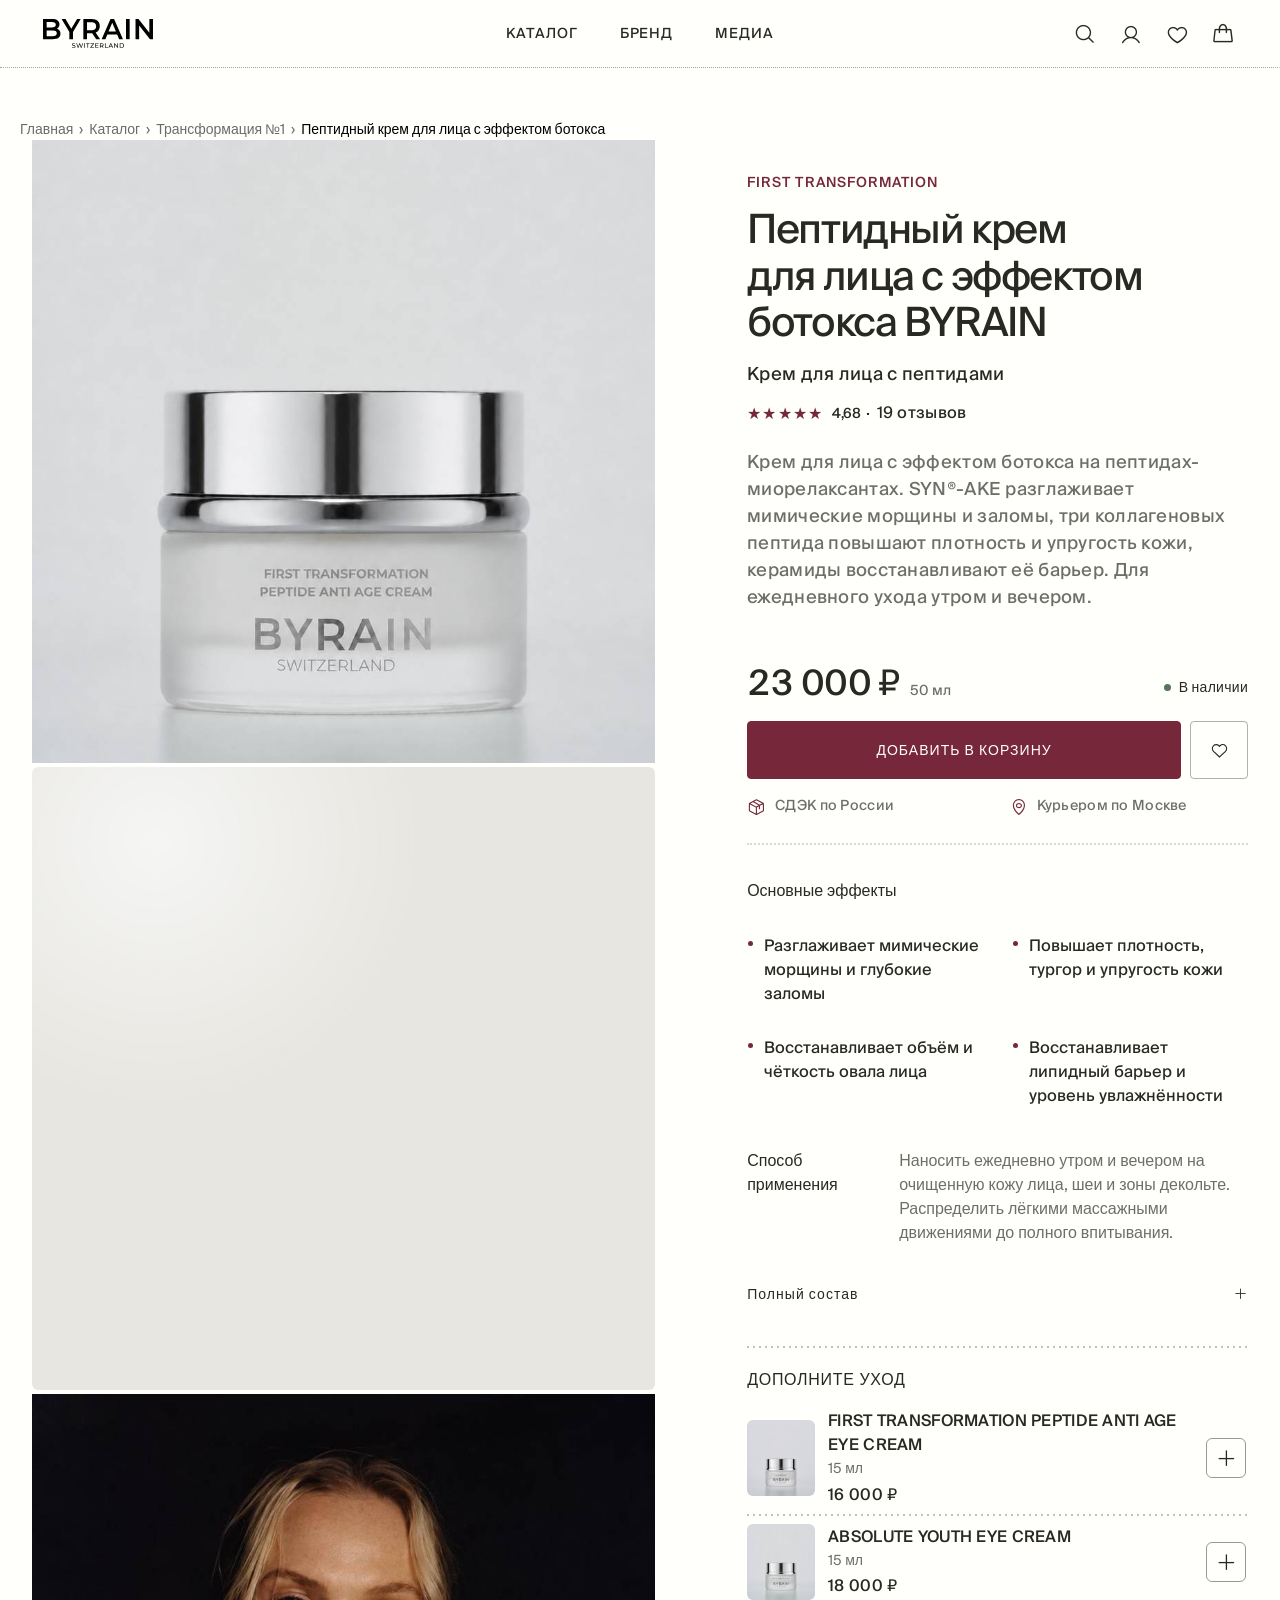
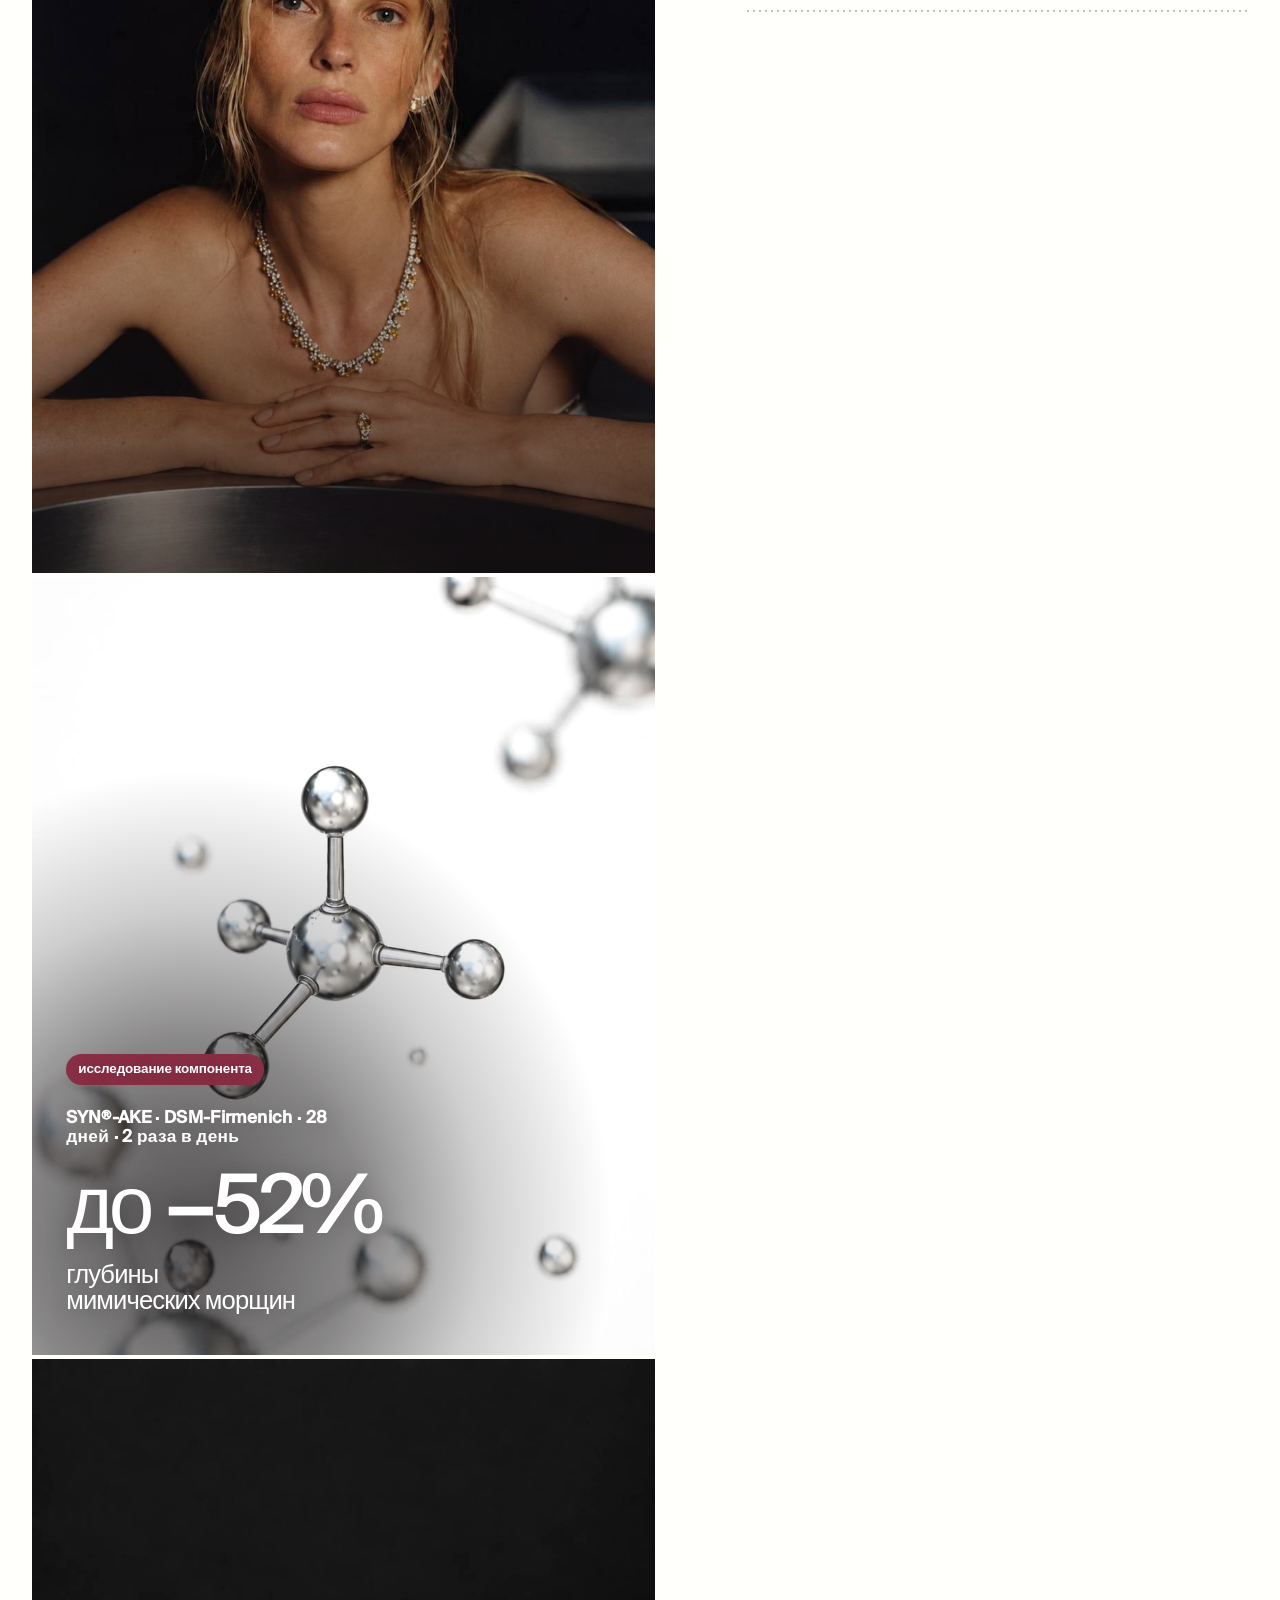
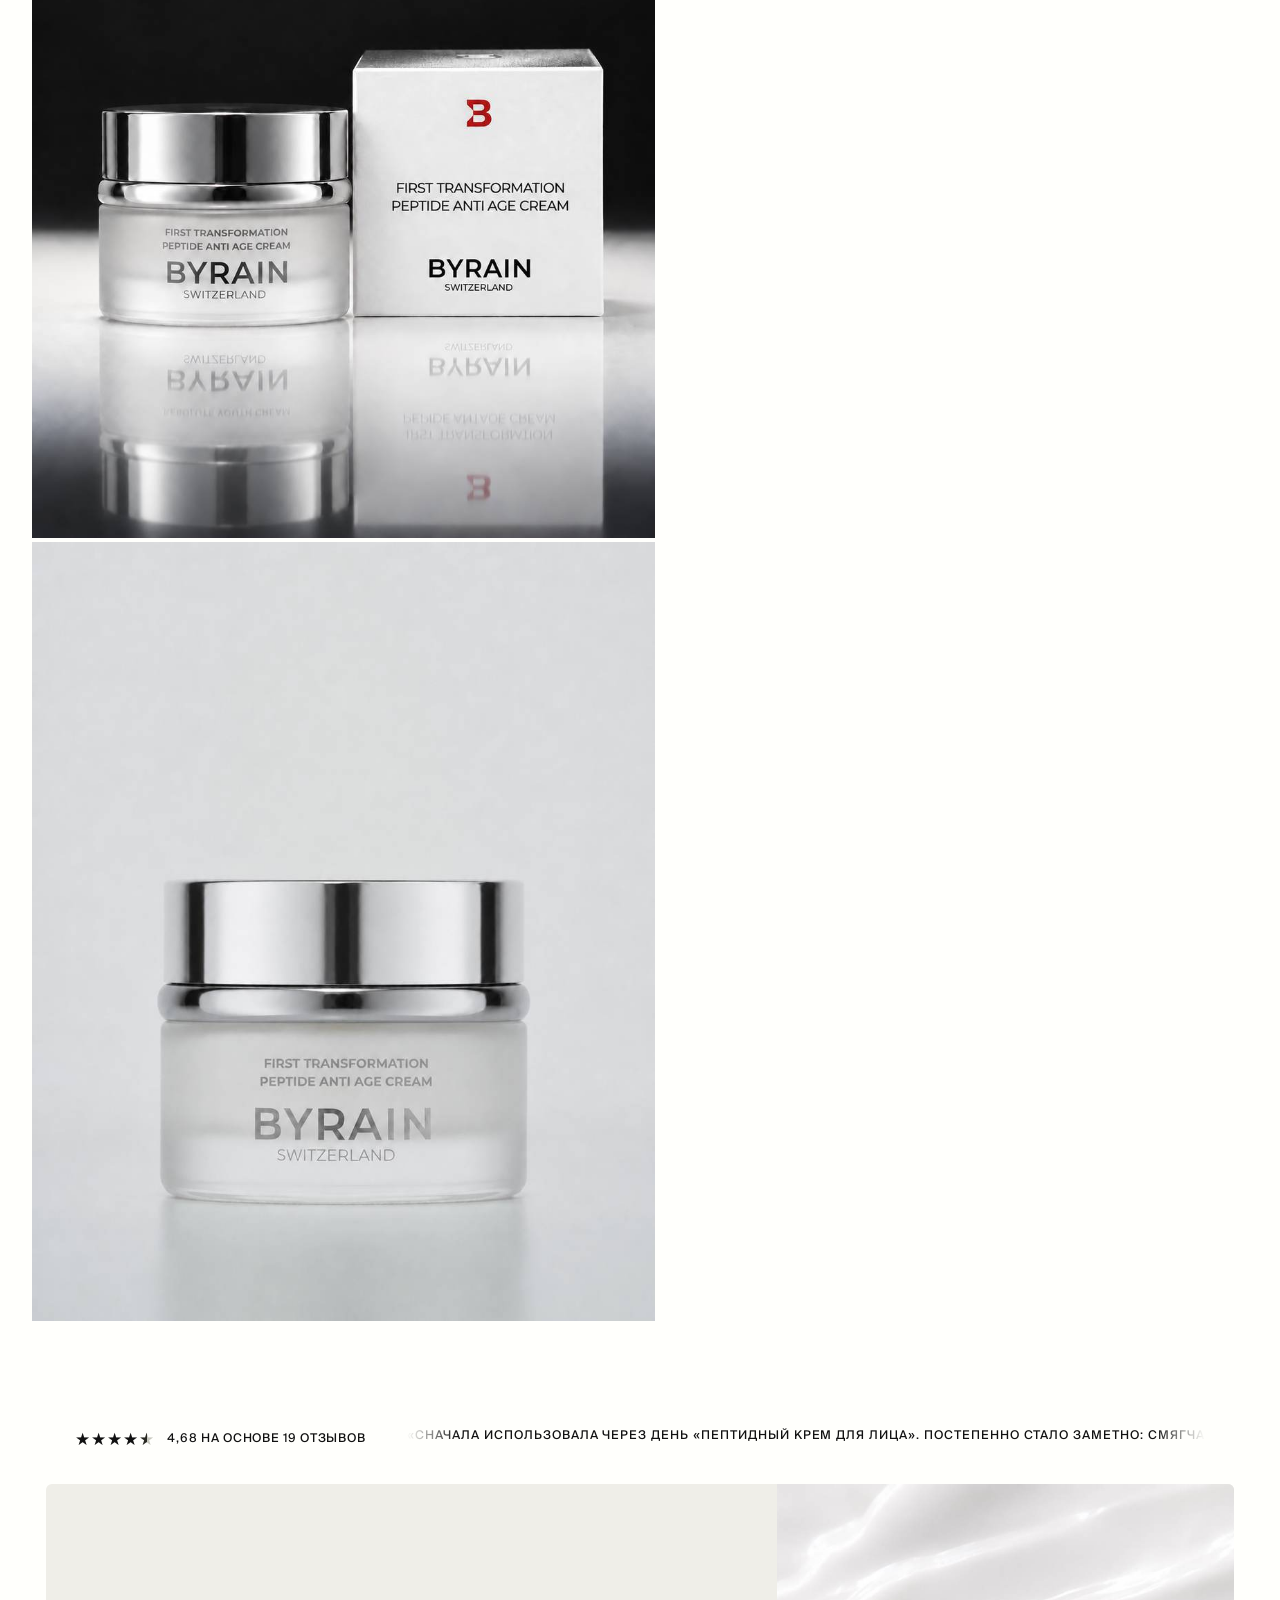
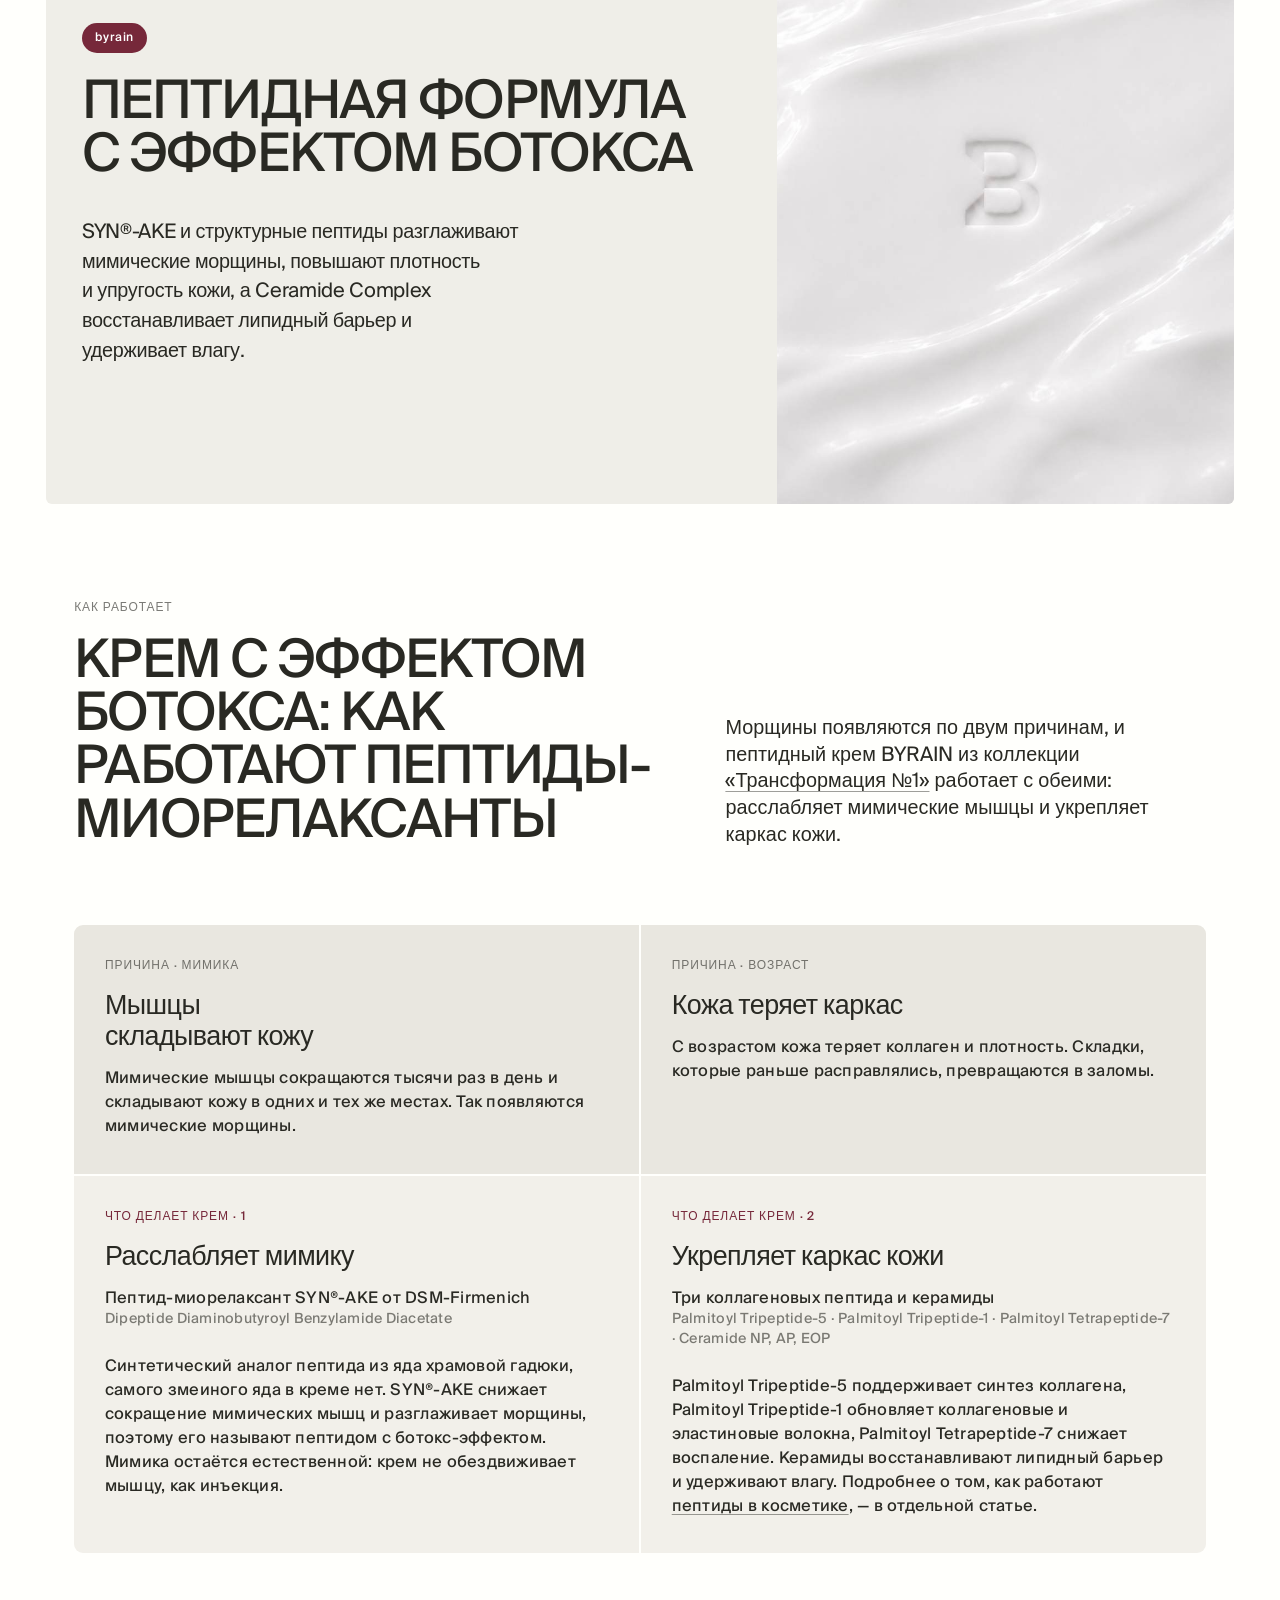
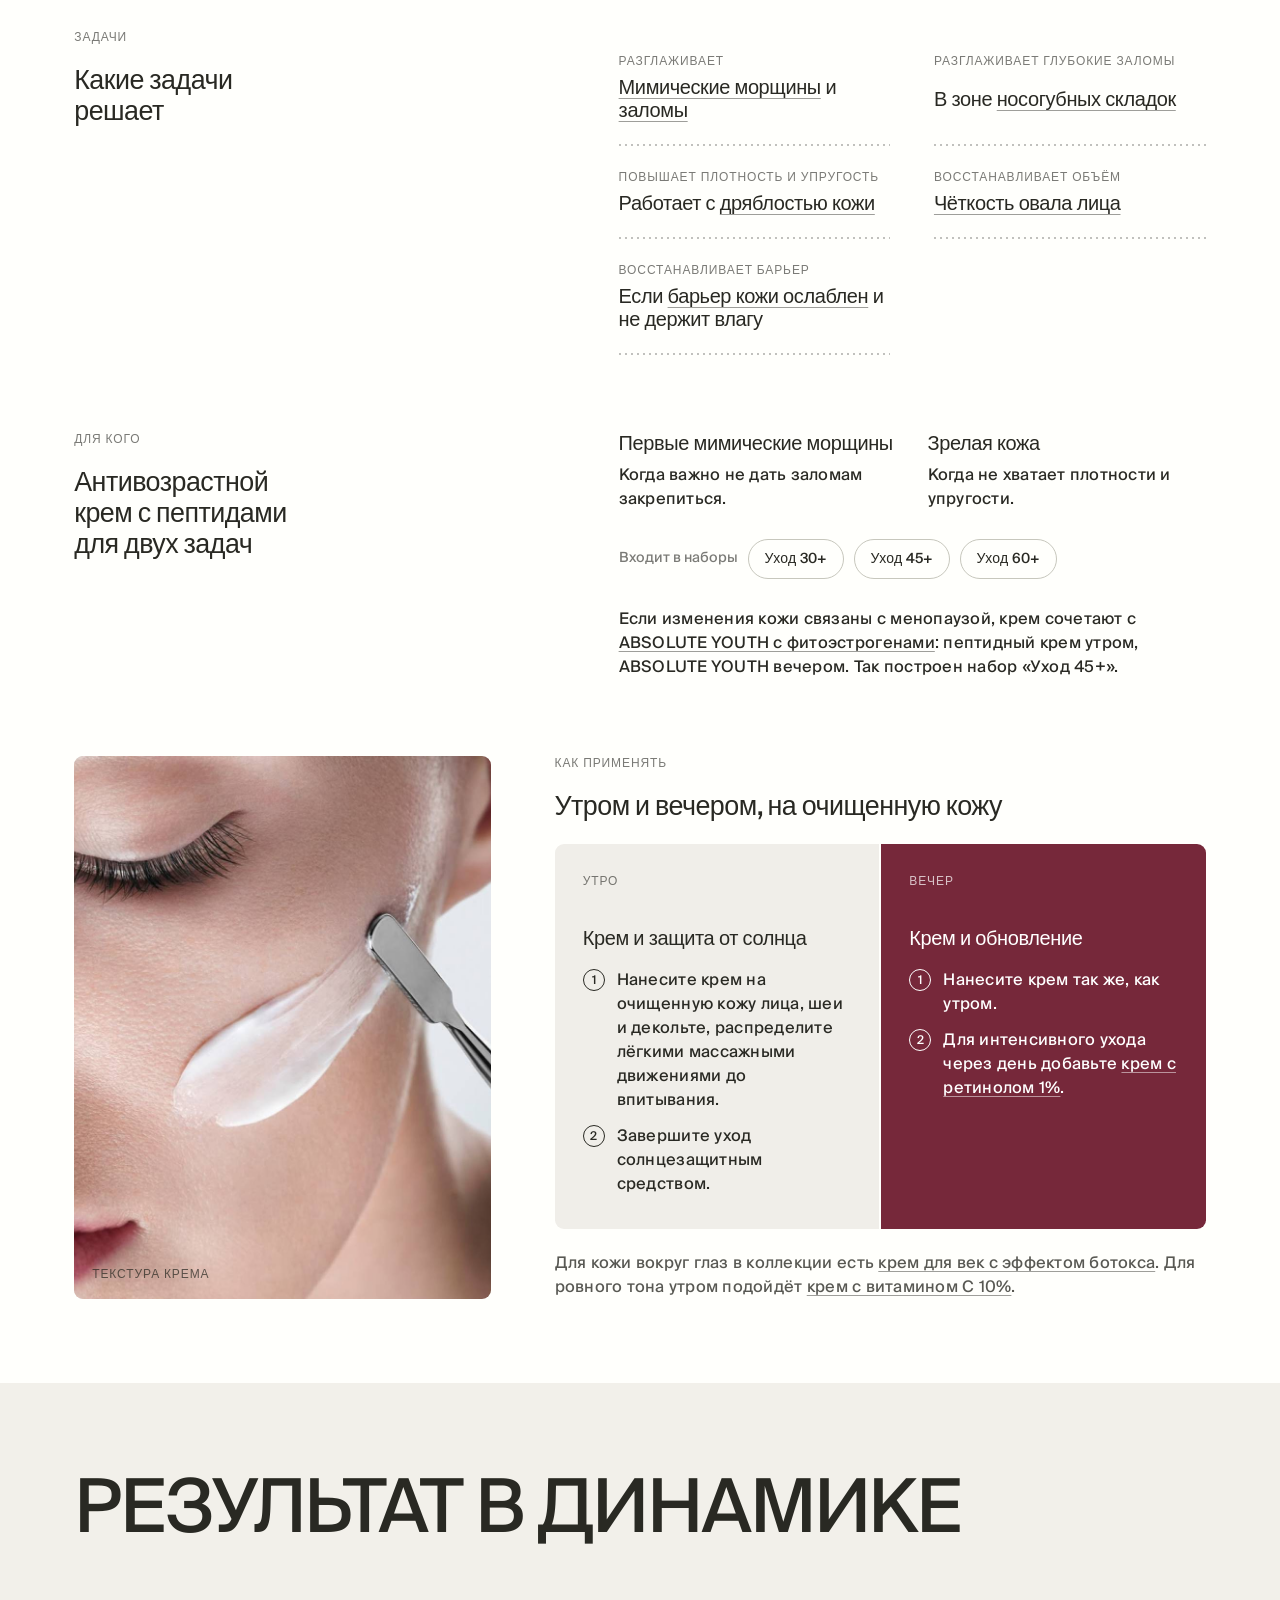
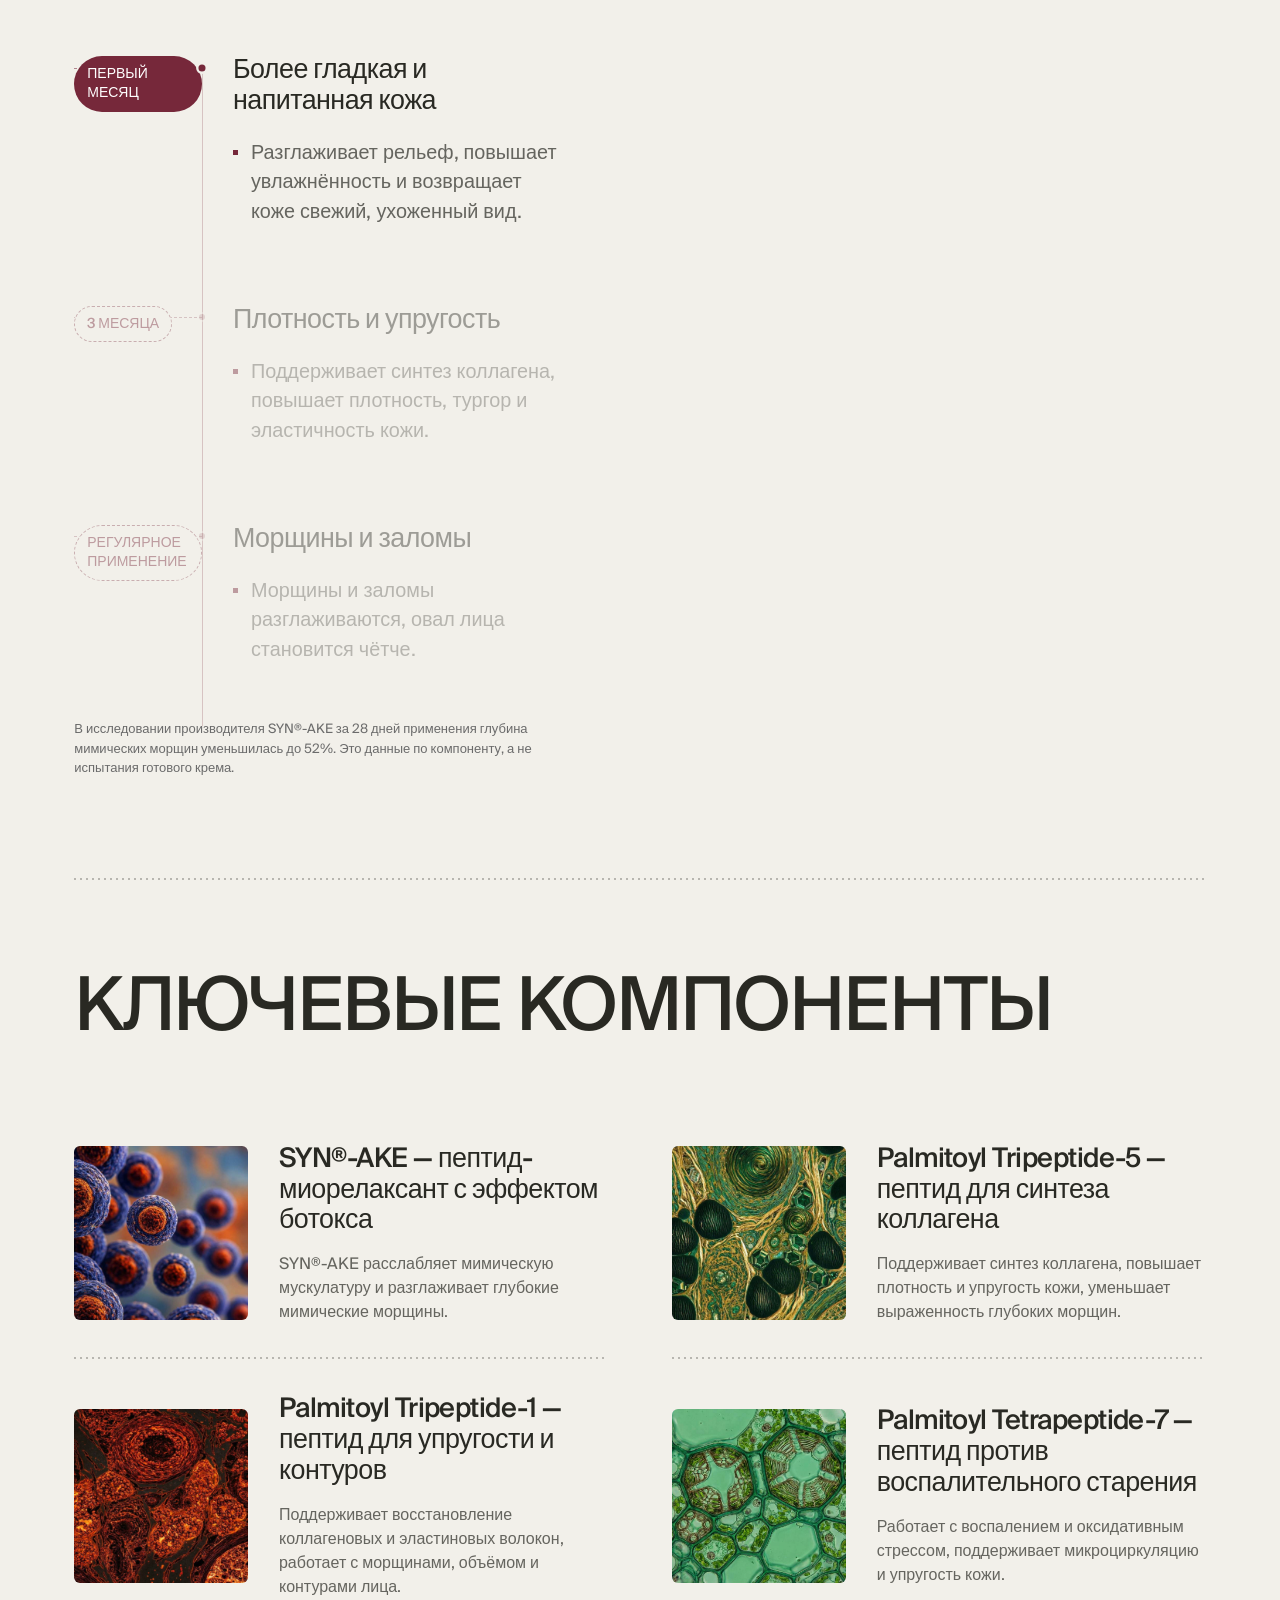
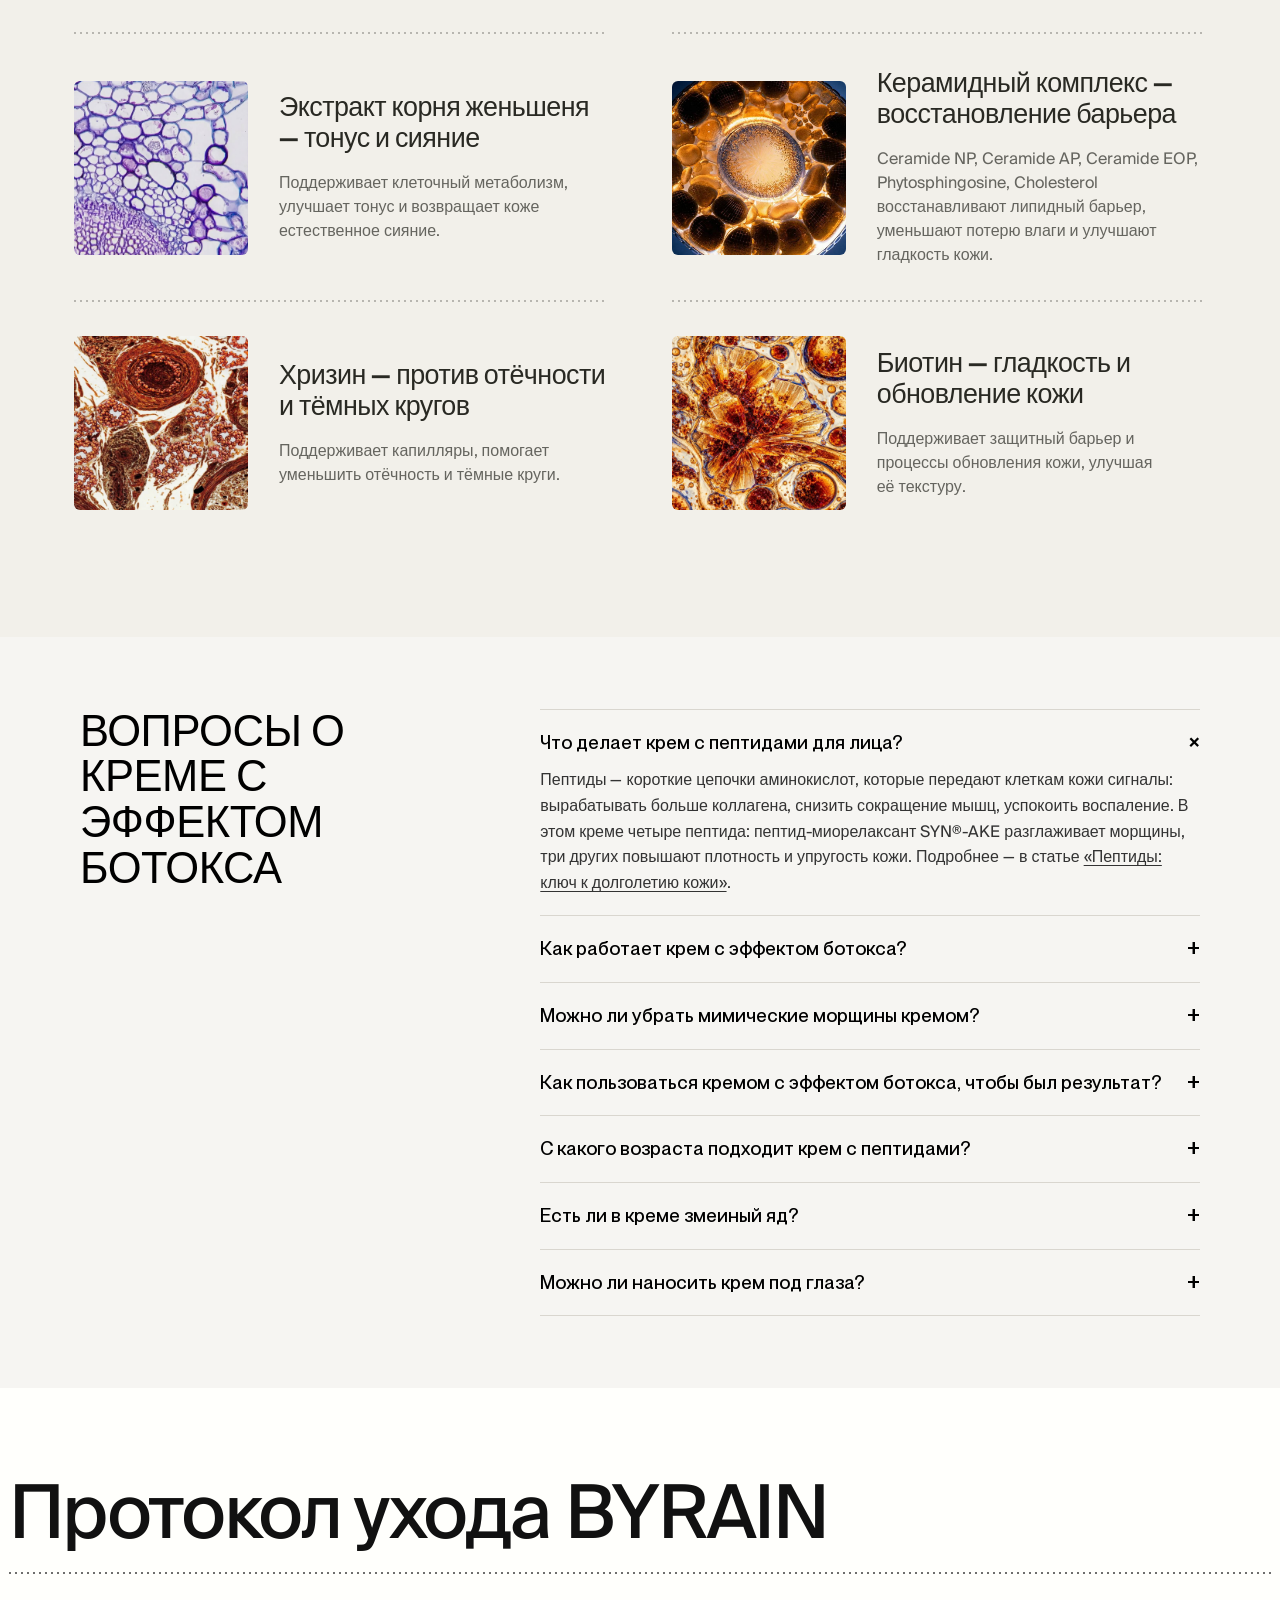
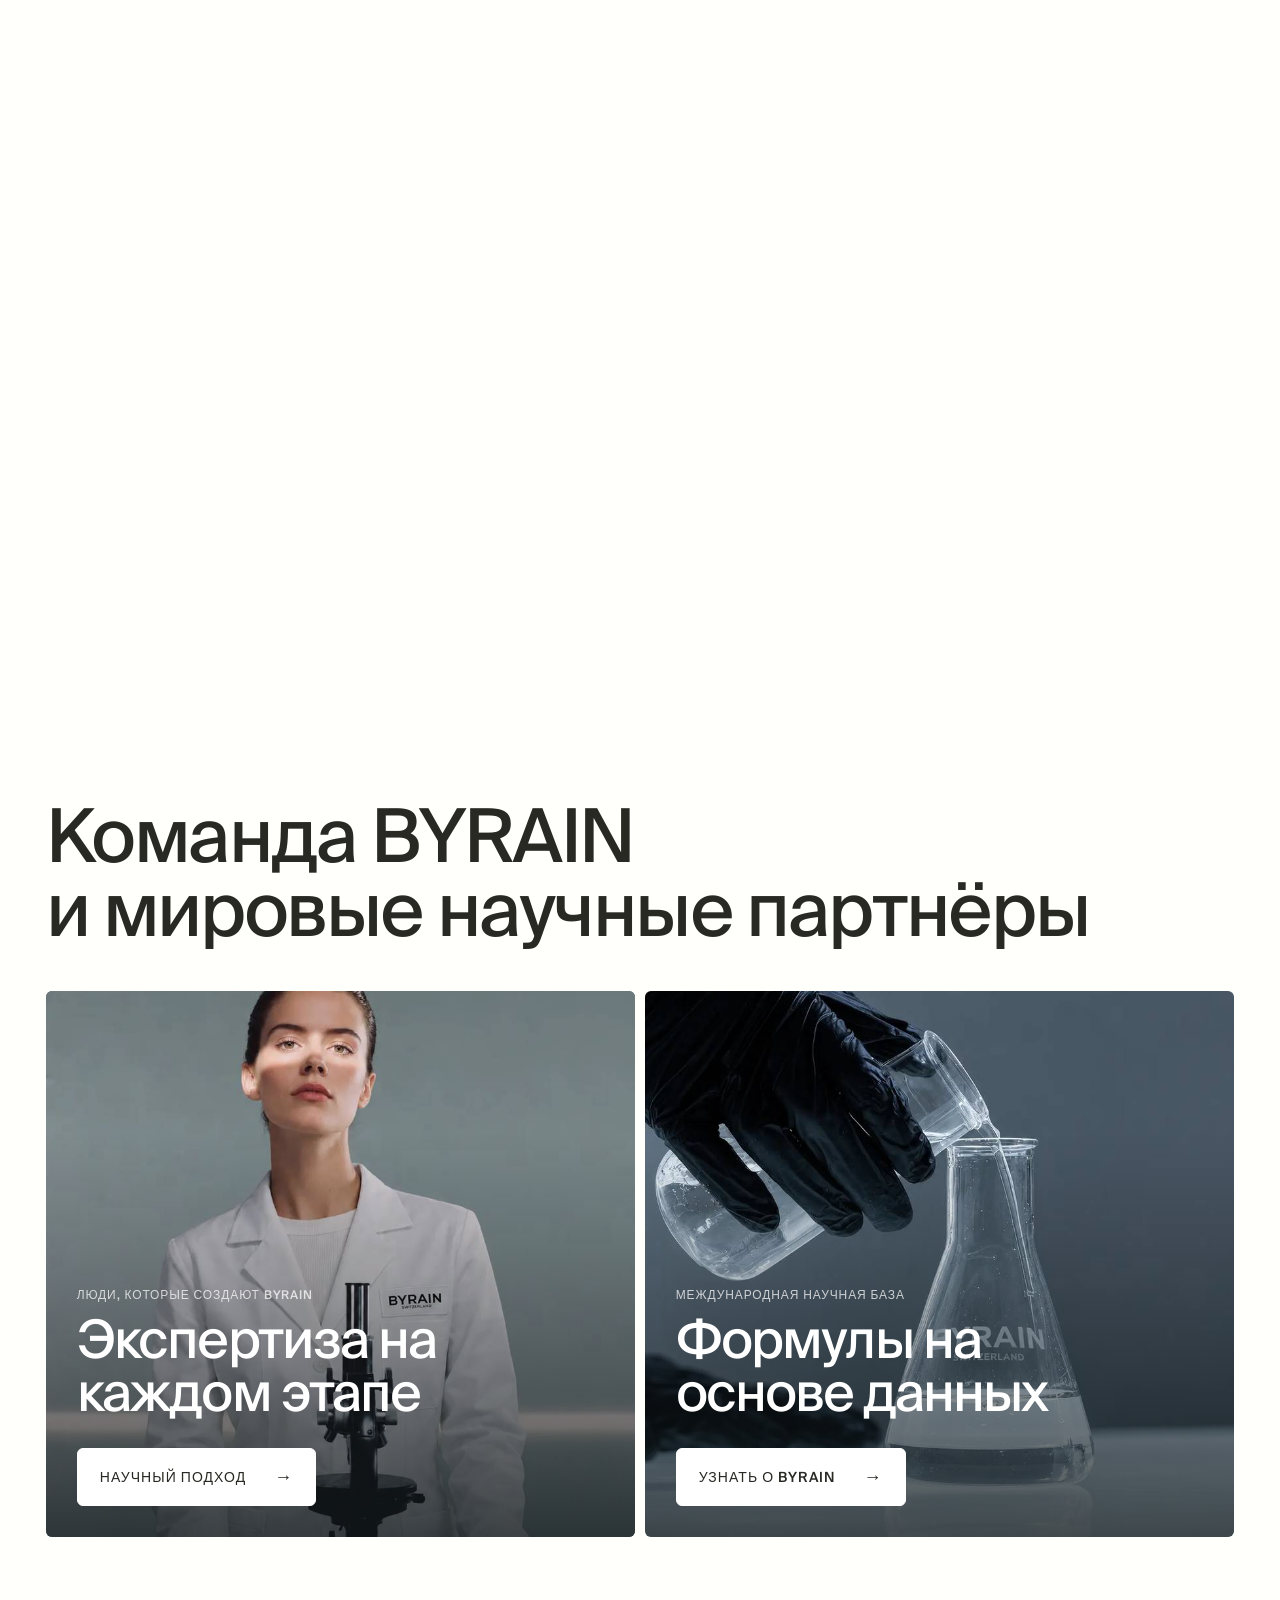
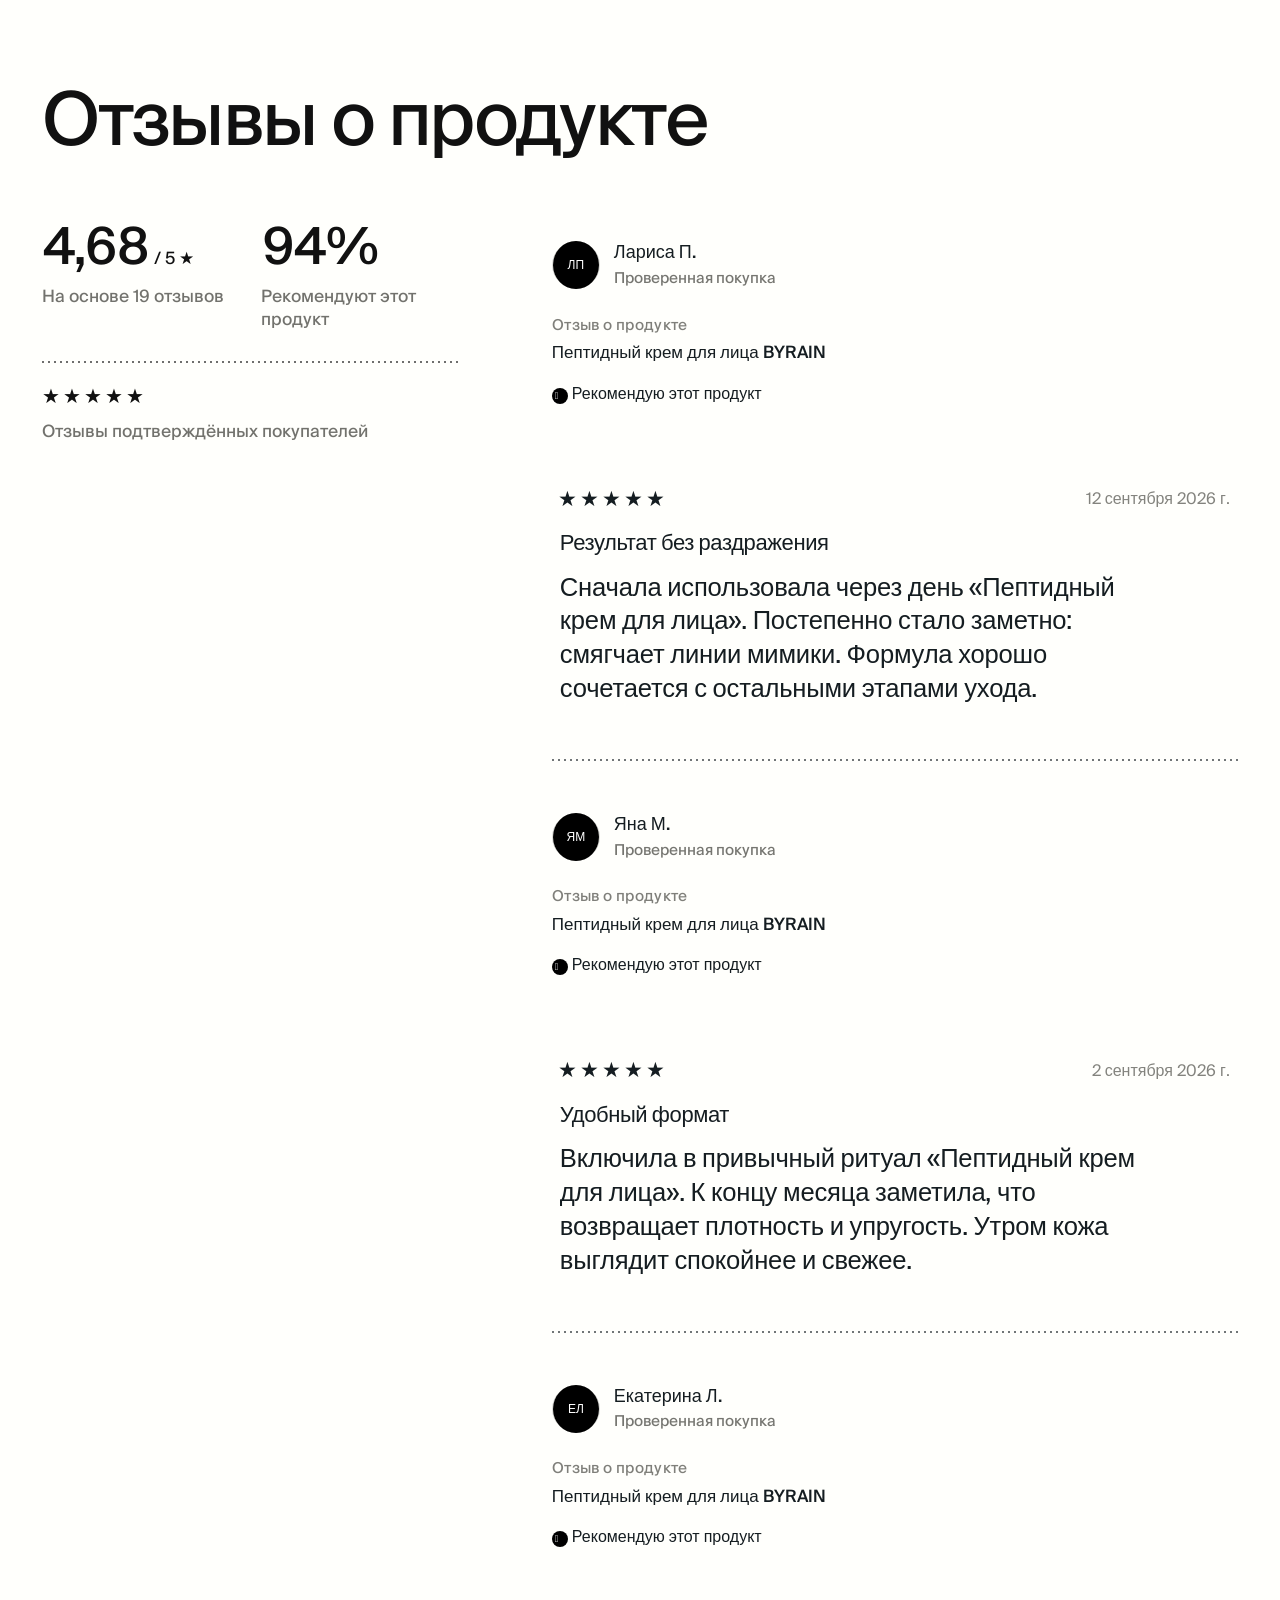
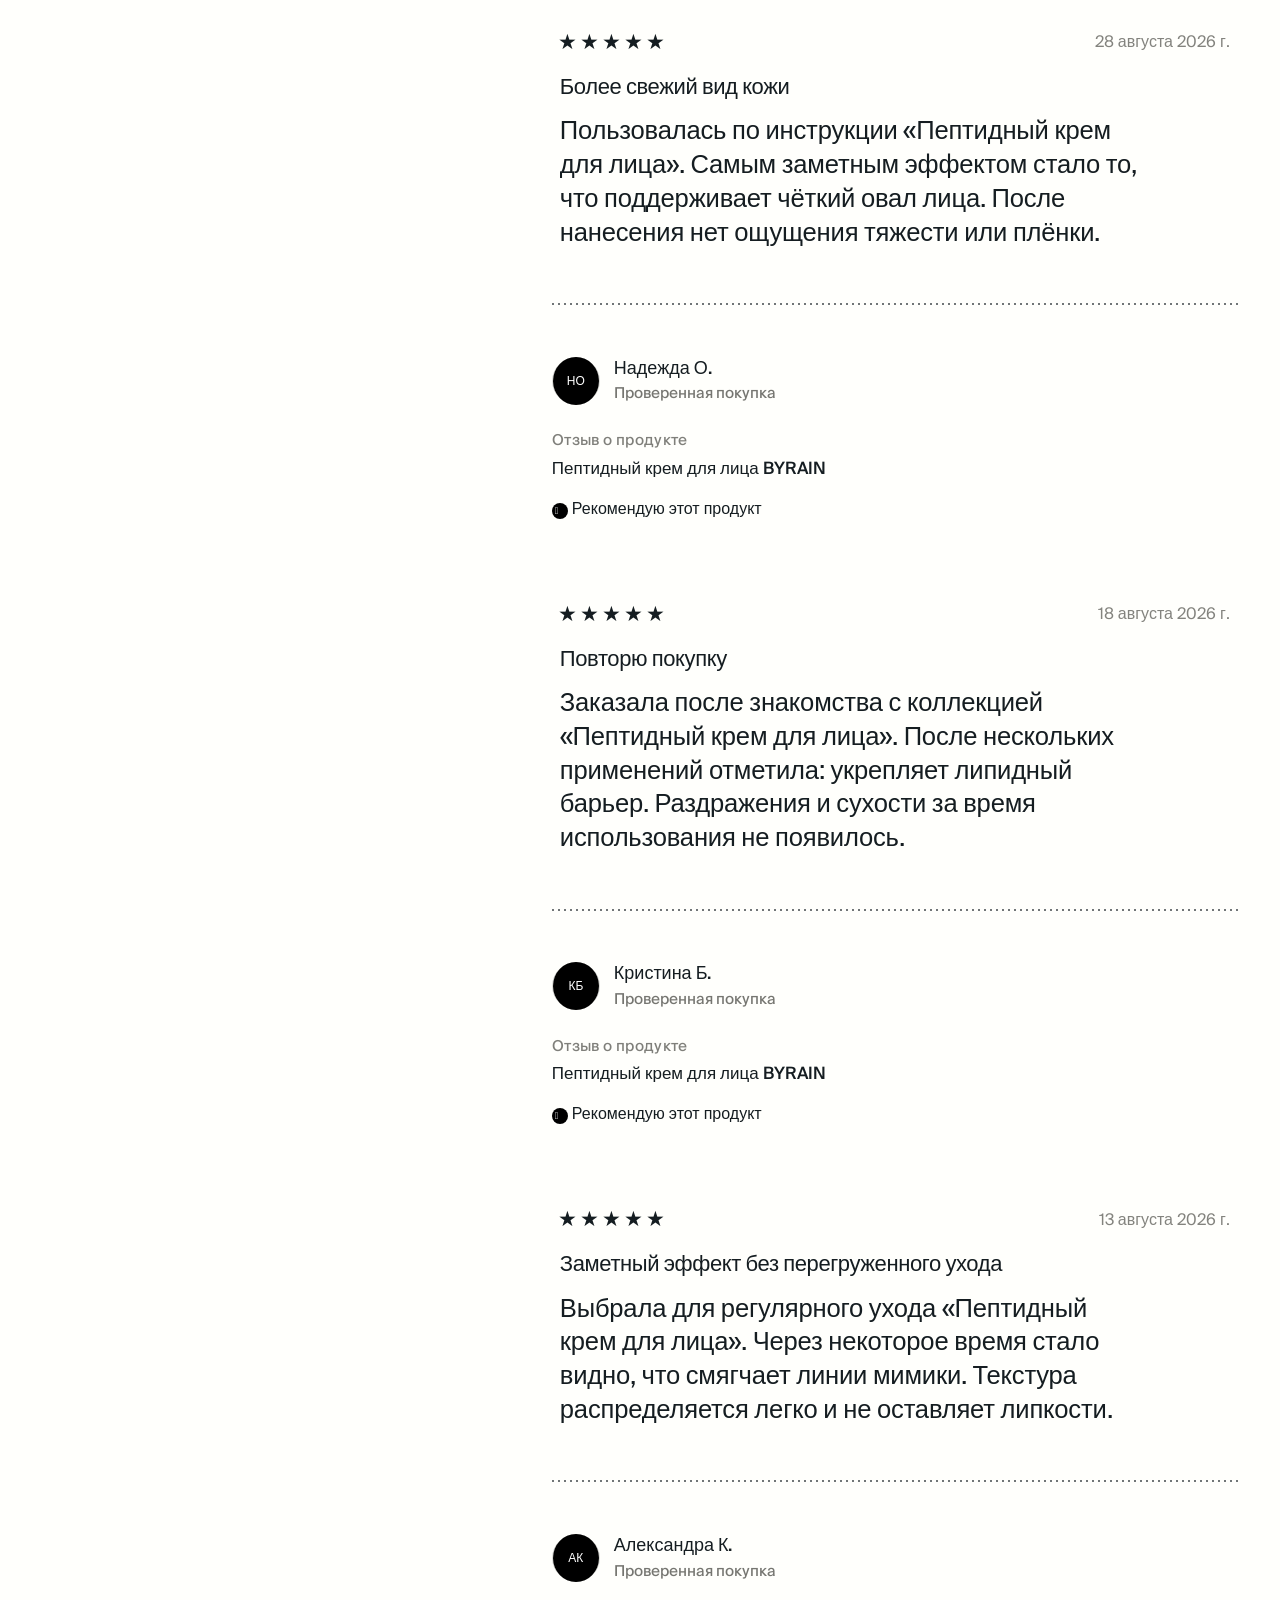
==== index.html @ 96820a33 "BYRAIN product card SEO preview Co-Authored-By: Claude Fable 5.1 <noreply@anthropic.com>" ====
<!doctype html>
<html lang="ru">
<head>
<meta charset="utf-8">
<meta name="robots" content="noindex, nofollow">
<title>Крем для лица от морщин с эффектом ботокса и пептидами | BYRAIN</title>
<meta name="viewport" content="width=device-width, initial-scale=1, viewport-fit=cover">
<meta name="claude:viewport-fit-sides" content="cover">
</head>
<body>
<script>document.documentElement.classList.add("product-card-reveal-ready");document.documentElement.lang="ru";</script>
<style>.btn{font-family:pp-neue,ui-sans-serif,system-ui,sans-serif,Apple Color Emoji,Segoe UI Emoji,Segoe UI Symbol,Noto Color Emoji}html.sticky-header-enabled{scroll-padding-top:calc(var(--header-desktop-sticky-height) + 20px)}@media (width<=959px){html.sticky-header-enabled{scroll-padding-top:calc(var(--height-header) + 20px)}}.btn--text-link,a,button{text-underline-offset:4px}.theme-editor-scroll-offset{height:var(--height-header);opacity:0;z-index:70;pointer-events:none;position:fixed;top:0;left:0;right:0}@media (width>=960px){.theme-editor-scroll-offset{height:var(--header-desktop-sticky-height)}}body>.page{flex-direction:column;width:100%;min-height:100vh;margin:0 auto;display:flex}.page-transition,body>.page{background-color:#fff}.page-transition{z-index:1000;opacity:1;pointer-events:all;transition:opacity .3s;position:fixed;inset:0}.shopify-challenge__container{margin:40px auto!important}@media (width>=960px){.shopify-challenge__container{margin:96px auto calc(2*clamp(16px,2vw,32px))!important}}.shopify-challenge__container .shopify-challenge__message{margin-bottom:20px}.shopify-challenge__container .shopify-challenge__button.btn{margin-top:24px}#page-transition-overlay{z-index:80;background-color:"#fff";background-color:var(--color-background,"#fff");pointer-events:none;opacity:0;visibility:hidden;transition:opacity .3s,visibility 0s linear .3s;position:fixed;inset:0}#page-transition-overlay.skip-animation{transition-duration:0s,0s}#page-transition-overlay.active{opacity:1;visibility:visible;transition:opacity .3s,visibility linear}.simple-commenter-modebox-container{z-index:2147483647!important}html.supports-no-cookies .supports-no-cookies:not(html){display:block}html.supports-no-cookies .supports-cookies{display:none}input option,select option,textarea option{background-color:#fff}input:focus,input:hover,select:focus,select:hover,textarea:focus,textarea:hover{border-color:#000}input[type=checkbox]{vertical-align:middle;border:1px solid var(--color-border-input);cursor:pointer;width:12px;height:12px;margin:0;position:relative}input[type=checkbox]:before{content:"";opacity:0;background-image:url(data:image/svg+xml;charset=utf-8,%3Csvg%20xmlns%3D%22http%3A%2F%2Fwww.w3.org%2F2000%2Fsvg%22%20fill%3D%22none%22%20viewBox%3D%220%200%2024%2024%22%3E%3Cpath%20stroke%3D%22currentColor%22%20stroke-width%3D%223.055%22%20d%3D%22m1.88%2011.988%206.21%206.103L22.467%203.83%22%2F%3E%3C%2Fsvg%3E);transition:opacity .3s;position:absolute;inset:0;transform:scale(.75)}input[type=checkbox]:checked{border-color:#000}input[type=checkbox]:checked:before{opacity:1}input[type=checkbox]+label{vertical-align:middle;padding-left:4px;display:inline-block}input[type=number]{-moz-appearance:textfield}input.input,select.input{height:40px;padding:8px 12px}input.input.has-errors,select.input.has-errors{border-color:#d93b23}textarea.input{resize:vertical;vertical-align:top;padding:8px 12px;font-size:12px}select.input{cursor:pointer}input.input+label,label+input.input,label+select.input,label+textarea.input{margin-top:8px}.announcement-bar__outer-wrapper{z-index:50;order:-1}@media (width>=960px){html.sticky-header-enabled[data-enable-sticky-announcement-bar*=desktop] .announcement-bar__outer-wrapper{position:sticky;top:0}}@media (width<=959px){html.sticky-header-enabled[data-enable-sticky-announcement-bar*=mobile] .announcement-bar__outer-wrapper{position:sticky;top:0}}.announcement-bar{--min-height:34px;z-index:50;color:var(--color-text);background-color:var(--color-background);position:relative}.announcement-bar,.announcement-bar .announcement-bar__content{min-height:var(--min-height)}.announcement-bar.hidden{display:none}.announcement-bar .announcement-bar__content{justify-content:center;align-items:center;display:flex}.announcement-bar .swiper-wrapper{align-items:center}.announcement-bar__item{text-align:center;width:100%;height:100%;min-height:var(--min-height);justify-content:space-around;align-items:center;padding:4px 0;display:flex;position:relative;line-height:1.5!important}.announcement-bar__item .announcement-bar__item-inner{max-width:calc(100% - 128px);margin:0 auto}.announcement-bar[data-item-count="1"] .announcement-bar__item .announcement-bar__item-inner{max-width:calc(100% - 32px)}@media (width>=720px){.announcement-bar__item .announcement-bar__item-inner.announcement-bar__item-inner-mobile-only{display:none}}@media (width<=719px){.announcement-bar__item .announcement-bar__item-inner.announcement-bar__item-inner-desktop-only{display:none}}.announcement-bar__item .announcement-bar__link:hover,.announcement-bar__item p>a,.announcement-bar__item p>span.fake-link{-webkit-text-decoration:underline;text-decoration:underline}.ui-overlap-wrap{position:absolute;inset:0}.announcement-bar:not(.slider-active) .ui-overlap-wrap{display:none}.announcement-bar__image+.ui-overlap-wrap .ui-overlap{justify-content:space-between}@media (width>=960px){.announcement-bar__image+.ui-overlap-wrap .ui-overlap{justify-content:center}}.announcement-bar__image+.ui-overlap-wrap .ui-overlap .fader{background:0 0}.announcement-bar__image+.ui-overlap-wrap .ui-overlap .fader.left{background:0 0;justify-content:flex-start}.announcement-bar__image+.ui-overlap-wrap .ui-overlap .fader.right{justify-content:flex-end}@media (width>=960px){.announcement-bar__image+.ui-overlap-wrap+.swiper{max-width:50%}}.ui-overlap{justify-content:center;align-items:center;height:100%;display:flex}.ui-overlap .fader{z-index:2;pointer-events:none;flex-grow:1;flex-shrink:1;height:100%;padding:0;display:flex}.ui-overlap .fader.left{background:linear-gradient(to left,var(--color-gradient-overlay-transparent) 0,var(--color-gradient-overlay) 50px,var(--color-gradient-overlay) 100%);justify-content:flex-start;padding-left:12px;padding-right:0}.ui-overlap .fader.right{background:linear-gradient(to right,var(--color-gradient-overlay-transparent) 0,var(--color-gradient-overlay) 50px,var(--color-gradient-overlay) 100%);justify-content:flex-end;padding-left:0;padding-right:12px}.ui-overlap .slider-nav-button{opacity:.5;pointer-events:all;align-items:center;height:100%;padding:0 12px;transition:opacity .2s ease-out;display:flex}.ui-overlap .slider-nav-button .icon{width:12px}.ui-overlap .slider-nav-button:hover{opacity:1}.ui-overlap .slider-nav-button.slider-nav-button-prev .icon{transform:rotate(90deg)}.ui-overlap .slider-nav-button.slider-nav-button-next .icon{transform:rotate(-90deg)}.ui-overlap .ui-overlap-item-clones{visibility:hidden}.ui-overlap .ui-overlap-item-clones .announcement-bar__item{opacity:0;pointer-events:none;height:0;line-height:0}.announcement-bar__image{width:100%;height:100%;position:absolute;inset:0}@media (width>=960px){.announcement-bar__image.announcement-bar__image--mobile{display:none}}@media (width<=959px){.announcement-bar--has-mobile-image .announcement-bar__image.announcement-bar__image--desktop{display:none}}.announcement-bar__image .image__inner{width:100%;height:100%;position:absolute;inset:0}.announcement-bar__image .image__img{-o-object-fit:cover;object-fit:cover;width:100%;height:100%}.image>*,.video-wrapper>*{-o-object-position:center center;object-position:center center;-o-object-position:var(--focal-alignment,center center);object-position:var(--focal-alignment,center center);width:100%;max-width:100%;height:auto;display:block}.image.aspect-ratio--externally_set>*,.image.aspect-ratio--landscape>*,.image.aspect-ratio--landscape_alt>*,.image.aspect-ratio--landscape_ultrawide_alt>*,.image.aspect-ratio--landscape_wide_alt>*,.image.aspect-ratio--portrait>*,.image.aspect-ratio--portrait_alt>*,.image.aspect-ratio--square>*,.video-wrapper.aspect-ratio--externally_set>*,.video-wrapper.aspect-ratio--landscape>*,.video-wrapper.aspect-ratio--landscape_alt>*,.video-wrapper.aspect-ratio--landscape_ultrawide_alt>*,.video-wrapper.aspect-ratio--landscape_wide_alt>*,.video-wrapper.aspect-ratio--portrait>*,.video-wrapper.aspect-ratio--portrait_alt>*,.video-wrapper.aspect-ratio--square>*{-o-object-fit:cover;object-fit:cover;-o-object-fit:var(--object-fit,cover);object-fit:var(--object-fit,cover)}.image.aspect-ratio--landscape>*,.video-wrapper.aspect-ratio--landscape>*{aspect-ratio:3/2}.image.aspect-ratio--portrait>*,.video-wrapper.aspect-ratio--portrait>*{aspect-ratio:2/3}.image.aspect-ratio--landscape_alt>*,.video-wrapper.aspect-ratio--landscape_alt>*{aspect-ratio:5/4}.image.aspect-ratio--portrait_alt>*,.video-wrapper.aspect-ratio--portrait_alt>*{aspect-ratio:4/5}.image.aspect-ratio--landscape_wide_alt>*,.video-wrapper.aspect-ratio--landscape_wide_alt>*{aspect-ratio:16/9}.image.aspect-ratio--landscape_ultrawide_alt>*,.video-wrapper.aspect-ratio--landscape_ultrawide_alt>*{aspect-ratio:21/9}.image.aspect-ratio--square>*,.video-wrapper.aspect-ratio--square>*{aspect-ratio:1}.image{background-color:#f5f5f5}.image.loaded{background-color:#0000}.image.loaded .image__img{filter:blur();opacity:1}.image:not(.loaded){position:relative}.image__img{opacity:1;filter:blur();width:100%;height:100%;transition:opacity .2s,filter .2s}.image__img.blur{filter:blur(10px);opacity:0}.image__img.image__img--contain{-o-object-fit:contain;object-fit:contain}.image__img.image__img--cover{-o-object-fit:cover;object-fit:cover}.media{position:relative}.media img{max-width:100%}.media[data-media-type=external_video][data-has-mobile-video-modal=false]{width:100%;padding-top:57.5%;position:relative}.media[data-media-type=external_video][data-has-mobile-video-modal=false] iframe{width:100%;height:100%;position:absolute;inset:0}.media[data-media-type=external_video][data-has-mobile-video-modal=true]{flex-direction:column;display:flex}.media[data-media-type=external_video][data-has-mobile-video-modal=true] .mobile-media-carousel__external-video-modal{display:none}.media[data-media-type=external_video][data-has-mobile-video-modal=true] .mobile-media-carousel__poster{background-position:50%;background-size:cover;width:100%;padding-bottom:56.25%}.media[data-media-type=external_video][data-has-mobile-video-modal=true] .mobile-media-carousel__play-icon{z-index:1;color:#3a3a3a;background-color:#fff;border:1px solid #0000000d;width:60px;height:60px;padding:4px;position:absolute;top:50%;left:50%;transform:translate(-50%,-50%)}.media[data-media-type=external_video][data-has-mobile-video-modal=true] .mobile-media-carousel__play-icon .icon{width:35px;height:35px}.media[data-media-type=external_video][data-has-mobile-video-modal=true] .mobile-media-carousel__play-icon .badge-background{fill:#0000}.media[data-media-type=external_video][data-has-mobile-video-modal=true] .mobile-media-carousel__play-icon .icon-color{fill-opacity:1}.media[data-media-type=model].model-active{height:80%}.media video{-o-object-fit:cover;object-fit:cover;width:100%;height:100%}.media.media--has-lightbox a{cursor:zoom-in}.user-is-tabbing .media.media--has-lightbox a:focus{opacity:.6}.media.media--has-lightbox .plyr__control--overlaid,.media.media--has-lightbox .plyr__controls{display:none!important}.media.media--has-lightbox .btn.video-pause{top:auto;bottom:12px}.media .plyr__poster-enabled:focus{position:relative}.media .plyr__poster-enabled:focus:after{content:"";border:1px solid var(--color-text-body);position:absolute;inset:0}.product__media-item-thumbnail .media{aspect-ratio:1}.product__media-item-thumbnail .media .btn.video-pause{top:50%;left:50%;transform:translate(-50%,-50%)}.btn,.oke-button{--button-height:40px;--button-height-large:58px;--button-height-small:40px;--button-height-x-small:34px;--button-padding-large:calc(1em*var(--button-padding-multiplier)) calc(3.31em*var(--button-padding-multiplier));--button-padding-normal:calc(.777em*var(--button-padding-multiplier)) calc(2.075em*var(--button-padding-multiplier));--button-padding-small:calc(.555em*var(--button-padding-multiplier)) calc(1.333em*var(--button-padding-multiplier));--button-padding-x-small:calc(.444em*var(--button-padding-multiplier)) calc(1.111em*var(--button-padding-multiplier));min-height:40px;min-height:var(--button-height);padding:var(--button-padding-normal);text-transform:uppercase;cursor:pointer;word-break:break-word;justify-content:space-around;align-items:center;display:inline-flex}.btn:disabled,.oke-button:disabled{pointer-events:none}.btn.btn--text-link,.oke-button.btn--text-link{color:#000;text-underline-offset:4px;text-transform:none;min-height:auto;padding:0;-webkit-text-decoration:underline;text-decoration:underline;transition:opacity .2s ease-in-out}.btn.btn--text-link:hover,.oke-button.btn--text-link:hover{color:var(--color-text-link-hover)}.btn.btn--full,.oke-button.btn--full{width:100%}.btn.btn--primary,.btn.btn--secondary,.btn.btn--tertiary,.shopify-challenge__button,.social-share__button{padding:var(--button-padding-normal);text-transform:var(--font-button-text-transform);letter-spacing:0;justify-content:center;align-items:center;font-size:14px;line-height:1.375;display:flex}.btn.btn--small{min-height:var(--button-height-small);padding:var(--button-padding-small)}.btn.btn--large,.btn.btn--small{font-size:14px}.btn.btn--large{min-height:var(--button-height-large);padding:var(--button-padding-large)}@media (width>=960px){.btn.btn--small-above-960{min-height:var(--button-height-small);padding:var(--button-padding-small);font-size:14px}}.btn.btn--x-small{min-height:var(--button-height-x-small);padding:var(--button-padding-x-small);font-size:12px}.btn.disabled,.btn[disabled]{opacity:.4;cursor:not-allowed}.btn.btn--rounded{border-radius:100%}.btn.btn--primary,.shopify-challenge__button{border:1px solid var(--color-background-button);color:var(--color-text-button);z-index:1;background:0 0;position:relative;overflow:hidden}input.btn.btn--primary,input.shopify-challenge__button{background:var(--color-background-button)}.btn.btn--primary:after,.btn.btn--primary:before,.shopify-challenge__button:after,.shopify-challenge__button:before{content:"";width:100%;height:100%;position:absolute;top:0;left:0}.btn.btn--primary:before,.shopify-challenge__button:before{background:var(--color-background-button);z-index:-1;opacity:1;width:100%;transition:all .5s cubic-bezier(0,0,.2,1);left:0}.btn.btn--primary:after,.shopify-challenge__button:after{background-color:var(--color-background-button-hover);z-index:-2}input.btn.btn--primary:focus:not([disabled]),input.btn.btn--primary:hover:not([disabled]),input.shopify-challenge__button:focus:not([disabled]),input.shopify-challenge__button:hover:not([disabled]){background:var(--color-background-button-hover)}.btn.btn--primary:focus:not([disabled]):before,.btn.btn--primary:hover:not([disabled]):before,.shopify-challenge__button:focus:not([disabled]):before,.shopify-challenge__button:hover:not([disabled]):before{opacity:0;visibility:hidden}.btn.btn--primary .btn__loading-bar,.shopify-challenge__button .btn__loading-bar{background-color:#fff}.btn.btn--primary.btn--overlay,.shopify-challenge__button.btn--overlay{color:var(--color-text-overlay-button,#fff);border:1px solid var(--color-background-overlay-button,var(--color-background-button))}.btn.btn--primary.btn--overlay:before,.shopify-challenge__button.btn--overlay:before{background-color:var(--color-background-overlay-button,var(--color-background-button))}.btn.btn--primary.btn--overlay:after,.shopify-challenge__button.btn--overlay:after{background-color:var(--color-background-overlay-button-hover,var(--color-background-button-hover))}.btn.btn--secondary{color:var(--color-background-button);border:1px solid var(--color-background-button);z-index:1;transition:color .2s,border-color .2s;position:relative;overflow:hidden}.btn.btn--secondary:before{content:"";background:var(--color-background-outline-button-alpha);z-index:-1;opacity:0;visibility:hidden;width:100%;height:100%;transition:all .5s cubic-bezier(0,0,.2,1);position:absolute;top:0;left:0}.btn.btn--secondary:focus:not([disabled]):before,.btn.btn--secondary:hover:not([disabled]):before{opacity:1;visibility:visible}.btn.btn--secondary .btn__loading-bar{background-color:var(--color-background-button)}.btn.btn--secondary.btn--overlay{color:var(--color-background-overlay-button,var(--color-background-button));border-color:var(--color-background-overlay-button,var(--color-background-button))}.btn.btn--tertiary{color:#000;border:1px solid var(--color-text-alpha);transition:color .2s,border-color .2s}.btn.btn--tertiary:focus:not([disabled]),.btn.btn--tertiary:hover:not([disabled]){border-color:#000}.btn.btn--tertiary .btn__loading-bar{background-color:#000}.btn.btn--callout{text-transform:none;color:#000;min-height:auto;padding:0 0 .444em;font-size:14px;line-height:1.2;transition:color .1s;position:relative}.btn.btn--callout span{position:relative}.btn.btn--callout span:after,.btn.btn--callout span:before{content:"";pointer-events:none;background:currentColor;width:100%;height:2px;transition:transform .3s cubic-bezier(0,0,.2,1);position:absolute;bottom:-.444em;left:0}.btn.btn--callout span:before{transform-origin:100%;transition-delay:.1s;transform:scaleX(1)}.btn.btn--callout span:after{transform-origin:0;transition-delay:0s;transform:scaleX(0)}.btn.btn--callout:focus,.btn.btn--callout:hover{color:#000;background-color:#0000!important}.btn.btn--callout:focus span:before,.btn.btn--callout:hover span:before{transition-delay:0s;transform:scaleX(0)}.btn.btn--callout:focus span:after,.btn.btn--callout:hover span:after{transition-delay:.1s;transform:scaleX(1)}.btn.btn--callout.btn--overlay,.btn.btn--callout.btn--overlay:focus:not([disabled]),.btn.btn--callout.btn--overlay:hover:not([disabled]){color:var(--color-background-overlay-button,#000)}.btn.loading{position:relative}.btn.loading span{opacity:0}.btn.loading .btn__loading-bar{margin:0}.btn.loading .btn__loading-wrap{margin:0;display:block}.btn__loading-wrap{width:100%;max-width:50px;height:2px;display:none;position:absolute;top:50%;left:50%;overflow:hidden;transform:translate(-50%,-50%)}.btn__loading-bar{border-radius:2px;width:100%;height:2px;animation:1.4s ease-in-out infinite loaderLine}.user-is-tabbing .btn:focus{outline-offset:4px}.btn.btn--secondary{color:var(--color-text-secondary-button);background-color:var(--color-background-secondary-button);border-color:var(--color-background-secondary-button)}.btn.btn--secondary:before{background-color:var(--color-background-secondary-button-hover)}.btn.btn--secondary.btn--overlay{color:var(--color-background-overlay-button,var(--color-text-secondary-button));border-color:var(--color-background-overlay-button,var(--color-background-secondary-button));background-color:#0000}.btn.btn--secondary.btn--overlay:before{background:var(--color-background-overlay-outline-button-alpha)}.btn.btn--secondary.btn--outline{border:1px solid var(--color-text-secondary-outline-button);background-color:var(--color-outline-background-secondary-button);color:var(--color-text-secondary-outline-button)}.btn.btn--secondary.btn--outline:before{border:1px solid var(--color-text-secondary-outline-button);background-color:var(--color-text-secondary-outline-button)!important}.btn.btn--secondary.btn--outline:hover:not([disabled]){color:#fff}.btn.btn--secondary.btn--outline:hover:not([disabled]):before{border:1px solid var(--color-text-secondary-outline-button)}.btn.btn--secondary.btn--outline.btn--overlay{border:1px solid var(--color-background-overlay-button,var(--color-text-secondary-outline-button));color:var(--color-background-overlay-button,var(--color-text-secondary-outline-button));background-color:#0000}.btn.btn--secondary.btn--outline.btn--overlay:before{border:1px solid var(--color-background-overlay-button,var(--color-text-secondary-outline-button));background-color:var(--color-background-overlay-button,var(--color-text-secondary-outline-button))!important}.btn.btn--secondary.btn--outline.btn--overlay:hover:not([disabled]){color:#000}.btn.btn--secondary.btn--outline.btn--overlay:hover:not([disabled]):before{border:1px solid var(--color-background-overlay-button,var(--color-text-secondary-outline-button))}.btn.btn--secondary.btn--callout{color:var(--color-background-secondary-button);border:0}.btn.btn--secondary.btn--callout,.btn.btn--secondary.btn--callout:after,.btn.btn--secondary.btn--callout:before{background-color:#0000!important}.btn.btn--secondary.btn--callout.btn--overlay{color:var(--color-background-overlay-button,var(--color-background-secondary-button))}.btn.btn--secondary.btn--callout.btn--overlay:hover:not([disabled]){color:var(--color-background-overlay-button-hover,var(--color-background-secondary-button-hover))}.btn.btn--black,.btn.btn--black.btn--overlay,.btn.btn--primary,.btn.btn--primary.btn--overlay{color:#fff;background-color:#000;border-color:#000}.btn.btn--black.btn--overlay:before,.btn.btn--black:before,.btn.btn--primary.btn--overlay:before,.btn.btn--primary:before{background-color:#000}.btn.btn--black.btn--overlay:after,.btn.btn--black:after,.btn.btn--primary.btn--overlay:after,.btn.btn--primary:after{background-color:#262626}.btn.btn--black.btn--overlay:hover:not([disabled]),.btn.btn--black:hover:not([disabled]),.btn.btn--primary.btn--overlay:hover:not([disabled]),.btn.btn--primary:hover:not([disabled]){background-color:#262626;border-color:#262626}.btn.btn--black .btn__loading-bar,.btn.btn--black.btn--overlay .btn__loading-bar,.btn.btn--primary .btn__loading-bar,.btn.btn--primary.btn--overlay .btn__loading-bar{background-color:#fff}.btn.btn--black.btn--outline,.btn.btn--primary.btn--outline{color:#000;background-color:#0000;border:1px solid #000}.btn.btn--black.btn--outline:before,.btn.btn--primary.btn--outline:before{border:1px solid #000;background-color:#000!important}.btn.btn--black.btn--outline:hover:not([disabled]),.btn.btn--primary.btn--outline:hover:not([disabled]){color:#fff}.btn.btn--black.btn--outline:hover:not([disabled]):before,.btn.btn--primary.btn--outline:hover:not([disabled]):before{border:1px solid #000}.btn.btn--black.btn--callout,.btn.btn--primary.btn--callout{color:#000;border:0}.btn.btn--black.btn--callout,.btn.btn--black.btn--callout:after,.btn.btn--black.btn--callout:before,.btn.btn--primary.btn--callout,.btn.btn--primary.btn--callout:after,.btn.btn--primary.btn--callout:before{background-color:#0000!important}.btn.btn--black.btn--callout.btn--overlay:hover:not([disabled]),.btn.btn--primary.btn--callout.btn--overlay:hover:not([disabled]){color:#262626}.btn.btn--white,.btn.btn--white.btn--overlay{color:#000;background-color:#fff;border:1px solid #000}.btn.btn--white.btn--overlay:before,.btn.btn--white:before{background-color:#fff}.btn.btn--white.btn--overlay:after,.btn.btn--white:after{background-color:#595959}.btn.btn--white.btn--overlay:hover:not([disabled]),.btn.btn--white:hover:not([disabled]){background-color:#595959;border-color:#595959}.btn.btn--white .btn__loading-bar,.btn.btn--white.btn--overlay .btn__loading-bar{background-color:#000}.btn.btn--white.btn--outline{color:#fff;background-color:#0000;border:1px solid #fff}.btn.btn--white.btn--outline:before{border:1px solid #fff;background-color:#fff!important}.btn.btn--white.btn--outline:hover:not([disabled]){color:#000}.btn.btn--white.btn--outline:hover:not([disabled]):before{border:1px solid #fff}.btn.btn--white.btn--callout{color:#fff;border:0}.btn.btn--white.btn--callout,.btn.btn--white.btn--callout:after,.btn.btn--white.btn--callout:before{background-color:#0000!important}.btn.btn--white.btn--callout.btn--overlay:hover:not([disabled]){color:#595959}.btn.btn--vibrant-green,.btn.btn--vibrant-green.btn--overlay{color:#000;background-color:#82edc0;border-color:#82edc0}.btn.btn--vibrant-green.btn--overlay:before,.btn.btn--vibrant-green:before{background-color:#82edc0}.btn.btn--vibrant-green.btn--overlay:after,.btn.btn--vibrant-green:after{background-color:#6fe5b8}.btn.btn--vibrant-green.btn--outline{color:#82edc0;background-color:#0000;border:1px solid #82edc0}.btn.btn--vibrant-green.btn--outline:before{border:1px solid #6fe5b8;background-color:#6fe5b8!important}.btn.btn--vibrant-green.btn--outline:hover{color:#000}.btn.btn--vibrant-green.btn--outline:hover:before{border:1px solid #82edc0}.btn.btn--vibrant-green.btn--callout{color:#82edc0;border:0}.btn.btn--vibrant-green.btn--callout,.btn.btn--vibrant-green.btn--callout:after,.btn.btn--vibrant-green.btn--callout:before{background-color:#0000!important}.btn.btn--vibrant-green.btn--callout.btn--overlay:hover:not([disabled]){color:#6fe5b8}.btn.btn--callout{padding-bottom:0}.btn.btn--callout>span:after,.btn.btn--callout>span:before{height:1px;bottom:0}button.btn.video-pause{visibility:hidden;z-index:10;touch-action:manipulation;background:0 0;border:none;position:absolute;bottom:20px;right:20px}button.btn.video-pause.video-pause--left{left:20px;right:auto}button.btn.video-pause:after,button.btn.video-pause:before{background:0 0}button.btn.video-pause .icon-pause,button.btn.video-pause .icon-play{visibility:hidden;opacity:0;width:100%;height:100%;transition:opacity .2s;position:absolute;top:0;left:0}button.btn.video-pause[data-status=play] .icon-pause{visibility:visible;opacity:1}button.btn.video-pause[data-status=play] .icon-play{visibility:hidden;opacity:0}button.btn.video-pause[data-status=pause] .icon-play{visibility:visible;opacity:1}button.btn.video-pause[data-status=pause] .icon-pause{visibility:hidden;opacity:0}.user-is-tabbing button.btn.video-pause{visibility:visible}@media (prefers-reduced-motion){button.btn.video-pause{visibility:visible}}body.header-transparent #main>.shopify-section:first-child .video-hero button.btn.video-pause{top:var(--header-safe-zone)}@media (width>=720px){[data-has-video=false][data-has-mobile-video=true] button.btn.video-pause{display:none}}.carousel.swiper{overflow:visible}.carousel__navigation-wrapper{display:flex}.carousel__navigation-buttons{align-items:flex-end;margin-left:auto;display:flex}@media (width<=719px){.carousel__navigation-buttons{display:none}}.carousel__navigation-button{align-items:center;display:flex}.carousel__navigation-button.swiper-button-disabled{opacity:.2}.carousel__navigation-button.swiper-button-lock{visibility:hidden}.carousel__navigation-button:not(.swiper-button-disabled){transition:opacity .2s}.carousel__navigation-button:not(.swiper-button-disabled):hover{opacity:.5}.carousel__navigation-button .icon{width:34px;height:34px}.carousel__navigation-button--forward{margin-bottom:32px}.carousel__navigation-button--back{margin-bottom:31px;margin-right:12px;transform:rotate(180deg)}.modal{visibility:hidden;z-index:60;justify-content:center;align-items:center;width:100%;padding:12px;transition:visibility 0s .5s;display:flex;position:fixed;inset:0}@media (width>=720px){.modal{padding:60px}}@media (width>=960px){.modal{padding:80px}}.modal.active{visibility:visible;transition:visibility}.modal.active .modal__inner{opacity:1;transform:translateY(0)}.modal.active .modal__wash{opacity:1}@media (width>=720px){.modal.modal--narrow .modal__inner{width:640px}}.modal .modal-content{display:block}.modal h2:first-of-type{margin-top:0}.modal__wash{z-index:60;background-color:var(--color-overlay);opacity:0;cursor:pointer;transition:opacity .5s cubic-bezier(0,0,.2,1);position:fixed;inset:0}.modal__header{justify-content:flex-end;margin-bottom:-20px;display:flex;position:sticky;top:0}.modal__close-icon,.modal__inner{background-color:#fff}.modal__inner{z-index:60;pointer-events:all;opacity:0;width:100%;max-height:calc(100vh - 24px);padding:24px;transition:opacity .5s cubic-bezier(0,0,.2,1),transform .5s cubic-bezier(0,0,.2,1);position:relative;overflow:auto;transform:translateY(16px)}@media (width<=719px){.modal__inner{height:100%}}@media (width>=720px){.modal__inner{width:840px;max-height:calc(100vh - 80px);padding:36px}}.modal__content>div{margin:0}.store-availability-drawer{--menu-max-width:28.75rem;z-index:60;visibility:hidden;width:100%;padding-left:36px;transition:visibility 0s .5s;display:flex;position:fixed;top:0;bottom:0;right:0}.store-availability-drawer.active{visibility:visible;transition:visibility}.store-availability-drawer.active .store-availability-drawer__wash{opacity:1}.store-availability-drawer.active .store-availability-drawer__container{transform:none}.store-availability-drawer__wash{background-color:var(--color-overlay);opacity:0;cursor:pointer;transition:opacity .5s cubic-bezier(0,0,.2,1);position:fixed;inset:0}.store-availability-drawer__container{width:100%;max-width:var(--menu-max-width);color:#000;background-color:#fff;flex-direction:column;height:100vh;margin-left:auto;padding:28px;transition:transform .5s cubic-bezier(0,0,.2,1);display:flex;position:relative;overflow:auto;transform:translate(100%)}@media (width<=719px){.store-availability-drawer__container{padding:20px}}.store-availability-drawer__header{border-bottom:2px solid #000;justify-content:space-between;padding-bottom:20px;padding-right:40px;display:flex}.store-availability-drawer__store-list-variant-title:not(:empty){margin-top:8px}.store-availability-drawer__close{position:absolute;top:24px;right:24px}@media (width<=719px){.store-availability-drawer__close{top:16px;right:16px}}.store-availbility-drawer__content .store-availability__store-list-wrapper{display:block}.mobile-drawer{z-index:40;visibility:hidden;transition:visibility 0s .5s;position:fixed}.mobile-drawer,.mobile-drawer .mobile-drawer__container,.mobile-drawer .mobile-drawer__overlay{position:fixed;inset:0}.mobile-drawer.enters-upwards .mobile-drawer__container{border-radius:10px 10px 0 0;max-height:75vh;top:auto}.mobile-drawer .mobile-drawer__overlay{z-index:45;background:var(--color-overlay);opacity:0;transition:opacity .3s linear}.mobile-drawer .mobile-drawer__container{z-index:50;background:#fff;padding:28px;transition:transform .5s cubic-bezier(0,0,.2,1);transform:translateY(100%);box-shadow:0 -1px 4px #00000017,0 -10px 24px #00000024}.mobile-drawer .mobile-drawer__container .mobile-drawer__close{z-index:10;padding:16px;position:absolute;top:0;right:0}.mobile-drawer.active{visibility:visible;transition:visibility linear}.mobile-drawer.active .mobile-drawer__container{transform:translateY(0)}.mobile-drawer.active .mobile-drawer__overlay{opacity:1}.has-quantity-update .quantity-input{opacity:.4;cursor:default;pointer-events:none}.has-quantity-update .quantity-input__button{cursor:default;pointer-events:none}[data-scroll-container]{-ms-overflow-style:none;scrollbar-width:none;overflow:hidden}[data-scroll-container]::-webkit-scrollbar{display:none}[data-scroll-container] [data-scroll-container-viewport]{-ms-overflow-style:none;scrollbar-width:none}[data-scroll-container] .scroll-sentinal{pointer-events:none;opacity:0;flex-shrink:0}[data-scroll-container] .scroll-button{z-index:10;background-color:#fff;justify-content:center;align-items:center;width:30px;height:100%;transition:opacity .5s cubic-bezier(0,0,.2,1);display:flex;position:absolute}[data-scroll-container] .scroll-button .icon{opacity:.5;width:16px;height:16px}[data-scroll-container] .scroll-button:hover:not(:active) .icon{opacity:1}[data-scroll-container][data-axis=horizontal]{display:flex}[data-scroll-container][data-axis=horizontal] .scroll-sentinal{width:1px;height:100%}[data-scroll-container][data-axis=horizontal] [data-scroll-container-viewport]{overflow:auto hidden}[data-scroll-container][data-axis=horizontal] .scroll-button{width:30px;height:100%}[data-scroll-container][data-axis=horizontal] .scroll-button[data-position=start]{left:0;box-shadow:1px 0 #00000017}[data-scroll-container][data-axis=horizontal] .scroll-button[data-position=start] .icon{transform:rotate(90deg)}[data-scroll-container][data-axis=horizontal] .scroll-button[data-position=end]{right:0;box-shadow:-1px 0 #00000017}[data-scroll-container][data-axis=horizontal] .scroll-button[data-position=end] .icon{transform:rotate(-90deg)}[data-scroll-container][data-axis=vertical] [data-scroll-container-viewport]{overflow:hidden auto}[data-scroll-container][data-axis=vertical] .scroll-button{width:100%;height:30px}[data-scroll-container][data-axis=vertical] .scroll-button[data-position=start]{top:0;box-shadow:0 1px #00000017}[data-scroll-container][data-axis=vertical] .scroll-button[data-position=start] .icon{transform:rotate(180deg)}[data-scroll-container][data-axis=vertical] .scroll-button[data-position=end]{bottom:0;box-shadow:0 -1px #00000017}[data-scroll-container][data-at-end=true] .scroll-button[data-position=end],[data-scroll-container][data-at-start=true] .scroll-button[data-position=start]{opacity:0;pointer-events:none}[data-scroll-container-viewport]{scroll-behavior:smooth}[data-start-at-end=true] [data-scroll-container-viewport]{scroll-behavior:unset}[data-scroll-container-viewport]{-ms-overflow-style:none;scrollbar-width:none}[data-scroll-container-viewport]::-webkit-scrollbar{display:none}a.link{color:#000;text-underline-offset:4px;-webkit-text-decoration:underline;text-decoration:underline;transition:opacity .25s}a.link:hover{color:var(--color-text-link-hover)}.shopify-email-marketing-confirmation__container{text-align:center;padding-top:20px;padding-bottom:20px}.shopify-email-marketing-confirmation__container a{--button-padding-normal:calc(.777em*var(--button-padding-multiplier)) calc(1.777em*var(--button-padding-multiplier));padding:var(--button-padding-normal);color:var(--color-background-button);border:1px solid var(--color-background-button);font-family:var(--font-button);font-weight:var(--font-weight-button);text-transform:none;text-transform:var(--font-button-text-transform,none);letter-spacing:0;cursor:pointer;-webkit-appearance:none;z-index:1;background:0 0;margin-top:28px;font-size:14px;line-height:1.375;transition:color .2s,border-color .2s;display:inline-block;position:relative;overflow:hidden}.shopify-email-marketing-confirmation__container a:before{content:"";background:var(--color-background-outline-button-alpha);z-index:-1;width:130%;height:100%;transition:transform .5s cubic-bezier(0,0,.2,1);position:absolute;top:0;left:-15%;transform:translate(-100%)skew(30deg)}.shopify-email-marketing-confirmation__container a:focus:not([disabled]):before,.shopify-email-marketing-confirmation__container a:hover:not([disabled]):before{transform:none}.image-with-text{--small-image-width:42%;--small-image-offset:7%;--text-container-outer:10%;--text-container-outer-large:14%;background-color:var(--section-background-color);color:#000;position:relative}@media (width<=719px){.image-with-text.section{padding-left:0;padding-right:0}}@media (width>=720px){.image-with-text.image-with-text--image-right .image-with-text__image-container{order:1}}.image-with-text.image-with-text--image-right.image-with-text--justify-left .image-with-text__text-container-inner,.image-with-text.image-with-text--image-right.image-with-text--justify-right .image-with-text__text-container-inner{padding-left:0}.image-with-text.image-with-text--image-left.image-with-text--justify-left .image-with-text__text-container-inner,.image-with-text.image-with-text--image-left.image-with-text--justify-right .image-with-text__text-container-inner{padding-right:0}.image-with-text.image-with-text--has-small-image .image-with-text__image-container-inner{padding-right:var(--small-image-offset);padding-bottom:var(--small-image-offset);position:relative}.image-with-text.image-with-text--has-small-image .image-with-text__image-caption{padding-bottom:8px;padding-right:calc(var(--small-image-width) + 8px)}@media (width>=720px){.image-with-text.image-with-text--has-small-image .image-with-text__image-caption{padding-bottom:16px}}.image-with-text.image-with-text--has-small-image.image-with-text--has-image-caption .image-with-text__image-container-inner{padding-bottom:0}.image-with-text.image-with-text--has-small-image.image-with-text--image-right .image-with-text__image-container-inner{padding-left:var(--small-image-offset);padding-right:0}.image-with-text.image-with-text--has-small-image.image-with-text--image-right .image-with-text__image-caption{padding-right:0;padding-left:calc(var(--small-image-width) - 8px)}@media (width>=720px){.image-with-text.image-with-text--has-small-image.image-with-text--image-right .image-with-text__image-caption{padding-left:41%}}.image-with-text.image-with-text--has-small-image.image-with-text--image-right .image-with-text__small-image-wrapper{left:0;right:auto}.image-with-text.image-with-text--justify-center .image-with-text__text-container-inner{margin-left:auto;margin-right:auto}.image-with-text.image-with-text--justify-right .image-with-text__text-container-inner{margin-left:auto}@media (width>=960px){.image-with-text.image-with-text--text-position-top .image-with-text__text-container{justify-content:flex-start;margin-top:150px}.image-with-text.image-with-text--text-position-center .image-with-text__text-container{justify-content:center;margin-top:0}.image-with-text.image-with-text--text-position-bottom .image-with-text__text-container{justify-content:flex-end;margin-top:0}}.image-with-text .section-blocks__subheading{margin-top:16px;margin-bottom:4px}@media (width<=719px){.image-with-text .section-blocks__subheading{margin-bottom:2px}}@media (width>=960px){.image-with-text .section-blocks__subheading{margin-top:13px}}.image-with-text .section-blocks__form,.image-with-text .section-blocks__social-icons,.image-with-text .section-blocks__text{margin-top:4px;margin-bottom:4px}@media (width<=719px){.image-with-text .section-blocks__form,.image-with-text .section-blocks__social-icons,.image-with-text .section-blocks__text{margin-top:2px;margin-bottom:2px}}.image-with-text__background-image,.image-with-text__background-image .image-with-text__background,.image-with-text__background-image .image__img{width:100%;height:100%;position:absolute;top:0;left:0}.image-with-text__background-image .image__img{-o-object-fit:cover;object-fit:cover}.image-with-text__content{display:flex;position:relative}@media (width<=959px){.image-with-text__content{flex-direction:column-reverse}.image-with-text__content .image-with-text__text-container{margin-top:0;padding:24px clamp(16px,2vw,32px)}}.image-with-text__content .image-with-text__text-container-accent{margin-top:0;margin-bottom:0}@media (width>=960px){.image-with-text__content .image-with-text__text-container-accent{margin-bottom:4px}}.image-with-text__content .image-with-text__text-container-heading{margin-bottom:12px}@media (width>=960px){.image-with-text__content .image-with-text__text-container-heading{margin-bottom:16px}}@media (width<=959px){.image-with-text__content .image-with-text__text-container-heading+.image-with-text__text-container-subheading{margin-top:12px}}.image-with-text__image-container,.image-with-text__text-container{width:100%;position:relative}@media (width>=960px){.image-with-text__text-container{width:48.936%}.image-with-text__image-container{width:51.064%}}.image-with-text__image-container{align-items:center;display:flex}.image-with-text--has-video .image-with-text__image-container{aspect-ratio:1}.image-with-text__image-container-inner{width:100%;height:100%}.image-with-text__image-container-inner.image-with-text__image-container-inner--has-mobile-video .image-with-text__video-wrapper--mobile{display:none}@media (width<=719px){.image-with-text__image-container-inner.image-with-text__image-container-inner--has-mobile-video .image-with-text__video-wrapper--mobile{display:block}.image-with-text__image-container-inner.image-with-text__image-container-inner--has-mobile-video .image-with-text__video-wrapper--desktop{display:none}}.image-with-text__image-wrapper{width:100%;max-width:none;max-width:var(--image-max-width,none);margin:0}.image-with-text__image-caption{color:var(--color-text-alpha-60);margin-top:8px}@media (width>=720px){.image-with-text__image-caption{margin-top:16px}}.image-with-text__image-caption{line-height:1.45}.image-with-text__small-image-wrapper{width:var(--small-image-width);position:absolute;bottom:0;right:0}.image-with-text__small-image-wrapper .placeholder-image{background-color:var(--color-background-placeholder-lighter)}.image-with-text__text-container{text-align:var(--text-alignment);flex-direction:column;justify-content:center;margin-top:40px;display:flex}.image-with-text__text-container-inner{max-width:600px}@media (width>=960px){.image-with-text__text-container-inner{padding-right:var(--text-container-outer);padding-left:var(--text-container-outer);max-width:calc(600px + var(--text-container-outer)*2)}}@media (width>=1200px){.image-with-text__text-container-inner{padding-right:var(--text-container-outer-large);padding-left:calc(var(--text-container-outer-large) - 35.516px);max-width:calc(600px + var(--text-container-outer-large)*2)}}.image-with-text__text-container-inner.image-with-text__image-container-inner--has-video{aspect-ratio:1}.image-with-text__icon-text-container{align-items:center;margin-top:16px;display:flex}.image-with-text__icon-text-container .image-with-text__icon-image{width:35px;height:35px;margin-right:10px}.image-with-text__icon-text-container+.image-with-text__icon-text-container{margin-top:10px}.image-with-text--justify-right .image-with-text__icon-text-container{justify-content:right}.image-with-text--justify-center .image-with-text__icon-text-container{justify-content:center}.image-with-text__video-wrapper{width:100%;height:100%;position:absolute;top:0;left:0}.image-with-text--has-small-image .image-with-text__video-wrapper{padding-bottom:var(--small-image-offset)}.image-with-text--image-right.image-with-text--has-small-image .image-with-text__video-wrapper{padding-left:var(--small-image-offset)}.image-with-text--image-left.image-with-text--has-small-image .image-with-text__video-wrapper{padding-right:var(--small-image-offset)}.image-with-text__video-wrapper .btn.video-pause{visibility:visible;width:40px;height:40px;min-height:auto;padding:0;top:auto;bottom:20px;right:20px}@media (width<=719px){.image-with-text__video-wrapper .btn.video-pause{bottom:22px;right:18px}.image-with-text--has-small-image .image-with-text__video-wrapper .btn.video-pause{bottom:calc(var(--small-image-offset) + 16px)}.image-with-text--image-left.image-with-text--has-small-image .image-with-text__video-wrapper .btn.video-pause{left:16px;right:auto}}.image-with-text--has-small-image .image-with-text__video-wrapper .btn.video-pause{bottom:calc(var(--small-image-offset) + 20px)}.image-with-text--image-left.image-with-text--has-small-image .image-with-text__video-wrapper .btn.video-pause{left:20px;right:auto}.image-with-text__video{-o-object-fit:cover;object-fit:cover;width:100%;height:100%}.popups{z-index:60;position:fixed;top:0}.store-availability{margin-top:24px;display:flex;position:relative}.store-availability .icon{color:#d93b23;width:14px;height:14px;margin-top:2px;margin-right:8px}.store-availability .icon-checkmark{color:#387050}.store-availability .icon-close-small{padding:1px}.store-availability__information-stores,.store-availability__information-title{margin-top:0;margin-bottom:0}.store-availability__store-list-wrapper{display:none}.store-availability__store-list-title{margin-top:28px;margin-bottom:20px}@media (width>=480px){.store-availability__store-list-title{margin-top:40px;margin-bottom:28px}}.store-availability-list__item{border-bottom:1px solid #dedede;padding-top:24px;padding-bottom:24px}.store-availability-list__item .icon{width:14px;height:14px}.store-availability-list__item:last-of-type{border:0;padding-bottom:0}.store-availability-list__item-header{display:flex}.store-availability-list__item-inner{padding-left:0;padding-right:0;display:flex}.store-availability-list__item-inner .icon{color:#d93b23;margin-top:7px;margin-right:8px}.store-availability-list__item-inner .icon-checkmark{color:#387050}.store-availability-list__item-inner .icon-close-small{padding:1px}.store-availability-list__address{margin-top:16px}.popup{--popup-width-small:450px;--popup-width-medium:550px;--popup-width-large:650px;--popup-width-extra-large:1000px;--popup-width-image-adjacent-small:620px;--popup-width-image-adjacent-medium:720px;--popup-width-image-adjacent-large:820px;--popup-image-above-height:200px;--popup-image-above-height-mobile:150px;z-index:40;visibility:hidden;transition:visibility 0s .5s;display:flex;position:fixed;inset:0}.popup .form-status__message--success{width:100%;margin-bottom:0}.popup.visible{visibility:visible;transition:visibility}.popup.visible.popup--age .popup__wash,.popup.visible.popup--popup .popup__wash{opacity:1;pointer-events:all;cursor:pointer}.popup.visible.popup--age .popup__wash{cursor:default}@media (width<=719px){.popup.visible.popup--flyout .popup__wash{pointer-events:all;cursor:pointer;position:fixed}}.popup.visible .popup__content{opacity:1}.popup.popup--age,.popup.popup--popup{z-index:60;padding:12px}.popup.popup--age .popup__content,.popup.popup--popup .popup__content{margin:auto;position:relative}@media (width<=719px){.popup.popup--age.popup--hide-image-on-mobile:not(.popup--image-position-background) .popup__image,.popup.popup--popup.popup--hide-image-on-mobile:not(.popup--image-position-background) .popup__image{display:none}.popup.popup--age.popup--image-is-adjacent .popup__content-inner,.popup.popup--age.popup--image-position-background .popup__text-container,.popup.popup--age.popup--image-position-top .popup__content-inner,.popup.popup--popup.popup--image-is-adjacent .popup__content-inner,.popup.popup--popup.popup--image-position-background .popup__text-container,.popup.popup--popup.popup--image-position-top .popup__content-inner{max-height:calc(var(--vh)*90);overflow-y:auto}}.popup.popup--flyout{top:auto}.popup.popup--flyout .popup__content{width:100%;bottom:0}@media (width>=720px){.popup.popup--flyout .popup__content{max-width:var(--popup-width-small);margin:0 28px}.popup.popup--flyout .popup__text-container{padding-left:36px;padding-right:36px}.popup.popup--flyout.popup--flyout-position-right .popup__content{right:0}}.popup.popup--size-small .popup__content{max-width:var(--popup-width-small)}.popup.popup--size-medium .popup__content{max-width:var(--popup-width-medium)}.popup.popup--size-large .popup__content{max-width:var(--popup-width-large)}.popup.popup--size-extra-large .popup__content{max-width:var(--popup-width-extra-large)}@media (width<=719px){.popup.popup--has-image.popup--image-is-adjacent .popup__image{height:var(--popup-image-above-height-mobile)}}.popup.popup--has-image.popup--image-position-top .popup__image{height:var(--popup-image-above-height-mobile)}@media (width>=720px){.popup.popup--has-image.popup--image-position-top .popup__image{height:var(--popup-image-above-height)}.popup.popup--has-image.popup--image-is-adjacent .popup__content-inner{display:flex}.popup.popup--has-image.popup--image-is-adjacent .popup__image{width:36%;height:auto}.popup.popup--has-image.popup--image-is-adjacent .popup__text-container{flex:1 0 64%;width:64%}}.popup.popup--has-image.popup--image-is-adjacent.popup--image-position-right .popup__image{order:2}.popup.popup--size-small.popup--image-is-adjacent.popup--size-small .popup__content{max-width:var(--popup-width-image-adjacent-small)}.popup.popup--has-image.popup--image-is-adjacent.popup--size-medium .popup__content{max-width:var(--popup-width-image-adjacent-medium)}.popup.popup--has-image.popup--image-is-adjacent.popup--size-large .popup__content{max-width:var(--popup-width-image-adjacent-large)}.popup__wash{z-index:1;background-color:var(--color-overlay);pointer-events:none;inset:0}.popup__content,.popup__wash{opacity:0;transition:opacity .5s cubic-bezier(0,0,.2,1);position:absolute}.popup__content{z-index:2;filter:drop-shadow(0 0 4px #00000017)drop-shadow(0 0 24px #00000024)}.popup__content,.popup__content-inner{color:#000;background-color:#fff;width:100%}.popup__content-inner{text-align:var(--text-alignment)}.popup__dismiss-icon{z-index:1;border-radius:50%;justify-content:center;align-items:center;padding:8px;display:flex;position:absolute;top:8px;right:8px}.popup--image-position-right .popup__dismiss-icon,.popup--image-position-top .popup__dismiss-icon{background-color:#fff}@media (width<=719px){.popup--has-image:not(.popup--hide-image-on-mobile):not(.popup--image-position-background) .popup__dismiss-icon{background-color:#fff}}.popup__dismiss-icon .icon{width:15px;height:15px}.popup__text-container{padding:48px 24px 24px;position:relative}@media (width>=720px){.popup__text-container{padding:48px 40px 36px}}.popup__image{position:relative}.popup__image:after{content:"";background-color:var(--overlay-background);opacity:var(--overlay-opacity);position:absolute;inset:0}.popup--flyout .popup__image,.popup--image-position-background .popup__image{-o-object-fit:cover;object-fit:cover;width:100%;height:100%;display:block;position:absolute;top:0;left:0}.popup__countdown{margin-bottom:32px}.popup__countdown .countdown-timer{margin:0}.popup__heading+.popup__countdown{margin-top:32px}.popup__accent+.popup__heading,.popup__accent+.popup__subheading{margin-top:8px}.popup__accent+.popup__text,.popup__heading+.popup__text,.popup__subheading+.popup__text{margin-top:12px}.popup__button,.popup__newsletter{margin-top:32px}.popup__newsletter .input{color:var(--color-text-input);background-color:var(--color-background-input)}.popup__dismiss-text{margin-top:16px}.popup__footer-text{margin-top:24px}.popup__social{margin-top:16px}.popup__tab{color:#000;visibility:hidden;opacity:0;pointer-events:none;filter:drop-shadow(0 0 4px #00000017)drop-shadow(0 0 24px #00000024);background-color:#fff;transition:visibility 0s .5s,opacity .5s cubic-bezier(0,0,.2,1);display:none;position:fixed}html.theme-editor .popup__tab{z-index:60}.popup__tab.popup__tab--enabled{display:flex}.popup__tab.visible{visibility:visible;opacity:1;pointer-events:all;transition:visibility,opacity .5s cubic-bezier(0,0,.2,1),bottom .5s cubic-bezier(0,0,.2,1)}.popup__tab.popup__tab-position--left_center{transform-origin:0 100%;top:50%;left:0;transform:rotate(90deg)translate(-100%)}.popup__tab.popup__tab-position--left_bottom{bottom:0;bottom:var(--sticky-atc-bar-height,0);transform-origin:0 100%;left:0;transform:rotate(90deg)translate(-100%)}.popup__tab.popup__tab-position--right_center{transform-origin:100% 100%;top:50%;right:0;transform:rotate(-90deg)translate(100%)}.popup__tab.popup__tab-position--right_bottom{bottom:0;bottom:var(--sticky-atc-bar-height,0);transform-origin:100% 100%;right:0;transform:rotate(-90deg)translate(100%)}.popup__tab.popup__tab-position--bottom_left{bottom:0;bottom:var(--sticky-atc-bar-height,0);left:0}.popup__tab.popup__tab-position--bottom_left_floating{bottom:calc(var(--sticky-atc-bar-height,0px) + 8px);left:8px}.popup__tab.popup__tab-position--bottom_center{bottom:0;bottom:var(--sticky-atc-bar-height,0);left:50%;transform:translate(-50%)}.popup__tab.popup__tab-position--bottom_right{bottom:0;bottom:var(--sticky-atc-bar-height,0);right:0}.popup__tab.popup__tab-position--bottom_right_floating{bottom:calc(var(--sticky-atc-bar-height,0px) + 8px);right:8px}.popup__tab-button{padding:8px 8px 8px 16px}.popup__tab-dismiss{justify-content:center;align-items:center;padding:16px;display:flex}.popup__tab-dismiss .icon{width:15px;height:15px}.hide .countdown-timer__inner{display:none}.countdown-timmer__amount{margin-bottom:8px;padding:0 16px;font-size:28px;line-height:1;position:relative}@media (width>=480px){.countdown-timmer__amount{margin-bottom:12px;padding:0 16px;font-size:48px}}@media (width>=720px){.countdown-timmer__amount{padding:0 32px}}@media (width>=960px){.countdown-timmer__amount{padding:0 48px}}.complete .countdown-timer__message{display:block}.video-play-button.played .video-button-content--play,.video-play-button:not(.played) .video-button-content--pause{display:none}

</style>
<style>*,:after,:before,::backdrop{--tw-border-spacing-x:0;--tw-border-spacing-y:0;--tw-translate-x:0;--tw-translate-y:0;--tw-rotate:0;--tw-skew-x:0;--tw-skew-y:0;--tw-scale-x:1;--tw-scale-y:1;--tw-pan-x:;--tw-pan-y:;--tw-pinch-zoom:;--tw-scroll-snap-strictness:proximity;--tw-gradient-from-position:;--tw-gradient-via-position:;--tw-gradient-to-position:;--tw-ordinal:;--tw-slashed-zero:;--tw-numeric-figure:;--tw-numeric-spacing:;--tw-numeric-fraction:;--tw-ring-inset:;--tw-ring-offset-width:0px;--tw-ring-offset-color:#fff;--tw-ring-color:#3b82f680;--tw-ring-offset-shadow:0 0 #0000;--tw-ring-shadow:0 0 #0000;--tw-shadow:0 0 #0000;--tw-shadow-colored:0 0 #0000;--tw-blur:;--tw-brightness:;--tw-contrast:;--tw-grayscale:;--tw-hue-rotate:;--tw-invert:;--tw-saturate:;--tw-sepia:;--tw-drop-shadow:;--tw-backdrop-blur:;--tw-backdrop-brightness:;--tw-backdrop-contrast:;--tw-backdrop-grayscale:;--tw-backdrop-hue-rotate:;--tw-backdrop-invert:;--tw-backdrop-opacity:;--tw-backdrop-saturate:;--tw-backdrop-sepia:;--tw-contain-size:;--tw-contain-layout:;--tw-contain-paint:;--tw-contain-style:}*,:after,:before{border:0 solid #a6a6a6}:after,:before{--tw-content:""}:host,html{-webkit-text-size-adjust:100%;tab-size:4;font-feature-settings:normal;font-variation-settings:normal;-webkit-tap-highlight-color:transparent;font-family:pp-neue,ui-sans-serif,system-ui,sans-serif,Apple Color Emoji,Segoe UI Emoji,Segoe UI Symbol,Noto Color Emoji;line-height:1.5}body{line-height:inherit}hr{height:0;color:inherit;border-top-width:1px}abbr:where([title]){-webkit-text-decoration:underline dotted;text-decoration:underline dotted}h1,h2,h3,h4,h5,h6{font-size:inherit}a{-webkit-text-decoration:inherit;text-decoration:inherit}b,strong{font-weight:bolder}code,kbd,pre,samp{font-feature-settings:normal;font-variation-settings:normal;font-family:ui-monospace,SFMono-Regular,Menlo,Monaco,Consolas,Liberation Mono,Courier New,monospace;font-size:1em}small{font-size:80%}sub,sup{vertical-align:baseline;font-size:75%;position:relative}sub{bottom:-.25em}sup{top:-.5em}table{text-indent:0;border-color:inherit;border-collapse:collapse}button,input,optgroup,select,textarea{font-feature-settings:inherit;font-variation-settings:inherit;font-family:inherit;font-size:100%;font-weight:inherit;line-height:inherit;letter-spacing:inherit;color:inherit;margin:0;padding:0}button,select{text-transform:none}button,input:where([type=button]),input:where([type=reset]),input:where([type=submit]){-webkit-appearance:button;background-color:#0000;background-image:none}:-moz-focusring{outline:auto}:-moz-ui-invalid{box-shadow:none}progress{vertical-align:baseline}::-webkit-inner-spin-button{height:auto}::-webkit-outer-spin-button{height:auto}[type=search]{-webkit-appearance:textfield;outline-offset:-2px}::-webkit-search-decoration{-webkit-appearance:none}::-webkit-file-upload-button{-webkit-appearance:button;font:inherit}summary{display:list-item}blockquote,dd,dl,figure,h1,h2,h3,h4,h5,h6,hr,p,pre,fieldset{margin:0}fieldset,legend{padding:0}menu,ol,ul{margin:0;padding:0;list-style:none}dialog{padding:0}textarea{resize:vertical}input::placeholder,textarea::placeholder{opacity:1;color:#595959}[role=button],button{cursor:pointer}:disabled{cursor:default}audio,canvas,embed,iframe,img,object,svg,video{vertical-align:middle;display:block}img,video{max-width:100%;height:auto}[hidden]:where(:not([hidden=until-found])){display:none}:root{--section-padding-x:16px;--os-gray-100:#dedede;--os-gray-200:#a6a6a6;--os-gray-300:#7b7b7b;--os-gray-400:#595959;--os-gray-500:#404040;--os-gray-600:#262626}@media (width>=720px){:root{--section-padding-x:40px}}@media (width>=960px){:root{--section-padding-x:72px}}html{background-color:#fff;overflow-x:hidden}html:not(.no-js) body.user-is-tabbing :focus{outline-color:#000}html:not(.no-js) body:not(.user-is-tabbing) :focus{outline:0}*,:after,:before{box-sizing:border-box}body{color:#000;letter-spacing:0;-webkit-font-smoothing:antialiased;margin:0;font-family:pp-neue,ui-sans-serif,system-ui,sans-serif,Apple Color Emoji,Segoe UI Emoji,Segoe UI Symbol,Noto Color Emoji;font-size:14px;font-style:normal;font-weight:400;line-height:1.5}html{scroll-behavior:smooth;scroll-padding-top:0}a{color:inherit;-webkit-text-decoration:none;text-decoration:none}h1,h2,h3,h4,h5,h6{font-weight:inherit;margin:0}p{margin:0}sub,sup{font-size:min(.65em,9px);line-height:0}sub{vertical-align:sub;bottom:auto}sup{vertical-align:super;top:auto}input:-webkit-autofill:first-line{font-family:pp-neue,ui-sans-serif,system-ui,sans-serif,Apple Color Emoji,Segoe UI Emoji,Segoe UI Symbol,Noto Color Emoji;font-size:14px}form{margin:0}input:not([type=checkbox]):not([type=radio]):not([type=hidden]):not([type=file]):not([type=range]):not([type=button]):not([type=submit]):not([type=reset]):not([type=image]),select,textarea{font-size:inherit;color:inherit;-webkit-appearance:none;background-color:#0000;border:1px solid #000;border-radius:0;font-family:inherit;font-weight:400;transition:border-color .3s cubic-bezier(0,0,.2,1),box-shadow .3s cubic-bezier(0,0,.2,1);display:inline-block;position:relative}input[type=search]::-ms-clear{width:0;height:0;display:none}input[type=search]::-ms-reveal{width:0;height:0;display:none}input[type=search]::-webkit-search-cancel-button{display:none}input[type=search]::-webkit-search-decoration{display:none}input[type=search]::-webkit-search-results-button{display:none}input[type=search]::-webkit-search-results-decoration{display:none}input[type=number]::-webkit-inner-spin-button{-webkit-appearance:none;margin:0}input[type=number]::-webkit-outer-spin-button{-webkit-appearance:none;margin:0}label{display:block}button{cursor:pointer;-webkit-appearance:none;color:inherit;font-family:inherit;font-size:inherit;text-transform:inherit;font-weight:inherit;background-color:#0000;border:0;border-radius:0;margin:0;padding:0;display:inline-block}.\!container{width:100%!important}.container{width:100%}@media (width>=480px){.\!container{max-width:480px!important}.container{max-width:480px}}@media (width>=720px){.\!container{max-width:720px!important}.container{max-width:720px}}@media (width>=960px){.\!container{max-width:960px!important}.container{max-width:960px}}@media (width>=1025px){.\!container{max-width:1025px!important}.container{max-width:1025px}}@media (width>=1440px){.\!container{max-width:1440px!important}.container{max-width:1440px}}@media (width>=1600px){.\!container{max-width:1600px!important}.container{max-width:1600px}}.\!section{z-index:0!important;margin-left:auto!important;margin-right:auto!important;padding:40px 16px!important;position:relative!important}.\!section,.section{max-width:1312px!important}.section{z-index:0;margin-left:auto;margin-right:auto;padding-top:40px;padding-bottom:40px;position:relative;padding-left:16px!important;padding-right:16px!important}.\!section.section--divider-solid:before{content:""!important;box-shadow:inset 0 1px var(--color-border)!important;pointer-events:none!important;position:absolute!important;inset:0 16px!important}.section.section--divider-solid:before{content:"";box-shadow:inset 0 1px var(--color-border);pointer-events:none;position:absolute;inset:0 16px}@media (width>=720px){.section{max-width:1360px!important;padding-left:40px!important;padding-right:40px!important}.section.section--divider-solid:before{left:40px;right:40px}.\!section{max-width:1360px!important;padding-left:40px!important;padding-right:40px!important}.\!section.section--divider-solid:before{left:40px!important;right:40px!important}}@media (width>=960px){.section{max-width:1424px!important;padding-left:72px!important;padding-right:72px!important}.section.section--divider-solid:before{left:72px;right:72px}.\!section{max-width:1424px!important;padding-left:72px!important;padding-right:72px!important}.\!section.section--divider-solid:before{left:72px!important;right:72px!important}}.shopify-section.shopify-section--full-width+.shopify-section .section.section--divider-solid:before{display:none}.shopify-section.shopify-section--full-width+.shopify-section .\!section.section--divider-solid:before{display:none!important}.\!section.section--full-width,.section.section--full-width{max-width:unset!important;padding-left:0!important;padding-right:0!important}.\!section.section--vertical-padding-none,.section.section--vertical-padding-none{padding-top:0!important;padding-bottom:0!important}.\!section.section--vertical-padding-top-only,.section.section--vertical-padding-top-only{padding-bottom:0!important}.\!section.section--vertical-padding-bottom-only,.section.section--vertical-padding-bottom-only{padding-top:0!important}.\!section.section--includes-product-items.section--vertical-padding-none,.\!section.section--includes-product-items.section--vertical-padding-top-only,.section.section--includes-product-items.section--vertical-padding-none,.section.section--includes-product-items.section--vertical-padding-top-only{padding-bottom:9px!important}@media (width<=959px){.smart-table,.smart-table tbody{width:100%;display:block}.smart-table thead{display:none}.smart-table td,.smart-table th,.smart-table tr{text-align:left;white-space:normal;padding:0;display:block}.smart-table tr{margin-top:20px 0;padding:20px 0}.smart-table tr+tr{border-top:1px solid #dedede}.smart-table td[data-label]:before,.smart-table th[data-label]:before{content:attr(data-label) ": ";font-weight:700}.smart-table td{border:none}.smart-table td:empty{display:none}.smart-table td:first-child{margin-bottom:4px}.smart-table td:first-child:before{content:""}}.\!input{border:1px solid var(--color-border-input)!important;width:100%!important;color:var(--color-text-input)!important}.input{border:1px solid var(--color-border-input);width:100%;color:var(--color-text-input)}.\!input.input--error{border-color:#d93b23!important}.input.input--error{border-color:#d93b23}.\!input.input--round{border-radius:40px!important;padding:0 20px!important}.input.input--round{border-radius:40px;padding:0 20px}.select-wrapper{position:relative}.select-wrapper select{padding-right:32px}.select-wrapper .icon{width:10px;height:10px;color:var(--color-icon);pointer-events:none;transition:color .3s;display:flex;position:absolute;top:55%;right:12px;transform:translateY(-50%)}.select-wrapper .icon.hidden{display:none}.select-wrapper .icon.\!hidden{display:none!important}.select-wrapper select{transition:border-color .3s ease-in-out}.select-wrapper select:hover{border-color:#000}.select-wrapper select:hover+.icon{color:#000}.\!input::-moz-placeholder{color:inherit!important;opacity:.6!important}.input::-moz-placeholder{color:inherit;opacity:.6}.\!input::placeholder{color:inherit!important;opacity:.6!important}.input::placeholder{color:inherit;opacity:.6}.input-control__container{flex-wrap:wrap;margin:-8px;display:flex}.input-control{width:100%;padding:8px}@media (width>=480px){.input-control.input-control--half{width:50%}}.\!rte{counter-reset:h2-counter!important}.rte{counter-reset:h2-counter}.\!rte h2:not(.new_bay){counter-increment:h2-counter!important}.rte h2:not(.new_bay){counter-increment:h2-counter}.\!rte h2:not(.new_bay):before{content:counter(h2-counter,decimal) " "!important;vertical-align:top!important;color:#000!important;font-family:martina-plantijn,serif!important;font-size:17px!important}.rte h2:not(.new_bay):before{content:counter(h2-counter,decimal) " ";vertical-align:top;color:#000;font-family:martina-plantijn,serif;font-size:17px}.rte li,.rte p,.shopify-policy__body li,.shopify-policy__body p{font-family:pp-neue,ui-sans-serif,system-ui,sans-serif,Apple Color Emoji,Segoe UI Emoji,Segoe UI Symbol,Noto Color Emoji;font-weight:400;font-style:"normal";letter-spacing:0;font-style:normal;line-height:1.5}.\!rte li,.\!rte p{font-family:pp-neue,ui-sans-serif,system-ui,sans-serif,Apple Color Emoji,Segoe UI Emoji,Segoe UI Symbol,Noto Color Emoji!important;font-weight:400!important;font-style:"normal"!important;letter-spacing:0!important;font-style:normal!important;line-height:1.5!important}.\!rte p:empty:after{content:""!important;clear:both!important;display:table!important}.rte p:empty:after,.shopify-policy__body p:empty:after{content:"";clear:both;display:table}.rte ol,.rte p,.rte ul,.shopify-policy__body ol,.shopify-policy__body p,.shopify-policy__body ul{margin-top:8px;margin-bottom:16px}.\!rte ol,.\!rte p,.\!rte ul{margin-top:8px!important;margin-bottom:16px!important}.rte ol ol,.rte ol ul,.rte p ol,.rte p ul,.rte ul ol,.rte ul ul,.shopify-policy__body ol ol,.shopify-policy__body ol ul,.shopify-policy__body p ol,.shopify-policy__body p ul,.shopify-policy__body ul ol,.shopify-policy__body ul ul{margin-top:16px;margin-bottom:16px}.\!rte ol ol,.\!rte ol ul,.\!rte p ol,.\!rte p ul,.\!rte ul ol,.\!rte ul ul{margin-top:16px!important;margin-bottom:16px!important}.rte ol:first-child,.rte p:first-child,.rte ul:first-child,.shopify-policy__body ol:first-child,.shopify-policy__body p:first-child,.shopify-policy__body ul:first-child{margin-top:0}.\!rte ol:first-child,.\!rte p:first-child,.\!rte ul:first-child{margin-top:0!important}.rte ol:last-child,.rte p:last-child,.rte ul:last-child,.shopify-policy__body ol:last-child,.shopify-policy__body p:last-child,.shopify-policy__body ul:last-child{margin-bottom:0}.\!rte ol:last-child,.\!rte p:last-child,.\!rte ul:last-child{margin-bottom:0!important}.\!rte ul{margin-left:20px!important;list-style:auto!important}.rte ul,.shopify-policy__body ul{margin-left:20px;list-style:auto}.\!rte ol{margin-left:33px!important;list-style:decimal!important}.rte ol,.shopify-policy__body ol{margin-left:33px;list-style:decimal}.\!rte li{margin-top:8px!important;position:relative!important}.rte li,.shopify-policy__body li{margin-top:8px;position:relative}.\!rte li:first-child{margin-top:0!important}.rte li:first-child,.shopify-policy__body li:first-child{margin-top:0}.\!rte ul li{list-style-type:none!important}.rte ul li,.shopify-policy__body ul li{list-style-type:none}.\!rte ul li:after{content:""!important;background:#000!important;border-radius:50%!important;width:3px!important;height:3px!important;position:absolute!important;top:9px!important;left:-14px!important}.rte ul li:after,.shopify-policy__body ul li:after{content:"";background:#000;border-radius:50%;width:3px;height:3px;position:absolute;top:9px;left:-14px}@media (width>=1024px){.\!rte ul li:after{top:9px!important;left:-14px!important}.rte ul li:after,.shopify-policy__body ul li:after{top:9px;left:-14px}}.rte iframe,.rte video,.shopify-policy__body iframe,.shopify-policy__body video{width:100%;display:block}.\!rte iframe,.\!rte video{width:100%!important;display:block!important}.rte:not(.non-page-rte) .rte__table-wrapper,.rte:not(.non-page-rte) div,.rte:not(.non-page-rte) iframe,.rte:not(.non-page-rte) table,.rte:not(.non-page-rte) video,.shopify-policy__body:not(.non-page-rte) .rte__table-wrapper,.shopify-policy__body:not(.non-page-rte) div,.shopify-policy__body:not(.non-page-rte) iframe,.shopify-policy__body:not(.non-page-rte) table,.shopify-policy__body:not(.non-page-rte) video{margin:28px 0}.\!rte:not(.non-page-rte) .rte__table-wrapper,.\!rte:not(.non-page-rte) div,.\!rte:not(.non-page-rte) iframe,.\!rte:not(.non-page-rte) table,.\!rte:not(.non-page-rte) video{margin:28px 0!important}.\!rte:not(.non-page-rte) img{margin:28px 0 -15px!important}.rte:not(.non-page-rte) img,.shopify-policy__body:not(.non-page-rte) img{margin:28px 0 -15px}.\!rte:not(.non-page-rte) img+figcaption{margin-top:21px!important}.rte:not(.non-page-rte) img+figcaption,.shopify-policy__body:not(.non-page-rte) img+figcaption{margin-top:21px}.\!rte div>iframe{margin:0!important}.rte div>iframe,.shopify-policy__body div>iframe{margin:0}.\!rte table{border-collapse:collapse!important;width:100%!important}.rte table,.shopify-policy__body table{border-collapse:collapse;width:100%}.\!rte table:first-child{margin-top:0!important}.rte table:first-child,.shopify-policy__body table:first-child{margin-top:0}.rte table td,.rte table th,.shopify-policy__body table td,.shopify-policy__body table th{border:1px solid #dedede;padding:8px 16px}.\!rte table td,.\!rte table th{border:1px solid #dedede!important;padding:8px 16px!important}.\!rte table th{background-color:var(--color-background-meta)!important;text-align:left!important;font-weight:inherit!important;background:var(--color-background-meta)!important}.rte table th,.shopify-policy__body table th{background-color:var(--color-background-meta);text-align:left;font-weight:inherit;background:var(--color-background-meta)}.\!rte hr{background-color:var(--color-grey)!important;border:none!important;height:1px!important;margin:32px 0!important}.rte hr,.shopify-policy__body hr{background-color:var(--color-grey);border:none;height:1px;margin:32px 0}.rte em,.rte i,.shopify-policy__body em,.shopify-policy__body i{font-style:italic}.\!rte em,.\!rte i{font-style:italic!important}.rte h1,.rte h2,.rte h3,.rte h4,.rte h5,.shopify-policy__body h1,.shopify-policy__body h2,.shopify-policy__body h3,.shopify-policy__body h4,.shopify-policy__body h5{letter-spacing:0;text-transform:var(--font-heading-text-transform);color:#000;margin-top:24px;margin-bottom:16px;font-family:pp-neue,ui-sans-serif,system-ui,sans-serif,Apple Color Emoji,Segoe UI Emoji,Segoe UI Symbol,Noto Color Emoji;font-weight:400;line-height:1.25}.\!rte h1,.\!rte h2,.\!rte h3,.\!rte h4,.\!rte h5{letter-spacing:0!important;text-transform:var(--font-heading-text-transform)!important;color:#000!important;margin-top:24px!important;margin-bottom:16px!important;font-family:pp-neue,ui-sans-serif,system-ui,sans-serif,Apple Color Emoji,Segoe UI Emoji,Segoe UI Symbol,Noto Color Emoji!important;font-weight:400!important;line-height:1.25!important}.\!rte h1{font-size:28px!important}.rte h1,.shopify-policy__body h1{font-size:28px}.\!rte h2{margin-top:48px!important;font-size:28px!important}.rte h2,.shopify-policy__body h2{margin-top:48px;font-size:28px}.\!rte h3{margin-bottom:4px!important;font-size:20px!important}.rte h3,.shopify-policy__body h3{margin-bottom:4px;font-size:20px}.\!rte h4{font-size:20px!important}.rte h4,.shopify-policy__body h4{font-size:20px}.\!rte h5{font-size:12px!important}.rte h5,.shopify-policy__body h5{font-size:12px}.\!rte h6{margin-bottom:50px!important;font-size:12px!important}.rte h6,.shopify-policy__body h6{margin-bottom:50px;font-size:12px}.\!rte a{text-underline-offset:4px!important;-webkit-text-decoration:underline!important;text-decoration:underline!important;transition:opacity .25s!important}.rte a,.shopify-policy__body a{text-underline-offset:4px;-webkit-text-decoration:underline;text-decoration:underline;transition:opacity .25s}.\!rte a:hover{filter:contrast(.5)!important;-webkit-text-decoration:none!important;text-decoration:none!important}.rte a:hover,.shopify-policy__body a:hover{filter:contrast(.5);-webkit-text-decoration:none;text-decoration:none}.\!rte img{max-width:100%!important;display:block!important}.rte img,.shopify-policy__body img{max-width:100%;display:block}.rte b,.rte strong,.shopify-policy__body b,.shopify-policy__body strong{font-weight:600}.\!rte b,.\!rte strong{font-weight:600!important}.\!rte blockquote{text-align:center!important;margin:80px 0 48px!important}.rte blockquote,.shopify-policy__body blockquote{text-align:center;margin:80px 0 48px}.\!rte blockquote p{flex-direction:column!important;margin:0!important;font-size:28px!important;line-height:36px!important;display:flex!important}.rte blockquote p,.shopify-policy__body blockquote p{flex-direction:column;margin:0;font-size:28px;line-height:36px;display:flex}.\!rte blockquote span{flex-direction:column!important;display:flex!important}.rte blockquote span,.shopify-policy__body blockquote span{flex-direction:column;display:flex}.\!rte blockquote p:before{content:"“"!important;text-align:center!important;max-height:20px!important;font-size:4.6rem!important}.rte blockquote p:before,.shopify-policy__body blockquote p:before{content:"“";text-align:center;max-height:20px;font-size:4.6rem}@media (width>=1440px){.\!rte blockquote p:before{max-height:22px!important}.rte blockquote p:before,.shopify-policy__body blockquote p:before{max-height:22px}}.\!rte blockquote p:has(span):before{display:none!important}.rte blockquote p:has(span):before{display:none}.shopify-policy__body blockquote p:has(span):before{display:none}.\!rte blockquote p span:before{content:"“"!important;text-align:center!important;max-height:20px!important;font-size:4.6rem!important}.rte blockquote p span:before,.shopify-policy__body blockquote p span:before{content:"“";text-align:center;max-height:20px;font-size:4.6rem}@media (width>=1440px){.\!rte blockquote p span:before{max-height:22px!important}.rte blockquote p span:before,.shopify-policy__body blockquote p span:before{max-height:22px}}.\!rte .rte__table-wrapper{margin:16px 0!important;position:relative!important;overflow-x:auto!important}.rte .rte__table-wrapper,.shopify-policy__body .rte__table-wrapper{margin:16px 0;position:relative;overflow-x:auto}.\!rte .rte__table-wrapper table{margin:0!important}.rte .rte__table-wrapper table,.shopify-policy__body .rte__table-wrapper table{margin:0}.breadcrumbs{display:flex}.breadcrumbs__list,.navigation-buttons__list{margin:0;padding:0;list-style-type:none}.breadcrumbs__item,.navigation-buttons__item{display:inline-block;position:relative}.breadcrumbs__item .icon,.navigation-buttons__item .icon{opacity:.6;width:8px;height:8px;transform:rotate(-90deg)}.breadcrumbs__icon{display:block;position:absolute;bottom:.025em;right:-4px}.breadcrumbs__link{color:#000;-webkit-text-decoration:underline;text-decoration:underline;transition:opacity .25s}.breadcrumbs__link:hover{color:var(--color-text-link-hover)}.breadcrumbs__item{margin-right:12px;padding-right:12px}.breadcrumbs__current{opacity:.7}.navigation-buttons__list{white-space:nowrap;margin-left:auto}.navigation-buttons__item a{color:#000;transition:opacity .25s}.navigation-buttons__item a:hover{opacity:.6}.breadcrumbs__list+.navigation-buttons__list{padding-left:24px}.navigation-buttons__item+.navigation-buttons__item{margin-left:12px;padding-left:12px}.navigation-buttons__item+.navigation-buttons__item:before{content:"";opacity:.5;background:currentColor;width:1px;height:100%;position:absolute;left:0}.button-block__inline-wrapper{flex-wrap:wrap;margin:8px 0;display:flex}@media (width>=480px){.button-block__inline-wrapper{margin:4px 0}}@media (width>=720px){.button-block__inline-wrapper.button-block__inline-wrapper--justify-center{justify-content:center}.button-block__inline-wrapper.button-block__inline-wrapper--justify-right{justify-content:flex-end}}@media (width<=719px){.button-block__inline-wrapper.button-block__inline-wrapper--justify-mobile-center{justify-content:center}.button-block__inline-wrapper.button-block__inline-wrapper--justify-mobile-right{justify-content:flex-end}}.button-block__inline-wrapper .section-blocks__button{margin:8px}@media (width>=480px){.button-block__inline-wrapper .section-blocks__button{margin:10px}}.button-block__button{display:flex}@media (width>=720px){.button-block__button.button-block__button--justify-center{justify-content:center}.button-block__button.button-block__button--justify-right{justify-content:flex-end}}@media (width<=719px){.button-block__button.button-block__button--justify-mobile-center{justify-content:center}.button-block__button.button-block__button--justify-mobile-right{justify-content:flex-end}}.button-block__button>a.button-block__btn--var-hover:hover:not([disabled]),.button-block__button>button.button-block__btn--var-hover:hover:not([disabled]){color:var(--btn-fg-hover);background-color:var(--btn-bg-hover);border-color:var(--btn-border-hover)}.quantity-input{border:1px solid #dedede;height:42px;transition:border-color .3s ease-in-out;display:inline-flex;overflow:hidden}.quantity-input:hover{border-color:#000}.quantity-input input{text-align:center;border:0;width:48px;margin:0 -12px;padding:0;overflow:visible}.quantity-input input::-webkit-inner-spin-button{-webkit-appearance:none}.quantity-input input::-webkit-outer-spin-button{-webkit-appearance:none}.quantity-input__button{cursor:pointer;color:#000;z-index:1;background-color:#0000;border:0;height:100%;padding:6px 12px;transition:background-color .25s ease-in-out;position:relative}.quantity-input__button:focus,.quantity-input__button:hover{background-color:var(--color-background-darker-meta-alpha)}.quantity-input__button:active{background-color:var(--color-background-darker-meta)}.quantity-input__button .icon{width:12px;height:12px}.section-blocks>:first-child{margin-top:0}.section-blocks>:last-child{margin-bottom:0}.section-blocks__accent{margin-top:12px;margin-bottom:12px}@media (width>=720px){.section-blocks__accent{margin-top:16px;margin-bottom:16px}}.section-blocks__heading{margin-top:0;margin-bottom:0}.section-blocks__form,.section-blocks__social-icons,.section-blocks__subheading,.section-blocks__text{margin-top:12px;margin-bottom:12px}.section-blocks__button,.section-blocks__newsletter-signup,.section-blocks__video-button{margin-top:24px;margin-bottom:24px}.section-blocks__form+:not(.section-blocks) .section-blocks__button,.section-blocks__form+:not(.section-blocks) .section-blocks__newsletter-signup,.section-blocks__form+:not(.section-blocks) .section-blocks__video-button,.section-blocks__heading+:not(.section-blocks) .section-blocks__button,.section-blocks__heading+:not(.section-blocks) .section-blocks__newsletter-signup,.section-blocks__heading+:not(.section-blocks) .section-blocks__video-button,.section-blocks__subheading+:not(.section-blocks) .section-blocks__button,.section-blocks__subheading+:not(.section-blocks) .section-blocks__newsletter-signup,.section-blocks__subheading+:not(.section-blocks) .section-blocks__video-button{margin-top:16px}.section-blocks__border{margin-top:28px;margin-bottom:28px}.section-blocks__image{margin-top:40px;margin-bottom:40px}.section-introduction>:first-child{margin-top:0}.section-introduction>:last-child{margin-bottom:28px}@media (width>=720px){.section-introduction>:last-child{margin-bottom:32px}}.section-introduction__heading+.section-introduction__button,.section-introduction__heading+.section-introduction__subheading{margin-top:8px}@media (width>=720px){.section-introduction__heading+.section-introduction__button{margin-top:12px}}.section-introduction__subheading+.section-introduction__button{margin-top:20px}@media (width>=720px){.section-introduction__subheading+.section-introduction__button{margin-top:24px}}.countdown-timer{opacity:0;margin:24px 0}.countdown-timer.active{opacity:1}.countdown-timer.\!active{opacity:1!important}.countdown-timer.countdown-timer--small{margin:8px 0}@media (width>=480px){.countdown-timer.countdown-timer--small{margin:0}}.countdown-timer__inner{justify-content:center;align-items:center;display:flex}.countdown-timer--small.complete .countdown-timer__inner{margin-bottom:8px}.countdown-timer__item{text-align:center}.countdown-timer--small .countdown-timmer__amount{padding:0 16px;font-size:20px}.countdown-timer__item+.countdown-timer__item .countdown-timmer__amount:before{content:"";opacity:.66;background-color:#000;width:1px;display:block;position:absolute;top:25%;bottom:25%;left:0}@media (width>=480px){.countdown-timer--small .countdown-timmer__amount{margin-bottom:8px;padding:0 16px;font-size:28px}}@media (width>=720px){.countdown-timer--small .countdown-timmer__amount{padding:0 24px}}.countdown-timer__type{text-transform:uppercase;padding:0 4px;font-size:12px}@media (width>=480px){.countdown-timer__type{font-size:12px}}.countdown-timer__message{text-align:center;display:none}.countdown-timer--small .countdown-timer__message{margin-top:0;margin-bottom:0}.newsletter-form__inner{position:relative}.newsletter-form__input,.newsletter-form__input.input{margin-top:0}.newsletter-form__input.\!input{margin-top:0!important}.newsletter-form__button{margin-top:16px}.loader{justify-content:space-around;align-items:center;width:100%;height:200px;display:flex}@media (width>=480px){.loader{height:400px}}.loader__wrap{width:100%;max-width:100px;height:2px;overflow:hidden}.loader__bar{background-color:#000;width:100%;height:2px;animation:1.4s ease-in-out infinite loaderLine}@keyframes loaderLine{0%{transform:translate(-150%)}45%{transform:translate(0)}55%{transform:translate(0)}to{transform:translate(150%)}}.pagination{flex-direction:column;align-items:center;margin-top:42px;display:flex}@media (width>=480px){.pagination{margin-top:42px}}.pagination__list{flex-wrap:wrap;justify-content:center;margin:-8px;padding:0;list-style:none;display:flex}.pagination__item{opacity:.5;margin:0 6px;display:inline-flex}.pagination__item.pagination__item--ellip{align-items:center}@media (width<=479px){.pagination__item{display:none}.pagination__item.pagination__item--active,.pagination__item.pagination__item--active+.pagination__item,.pagination__item.pagination__item--arrow,.pagination__item.pagination__item--previous-page{display:inline-flex}}.pagination__item.pagination__item--active,.pagination__item.pagination__item--arrow,.pagination__item.pagination__item:hover{opacity:1}.pagination__navigation-button{color:#000;text-align:center;justify-content:center;align-items:center;display:flex}.pagination__item--active .pagination__navigation-button{border-color:#000}.pagination__item--ellip .pagination__navigation-button{border:0;width:28px;padding:8px}.pagination__item--arrow .pagination__navigation-button{border:0;min-width:auto;padding:12px 4px}.pagination__item--arrow .pagination__navigation-button .icon{width:20px;height:auto}.pagination__navigation-button.pagination__navigation-button--previous .icon{transform:rotate(180deg)}.pagination__navigation-button.pagination__navigation-button--hidden,.pagination__navigation-button[disabled]{opacity:.5;pointer-events:none}.pagination__footer{text-align:center}.pagination__list+.pagination__footer{margin-top:12px}.rte__iframe{aspect-ratio:16/9;width:100%;margin-top:16px;margin-bottom:16px;position:relative;overflow:hidden}.rte__iframe iframe{width:100%;height:100%;position:absolute;inset:0}.rte__table-wrapper{max-width:100%;overflow-x:auto}.aero-slider__viewport--bleed-right{width:calc(100% + var(--bleed-right));margin-right:calc(var(--bleed-right)*-1)}.aero-slider__viewport--bleed-right .aero-slider__track{scroll-padding-right:var(--bleed-right)}.aero-slider__viewport--bleed-right .aero-slider__track:after{content:"";flex:0 0 var(--bleed-right);pointer-events:none;scroll-snap-align:none}.aero-slider__viewport--bleed-right .aero-slider__track>:last-child{scroll-snap-align:end}@media print{.apple-wallet,.gift-card__shopping-link,.print-giftcard{display:none}}.article__rte .grid,.page__rte .grid{--s-item-gutter:10px;min-width:100%;margin:calc(40px - var(--s-item-gutter)) 0;margin-left:-10px;margin-left:calc(var(--s-item-gutter)*-1);margin-right:-10px;margin-right:calc(var(--s-item-gutter)*-1);padding:0}.article__rte .grid:first-child,.page__rte .grid:first-child{margin-top:calc(var(--s-item-gutter)*-1)}@media (width>=480px){.article__rte .grid,.page__rte .grid{width:100vw;margin-top:calc(80px - var(--s-item-gutter));margin-right:-50vw;margin-bottom:calc(80px - var(--s-item-gutter));padding:0 calc(clamp(16px, 2vw, 32px) - var(--s-item-gutter));margin-left:-50vw;position:relative;left:50%;right:50%}}.article__rte .grid img,.page__rte .grid img{width:100%;height:auto;display:block}.article__rte .grid img+img,.page__rte .grid img+img{margin-top:calc(var(--s-item-gutter)*2)}.article__rte .grid>div,.article__rte .grid>img,.article__rte .grid>p,.page__rte .grid>div,.page__rte .grid>img,.page__rte .grid>p{padding:var(--s-item-gutter);width:100%;margin:0}.article__rte .grid .small,.page__rte .grid .small{width:50%}.video-hero{color:#000;width:var(--custom-width-mobile)}@media (width>=960px){.video-hero{width:var(--custom-width)}}.video-hero .video-hero__inner{overflow-y:hidden}.video-hero .video-hero__media-container{overflow:hidden}.video-hero .video-hero__media-container[data-has-video=true]{background-color:#000}@media (width<=719px){.video-hero .video-hero__media-container[data-has-video=false][data-has-mobile-video=true]{background-color:#000}}.video-hero .video-hero__media-container .video-hero__video{-o-object-fit:cover;object-fit:cover;width:100%;inset:0}.video-hero .video-hero__media-container .image__img{-o-object-fit:cover;object-fit:cover;width:100%;display:block;position:absolute;top:0}.video-hero.video-hero--image-aspect-custom .video-hero__media-container{height:100%;min-height:var(--custom-height-mobile);position:absolute;inset:0}@media (width>=720px){.video-hero.video-hero--image-aspect-custom .video-hero__media-container{min-height:var(--custom-height)}}.video-hero.video-hero--image-aspect-custom .video-hero__media-container .video-hero__image{min-height:var(--custom-height-mobile)}@media (width>=720px){.video-hero.video-hero--image-aspect-custom .video-hero__media-container .video-hero__image{min-height:var(--custom-height)}}.video-hero.video-hero--image-aspect-custom .video-hero__media-container .video-hero__video{-o-object-position:var(--video-focal-alignment);object-position:var(--video-focal-alignment);-o-object-position:var(--video-focal-alignment-mobile,var(--video-focal-alignment));object-position:var(--video-focal-alignment-mobile,var(--video-focal-alignment));height:100%;position:absolute}@media (width>=720px){.video-hero.video-hero--image-aspect-custom .video-hero__media-container .video-hero__video{-o-object-position:var(--video-focal-alignment);object-position:var(--video-focal-alignment)}}.video-hero.video-hero--image-aspect-custom .video-hero__media-container .image__img{-o-object-position:center;object-position:center;-o-object-position:var(--focal-alignment,center);object-position:var(--focal-alignment,center);height:100%}.video-hero.video-hero--image-aspect-custom .video-hero__text-container-wrapper{min-height:var(--custom-height-mobile);height:100%;position:relative}@media (width>=720px){.video-hero.video-hero--image-aspect-custom .video-hero__text-container-wrapper{min-height:var(--custom-height)}.video-hero.video-hero--image-aspect-original.video-hero--has-mobile-video-only .video-hero__media-container{aspect-ratio:1;height:100%}}@media (width<=719px){.video-hero.video-hero--image-aspect-original.video-hero--has-mobile-video-only .video-hero__media-container{aspect-ratio:var(--original-aspect-ratio-mobile)}}.video-hero.video-hero--image-aspect-original .video-hero__media-container{aspect-ratio:var(--original-aspect-ratio);position:relative}@media (width<=719px){.video-hero.video-hero--image-aspect-original .video-hero__media-container[data-has-mobile-video=true]{aspect-ratio:var(--original-aspect-ratio-mobile)}}.video-hero.video-hero--image-aspect-original .video-hero__media-container .video-hero__video{aspect-ratio:var(--original-aspect-ratio);aspect-ratio:var(--original-aspect-ratio-mobile,var(--original-aspect-ratio));-o-object-position:center;object-position:center;position:relative}@media (width>=720px){.video-hero.video-hero--image-aspect-original .video-hero__media-container .video-hero__video{aspect-ratio:var(--original-aspect-ratio)}}.video-hero.video-hero--image-aspect-original .video-hero__media-container .image__img{aspect-ratio:var(--original-aspect-ratio);-o-object-position:center;object-position:center}@media (width<=719px){.video-hero.video-hero--image-aspect-original .video-hero__media-container .image__img{aspect-ratio:var(--original-aspect-ratio-mobile)}}.video-hero.video-hero--image-aspect-original .video-hero__text-container-wrapper{position:absolute;inset:0}@media (width>=720px){.video-hero.video-hero--text-center{text-align:center}.video-hero.video-hero--text-right{text-align:right}}@media (width<=719px){.video-hero.video-hero--text-mobile-center{text-align:center}.video-hero.video-hero--text-mobile-right{text-align:right}.video-hero.video-hero--split-mobile{text-align:left}.video-hero.video-hero--split-mobile .video-hero__text-container-wrapper{align-items:stretch}.video-hero.video-hero--split-mobile .video-hero__text-container{flex-direction:column;justify-content:space-between;display:flex}.video-hero.video-hero--split-mobile .video-hero__text-container .section-blocks__accent:last-of-type,.video-hero.video-hero--split-mobile .video-hero__text-container .section-blocks__heading:last-of-type,.video-hero.video-hero--split-mobile .video-hero__text-container .section-blocks__subheading:last-of-type,.video-hero.video-hero--split-mobile .video-hero__text-container .video-hero__text-container-accent:last-of-type,.video-hero.video-hero--split-mobile .video-hero__text-container .video-hero__text-container-heading:last-of-type,.video-hero.video-hero--split-mobile .video-hero__text-container .video-hero__text-container-subheading:last-of-type{margin-bottom:auto}}body.header-transparent #main>.shopify-section:first-child .video-hero{padding-top:0}.video-hero__inner{position:relative}.video-hero__media-link,.video-hero__overlay{position:absolute;inset:0}.video-hero__overlay{z-index:2;background:var(--overlay-background-gradient,var(--overlay-background));opacity:var(--overlay-opacity)}body.header-transparent #main>.shopify-section:first-child .video-hero{--header-safe-zone:calc(var(--height-header) + 12px)}.video-hero__text-container-wrapper{z-index:3;justify-content:var(--text-hortizontal-position);align-items:var(--text-vertical-position);max-width:calc(1280px + 2*clamp(16px,2vw,32px));margin:0 auto;padding:40px clamp(16px,2vw,32px);display:flex}@media (width<=719px){.video-hero__text-container-wrapper{justify-content:var(--text-horizontal-position-mobile);align-items:var(--text-vertical-position-mobile)}}body.header-transparent #main>.shopify-section:first-child .video-hero .video-hero__text-container-wrapper{padding-top:var(--header-safe-zone)}.video-hero__text-container{z-index:1;max-width:600px}.quotes{text-align:center;flex-direction:column;margin:0 auto;transition:opacity 1.3s ease-in-out;display:flex;position:relative}.quotes .slider-inner{align-items:center}.quotes:after,.quotes:before{content:"";pointer-events:none;z-index:2;width:10%;height:100%;position:absolute;top:0}.quote__item .quote__item-inner{width:900px;max-width:80%;margin:0 auto}.quote__item .quote__item-text{font-family:martina-plantijn,pp-neue,ui-sans-serif,system-ui,sans-serif,Apple Color Emoji,Segoe UI Emoji,Segoe UI Symbol,Noto Color Emoji;font-size:28px;font-weight:400}.quote__item .quote__item-text,.quote__item .quote__item-text p{letter-spacing:0;line-height:1}.quote__item.quote__item--left .quote__item-inner{width:100%;max-width:1047px;margin:0}.quote__item.quote__item--left .quote__item-text{text-align:left}.quote__item.quote__item--left .quote__item-author{text-align:left;color:#000;opacity:1;max-width:198px;margin-top:15px}.quote__item.is-selected{opacity:1;pointer-events:all}.quote__item .quote__item-text{margin-left:auto;margin-right:auto;line-height:1.33}.quote__item-logo-wrapper{height:25px;margin:0 auto;position:relative}.quote__item-logo-wrapper .quote__item-logo img{width:auto;height:100%;margin:0 auto}.quote__navigation{opacity:0;margin-top:40px}.quotes.swiper-initialized+.quote__navigation{opacity:1}.quote__navigation .navigation-dots{position:relative;bottom:auto}.quote__navigation .logo-navigation{flex-wrap:wrap;justify-content:center;align-items:center;margin:-8px -16px;padding-bottom:20px;padding-left:0;display:flex}.quote__navigation .logo-navigation,.quote__navigation .logo-navigation li{list-style:none}.quote__navigation .logo-navigation li{margin:8px 16px;padding:0}.quote__navigation .logo-navigation img{width:auto;height:25px}.quote__navigation .logo-navigation a{cursor:pointer;opacity:.3;transition:opacity .3s ease-out;display:block;position:relative}.quote__navigation .logo-navigation a:hover{opacity:1}.quote__navigation .logo-navigation a:after{content:"";opacity:0;background:currentColor;width:32px;height:2px;margin-left:-16px;transition:opacity .3s ease-out,transform .3s cubic-bezier(.34,1.56,.64,1);position:absolute;bottom:-8px;left:50%;transform:scale(.3)}.quote__navigation .logo-navigation a.active{opacity:1}.quote__navigation .logo-navigation a.\!active{opacity:1!important}.quote__navigation .logo-navigation a.active:after{opacity:1;transform:scale(1)}.quote__navigation .logo-navigation a.\!active:after{opacity:1!important;transform:scale(1)!important}.quote__item-author{opacity:.6}.quote__item-logo-wrapper+.quote__item-text{margin-top:12px}.quote__item-text+.quote__item-author{margin-top:16px}.image-with-text-split{text-align:var(--text-align);color:#000}@media (width>=960px){.image-with-text-split.image-with-text-split--image-position-right .image-with-text-split__image-container{order:1}.image-with-text-split.image-with-text-split--image-position-right .image-with-text-split__text-container{padding-right:80px}.image-with-text-split.image-with-text-split--image-position-right.image-with-text-split--image-padding-all-sides .image-with-text-split__image-container{padding-left:0}.image-with-text-split.image-with-text-split--image-position-left.image-with-text-split--image-padding-all-sides .image-with-text-split__image-container{padding-right:0}.image-with-text-split.image-with-text-split--image-position-left .image-with-text-split__text-container{padding-left:80px}.image-with-text-split.image-with-text-split--image-position-left.image-with-text-split--content-align-center .image-with-text-split__text-container,.image-with-text-split.image-with-text-split--image-position-right.image-with-text-split--content-align-center .image-with-text-split__text-container{padding-left:clamp(16px,2vw,32px);padding-right:clamp(16px,2vw,32px)}}.image-with-text-split.image-with-text-split--image-padding-top-and-bottom .image-with-text-split__image-container{padding-top:40px;padding-bottom:40px}.image-with-text-split.image-with-text-split--image-padding-all-sides .image-with-text-split__image-container{padding:40px}@media (width<=959px){.image-with-text-split.image-with-text-split--image-padding-all-sides .image-with-text-split__image-container{padding-left:clamp(16px,2vw,32px);padding-right:clamp(16px,2vw,32px)}.image-with-text-split.image-with-text-split--image-mobile-position-below-content .image-with-text-split__image-container{order:1;padding-top:0}.image-with-text-split.image-with-text-split--image-mobile-position-above-content .image-with-text-split__image-container{padding-bottom:0}}.image-with-text-split__inner{background-color:#fff;flex-direction:column;display:flex}@media (width>=960px){.image-with-text-split__inner{flex-direction:row}}.image-with-text-split__mobile-overlay{color:#000;background-color:#fff;display:none;position:relative}@media (width<=959px){.image-with-text-split--mobile-overlay-enabled .image-with-text-split__inner{display:none}.image-with-text-split--mobile-overlay-enabled .image-with-text-split__mobile-overlay{display:block}}.image-with-text-split__mobile-overlay-image{width:100%;height:100%}.image-with-text-split__mobile-overlay-image .image{height:100%}.image-with-text-split__mobile-overlay-image .\!image{height:100%!important}.image-with-text-split__mobile-overlay-image .image__img{-o-object-fit:cover;object-fit:cover;width:100%;height:100%}.image-with-text-split__mobile-overlay-content{z-index:1;flex-direction:column;padding:20px clamp(16px,2vw,32px);display:flex;position:absolute;inset:0}.image-with-text-split__mobile-overlay-content-inner{width:100%}@media (width>=720px){.image-with-text-split__mobile-overlay-content--v-top .image-with-text-split__mobile-overlay-content-inner{padding-top:calc(112px + env(safe-area-inset-top,0px))}}@media (width<=959px){.image-with-text-split__mobile-overlay-content,.image-with-text-split__mobile-overlay-content .btn,.image-with-text-split__mobile-overlay-content a{color:#fff}.image-with-text-split__mobile-overlay-content .\!btn{color:#fff!important}}.image-with-text-split__mobile-overlay-content--v-top{justify-content:flex-start}.image-with-text-split__mobile-overlay-content--v-center{justify-content:center}.image-with-text-split__mobile-overlay-content--v-bottom{justify-content:flex-end}.image-with-text-split__mobile-overlay-content--h-left{text-align:left;align-items:flex-start}.image-with-text-split__mobile-overlay-content--h-center{text-align:center;align-items:center}.image-with-text-split__mobile-overlay-content--h-right{text-align:right;align-items:flex-end}.image-with-text-split__mobile-overlay-content--h-right .image-with-text-split__icon-text-container{justify-content:right}.image-with-text-split__mobile-overlay-content--h-center .image-with-text-split__icon-text-container{justify-content:center}.image-with-text-split__image-container{position:relative}@media (width>=960px){.image-with-text-split__image-container{width:50%}}.image-with-text-split__image-container .image{height:100%;display:flex}.image-with-text-split__image-container .\!image{height:100%!important;display:flex!important}.image-with-text-split__image-container .image__img{margin-top:auto;margin-bottom:auto}.image-with-text-split--has-video .image-with-text-split__image-container{aspect-ratio:1}.image-with-text-split__image-container-inner{width:100%;height:100%}.image-with-text-split__image-container-inner.image-with-text-split__image-container-inner--has-mobile-video .image-with-text-split__video-wrapper--mobile{display:none}@media (width<=719px){.image-with-text-split__image-container-inner.image-with-text-split__image-container-inner--has-mobile-video .image-with-text-split__video-wrapper--mobile{display:block}.image-with-text-split__image-container-inner.image-with-text-split__image-container-inner--has-mobile-video .image-with-text-split__video-wrapper--desktop{display:none}}@media (width>=960px){.image-with-text-split__image.image.aspect-ratio--landscape,.image-with-text-split__image.image.aspect-ratio--portrait,.image-with-text-split__image.image.aspect-ratio--square{height:100%}.image-with-text-split__image.\!image.aspect-ratio--landscape,.image-with-text-split__image.\!image.aspect-ratio--portrait,.image-with-text-split__image.\!image.aspect-ratio--square{height:100%!important}}.image-with-text-split__text-container{flex-direction:column;justify-content:center;padding:40px clamp(16px,2vw,32px);display:flex;position:relative;overflow:hidden}@media (width>=960px){.image-with-text-split__text-container{width:50%}}.image-with-text-split__text-background{z-index:0;pointer-events:none;box-sizing:border-box;position:absolute;inset:0}.image-with-text-split__text-background--padding-top-and-bottom{padding-top:40px;padding-bottom:40px}.image-with-text-split__text-background--padding-all-sides{padding:40px}.image-with-text-split__text-background-image{width:100%;height:100%}.image-with-text-split__text-background-image .image__inner,.image-with-text-split__text-background-image img{height:100%}.image-with-text-split__text-background-image img{-o-object-fit:cover;object-fit:cover}.image-with-text-split__text-container-inner{z-index:1;position:relative}.image-with-text-split__icon-text-container{align-items:center;margin-top:16px;display:flex}.image-with-text-split__icon-text-container .image-with-text-split__icon-image{width:35px;height:35px;margin-right:10px}.image-with-text-split__icon-text-container+.image-with-text-split__icon-text-container{margin-top:10px}.image-with-text-split--content-align-right .image-with-text-split__icon-text-container{justify-content:right}.image-with-text-split--content-align-center .image-with-text-split__icon-text-container{justify-content:center}.image-with-text-split__video-wrapper{width:100%;height:100%;position:absolute;top:0;left:0}.image-with-text-split__video-wrapper .btn.video-pause{visibility:visible;width:32px;height:32px;min-height:auto;padding:0;top:auto;bottom:20px;right:20px}.image-with-text-split__video-wrapper .\!btn.video-pause{visibility:visible!important;width:32px!important;height:32px!important;min-height:auto!important;padding:0!important;top:auto!important;bottom:20px!important;right:20px!important}@media (width<=719px){.image-with-text-split__video-wrapper .btn.video-pause{bottom:16px;right:16px}.image-with-text-split__video-wrapper .\!btn.video-pause{bottom:16px!important;right:16px!important}}.contact-form__inner{max-width:var(--content-width);margin-left:auto;margin-right:auto}.contact-form__heading{text-align:var(--heading-alignment)}.contact-form__text{text-align:var(--text-alignment)}.contact-form__wrapper{--contact-form-row-gap:20px;grid-column-gap:24px;grid-row-gap:var(--contact-form-row-gap);display:grid}@media (width>=480px){.contact-form__wrapper{grid-template-columns:repeat(2,1fr)}}.contact-form__input-wrapper{width:100%}.contact-form-checkbox{display:flex}.contact-form-checkbox__content-inner{cursor:pointer;align-items:center;display:inline-flex}.contact-form-checkbox__input{border:1px solid #dedede;flex-shrink:0;justify-content:space-around;width:16px;height:16px}.contact-form-checkbox__checkbox{color:#000}.contact-form-checkbox__checkbox:checked+.contact-form-checkbox__content-inner .contact-form-checkbox__input{border-color:#000}.contact-form-checkbox__checkbox:checked+.contact-form-checkbox__content-inner .contact-form-checkbox__input .icon{opacity:1}.contact-form-checkbox__checkbox:focus-visible+.contact-form-checkbox__content-inner .contact-form-checkbox__input{border:2px solid #000}.contact-form-checkbox__input{border:1px solid var(--color-border-input);justify-content:center;align-items:center;display:flex}.contact-form-checkbox__input .icon{opacity:0;width:10px;height:10px;transition:opacity .3s;display:flex}.contact-form__heading-block{margin:12px 0;font-size:16px}.contact-form__heading-block+.contact-form__paragraph{margin-top:calc(var(--contact-form-row-gap)*-1)}.contact-form__spacer{--spacer-spacing:12px;margin:var(--spacer-spacing) 0 0;padding-bottom:var(--spacer-spacing);position:relative}.contact-form__spacer--small{--spacer-spacing:4px}.contact-form__spacer--large{--spacer-spacing:24px}.contact-form__spacer--extra-large{--spacer-spacing:36px}.contact-form__spacer--show-divider:before{content:"";pointer-events:none;position:absolute;inset:0;box-shadow:inset 0 1px #dedede}.contact-form__checkbox-label{align-items:center;display:flex}.contact-form__checkbox-label-text{padding-left:12px}.contact-form__item--full-width{grid-column:1/-1}.contact-form__button--full-width{width:100%}.contact-form__recaptcha-terms{margin-top:16px}.collapsible-row-list--has-background{position:relative}.collapsible-row-list--has-background:before{content:"";background-color:var(--collapsible-row-list-bg);z-index:-1;pointer-events:none;width:100vw;position:absolute;top:0;bottom:0;left:50%;transform:translate(-50%)}@media (width>=960px){.collapsible-row-list.collapsible-row-list--pdp .collapsible-row-list__inner{padding-right:36px}}.collapsible-row-list.collapsible-row-list--pdp .collapsible-row-list__heading{margin-right:calc(-1*clamp(16px,2vw,32px));padding-top:40px;padding-bottom:20px;font-size:28px;line-height:1}@media (width>=960px){.collapsible-row-list.collapsible-row-list--pdp .collapsible-row-list__heading{border-bottom:0;padding-top:42px;padding-bottom:42px}}.collapsible-row-list.collapsible-row-list--pdp .collapsible-row-list__heading.pdp-full-width-mobile{margin:0 calc(-1*clamp(16px,2vw,32px));padding-left:calc(clamp(16px,2vw,32px));padding-right:calc(clamp(16px,2vw,32px))}.collapsible-row-list.collapsible-row-list--pdp .collapsible-row-list__heading+.collapsible-row-list-item{margin-top:0}.collapsible-row-list.collapsible-row-list--pdp .collapsible-row-list-item__heading{font-size:20px}@media (width>=960px){.collapsible-row-list.collapsible-row-list--pdp .collapsible-row-list-item__heading{font-size:28px}}.collapsible-row-list.collapsible-row-list--pdp .collapsible-row-list-item__text{max-width:100%}.collapsible-row-list.collapsible-row-list--pdp .collapsible-row-list-item__text.rte li,.collapsible-row-list.collapsible-row-list--pdp .collapsible-row-list-item__text.rte p{font-size:16px}.collapsible-row-list.collapsible-row-list--pdp .collapsible-row-list-item__text.\!rte li,.collapsible-row-list.collapsible-row-list--pdp .collapsible-row-list-item__text.\!rte p{font-size:16px!important}.collapsible-row-list.collapsible-row-list--pdp .collapsible-row-list-item__text-container{margin-bottom:16px}@media (width>=960px){.collapsible-row-list.collapsible-row-list--pdp .collapsible-row-list-item__text-container{margin-bottom:28px}}.collapsible-row-list.collapsible-row-list--pdp .collapsible-row-list-item__left{padding:20px 0}@media (width>=960px){.collapsible-row-list.collapsible-row-list--pdp .collapsible-row-list-item__left{padding-top:29px;padding-bottom:30px}}.collapsible-row-list.collapsible-row-list--pdp .collapsible-row-list-item:first-of-type{border-top:0}@media (width>=960px){.collapsible-row-list.collapsible-row-list--pdp .collapsible-row-list-item:first-of-type{border-top:1px solid var(--color-grey)}}.collapsible-row-list__inner{max-width:var(--content-width);margin-left:auto;margin-right:auto}.collapsible-row-list__inner.collapsible-row-list--has-media{max-width:100%}.collapsible-row-list__heading{text-align:var(--heading-alignment)}.collapsible-row-list__heading+.collapsible-row-list-item,.collapsible-row-list__subheading+.collapsible-row-list-item{margin-top:17px}.collapsible-row-list__content{flex-direction:var(--media-position-mobile);gap:20px;display:flex}@media (width>=960px){.collapsible-row-list__content{flex-direction:var(--media-position-desktop);gap:40px}}.collapsible-row-list__content-list,.collapsible-row-list__content-media{width:100%}@media (width>=960px){.collapsible-row-list__content-list,.collapsible-row-list__content-media{width:50%}}.collapsible-row-list__content-media{height:100%}.comparison-table{display:block}.comparison-table__header{z-index:1;height:100%;position:absolute;top:0;left:0;overflow:hidden}.comparison-table__header.scrolling{padding-bottom:35px}.is-ios-device .comparison-table__header.scrolling{padding-bottom:29px}.comparison-table__header .comparison-table__column{background-color:#fff}.comparison-table__columns{text-align:center;margin:0;padding:0;list-style:none;display:flex;position:relative}.comparison-table__headline{text-align:center;margin-bottom:4px}.comparison-table__heading{text-align:center;margin-bottom:30px}.comparison-table__inner{position:relative}.comparison-table__products{width:100%;margin-right:20px;padding-left:100px;position:relative;overflow-x:auto}.scrolling .comparison-table__products{padding-bottom:29px}@media (width>=720px){.comparison-table__products{width:calc(100% - 200px);margin-left:200px;margin-right:40px;padding-left:0}}.comparison-table__products::-webkit-scrollbar{border-radius:3px;height:6px;display:block}.comparison-table__products::-webkit-scrollbar-track{background-color:#dedede;border-radius:3px}.comparison-table__products::-webkit-scrollbar-thumb{background-color:#000;border-radius:3px}.comparison-table__column{flex-direction:column;justify-content:space-between;width:100px;height:100%;margin:0;list-style:none;display:flex}.comparison-table__column.comparison-table__column--current{background:var(--background-color);border-radius:10px}@media (width>=720px){.comparison-table__column{width:200px}}.comparison-table__products .comparison-table__column{width:100%}.comparison-table__item{min-width:154px;position:relative}@media (width>=720px){.comparison-table__item{flex-shrink:0;width:16.6667%;min-width:193px}}.comparison-table__center{width:fit-content;margin:0 auto}.comparison-table__cell{border-color:#000;border-top-width:1px;flex-direction:column;justify-content:center;align-items:center;width:100%;height:max-content;min-height:71px;padding:4px;display:flex}.comparison-table__cell:first-child{border-top-width:0}@media (width>=960px){.comparison-table__cell{min-height:56px}}.comparison-table__header .comparison-table__cell{flex-direction:row;justify-content:flex-start;align-items:center;padding:4px 5px}@media (width>=960px){.comparison-table__header .comparison-table__cell{padding:4px 10px}}.comparison-table__cell.comparison-table__cell--top{flex-grow:1;justify-content:flex-start;padding:12px 12px 18px}@media (width>=720px){.comparison-table__cell.comparison-table__cell--top{padding:20px 20px 18px}}.comparison-table__cell.compare-row--shop-now{min-height:58px}@media (width>=720px){.comparison-table__cell.compare-row--shop-now{justify-content:center;min-height:79px}}.comparison-table__cell.compare-row--shop-now.compare-row--hide-button{min-height:20px}@media (width>=960px){.comparison-table__cell.compare-row--shop-now.compare-row--hide-button{min-height:40px}}.comparison-table__cell .comparison-icon{width:25px;height:25px}@media (width>=720px){.comparison-table__cell .comparison-icon{width:20px;height:20px}}.comparison-table__product-link{font-weight:400;-webkit-text-decoration:underline;text-decoration:underline}.comparison-table__product-link:hover{opacity:.6}.comparison-table__image{aspect-ratio:130/90;width:100%;max-width:130px;margin-bottom:4px;position:relative;overflow:hidden}@media (width>=720px){.comparison-table__image{aspect-ratio:153/90;max-width:153px}}.comparison-table__image img{aspect-ratio:1;-o-object-fit:cover;object-fit:cover}.comparison-table__actions{flex-direction:column;justify-content:center;align-items:center;margin-top:32px;display:flex}@media (width>=720px){.comparison-table__actions{flex-direction:row}}.comparison-table__actions .button-block__button+.button-block__button{margin-top:8px;margin-left:0}@media (width>=720px){.comparison-table__actions .button-block__button+.button-block__button{margin-top:0;margin-left:16px}}.grid--flex-lp .grid__inner{padding-top:20px}@media (width>=960px){.grid--flex-lp .grid__inner{padding-top:64px}}.grid--flex-lp .grid-item__text-container-wrapper{padding:20px 10px}@media (width>=960px){.grid--flex-lp .grid-item__text-container-wrapper{padding:20px 0 40px}}.grid--flex-lp .grid-item__text{margin-top:10px}.grid--flex-lp .rte p{font-size:16px}.grid--flex-lp .\!rte p{font-size:16px!important}.grid--flex-lp .section-introduction>:last-child{margin-bottom:0}@media (width<=959px){.grid.section,.grid.section.section--full-width{padding-right:min(calc(var(--grid-spacing,24px)/2),clamp(16px,2vw,32px));padding-left:min(calc(var(--grid-spacing,24px)/2),clamp(16px,2vw,32px))}.grid.\!section,.grid.\!section.section--full-width{padding-right:min(calc(var(--grid-spacing,24px)/2),clamp(16px,2vw,32px))!important;padding-left:min(calc(var(--grid-spacing,24px)/2),clamp(16px,2vw,32px))!important}}.user-is-tabbing .grid.section .grid-item__inner:focus,.user-is-tabbing .grid.section.section--full-width .grid-item__inner:focus{outline-offset:-1px;padding:4px}.user-is-tabbing .grid.\!section .grid-item__inner:focus,.user-is-tabbing .grid.\!section.section--full-width .grid-item__inner:focus{outline-offset:-1px!important;padding:4px!important}.grid.grid--flex-lp{padding-left:10px;padding-right:10px}@media (width>=960px){.grid.grid--flex-lp{padding-left:clamp(16px,2vw,32px);padding-right:clamp(16px,2vw,32px)}.grid.section.section--full-width{padding-right:min(var(--grid-spacing,24px),clamp(16px,2vw,32px));padding-left:min(var(--grid-spacing,24px),clamp(16px,2vw,32px))}.grid.\!section.section--full-width{padding-right:min(var(--grid-spacing,24px),clamp(16px,2vw,32px))!important;padding-left:min(var(--grid-spacing,24px),clamp(16px,2vw,32px))!important}}.grid__accent{font-weight:500}.grid__inner{flex-wrap:wrap;justify-content:center;width:100%;display:flex}@media (width>=960px){.grid__inner{width:calc(100% + var(--grid-spacing,24px));height:calc(100% + var(--grid-spacing,24px));margin:calc((var(--grid-spacing,24px)/2)*-1)}}.grid__header{width:100%;text-align:var(--text-align)}@media (width>=960px){.grid__header{width:calc(100% + 24px)}}.grid__accent{margin-bottom:16px}.grid__button{margin-top:16px}.collapsible-row-list-item{border-bottom:1px solid var(--color-grey);margin:0;position:relative}.collapsible-row-list-item:first-of-type{border-top:1px solid var(--color-grey)}@media (width<=719px){.collapsible-row-list-item.collapsible-row-list-item--full-width-mobile{margin-left:calc(-1*clamp(16px,2vw,32px));margin-right:calc(-1*clamp(16px,2vw,32px));padding:0 clamp(16px,2vw,32px)}}.collapsible-row-list-item__trigger{text-align:left;cursor:pointer;align-items:center;width:100%;margin:0;padding:30px 0;list-style:none;display:flex;position:relative}.collapsible-row-list-item__trigger::-webkit-details-marker{display:none}.collapsible-row-list-item__trigger::marker{content:""}@media (width>=720px){.collapsible-row-list-item__trigger{padding:29px 0 30px}}details.collapsible-row-list-item:not([open])>.collapsible-row-list-item__trigger .icon.icon-minus,details.collapsible-row-list-item[open]>.collapsible-row-list-item__trigger .icon.icon-plus{opacity:0}.collapsible-row-list-item__icon{flex-shrink:0;width:25px;height:25px;margin-top:1px;margin-right:8px;display:flex}.collapsible-row-list-item__heading{padding-right:60px;position:relative}details.collapsible-row-list-item::details-content{transition:grid-template-rows .22s ease,content-visibility allow-discrete .22s;grid-template-rows:0fr;display:grid}details.collapsible-row-list-item[open]::details-content{grid-template-rows:1fr}.collapsible-row-list-item__panel{min-height:0;overflow:hidden}.collapsible-row-list-item__text-container{margin-bottom:40px;transform:translateY(-4px)}.collapsible-row-list-item__text{max-width:768px;padding-right:20px}@media (width>=480px){.collapsible-row-list-item__text{padding-right:64px}}.collapsible-row-list-item__left{flex-direction:row-reverse;justify-content:start;gap:12px}@media (width>=720px){.collapsible-row-list-item__left{gap:22px}}.collapsible-row-list-item__left .accordion__label-icons{margin:0}.collapsible-row-list-item__left .collapsible-row-list-item__heading{padding:0}.collapsible-row-list__heading,.collapsible-row-list__subheading{color:var(--heding-color-text)}@media (prefers-reduced-motion:reduce){.collapsible-row-list-item__panel{transition:none}details.collapsible-row-list-item::details-content{transition:none}}.grid-item{color:#000;display:block}@media (width>=960px){.grid-item{padding:calc(var(--grid-spacing,24px)/2)}}.grid-item:not(.grid-item--ratio-natural) .grid-item__inner{height:auto;aspect-ratio:var(--aspect-ratio)}.grid-item.grid-item--ratio-natural{min-height:var(--mobile-height)}@media (width>=960px){.grid-item.grid-item--ratio-natural{min-height:var(--height)}}.grid-item.grid-item--width-100,.grid-item.grid-item--width-66{width:100%}@media (width>=960px){.grid-item.grid-item--width-66{width:66.6667%}}.grid-item.grid-item--width-50{width:100%}@media (width>=960px){.grid-item.grid-item--width-50{width:50%}}.grid-item.grid-item--width-33{width:100%;min-width:290px}@media (width>=960px){.grid-item.grid-item--width-33{width:33.3333%}}.grid-item.grid-item--width-25{width:100%;min-width:220px}@media (width>=960px){.grid-item.grid-item--width-25{width:25%}}.grid-item .grid-item__featured,.grid-item .grid-item__image,.grid-item .image__img,.grid-item .video{-o-object-fit:cover;object-fit:cover;-o-object-fit:var(--media-fit,cover);object-fit:var(--media-fit,cover);-o-object-position:center;object-position:center;-o-object-position:var(--focal-alignment,center);object-position:var(--focal-alignment,center);width:100%;height:100%;display:block;position:absolute;top:0}.grid-item .\!video{-o-object-fit:cover!important;object-fit:cover!important;-o-object-fit:var(--media-fit,cover)!important;object-fit:var(--media-fit,cover)!important;-o-object-position:center!important;object-position:center!important;-o-object-position:var(--focal-alignment,center)!important;object-position:var(--focal-alignment,center)!important;width:100%!important;height:100%!important;display:block!important;position:absolute!important;top:0!important}.grid-item.grid-item--text-center{text-align:center}.grid-item.grid-item--text-right{text-align:right}@media (width<=959px){.grid-item+.grid-item{margin-top:calc(var(--grid-spacing,24px)/2)}}.grid-item--below .grid-item__featured{position:relative}.grid-item__inner{background-color:var(--background-color);width:100%;height:100%;display:block;position:relative;overflow:hidden}.grid-item--below .grid-item__inner{height:auto}.grid-item__overlay{background:var(--overlay-background-gradient,var(--overlay-background));opacity:var(--overlay-opacity);position:absolute;inset:0}.grid-item__image,.grid-item__video-wrapper{height:100%;position:relative}.grid-item--below .grid-item__image,.grid-item--below .grid-item__video-wrapper{height:var(--mobile-height);position:relative}@media (width>=960px){.grid-item--below .grid-item__image,.grid-item--below .grid-item__video-wrapper{height:var(--height)}}.grid-item__text-container-wrapper{justify-content:var(--text-horizontal-position);align-items:var(--text-vertical-position);height:100%;padding:28px;display:flex}@media (width>=960px){.grid-item__text-container-wrapper{padding:36px}}.grid-item--below .grid-item__text-container-wrapper{padding:16px 18.5px 24px}@media (width>=960px){.grid-item--below .grid-item__text-container-wrapper{padding:12px 30px 40px}.grid-item__text-container-wrapper.align-edge{padding-left:0}}.grid-item__text-container{z-index:1;align-items:var(--text-horizontal-position);flex-direction:column;max-width:600px;display:flex}.grid-item__button{justify-content:var(--text-horizontal-position);display:flex}.grid-item__button .btn--callout{margin-top:-4px}.grid-item--below .grid-item__button{margin-top:13px}@media (width>=960px){.grid-item--below .grid-item__button{margin-top:12px}}.grid-item__text-container-inner .grid-item__accent,.grid-item__text-container-inner .grid-item__heading,.grid-item__text-container-inner .grid-item__subheading,.grid-item__text-container-inner .grid-item__text{margin-bottom:0}.grid-item__text-container-inner .grid-item__accent+.grid-item__heading,.grid-item__text-container-inner .grid-item__accent+.grid-item__subheading,.grid-item__text-container-inner .grid-item__accent+.grid-item__text,.grid-item__text-container-inner .grid-item__heading+.grid-item__heading,.grid-item__text-container-inner .grid-item__heading+.grid-item__subheading,.grid-item__text-container-inner .grid-item__heading+.grid-item__text,.grid-item__text-container-inner .grid-item__subheading+.grid-item__heading,.grid-item__text-container-inner .grid-item__subheading+.grid-item__subheading,.grid-item__text-container-inner .grid-item__subheading+.grid-item__text,.grid-item__text-container-inner .grid-item__text+.grid-item__heading,.grid-item__text-container-inner .grid-item__text+.grid-item__subheading,.grid-item__text-container-inner .grid-item__text+.grid-item__text{margin-top:4px}.video-module{aspect-ratio:1;position:relative}.video-module .video-module__image,.video-module .video-module__video{width:100%;height:100%;position:absolute}.video-module .video-module__video{-o-object-fit:cover;object-fit:cover;pointer-events:none}.video-module .video-module__video iframe{pointer-events:none;background:#000;width:100%;height:100%}.video-module .video-module__image{opacity:0;visibility:hidden}.video-module .video-module__image.visible{visibility:visible;opacity:1}.video-module .video-module__image.\!visible{visibility:visible!important;opacity:1!important}.video-module .image__img,.video-module .image__inner{width:100%;height:100%}.video-module .image__img{-o-object-fit:cover;object-fit:cover}.video-module .video-module__button{z-index:2;width:40px;height:40px;position:absolute;bottom:20px;right:20px;overflow:hidden}.video-module .video-module__button .play{display:none}.video-module .video-module__button svg{color:#fff}.video-module .video-module__button[data-state=play] .pause{display:none}.video-module .video-module__button[data-state=play] .\!pause{display:none!important}.video-module .video-module__button[data-state=play] .play{display:block}.navigation-dots{--dot-size:10px;--animation-ease:cubic-bezier(.33, 0, 0, 1);text-align:center;z-index:99;width:100%;margin:0;padding:0;line-height:1;list-style:none;position:absolute;bottom:20px}.navigation-dots.hidden{display:none}.navigation-dots.\!hidden{display:none!important}.navigation-dots .navigation-dots__inner{justify-content:center;max-width:1280px;margin:0 auto;padding:0 clamp(16px,2vw,32px);display:flex}.navigation-dots .navigation-dot{width:var(--dot-size);height:var(--dot-size);border-radius:var(--dot-size);cursor:pointer;opacity:.3;transition:opacity .2s var(--animation-ease),transform .2s var(--animation-ease);background-color:#000;margin:0 4px;padding:0;display:inline-block;transform:scale(.8)}.navigation-dots .navigation-dot.is-selected{opacity:1}.navigation-dots .navigation-dot.is-selected,.navigation-dots .navigation-dot:hover{transform:scale(1)}.shopify-section--quotes .quote.section.section--vertical-padding-top-bottom{padding-top:32px;padding-bottom:32px}.shopify-section--quotes .quote.\!section.section--vertical-padding-top-bottom{padding-top:32px!important;padding-bottom:32px!important}@media (width>=960px){.shopify-section--quotes .quote.section.section--vertical-padding-top-bottom{padding-top:60px;padding-bottom:60px}.shopify-section--quotes .quote.\!section.section--vertical-padding-top-bottom{padding-top:60px!important;padding-bottom:60px!important}}.shopify-section--quotes .quote.section.section--divider-solid:before{box-shadow:inset 0 1px var(--color-grey);left:0;right:0}.shopify-section--quotes .quote.\!section.section--divider-solid:before{box-shadow:inset 0 1px var(--color-grey)!important;left:0!important;right:0!important}.shopify-section--quotes .quote.section.section--bottom-divider-solid:after{content:"";width:100%;height:1px;box-shadow:inset 0 1px var(--color-grey);position:absolute;bottom:0;left:0;right:0}.shopify-section--quotes .quote.\!section.section--bottom-divider-solid:after{content:""!important;width:100%!important;height:1px!important;box-shadow:inset 0 1px var(--color-grey)!important;position:absolute!important;bottom:0!important;left:0!important;right:0!important}@supports not selector(::details-content){.collapsible-row-list-item__panel{grid-template-rows:0fr;transition:grid-template-rows .22s;display:grid}details.collapsible-row-list-item[open]>.collapsible-row-list-item__panel{grid-template-rows:1fr}details.collapsible-row-list-item:not([open])>.collapsible-row-list-item__panel{display:grid}.collapsible-row-list-item__panel-inner{min-height:0;overflow:hidden}}.\!sr-only{clip:rect(0,0,0,0)!important;white-space:nowrap!important;border-width:0!important;width:1px!important;height:1px!important;margin:-1px!important;padding:0!important;position:absolute!important;overflow:hidden!important}.sr-only{clip:rect(0,0,0,0);white-space:nowrap;border-width:0;width:1px;height:1px;margin:-1px;padding:0;position:absolute;overflow:hidden}.pointer-events-none{pointer-events:none}.pointer-events-auto{pointer-events:auto}.\!visible{visibility:visible!important}.visible{visibility:visible}.invisible{visibility:hidden}.collapse{visibility:collapse}.static{position:static}.fixed{position:fixed}.absolute{position:absolute}.relative{position:relative}.sticky{position:sticky}.inset-0{inset:0}.inset-x-0{left:0;right:0}.inset-y-0{top:0;bottom:0}.\!bottom-3{bottom:12px!important}.\!left-auto{left:auto!important}.\!right-3{right:12px!important}.\!top-auto{top:auto!important}.-bottom-1{bottom:-4px}.-bottom-2{bottom:-8px}.-left-1{left:-4px}.-left-2{left:-8px}.-left-px{left:-1px}.-right-1{right:-4px}.-right-2{right:-8px}.-right-px{right:-1px}.-top-1{top:-4px}.-top-2{top:-8px}.bottom-0{bottom:0}.bottom-1{bottom:4px}.bottom-2{bottom:8px}.bottom-4{bottom:16px}.bottom-\[calc\(var\(--progress-pane-bottom-height\)\+3px\)\]{bottom:calc(var(--progress-pane-bottom-height) + 3px)}.bottom-full{bottom:100%}.left-0{left:0}.left-1{left:4px}.left-1\/2{left:50%}.left-2{left:8px}.left-3{left:12px}.left-4{left:16px}.left-5{left:20px}.left-\[3px\]{left:3px}.left-\[calc\(50\%-0\.1905px\)\]{left:calc(50% - .1905px)}.left-\[var\(--reveal\)\]{left:var(--reveal)}.left-auto{left:auto}.left-full{left:100%}.right-0{right:0}.right-1{right:4px}.right-2{right:8px}.right-3{right:12px}.right-4{right:16px}.right-5{right:20px}.right-6{right:24px}.right-auto{right:auto}.top-0{top:0}.top-1{top:4px}.top-1\/2{top:50%}.top-2{top:8px}.top-3{top:12px}.top-4{top:16px}.top-5{top:20px}.top-6{top:24px}.top-\[calc\(100\%\+6px\)\]{top:calc(100% + 6px)}.top-auto{top:auto}.top-full{top:100%}.isolate{isolation:isolate}.\!z-20{z-index:20!important}.\!z-\[99999999999999\]{z-index:2147483647!important}.z-0{z-index:0}.z-1{z-index:1}.z-10{z-index:10}.z-20{z-index:20}.z-40{z-index:40}.z-50{z-index:50}.z-\[-1\]{z-index:-1}.z-\[1000\]{z-index:1000}.z-\[1001\]{z-index:1001}.z-\[100\]{z-index:100}.z-\[11\]{z-index:11}.z-\[1\]{z-index:1}.z-\[2\]{z-index:2}.z-\[3\]{z-index:3}.z-\[5\]{z-index:5}.z-\[81\]{z-index:81}.z-\[999\]{z-index:999}.z-\[var\(--z-index-item\)\]{z-index:var(--z-index-item)}.z-bar{z-index:30}.z-drawer{z-index:50}.z-modal{z-index:60}.order-1{order:1}.order-2{order:2}.order-3{order:3}.order-4{order:4}.order-5{order:5}.order-6{order:6}.order-first{order:-9999}.\!m-0{margin:0!important}.-m-1{margin:-4px}.m-0{margin:0}.m-1{margin:4px}.m-\[calc\(var\(--spacing-calc\)\*-1\)\]{margin:calc(var(--spacing-calc)*-1)}.\!mx-0{margin-left:0!important;margin-right:0!important}.\!my-0{margin-top:0!important;margin-bottom:0!important}.-mx-2{margin-left:-8px;margin-right:-8px}.-mx-2\.5{margin-left:-10px;margin-right:-10px}.-mx-3{margin-left:-12px;margin-right:-12px}.-mx-4{margin-left:-16px;margin-right:-16px}.mx-0{margin-left:0;margin-right:0}.mx-5{margin-left:20px;margin-right:20px}.mx-8{margin-left:32px;margin-right:32px}.mx-\[25px\]{margin-left:25px;margin-right:25px}.mx-auto{margin-left:auto;margin-right:auto}.my-1{margin-top:4px;margin-bottom:4px}.my-10{margin-top:40px;margin-bottom:40px}.my-2{margin-top:8px;margin-bottom:8px}.my-3{margin-top:12px;margin-bottom:12px}.my-4{margin-top:16px;margin-bottom:16px}.my-6{margin-top:24px;margin-bottom:24px}.my-8{margin-top:32px;margin-bottom:32px}.my-9{margin-top:36px;margin-bottom:36px}.my-\[10vh\]{margin-top:10vh;margin-bottom:10vh}.my-\[18px\]{margin-top:18px;margin-bottom:18px}.my-auto{margin-top:auto;margin-bottom:auto}.\!mb-0{margin-bottom:0!important}.\!mb-8{margin-bottom:32px!important}.\!mt-0{margin-top:0!important}.\!mt-1{margin-top:4px!important}.\!mt-2{margin-top:8px!important}.-mb-4{margin-bottom:-16px}.-mb-px{margin-bottom:-1px}.-ml-4{margin-left:-16px}.-ml-\[0\.4375rem\]{margin-left:-.4375rem}.-mr-2{margin-right:-8px}.-mr-4{margin-right:-16px}.-mt-1{margin-top:-4px}.-mt-2{margin-top:-8px}.-mt-3{margin-top:-12px}.-mt-\[0\.875px\]{margin-top:-.875px}.mb-0{margin-bottom:0}.mb-0\.5{margin-bottom:2px}.mb-1{margin-bottom:4px}.mb-1\.5{margin-bottom:6px}.mb-10{margin-bottom:40px}.mb-12{margin-bottom:48px}.mb-16{margin-bottom:64px}.mb-2{margin-bottom:8px}.mb-2\.5{margin-bottom:10px}.mb-3{margin-bottom:12px}.mb-3\.5{margin-bottom:14px}.mb-4{margin-bottom:16px}.mb-5{margin-bottom:20px}.mb-6{margin-bottom:24px}.mb-7{margin-bottom:28px}.mb-8{margin-bottom:32px}.mb-9{margin-bottom:36px}.mb-\[14px\]{margin-bottom:14px}.mb-\[18px\]{margin-bottom:18px}.mb-\[var\(--spacing-4\)\]{margin-bottom:var(--spacing-4)}.ml-0{margin-left:0}.ml-1{margin-left:4px}.ml-1\.5{margin-left:6px}.ml-2{margin-left:8px}.ml-auto{margin-left:auto}.mr-1{margin-right:4px}.mr-10{margin-right:40px}.mr-2{margin-right:8px}.mr-2\.5{margin-right:10px}.mr-3{margin-right:12px}.mt-0{margin-top:0}.mt-0\.5{margin-top:2px}.mt-1{margin-top:4px}.mt-1\.5{margin-top:6px}.mt-10{margin-top:40px}.mt-12{margin-top:48px}.mt-2{margin-top:8px}.mt-2\.5{margin-top:10px}.mt-3{margin-top:12px}.mt-4{margin-top:16px}.mt-5{margin-top:20px}.mt-6{margin-top:24px}.mt-7{margin-top:28px}.mt-8{margin-top:32px}.mt-\[-25px\]{margin-top:-25px}.mt-\[13px\]{margin-top:13px}.mt-\[21px\]{margin-top:21px}.mt-\[25px\]{margin-top:25px}.mt-\[26px\]{margin-top:26px}.mt-\[5px\]{margin-top:5px}.mt-\[var\(--spacing-4\)\]{margin-top:var(--spacing-4)}.mt-auto{margin-top:auto}.mt-px{margin-top:1px}.box-border{box-sizing:border-box}.box-content{box-sizing:content-box}.line-clamp-1{-webkit-line-clamp:1}.line-clamp-1,.line-clamp-2{-webkit-box-orient:vertical;display:-webkit-box;overflow:hidden}.line-clamp-2{-webkit-line-clamp:2}.line-clamp-4{-webkit-line-clamp:4;-webkit-box-orient:vertical;display:-webkit-box;overflow:hidden}.\!block{display:block!important}.block{display:block}.inline-block{display:inline-block}.inline{display:inline}.\!flex{display:flex!important}.flex{display:flex}.inline-flex{display:inline-flex}.table{display:table}.grid{display:grid}.contents{display:contents}.\!hidden{display:none!important}.hidden{display:none}.\!aspect-auto{aspect-ratio:auto!important}.aspect-3\/2{aspect-ratio:3/2}.aspect-3\/4{aspect-ratio:3/4}.aspect-4\/3{aspect-ratio:4/3}.aspect-\[2\/3\]{aspect-ratio:2/3}.aspect-\[3\/2\]{aspect-ratio:3/2}.aspect-\[3\/4\]{aspect-ratio:3/4}.aspect-\[4\/5\]{aspect-ratio:4/5}.aspect-\[648\/501\]{aspect-ratio:648/501}.aspect-square{aspect-ratio:1}.size-1\.5{width:6px;height:6px}.size-10{width:40px;height:40px}.size-12{width:48px;height:48px}.size-14{width:56px;height:56px}.size-2{width:8px;height:8px}.size-2\.5{width:10px;height:10px}.size-20{width:80px;height:80px}.size-24{width:96px;height:96px}.size-3{width:12px;height:12px}.size-3\.5{width:14px;height:14px}.size-4{width:16px;height:16px}.size-5{width:20px;height:20px}.size-6{width:24px;height:24px}.size-7{width:28px;height:28px}.size-8{width:32px;height:32px}.size-9{width:36px;height:36px}.size-\[0\.75em\]{width:.75em;height:.75em}.size-\[0\.85em\]{width:.85em;height:.85em}.size-\[14px\]{width:14px;height:14px}.size-\[165px\]{width:165px;height:165px}.size-\[35px\]{width:35px;height:35px}.size-\[3px\]{width:3px;height:3px}.size-\[6px\]{width:6px;height:6px}.size-\[7px\]{width:7px;height:7px}.size-\[var\(--reveal-size\,50vw\)\]{width:var(--reveal-size,50vw);height:var(--reveal-size,50vw)}.size-auto{width:auto;height:auto}.size-full{width:100%;height:100%}.\!h-12{height:48px!important}.\!h-4{height:16px!important}.\!h-5{height:20px!important}.\!h-auto{height:auto!important}.h-0{height:0}.h-0\.5{height:2px}.h-1{height:4px}.h-1\.5{height:6px}.h-10{height:40px}.h-12{height:48px}.h-14{height:56px}.h-16{height:64px}.h-2{height:8px}.h-20{height:80px}.h-3{height:12px}.h-4{height:16px}.h-4\/5{height:80%}.h-5{height:20px}.h-6{height:24px}.h-7{height:28px}.h-8{height:32px}.h-9{height:36px}.h-96{height:384px}.h-\[1\.75px\]{height:1.75px}.h-\[100px\]{height:100px}.h-\[100vh\]{height:100vh}.h-\[11px\]{height:11px}.h-\[13px\]{height:13px}.h-\[15px\]{height:15px}.h-\[18px\]{height:18px}.h-\[1em\]{height:1em}.h-\[1lh\]{height:1lh}.h-\[210px\]{height:210px}.h-\[22px\]{height:22px}.h-\[26px\]{height:26px}.h-\[30px\]{height:30px}.h-\[35px\]{height:35px}.h-\[5\.5rem\]{height:5.5rem}.h-\[50px\]{height:50px}.h-\[54px\]{height:54px}.h-\[5px\]{height:5px}.h-\[70px\]{height:70px}.h-\[75px\]{height:75px}.h-\[76px\]{height:76px}.h-\[7px\]{height:7px}.h-\[80px\]{height:80px}.h-\[var\(--item-height\)\]{height:var(--item-height)}.h-auto{height:auto}.h-dvh{height:100dvh}.h-fit{height:fit-content}.h-full{height:100%}.h-max{height:max-content}.h-px{height:1px}.h-screen{height:100vh}.max-h-14{max-height:56px}.max-h-40{max-height:160px}.max-h-72{max-height:288px}.max-h-80{max-height:320px}.max-h-\[100vh\]{max-height:100vh}.max-h-\[46px\]{max-height:46px}.max-h-\[75vh\]{max-height:75vh}.max-h-\[85vh\]{max-height:85vh}.max-h-full{max-height:100%}.max-h-screen{max-height:100vh}.\!min-h-\[64px\]{min-height:64px!important}.min-h-0{min-height:0}.min-h-10{min-height:40px}.min-h-11{min-height:44px}.min-h-14{min-height:56px}.min-h-7{min-height:28px}.min-h-7\.5{min-height:30px}.min-h-8{min-height:32px}.min-h-96{min-height:384px}.min-h-\[102px\]{min-height:102px}.min-h-\[205px\]{min-height:205px}.min-h-\[208px\]{min-height:208px}.min-h-\[232px\]{min-height:232px}.min-h-\[35px\]{min-height:35px}.min-h-\[42px\]{min-height:42px}.min-h-\[70px\]{min-height:70px}.min-h-\[calc\(2\*1\.2em\)\]{min-height:2.4em}.min-h-px{min-height:1px}.min-h-screen{min-height:100vh}.\!w-12{width:48px!important}.\!w-4{width:16px!important}.\!w-5{width:20px!important}.\!w-\[315px\]{width:315px!important}.\!w-full{width:100%!important}.w-0{width:0}.w-1{width:4px}.w-1\/2{width:50%}.w-10{width:40px}.w-11{width:44px}.w-12{width:48px}.w-14{width:56px}.w-16{width:64px}.w-2{width:8px}.w-20{width:80px}.w-24{width:96px}.w-28{width:112px}.w-3{width:12px}.w-3\.5{width:14px}.w-4{width:16px}.w-5{width:20px}.w-56{width:224px}.w-6{width:24px}.w-7{width:28px}.w-8{width:32px}.w-9{width:36px}.w-\[100px\]{width:100px}.w-\[100vw\]{width:100vw}.w-\[125px\]{width:125px}.w-\[150px\]{width:150px}.w-\[165px\]{width:165px}.w-\[180px\]{width:180px}.w-\[190\%\]{width:190%}.w-\[200\%\]{width:200%}.w-\[220\%\]{width:220%}.w-\[22px\]{width:22px}.w-\[275\%\]{width:275%}.w-\[282px\]{width:282px}.w-\[30px\]{width:30px}.w-\[315px\]{width:315px}.w-\[42\%\]{width:42%}.w-\[5\.5rem\]{width:5.5rem}.w-\[50px\]{width:50px}.w-\[54px\]{width:54px}.w-\[59px\]{width:59px}.w-\[70px\]{width:70px}.w-\[75px\]{width:75px}.w-\[76px\]{width:76px}.w-\[80px\]{width:80px}.w-\[90vw\]{width:90vw}.w-\[var\(--icon-width-mobile\)\]{width:var(--icon-width-mobile)}.w-\[var\(--login-max-width\)\]{width:var(--login-max-width)}.w-\[var\(--mobile-logo-width\)\]{width:var(--mobile-logo-width)}.w-auto{width:auto}.w-fit{width:fit-content}.w-full{width:100%}.w-max{width:max-content}.w-px{width:1px}.w-screen{width:100vw}.min-w-0{min-width:0}.min-w-32{min-width:128px}.min-w-4{min-width:16px}.min-w-48{min-width:192px}.min-w-56{min-width:224px}.min-w-64{min-width:256px}.min-w-8{min-width:32px}.min-w-\[220px\]{min-width:220px}.min-w-\[58px\]{min-width:58px}.min-w-\[7\.5rem\]{min-width:7.5rem}.min-w-\[900px\]{min-width:900px}.min-w-max{min-width:max-content}.min-w-min{min-width:min-content}.min-w-px{min-width:1px}.\!max-w-\[315px\]{max-width:315px!important}.\!max-w-none{max-width:none!important}.max-w-14{max-width:56px}.max-w-2xl{max-width:42rem}.max-w-3xl{max-width:48rem}.max-w-40{max-width:160px}.max-w-52{max-width:208px}.max-w-\[127px\]{max-width:127px}.max-w-\[1296px\]{max-width:1296px}.max-w-\[13\.5rem\]{max-width:13.5rem}.max-w-\[135px\]{max-width:135px}.max-w-\[136px\]{max-width:136px}.max-w-\[1440px\]{max-width:1440px}.max-w-\[154px\]{max-width:154px}.max-w-\[159px\]{max-width:159px}.max-w-\[165px\]{max-width:165px}.max-w-\[169px\]{max-width:169px}.max-w-\[172px\]{max-width:172px}.max-w-\[191px\]{max-width:191px}.max-w-\[239px\]{max-width:239px}.max-w-\[250px\]{max-width:250px}.max-w-\[256px\]{max-width:256px}.max-w-\[370px\]{max-width:370px}.max-w-\[436px\]{max-width:436px}.max-w-\[495px\]{max-width:495px}.max-w-\[505px\]{max-width:505px}.max-w-\[50px\]{max-width:50px}.max-w-\[533px\]{max-width:533px}.max-w-\[560px\]{max-width:560px}.max-w-\[600px\]{max-width:600px}.max-w-\[720px\]{max-width:720px}.max-w-\[calc\(100\%-5\.5rem\)\]{max-width:calc(100% - 5.5rem)}.max-w-\[calc\(80rem\+var\(--section-padding-x\)\*2\)\]{max-width:calc(80rem + var(--section-padding-x)*2)}.max-w-\[calc\(var\(--login-max-width\)\+\(2\*var\(--login-gutter\)\)\)\]{max-width:calc(var(--login-max-width) + var(--login-gutter)*2)}.max-w-\[var\(--cart-max-width\)\]{max-width:var(--cart-max-width)}.max-w-\[var\(--footer-image-width\)\]{max-width:var(--footer-image-width)}.max-w-\[var\(--image-max-width\,none\)\]{max-width:var(--image-max-width,none)}.max-w-\[var\(--image-size\)\]{max-width:var(--image-size)}.max-w-\[var\(--mc-icon-width-mobile\,3rem\)\]{max-width:var(--mc-icon-width-mobile,3rem)}.max-w-\[var\(--text-max-width-mobile\,100\%\)\]{max-width:var(--text-max-width-mobile,100%)}.max-w-fit{max-width:fit-content}.max-w-full{max-width:100%}.max-w-lg{max-width:32rem}.max-w-md{max-width:28rem}.max-w-narrow{max-width:768px}.max-w-none{max-width:none}.max-w-screen-lg{max-width:1440px}.max-w-screen-md{max-width:960px}.max-w-screen-xl{max-width:1600px}.max-w-xl{max-width:36rem}.\!flex-\[0_0_315px\]{flex:0 0 315px!important}.flex-1{flex:1}.flex-\[1_0_100\%\]{flex:1 0 100%}.flex-auto{flex:auto}.flex-none{flex:none}.flex-shrink{flex-shrink:1}.flex-shrink-0,.shrink-0{flex-shrink:0}.flex-grow,.grow{flex-grow:1}.border-collapse{border-collapse:collapse}.origin-center{transform-origin:50%}.-translate-x-1{--tw-translate-x:-4px}.-translate-x-1,.-translate-x-1\/2{transform:translate(var(--tw-translate-x),var(--tw-translate-y)) rotate(var(--tw-rotate)) skewX(var(--tw-skew-x)) skewY(var(--tw-skew-y)) scaleX(var(--tw-scale-x)) scaleY(var(--tw-scale-y))}.-translate-x-1\/2{--tw-translate-x:-50%}.-translate-x-full{--tw-translate-x:-100%}.-translate-x-full,.-translate-y-1{transform:translate(var(--tw-translate-x),var(--tw-translate-y)) rotate(var(--tw-rotate)) skewX(var(--tw-skew-x)) skewY(var(--tw-skew-y)) scaleX(var(--tw-scale-x)) scaleY(var(--tw-scale-y))}.-translate-y-1{--tw-translate-y:-4px}.-translate-y-1\/2{--tw-translate-y:-50%}.-translate-y-1\/2,.-translate-y-3{transform:translate(var(--tw-translate-x),var(--tw-translate-y)) rotate(var(--tw-rotate)) skewX(var(--tw-skew-x)) skewY(var(--tw-skew-y)) scaleX(var(--tw-scale-x)) scaleY(var(--tw-scale-y))}.-translate-y-3{--tw-translate-y:-12px}.translate-x-0{--tw-translate-x:0px}.translate-x-0,.translate-x-full{transform:translate(var(--tw-translate-x),var(--tw-translate-y)) rotate(var(--tw-rotate)) skewX(var(--tw-skew-x)) skewY(var(--tw-skew-y)) scaleX(var(--tw-scale-x)) scaleY(var(--tw-scale-y))}.translate-x-full{--tw-translate-x:100%}.translate-y-0{--tw-translate-y:0px}.translate-y-0,.translate-y-5{transform:translate(var(--tw-translate-x),var(--tw-translate-y)) rotate(var(--tw-rotate)) skewX(var(--tw-skew-x)) skewY(var(--tw-skew-y)) scaleX(var(--tw-scale-x)) scaleY(var(--tw-scale-y))}.translate-y-5{--tw-translate-y:20px}.translate-y-\[calc\(-50\%\+3\.5px\)\]{--tw-translate-y:calc(-50% + 3.5px)}.translate-y-\[calc\(-50\%\+3\.5px\)\],.translate-y-full{transform:translate(var(--tw-translate-x),var(--tw-translate-y)) rotate(var(--tw-rotate)) skewX(var(--tw-skew-x)) skewY(var(--tw-skew-y)) scaleX(var(--tw-scale-x)) scaleY(var(--tw-scale-y))}.translate-y-full{--tw-translate-y:100%}.translate-y-px{--tw-translate-y:1px}.-rotate-90,.translate-y-px{transform:translate(var(--tw-translate-x),var(--tw-translate-y)) rotate(var(--tw-rotate)) skewX(var(--tw-skew-x)) skewY(var(--tw-skew-y)) scaleX(var(--tw-scale-x)) scaleY(var(--tw-scale-y))}.-rotate-90{--tw-rotate:-90deg}.rotate-0{--tw-rotate:0deg}.rotate-0,.rotate-180{transform:translate(var(--tw-translate-x),var(--tw-translate-y)) rotate(var(--tw-rotate)) skewX(var(--tw-skew-x)) skewY(var(--tw-skew-y)) scaleX(var(--tw-scale-x)) scaleY(var(--tw-scale-y))}.rotate-180{--tw-rotate:180deg}.rotate-90{--tw-rotate:90deg}.rotate-90,.scale-\[1\.2\]{transform:translate(var(--tw-translate-x),var(--tw-translate-y)) rotate(var(--tw-rotate)) skewX(var(--tw-skew-x)) skewY(var(--tw-skew-y)) scaleX(var(--tw-scale-x)) scaleY(var(--tw-scale-y))}.scale-\[1\.2\]{--tw-scale-x:1.2;--tw-scale-y:1.2}.transform{transform:translate(var(--tw-translate-x),var(--tw-translate-y)) rotate(var(--tw-rotate)) skewX(var(--tw-skew-x)) skewY(var(--tw-skew-y)) scaleX(var(--tw-scale-x)) scaleY(var(--tw-scale-y))}@keyframes pulse{50%{opacity:.5}}.animate-pulse{animation:2s cubic-bezier(.4,0,.6,1) infinite pulse}@keyframes spin{to{transform:rotate(1turn)}}.animate-spin{animation:1s linear infinite spin}.cursor-ew-resize{cursor:ew-resize}.cursor-grab{cursor:grab}.cursor-not-allowed{cursor:not-allowed}.cursor-pointer{cursor:pointer}.touch-none{touch-action:none}.select-none{-webkit-user-select:none;user-select:none}.resize{resize:both}.snap-x{scroll-snap-type:x var(--tw-scroll-snap-strictness)}.snap-mandatory{--tw-scroll-snap-strictness:mandatory}.snap-start{scroll-snap-align:start}.list-disc{list-style-type:disc}.list-none{list-style-type:none}.appearance-none{appearance:none}.break-after-all{break-after:all}.auto-rows-fr{grid-auto-rows:minmax(0,1fr)}.grid-cols-1{grid-template-columns:repeat(1,minmax(0,1fr))}.grid-cols-2{grid-template-columns:repeat(2,minmax(0,1fr))}.grid-cols-3{grid-template-columns:repeat(3,minmax(0,1fr))}.grid-cols-5{grid-template-columns:repeat(5,minmax(0,1fr))}.grid-cols-\[auto_1fr\]{grid-template-columns:auto 1fr}.grid-cols-\[minmax\(0\,1fr\)\]{grid-template-columns:minmax(0,1fr)}.grid-cols-\[minmax\(0\,1fr\)_auto_minmax\(0\,1fr\)\]{grid-template-columns:minmax(0,1fr) auto minmax(0,1fr)}.grid-cols-\[repeat\(var\(--mc-cols-mobile\)\,var\(--mc-column-sizing\)\)\]{grid-template-columns:repeat(var(--mc-cols-mobile),var(--mc-column-sizing))}.grid-rows-2{grid-template-rows:repeat(2,minmax(0,1fr))}.grid-rows-\[minmax\(var\(--progress-pane-top-height\)\,1fr\)_6px_var\(--progress-pane-bottom-height\)\]{grid-template-rows:minmax(var(--progress-pane-top-height),1fr) 6px var(--progress-pane-bottom-height)}.\!flex-row{flex-direction:row!important}.flex-row{flex-direction:row}.flex-row-reverse{flex-direction:row-reverse}.flex-col{flex-direction:column}.flex-col-reverse{flex-direction:column-reverse}.flex-wrap{flex-wrap:wrap}.\!flex-nowrap{flex-wrap:nowrap!important}.flex-nowrap{flex-wrap:nowrap}.place-content-center{place-content:center}.place-items-center{place-items:center}.content-center{align-content:center}.\!items-start{align-items:flex-start!important}.items-start{align-items:flex-start}.items-end{align-items:flex-end}.\!items-center{align-items:center!important}.items-center{align-items:center}.items-baseline{align-items:baseline}.\!items-stretch{align-items:stretch!important}.items-stretch{align-items:stretch}.\!justify-start{justify-content:flex-start!important}.justify-start{justify-content:flex-start}.justify-end{justify-content:flex-end}.\!justify-center{justify-content:center!important}.justify-center{justify-content:center}.\!justify-between{justify-content:space-between!important}.justify-between{justify-content:space-between}.justify-around{justify-content:space-around}.gap-0{gap:0}.gap-0\.5{gap:2px}.gap-1{gap:4px}.gap-1\.5{gap:6px}.gap-10{gap:40px}.gap-12{gap:48px}.gap-16{gap:64px}.gap-2{gap:8px}.gap-2\.5{gap:10px}.gap-3{gap:12px}.gap-3\.5{gap:14px}.gap-4{gap:16px}.gap-40{gap:160px}.gap-5{gap:20px}.gap-6{gap:24px}.gap-7{gap:28px}.gap-8{gap:32px}.gap-\[1\.875rem\]{gap:1.875rem}.gap-\[11px\]{gap:11px}.gap-\[13px\]{gap:13px}.gap-\[21px\]{gap:21px}.gap-\[24px\]{gap:24px}.gap-\[3px\]{gap:3px}.gap-\[48px\]{gap:48px}.gap-\[5px\]{gap:5px}.gap-\[var\(--cart-item-gap\)\]{gap:var(--cart-item-gap)}.gap-\[var\(--spacing-calc\)\]{gap:var(--spacing-calc)}.gap-x-1{column-gap:4px}.gap-x-1\.5{column-gap:6px}.gap-x-12{column-gap:48px}.gap-x-2{column-gap:8px}.gap-x-3{column-gap:12px}.gap-x-4{column-gap:16px}.gap-x-5{column-gap:20px}.gap-x-6{column-gap:24px}.gap-x-8{column-gap:32px}.gap-x-\[var\(--mc-gap-col-mobile\)\]{column-gap:var(--mc-gap-col-mobile)}.gap-y-2{row-gap:8px}.gap-y-3{row-gap:12px}.gap-y-6{row-gap:24px}.gap-y-8{row-gap:32px}.gap-y-\[var\(--mc-gap-row-mobile\)\]{row-gap:var(--mc-gap-row-mobile)}.space-y-0\.5>:not([hidden])~:not([hidden]){--tw-space-y-reverse:0;margin-top:calc(2px*(1 - var(--tw-space-y-reverse)));margin-bottom:calc(2px*var(--tw-space-y-reverse))}.space-y-3>:not([hidden])~:not([hidden]){--tw-space-y-reverse:0;margin-top:calc(12px*(1 - var(--tw-space-y-reverse)));margin-bottom:calc(12px*var(--tw-space-y-reverse))}.divide-y>:not([hidden])~:not([hidden]){--tw-divide-y-reverse:0;border-top-width:calc(1px*(1 - var(--tw-divide-y-reverse)));border-bottom-width:calc(1px*var(--tw-divide-y-reverse))}.divide-neutral-200>:not([hidden])~:not([hidden]){--tw-divide-opacity:1;border-color:rgb(229 229 229/var(--tw-divide-opacity,1))}.self-start{align-self:flex-start}.self-end{align-self:flex-end}.self-center{align-self:center}.self-stretch{align-self:stretch}.justify-self-start{justify-self:start}.justify-self-end{justify-self:end}.justify-self-center{justify-self:center}.overflow-auto{overflow:auto}.overflow-hidden{overflow:hidden}.overflow-visible{overflow:visible}.overflow-x-auto{overflow-x:auto}.overflow-y-auto{overflow-y:auto}.overflow-y-hidden{overflow-y:hidden}.overflow-x-clip{overflow-x:clip}.overflow-y-visible{overflow-y:visible}.overscroll-contain{overscroll-behavior:contain}.overscroll-x-contain{overscroll-behavior-x:contain}.scroll-smooth{scroll-behavior:smooth}.truncate{white-space:nowrap;overflow:hidden}.text-ellipsis,.truncate{text-overflow:ellipsis}.whitespace-normal{white-space:normal}.whitespace-nowrap{white-space:nowrap}.text-wrap{text-wrap:wrap}.text-balance{text-wrap:balance}.text-pretty{text-wrap:pretty}.break-words{overflow-wrap:break-word}.break-all{word-break:break-all}.rounded{border-radius:4px}.rounded-2xl{border-radius:16px}.rounded-3xl{border-radius:24px}.rounded-\[1\.5px\]{border-radius:1.5px}.rounded-\[1px\]{border-radius:1px}.rounded-full{border-radius:9999px}.rounded-lg{border-radius:8px}.rounded-none{border-radius:0}.rounded-sm{border-radius:2px}.rounded-xl{border-radius:12px}.rounded-l{border-top-left-radius:4px;border-bottom-left-radius:4px}.rounded-l-3xl{border-top-left-radius:24px;border-bottom-left-radius:24px}.rounded-l-lg{border-top-left-radius:8px;border-bottom-left-radius:8px}.rounded-l-sm{border-top-left-radius:2px;border-bottom-left-radius:2px}.rounded-r{border-top-right-radius:4px;border-bottom-right-radius:4px}.rounded-r-3xl{border-top-right-radius:24px;border-bottom-right-radius:24px}.rounded-r-sm{border-top-right-radius:2px;border-bottom-right-radius:2px}.rounded-t-xl{border-top-left-radius:12px;border-top-right-radius:12px}.\!border{border-width:1px!important}.border{border-width:1px}.border-0{border-width:0}.border-2{border-width:2px}.border-\[0\.381px\]{border-width:.381px}.border-b{border-bottom-width:1px}.border-b-0{border-bottom-width:0}.border-l{border-left-width:1px}.border-l-\[0\.381px\]{border-left-width:.381px}.border-r{border-right-width:1px}.border-t{border-top-width:1px}.border-t-0{border-top-width:0}.border-t-2{border-top-width:2px}.border-solid{border-style:solid}.border-dashed{border-style:dashed}.border-dotted{border-style:dotted}.border-none{border-style:none}.\!border-\[var\(--color-border-input\)\]{border-color:var(--color-border-input)!important}.\!border-black{--tw-border-opacity:1!important;border-color:rgb(0 0 0/var(--tw-border-opacity,1))!important}.\!border-gray-100{--tw-border-opacity:1!important;border-color:rgb(222 222 222/var(--tw-border-opacity,1))!important}.\!border-gray-200{--tw-border-opacity:1!important;border-color:rgb(166 166 166/var(--tw-border-opacity,1))!important}.border-\[\#bfbfbf\]{--tw-border-opacity:1;border-color:rgb(191 191 191/var(--tw-border-opacity,1))}.border-\[\#e5e5e5\]{--tw-border-opacity:1;border-color:rgb(229 229 229/var(--tw-border-opacity,1))}.border-\[\#eeeeee\]{--tw-border-opacity:1;border-color:rgb(238 238 238/var(--tw-border-opacity,1))}.border-\[var\(--color-background-secondary-button\)\]{border-color:var(--color-background-secondary-button)}.border-\[var\(--color-background-sold-badge\)\]{border-color:var(--color-background-sold-badge)}.border-\[var\(--color-border-input\)\]{border-color:var(--color-border-input)}.border-\[var\(--color-text\)\]{border-color:var(--color-text)}.border-\[var\(--color-text-secondary-outline-button\)\]{border-color:var(--color-text-secondary-outline-button)}.border-\[var\(--mc-border\)\]{border-color:var(--mc-border)}.border-black{--tw-border-opacity:1;border-color:rgb(0 0 0/var(--tw-border-opacity,1))}.border-black\/10{border-color:#0000001a}.border-black\/15{border-color:#00000026}.border-black\/20{border-color:#0003}.border-current{border-color:currentColor}.border-gray-100{--tw-border-opacity:1;border-color:rgb(222 222 222/var(--tw-border-opacity,1))}.border-gray-200{--tw-border-opacity:1;border-color:rgb(166 166 166/var(--tw-border-opacity,1))}.border-green-200{--tw-border-opacity:1;border-color:rgb(187 247 208/var(--tw-border-opacity,1))}.border-green-dark{--tw-border-opacity:1;border-color:rgb(56 112 80/var(--tw-border-opacity,1))}.border-neutral-200{--tw-border-opacity:1;border-color:rgb(229 229 229/var(--tw-border-opacity,1))}.border-orange-darker{--tw-border-opacity:1;border-color:rgb(217 59 35/var(--tw-border-opacity,1))}.border-red-200{--tw-border-opacity:1;border-color:rgb(254 202 202/var(--tw-border-opacity,1))}.border-transparent{border-color:#0000}.border-white{--tw-border-opacity:1;border-color:rgb(255 255 255/var(--tw-border-opacity,1))}.border-white\/15{border-color:#ffffff26}.border-white\/35{border-color:#ffffff59}.border-t-black{--tw-border-opacity:1;border-top-color:rgb(0 0 0/var(--tw-border-opacity,1))}.border-t-white{--tw-border-opacity:1;border-top-color:rgb(255 255 255/var(--tw-border-opacity,1))}.\!bg-white{--tw-bg-opacity:1!important;background-color:rgb(255 255 255/var(--tw-bg-opacity,1))!important}.bg-\[\#D93B23\]{--tw-bg-opacity:1;background-color:rgb(217 59 35/var(--tw-bg-opacity,1))}.bg-\[\#E2E8E4\]{--tw-bg-opacity:1;background-color:rgb(226 232 228/var(--tw-bg-opacity,1))}.bg-\[\#dce5df\]{--tw-bg-opacity:1;background-color:rgb(220 229 223/var(--tw-bg-opacity,1))}.bg-\[\#ebe8e3\]{--tw-bg-opacity:1;background-color:rgb(235 232 227/var(--tw-bg-opacity,1))}.bg-\[\#f4f1ec\]{--tw-bg-opacity:1;background-color:rgb(244 241 236/var(--tw-bg-opacity,1))}.bg-\[hsl\(0\,0\%\,98\%\,60\%\)\]{background-color:#fafafa99}.bg-\[var\(--badge-background\)\]{background-color:var(--badge-background)}.bg-\[var\(--color-background-header\)\]{background-color:var(--color-background-header)}.bg-\[var\(--color-background-meta\)\]{background-color:var(--color-background-meta)}.bg-\[var\(--color-background-secondary-button\)\]{background-color:var(--color-background-secondary-button)}.bg-\[var\(--color-background-semi-transparent-90\)\]{background-color:var(--color-background-semi-transparent-90)}.bg-\[var\(--color-background-sold-badge\)\]{background-color:var(--color-background-sold-badge)}.bg-\[var\(--color-bg\)\]{background-color:var(--color-bg)}.bg-\[var\(--color-off-white\)\]{background-color:var(--color-off-white)}.bg-\[var\(--color-outline-background-secondary-button\)\]{background-color:var(--color-outline-background-secondary-button)}.bg-\[var\(--color-overlay\)\]{background-color:var(--color-overlay)}.bg-\[var\(--color-text-8-percent\)\]{background-color:var(--color-text-8-percent)}.bg-\[var\(--full-bleed-image-background\)\]{background-color:var(--full-bleed-image-background)}.bg-\[var\(--iwt-science-bg\)\]{background-color:var(--iwt-science-bg)}.bg-\[var\(--mc-bg\)\]{background-color:var(--mc-bg)}.bg-\[var\(--mc-overlay\)\]{background-color:var(--mc-overlay)}.bg-\[var\(--section-background-color\)\]{background-color:var(--section-background-color)}.bg-\[var\(--video-banner-background\)\]{background-color:var(--video-banner-background)}.bg-black{--tw-bg-opacity:1;background-color:rgb(0 0 0/var(--tw-bg-opacity,1))}.bg-black\/50{background-color:#00000080}.bg-black\/60{background-color:#0009}.bg-current{background-color:currentColor}.bg-gray-100{--tw-bg-opacity:1;background-color:rgb(222 222 222/var(--tw-bg-opacity,1))}.bg-gray-200{--tw-bg-opacity:1;background-color:rgb(166 166 166/var(--tw-bg-opacity,1))}.bg-gray-400{--tw-bg-opacity:1;background-color:rgb(89 89 89/var(--tw-bg-opacity,1))}.bg-gray-50{--tw-bg-opacity:1;background-color:rgb(244 244 242/var(--tw-bg-opacity,1))}.bg-gray-50\/50{background-color:#f4f4f280}.bg-green-50{--tw-bg-opacity:1;background-color:rgb(240 253 244/var(--tw-bg-opacity,1))}.bg-neutral-100{--tw-bg-opacity:1;background-color:rgb(245 245 245/var(--tw-bg-opacity,1))}.bg-neutral-200{--tw-bg-opacity:1;background-color:rgb(229 229 229/var(--tw-bg-opacity,1))}.bg-neutral-800{--tw-bg-opacity:1;background-color:rgb(38 38 38/var(--tw-bg-opacity,1))}.bg-orange{--tw-bg-opacity:1;background-color:rgb(239 62 35/var(--tw-bg-opacity,1))}.bg-orange-darker{--tw-bg-opacity:1;background-color:rgb(217 59 35/var(--tw-bg-opacity,1))}.bg-red-50{--tw-bg-opacity:1;background-color:rgb(254 242 242/var(--tw-bg-opacity,1))}.bg-stone-100{--tw-bg-opacity:1;background-color:rgb(245 245 244/var(--tw-bg-opacity,1))}.bg-stone-200{--tw-bg-opacity:1;background-color:rgb(231 229 228/var(--tw-bg-opacity,1))}.bg-transparent{background-color:#0000}.bg-white{--tw-bg-opacity:1;background-color:rgb(255 255 255/var(--tw-bg-opacity,1))}.bg-white\/45{background-color:#ffffff73}.bg-white\/90{background-color:#ffffffe6}.bg-gradient-to-t{background-image:linear-gradient(to top,var(--tw-gradient-stops))}.from-black\/50{--tw-gradient-from:#00000080 var(--tw-gradient-from-position);--tw-gradient-stops:var(--tw-gradient-from), var(--tw-gradient-to)}.from-black\/50,.to-transparent{--tw-gradient-to:transparent var(--tw-gradient-to-position)}.bg-\[length\:100\%\]{background-size:100%}.bg-contain{background-size:contain}.bg-cover{background-size:cover}.bg-center{background-position:50%}.bg-no-repeat{background-repeat:no-repeat}.fill-current{fill:currentColor}.fill-white{fill:#fff}.object-contain{object-fit:contain}.object-cover{object-fit:cover}.object-center{object-position:center}.object-top{object-position:top}.\!p-0{padding:0!important}.\!p-\[var\(--content-padding-mobile\)\]{padding:var(--content-padding-mobile)!important}.p-0{padding:0}.p-0\.5{padding:2px}.p-1{padding:4px}.p-1\.5{padding:6px}.p-2{padding:8px}.p-2\.5{padding:10px}.p-3{padding:12px}.p-4{padding:16px}.p-5{padding:20px}.p-6{padding:24px}.p-7{padding:28px}.p-8{padding:32px}.p-\[14px\]{padding:14px}.p-\[3px\]{padding:3px}.p-\[var\(--mc-gap-row-mobile\)_var\(--mc-gap-col-mobile\)\]{padding:var(--mc-gap-row-mobile) var(--mc-gap-col-mobile)}.p-\[var\(--wrapper-padding-mobile\)\]{padding:var(--wrapper-padding-mobile)}.p-px{padding:1px}.\!px-0{padding-left:0!important;padding-right:0!important}.\!py-0{padding-top:0!important;padding-bottom:0!important}.\!py-12{padding-top:48px!important;padding-bottom:48px!important}.px-0{padding-left:0;padding-right:0}.px-1{padding-left:4px;padding-right:4px}.px-1\.5{padding-left:6px;padding-right:6px}.px-12{padding-left:48px;padding-right:48px}.px-2{padding-left:8px;padding-right:8px}.px-2\.5{padding-left:10px;padding-right:10px}.px-20{padding-left:80px;padding-right:80px}.px-3{padding-left:12px;padding-right:12px}.px-4{padding-left:16px;padding-right:16px}.px-5{padding-left:20px;padding-right:20px}.px-6{padding-left:24px;padding-right:24px}.px-7{padding-left:28px;padding-right:28px}.px-8{padding-left:32px;padding-right:32px}.px-\[0\.8em\]{padding-left:.8em;padding-right:.8em}.px-\[10px\]{padding-left:10px;padding-right:10px}.px-\[18px\]{padding-left:18px;padding-right:18px}.px-\[var\(--login-gutter\)\]{padding-left:var(--login-gutter);padding-right:var(--login-gutter)}.px-\[var\(--section-padding-x\)\]{padding-left:var(--section-padding-x);padding-right:var(--section-padding-x)}.py-0{padding-top:0;padding-bottom:0}.py-0\.5{padding-top:2px;padding-bottom:2px}.py-1{padding-top:4px;padding-bottom:4px}.py-1\.5{padding-top:6px;padding-bottom:6px}.py-10{padding-top:40px;padding-bottom:40px}.py-12{padding-top:48px;padding-bottom:48px}.py-16{padding-top:64px;padding-bottom:64px}.py-18{padding-top:72px;padding-bottom:72px}.py-2{padding-top:8px;padding-bottom:8px}.py-2\.5{padding-top:10px;padding-bottom:10px}.py-3{padding-top:12px;padding-bottom:12px}.py-3\.5{padding-top:14px;padding-bottom:14px}.py-4{padding-top:16px;padding-bottom:16px}.py-5{padding-top:20px;padding-bottom:20px}.py-6{padding-top:24px;padding-bottom:24px}.py-7{padding-top:28px;padding-bottom:28px}.py-8{padding-top:32px;padding-bottom:32px}.py-\[0\.6em\]{padding-top:.6em;padding-bottom:.6em}.py-\[15px\]{padding-top:15px;padding-bottom:15px}.py-\[5px\]{padding-top:5px;padding-bottom:5px}.py-\[9px\]{padding-top:9px;padding-bottom:9px}.py-\[calc\(var\(--cart-item-gap\)\/2\)\]{padding-top:calc(var(--cart-item-gap)/2);padding-bottom:calc(var(--cart-item-gap)/2)}.py-\[var\(--cart-item-gap\)\]{padding-top:var(--cart-item-gap);padding-bottom:var(--cart-item-gap)}.py-px{padding-top:1px;padding-bottom:1px}.\!pb-12{padding-bottom:48px!important}.\!pb-16{padding-bottom:64px!important}.\!pb-4{padding-bottom:16px!important}.\!pt-0{padding-top:0!important}.pb-0{padding-bottom:0}.pb-0\.5{padding-bottom:2px}.pb-1{padding-bottom:4px}.pb-10{padding-bottom:40px}.pb-12{padding-bottom:48px}.pb-16{padding-bottom:64px}.pb-18{padding-bottom:72px}.pb-2{padding-bottom:8px}.pb-2\.5{padding-bottom:10px}.pb-3{padding-bottom:12px}.pb-4{padding-bottom:16px}.pb-5{padding-bottom:20px}.pb-8{padding-bottom:32px}.pb-9{padding-bottom:36px}.pb-\[18px\]{padding-bottom:18px}.pb-\[30px\]{padding-bottom:30px}.pb-\[34px\]{padding-bottom:34px}.pb-\[47px\]{padding-bottom:47px}.pb-\[58px\]{padding-bottom:58px}.pb-\[60px\]{padding-bottom:60px}.pb-\[7\%\]{padding-bottom:7%}.pb-\[var\(--cart-item-gap\)\]{padding-bottom:var(--cart-item-gap)}.pb-px{padding-bottom:1px}.pl-0{padding-left:0}.pl-1{padding-left:4px}.pl-2{padding-left:8px}.pl-2\.5{padding-left:10px}.pl-3{padding-left:12px}.pl-4{padding-left:16px}.pl-5{padding-left:20px}.pl-6{padding-left:24px}.pl-\[22px\]{padding-left:22px}.pl-\[7\%\]{padding-left:7%}.pl-\[calc\(42\%-0\.5rem\)\]{padding-left:calc(42% - .5rem)}.pl-\[clamp\(1rem\,2vw\,2rem\)\]{padding-left:clamp(1rem,2vw,2rem)}.pl-\[var\(--progress-dot-offset\)\]{padding-left:var(--progress-dot-offset)}.pr-0{padding-right:0}.pr-1{padding-right:4px}.pr-10{padding-right:40px}.pr-11{padding-right:44px}.pr-12{padding-right:48px}.pr-14{padding-right:56px}.pr-2{padding-right:8px}.pr-20{padding-right:80px}.pr-3{padding-right:12px}.pr-4{padding-right:16px}.pr-5{padding-right:20px}.pr-6{padding-right:24px}.pr-7{padding-right:28px}.pr-7\.5{padding-right:30px}.pr-8{padding-right:32px}.pr-\[18px\]{padding-right:18px}.pr-\[7\%\]{padding-right:7%}.pr-\[calc\(42\%\+0\.5rem\)\]{padding-right:calc(42% + .5rem)}.pr-\[clamp\(1rem\,2vw\,2rem\)\]{padding-right:clamp(1rem,2vw,2rem)}.pt-0{padding-top:0}.pt-1{padding-top:4px}.pt-10{padding-top:40px}.pt-12{padding-top:48px}.pt-2{padding-top:8px}.pt-20{padding-top:80px}.pt-3{padding-top:12px}.pt-4{padding-top:16px}.pt-5{padding-top:20px}.pt-6{padding-top:24px}.pt-8{padding-top:32px}.pt-\[0\.32em\]{padding-top:.32em}.pt-\[10px\]{padding-top:10px}.pt-\[14px\]{padding-top:14px}.pt-\[18px\]{padding-top:18px}.pt-\[27px\]{padding-top:27px}.pt-\[50px\]{padding-top:50px}.text-left{text-align:left}.text-center{text-align:center}.text-right{text-align:right}.align-top{vertical-align:top}.font-\[inherit\]{font-family:inherit}.font-martina-plantijn{font-family:martina-plantijn,pp-neue,ui-sans-serif,system-ui,sans-serif,Apple Color Emoji,Segoe UI Emoji,Segoe UI Symbol,Noto Color Emoji}.font-ott-neuf{font-family:ott-neuf,pp-neue,ui-sans-serif,system-ui,sans-serif,Apple Color Emoji,Segoe UI Emoji,Segoe UI Symbol,Noto Color Emoji}.font-pp-neue{font-family:pp-neue,ui-sans-serif,system-ui,sans-serif,Apple Color Emoji,Segoe UI Emoji,Segoe UI Symbol,Noto Color Emoji}.font-pp-neue-montreal{font-family:pp-neue-montreal,pp-neue,ui-sans-serif,system-ui,sans-serif,Apple Color Emoji,Segoe UI Emoji,Segoe UI Symbol,Noto Color Emoji}.font-sans{font-family:pp-neue,ui-sans-serif,system-ui,sans-serif,Apple Color Emoji,Segoe UI Emoji,Segoe UI Symbol,Noto Color Emoji}.\!text-3xl{font-size:28px!important;line-height:33.6px!important}.\!text-4xl{font-size:36px!important;line-height:40px!important}.\!text-\[10px\]{font-size:10px!important}.\!text-\[length\:15px\]{font-size:15px!important}.\!text-base{font-size:16px!important;line-height:24px!important}.\!text-lg{font-size:18px!important;line-height:28px!important}.\!text-sm{font-size:14px!important;line-height:20px!important}.\!text-xl{font-size:20px!important;line-height:28px!important}.\!text-xs{font-size:12px!important;line-height:16px!important}.text-2\.5xl{font-size:26px;line-height:32px}.text-2xl{font-size:24px;line-height:32px}.text-3xl{font-size:28px;line-height:33.6px}.text-4\.5xl{font-size:40px;line-height:48px}.text-4xl{font-size:36px;line-height:40px}.text-5\.5xl{font-size:48px;line-height:48px}.text-5xl{font-size:48px;line-height:1}.text-6xl{font-size:60px;line-height:1}.text-\[10px\]{font-size:10px}.text-\[11px\]{font-size:11px}.text-\[12px\]{font-size:12px}.text-\[13px\]{font-size:13px}.text-\[14px\]{font-size:14px}.text-\[15px\]{font-size:15px}.text-\[16px\]{font-size:16px}.text-\[20px\]{font-size:20px}.text-\[22px\]{font-size:22px}.text-\[24px\]{font-size:24px}.text-\[26px\]{font-size:26px}.text-\[30px\]{font-size:30px}.text-\[32px\]{font-size:32px}.text-\[calc\(0\.75rem\*1\)\]{font-size:.75rem}.text-\[calc\(0\.875rem\*1\)\]{font-size:.875rem}.text-\[length\:var\(--masonry-desc-font-mobile\,0\.75rem\)\]{font-size:var(--masonry-desc-font-mobile,.75rem)}.text-\[length\:var\(--masonry-header-font-mobile\,0\.875rem\)\]{font-size:var(--masonry-header-font-mobile,.875rem)}.text-base{font-size:16px;line-height:24px}.text-lg{font-size:18px;line-height:28px}.text-sm{font-size:14px;line-height:20px}.text-xl{font-size:20px;line-height:28px}.text-xs{font-size:12px;line-height:16px}.text-xxs{font-size:10px;line-height:14px}.\!font-medium{font-weight:500!important}.font-\[400\]{font-weight:400}.font-\[600\]{font-weight:600}.font-bold{font-weight:700}.font-light{font-weight:300}.font-medium{font-weight:500}.font-normal{font-weight:400}.font-semibold{font-weight:600}.uppercase{text-transform:uppercase}.lowercase{text-transform:lowercase}.\!capitalize{text-transform:capitalize!important}.capitalize{text-transform:capitalize}.\!normal-case{text-transform:none!important}.\!italic{font-style:italic!important}.italic{font-style:italic}.ordinal{--tw-ordinal:ordinal;font-variant-numeric:var(--tw-ordinal) var(--tw-slashed-zero) var(--tw-numeric-figure) var(--tw-numeric-spacing) var(--tw-numeric-fraction)}.\!leading-\[1\.2\]{line-height:1.2!important}.\!leading-\[23px\]{line-height:23px!important}.leading-4{line-height:1rem}.leading-5{line-height:1.25rem}.leading-6{line-height:1.5rem}.leading-7{line-height:1.75rem}.leading-9{line-height:2.25rem}.leading-\[1\.1\]{line-height:1.1}.leading-\[1\.35\]{line-height:1.35}.leading-\[1\.3\]{line-height:1.3}.leading-\[1\.4\]{line-height:1.4}.leading-\[1\.5\]{line-height:1.5}.leading-\[14px\]{line-height:14px}.leading-\[18\.9px\]{line-height:18.9px}.leading-\[19px\]{line-height:19px}.leading-\[20\.25px\]{line-height:20.25px}.leading-\[22\.5px\]{line-height:22.5px}.leading-\[28px\]{line-height:28px}.leading-\[38px\]{line-height:38px}.leading-\[inherit\]{line-height:inherit}.leading-none{line-height:1}.leading-normal{line-height:1.5}.leading-relaxed{line-height:1.625}.leading-snug{line-height:1.375}.leading-tight{line-height:1.25}.tracking-\[-0\.005em\]{letter-spacing:-.005em}.tracking-\[-0\.26px\]{letter-spacing:-.26px}.tracking-\[-0\.5px\]{letter-spacing:-.5px}.tracking-\[0\.14px\]{letter-spacing:.14px}.tracking-\[0\.15px\]{letter-spacing:.15px}.tracking-\[0\.16px\]{letter-spacing:.16px}.tracking-\[0\.1px\]{letter-spacing:.1px}.tracking-\[0\.24px\]{letter-spacing:.24px}.tracking-\[0\.25px\]{letter-spacing:.25px}.tracking-\[0\.26px\]{letter-spacing:.26px}.tracking-\[0\.28px\]{letter-spacing:.28px}.tracking-\[0\.2px\]{letter-spacing:.2px}.tracking-\[0\.32px\]{letter-spacing:.32px}.tracking-\[0\.4px\]{letter-spacing:.4px}.tracking-\[0\.56px\]{letter-spacing:.56px}.tracking-\[1\.5px\]{letter-spacing:1.5px}.tracking-\[1px\]{letter-spacing:1px}.tracking-\[4px\]{letter-spacing:4px}.tracking-\[inherit\]{letter-spacing:inherit}.tracking-normal{letter-spacing:0}.tracking-tight{letter-spacing:-.025em}.tracking-wide{letter-spacing:.025em}.tracking-wider{letter-spacing:.05em}.tracking-widest{letter-spacing:.1em}.\!text-\[var\(--color-dark-grey\)\]{color:var(--color-dark-grey)!important}.\!text-\[var\(--color-text-input\)\]{color:var(--color-text-input)!important}.\!text-black{--tw-text-opacity:1!important;color:rgb(0 0 0/var(--tw-text-opacity,1))!important}.text-\[\#8a8a8a\]{--tw-text-opacity:1;color:rgb(138 138 138/var(--tw-text-opacity,1))}.text-\[\#d93b23\]{--tw-text-opacity:1;color:rgb(217 59 35/var(--tw-text-opacity,1))}.text-\[var\(--badge-color\)\]{color:var(--badge-color)}.text-\[var\(--color-background-secondary-button\)\]{color:var(--color-background-secondary-button)}.text-\[var\(--color-dark-grey\)\]{color:var(--color-dark-grey)}.text-\[var\(--color-description\)\]{color:var(--color-description)}.text-\[var\(--color-description-mobile\)\]{color:var(--color-description-mobile)}.text-\[var\(--color-text-alpha-60\)\]{color:var(--color-text-alpha-60)}.text-\[var\(--color-text-header\)\]{color:var(--color-text-header)}.text-\[var\(--color-text-mobile\)\]{color:var(--color-text-mobile)}.text-\[var\(--color-text-sale-badge\)\]{color:var(--color-text-sale-badge)}.text-\[var\(--color-text-secondary-button\)\]{color:var(--color-text-secondary-button)}.text-\[var\(--color-text-secondary-outline-button\)\]{color:var(--color-text-secondary-outline-button)}.text-\[var\(--color-text-sold-badge\)\]{color:var(--color-text-sold-badge)}.text-\[var\(--full-bleed-image-text\)\]{color:var(--full-bleed-image-text)}.text-\[var\(--iwt-science-description\)\]{color:var(--iwt-science-description)}.text-\[var\(--iwt-science-text\)\]{color:var(--iwt-science-text)}.text-\[var\(--mc-text-columns\)\]{color:var(--mc-text-columns)}.text-\[var\(--text-alignment\)\]{color:var(--text-alignment)}.text-black{--tw-text-opacity:1;color:rgb(0 0 0/var(--tw-text-opacity,1))}.text-black\/45{color:#00000073}.text-black\/50{color:#00000080}.text-black\/55{color:#0000008c}.text-black\/60{color:#0009}.text-black\/65{color:#000000a6}.text-black\/70{color:#000000b3}.text-current{color:currentColor}.text-gray-300{--tw-text-opacity:1;color:rgb(123 123 123/var(--tw-text-opacity,1))}.text-gray-400{--tw-text-opacity:1;color:rgb(89 89 89/var(--tw-text-opacity,1))}.text-gray-500{--tw-text-opacity:1;color:rgb(64 64 64/var(--tw-text-opacity,1))}.text-gray-600{--tw-text-opacity:1;color:rgb(38 38 38/var(--tw-text-opacity,1))}.text-green-800{--tw-text-opacity:1;color:rgb(22 101 52/var(--tw-text-opacity,1))}.text-green-dark{--tw-text-opacity:1;color:rgb(56 112 80/var(--tw-text-opacity,1))}.text-green-darker{--tw-text-opacity:1;color:rgb(8 52 26/var(--tw-text-opacity,1))}.text-inherit{color:inherit}.text-neutral-600{--tw-text-opacity:1;color:rgb(82 82 82/var(--tw-text-opacity,1))}.text-neutral-700{--tw-text-opacity:1;color:rgb(64 64 64/var(--tw-text-opacity,1))}.text-orange{--tw-text-opacity:1;color:rgb(239 62 35/var(--tw-text-opacity,1))}.text-orange-darker{--tw-text-opacity:1;color:rgb(217 59 35/var(--tw-text-opacity,1))}.text-red-500{--tw-text-opacity:1;color:rgb(239 68 68/var(--tw-text-opacity,1))}.text-red-700{--tw-text-opacity:1;color:rgb(185 28 28/var(--tw-text-opacity,1))}.text-red-800{--tw-text-opacity:1;color:rgb(153 27 27/var(--tw-text-opacity,1))}.text-white{--tw-text-opacity:1;color:rgb(255 255 255/var(--tw-text-opacity,1))}.underline{text-decoration-line:underline}.line-through{text-decoration-line:line-through}.\!no-underline{text-decoration-line:none!important}.no-underline{text-decoration-line:none}.decoration-solid{text-decoration-style:solid}.underline-offset-2{text-underline-offset:2px}.underline-offset-4{text-underline-offset:4px}.antialiased{-webkit-font-smoothing:antialiased;-moz-osx-font-smoothing:grayscale}.\!opacity-0{opacity:0!important}.\!opacity-100{opacity:1!important}.opacity-0{opacity:0}.opacity-100{opacity:1}.opacity-25{opacity:.25}.opacity-30{opacity:.3}.opacity-40{opacity:.4}.opacity-45{opacity:.45}.opacity-50{opacity:.5}.opacity-60{opacity:.6}.opacity-65{opacity:.65}.opacity-70{opacity:.7}.opacity-75{opacity:.75}.opacity-80{opacity:.8}.opacity-\[0\.65\]{opacity:.65}.opacity-\[var\(--mc-overlay-opacity\)\]{opacity:var(--mc-overlay-opacity)}.mix-blend-multiply{mix-blend-mode:multiply}.\!shadow-none{--tw-shadow:0 0 #0000!important;--tw-shadow-colored:0 0 #0000!important;box-shadow:var(--tw-ring-offset-shadow,0 0 #0000),var(--tw-ring-shadow,0 0 #0000),var(--tw-shadow)!important}.shadow{--tw-shadow:0 1px 3px 0 #0000001a, 0 1px 2px -1px #0000001a;--tw-shadow-colored:0 1px 3px 0 var(--tw-shadow-color), 0 1px 2px -1px var(--tw-shadow-color)}.shadow,.shadow-\[0_1px_1px_rgb\(0_0_0\/0\.04\)\,0_8px_12px_rgb\(0_0_0\/0\.06\)\]{box-shadow:var(--tw-ring-offset-shadow,0 0 #0000),var(--tw-ring-shadow,0 0 #0000),var(--tw-shadow)}.shadow-\[0_1px_1px_rgb\(0_0_0\/0\.04\)\,0_8px_12px_rgb\(0_0_0\/0\.06\)\]{--tw-shadow:0 1px 1px #0000000a,0 8px 12px #0000000f;--tw-shadow-colored:0 1px 1px var(--tw-shadow-color), 0 8px 12px var(--tw-shadow-color)}.shadow-\[0_1px_4px_rgb\(0_0_0_\/_0\.16\)\]{--tw-shadow:0 1px 4px #00000029;--tw-shadow-colored:0 1px 4px var(--tw-shadow-color)}.shadow-\[0_1px_4px_rgb\(0_0_0_\/_0\.16\)\],.shadow-inner{box-shadow:var(--tw-ring-offset-shadow,0 0 #0000),var(--tw-ring-shadow,0 0 #0000),var(--tw-shadow)}.shadow-inner{--tw-shadow:inset 0 2px 4px 0 #0000000d;--tw-shadow-colored:inset 0 2px 4px 0 var(--tw-shadow-color)}.shadow-lg{--tw-shadow:0 10px 15px -3px #0000001a, 0 4px 6px -4px #0000001a;--tw-shadow-colored:0 10px 15px -3px var(--tw-shadow-color), 0 4px 6px -4px var(--tw-shadow-color)}.shadow-lg,.shadow-md{box-shadow:var(--tw-ring-offset-shadow,0 0 #0000),var(--tw-ring-shadow,0 0 #0000),var(--tw-shadow)}.shadow-md{--tw-shadow:0 4px 6px -1px #0000001a, 0 2px 4px -2px #0000001a;--tw-shadow-colored:0 4px 6px -1px var(--tw-shadow-color), 0 2px 4px -2px var(--tw-shadow-color)}.shadow-none{--tw-shadow:0 0 #0000;--tw-shadow-colored:0 0 #0000}.shadow-none,.shadow-sm{box-shadow:var(--tw-ring-offset-shadow,0 0 #0000),var(--tw-ring-shadow,0 0 #0000),var(--tw-shadow)}.shadow-sm{--tw-shadow:0 1px 2px 0 #0000000d;--tw-shadow-colored:0 1px 2px 0 var(--tw-shadow-color)}.shadow-xl{--tw-shadow:0 20px 25px -5px #0000001a, 0 8px 10px -6px #0000001a;--tw-shadow-colored:0 20px 25px -5px var(--tw-shadow-color), 0 8px 10px -6px var(--tw-shadow-color);box-shadow:var(--tw-ring-offset-shadow,0 0 #0000),var(--tw-ring-shadow,0 0 #0000),var(--tw-shadow)}.outline-none{outline-offset:2px;outline:2px solid #0000}.outline{outline-style:solid}.outline-2{outline-width:2px}.outline-offset-4{outline-offset:4px}.blur{--tw-blur:blur(8px)}.blur,.blur-\[0\.6px\]{filter:var(--tw-blur) var(--tw-brightness) var(--tw-contrast) var(--tw-grayscale) var(--tw-hue-rotate) var(--tw-invert) var(--tw-saturate) var(--tw-sepia) var(--tw-drop-shadow)}.blur-\[0\.6px\]{--tw-blur:blur(.6px)}.blur-sm{--tw-blur:blur(4px)}.blur-sm,.brightness-0{filter:var(--tw-blur) var(--tw-brightness) var(--tw-contrast) var(--tw-grayscale) var(--tw-hue-rotate) var(--tw-invert) var(--tw-saturate) var(--tw-sepia) var(--tw-drop-shadow)}.brightness-0{--tw-brightness:brightness(0)}.drop-shadow{--tw-drop-shadow:drop-shadow(0 1px 2px #0000001a) drop-shadow(0 1px 1px #0000000f)}.drop-shadow,.invert{filter:var(--tw-blur) var(--tw-brightness) var(--tw-contrast) var(--tw-grayscale) var(--tw-hue-rotate) var(--tw-invert) var(--tw-saturate) var(--tw-sepia) var(--tw-drop-shadow)}.invert{--tw-invert:invert(100%)}.filter{filter:var(--tw-blur) var(--tw-brightness) var(--tw-contrast) var(--tw-grayscale) var(--tw-hue-rotate) var(--tw-invert) var(--tw-saturate) var(--tw-sepia) var(--tw-drop-shadow)}.backdrop-blur-\[10px\]{--tw-backdrop-blur:blur(10px)}.backdrop-blur-\[10px\],.backdrop-blur-\[var\(--backdrop-blur\)\]{-webkit-backdrop-filter:var(--tw-backdrop-blur) var(--tw-backdrop-brightness) var(--tw-backdrop-contrast) var(--tw-backdrop-grayscale) var(--tw-backdrop-hue-rotate) var(--tw-backdrop-invert) var(--tw-backdrop-opacity) var(--tw-backdrop-saturate) var(--tw-backdrop-sepia);backdrop-filter:var(--tw-backdrop-blur) var(--tw-backdrop-brightness) var(--tw-backdrop-contrast) var(--tw-backdrop-grayscale) var(--tw-backdrop-hue-rotate) var(--tw-backdrop-invert) var(--tw-backdrop-opacity) var(--tw-backdrop-saturate) var(--tw-backdrop-sepia)}.backdrop-blur-\[var\(--backdrop-blur\)\]{--tw-backdrop-blur:blur(var(--backdrop-blur))}.backdrop-blur-sm{--tw-backdrop-blur:blur(4px)}.backdrop-blur-sm,.backdrop-filter{-webkit-backdrop-filter:var(--tw-backdrop-blur) var(--tw-backdrop-brightness) var(--tw-backdrop-contrast) var(--tw-backdrop-grayscale) var(--tw-backdrop-hue-rotate) var(--tw-backdrop-invert) var(--tw-backdrop-opacity) var(--tw-backdrop-saturate) var(--tw-backdrop-sepia);backdrop-filter:var(--tw-backdrop-blur) var(--tw-backdrop-brightness) var(--tw-backdrop-contrast) var(--tw-backdrop-grayscale) var(--tw-backdrop-hue-rotate) var(--tw-backdrop-invert) var(--tw-backdrop-opacity) var(--tw-backdrop-saturate) var(--tw-backdrop-sepia)}.transition{transition-property:color,background-color,border-color,text-decoration-color,fill,stroke,opacity,box-shadow,transform,filter,-webkit-backdrop-filter,backdrop-filter}.transition,.transition-\[border-color\]{transition-duration:.15s;transition-timing-function:cubic-bezier(.4,0,.2,1)}.transition-\[border-color\]{transition-property:border-color}.transition-\[color\,border-color\,background-color\]{transition-property:color,border-color,background-color;transition-duration:.15s;transition-timing-function:cubic-bezier(.4,0,.2,1)}.transition-\[filter\,opacity\,color\]{transition-property:filter,opacity,color}.transition-\[filter\,opacity\,color\],.transition-\[height\]{transition-duration:.15s;transition-timing-function:cubic-bezier(.4,0,.2,1)}.transition-\[height\]{transition-property:height}.transition-\[opacity\,transform\]{transition-property:opacity,transform}.transition-\[opacity\,transform\],.transition-\[opacity\,visibility\]{transition-duration:.15s;transition-timing-function:cubic-bezier(.4,0,.2,1)}.transition-\[opacity\,visibility\]{transition-property:opacity,visibility}.transition-\[visibility\,transform\]{transition-property:visibility,transform}.transition-\[visibility\,transform\],.transition-\[visibility\]{transition-duration:.15s;transition-timing-function:cubic-bezier(.4,0,.2,1)}.transition-\[visibility\]{transition-property:visibility}.transition-\[width\]{transition-property:width}.transition-\[width\],.transition-all{transition-duration:.15s;transition-timing-function:cubic-bezier(.4,0,.2,1)}.transition-all{transition-property:all}.transition-colors{transition-property:color,background-color,border-color,text-decoration-color,fill,stroke}.transition-colors,.transition-opacity{transition-duration:.15s;transition-timing-function:cubic-bezier(.4,0,.2,1)}.transition-opacity{transition-property:opacity}.transition-shadow{transition-property:box-shadow}.transition-shadow,.transition-transform{transition-duration:.15s;transition-timing-function:cubic-bezier(.4,0,.2,1)}.transition-transform{transition-property:transform}.delay-300{transition-delay:.3s}.duration-0{transition-duration:0s}.duration-150{transition-duration:.15s}.duration-200{transition-duration:.2s}.duration-300{transition-duration:.3s}.duration-500{transition-duration:.5s}.duration-\[220ms\]{transition-duration:.22s}.duration-\[350ms\]{transition-duration:.35s}.duration-\[400ms\]{transition-duration:.4s}.ease-\[cubic-bezier\(0\.33\,0\,0\,1\)\]{transition-timing-function:cubic-bezier(.33,0,0,1)}.ease-\[cubic-bezier\(0\.55\,0\,0\.1\,1\)\]{transition-timing-function:cubic-bezier(.55,0,.1,1)}.ease-in-out{transition-timing-function:cubic-bezier(.4,0,.2,1)}.ease-out{transition-timing-function:cubic-bezier(0,0,.2,1)}.heading-case{text-transform:var(--font-heading-text-transform)}.navigation-case{text-transform:var(--font-navigation-base-text-transform)}.listing-title-case{text-transform:var(--font-product-listing-title-text-transform)}.button-case{text-transform:var(--font-button-text-transform)}.badge-case{text-transform:var(--font-product-badge-text-transform)}.no-js #page-transition-overlay,.no-js .page-transition,.no-js:not(html){display:none}.no-js .no-js:not(html){display:block}.no-js .js,.supports-no-cookies:not(html){display:none}.no-js .carousel{display:block;overflow:scroll}.no-js .carousel__slide.swiper-slide{width:75%;margin-right:16px}@media (width>=720px){.no-js .carousel__slide.swiper-slide{width:25%}}.no-js .carousel__navigation-buttons{display:none}.no-js .quantity-input input{margin:0}.no-js .quantity-input__button{display:none}.\[--login-gutter\:16px\]{--login-gutter:16px}.\[--login-max-width\:370px\]{--login-max-width:370px}.\[--progress-companion-width\:165px\]{--progress-companion-width:165px}.\[--progress-dot-offset\:calc\(var\(--progress-companion-width\)\/2-3px\)\]{--progress-dot-offset:calc(var(--progress-companion-width)/2 - 3px)}.\[--progress-mobile-column-gap\:20px\]{--progress-mobile-column-gap:20px}.\[--progress-mobile-column-width\:calc\(\(100vw-32px-var\(--progress-mobile-column-gap\)\)\/2\)\]{--progress-mobile-column-width:calc((100vw - 32px - var(--progress-mobile-column-gap))/2)}.\[--progress-mobile-stat-connector-width\:calc\(var\(--progress-mobile-column-gap\)\/2\+max\(0px\,var\(--progress-mobile-column-width\)-var\(--progress-mobile-stat-width\)\)\)\]{--progress-mobile-stat-connector-width:calc(var(--progress-mobile-column-gap)/2 + max(0px, var(--progress-mobile-column-width) - var(--progress-mobile-stat-width)))}.\[--progress-mobile-stat-width\:min\(165px\,var\(--progress-mobile-column-width\)\)\]{--progress-mobile-stat-width:min(165px, var(--progress-mobile-column-width))}.\[--progress-pane-bottom-height\:183px\]{--progress-pane-bottom-height:183px}.\[--progress-pane-top-height\:181px\]{--progress-pane-top-height:181px}.\[--progress-week-pitch\:330px\]{--progress-week-pitch:330px}.\[-ms-overflow-style\:none\]{-ms-overflow-style:none}.\[-webkit-font-smoothing\:antialiased\]{-webkit-font-smoothing:antialiased}.\[-webkit-tap-highlight-color\:transparent\]{-webkit-tap-highlight-color:transparent}.\[-webkit-user-drag\:none\]{-webkit-user-drag:none}.\[background\:hsl\(0\,0\%\,0\%\,80\%\)\]{background:#000c}.\[background\:var\(--backdrop-color\)\]{background:var(--backdrop-color)}.\[background\:var\(--color-bg-2\)\]{background:var(--color-bg-2)}.\[background\:var\(--color-bg-3\)\]{background:var(--color-bg-3)}.\[background\:var\(--color-primary\)\]{background:var(--color-primary)}.\[clip-path\:inset\(0_calc\(100\%-var\(--reveal\)\)_0_0\)\]{clip-path:inset(0 calc(100% - var(--reveal)) 0 0)}.\[color\:var\(--color-text-1\)\]{color:var(--color-text-1)}.\[contain\:none\]{contain:none}.\[container-type\:inline-size\]{container-type:inline-size}.\[font-feature-settings\:\'lnum\'_1\,\'pnum\'_1\]{font-feature-settings:"lnum" 1,"pnum" 1}.\[grid-template-columns\:repeat\(var\(--mobile-items-column\)\,1fr\)\]{grid-template-columns:repeat(var(--mobile-items-column),1fr)}.\[overflow-wrap\:anywhere\]{overflow-wrap:anywhere}.\[scrollbar-width\:none\]{scrollbar-width:none}.\[text-rendering\:optimizeLegibility\]{text-rendering:optimizelegibility}.after\:hidden.navigation-dots:after,.select-wrapper .after\:hidden.icon:after{content:var(--tw-content);display:none}.empty\:hidden:empty.navigation-dots,.group.success .group-\[\.success\]\:hidden.navigation-dots,.group[open] .group-open\:hidden.navigation-dots,.select-wrapper .empty\:hidden:empty.icon,.select-wrapper .group.success .group-\[\.success\]\:hidden.icon,.select-wrapper .group[open] .group-open\:hidden.icon{display:none}.select-wrapper .data-\[image-visible\=false\]\:\!hidden[data-image-visible=false].icon{display:none!important}.select-wrapper .data-\[price-display-type\=hide\]\:data-\[show-product-rating\=false\]\:hidden[data-show-product-rating=false][data-price-display-type=hide].icon,.select-wrapper .data-\[showing-sku\=false\]\:data-\[showing-vendor\=false\]\:hidden[data-showing-vendor=false][data-showing-sku=false].icon{display:none}.data-\[image-visible\=false\]\:\!hidden[data-image-visible=false].navigation-dots{display:none!important}.data-\[price-display-type\=hide\]\:data-\[show-product-rating\=false\]\:hidden[data-show-product-rating=false][data-price-display-type=hide].navigation-dots,.data-\[showing-sku\=false\]\:data-\[showing-vendor\=false\]\:hidden[data-showing-vendor=false][data-showing-sku=false].navigation-dots{display:none}@media not all and (width>=960px){.max-md\:\!hidden,.max-md\:\!hidden.navigation-dots,.select-wrapper .max-md\:\!hidden.icon{display:none!important}.max-md\:hidden,.max-md\:hidden.navigation-dots,.select-wrapper .max-md\:hidden.icon{display:none}}@media not all and (width>=720px){.max-sm\:hidden,.max-sm\:hidden.navigation-dots,.select-wrapper .max-sm\:hidden.icon{display:none}}@media not all and (width>=480px){.max-xs\:hidden,.max-xs\:hidden.navigation-dots,.select-wrapper .max-xs\:hidden.icon{display:none}}@media (width>=720px){.select-wrapper .sm\:hidden.icon{display:none}.article__rte .sm\:grid,.page__rte .sm\:grid{--s-item-gutter:10px;min-width:100%;margin:calc(40px - var(--s-item-gutter)) 0;margin-left:-10px;margin-left:calc(var(--s-item-gutter)*-1);margin-right:-10px;margin-right:calc(var(--s-item-gutter)*-1);padding:0}.article__rte .sm\:grid:first-child,.page__rte .sm\:grid:first-child{margin-top:calc(var(--s-item-gutter)*-1)}@media (width>=480px){.article__rte .sm\:grid,.page__rte .sm\:grid{width:100vw;margin-top:calc(80px - var(--s-item-gutter));margin-right:-50vw;margin-bottom:calc(80px - var(--s-item-gutter));padding:0 calc(clamp(16px, 2vw, 32px) - var(--s-item-gutter));margin-left:-50vw;position:relative;left:50%;right:50%}}.article__rte .sm\:grid img,.page__rte .sm\:grid img{width:100%;height:auto;display:block}.article__rte .sm\:grid img+img,.page__rte .sm\:grid img+img{margin-top:calc(var(--s-item-gutter)*2)}.article__rte .sm\:grid>div,.article__rte .sm\:grid>img,.article__rte .sm\:grid>p,.page__rte .sm\:grid>div,.page__rte .sm\:grid>img,.page__rte .sm\:grid>p{padding:var(--s-item-gutter);width:100%;margin:0}.article__rte .sm\:grid .small,.page__rte .sm\:grid .small{width:50%}@media (width<=959px){.sm\:grid.section,.sm\:grid.section.section--full-width{padding-right:min(calc(var(--grid-spacing,24px)/2),clamp(16px,2vw,32px));padding-left:min(calc(var(--grid-spacing,24px)/2),clamp(16px,2vw,32px))}}.user-is-tabbing .sm\:grid.section .grid-item__inner:focus,.user-is-tabbing .sm\:grid.section.section--full-width .grid-item__inner:focus{outline-offset:-1px;padding:4px}.sm\:grid.grid--flex-lp{padding-left:10px;padding-right:10px}@media (width>=960px){.sm\:grid.grid--flex-lp{padding-left:clamp(16px,2vw,32px);padding-right:clamp(16px,2vw,32px)}.sm\:grid.section.section--full-width{padding-right:min(var(--grid-spacing,24px),clamp(16px,2vw,32px));padding-left:min(var(--grid-spacing,24px),clamp(16px,2vw,32px))}}.sm\:hidden.navigation-dots{display:none}.video-module .group:focus-within .sm\:group-focus-within\:visible.video-module__image,.video-module .group:hover .sm\:group-hover\:visible.video-module__image{visibility:visible;opacity:1}}@media (width>=960px){.select-wrapper .md\:\!hidden.icon{display:none!important}.select-wrapper .md\:hidden.icon{display:none}.article__rte .md\:grid,.page__rte .md\:grid{--s-item-gutter:10px;min-width:100%;margin:calc(40px - var(--s-item-gutter)) 0;margin-left:-10px;margin-left:calc(var(--s-item-gutter)*-1);margin-right:-10px;margin-right:calc(var(--s-item-gutter)*-1);padding:0}.article__rte .md\:grid:first-child,.page__rte .md\:grid:first-child{margin-top:calc(var(--s-item-gutter)*-1)}@media (width>=480px){.article__rte .md\:grid,.page__rte .md\:grid{width:100vw;margin-top:calc(80px - var(--s-item-gutter));margin-right:-50vw;margin-bottom:calc(80px - var(--s-item-gutter));padding:0 calc(clamp(16px, 2vw, 32px) - var(--s-item-gutter));margin-left:-50vw;position:relative;left:50%;right:50%}}.article__rte .md\:grid img,.page__rte .md\:grid img{width:100%;height:auto;display:block}.article__rte .md\:grid img+img,.page__rte .md\:grid img+img{margin-top:calc(var(--s-item-gutter)*2)}.article__rte .md\:grid>div,.article__rte .md\:grid>img,.article__rte .md\:grid>p,.page__rte .md\:grid>div,.page__rte .md\:grid>img,.page__rte .md\:grid>p{padding:var(--s-item-gutter);width:100%;margin:0}.article__rte .md\:grid .small,.page__rte .md\:grid .small{width:50%}@media (width<=959px){.md\:grid.section,.md\:grid.section.section--full-width{padding-right:min(calc(var(--grid-spacing,24px)/2),clamp(16px,2vw,32px));padding-left:min(calc(var(--grid-spacing,24px)/2),clamp(16px,2vw,32px))}}.user-is-tabbing .md\:grid.section .grid-item__inner:focus,.user-is-tabbing .md\:grid.section.section--full-width .grid-item__inner:focus{outline-offset:-1px;padding:4px}.md\:grid.grid--flex-lp{padding-left:10px;padding-right:10px}@media (width>=960px){.md\:grid.grid--flex-lp{padding-left:clamp(16px,2vw,32px);padding-right:clamp(16px,2vw,32px)}.md\:grid.section.section--full-width{padding-right:min(var(--grid-spacing,24px),clamp(16px,2vw,32px));padding-left:min(var(--grid-spacing,24px),clamp(16px,2vw,32px))}}.md\:\!hidden.navigation-dots{display:none!important}.md\:hidden.navigation-dots{display:none}}@media (width>=1025px){.select-wrapper .nav\:hidden.icon{display:none}.article__rte .nav\:grid,.page__rte .nav\:grid{--s-item-gutter:10px;min-width:100%;margin:calc(40px - var(--s-item-gutter)) 0;margin-left:-10px;margin-left:calc(var(--s-item-gutter)*-1);margin-right:-10px;margin-right:calc(var(--s-item-gutter)*-1);padding:0}.article__rte .nav\:grid:first-child,.page__rte .nav\:grid:first-child{margin-top:calc(var(--s-item-gutter)*-1)}@media (width>=480px){.article__rte .nav\:grid,.page__rte .nav\:grid{width:100vw;margin-top:calc(80px - var(--s-item-gutter));margin-right:-50vw;margin-bottom:calc(80px - var(--s-item-gutter));padding:0 calc(clamp(16px, 2vw, 32px) - var(--s-item-gutter));margin-left:-50vw;position:relative;left:50%;right:50%}}.article__rte .nav\:grid img,.page__rte .nav\:grid img{width:100%;height:auto;display:block}.article__rte .nav\:grid img+img,.page__rte .nav\:grid img+img{margin-top:calc(var(--s-item-gutter)*2)}.article__rte .nav\:grid>div,.article__rte .nav\:grid>img,.article__rte .nav\:grid>p,.page__rte .nav\:grid>div,.page__rte .nav\:grid>img,.page__rte .nav\:grid>p{padding:var(--s-item-gutter);width:100%;margin:0}.article__rte .nav\:grid .small,.page__rte .nav\:grid .small{width:50%}@media (width<=959px){.nav\:grid.section,.nav\:grid.section.section--full-width{padding-right:min(calc(var(--grid-spacing,24px)/2),clamp(16px,2vw,32px));padding-left:min(calc(var(--grid-spacing,24px)/2),clamp(16px,2vw,32px))}}.user-is-tabbing .nav\:grid.section .grid-item__inner:focus,.user-is-tabbing .nav\:grid.section.section--full-width .grid-item__inner:focus{outline-offset:-1px;padding:4px}.nav\:grid.grid--flex-lp{padding-left:10px;padding-right:10px}@media (width>=960px){.nav\:grid.grid--flex-lp{padding-left:clamp(16px,2vw,32px);padding-right:clamp(16px,2vw,32px)}.nav\:grid.section.section--full-width{padding-right:min(var(--grid-spacing,24px),clamp(16px,2vw,32px));padding-left:min(var(--grid-spacing,24px),clamp(16px,2vw,32px))}}.nav\:hidden.navigation-dots{display:none}}@media (width>=1440px){.lg\:hidden.navigation-dots,.select-wrapper .lg\:hidden.icon{display:none}}@media print{.print\:hidden.navigation-dots,.select-wrapper .print\:hidden.icon{display:none}}.video-module .\[\&\.active\]\:visible.active.video-module__image{visibility:visible;opacity:1}@media (width>=720px){.video-module .sm\:\[\&\.active\]\:visible.active.video-module__image{visibility:visible;opacity:1}}.\[\&\.hidden\]\:\!hidden.hidden.navigation-dots,.select-wrapper .\[\&\.hidden\]\:\!hidden.hidden.icon{display:none!important}.\[\&\.hide\]\:hidden.hide.navigation-dots,.select-wrapper .\[\&\.hide\]\:hidden.hide.icon{display:none}.\[\&\:\:-webkit-details-marker\]\:hidden.navigation-dots::-webkit-details-marker{display:none}.select-wrapper .\[\&\:\:-webkit-details-marker\]\:hidden.icon::-webkit-details-marker{display:none}.\[\&\:\:-webkit-scrollbar\]\:hidden.navigation-dots::-webkit-scrollbar{display:none}.select-wrapper .\[\&\:\:-webkit-scrollbar\]\:hidden.icon::-webkit-scrollbar{display:none}.\[\&\:not\(\.is-progress-track-active\)\]\:\!hidden:not(.is-progress-track-active).navigation-dots,.select-wrapper .\[\&\:not\(\.is-progress-track-active\)\]\:\!hidden:not(.is-progress-track-active).icon,.select-wrapper .\[\&\[hidden\]\]\:\!hidden[hidden].icon{display:none!important}.select-wrapper .\[\&\[hidden\]\]\:hidden[hidden].icon{display:none}.\[\&\[hidden\]\]\:\!hidden[hidden].navigation-dots{display:none!important}.\[\&\[hidden\]\]\:hidden[hidden].navigation-dots,.\[\&_\.product-rating__count_span\:first-child\]\:hidden .product-rating count span:first-child.navigation-dots,.\[\&_\.quick-product--right-viewport-fade\]\:hidden .quick-product--right-viewport-fade.navigation-dots,.\[\&_\.rte--product_br\]\:hidden .rte--product br.navigation-dots,.select-wrapper .\[\&_\.product-rating__count_span\:first-child\]\:hidden .product-rating count span:first-child.icon,.select-wrapper .\[\&_\.quick-product--right-viewport-fade\]\:hidden .quick-product--right-viewport-fade.icon,.select-wrapper .\[\&_\.rte--product_br\]\:hidden .rte--product br.icon{display:none}.\[\&_\[hidden\]\]\:\!hidden [hidden].navigation-dots,.select-wrapper .\[\&_\[hidden\]\]\:\!hidden [hidden].icon{display:none!important}.\[\&_s\:empty\]\:hidden s:empty.navigation-dots,.select-wrapper .\[\&_s\:empty\]\:hidden s:empty.icon{display:none}.video-module .skio-auth-transition-active .\[\.skio-auth-transition-active_\&\]\:visible.video-module__image{visibility:visible;opacity:1}.select-wrapper :where(.no-js) .\[\:where\(\.no-js\)_\&\]\:hidden.icon,:where(.no-js) .\[\:where\(\.no-js\)_\&\]\:hidden.navigation-dots{display:none}.select-wrapper [data-account-active-panel=refer-a-friend] .\[\[data-account-active-panel\=refer-a-friend\]_\&\]\:\!hidden.icon,[data-account-active-panel=refer-a-friend] .\[\[data-account-active-panel\=refer-a-friend\]_\&\]\:\!hidden.navigation-dots{display:none!important}.placeholder\:font-medium::placeholder{font-weight:500}.placeholder\:text-current::placeholder{color:currentColor}.placeholder\:text-gray-300::placeholder{--tw-text-opacity:1;color:rgb(123 123 123/var(--tw-text-opacity,1))}.placeholder\:opacity-60::placeholder{opacity:.6}.backdrop\:bg-black\/75::backdrop{background-color:#000000bf}.before\:pointer-events-none:before{content:var(--tw-content);pointer-events:none}.before\:absolute:before{content:var(--tw-content);position:absolute}.before\:inset-0:before{content:var(--tw-content);inset:0}.before\:inset-y-0:before{content:var(--tw-content);top:0;bottom:0}.before\:left-1\/2:before{content:var(--tw-content);left:50%}.before\:z-0:before{content:var(--tw-content);z-index:0}.before\:m-auto:before{content:var(--tw-content);margin:auto}.before\:block:before{content:var(--tw-content);display:block}.before\:size-2:before{content:var(--tw-content);width:8px;height:8px}.before\:w-screen:before{content:var(--tw-content);width:100vw}.before\:-translate-x-1\/2:before{content:var(--tw-content);--tw-translate-x:-50%;transform:translate(var(--tw-translate-x),var(--tw-translate-y)) rotate(var(--tw-rotate)) skewX(var(--tw-skew-x)) skewY(var(--tw-skew-y)) scaleX(var(--tw-scale-x)) scaleY(var(--tw-scale-y))}.before\:rounded-full:before{content:var(--tw-content);border-radius:9999px}.before\:bg-black:before{content:var(--tw-content);--tw-bg-opacity:1;background-color:rgb(0 0 0/var(--tw-bg-opacity,1))}.before\:bg-gray-50:before{content:var(--tw-content);--tw-bg-opacity:1;background-color:rgb(244 244 242/var(--tw-bg-opacity,1))}.before\:bg-transparent:before{content:var(--tw-content);background-color:#0000}.before\:opacity-0:before{content:var(--tw-content);opacity:0}.before\:opacity-100:before{content:var(--tw-content);opacity:1}.before\:content-\[\'\'\]:before{--tw-content:"";content:var(--tw-content)}.after\:pointer-events-none:after{content:var(--tw-content);pointer-events:none}.after\:absolute:after{content:var(--tw-content);position:absolute}.after\:inset-0:after{content:var(--tw-content);inset:0}.after\:inset-x-0:after{content:var(--tw-content);left:0;right:0}.after\:bottom-0:after{content:var(--tw-content);bottom:0}.after\:bottom-0\.5:after{content:var(--tw-content);bottom:2px}.after\:left-0\.5:after{content:var(--tw-content);left:2px}.after\:top-0\.5:after{content:var(--tw-content);top:2px}.after\:hidden:after{content:var(--tw-content);display:none}.after\:size-4:after{content:var(--tw-content);width:16px;height:16px}.after\:h-0\.5:after{content:var(--tw-content);height:2px}.after\:origin-left:after{content:var(--tw-content);transform-origin:0}.after\:scale-x-0:after{content:var(--tw-content);--tw-scale-x:0;transform:translate(var(--tw-translate-x),var(--tw-translate-y)) rotate(var(--tw-rotate)) skewX(var(--tw-skew-x)) skewY(var(--tw-skew-y)) scaleX(var(--tw-scale-x)) scaleY(var(--tw-scale-y))}.after\:rounded-full:after{content:var(--tw-content);border-radius:9999px}.after\:bg-black:after{content:var(--tw-content);--tw-bg-opacity:1;background-color:rgb(0 0 0/var(--tw-bg-opacity,1))}.after\:bg-current:after{content:var(--tw-content);background-color:currentColor}.after\:bg-green-dark:after{content:var(--tw-content);--tw-bg-opacity:1;background-color:rgb(56 112 80/var(--tw-bg-opacity,1))}.after\:bg-orange-darker:after{content:var(--tw-content);--tw-bg-opacity:1;background-color:rgb(217 59 35/var(--tw-bg-opacity,1))}.after\:bg-transparent:after{content:var(--tw-content);background-color:#0000}.after\:bg-white:after{content:var(--tw-content);--tw-bg-opacity:1;background-color:rgb(255 255 255/var(--tw-bg-opacity,1))}.after\:opacity-10:after{content:var(--tw-content);opacity:.1}.after\:transition-transform:after{content:var(--tw-content);transition-property:transform;transition-duration:.15s;transition-timing-function:cubic-bezier(.4,0,.2,1)}.after\:duration-200:after{content:var(--tw-content);transition-duration:.2s}.after\:content-\[\'\'\]:after{--tw-content:"";content:var(--tw-content)}.first\:mt-0:first-child{margin-top:0}.first\:border-t:first-child{border-top-width:1px}.last\:border-0:last-child{border-width:0}.empty\:mt-0:empty{margin-top:0}.empty\:hidden:empty{display:none}.empty\:p-0:empty{padding:0}.hover\:\!border-black:hover{--tw-border-opacity:1!important;border-color:rgb(0 0 0/var(--tw-border-opacity,1))!important}.hover\:border-black:hover{--tw-border-opacity:1;border-color:rgb(0 0 0/var(--tw-border-opacity,1))}.hover\:border-gray-400:hover{--tw-border-opacity:1;border-color:rgb(89 89 89/var(--tw-border-opacity,1))}.hover\:border-gray-600:hover{--tw-border-opacity:1;border-color:rgb(38 38 38/var(--tw-border-opacity,1))}.hover\:bg-\[\#f7f7f7\]:hover{--tw-bg-opacity:1;background-color:rgb(247 247 247/var(--tw-bg-opacity,1))}.hover\:bg-\[var\(--color-background-secondary-button-hover\)\]:hover{background-color:var(--color-background-secondary-button-hover)}.hover\:bg-\[var\(--color-text-secondary-outline-button\)\]:hover{background-color:var(--color-text-secondary-outline-button)}.hover\:bg-black:hover{--tw-bg-opacity:1;background-color:rgb(0 0 0/var(--tw-bg-opacity,1))}.hover\:bg-black\/5:hover{background-color:#0000000d}.hover\:bg-gray-400:hover{--tw-bg-opacity:1;background-color:rgb(89 89 89/var(--tw-bg-opacity,1))}.hover\:bg-gray-600:hover{--tw-bg-opacity:1;background-color:rgb(38 38 38/var(--tw-bg-opacity,1))}.hover\:bg-white:hover{--tw-bg-opacity:1;background-color:rgb(255 255 255/var(--tw-bg-opacity,1))}.hover\:text-\[\#b4321d\]:hover{--tw-text-opacity:1;color:rgb(180 50 29/var(--tw-text-opacity,1))}.hover\:text-black:hover{--tw-text-opacity:1;color:rgb(0 0 0/var(--tw-text-opacity,1))}.hover\:text-white:hover{--tw-text-opacity:1;color:rgb(255 255 255/var(--tw-text-opacity,1))}.hover\:underline:hover{text-decoration-line:underline}.hover\:opacity-50:hover{opacity:.5}.hover\:opacity-60:hover{opacity:.6}.hover\:opacity-70:hover{opacity:.7}.hover\:opacity-80:hover{opacity:.8}.hover\:opacity-90:hover{opacity:.9}.hover\:after\:scale-x-100:hover:after{content:var(--tw-content);--tw-scale-x:1;transform:translate(var(--tw-translate-x),var(--tw-translate-y)) rotate(var(--tw-rotate)) skewX(var(--tw-skew-x)) skewY(var(--tw-skew-y)) scaleX(var(--tw-scale-x)) scaleY(var(--tw-scale-y))}.focus\:not-sr-only:focus{clip:auto;white-space:normal;width:auto;height:auto;margin:0;padding:0;position:static;overflow:visible}.focus\:fixed:focus{position:fixed}.focus\:left-2:focus{left:8px}.focus\:top-10:focus{top:40px}.focus\:border:focus{border-width:1px}.focus\:\!border-black:focus{--tw-border-opacity:1!important;border-color:rgb(0 0 0/var(--tw-border-opacity,1))!important}.focus\:border-\[var\(--color-text-link\)\]:focus{border-color:var(--color-text-link)}.focus\:border-black:focus{--tw-border-opacity:1;border-color:rgb(0 0 0/var(--tw-border-opacity,1))}.focus\:opacity-60:focus{opacity:.6}.focus\:outline-none:focus{outline-offset:2px;outline:2px solid #0000}.focus\:ring-1:focus{--tw-ring-offset-shadow:var(--tw-ring-inset) 0 0 0 var(--tw-ring-offset-width) var(--tw-ring-offset-color);--tw-ring-shadow:var(--tw-ring-inset) 0 0 0 calc(1px + var(--tw-ring-offset-width)) var(--tw-ring-color);box-shadow:var(--tw-ring-offset-shadow),var(--tw-ring-shadow),var(--tw-shadow,0 0 #0000)}.focus\:ring-black:focus{--tw-ring-opacity:1;--tw-ring-color:rgb(0 0 0/var(--tw-ring-opacity,1))}.focus-visible\:bg-\[\#f7f7f7\]:focus-visible{--tw-bg-opacity:1;background-color:rgb(247 247 247/var(--tw-bg-opacity,1))}.focus-visible\:text-\[\#b4321d\]:focus-visible{--tw-text-opacity:1;color:rgb(180 50 29/var(--tw-text-opacity,1))}.focus-visible\:outline:focus-visible{outline-style:solid}.focus-visible\:outline-2:focus-visible{outline-width:2px}.focus-visible\:outline-offset-2:focus-visible{outline-offset:2px}.focus-visible\:outline-black:focus-visible{outline-color:#000}.focus-visible\:outline-orange-darker:focus-visible{outline-color:#d93b23}.active\:scale-\[0\.96\]:active{--tw-scale-x:.96;--tw-scale-y:.96;transform:translate(var(--tw-translate-x),var(--tw-translate-y)) rotate(var(--tw-rotate)) skewX(var(--tw-skew-x)) skewY(var(--tw-skew-y)) scaleX(var(--tw-scale-x)) scaleY(var(--tw-scale-y))}.disabled\:pointer-events-none:disabled{pointer-events:none}.disabled\:cursor-auto:disabled{cursor:auto}.disabled\:cursor-not-allowed:disabled{cursor:not-allowed}.disabled\:cursor-wait:disabled{cursor:wait}.disabled\:bg-\[var\(--color-background-meta\)\]:disabled{background-color:var(--color-background-meta)}.disabled\:text-\[var\(--color-text-meta\)\]:disabled{color:var(--color-text-meta)}.disabled\:opacity-25:disabled{opacity:.25}.disabled\:opacity-40:disabled{opacity:.4}.disabled\:opacity-45:disabled{opacity:.45}.disabled\:opacity-50:disabled{opacity:.5}.disabled\:opacity-60:disabled{opacity:.6}.group[open] .group-open\:inline{display:inline}.group[open] .group-open\:hidden{display:none}.group[open] .group-open\:rotate-0{--tw-rotate:0deg}.group[open] .group-open\:rotate-0,.group[open] .group-open\:rotate-180{transform:translate(var(--tw-translate-x),var(--tw-translate-y)) rotate(var(--tw-rotate)) skewX(var(--tw-skew-x)) skewY(var(--tw-skew-y)) scaleX(var(--tw-scale-x)) scaleY(var(--tw-scale-y))}.group[open] .group-open\:rotate-180{--tw-rotate:180deg}.group:hover .group-hover\:\!opacity-60{opacity:.6!important}.group:hover .group-hover\:opacity-60{opacity:.6}.group\/nav-link:hover .group-hover\/nav-link\:after\:scale-x-100:after{content:var(--tw-content);--tw-scale-x:1;transform:translate(var(--tw-translate-x),var(--tw-translate-y)) rotate(var(--tw-rotate)) skewX(var(--tw-skew-x)) skewY(var(--tw-skew-y)) scaleX(var(--tw-scale-x)) scaleY(var(--tw-scale-y))}.group:active .group-active\:shadow-inner{--tw-shadow:inset 0 2px 4px 0 #0000000d;--tw-shadow-colored:inset 0 2px 4px 0 var(--tw-shadow-color);box-shadow:var(--tw-ring-offset-shadow,0 0 #0000),var(--tw-ring-shadow,0 0 #0000),var(--tw-shadow)}.group.error .group-\[\.error\]\:block,.group.error-email .group-\[\.error-email\]\:block,.group.success .group-\[\.success\]\:block{display:block}.group.success .group-\[\.success\]\:hidden{display:none}.group.is-dragging .group-\[\.is-dragging\]\:scale-\[0\.96\]{--tw-scale-x:.96;--tw-scale-y:.96}.group.is-dragging .group-\[\.is-dragging\]\:scale-\[0\.96\],.group\/nav-link.is-nav-hover .group-\[\.is-nav-hover\]\/nav-link\:after\:scale-x-100:after{transform:translate(var(--tw-translate-x),var(--tw-translate-y)) rotate(var(--tw-rotate)) skewX(var(--tw-skew-x)) skewY(var(--tw-skew-y)) scaleX(var(--tw-scale-x)) scaleY(var(--tw-scale-y))}.group\/nav-link.is-nav-hover .group-\[\.is-nav-hover\]\/nav-link\:after\:scale-x-100:after{content:var(--tw-content);--tw-scale-x:1}.peer:checked~.peer-checked\:bg-black{--tw-bg-opacity:1;background-color:rgb(0 0 0/var(--tw-bg-opacity,1))}.peer:checked~.peer-checked\:after\:translate-x-4:after{content:var(--tw-content);--tw-translate-x:16px;transform:translate(var(--tw-translate-x),var(--tw-translate-y)) rotate(var(--tw-rotate)) skewX(var(--tw-skew-x)) skewY(var(--tw-skew-y)) scaleX(var(--tw-scale-x)) scaleY(var(--tw-scale-y))}.has-\[\.top-level\\_input\:checked\]\:bg-\[\#DCE5DF\]:has(.top-level_input:checked){--tw-bg-opacity:1;background-color:rgb(220 229 223/var(--tw-bg-opacity,1))}.has-\[\:checked\]\:bg-\[\#DCE5DF\]:has(:checked){--tw-bg-opacity:1;background-color:rgb(220 229 223/var(--tw-bg-opacity,1))}.group\/freq:has(:checked) .group-has-\[\:checked\]\/freq\:block{display:block}.group:has(:checked) .group-has-\[\:checked\]\:block{display:block}.group:has(:disabled) .group-has-\[\:disabled\]\:opacity-30{opacity:.3}.group:has(:focus-visible) .group-has-\[\:focus-visible\]\:ring-1{--tw-ring-offset-shadow:var(--tw-ring-inset) 0 0 0 var(--tw-ring-offset-width) var(--tw-ring-offset-color);--tw-ring-shadow:var(--tw-ring-inset) 0 0 0 calc(1px + var(--tw-ring-offset-width)) var(--tw-ring-color);box-shadow:var(--tw-ring-offset-shadow),var(--tw-ring-shadow),var(--tw-shadow,0 0 #0000)}.group:has(:focus-visible) .group-has-\[\:focus-visible\]\:ring-black{--tw-ring-opacity:1;--tw-ring-color:rgb(0 0 0/var(--tw-ring-opacity,1))}.group:has(:checked) .group-has-\[\:checked\]\:before\:opacity-100:before{content:var(--tw-content);opacity:1}.aria-expanded\:rotate-180[aria-expanded=true]{--tw-rotate:180deg}.aria-expanded\:rotate-180[aria-expanded=true],.aria-selected\:after\:scale-x-100[aria-selected=true]:after{transform:translate(var(--tw-translate-x),var(--tw-translate-y)) rotate(var(--tw-rotate)) skewX(var(--tw-skew-x)) skewY(var(--tw-skew-y)) scaleX(var(--tw-scale-x)) scaleY(var(--tw-scale-y))}.aria-selected\:after\:scale-x-100[aria-selected=true]:after{content:var(--tw-content);--tw-scale-x:1}.aria-\[current\=page\]\:border-black[aria-current=page]{--tw-border-opacity:1;border-color:rgb(0 0 0/var(--tw-border-opacity,1))}.aria-\[invalid\=true\]\:border-\[\#d93b23\][aria-invalid=true]{--tw-border-opacity:1;border-color:rgb(217 59 35/var(--tw-border-opacity,1))}.aria-\[current\=page\]\:bg-black[aria-current=page]{--tw-bg-opacity:1;background-color:rgb(0 0 0/var(--tw-bg-opacity,1))}.aria-\[current\=page\]\:text-white[aria-current=page]{--tw-text-opacity:1;color:rgb(255 255 255/var(--tw-text-opacity,1))}.aria-\[current\=page\]\:after\:scale-x-100[aria-current=page]:after{content:var(--tw-content);--tw-scale-x:1;transform:translate(var(--tw-translate-x),var(--tw-translate-y)) rotate(var(--tw-rotate)) skewX(var(--tw-skew-x)) skewY(var(--tw-skew-y)) scaleX(var(--tw-scale-x)) scaleY(var(--tw-scale-y))}.data-\[image-visible\=false\]\:\!hidden[data-image-visible=false]{display:none!important}.data-\[price-display-type\=hide\]\:data-\[show-product-rating\=false\]\:hidden[data-show-product-rating=false][data-price-display-type=hide],.data-\[showing-sku\=false\]\:data-\[showing-vendor\=false\]\:hidden[data-showing-vendor=false][data-showing-sku=false]{display:none}.data-\[loading\=true\]\:cursor-wait[data-loading=true]{cursor:wait}.data-\[banner-style\=alert\]\:bg-\[\#fde2de\][data-banner-style=alert]{--tw-bg-opacity:1;background-color:rgb(253 226 222/var(--tw-bg-opacity,1))}.data-\[banner-style\=neutral\]\:bg-gray-50[data-banner-style=neutral]{--tw-bg-opacity:1;background-color:rgb(244 244 242/var(--tw-bg-opacity,1))}.data-\[banner-style\=success\]\:bg-\[\#dce5df\][data-banner-style=success]{--tw-bg-opacity:1;background-color:rgb(220 229 223/var(--tw-bg-opacity,1))}.data-\[milestone-state\=completed\]\:bg-orange-darker[data-milestone-state=completed],.data-\[milestone-state\=current\]\:bg-orange-darker[data-milestone-state=current]{--tw-bg-opacity:1;background-color:rgb(217 59 35/var(--tw-bg-opacity,1))}.data-\[milestone-state\=upcoming\]\:bg-black[data-milestone-state=upcoming]{--tw-bg-opacity:1;background-color:rgb(0 0 0/var(--tw-bg-opacity,1))}.data-\[saved\=true\]\:pl-6[data-saved=true]{padding-left:24px}.data-\[saved\=true\]\:pr-8[data-saved=true]{padding-right:32px}.data-\[type\=error\]\:text-\[\#d93b23\][data-type=error]{--tw-text-opacity:1;color:rgb(217 59 35/var(--tw-text-opacity,1))}.data-\[type\=success\]\:text-\[\#246048\][data-type=success]{--tw-text-opacity:1;color:rgb(36 96 72/var(--tw-text-opacity,1))}.data-\[loading\=true\]\:opacity-100[data-loading=true]{opacity:1}.data-\[loading\=true\]\:disabled\:cursor-wait:disabled[data-loading=true]{cursor:wait}.data-\[loading\=true\]\:disabled\:opacity-100:disabled[data-loading=true]{opacity:1}.group[data-banner-style=alert] .group-data-\[banner-style\=alert\]\:text-orange-darker{--tw-text-opacity:1;color:rgb(217 59 35/var(--tw-text-opacity,1))}.group[data-banner-style=neutral] .group-data-\[banner-style\=neutral\]\:text-black{--tw-text-opacity:1;color:rgb(0 0 0/var(--tw-text-opacity,1))}.group[data-banner-style=success] .group-data-\[banner-style\=success\]\:text-\[\#08341a\]{--tw-text-opacity:1;color:rgb(8 52 26/var(--tw-text-opacity,1))}.group[data-status=pause] .group-data-\[status\=pause\]\:opacity-100,.group[data-status=play] .group-data-\[status\=play\]\:opacity-100{opacity:1}@supports ((-webkit-backdrop-filter:var(--tw )) or (backdrop-filter:var(--tw ))){.supports-\[backdrop-filter\]\:bg-white\/60{background-color:#fff9}.supports-\[backdrop-filter\]\:backdrop-blur-md{--tw-backdrop-blur:blur(12px);-webkit-backdrop-filter:var(--tw-backdrop-blur) var(--tw-backdrop-brightness) var(--tw-backdrop-contrast) var(--tw-backdrop-grayscale) var(--tw-backdrop-hue-rotate) var(--tw-backdrop-invert) var(--tw-backdrop-opacity) var(--tw-backdrop-saturate) var(--tw-backdrop-sepia);backdrop-filter:var(--tw-backdrop-blur) var(--tw-backdrop-brightness) var(--tw-backdrop-contrast) var(--tw-backdrop-grayscale) var(--tw-backdrop-hue-rotate) var(--tw-backdrop-invert) var(--tw-backdrop-opacity) var(--tw-backdrop-saturate) var(--tw-backdrop-sepia)}}@media (prefers-reduced-motion:reduce){.motion-reduce\:animate-none{animation:none}.motion-reduce\:duration-\[0\.01ms\]{transition-duration:.01ms}}@media not all and (width>=1440px){.max-lg\:flex-col{flex-direction:column}}@media not all and (width>=960px){.max-md\:mb-0{margin-bottom:0}.max-md\:mt-0{margin-top:0}.max-md\:flex{display:flex}.max-md\:\!hidden{display:none!important}.max-md\:hidden{display:none}.max-md\:flex-col-reverse{flex-direction:column-reverse}.max-md\:overflow-hidden{overflow:hidden}.max-md\:px-\[clamp\(1rem\,2vw\,2rem\)\]{padding-left:clamp(1rem,2vw,2rem);padding-right:clamp(1rem,2vw,2rem)}.max-md\:px-\[var\(--section-padding-x\)\]{padding-left:var(--section-padding-x);padding-right:var(--section-padding-x)}.max-md\:py-6{padding-top:24px;padding-bottom:24px}.max-md\:\!pl-\[var\(--section-padding-x\)\]{padding-left:var(--section-padding-x)!important}.max-md\:\!pr-0{padding-right:0!important}.max-md\:pb-0{padding-bottom:0}.max-md\:pb-\[238px\]{padding-bottom:238px}.max-md\:pt-10{padding-top:40px}.max-md\:pt-\[41px\]{padding-top:41px}}@media not all and (width>=720px){.max-sm\:absolute{position:absolute}.max-sm\:relative{position:relative}.max-sm\:inset-0{inset:0}.max-sm\:right-4{right:16px}.max-sm\:top-4{top:16px}.max-sm\:\!mb-0{margin-bottom:0!important}.max-sm\:-mr-\[clamp\(1rem\,2vw\,2rem\)\]{margin-right:calc(-1*clamp(1rem,2vw,2rem))}.max-sm\:mt-\[30px\]{margin-top:30px}.max-sm\:block{display:block}.max-sm\:hidden{display:none}.max-sm\:aspect-video{aspect-ratio:16/9}.max-sm\:max-h-\[34px\]{max-height:34px}.max-sm\:\!gap-2{gap:8px!important}.max-sm\:\!px-0{padding-left:0!important;padding-right:0!important}.max-sm\:\!px-5{padding-left:20px!important;padding-right:20px!important}.max-sm\:\!py-0{padding-top:0!important;padding-bottom:0!important}.max-sm\:px-1{padding-left:4px;padding-right:4px}.max-sm\:px-3{padding-left:12px;padding-right:12px}.max-sm\:pb-4{padding-bottom:16px}.max-sm\:pt-\[30px\]{padding-top:30px}}@media not all and (width>=480px){.max-xs\:hidden{display:none}.max-xs\:text-sm{font-size:14px;line-height:20px}.max-xs\:text-xs{font-size:12px;line-height:16px}}@media (width>=402px){@media not all and (width>=960px){.min-\[402px\]\:max-md\:ml-\[calc\(50\%-50vw\)\]{margin-left:calc(50% - 50vw)}.min-\[402px\]\:max-md\:w-full{width:100%}.min-\[402px\]\:max-md\:w-screen{width:100vw}.min-\[402px\]\:max-md\:max-w-\[175px\]{max-width:175px}.min-\[402px\]\:max-md\:max-w-none{max-width:none}.min-\[402px\]\:max-md\:grid-cols-\[minmax\(0\,175px\)_minmax\(0\,175px\)\]{grid-template-columns:minmax(0,175px) minmax(0,175px)}.min-\[402px\]\:max-md\:justify-center{justify-content:center}.min-\[402px\]\:max-md\:gap-x-\[var\(--progress-mobile-column-gap\)\]{column-gap:var(--progress-mobile-column-gap)}.min-\[402px\]\:max-md\:px-4{padding-left:16px;padding-right:16px}.min-\[402px\]\:max-md\:\[--progress-mobile-column-gap\:clamp\(20px\,calc\(20px\+\(100vw-402px\)\*0\.5\)\,160px\)\]{--progress-mobile-column-gap:clamp(20px, calc(-181px + 50vw), 160px)}.min-\[402px\]\:max-md\:\[--progress-mobile-column-width\:175px\]{--progress-mobile-column-width:175px}.min-\[402px\]\:max-md\:\[--progress-mobile-stat-width\:165px\]{--progress-mobile-stat-width:165px}}}@media (width>=480px){.xs\:left-4{left:16px}.xs\:left-5{left:20px}.xs\:right-4{right:16px}.xs\:right-5{right:20px}.xs\:top-5{top:20px}.xs\:-mx-4{margin-left:-16px;margin-right:-16px}.xs\:-mx-5{margin-left:-20px;margin-right:-20px}.xs\:my-1{margin-top:4px;margin-bottom:4px}.xs\:-mt-3{margin-top:-12px}.xs\:mb-10{margin-bottom:40px}.xs\:mb-2{margin-bottom:8px}.xs\:mb-3{margin-bottom:12px}.xs\:mt-10{margin-top:40px}.xs\:size-4{width:16px;height:16px}.xs\:size-7{width:28px;height:28px}.xs\:h-24{height:96px}.xs\:h-3\.5{height:14px}.xs\:h-5{height:20px}.xs\:h-6{height:24px}.xs\:h-8{height:32px}.xs\:h-\[100px\]{height:100px}.xs\:h-\[38px\]{height:38px}.xs\:h-\[80px\]{height:80px}.xs\:w-10{width:40px}.xs\:w-20{width:80px}.xs\:w-24{width:96px}.xs\:w-5{width:20px}.xs\:w-6{width:24px}.xs\:w-\[100px\]{width:100px}.xs\:w-\[220\%\]{width:220%}.xs\:w-\[80px\]{width:80px}.xs\:max-w-\[calc\(100\%-6rem\)\]{max-width:calc(100% - 6rem)}.xs\:flex-nowrap{flex-wrap:nowrap}.xs\:gap-1{gap:4px}.xs\:gap-3{gap:12px}.xs\:gap-4{gap:16px}.xs\:gap-5{gap:20px}.xs\:rounded-l-lg{border-top-left-radius:8px;border-bottom-left-radius:8px}.xs\:p-10{padding:40px}.xs\:p-15{padding:60px}.xs\:p-3{padding:12px}.xs\:p-4{padding:16px}.xs\:p-6{padding:24px}.xs\:p-\[var\(--wrapper-padding\)\]{padding:var(--wrapper-padding)}.xs\:px-16{padding-left:64px;padding-right:64px}.xs\:px-3{padding-left:12px;padding-right:12px}.xs\:px-4{padding-left:16px;padding-right:16px}.xs\:px-5{padding-left:20px;padding-right:20px}.xs\:px-9{padding-left:36px;padding-right:36px}.xs\:py-1{padding-top:4px;padding-bottom:4px}.xs\:py-1\.5{padding-top:6px;padding-bottom:6px}.xs\:py-2{padding-top:8px;padding-bottom:8px}.xs\:py-2\.5{padding-top:10px;padding-bottom:10px}.xs\:py-3{padding-top:12px;padding-bottom:12px}.xs\:py-4{padding-top:16px;padding-bottom:16px}.xs\:py-5{padding-top:20px;padding-bottom:20px}.xs\:py-6{padding-top:24px;padding-bottom:24px}.xs\:pb-3{padding-bottom:12px}.xs\:pl-3{padding-left:12px}.xs\:pr-7\.5{padding-right:30px}.xs\:pt-3{padding-top:12px}.xs\:\!text-sm{font-size:14px!important;line-height:20px!important}.xs\:text-3xl{font-size:28px;line-height:33.6px}.xs\:text-base{font-size:16px;line-height:24px}.xs\:text-lg{font-size:18px;line-height:28px}.xs\:text-sm{font-size:14px;line-height:20px}.xs\:text-xl{font-size:20px;line-height:28px}.xs\:text-xs{font-size:12px;line-height:16px}.xs\:text-xxs{font-size:10px;line-height:14px}.xs\:leading-tight{line-height:1.25}}@media (width>=720px){.sm\:absolute{position:absolute}.sm\:relative{position:relative}.sm\:sticky{position:sticky}.sm\:inset-0{inset:0}.sm\:\!bottom-4{bottom:16px!important}.sm\:\!right-4{right:16px!important}.sm\:bottom-5{bottom:20px}.sm\:right-5{right:20px}.sm\:top-\[calc\(var\(--header-desktop-sticky-height\,0px\)\+1\.5rem\)\]{top:calc(var(--header-desktop-sticky-height,0px) + 1.5rem)}.sm\:order-1{order:1}.sm\:order-2{order:2}.sm\:order-none{order:0}.sm\:-mx-\[30px\]{margin-left:-30px;margin-right:-30px}.sm\:mx-\[30px\]{margin-left:30px;margin-right:30px}.sm\:mx-auto{margin-left:auto;margin-right:auto}.sm\:my-4{margin-top:16px;margin-bottom:16px}.sm\:\!mt-0{margin-top:0!important}.sm\:mb-1{margin-bottom:4px}.sm\:mb-12{margin-bottom:48px}.sm\:mb-20{margin-bottom:80px}.sm\:mb-3{margin-bottom:12px}.sm\:mb-4{margin-bottom:16px}.sm\:mb-5{margin-bottom:20px}.sm\:mb-6{margin-bottom:24px}.sm\:mb-8{margin-bottom:32px}.sm\:mb-\[22px\]{margin-bottom:22px}.sm\:mb-\[30px\]{margin-bottom:30px}.sm\:ml-auto{margin-left:auto}.sm\:mt-0{margin-top:0}.sm\:mt-10{margin-top:40px}.sm\:mt-12{margin-top:48px}.sm\:mt-3{margin-top:12px}.sm\:mt-4{margin-top:16px}.sm\:mt-5{margin-top:20px}.sm\:mt-6{margin-top:24px}.sm\:mt-8{margin-top:32px}.sm\:mt-\[39px\]{margin-top:39px}.sm\:mt-px{margin-top:1px}.sm\:block{display:block}.sm\:flex{display:flex}.sm\:inline-flex{display:inline-flex}.sm\:grid{display:grid}.sm\:hidden{display:none}.sm\:aspect-video{aspect-ratio:16/9}.sm\:size-10{width:40px;height:40px}.sm\:size-8{width:32px;height:32px}.sm\:h-\[100px\]{height:100px}.sm\:h-\[28px\]{height:28px}.sm\:h-\[76px\]{height:76px}.sm\:h-full{height:100%}.sm\:min-h-10{min-height:40px}.sm\:min-h-40{min-height:160px}.sm\:\!w-fit{width:fit-content!important}.sm\:w-1\/3{width:33.3333%}.sm\:w-\[100px\]{width:100px}.sm\:w-\[140px\]{width:140px}.sm\:w-\[76px\]{width:76px}.sm\:w-\[var\(--icon-width\)\]{width:var(--icon-width)}.sm\:w-auto{width:auto}.sm\:w-fit{width:fit-content}.sm\:w-full{width:100%}.sm\:min-w-10{min-width:40px}.sm\:\!max-w-\[364px\]{max-width:364px!important}.sm\:max-w-\[320px\]{max-width:320px}.sm\:max-w-\[400px\]{max-width:400px}.sm\:max-w-\[66\%\]{max-width:66%}.sm\:max-w-\[var\(--mc-icon-width\,3rem\)\]{max-width:var(--mc-icon-width,3rem)}.sm\:max-w-none{max-width:none}.sm\:max-w-xl{max-width:36rem}.sm\:shrink-0{flex-shrink:0}.sm\:grow{flex-grow:1}.sm\:basis-0{flex-basis:0}.sm\:grid-cols-2{grid-template-columns:repeat(2,minmax(0,1fr))}.sm\:grid-cols-\[repeat\(var\(--mc-cols-tablet\)\,var\(--mc-column-sizing\)\)\]{grid-template-columns:repeat(var(--mc-cols-tablet),var(--mc-column-sizing))}.sm\:flex-row{flex-direction:row}.sm\:flex-row-reverse{flex-direction:row-reverse}.sm\:flex-col{flex-direction:column}.sm\:flex-col-reverse{flex-direction:column-reverse}.sm\:flex-nowrap{flex-wrap:nowrap}.sm\:items-start{align-items:flex-start}.sm\:items-end{align-items:flex-end}.sm\:items-center{align-items:center}.sm\:items-stretch{align-items:stretch}.sm\:justify-start{justify-content:flex-start}.sm\:justify-end{justify-content:flex-end}.sm\:justify-center{justify-content:center}.sm\:justify-between{justify-content:space-between}.sm\:gap-12{gap:48px}.sm\:gap-16{gap:64px}.sm\:gap-2{gap:8px}.sm\:gap-2\.5{gap:10px}.sm\:gap-4{gap:16px}.sm\:gap-5{gap:20px}.sm\:gap-7{gap:28px}.sm\:gap-8{gap:32px}.sm\:gap-\[59px\]{gap:59px}.sm\:gap-x-14{column-gap:56px}.sm\:gap-x-\[var\(--mc-gap-col-tablet\)\]{column-gap:var(--mc-gap-col-tablet)}.sm\:gap-y-10{row-gap:40px}.sm\:gap-y-4{row-gap:16px}.sm\:gap-y-\[var\(--mc-gap-row-tablet\)\]{row-gap:var(--mc-gap-row-tablet)}.sm\:self-start{align-self:flex-start}.sm\:self-end{align-self:flex-end}.sm\:self-center{align-self:center}.sm\:rounded-xl{border-radius:12px}.sm\:bg-\[hsl\(0\,100\%\,100\%\,70\%\)\]{background-color:#ffffffb3}.sm\:p-0{padding:0}.sm\:p-10{padding:40px}.sm\:p-5{padding:20px}.sm\:p-6{padding:24px}.sm\:p-7{padding:28px}.sm\:p-9{padding:36px}.sm\:p-\[var\(--mc-gap-row-tablet\)_var\(--mc-gap-col-tablet\)\]{padding:var(--mc-gap-row-tablet) var(--mc-gap-col-tablet)}.sm\:\!py-20{padding-top:80px!important;padding-bottom:80px!important}.sm\:px-0{padding-left:0;padding-right:0}.sm\:px-10{padding-left:40px;padding-right:40px}.sm\:px-28{padding-left:112px;padding-right:112px}.sm\:px-3\.5{padding-left:14px;padding-right:14px}.sm\:px-5{padding-left:20px;padding-right:20px}.sm\:px-6{padding-left:24px;padding-right:24px}.sm\:px-8{padding-left:32px;padding-right:32px}.sm\:px-9{padding-left:36px;padding-right:36px}.sm\:px-\[30px\]{padding-left:30px;padding-right:30px}.sm\:px-\[clamp\(1rem\,2vw\,2rem\)\]{padding-left:clamp(1rem,2vw,2rem);padding-right:clamp(1rem,2vw,2rem)}.sm\:px-\[var\(--section-padding-x\)\]{padding-left:var(--section-padding-x);padding-right:var(--section-padding-x)}.sm\:py-14{padding-top:56px;padding-bottom:56px}.sm\:py-6{padding-top:24px;padding-bottom:24px}.sm\:py-9{padding-top:36px;padding-bottom:36px}.sm\:\!pb-20{padding-bottom:80px!important}.sm\:pb-20{padding-bottom:80px}.sm\:pl-6{padding-left:24px}.sm\:pl-\[41\%\]{padding-left:41%}.sm\:pr-5{padding-right:20px}.sm\:pt-0{padding-top:0}.sm\:pt-2{padding-top:8px}.sm\:pt-4{padding-top:16px}.sm\:text-left{text-align:left}.sm\:text-center{text-align:center}.sm\:text-right{text-align:right}.sm\:\!text-2xl{font-size:24px!important;line-height:32px!important}.sm\:\!text-\[22px\]{font-size:22px!important}.sm\:\!text-\[40px\]\/\[44px\]{font-size:40px!important;line-height:44px!important}.sm\:\!text-\[length\:1rem\]{font-size:1rem!important}.sm\:\!text-base{font-size:16px!important;line-height:24px!important}.sm\:\!text-xl{font-size:20px!important;line-height:28px!important}.sm\:text-2xl{font-size:24px;line-height:32px}.sm\:text-3xl{font-size:28px;line-height:33.6px}.sm\:text-4\.5xl{font-size:40px;line-height:48px}.sm\:text-4xl{font-size:36px;line-height:40px}.sm\:text-5xl{font-size:48px;line-height:1}.sm\:text-6xl{font-size:60px;line-height:1}.sm\:text-7xl{font-size:72px;line-height:1}.sm\:text-\[22px\]{font-size:22px}.sm\:text-base{font-size:16px;line-height:24px}.sm\:text-lg{font-size:18px;line-height:28px}.sm\:text-sm{font-size:14px;line-height:20px}.sm\:text-xl{font-size:20px;line-height:28px}.sm\:\!leading-\[1\.25\]{line-height:1.25!important}.sm\:leading-none{line-height:1}.sm\:backdrop-blur-\[20px\]{--tw-backdrop-blur:blur(20px);-webkit-backdrop-filter:var(--tw-backdrop-blur) var(--tw-backdrop-brightness) var(--tw-backdrop-contrast) var(--tw-backdrop-grayscale) var(--tw-backdrop-hue-rotate) var(--tw-backdrop-invert) var(--tw-backdrop-opacity) var(--tw-backdrop-saturate) var(--tw-backdrop-sepia);backdrop-filter:var(--tw-backdrop-blur) var(--tw-backdrop-brightness) var(--tw-backdrop-contrast) var(--tw-backdrop-grayscale) var(--tw-backdrop-hue-rotate) var(--tw-backdrop-invert) var(--tw-backdrop-opacity) var(--tw-backdrop-saturate) var(--tw-backdrop-sepia)}.sm\:\[grid-template-columns\:repeat\(var\(--items-column\)\,1fr\)\]{grid-template-columns:repeat(var(--items-column),1fr)}.sm\:focus-within\:z-1:focus-within,.sm\:hover\:z-1:hover{z-index:1}.group:focus-within .sm\:group-focus-within\:pointer-events-auto{pointer-events:auto}.group:focus-within .sm\:group-focus-within\:visible{visibility:visible}.group:focus-within .sm\:group-focus-within\:opacity-100{opacity:1}.group:hover .sm\:group-hover\:pointer-events-auto{pointer-events:auto}.group:hover .sm\:group-hover\:visible{visibility:visible}.group:hover .sm\:group-hover\:opacity-100{opacity:1}}@media (width>=900px){.min-\[900px\]\:col-start-1{grid-column-start:1}.min-\[900px\]\:col-start-2{grid-column-start:2}.min-\[900px\]\:row-span-2{grid-row:span 2/span 2}.min-\[900px\]\:row-start-1{grid-row-start:1}.min-\[900px\]\:row-start-2{grid-row-start:2}.min-\[900px\]\:mt-5{margin-top:20px}.min-\[900px\]\:mt-6{margin-top:24px}.min-\[900px\]\:h-\[15px\]{height:15px}.min-\[900px\]\:h-auto{height:auto}.min-\[900px\]\:min-h-11{min-height:44px}.min-\[900px\]\:w-\[67px\]{width:67px}.min-\[900px\]\:max-w-none{max-width:none}.min-\[900px\]\:grid-cols-\[minmax\(0\,1\.1fr\)_minmax\(260px\,1fr\)\]{grid-template-columns:minmax(0,1.1fr) minmax(260px,1fr)}.min-\[900px\]\:grid-rows-\[auto_1fr\]{grid-template-rows:auto 1fr}.min-\[900px\]\:gap-x-8{column-gap:32px}.min-\[900px\]\:gap-y-0{row-gap:0}.min-\[900px\]\:self-start{align-self:flex-start}.min-\[900px\]\:self-end{align-self:flex-end}.min-\[900px\]\:px-5{padding-left:20px;padding-right:20px}.min-\[900px\]\:py-12{padding-top:48px;padding-bottom:48px}.min-\[900px\]\:py-2{padding-top:8px;padding-bottom:8px}.min-\[900px\]\:text-\[24px\]{font-size:24px}.min-\[900px\]\:leading-7{line-height:1.75rem}.min-\[900px\]\:tracking-\[1\.1px\]{letter-spacing:1.1px}}@media (width>=960px){.md\:left-2{left:8px}.md\:right-10{right:40px}.md\:right-2{right:8px}.md\:top-10{top:40px}.md\:order-1{order:1}.md\:order-2{order:2}.md\:order-3{order:3}.md\:order-4{order:4}.md\:order-5{order:5}.md\:order-6{order:6}.md\:order-none{order:0}.md\:col-span-1{grid-column:span 1/span 1}.md\:col-start-1{grid-column-start:1}.md\:col-start-2{grid-column-start:2}.md\:row-span-2{grid-row:span 2/span 2}.md\:row-start-1{grid-row-start:1}.md\:row-start-2{grid-row-start:2}.md\:-mx-6{margin-left:-24px;margin-right:-24px}.md\:mx-0{margin-left:0;margin-right:0}.md\:mx-auto{margin-left:auto;margin-right:auto}.md\:my-4{margin-top:16px;margin-bottom:16px}.md\:\!mt-0{margin-top:0!important}.md\:mb-0{margin-bottom:0}.md\:mb-1{margin-bottom:4px}.md\:mb-10{margin-bottom:40px}.md\:mb-12{margin-bottom:48px}.md\:mb-20{margin-bottom:80px}.md\:mb-3{margin-bottom:12px}.md\:mb-4{margin-bottom:16px}.md\:mb-5{margin-bottom:20px}.md\:mb-6{margin-bottom:24px}.md\:mb-8{margin-bottom:32px}.md\:mb-\[14px\]{margin-bottom:14px}.md\:mb-auto{margin-bottom:auto}.md\:ml-4{margin-left:16px}.md\:ml-auto{margin-left:auto}.md\:mt-0{margin-top:0}.md\:mt-10{margin-top:40px}.md\:mt-14{margin-top:56px}.md\:mt-2{margin-top:8px}.md\:mt-2\.5{margin-top:10px}.md\:mt-4{margin-top:16px}.md\:mt-6{margin-top:24px}.md\:mt-8{margin-top:32px}.md\:mt-\[150px\]{margin-top:150px}.md\:mt-\[30px\]{margin-top:30px}.md\:mt-\[51px\]{margin-top:51px}.md\:mt-\[calc\(0\.5rem\*-1\)\]{margin-top:-.5rem}.md\:block{display:block}.md\:flex{display:flex}.md\:inline-flex{display:inline-flex}.md\:grid{display:grid}.md\:\!hidden{display:none!important}.md\:hidden{display:none}.md\:aspect-auto{aspect-ratio:auto}.md\:aspect-video{aspect-ratio:16/9}.md\:h-16{height:64px}.md\:h-32{height:128px}.md\:h-8{height:32px}.md\:h-\[120px\]{height:120px}.md\:h-\[150px\]{height:150px}.md\:h-full{height:100%}.md\:max-h-16{max-height:64px}.md\:min-h-\[501px\]{min-height:501px}.md\:min-h-full{min-height:100%}.md\:w-1\/2{width:50%}.md\:w-1\/4{width:25%}.md\:w-16{width:64px}.md\:w-32{width:128px}.md\:w-\[120px\]{width:120px}.md\:w-\[150px\]{width:150px}.md\:w-\[48\.936\%\]{width:48.936%}.md\:w-\[51\.064\%\]{width:51.064%}.md\:w-\[561px\]{width:561px}.md\:w-\[var\(--footer-block-width\)\]{width:var(--footer-block-width)}.md\:w-auto{width:auto}.md\:w-full{width:100%}.md\:min-w-0{min-width:0}.md\:min-w-8{min-width:32px}.md\:min-w-\[400px\]{min-width:400px}.md\:min-w-\[50\%\]{min-width:50%}.md\:max-w-16{max-width:64px}.md\:max-w-2xl{max-width:42rem}.md\:max-w-\[602px\]{max-width:602px}.md\:max-w-\[642px\]{max-width:642px}.md\:max-w-\[860px\]{max-width:860px}.md\:max-w-\[calc\(600px\+20\%\)\]{max-width:calc(600px + 20%)}.md\:max-w-\[var\(--custom-content-width\)\]{max-width:var(--custom-content-width)}.md\:max-w-\[var\(--text-max-width-desktop\,300px\)\]{max-width:var(--text-max-width-desktop,300px)}.md\:max-w-none{max-width:none}.md\:max-w-xl{max-width:36rem}.md\:flex-1{flex:1}.md\:shrink-0{flex-shrink:0}.md\:grid-flow-col-dense{grid-auto-flow:column dense}.md\:grid-cols-2{grid-template-columns:repeat(2,minmax(0,1fr))}.md\:grid-cols-3{grid-template-columns:repeat(3,minmax(0,1fr))}.md\:grid-cols-4{grid-template-columns:repeat(4,minmax(0,1fr))}.md\:grid-cols-\[53fr_42fr\]{grid-template-columns:53fr 42fr}.md\:grid-cols-\[minmax\(0\,1fr\)_minmax\(0\,642px\)\]{grid-template-columns:minmax(0,1fr) minmax(0,642px)}.md\:grid-cols-\[minmax\(0\,40\%\)_minmax\(0\,1fr\)\]{grid-template-columns:minmax(0,40%) minmax(0,1fr)}.md\:grid-cols-\[repeat\(var\(--mc-cols-desktop\)\,var\(--mc-column-sizing\)\)\]{grid-template-columns:repeat(var(--mc-cols-desktop),var(--mc-column-sizing))}.md\:flex-row{flex-direction:row}.md\:flex-row-reverse{flex-direction:row-reverse}.md\:flex-col{flex-direction:column}.md\:flex-wrap{flex-wrap:wrap}.md\:items-start{align-items:flex-start}.md\:items-end{align-items:flex-end}.md\:items-center{align-items:center}.md\:items-stretch{align-items:stretch}.md\:justify-start{justify-content:flex-start}.md\:justify-end{justify-content:flex-end}.md\:justify-center{justify-content:center}.md\:justify-between{justify-content:space-between}.md\:gap-0{gap:0}.md\:gap-10{gap:40px}.md\:gap-12{gap:48px}.md\:gap-14{gap:56px}.md\:gap-16{gap:64px}.md\:gap-2{gap:8px}.md\:gap-24{gap:96px}.md\:gap-3{gap:12px}.md\:gap-4{gap:16px}.md\:gap-5{gap:20px}.md\:gap-6{gap:24px}.md\:gap-8{gap:32px}.md\:gap-\[80px\]{gap:80px}.md\:\!gap-x-\[88px\]{column-gap:88px!important}.md\:gap-x-12{column-gap:48px}.md\:gap-x-\[var\(--mc-gap-col-desktop\)\]{column-gap:var(--mc-gap-col-desktop)}.md\:gap-y-0{row-gap:0}.md\:gap-y-\[var\(--mc-gap-row-desktop\)\]{row-gap:var(--mc-gap-row-desktop)}.md\:self-start{align-self:flex-start}.md\:self-stretch{align-self:stretch}.md\:justify-self-end{justify-self:end}.md\:border-0{border-width:0}.md\:bg-\[image\:var\(--background-image\)\]{background-image:var(--background-image)}.md\:bg-cover{background-size:cover}.md\:bg-center{background-position:50%}.md\:bg-no-repeat{background-repeat:no-repeat}.md\:\!p-\[var\(--content-padding-desktop\)\]{padding:var(--content-padding-desktop)!important}.md\:p-10{padding:40px}.md\:p-12{padding:48px}.md\:p-9{padding:36px}.md\:p-\[22px\]{padding:22px}.md\:p-\[var\(--mc-gap-row-desktop\)_var\(--mc-gap-col-desktop\)\]{padding:var(--mc-gap-row-desktop) var(--mc-gap-col-desktop)}.md\:\!px-8{padding-left:32px!important;padding-right:32px!important}.md\:px-0{padding-left:0;padding-right:0}.md\:px-12{padding-left:48px;padding-right:48px}.md\:px-14{padding-left:56px;padding-right:56px}.md\:px-18{padding-left:72px;padding-right:72px}.md\:px-4{padding-left:16px;padding-right:16px}.md\:px-5{padding-left:20px;padding-right:20px}.md\:px-6{padding-left:24px;padding-right:24px}.md\:px-8{padding-left:32px;padding-right:32px}.md\:px-9{padding-left:36px;padding-right:36px}.md\:px-\[72px\]{padding-left:72px;padding-right:72px}.md\:px-\[clamp\(1rem\,2vw\,2rem\)\]{padding-left:clamp(1rem,2vw,2rem);padding-right:clamp(1rem,2vw,2rem)}.md\:px-\[var\(--section-padding-x\)\]{padding-left:var(--section-padding-x);padding-right:var(--section-padding-x)}.md\:py-10{padding-top:40px;padding-bottom:40px}.md\:py-12{padding-top:48px;padding-bottom:48px}.md\:py-20{padding-top:80px;padding-bottom:80px}.md\:py-3{padding-top:12px;padding-bottom:12px}.md\:py-3\.5{padding-top:14px;padding-bottom:14px}.md\:py-5{padding-top:20px;padding-bottom:20px}.md\:py-6{padding-top:24px;padding-bottom:24px}.md\:py-8{padding-top:32px;padding-bottom:32px}.md\:py-9{padding-top:36px;padding-bottom:36px}.md\:py-\[110px\]{padding-top:110px;padding-bottom:110px}.md\:py-\[62px\]{padding-top:62px;padding-bottom:62px}.md\:pb-0{padding-bottom:0}.md\:pb-4{padding-bottom:16px}.md\:pb-5{padding-bottom:20px}.md\:pb-6{padding-bottom:24px}.md\:pb-\[54px\]{padding-bottom:54px}.md\:pb-\[62px\]{padding-bottom:62px}.md\:pb-\[86px\]{padding-bottom:86px}.md\:pl-0{padding-left:0}.md\:pl-\[10\%\]{padding-left:10%}.md\:pl-\[34px\]{padding-left:34px}.md\:pl-\[46px\]{padding-left:46px}.md\:pl-\[clamp\(1rem\,2vw\,2rem\)\]{padding-left:clamp(1rem,2vw,2rem)}.md\:pr-0{padding-right:0}.md\:pr-8{padding-right:32px}.md\:pr-\[10\%\]{padding-right:10%}.md\:pr-\[34px\]{padding-right:34px}.md\:pr-\[clamp\(1rem\,2vw\,2rem\)\]{padding-right:clamp(1rem,2vw,2rem)}.md\:pr-\[var\(--footer-block-padding\)\]{padding-right:var(--footer-block-padding)}.md\:pt-0{padding-top:0}.md\:pt-12{padding-top:48px}.md\:pt-2{padding-top:8px}.md\:pt-4{padding-top:16px}.md\:text-left{text-align:left}.md\:text-center{text-align:center}.md\:text-right{text-align:right}.md\:\!text-3xl{font-size:28px!important;line-height:33.6px!important}.md\:\!text-5xl{font-size:48px!important;line-height:1!important}.md\:\!text-\[1rem\]{font-size:1rem!important}.md\:\!text-xs{font-size:12px!important;line-height:16px!important}.md\:text-2xl{font-size:24px;line-height:32px}.md\:text-3xl{font-size:28px;line-height:33.6px}.md\:text-4xl{font-size:36px;line-height:40px}.md\:text-9xl{font-size:128px;line-height:1}.md\:text-\[16px\]{font-size:16px}.md\:text-\[length\:var\(--masonry-desc-font-desktop\,1\.25rem\)\]{font-size:var(--masonry-desc-font-desktop,1.25rem)}.md\:text-\[length\:var\(--masonry-header-font-desktop\,1\.875rem\)\]{font-size:var(--masonry-header-font-desktop,1.875rem)}.md\:text-base{font-size:16px;line-height:24px}.md\:text-lg{font-size:18px;line-height:28px}.md\:text-sm{font-size:14px;line-height:20px}.md\:text-xl{font-size:20px;line-height:28px}.md\:text-xs{font-size:12px;line-height:16px}.md\:leading-4{line-height:1rem}.md\:leading-5{line-height:1.25rem}.md\:leading-6{line-height:1.5rem}.md\:leading-9{line-height:2.25rem}.md\:leading-\[33\.6px\]{line-height:33.6px}.md\:tracking-\[-0\.48px\]{letter-spacing:-.48px}.md\:tracking-\[0\.25px\]{letter-spacing:.25px}.md\:tracking-\[1px\]{letter-spacing:1px}.md\:text-\[var\(--color-description\)\]{color:var(--color-description)}.md\:text-black{--tw-text-opacity:1;color:rgb(0 0 0/var(--tw-text-opacity,1))}.md\:open\:pb-0[open]{padding-bottom:0}.group:focus-within .md\:group-focus-within\:scale-100{--tw-scale-x:1;--tw-scale-y:1;transform:translate(var(--tw-translate-x),var(--tw-translate-y)) rotate(var(--tw-rotate)) skewX(var(--tw-skew-x)) skewY(var(--tw-skew-y)) scaleX(var(--tw-scale-x)) scaleY(var(--tw-scale-y))}.group:focus-within .md\:group-focus-within\:opacity-100{opacity:1}.group:hover .md\:group-hover\:scale-100{--tw-scale-x:1;--tw-scale-y:1;transform:translate(var(--tw-translate-x),var(--tw-translate-y)) rotate(var(--tw-rotate)) skewX(var(--tw-skew-x)) skewY(var(--tw-skew-y)) scaleX(var(--tw-scale-x)) scaleY(var(--tw-scale-y))}.group:hover .md\:group-hover\:opacity-100{opacity:1}.md\:has-\[\.account-order-history-past-order__details\:not\(\[open\]\)\]\:py-4:has(.account-order-history-past-order details:not([open])){padding-top:16px;padding-bottom:16px}.md\:data-\[banner-style\=alert\]\:min-h-\[38px\][data-banner-style=alert]{min-height:38px}.md\:data-\[banner-style\=neutral\]\:min-h-\[34px\][data-banner-style=neutral],.md\:data-\[banner-style\=success\]\:min-h-\[34px\][data-banner-style=success]{min-height:34px}.md\:data-\[banner-style\=alert\]\:items-center[data-banner-style=alert]{align-items:center}.group[data-banner-style=alert] .md\:group-data-\[banner-style\=alert\]\:text-\[14px\]{font-size:14px}.group[data-banner-style=alert] .md\:group-data-\[banner-style\=alert\]\:leading-5{line-height:1.25rem}.group[data-banner-style=alert] .md\:group-data-\[banner-style\=alert\]\:tracking-\[0\.25px\]{letter-spacing:.25px}}@media (width>=1024px){.min-\[1024px\]\:mb-6{margin-bottom:24px}.min-\[1024px\]\:mt-0{margin-top:0}.min-\[1024px\]\:aspect-auto{aspect-ratio:auto}.min-\[1024px\]\:min-h-full{min-height:100%}.min-\[1024px\]\:grid-cols-2{grid-template-columns:repeat(2,minmax(0,1fr))}.min-\[1024px\]\:items-stretch{align-items:stretch}.min-\[1024px\]\:gap-1\.5{gap:6px}.min-\[1024px\]\:gap-3{gap:12px}.min-\[1024px\]\:py-8{padding-top:32px;padding-bottom:32px}.min-\[1024px\]\:\!pb-20{padding-bottom:80px!important}}@media (width>=1025px){.nav\:flex{display:flex}.nav\:grid{display:grid}.nav\:hidden{display:none}.nav\:w-\[var\(--logo-width\)\]{width:var(--logo-width)}.nav\:text-4\.5xl{font-size:40px;line-height:48px}.nav\:text-7xl{font-size:72px;line-height:1}.nav\:text-\[38px\]{font-size:38px}.nav\:text-lg{font-size:18px;line-height:28px}}@media (width>=1200px){.min-\[1200px\]\:mt-6{margin-top:24px}.min-\[1200px\]\:mt-8{margin-top:32px}.min-\[1200px\]\:h-\[17px\]{height:17px}.min-\[1200px\]\:min-h-12{min-height:48px}.min-\[1200px\]\:w-\[185px\]{width:185px}.min-\[1200px\]\:w-\[250px\]{width:250px}.min-\[1200px\]\:w-\[75px\]{width:75px}.min-\[1200px\]\:max-w-\[648px\]{max-width:648px}.min-\[1200px\]\:max-w-\[calc\(600px\+28\%\)\]{max-width:calc(600px + 28%)}.min-\[1200px\]\:grid-cols-\[minmax\(0\,648fr\)_minmax\(280px\,584fr\)\]{grid-template-columns:minmax(0,648fr) minmax(280px,584fr)}.min-\[1200px\]\:gap-x-10{column-gap:40px}.min-\[1200px\]\:gap-x-5{column-gap:20px}.min-\[1200px\]\:gap-x-\[clamp\(40px\,4\.5vw\,64px\)\]{column-gap:clamp(40px,4.5vw,64px)}.min-\[1200px\]\:gap-y-12{row-gap:48px}.min-\[1200px\]\:px-8{padding-left:32px;padding-right:32px}.min-\[1200px\]\:py-20{padding-top:80px;padding-bottom:80px}.min-\[1200px\]\:py-3{padding-top:12px;padding-bottom:12px}.min-\[1200px\]\:pl-\[calc\(14\%-35\.516px\)\]{padding-left:calc(14% - 35.516px)}.min-\[1200px\]\:pr-\[14\%\]{padding-right:14%}.min-\[1200px\]\:text-3xl{font-size:28px;line-height:33.6px}.min-\[1200px\]\:text-\[16px\]{font-size:16px}.min-\[1200px\]\:text-base{font-size:16px;line-height:24px}.min-\[1200px\]\:leading-6{line-height:1.5rem}.min-\[1200px\]\:leading-\[38px\]{line-height:38px}.min-\[1200px\]\:tracking-\[1\.25px\]{letter-spacing:1.25px}}@media (width>=1280px){.min-\[1280px\]\:mt-6{margin-top:24px}}@media (width>=1440px){.lg\:left-auto{left:auto}.lg\:right-0{right:0}.lg\:mx-auto{margin-left:auto;margin-right:auto}.lg\:mb-12{margin-bottom:48px}.lg\:mb-6{margin-bottom:24px}.lg\:mt-0{margin-top:0}.lg\:mt-10{margin-top:40px}.lg\:mt-12{margin-top:48px}.lg\:mt-2\.5{margin-top:10px}.lg\:mt-6{margin-top:24px}.lg\:block{display:block}.lg\:flex{display:flex}.lg\:hidden{display:none}.lg\:aspect-auto{aspect-ratio:auto}.lg\:size-\[648px\]{width:648px;height:648px}.lg\:w-36{width:144px}.lg\:w-\[210px\]{width:210px}.lg\:w-\[320px\]{width:320px}.lg\:min-w-48{min-width:192px}.lg\:max-w-\[648px\]{max-width:648px}.lg\:max-w-screen-lg{max-width:1440px}.lg\:translate-x-1\/2{--tw-translate-x:50%;transform:translate(var(--tw-translate-x),var(--tw-translate-y)) rotate(var(--tw-rotate)) skewX(var(--tw-skew-x)) skewY(var(--tw-skew-y)) scaleX(var(--tw-scale-x)) scaleY(var(--tw-scale-y))}.lg\:grid-cols-5{grid-template-columns:repeat(5,minmax(0,1fr))}.lg\:grid-cols-\[648px_minmax\(0\,1fr\)\]{grid-template-columns:648px minmax(0,1fr)}.lg\:grid-cols-\[minmax\(0\,505px\)_minmax\(0\,1fr\)\]{grid-template-columns:minmax(0,505px) minmax(0,1fr)}.lg\:flex-row-reverse{flex-direction:row-reverse}.lg\:gap-12{gap:48px}.lg\:gap-16{gap:64px}.lg\:gap-4{gap:16px}.lg\:gap-5{gap:20px}.lg\:gap-6{gap:24px}.lg\:gap-7{gap:28px}.lg\:gap-9{gap:36px}.lg\:gap-x-16{column-gap:64px}.lg\:gap-x-\[120px\]{column-gap:120px}.lg\:p-16{padding:64px}.lg\:\!px-12{padding-left:48px!important;padding-right:48px!important}.lg\:px-0{padding-left:0;padding-right:0}.lg\:px-10{padding-left:40px;padding-right:40px}.lg\:px-16{padding-left:64px;padding-right:64px}.lg\:px-20{padding-left:80px;padding-right:80px}.lg\:px-8{padding-left:32px;padding-right:32px}.lg\:px-\[3\.75rem\]{padding-left:3.75rem;padding-right:3.75rem}.lg\:py-12{padding-top:48px;padding-bottom:48px}.lg\:py-5{padding-top:20px;padding-bottom:20px}.lg\:py-9{padding-top:36px;padding-bottom:36px}.lg\:\!pb-8{padding-bottom:32px!important}.lg\:pb-18{padding-bottom:72px}.lg\:pb-\[44px\]{padding-bottom:44px}.lg\:pt-12{padding-top:48px}.lg\:\!text-4xl{font-size:36px!important;line-height:40px!important}.lg\:\!text-lg{font-size:18px!important;line-height:28px!important}.lg\:text-3xl{font-size:28px;line-height:33.6px}.lg\:text-4\.5xl{font-size:40px;line-height:48px}.lg\:text-4xl{font-size:36px;line-height:40px}.lg\:text-5xl{font-size:48px;line-height:1}.lg\:text-7xl{font-size:72px;line-height:1}.lg\:text-base{font-size:16px;line-height:24px}.lg\:text-xl{font-size:20px;line-height:28px}}@media (width>=1441px){.min-\[1441px\]\:mb-16{margin-bottom:64px}.min-\[1441px\]\:mb-4{margin-bottom:16px}.min-\[1441px\]\:mt-12{margin-top:48px}.min-\[1441px\]\:gap-2{gap:8px}.min-\[1441px\]\:gap-4{gap:16px}.min-\[1441px\]\:gap-y-8{row-gap:32px}.min-\[1441px\]\:px-\[var\(--section-padding-x\)\]{padding-left:var(--section-padding-x);padding-right:var(--section-padding-x)}.min-\[1441px\]\:py-0{padding-top:0;padding-bottom:0}.min-\[1441px\]\:text-3xl{font-size:28px;line-height:33.6px}.min-\[1441px\]\:text-base{font-size:16px;line-height:24px}.min-\[1441px\]\:text-xl{font-size:20px;line-height:28px}}@media (width>=1450px){.min-\[1450px\]\:pl-\[calc\(\(100\%-80rem\)\/2\)\]{padding-left:calc(50% - 40rem)}}@media (width>=1600px){.xl\:px-24{padding-left:96px;padding-right:96px}.xl\:px-6{padding-left:24px;padding-right:24px}.xl\:px-\[4\.5rem\]{padding-left:4.5rem;padding-right:4.5rem}.xl\:py-12{padding-top:48px;padding-bottom:48px}.xl\:py-16{padding-top:64px;padding-bottom:64px}.xl\:\!text-6xl{font-size:60px!important;line-height:1!important}}@media print{.print\:hidden{display:none}}.\[\&\+\.account__message\]\:mt-5+.account message{margin-top:20px}.\[\&\+\.image-with-text__icon-text-container\]\:mt-2\.5+.image-with-text icon-text-container{margin-top:10px}@media not all and (width>=960px){.max-md\:\[\&\+\.image-with-text__text-container-subheading\]\:mt-3+.image-with-text text-container-subheading{margin-top:12px}}.\[\&\+\.input-radio\]\:mt-1+.input-radio{margin-top:4px}.\[\&\+\.product__controls-group--checkbox\]\:-mt-3+.product controls-group--checkbox{margin-top:-12px}.\[\&\+\.product__option\]\:mt-6+.product option{margin-top:24px}.\[\&\+label\]\:mt-1+label{margin-top:4px}.\[\&\+p\]\:mt-3+p{margin-top:12px}.\[\&\.active\]\:pointer-events-auto.active{pointer-events:auto}.\[\&\.active\]\:visible.active{visibility:visible}.\[\&\.active\]\:block.active{display:block}.\[\&\.active\]\:scale-100.active{--tw-scale-x:1;--tw-scale-y:1;transform:translate(var(--tw-translate-x),var(--tw-translate-y)) rotate(var(--tw-rotate)) skewX(var(--tw-skew-x)) skewY(var(--tw-skew-y)) scaleX(var(--tw-scale-x)) scaleY(var(--tw-scale-y))}.\[\&\.active\]\:opacity-100.active{opacity:1}.\[\&\.active\]\:delay-0.active{transition-delay:0s}@media (width>=720px){.sm\:\[\&\.active\]\:visible.active{visibility:visible}.sm\:\[\&\.active\]\:translate-y-0.active{--tw-translate-y:0px;transform:translate(var(--tw-translate-x),var(--tw-translate-y)) rotate(var(--tw-rotate)) skewX(var(--tw-skew-x)) skewY(var(--tw-skew-y)) scaleX(var(--tw-scale-x)) scaleY(var(--tw-scale-y))}}.\[\&\.has-errors\]\:border-\[\#d93b23\].has-errors{--tw-border-opacity:1;border-color:rgb(217 59 35/var(--tw-border-opacity,1))}.\[\&\.hidden\]\:\!hidden.hidden{display:none!important}.\[\&\.hide\]\:hidden.hide{display:none}.\[\&\.hide\]\:opacity-0.hide{opacity:0}.\[\&\.input--error\]\:border-\[\#d93b23\].input--error{--tw-border-opacity:1;border-color:rgb(217 59 35/var(--tw-border-opacity,1))}.\[\&\.is-copied\]\:gap-2.is-copied{gap:8px}.\[\&\.is-copied\]\:pl-3.is-copied{padding-left:12px}.\[\&\.is-copied\]\:pr-4.is-copied{padding-right:16px}.\[\&\.is-copied_\.account-home-referral__copy-icon\]\:block.is-copied .account-home-referral copy-icon{display:block}.\[\&\.is-progress-track-active\]\:flex.is-progress-track-active{display:flex}.\[\&\.loading\]\:pointer-events-none.loading{pointer-events:none}.\[\&\.loading\]\:opacity-60.loading,.\[\&\.loading_\.icon\]\:opacity-60.loading .icon{opacity:.6}.\[\&\.skio-auth-transition-active\]\:overflow-hidden.skio-auth-transition-active{overflow:hidden}.\[\&\.visible\]\:block.visible{display:block}.\[\&\.visible_\.addresses__content\]\:translate-y-0.visible .addresses content{--tw-translate-y:0px;transform:translate(var(--tw-translate-x),var(--tw-translate-y)) rotate(var(--tw-rotate)) skewX(var(--tw-skew-x)) skewY(var(--tw-skew-y)) scaleX(var(--tw-scale-x)) scaleY(var(--tw-scale-y))}.\[\&\.visible_\.addresses__content\]\:opacity-100.visible .addresses content,.\[\&\.visible_\.addresses__overlay\]\:opacity-100.visible .addresses overlay{opacity:1}.\[\&\:\:-webkit-details-marker\]\:hidden::-webkit-details-marker{display:none}.\[\&\:\:-webkit-scrollbar\]\:hidden::-webkit-scrollbar{display:none}.\[\&\:hover_\.icon-bar\]\:fill-white:hover .icon-bar{fill:#fff}.\[\&\:hover_\.icon-shape\]\:fill-black:hover .icon-shape{fill:#000}.\[\&\:hover_path\]\:fill-white:hover path{fill:#fff}.\[\&\:last-child_\.account-settings__section-inner\]\:pb-12:last-child .account-settings section-inner{padding-bottom:48px}@media (width>=960px){.md\:\[\&\:last-child_\.account-settings__section-inner\]\:pb-20:last-child .account-settings section-inner{padding-bottom:80px}}.\[\&\:not\(\.hidden\)\]\:flex:not(.hidden){display:flex}.\[\&\:not\(\.is-progress-track-active\)\]\:\!hidden:not(.is-progress-track-active){display:none!important}.\[\&\:not\(\[hidden\]\)\:not\(\.hidden\)\]\:flex:not([hidden]):not(.hidden){display:flex}.\[\&\:not\(\[hidden\]\)\]\:pb-12:not([hidden]){padding-bottom:48px}.\[\&\:not\(\[hidden\]\)\]\:pt-6:not([hidden]){padding-top:24px}@media (width>=960px){.\[\&\:not\(\[hidden\]\)\]\:md\:mb-14:not([hidden]){margin-bottom:56px}.\[\&\:not\(\[hidden\]\)\]\:md\:mt-\[51px\]:not([hidden]){margin-top:51px}.\[\&\:not\(\[hidden\]\)\]\:md\:py-0:not([hidden]){padding-top:0;padding-bottom:0}}.\[\&\>\*\:first-child\]\:\!mt-0>:first-child{margin-top:0!important}.\[\&\>\*\:last-child\]\:\!mb-0>:last-child{margin-bottom:0!important}.\[\&\>\*\]\:mb-0>*{margin-bottom:0}.\[\&\>\*\]\:mr-0>*{margin-right:0}.\[\&\>\*\]\:max-h-\[46px\]>*{max-height:46px}.\[\&\>\*\]\:min-h-\[46px\]>*{min-height:46px}.\[\&\>\*\]\:flex-1>*{flex:1}.\[\&\>\*\]\:whitespace-normal>*{white-space:normal}.\[\&\>\*\]\:\!text-base>*{font-size:16px!important;line-height:24px!important}.\[\&\>\*\]\:\!text-xs>*{font-size:12px!important;line-height:16px!important}.\[\&\>\*\]\:font-\[400\]>*{font-weight:400}@media (width>=720px){.sm\:\[\&\>\*\]\:\!text-sm>*{font-size:14px!important;line-height:20px!important}.sm\:\[\&\>\*\]\:\!text-xl>*{font-size:20px!important;line-height:28px!important}}.\[\&\>\.icon\>svg\]\:block>.icon>svg{display:block}.\[\&\>\.icon\>svg\]\:size-full>.icon>svg{width:100%;height:100%}.\[\&\>\.icon\]\:block>.icon{display:block}.\[\&\>\.icon\]\:size-full>.icon{width:100%;height:100%}@media (width>=720px){.sm\:\[\&\>\.image-with-text__image-container\]\:order-1>.image-with-text image-container{order:1}}.\[\&\>\:first-child\]\:mt-0>:first-child{margin-top:0}.\[\&\>p\]\:m-0>p{margin:0}.\[\&\>span\]\:flex>span{display:flex}.\[\&\>span\]\:items-center>span{align-items:center}.\[\&\[hidden\]\]\:\!hidden[hidden]{display:none!important}.\[\&\[hidden\]\]\:hidden[hidden]{display:none}.\[\&_\*\]\:justify-center *{justify-content:center}.\[\&_\*\]\:font-pp-neue *{font-family:pp-neue,ui-sans-serif,system-ui,sans-serif,Apple Color Emoji,Segoe UI Emoji,Segoe UI Symbol,Noto Color Emoji}.\[\&_\*\]\:font-medium *{font-weight:500}.\[\&_\.accordion__content\]\:max-w-none .accordion content{max-width:none}.data-\[skio-auth-recovery\]\:\[\&_\.account-home-dashboard-banner__text\]\:flex .account-home-dashboard-banner text[data-skio-auth-recovery]{display:flex}.data-\[skio-auth-recovery\]\:\[\&_\.account-home-dashboard-banner__text\]\:items-center .account-home-dashboard-banner text[data-skio-auth-recovery]{align-items:center}.data-\[skio-auth-recovery\]\:\[\&_\.account-home-dashboard-banner__text\]\:gap-\[0\.5em\] .account-home-dashboard-banner text[data-skio-auth-recovery]{gap:.5em}.data-\[skio-auth-recovery\]\:\[\&_\.account-home-dashboard-banner__text\]\:overflow-hidden .account-home-dashboard-banner text[data-skio-auth-recovery]{overflow:hidden}.data-\[skio-auth-recovery\]\:\[\&_\.account-home-dashboard-banner__text\]\:whitespace-nowrap .account-home-dashboard-banner text[data-skio-auth-recovery]{white-space:nowrap}@media not all and (width>=720px){.max-sm\:\[\&_\.account__order-footer-col\+\.account__order-footer-col\]\:mt-10 .account order-footer-col+.account order-footer-col{margin-top:40px}}.\[\&_\.btn\.social-share__button\]\:p-0 .btn.social-share button{padding:0}.\[\&_\.btn\]\:whitespace-nowrap .btn{white-space:nowrap}.\[\&_\.disclosure-form\]\:self-start .disclosure-form{align-self:flex-start}.\[\&_\.icon--pause\]\:size-full .icon--pause,.\[\&_\.icon--play\]\:size-full .icon--play{width:100%;height:100%}.group:hover .group-hover\:\[\&_\.icon-bar\]\:fill-white .icon-bar{fill:#fff}.\[\&_\.icon-quick-add-new\]\:h-\[30px\] .icon-quick-add-new{height:30px}.\[\&_\.icon-quick-add-new\]\:w-\[30px\] .icon-quick-add-new{width:30px}.\[\&_\.icon-quick-add-new_path\]\:stroke-black .icon-quick-add-new path{stroke:#000}.\[\&_\.icon-quick-add\]\:h-\[30px\] .icon-quick-add{height:30px}.\[\&_\.icon-quick-add\]\:w-\[30px\] .icon-quick-add{width:30px}.\[\&_\.icon-quick-view\]\:h-\[30px\] .icon-quick-view{height:30px}.\[\&_\.icon-quick-view\]\:w-\[30px\] .icon-quick-view{width:30px}.group:hover .group-hover\:\[\&_\.icon-shape\]\:fill-black .icon-shape{fill:#000}.\[\&_\.icon\]\:mr-1 .icon{margin-right:4px}.\[\&_\.icon\]\:mr-2 .icon{margin-right:8px}.\[\&_\.icon\]\:mt-px .icon{margin-top:1px}.\[\&_\.icon\]\:block .icon{display:block}.\[\&_\.icon\]\:flex .icon{display:flex}.\[\&_\.icon\]\:size-5 .icon{width:20px;height:20px}.\[\&_\.icon\]\:size-\[18px\] .icon{width:18px;height:18px}.\[\&_\.icon\]\:size-full .icon{width:100%;height:100%}.\[\&_\.icon\]\:h-2\.5 .icon{height:10px}.\[\&_\.icon\]\:h-3 .icon{height:12px}.\[\&_\.icon\]\:h-\[21px\] .icon{height:21px}.\[\&_\.icon\]\:w-2\.5 .icon{width:10px}.\[\&_\.icon\]\:w-3 .icon{width:12px}.\[\&_\.icon\]\:-rotate-90 .icon{--tw-rotate:-90deg}.\[\&_\.icon\]\:-rotate-90 .icon,.\[\&_\.icon\]\:rotate-90 .icon{transform:translate(var(--tw-translate-x),var(--tw-translate-y)) rotate(var(--tw-rotate)) skewX(var(--tw-skew-x)) skewY(var(--tw-skew-y)) scaleX(var(--tw-scale-x)) scaleY(var(--tw-scale-y))}.\[\&_\.icon\]\:rotate-90 .icon{--tw-rotate:90deg}.\[\&_\.icon\]\:opacity-0 .icon{opacity:0}.\[\&_\.icon\]\:transition-opacity .icon{transition-property:opacity;transition-duration:.15s;transition-timing-function:cubic-bezier(.4,0,.2,1)}.\[\&_\.icon\]\:duration-300 .icon{transition-duration:.3s}@media (width>=720px){.sm\:\[\&_\.icon\]\:h-4 .icon{height:16px}.sm\:\[\&_\.icon\]\:w-4 .icon{width:16px}}.\[\&_\.icon_svg\]\:h-3 .icon svg{height:12px}.\[\&_\.icon_svg\]\:w-3 .icon svg{width:12px}@media (width>=720px){.sm\:\[\&_\.icon_svg\]\:h-4 .icon svg{height:16px}.sm\:\[\&_\.icon_svg\]\:w-4 .icon svg{width:16px}}.\[\&_\.image-with-text__background\]\:absolute .image-with-text background{position:absolute}.\[\&_\.image-with-text__background\]\:inset-0 .image-with-text background{inset:0}.\[\&_\.image-with-text__background\]\:size-full .image-with-text background{width:100%;height:100%}.\[\&_\.image\]\:absolute .image{position:absolute}.\[\&_\.image\]\:inset-0 .image{inset:0}.\[\&_\.image__img\]\:absolute .image img{position:absolute}.\[\&_\.image__img\]\:inset-0 .image img{inset:0}.\[\&_\.image__img\]\:size-full .image img{width:100%;height:100%}.\[\&_\.image__img\]\:object-cover .image img{object-fit:cover}.\[\&_\.image__inner\]\:h-full .image inner{height:100%}.\[\&_\.image__inner\]\:w-full .image inner{width:100%}.\[\&_\.image__inner_img\]\:object-cover .image inner img{object-fit:cover}.\[\&_\.input\]\:mb-4 .input{margin-bottom:16px}.\[\&_\.loader\]\:h-\[300px\] .loader{height:300px}.\[\&_\.login__brand-mark\]\:mb-8 .login brand-mark{margin-bottom:32px}.\[\&_\.login__brand-mark\]\:flex .login brand-mark{display:flex}.\[\&_\.login__brand-mark\]\:justify-center .login brand-mark{justify-content:center}@media not all and (width>=960px){.max-md\:\[\&_\.login__brand-mark\]\:mb-\[49px\] .login brand-mark{margin-bottom:49px}}.\[\&_\.login__brand-mark_img\]\:block .login brand-mark img{display:block}.\[\&_\.login__brand-mark_img\]\:h-auto .login brand-mark img{height:auto}.\[\&_\.login__brand-mark_img\]\:w-\[76px\] .login brand-mark img{width:76px}@media (width>=960px){.md\:\[\&_\.login__brand-mark_img\]\:w-\[102px\] .login brand-mark img{width:102px}}@media not all and (width>=960px){.max-md\:\[\&_\.order__image\]\:mr-5 .order image{margin-right:20px}.max-md\:\[\&_\.order__product\]\:pb-5 .order product{padding-bottom:20px}}.\[\&_\.product-chips-options\]\:opacity-0 .product-chips-options{opacity:0}.\[\&_\.product-chips-options\]\:transition-opacity .product-chips-options{transition-property:opacity;transition-duration:.15s;transition-timing-function:cubic-bezier(.4,0,.2,1)}.\[\&_\.product-chips-options\]\:duration-300 .product-chips-options{transition-duration:.3s}.\[\&_\.product-chips-options\]\:ease-out .product-chips-options{transition-timing-function:cubic-bezier(0,0,.2,1)}@media (width>=720px){.group:focus-within .sm\:group-focus-within\:\[\&_\.product-chips-options\]\:opacity-100 .product-chips-options,.group:hover .sm\:group-hover\:\[\&_\.product-chips-options\]\:opacity-100 .product-chips-options{opacity:1}}.\[\&_\.product-item__meta\]\:items-start .product-item meta{align-items:flex-start}.\[\&_\.product-item__text\]\:text-left .product-item text{text-align:left}.\[\&_\.product-rating__count\]\:mt-0 .product-rating count{margin-top:0}.\[\&_\.product-rating__count\]\:text-black .product-rating count{--tw-text-opacity:1;color:rgb(0 0 0/var(--tw-text-opacity,1))}.\[\&_\.product-rating__count\]\:underline .product-rating count{text-decoration-line:underline}.\[\&_\.product-rating__count\]\:underline-offset-2 .product-rating count{text-underline-offset:2px}.\[\&_\.product-rating__count_span\:first-child\]\:hidden .product-rating count span:first-child{display:none}.\[\&_\.product-rating__count_span\]\:text-black .product-rating count span{--tw-text-opacity:1;color:rgb(0 0 0/var(--tw-text-opacity,1))}.\[\&_\.product-rating__number\]\:font-medium .product-rating number{font-weight:500}.\[\&_\.product-rating__stars\]\:text-black .product-rating stars{--tw-text-opacity:1;color:rgb(0 0 0/var(--tw-text-opacity,1))}.\[\&_\.product-swatches-options\]\:opacity-0 .product-swatches-options{opacity:0}.\[\&_\.product-swatches-options\]\:transition-opacity .product-swatches-options{transition-property:opacity;transition-duration:.15s;transition-timing-function:cubic-bezier(.4,0,.2,1)}.\[\&_\.product-swatches-options\]\:duration-300 .product-swatches-options{transition-duration:.3s}.\[\&_\.product-swatches-options\]\:ease-out .product-swatches-options{transition-timing-function:cubic-bezier(0,0,.2,1)}@media (width>=720px){.group:focus-within .sm\:group-focus-within\:\[\&_\.product-swatches-options\]\:opacity-100 .product-swatches-options,.group:hover .sm\:group-hover\:\[\&_\.product-swatches-options\]\:opacity-100 .product-swatches-options{opacity:1}}.\[\&_\.product__callouts-item\+\.product__callouts-item\]\:\!mt-0 .product callouts-item+.product callouts-item{margin-top:0!important}.\[\&_\.quick-product--right-viewport-fade\]\:hidden .quick-product--right-viewport-fade{display:none}@media (width>=720px){.sm\:\[\&_\.quick-product--right\]\:p-\[22px_12px\] .quick-product--right{padding:22px 12px}}@media (width>=960px){.md\:\[\&_\.quick-product--right\]\:p-\[33px_20px_27px\] .quick-product--right{padding:33px 20px 27px}}.\[\&_\.quick-shop-circle\]\:fill-\[var\(--color-background\)\] .quick-shop-circle{fill:var(--color-background)}.\[\&_\.rte--product_br\]\:hidden .rte--product br{display:none}.\[\&_\.rte_li\]\:\[font-family\:inherit\] .rte li,.\[\&_\.rte_p\]\:\[font-family\:inherit\] .rte p{font-family:inherit}.\[\&_\.sale\]\:ml-1 .sale{margin-left:4px}.\[\&_\.section-blocks__image\]\:my-0 .section-blocks image{margin-top:0;margin-bottom:0}.\[\&_\.shopify-app-block\]\:mb-4 .shopify-app-block{margin-bottom:16px}.\[\&_\.unit-price\.unit-price--available\]\:flex .unit-price.unit-price--available{display:flex}.\[\&_\.unit-price\.unit-price--available\]\:items-center .unit-price.unit-price--available{align-items:center}.\[\&_\.unit-price__price\]\:ml-0 .unit-price price{margin-left:0}.\[\&_\.unit-price__price\]\:ml-3 .unit-price price{margin-left:12px}.\[\&_\.unit-price__price\]\:text-\[length\:0\.75rem\] .unit-price price{font-size:.75rem}.\[\&_\:is\(p\,li\,a\)\]\:\[font\:inherit\] :is(p,li,a){font:inherit}.\[\&_\:is\(p\,li\,a\)\]\:\[letter-spacing\:inherit\] :is(p,li,a){letter-spacing:inherit}.\[\&_\:where\(div\,p\,li\,span\,a\,button\,summary\,label\,dt\,dd\,th\,td\,input\,textarea\,select\)\]\:\[font-family\:inherit\] :where(div,p,li,span,a,button,summary,label,dt,dd,th,td,input,textarea,select){font-family:inherit}.\[\&_\:where\(p\,li\)\]\:\[font-size\:inherit\] :where(p,li){font-size:inherit}.focus-visible\:\[\&_\[data-reveal-knob\]\]\:outline [data-reveal-knob]:focus-visible{outline-style:solid}.focus-visible\:\[\&_\[data-reveal-knob\]\]\:outline-2 [data-reveal-knob]:focus-visible{outline-width:2px}.focus-visible\:\[\&_\[data-reveal-knob\]\]\:outline-offset-\[3px\] [data-reveal-knob]:focus-visible{outline-offset:3px}.focus-visible\:\[\&_\[data-reveal-knob\]\]\:outline-white [data-reveal-knob]:focus-visible{outline-color:#fff}.\[\&_\[hidden\]\]\:\!hidden [hidden]{display:none!important}.\[\&_a\:hover\]\:underline a:hover{text-decoration-line:underline}.\[\&_a\:hover\]\:opacity-80 a:hover{opacity:.8}.\[\&_a\]\:cursor-pointer a{cursor:pointer}.\[\&_a\]\:border-none a{border-style:none}.\[\&_a\]\:bg-transparent a{background-color:#0000}.\[\&_a\]\:p-0 a{padding:0}.\[\&_a\]\:text-base a{font-size:16px;line-height:24px}.\[\&_a\]\:font-medium a{font-weight:500}.\[\&_a\]\:leading-normal a{line-height:1.5}.\[\&_a\]\:text-black a{--tw-text-opacity:1;color:rgb(0 0 0/var(--tw-text-opacity,1))}.\[\&_a\]\:text-inherit a{color:inherit}.\[\&_a\]\:underline a{text-decoration-line:underline}.\[\&_a\]\:decoration-black a{text-decoration-color:#000}.\[\&_a\]\:underline-offset-2 a{text-underline-offset:2px}.\[\&_a\]\:\[color\:var\(--color-text-1\)\] a{color:var(--color-text-1)}.hover\:\[\&_a\]\:no-underline a:hover{text-decoration-line:none}.hover\:\[\&_a\]\:opacity-80 a:hover{opacity:.8}.\[\&_b\]\:font-medium b{font-weight:500}.\[\&_b\]\:font-normal b{font-weight:400}.\[\&_button\]\:cursor-pointer button{cursor:pointer}.\[\&_button\]\:border-none button{border-style:none}.\[\&_button\]\:bg-transparent button{background-color:#0000}.\[\&_button\]\:p-0 button{padding:0}.\[\&_button\]\:text-base button{font-size:16px;line-height:24px}.\[\&_button\]\:font-medium button{font-weight:500}.\[\&_button\]\:leading-normal button{line-height:1.5}.\[\&_button\]\:text-black button{--tw-text-opacity:1;color:rgb(0 0 0/var(--tw-text-opacity,1))}.\[\&_button\]\:underline button{text-decoration-line:underline}.\[\&_button\]\:decoration-black button{text-decoration-color:#000}.\[\&_button\]\:underline-offset-2 button{text-underline-offset:2px}.\[\&_dd\]\:ml-0 dd{margin-left:0}.\[\&_dl\]\:m-0 dl{margin:0}.\[\&_em\]\:text-\[var\(--color-dark-grey\)\] em{color:var(--color-dark-grey)}.\[\&_img\]\:block img{display:block}.\[\&_img\]\:size-4 img{width:16px;height:16px}.\[\&_img\]\:size-full img{width:100%;height:100%}.\[\&_img\]\:h-\[76px\] img{height:76px}.\[\&_img\]\:w-\[76px\] img{width:76px}.\[\&_img\]\:object-cover img{object-fit:cover}.\[\&_label\]\:ml-2 label{margin-left:8px}.\[\&_label\]\:mt-2 label{margin-top:8px}.\[\&_label\]\:cursor-pointer label{cursor:pointer}.\[\&_li\+li\]\:ml-3 li+li{margin-left:12px}.\[\&_li\]\:\!mt-0 li{margin-top:0!important}.\[\&_li\]\:inline-block li{display:inline-block}.\[\&_li\]\:flex li{display:flex}.\[\&_li\]\:list-none li{list-style-type:none}.\[\&_li\]\:items-start li{align-items:flex-start}.\[\&_li\]\:gap-2 li{gap:8px}.\[\&_li\]\:\!text-base li{font-size:16px!important;line-height:24px!important}.\[\&_li\]\:text-sm li{font-size:14px;line-height:20px}.\[\&_li\]\:before\:mt-0\.5 li:before{content:var(--tw-content);margin-top:2px}.\[\&_li\]\:before\:block li:before{content:var(--tw-content);display:block}.\[\&_li\]\:before\:h-3\.5 li:before{content:var(--tw-content);height:14px}.\[\&_li\]\:before\:w-3\.5 li:before{content:var(--tw-content);width:14px}.\[\&_li\]\:before\:shrink-0 li:before{content:var(--tw-content);flex-shrink:0}.\[\&_li\]\:before\:bg-\[url\(\'data\:image\/svg\+xml\;base64\,[base64]\+PC9zdmc\+\'\)\] li:before{content:var(--tw-content);background-image:url([data-uri])}.\[\&_li\]\:before\:bg-contain li:before{content:var(--tw-content);background-size:contain}.\[\&_li\]\:before\:bg-center li:before{content:var(--tw-content);background-position:50%}.\[\&_li\]\:before\:bg-no-repeat li:before{content:var(--tw-content);background-repeat:no-repeat}.\[\&_li\]\:before\:content-\[\'\'\] li:before{--tw-content:"";content:var(--tw-content)}@media (width>=720px){.sm\:\[\&_li\]\:\!text-xl li{font-size:20px!important;line-height:28px!important}}.\[\&_ol\]\:m-0 ol{margin:0}.\[\&_ol\]\:mx-0 ol{margin-left:0;margin-right:0}.\[\&_ol\]\:mb-0 ol{margin-bottom:0}.\[\&_ol\]\:mt-2\.5 ol,.\[\&_p\+p\]\:mt-2\.5 p+p{margin-top:10px}.\[\&_p\:has\(\+ul\)\]\:\!mb-0 p:has(+ul){margin-bottom:0!important}.\[\&_p\:has\(strong\)\]\:mt-6 p:has(strong){margin-top:24px}.\[\&_p\]\:m-0 p{margin:0}.\[\&_p\]\:mb-2 p{margin-bottom:8px}.\[\&_p\]\:ml-1 p{margin-left:4px}.\[\&_p\]\:inline p{display:inline}.\[\&_p\]\:text-sm p{font-size:14px;line-height:20px}.\[\&_p\]\:font-bold p{font-weight:700}.\[\&_p\]\:font-medium p{font-weight:500}.\[\&_p\]\:font-semibold p{font-weight:600}.\[\&_p\]\:tracking-wide p{letter-spacing:.025em}.\[\&_p\]\:text-black p{--tw-text-opacity:1;color:rgb(0 0 0/var(--tw-text-opacity,1))}.\[\&_p\]\:\[font-size\:0\.875rem\] p{font-size:.875rem}.\[\&_p_a\]\:underline p a{text-decoration-line:underline}.group:hover .group-hover\:\[\&_path\]\:fill-white path{fill:#fff}.\[\&_s\:empty\]\:hidden s:empty{display:none}.\[\&_s\]\:text-black\/50 s{color:#00000080}.\[\&_s\]\:opacity-50 s{opacity:.5}.\[\&_strong\]\:font-bold strong{font-weight:700}.\[\&_strong\]\:font-medium strong{font-weight:500}.\[\&_strong\]\:font-normal strong{font-weight:400}.\[\&_strong\]\:text-black strong{--tw-text-opacity:1;color:rgb(0 0 0/var(--tw-text-opacity,1))}.\[\&_sup\]\:align-super sup{vertical-align:super}.\[\&_sup\]\:text-\[9px\] sup{font-size:9px}.\[\&_sup\]\:leading-none sup{line-height:1}.\[\&_svg\]\:block svg{display:block}.\[\&_svg\]\:size-4 svg{width:16px;height:16px}.\[\&_svg\]\:\!h-12 svg{height:48px!important}.\[\&_svg\]\:\!h-4 svg{height:16px!important}.\[\&_svg\]\:\!h-5 svg{height:20px!important}.\[\&_svg\]\:h-auto svg{height:auto}.\[\&_svg\]\:\!w-12 svg{width:48px!important}.\[\&_svg\]\:\!w-4 svg{width:16px!important}.\[\&_svg\]\:\!w-5 svg{width:20px!important}.\[\&_svg\]\:w-5 svg{width:20px}.\[\&_svg\]\:w-full svg{width:100%}.\[\&_td\:first-of-type\]\:pl-0 td:first-of-type{padding-left:0}.\[\&_td\:last-of-type\]\:pr-0 td:last-of-type{padding-right:0}@media not all and (width>=480px){.max-xs\:\[\&_td\:last-of-type\]\:pr-5 td:last-of-type{padding-right:20px}}.\[\&_td\]\:whitespace-normal td{white-space:normal}@media not all and (width>=960px){.max-md\:\[\&_td\]\:pt-3 td{padding-top:12px}}@media (width>=960px){.md\:\[\&_td\]\:border-b td{border-bottom-width:1px}.md\:\[\&_td\]\:border-gray-100 td{--tw-border-opacity:1;border-color:rgb(222 222 222/var(--tw-border-opacity,1))}.md\:\[\&_td\]\:p-\[calc\(0\.25rem\*4\)\] td{padding:1rem}}.\[\&_th\:first-of-type\]\:pl-0 th:first-of-type{padding-left:0}.\[\&_th\:last-of-type\]\:pr-0 th:last-of-type{padding-right:0}@media not all and (width>=480px){.max-xs\:\[\&_th\:last-of-type\]\:pr-5 th:last-of-type{padding-right:20px}}.\[\&_th\]\:whitespace-normal th{white-space:normal}.\[\&_th\]\:border-b th{border-bottom-width:1px}.\[\&_th\]\:border-gray-100 th{--tw-border-opacity:1;border-color:rgb(222 222 222/var(--tw-border-opacity,1))}.\[\&_th\]\:px-5 th{padding-left:20px;padding-right:20px}.\[\&_th\]\:pb-5 th{padding-bottom:20px}.\[\&_th\]\:pt-0 th{padding-top:0}.\[\&_th\]\:font-medium th{font-weight:500}@media (width>=960px){.md\:\[\&_tr\]\:p-0 tr{padding:0}}.\[\&_ul\]\:m-0 ul{margin:0}.\[\&_ul\]\:mx-0 ul{margin-left:0;margin-right:0}.\[\&_ul\]\:\!mt-0 ul{margin-top:0!important}.\[\&_ul\]\:mb-0 ul{margin-bottom:0}.\[\&_ul\]\:mt-2\.5 ul{margin-top:10px}.\[\&_ul\]\:mt-3 ul{margin-top:12px}.\[\&_ul\]\:flex ul{display:flex}.\[\&_ul\]\:list-disc ul{list-style-type:disc}.\[\&_ul\]\:list-none ul{list-style-type:none}.\[\&_ul\]\:flex-col ul{flex-direction:column}.\[\&_ul\]\:items-center ul{align-items:center}.\[\&_ul\]\:gap-1 ul{gap:4px}.\[\&_ul\]\:gap-3 ul{gap:12px}.\[\&_ul\]\:p-0 ul{padding:0}.\[\&_ul\]\:py-4 ul{padding-top:16px;padding-bottom:16px}.\[\&_ul\]\:pl-4 ul{padding-left:16px}.\[\&_ul_li\:last-child\]\:mb-0 ul li:last-child{margin-bottom:0}.\[\&_ul_li\]\:mb-\[0\.75em\] ul li{margin-bottom:.75em}.\[\&_ul_li\]\:text-sm ul li{font-size:14px;line-height:20px}.\[\&_video\]\:block video{display:block}.active .\[\.active_\&\]\:translate-x-0{--tw-translate-x:0px;transform:translate(var(--tw-translate-x),var(--tw-translate-y)) rotate(var(--tw-rotate)) skewX(var(--tw-skew-x)) skewY(var(--tw-skew-y)) scaleX(var(--tw-scale-x)) scaleY(var(--tw-scale-y))}.active .\[\.active_\&\]\:opacity-100{opacity:1}.skio-auth-transition-active .\[\.skio-auth-transition-active_\&\]\:pointer-events-auto{pointer-events:auto}.skio-auth-transition-active .\[\.skio-auth-transition-active_\&\]\:visible{visibility:visible}.skio-auth-transition-active .\[\.skio-auth-transition-active_\&\]\:opacity-100{opacity:1}.template-page.template-customers-account .\[\.template-page\.template-customers-account_\&\]\:mb-6{margin-bottom:24px}:where(.no-js) .\[\:where\(\.no-js\)_\&\]\:hidden{display:none}@container (width>=641px){.\[\@container\(min-width\:641px\)\]\:w-auto{width:auto}.\[\@container\(min-width\:641px\)\]\:min-w-\[239px\]{min-width:239px}.\[\@container\(min-width\:641px\)\]\:grid-cols-\[minmax\(0\,1fr\)_auto\]{grid-template-columns:minmax(0,1fr) auto}.\[\@container\(min-width\:641px\)\]\:items-center{align-items:center}.\[\@container\(min-width\:641px\)\]\:gap-4{gap:16px}}[data-account-active-panel=refer-a-friend] .\[\[data-account-active-panel\=refer-a-friend\]_\&\]\:block{display:block}[data-account-active-panel=refer-a-friend] .\[\[data-account-active-panel\=refer-a-friend\]_\&\]\:\!hidden{display:none!important}[data-account-home-stepper-failed] .\[\[data-account-home-stepper-failed\]_\&\]\:opacity-0,[data-account-home-stepper-step="4"] .\[\[data-account-home-stepper-step\=\'4\'\]_\&\]\:opacity-0{opacity:0}[data-layout-type=grid] .\[\[data-layout-type\=grid\]_\&\]\:absolute{position:absolute}[data-layout-type=grid] .\[\[data-layout-type\=grid\]_\&\]\:left-\[calc\(var\(--spacing-calc\)\*-1\)\]{left:calc(var(--spacing-calc)*-1)}[data-layout-type=grid] .\[\[data-layout-type\=grid\]_\&\]\:right-\[calc\(var\(--spacing-calc\)\*-1\)\]{right:calc(var(--spacing-calc)*-1)}[data-layout-type=grid] .\[\[data-layout-type\=grid\]_\&\]\:border{border-width:1px}[data-layout-type=grid] .\[\[data-layout-type\=grid\]_\&\]\:border-t-0{border-top-width:0}[data-layout-type=grid] .\[\[data-layout-type\=grid\]_\&\]\:border-\[var\(--color-text\)\]{border-color:var(--color-text)}[data-layout-type=grid] .\[\[data-layout-type\=grid\]_\&\]\:pb-\[calc\(var\(--spacing-calc\)\+0\.25rem\)\]{padding-bottom:calc(var(--spacing-calc) + .25rem)}[data-state=current] .\[\[data-state\=current\]_\&\]\:opacity-20{opacity:.2}[hidden]+.\[\[hidden\]\+\&\]\:pt-8{padding-top:32px}body.account-has-dashboard-banners .\[body\.account-has-dashboard-banners_\&\]\:\!mt-0{margin-top:0!important}

</style>
<style>/*! Aero Slider v1.0.0-beta.10 | git+https://github.com/Negative-Space-Dev/aero-slider */
.aero-slider{position:relative;width:100%;min-width:0;min-height:0;display:flex;flex-direction:column;--slide-aspect: 5 / 3;--slides-per-view: 1;--slide-gap: 0px;--aero-layout-width: 100%}.aero-slider[data-aero-defer-visibility]:not(.aero-slider--ready){--aero-defer-offset: calc( var(--aero-layout-width, 100%) / 2 - (var(--aero-layout-width, 100%) - var(--slide-gap, 0px) * (var(--slides-per-view, 1) - 1)) / (2 * var(--slides-per-view, 1)) )}.aero-slider[data-aero-defer-visibility]:not(.aero-slider--ready)[data-aero-alignment=left]{--aero-defer-offset: 0px}.aero-slider[data-aero-defer-visibility]:not(.aero-slider--ready)[data-aero-alignment=right]{--aero-defer-offset: calc( var(--aero-layout-width, 100%) - (var(--aero-layout-width, 100%) - var(--slide-gap, 0px) * (var(--slides-per-view, 1) - 1)) / var(--slides-per-view, 1) )}.aero-slider[data-aero-defer-visibility]:not(.aero-slider--ready) .aero-slider__track:before{content:"";flex:0 0 max(0px,calc(var(--aero-defer-offset, 0px) - var(--slide-gap, 0px)));scroll-snap-align:none}.aero-slider[data-aero-defer-visibility]:not(.aero-slider--ready) .aero-slider__track>*{scroll-snap-align:center}.aero-slider[data-aero-defer-visibility]:not(.aero-slider--ready)[data-aero-alignment=left] .aero-slider__track>*{scroll-snap-align:start}.aero-slider[data-aero-defer-visibility]:not(.aero-slider--ready)[data-aero-alignment=right] .aero-slider__track>*{scroll-snap-align:end}.aero-slider__viewport{position:relative;width:100%;min-width:0;min-height:0;overflow:hidden;contain:paint}.aero-slider--breakout .aero-slider__viewport{overflow:visible;contain:layout style}.aero-slider__track{min-height:0;display:flex;flex-direction:row;flex-wrap:nowrap;width:100%;min-width:100%;overflow-x:auto;overflow-y:hidden;scroll-snap-type:x mandatory;touch-action:manipulation;overscroll-behavior-x:contain;overflow-anchor:none;gap:var(--slide-gap, 0px);cursor:grab;transform:translateZ(0);backface-visibility:hidden;scrollbar-width:none;-ms-overflow-style:none}.aero-slider__track::-webkit-scrollbar{display:none}.aero-slider--breakout.aero-slider--ready .aero-slider__track,.aero-slider--breakout:not([data-aero-defer-visibility]) .aero-slider__track{scroll-padding-inline:max(0px,calc((100% - var(--aero-layout-width, 100%)) / 2))}.aero-slider--breakout.aero-slider--ready .aero-slider__track:before,.aero-slider--breakout.aero-slider--ready .aero-slider__track:after,.aero-slider--breakout:not([data-aero-defer-visibility]) .aero-slider__track:before,.aero-slider--breakout:not([data-aero-defer-visibility]) .aero-slider__track:after{content:"";flex:0 0 max(0px,calc((100% - var(--aero-layout-width, 100%)) / 2 - var(--slide-gap, 0px)));scroll-snap-align:none;pointer-events:none}.aero-slider__track:focus{outline:none}.aero-slider__track:focus-visible{outline:2px solid currentColor;outline-offset:2px}.aero-slider[data-aero-alignment=center] .aero-slider__track>*{scroll-snap-align:center}.aero-slider[data-aero-alignment=right] .aero-slider__track>*{scroll-snap-align:end}.aero-slider__slide,.aero-slider__track>*{flex:0 0 calc((var(--aero-layout-width, 100%) - var(--slide-gap, 0px) * (var(--slides-per-view, 1) - 1)) / var(--slides-per-view, 1));flex-shrink:0;flex-grow:0;scroll-snap-align:start;aspect-ratio:var(--slide-aspect, 16 / 9);display:flex;align-items:center;justify-content:center;min-width:0;min-height:0;contain:layout style paint;overflow:hidden}.aero-slider__slide>*,.aero-slider__track>*>*{flex:1;min-width:0;min-height:0}.aero-slider--dragging{user-select:none}.aero-slider--dragging .aero-slider__track{cursor:grabbing;scroll-snap-type:none}.aero-slider__nav--prev,.aero-slider__nav--next{touch-action:manipulation}.aero-slider__pagination{display:flex;flex-wrap:nowrap;gap:8px;flex-shrink:0;justify-content:center;align-items:center;padding:12px 0 16px;min-height:44px;box-sizing:border-box}.aero-slider__dot{touch-action:manipulation;cursor:pointer;flex-shrink:0;transition:transform .2s ease-out,opacity .2s ease-out}.aero-slider__pagination--windowed{width:calc(var(--pagination-width) + 12px);max-width:calc(100% + 12px);margin-left:auto;margin-right:auto;overflow:hidden;justify-content:flex-start;padding-left:6px;padding-right:6px;box-sizing:border-box}.aero-slider__pagination-track{display:flex;gap:inherit;align-items:center;transform:translate(var(--track-offset, 0));transition:transform .3s cubic-bezier(.4,0,.2,1)}.aero-slider__dot--hidden{transform:scale(.4);opacity:0}.aero-slider__dot--edge{transform:scale(.6)}.aero-slider__dot--near-edge{transform:scale(.8)}.aero-slider--rtl .aero-slider__track{direction:rtl}.aero-slider--vertical .aero-slider__viewport{aspect-ratio:var(--slide-aspect, 5 / 3);overflow:hidden}.aero-slider--vertical .aero-slider__track{flex-direction:column;overflow-x:hidden;overflow-y:auto;scroll-snap-type:y mandatory;overscroll-behavior-x:initial;overscroll-behavior-y:contain;min-width:initial;height:100%;min-height:100%}.aero-slider--vertical .aero-slider__slide,.aero-slider--vertical .aero-slider__track>*{flex:0 0 calc((100% - var(--slide-gap, 0px) * (var(--slides-per-view, 1) - 1)) / var(--slides-per-view, 1));aspect-ratio:initial;width:100%;min-height:0}

</style>
<style>.product-lightbox{position:fixed;top:0;right:0;bottom:0;left:0;z-index:9999;display:none;background:var(--color-background, #fff);color:var(--color-text, #111);touch-action:none}.product-lightbox.is-open{display:block}.product-lightbox.is-single .product-lightbox__prev,.product-lightbox.is-single .product-lightbox__next,.product-lightbox.is-single .product-lightbox__counter{display:none}.product-lightbox__stage{position:absolute;top:0;right:0;bottom:0;left:0;display:flex;align-items:center;justify-content:center;overflow:hidden;cursor:zoom-in}.product-lightbox.is-zoomed .product-lightbox__stage{cursor:grab}.product-lightbox.is-zoomed .product-lightbox__stage.is-panning{cursor:grabbing}.product-lightbox__image{max-width:min(100%,100vw);max-height:min(100%,100vh);width:auto;height:auto;object-fit:contain;-webkit-user-select:none;user-select:none;-webkit-user-drag:none;transform-origin:center center;transition:transform .2s ease;will-change:transform}.product-lightbox.is-zoomed .product-lightbox__image{transition:none}.product-lightbox__counter{position:absolute;top:2rem;left:2rem;z-index:2;display:flex;align-items:center;padding:.25rem .75rem;background:var(--color-background, #fff);color:var(--color-text, #111);box-shadow:0 1px 3px #0000001a;border-radius:30px;font-family:pp-neue,ui-sans-serif,system-ui,sans-serif;font-size:.75rem;line-height:1.5;white-space:nowrap}@media(min-width:720px){.product-lightbox__counter{top:1.5rem;left:1.5rem}}.product-lightbox__actions{position:absolute;top:2rem;right:2rem;z-index:2;display:flex;align-items:center;gap:10px}.product-lightbox__btn{display:inline-flex;align-items:center;justify-content:center;width:36px;height:36px;padding:0;border:1px solid var(--color-grey, #d0d0d0);border-radius:50%;background:var(--color-background, #fff);color:var(--color-text, #111);cursor:pointer;transition:transform .2s ease}.product-lightbox__btn:hover,.product-lightbox__btn:focus-visible{transform:scale(1.1);outline:none}.product-lightbox__btn .icon{width:16px;height:16px;display:block}.product-lightbox__prev,.product-lightbox__next{position:absolute;top:50%;z-index:2;display:inline-flex;align-items:center;justify-content:center;width:34px;height:34px;margin-top:-17px;padding:0;border:1px solid var(--color-grey, #d0d0d0);border-radius:50%;background:var(--color-background, #fff);color:var(--color-text, #111);cursor:pointer;opacity:0;transition:opacity .2s ease,transform .2s ease}.product-lightbox:hover .product-lightbox__prev,.product-lightbox:hover .product-lightbox__next,.product-lightbox:focus-within .product-lightbox__prev,.product-lightbox:focus-within .product-lightbox__next{opacity:1}.product-lightbox__prev:hover,.product-lightbox__next:hover,.product-lightbox__prev:focus-visible,.product-lightbox__next:focus-visible{transform:scale(1.1);outline:none}.product-lightbox__prev{left:2rem}.product-lightbox__next{right:2rem}.product-lightbox__prev .icon{transform:rotate(180deg)}.product-lightbox__prev .icon,.product-lightbox__next .icon{width:18px;height:18px;display:block}@media(min-width:720px){.product-lightbox__prev,.product-lightbox__next{width:40px;height:40px;margin-top:-20px}}@media(max-width:719px){.product-lightbox__prev,.product-lightbox__next{opacity:1}}
/*# sourceMappingURL=/cdn/shop/t/544/assets/product-lightbox.css.map?v=113610441337530704241788978532 */

</style>
<style>.hooper-progress{position:absolute;top:0;right:0;left:0;height:4px;background-color:#efefef}.hooper-progress-inner{height:100%;background-color:#4285f4;transition:.3s}.hooper{position:relative;width:100%;height:200px}.hooper,.hooper *{box-sizing:border-box}.hooper-list{overflow:hidden;width:100%;height:100%}.hooper-track{display:flex;box-sizing:border-box;width:100%;height:100%;padding:0;margin:0}.hooper.is-vertical .hooper-track{flex-direction:column;height:200px}.hooper.is-rtl{direction:rtl}.hooper-sr-only{position:absolute;width:1px;height:1px;padding:0;margin:-1px;overflow:hidden;clip:rect(0,0,0,0);border:0}.hooper-slide{flex-shrink:0;height:100%;margin:0;padding:0;list-style:none}.hooper-pagination{position:absolute;bottom:0;right:50%;transform:translateX(50%);display:flex;padding:5px 10px}.hooper-indicators{display:flex;list-style:none;margin:0;padding:0}.hooper-indicator.is-active,.hooper-indicator:hover{background-color:#4285f4}.hooper-indicator{margin:0 2px;width:12px;height:4px;border-radius:4px;border:none;padding:0;background-color:#fff;cursor:pointer}.hooper-pagination.is-vertical{bottom:auto;right:0;top:50%;transform:translateY(-50%)}.hooper-pagination.is-vertical .hooper-indicators{flex-direction:column}.hooper-pagination.is-vertical .hooper-indicator{width:6px}.hooper-next,.hooper-prev{background-color:transparent;border:none;padding:1em;position:absolute;top:50%;transform:translateY(-50%);cursor:pointer}.hooper-next.is-disabled,.hooper-prev.is-disabled{opacity:.3;cursor:not-allowed}.hooper-next{right:0}.hooper-prev{left:0}.hooper-navigation.is-vertical .hooper-next{top:auto;bottom:0;transform:none}.hooper-navigation.is-vertical .hooper-prev{top:0;bottom:auto;right:0;left:auto;transform:none}.hooper-navigation.is-rtl .hooper-prev{left:auto;right:0}.hooper-navigation.is-rtl .hooper-next{right:auto;left:0}
.okeReviews[data-oke-container].oke-w,div.okeReviews.oke-w{max-width:1200px;margin:0 auto;color:var(--oke-text-primaryColor);padding:var(--oke-widget-spaceAbove) 0 var(--oke-widget-spaceBelow)}.okeReviews[data-oke-container].oke-w .oke-w-panel,div.okeReviews.oke-w .oke-w-panel{outline:0}.okeReviews[data-oke-container].oke-w .oke-w-questions-loading .oke-state,div.okeReviews.oke-w .oke-w-questions-loading .oke-state{border-top:0;padding-top:8px}.okeReviews[data-oke-container].oke-w .oke-w-controls-nav,div.okeReviews.oke-w .oke-w-controls-nav{display:flex;flex-flow:initial;flex-wrap:wrap;align-items:baseline;justify-content:space-between;border-bottom:var(--oke-border-width) solid var(--oke-border-color);margin-bottom:16px}.okeReviews[data-oke-container].oke-w .oke-w-controls-nav .oke-w-navBar,div.okeReviews.oke-w .oke-w-controls-nav .oke-w-navBar{display:flex;align-self:flex-end;width:100%}.okeReviews[data-oke-container].oke-w .oke-w-controls-nav .oke-poweredBy,div.okeReviews.oke-w .oke-w-controls-nav .oke-poweredBy{order:-1;margin-bottom:12px}.okeReviews[data-oke-container].oke-w .oke-is-large .oke-w-controls-nav,.okeReviews[data-oke-container].oke-w .oke-is-medium .oke-w-controls-nav,div.okeReviews.oke-w .oke-is-large .oke-w-controls-nav,div.okeReviews.oke-w .oke-is-medium .oke-w-controls-nav{flex-flow:row nowrap}.okeReviews[data-oke-container].oke-w .oke-is-large .oke-w-controls-nav .oke-w-navBar,.okeReviews[data-oke-container].oke-w .oke-is-medium .oke-w-controls-nav .oke-w-navBar,div.okeReviews.oke-w .oke-is-large .oke-w-controls-nav .oke-w-navBar,div.okeReviews.oke-w .oke-is-medium .oke-w-controls-nav .oke-w-navBar{width:auto}.okeReviews[data-oke-container].oke-w .oke-is-large .oke-w-controls-nav .oke-poweredBy,.okeReviews[data-oke-container].oke-w .oke-is-medium .oke-w-controls-nav .oke-poweredBy,div.okeReviews.oke-w .oke-is-large .oke-w-controls-nav .oke-poweredBy,div.okeReviews.oke-w .oke-is-medium .oke-w-controls-nav .oke-poweredBy{order:2;margin:0 0 12px auto}
.okeReviews[data-oke-container] .oke-showMore,div.okeReviews .oke-showMore{text-align:center}.oke-sortSelect-label{font-weight:600;margin-right:16px}.oke-alert{position:absolute;overflow:hidden;left:0;right:0;margin-left:auto;margin-right:auto;text-align:center;pointer-events:none;z-index:2}.oke-alert-inner{display:inline-block;transition:transform .2s ease-out;background-color:#fff;padding:8px 24px;border:var(--oke-border-width) solid var(--oke-border-color);background-color:var(--oke-shadingColor)}@media(prefers-reduced-motion:reduce){.oke-alert-inner{transition:none}}.oke-alert--top{top:0}.oke-alert--top .oke-alert-inner{top:12px;transform:translateY(-101%)}.oke-alert--bottom{bottom:0}.oke-alert--bottom .oke-alert-inner{bottom:12px;transform:translateY(100%)}.oke-alert.oke-is-visible.oke-alert--bottom .oke-alert-inner,.oke-alert.oke-is-visible.oke-alert--top .oke-alert-inner{top:auto;transform:translateY(0)}.okeReviews[data-oke-container] .oke-w-reviews-head,div.okeReviews .oke-w-reviews-head{display:flex;flex-flow:row wrap;justify-content:space-between;margin-bottom:40px}.okeReviews[data-oke-container] .oke-w-reviews-writeReview,div.okeReviews .oke-w-reviews-writeReview{margin-left:auto;flex-shrink:0;order:2}.okeReviews[data-oke-container] .oke-w-reviews-controls,div.okeReviews .oke-w-reviews-controls{display:flex;justify-content:space-between;padding-bottom:8px;align-items:flex-end}.okeReviews[data-oke-container] .oke-w-reviews-count,div.okeReviews .oke-w-reviews-count{color:var(--oke-text-secondaryColor)}.okeReviews[data-oke-container] .oke-w-reviews-filterToggle,div.okeReviews .oke-w-reviews-filterToggle{order:1}.okeReviews[data-oke-container] .oke-w-reviews-filterToggle .oke-icon,div.okeReviews .oke-w-reviews-filterToggle .oke-icon{vertical-align:middle}.okeReviews[data-oke-container] .oke-w-reviews-filterToggle .oke-icon:before,div.okeReviews .oke-w-reviews-filterToggle .oke-icon:before{font-family:oke-widget-icons!important;font-style:normal;font-weight:400;font-variant:normal;text-transform:none;line-height:1;-webkit-font-smoothing:antialiased;-moz-osx-font-smoothing:grayscale;content:"";color:inherit;font-size:var(--oke-button-fontSize,14px)2;display:inline-block;width:var(--oke-button-fontSize,14px)2;height:var(--oke-button-fontSize,14px)2}.okeReviews[data-oke-container] .oke-w-reviews-filters,div.okeReviews .oke-w-reviews-filters{order:3;width:100%}.okeReviews[data-oke-container] .oke-w-reviews-main,div.okeReviews .oke-w-reviews-main{position:relative}.okeReviews[data-oke-container] .oke-w-reviews-main--nav-divider,div.okeReviews .oke-w-reviews-main--nav-divider{border-top:var(--oke-border-width) solid var(--oke-border-color)}.okeReviews[data-oke-container] .oke-w-reviews-main--nav-divider .oke-w-reviews-emptyResults,div.okeReviews .oke-w-reviews-main--nav-divider .oke-w-reviews-emptyResults{border-top:none}.okeReviews[data-oke-container] .oke-w-reviews-main.oke-is-loading,div.okeReviews .oke-w-reviews-main.oke-is-loading{position:relative}.okeReviews[data-oke-container] .oke-w-reviews-main.oke-is-loading:before,div.okeReviews .oke-w-reviews-main.oke-is-loading:before{font-family:oke-widget-icons!important;font-style:normal;font-weight:400;font-variant:normal;text-transform:none;line-height:1;-webkit-font-smoothing:antialiased;-moz-osx-font-smoothing:grayscale;content:"";color:var(--oke-text-primaryColor);font-size:16px;display:inline-block;animation:oke-spin 1s linear infinite;position:absolute;width:16px;height:16px;top:0;left:0;bottom:0;right:0;margin:auto;top:48px;bottom:auto;z-index:2}.okeReviews[data-oke-container] .oke-w-reviews-main.oke-is-loading>*,div.okeReviews .oke-w-reviews-main.oke-is-loading>*{opacity:.5}.okeReviews[data-oke-container] .oke-w-reviews-empty,div.okeReviews .oke-w-reviews-empty{padding-bottom:24px;padding-top:8px;border-bottom:var(--oke-border-width) solid var(--oke-border-color)}.okeReviews[data-oke-container] .oke-w-reviews-empty-text,div.okeReviews .oke-w-reviews-empty-text{margin-bottom:8px}.okeReviews[data-oke-container] .oke-w-reviews-emptyResults,div.okeReviews .oke-w-reviews-emptyResults{border-bottom:var(--oke-border-width) solid var(--oke-border-color);padding:16px 0;text-align:center}.okeReviews[data-oke-container] .oke-w-reviews--filtersAlwaysOpen .oke-w-reviews-filterToggle,div.okeReviews .oke-w-reviews--filtersAlwaysOpen .oke-w-reviews-filterToggle{display:none}.okeReviews[data-oke-container] .oke-w-reviews--filtersAlwaysOpen .oke-w-reviews-filters,div.okeReviews .oke-w-reviews--filtersAlwaysOpen .oke-w-reviews-filters{order:1;width:auto}.okeReviews[data-oke-container] .oke-w-reviews--filtersAlwaysOpen .oke-w-reviews-filters .oke-w-filter:first-child,div.okeReviews .oke-w-reviews--filtersAlwaysOpen .oke-w-reviews-filters .oke-w-filter:first-child{margin-top:0}.okeReviews[data-oke-container] .oke-w-reviews--filtersAlwaysOpen .oke-w-reviews-head,div.okeReviews .oke-w-reviews--filtersAlwaysOpen .oke-w-reviews-head{flex-flow:row nowrap}.okeReviews[data-oke-container] .oke-w-reviews .oke-w-reviews-main--nav-divider .oke-alert--top .oke-alert-inner,div.okeReviews .oke-w-reviews .oke-w-reviews-main--nav-divider .oke-alert--top .oke-alert-inner{border-top-width:0}.okeReviews[data-oke-container] .oke-is-small .oke-w-reviews--filtersAlwaysOpen .oke-w-reviews-head,div.okeReviews .oke-is-small .oke-w-reviews--filtersAlwaysOpen .oke-w-reviews-head{flex-flow:row wrap}.okeReviews[data-oke-container] .oke-is-small .oke-w-reviews--filtersAlwaysOpen .oke-w-reviews-writeReview,div.okeReviews .oke-is-small .oke-w-reviews--filtersAlwaysOpen .oke-w-reviews-writeReview{order:1;margin-bottom:16px;margin-left:0}.okeReviews[data-oke-container] .oke-is-small .oke-w-reviews--filtersAlwaysOpen .oke-w-reviews-filters,div.okeReviews .oke-is-small .oke-w-reviews--filtersAlwaysOpen .oke-w-reviews-filters{order:2}.okeReviews[data-oke-container] .oke-w-navBar,div.okeReviews .oke-w-navBar{text-align:left}.okeReviews[data-oke-container] .oke-w-navBar-item,div.okeReviews .oke-w-navBar-item{outline:0;outline-offset:4px;margin-right:24px;padding-bottom:4px;font-weight:600;background:none;border:0;color:inherit;cursor:pointer;display:inline-block;height:auto;border-bottom:3px solid transparent}.okeReviews[data-oke-container] .oke-w-navBar-item a,div.okeReviews .oke-w-navBar-item a{color:inherit}.okeReviews[data-oke-container] .oke-w-navBar-item[aria-selected=true],div.okeReviews .oke-w-navBar-item[aria-selected=true]{border-color:var(--oke-border-color)}.okeReviews[data-oke-container] .oke-w-navBar-item[aria-selected=true]:focus-visible,div.okeReviews .oke-w-navBar-item[aria-selected=true]:focus-visible{border-color:var(--oke-button-backgroundColor)}.okeReviews[data-oke-container] .oke-w-navBar-item-count,div.okeReviews .oke-w-navBar-item-count{display:inline-block}.okeReviews[data-oke-container] .oke-w-navBar-item-count:before,div.okeReviews .oke-w-navBar-item-count:before{content:"("}.okeReviews[data-oke-container] .oke-w-navBar-item-count:after,div.okeReviews .oke-w-navBar-item-count:after{content:")"}.oke-w-header{overflow-x:clip}.oke-w-header-content{display:flex;flex-wrap:wrap;width:calc(100% + 48px);margin-right:-48px}.oke-w-header-content--verticalAlignTop .oke-w-header-content-block{justify-content:flex-start}.oke-w-header-content--verticalAlignCenter .oke-w-header-content-block{justify-content:center}.oke-w-header-content--verticalAlignBottom .oke-w-header-content-block{justify-content:flex-end}.oke-w-header-content--center{justify-content:center}.oke-w-header-content--left{justify-content:left}.oke-w-header-content--right{justify-content:right}.oke-w-header-content--spaceAround{justify-content:space-around}.oke-w-header-content--spaceBetween{justify-content:space-between}.oke-w-header-content-block{display:flex;flex-direction:column;margin-right:48px;margin-bottom:24px}.oke-w-header-content-block--oneThird{width:calc(33.33333% - 48px)}.oke-w-header-content-block--oneThird .oke-w-attrModule,.oke-w-header-content-block--oneThird .oke-w-breakdownModule{width:100%;max-width:100%}.oke-w-header-content-block--twoThirds{width:calc(66.66667% - 48px)}.oke-w-header-content-block--half{width:calc(50% - 48px)}.oke-w-header-content-block--full{width:calc(100% - 48px)}.oke-w-header-content-block--left .oke-w-header-content-module{justify-content:flex-start}.oke-w-header-content-block--center .oke-w-header-content-module{justify-content:center}.oke-w-header-content-block--right .oke-w-header-content-module{justify-content:flex-end}.oke-w-header-content-block .oke-w-header-content-module{display:flex;height:-moz-fit-content;height:fit-content;margin-bottom:24px}.oke-w-header-content-block .oke-w-header-content-module:last-child{margin-bottom:0}.oke-w-header-content-block .oke-w-header-content-module--contain{width:auto}.oke-w-header-content-block .oke-w-header-content-module--stretch{width:calc(100% - 48px)}.oke-w-header-content-block .oke-w-header-content-module--left{text-align:left}.oke-w-header-content-block .oke-w-header-content-module--center{text-align:center}.oke-w-header-content-block .oke-w-header-content-module--right{text-align:right}.oke-is-small .oke-w-header-content{width:100%;margin-right:0}.oke-is-small .oke-w-header-content-block{margin-right:0}.oke-is-small .oke-w-header-content-block--full,.oke-is-small .oke-w-header-content-block--half,.oke-is-small .oke-w-header-content-block--oneThird,.oke-is-small .oke-w-header-content-block--twoThirds{width:100%}.oke-is-small .oke-w-header-content-module{justify-content:center;text-align:center}.oke-is-medium .oke-w-header-content{justify-content:center}.oke-is-medium .oke-w-header-content-block--half,.oke-is-medium .oke-w-header-content-block--oneThird{width:calc(50% - 48px)}.oke-is-medium .oke-w-header-content-block--full,.oke-is-medium .oke-w-header-content-block--twoThirds{width:calc(100% - 48px)}
.okeReviews[data-oke-container] .oke-translateButton,div.okeReviews .oke-translateButton{margin-top:8px;margin-bottom:8px;display:flex;flex-wrap:wrap;align-items:center;color:var(--oke-text-secondaryColor)}.okeReviews[data-oke-container] .oke-translateButton .oke-translation-icon,div.okeReviews .oke-translateButton .oke-translation-icon{margin-bottom:4px}.okeReviews[data-oke-container] .oke-translateButton .oke-translate,div.okeReviews .oke-translateButton .oke-translate{margin-left:8px;line-height:1}.okeReviews[data-oke-container] .oke-translateButton .oke-translate-error,div.okeReviews .oke-translateButton .oke-translate-error{color:var(--oke-text-primaryColor)}.okeReviews[data-oke-container] .oke-translateButton .oke-translate-button,div.okeReviews .oke-translateButton .oke-translate-button{text-decoration:underline;cursor:pointer;color:var(--oke-text-secondaryColor)}.okeReviews[data-oke-container] .oke-translateButton .oke-translate-button-original,div.okeReviews .oke-translateButton .oke-translate-button-original{margin-left:8px}.okeReviews[data-oke-container] .oke-translateButton .oke-skeleton,div.okeReviews .oke-translateButton .oke-skeleton{height:calc(var(--oke-button-fontSize) + 8px);width:150px}.okeReviews[data-oke-container] .oke-state,div.okeReviews .oke-state{text-align:center;padding:24px 0;border-top:var(--oke-border-width) solid var(--oke-border-color);border-bottom:var(--oke-border-width) solid var(--oke-border-color)}.okeReviews[data-oke-container] .oke-state-empty-button,.okeReviews[data-oke-container] .oke-state-error-button,.okeReviews[data-oke-container] .oke-state-loading-button,div.okeReviews .oke-state-empty-button,div.okeReviews .oke-state-error-button,div.okeReviews .oke-state-loading-button{margin-top:8px}.okeReviews[data-oke-container] .oke-state-empty .oke-loader,.okeReviews[data-oke-container] .oke-state-error .oke-loader,.okeReviews[data-oke-container] .oke-state-loading .oke-loader,div.okeReviews .oke-state-empty .oke-loader,div.okeReviews .oke-state-error .oke-loader,div.okeReviews .oke-state-loading .oke-loader{margin-left:8px}.okeReviews[data-oke-container] .oke-state--noTopBorder,div.okeReviews .oke-state--noTopBorder{border-top:0;padding-top:8px}.c-skeleton[data-v-496b46b0]{position:relative;overflow:hidden}.c-skeleton-shimmer[data-v-496b46b0]{animation:shimmer-data-v-496b46b0 1.2s linear infinite;background:linear-gradient(90deg,hsla(0,0%,100%,0),#fff 50%,hsla(0,0%,100%,0));background-repeat:no-repeat;background-size:200px 100%;height:100%;opacity:.8;position:absolute;width:100%}@keyframes shimmer-data-v-496b46b0{0%{background-position:0}to{background-position:750px}}.c-skeleton-background[data-v-496b46b0]{border-radius:4px;background:#f4f4f6;height:100%}.c-skeleton-background--darker[data-v-496b46b0]{background:#e5e5eb}.oke-alert{position:absolute;overflow:hidden;left:0;right:0;margin-left:auto;margin-right:auto;text-align:center;pointer-events:none;z-index:2}.oke-alert-inner{display:inline-block;transition:transform .2s ease-out;background-color:#fff;padding:8px 24px;border:var(--oke-border-width) solid var(--oke-border-color);background-color:var(--oke-shadingColor)}@media(prefers-reduced-motion:reduce){.oke-alert-inner{transition:none}}.oke-alert--top{top:0}.oke-alert--top .oke-alert-inner{top:12px;transform:translateY(-101%)}.oke-alert--bottom{bottom:0}.oke-alert--bottom .oke-alert-inner{bottom:12px;transform:translateY(100%)}.oke-alert.oke-is-visible.oke-alert--bottom .oke-alert-inner,.oke-alert.oke-is-visible.oke-alert--top .oke-alert-inner{top:auto;transform:translateY(0)}.okeReviews[data-oke-container] .oke-w-writeReview:before,div.okeReviews .oke-w-writeReview:before{font-family:oke-widget-icons!important;font-style:normal;font-weight:400;font-variant:normal;text-transform:none;line-height:1;-webkit-font-smoothing:antialiased;-moz-osx-font-smoothing:grayscale;content:"";color:var(--oke-button-textColor);font-size:var(--oke-button-fontSize,14px)2;display:inline-block;width:var(--oke-button-fontSize,14px)2;height:var(--oke-button-fontSize,14px)2}.okeReviews[data-oke-container] .oke-w-writeReview:hover:before,div.okeReviews .oke-w-writeReview:hover:before{color:var(--oke-button-textColorHover)}.okeReviews[data-oke-container] .oke-w-writeReview:active:before,.okeReviews[data-oke-container] .oke-w-writeReview:hover:active:before,div.okeReviews .oke-w-writeReview:active:before,div.okeReviews .oke-w-writeReview:hover:active:before{color:var(--oke-button-textColorActive)}.okeReviews[data-oke-container] .oke-w-writeReview:before,div.okeReviews .oke-w-writeReview:before{vertical-align:bottom;margin-right:2px}.oke-poweredBy{display:block;transition:opacity .2s ease-out;opacity:.8}@media(prefers-reduced-motion:reduce){.oke-poweredBy{transition:none}}.oke-poweredBy:focus,.oke-poweredBy:hover{opacity:1}.oke-poweredBy-image{display:block;height:20px;margin:0 auto}.okeReviews[data-oke-container] .oke-showMore,div.okeReviews .oke-showMore{text-align:center}
.okeReviews[data-oke-container] .oke-w-reviews-list,div.okeReviews .oke-w-reviews-list{margin-bottom:16px;text-align:left;list-style-type:none}.okeReviews[data-oke-container] .oke-w-reviews-list-item,div.okeReviews .oke-w-reviews-list-item{border-bottom:var(--oke-border-width) solid var(--oke-border-color);padding:16px 0}.okeReviews[data-oke-container] .oke-is-large .oke-w-reviews-list-item,div.okeReviews .oke-is-large .oke-w-reviews-list-item{padding:24px 0}
.okeReviews[data-oke-container] .oke-w-review,div.okeReviews .oke-w-review{display:flex;flex-flow:column nowrap;align-items:stretch}.okeReviews[data-oke-container] .oke-w-review-side,div.okeReviews .oke-w-review-side{background-color:var(--oke-shadingColor);padding:12px;border:var(--oke-border-width) solid var(--oke-border-color);margin-bottom:16px;font-size:var(--oke-text-small);position:relative}.okeReviews[data-oke-container] .oke-w-review-side.oke-is-collapsed,div.okeReviews .oke-w-review-side.oke-is-collapsed{display:flex}.okeReviews[data-oke-container] .oke-w-review-side.oke-is-collapsed .oke-w-review-side-expand:before,div.okeReviews .oke-w-review-side.oke-is-collapsed .oke-w-review-side-expand:before{content:""}.okeReviews[data-oke-container] .oke-w-review-side.oke-is-collapsed .oke-w-review-side-expandContent,div.okeReviews .oke-w-review-side.oke-is-collapsed .oke-w-review-side-expandContent{display:none}.okeReviews[data-oke-container] .oke-w-review-side-expand,div.okeReviews .oke-w-review-side-expand{position:absolute;top:12px;right:12px;height:48px;width:48px;border-radius:4px;outline:0;transition:background-color .1s ease;cursor:pointer}.okeReviews[data-oke-container] .oke-w-review-side-expand:before,div.okeReviews .oke-w-review-side-expand:before{font-family:oke-widget-icons!important;font-style:normal;font-weight:400;font-variant:normal;text-transform:none;line-height:1;-webkit-font-smoothing:antialiased;-moz-osx-font-smoothing:grayscale;content:"";color:var(--oke-text-primaryColor);font-size:24px;display:inline-block;width:24px;height:24px}@media(prefers-reduced-motion:reduce){.okeReviews[data-oke-container] .oke-w-review-side-expand,div.okeReviews .oke-w-review-side-expand{transition:none}}.okeReviews[data-oke-container] .oke-w-review-side-expand:focus,.okeReviews[data-oke-container] .oke-w-review-side-expand:hover,div.okeReviews .oke-w-review-side-expand:focus,div.okeReviews .oke-w-review-side-expand:hover{background-color:rgba(0,0,0,.05)}.okeReviews[data-oke-container] .oke-w-review-side-expandContent,div.okeReviews .oke-w-review-side-expandContent{display:block}.okeReviews[data-oke-container] .oke-w-review-main,div.okeReviews .oke-w-review-main{padding:0 8px;width:100%}.okeReviews[data-oke-container] .oke-w-review-main .oke-mediaStrip--maxImages-1 .oke-media:not(.oke-media--video) .oke-media-image,.okeReviews[data-oke-container] .oke-w-review-main .oke-mediaStrip--maxImages-1 .oke-media:not(.oke-media--video) .oke-media-link,div.okeReviews .oke-w-review-main .oke-mediaStrip--maxImages-1 .oke-media:not(.oke-media--video) .oke-media-image,div.okeReviews .oke-w-review-main .oke-mediaStrip--maxImages-1 .oke-media:not(.oke-media--video) .oke-media-link{width:inherit!important}.okeReviews[data-oke-container] .oke-w-review-main .oke-helpful,div.okeReviews .oke-w-review-main .oke-helpful{margin-left:auto}.okeReviews[data-oke-container] .oke-w-review-attributes,.okeReviews[data-oke-container] .oke-w-review-footer,.okeReviews[data-oke-container] .oke-w-review-media,.okeReviews[data-oke-container] .oke-w-review-reply,div.okeReviews .oke-w-review-attributes,div.okeReviews .oke-w-review-footer,div.okeReviews .oke-w-review-media,div.okeReviews .oke-w-review-reply{width:100%}.okeReviews[data-oke-container] .oke-w-review-footer,.okeReviews[data-oke-container] .oke-w-review-product,.okeReviews[data-oke-container] .oke-w-review-recommendation,.okeReviews[data-oke-container] .oke-w-review-reply,.okeReviews[data-oke-container] .oke-w-review-selectAttributes,div.okeReviews .oke-w-review-footer,div.okeReviews .oke-w-review-product,div.okeReviews .oke-w-review-recommendation,div.okeReviews .oke-w-review-reply,div.okeReviews .oke-w-review-selectAttributes{margin-top:16px}.okeReviews[data-oke-container] .oke-w-review-attributes,.okeReviews[data-oke-container] .oke-w-review-media,div.okeReviews .oke-w-review-attributes,div.okeReviews .oke-w-review-media{margin-top:32px}.okeReviews[data-oke-container] .oke-w-review-footer,div.okeReviews .oke-w-review-footer{display:flex;align-items:center;justify-content:space-between;text-align:right;flex-wrap:wrap;gap:4px}.okeReviews[data-oke-container] .oke-w-review-reply,div.okeReviews .oke-w-review-reply{border-top:var(--oke-border-width) solid var(--oke-border-color);padding-top:16px;margin-bottom:4px}.okeReviews[data-oke-container] .oke-w-review-reviewer,div.okeReviews .oke-w-review-reviewer{margin-right:60px}.okeReviews[data-oke-container] .oke-w-review-reviewer-achievements,div.okeReviews .oke-w-review-reviewer-achievements{margin-top:16px}.okeReviews[data-oke-container] .oke-w-review--minimalBorders .oke-w-review-side,div.okeReviews .oke-w-review--minimalBorders .oke-w-review-side{background-color:transparent;border-width:0 0 var(--oke-border-width) 0;padding:0 0 12px 0}.okeReviews[data-oke-container] .oke-w-review--minimalBorders .oke-w-review-side-expand,div.okeReviews .oke-w-review--minimalBorders .oke-w-review-side-expand{top:0;right:0}.okeReviews[data-oke-container] .oke-w-review--featuredMedia .oke-w-review-media-featured,div.okeReviews .oke-w-review--featuredMedia .oke-w-review-media-featured{display:none}.okeReviews[data-oke-container] .oke-w-review--featuredMedia .oke-w-review-media-thumbnail,div.okeReviews .oke-w-review--featuredMedia .oke-w-review-media-thumbnail{display:block}.okeReviews[data-oke-container] .oke-is-large .oke-w-review,.okeReviews[data-oke-container] .oke-is-medium .oke-w-review,div.okeReviews .oke-is-large .oke-w-review,div.okeReviews .oke-is-medium .oke-w-review{flex-flow:row nowrap}.okeReviews[data-oke-container] .oke-is-large .oke-w-review-main,.okeReviews[data-oke-container] .oke-is-medium .oke-w-review-main,div.okeReviews .oke-is-large .oke-w-review-main,div.okeReviews .oke-is-medium .oke-w-review-main{padding:0}.okeReviews[data-oke-container] .oke-is-large .oke-w-review-main .oke-mediaStrip--maxImages-1 .oke-media:not(.oke-media--video) .oke-media-image,.okeReviews[data-oke-container] .oke-is-large .oke-w-review-main .oke-mediaStrip--maxImages-1 .oke-media:not(.oke-media--video) .oke-media-link,.okeReviews[data-oke-container] .oke-is-medium .oke-w-review-main .oke-mediaStrip--maxImages-1 .oke-media:not(.oke-media--video) .oke-media-image,.okeReviews[data-oke-container] .oke-is-medium .oke-w-review-main .oke-mediaStrip--maxImages-1 .oke-media:not(.oke-media--video) .oke-media-link,div.okeReviews .oke-is-large .oke-w-review-main .oke-mediaStrip--maxImages-1 .oke-media:not(.oke-media--video) .oke-media-image,div.okeReviews .oke-is-large .oke-w-review-main .oke-mediaStrip--maxImages-1 .oke-media:not(.oke-media--video) .oke-media-link,div.okeReviews .oke-is-medium .oke-w-review-main .oke-mediaStrip--maxImages-1 .oke-media:not(.oke-media--video) .oke-media-image,div.okeReviews .oke-is-medium .oke-w-review-main .oke-mediaStrip--maxImages-1 .oke-media:not(.oke-media--video) .oke-media-link{width:100%}.okeReviews[data-oke-container] .oke-is-large .oke-w-review-side,.okeReviews[data-oke-container] .oke-is-medium .oke-w-review-side,div.okeReviews .oke-is-large .oke-w-review-side,div.okeReviews .oke-is-medium .oke-w-review-side{flex-basis:300px;padding:16px;margin-right:24px;margin-bottom:0;flex-shrink:0}.okeReviews[data-oke-container] .oke-is-large .oke-w-review-side-expand,.okeReviews[data-oke-container] .oke-is-medium .oke-w-review-side-expand,div.okeReviews .oke-is-large .oke-w-review-side-expand,div.okeReviews .oke-is-medium .oke-w-review-side-expand{display:none}.okeReviews[data-oke-container] .oke-is-large .oke-w-review-reviewer,.okeReviews[data-oke-container] .oke-is-medium .oke-w-review-reviewer,div.okeReviews .oke-is-large .oke-w-review-reviewer,div.okeReviews .oke-is-medium .oke-w-review-reviewer{margin-right:0}.okeReviews[data-oke-container] .oke-is-large .oke-w-review--minimalBorders .oke-w-review-side,.okeReviews[data-oke-container] .oke-is-medium .oke-w-review--minimalBorders .oke-w-review-side,div.okeReviews .oke-is-large .oke-w-review--minimalBorders .oke-w-review-side,div.okeReviews .oke-is-medium .oke-w-review--minimalBorders .oke-w-review-side{border-width:0;border-width:0 var(--oke-border-width) 0 0;padding:0 24px 0 0}.okeReviews[data-oke-container] .oke-is-large .oke-w-review--featuredMedia .oke-w-review-main,div.okeReviews .oke-is-large .oke-w-review--featuredMedia .oke-w-review-main{display:grid;align-items:flex-start}.okeReviews[data-oke-container] .oke-is-large .oke-w-review--featuredMedia .oke-w-review-attributes,.okeReviews[data-oke-container] .oke-is-large .oke-w-review--featuredMedia .oke-w-review-content,div.okeReviews .oke-is-large .oke-w-review--featuredMedia .oke-w-review-attributes,div.okeReviews .oke-is-large .oke-w-review--featuredMedia .oke-w-review-content{grid-column:1/2}.okeReviews[data-oke-container] .oke-is-large .oke-w-review--featuredMedia .oke-w-review-helpful,.okeReviews[data-oke-container] .oke-is-large .oke-w-review--featuredMedia .oke-w-review-reply,div.okeReviews .oke-is-large .oke-w-review--featuredMedia .oke-w-review-helpful,div.okeReviews .oke-is-large .oke-w-review--featuredMedia .oke-w-review-reply{grid-column:1/span end}.okeReviews[data-oke-container] .oke-is-large .oke-w-review--featuredMedia .oke-w-review-media,div.okeReviews .oke-is-large .oke-w-review--featuredMedia .oke-w-review-media{margin-top:0;grid-column:2/span end;grid-row:1/5;margin-left:48px}.okeReviews[data-oke-container] .oke-is-large .oke-w-review--featuredMedia .oke-w-review-media-featured,div.okeReviews .oke-is-large .oke-w-review--featuredMedia .oke-w-review-media-featured{display:block}.okeReviews[data-oke-container] .oke-is-large .oke-w-review--featuredMedia .oke-w-review-media-thumbnail,div.okeReviews .oke-is-large .oke-w-review--featuredMedia .oke-w-review-media-thumbnail{display:none}
.okeReviews[data-oke-container] .oke-w-reviewer,div.okeReviews .oke-w-reviewer{display:flex;flex-flow:row nowrap;align-items:center;font-size:var(--oke-text-small)}.okeReviews[data-oke-container] .oke-w-reviewer-verified,div.okeReviews .oke-w-reviewer-verified{font-weight:600;color:var(--oke-highlightColor)}.okeReviews[data-oke-container] .oke-w-reviewer-verified-icon:before,div.okeReviews .oke-w-reviewer-verified-icon:before{font-family:oke-widget-icons!important;font-style:normal;font-weight:400;font-variant:normal;text-transform:none;line-height:1;-webkit-font-smoothing:antialiased;-moz-osx-font-smoothing:grayscale;content:"";color:var(--oke-highlightColor);font-size:1em;width:1em;height:1em;display:inline-block;margin-left:2px;position:relative;top:.1em}.okeReviews[data-oke-container] .oke-w-reviewer-avatar,div.okeReviews .oke-w-reviewer-avatar{margin-right:8px}.okeReviews[data-oke-container] .oke-w-reviewer--attributes .oke-w-reviewer-identity,.okeReviews[data-oke-container] .oke-w-reviewer--attributes .oke-w-reviewer-verified,.okeReviews[data-oke-container] .oke-w-reviewer--minimal .oke-w-reviewer-identity,.okeReviews[data-oke-container] .oke-w-reviewer--minimal .oke-w-reviewer-verified,div.okeReviews .oke-w-reviewer--attributes .oke-w-reviewer-identity,div.okeReviews .oke-w-reviewer--attributes .oke-w-reviewer-verified,div.okeReviews .oke-w-reviewer--minimal .oke-w-reviewer-identity,div.okeReviews .oke-w-reviewer--minimal .oke-w-reviewer-verified{display:inline-block}.okeReviews[data-oke-container] .oke-w-reviewer--attributes .oke-w-reviewer-verified,.okeReviews[data-oke-container] .oke-w-reviewer--minimal .oke-w-reviewer-verified,div.okeReviews .oke-w-reviewer--attributes .oke-w-reviewer-verified,div.okeReviews .oke-w-reviewer--minimal .oke-w-reviewer-verified{margin-left:12px}.okeReviews[data-oke-container] .oke-w-reviewer--stacked,div.okeReviews .oke-w-reviewer--stacked{flex-flow:column nowrap}.okeReviews[data-oke-container] .oke-w-reviewer--stacked .oke-w-reviewer-avatar,div.okeReviews .oke-w-reviewer--stacked .oke-w-reviewer-avatar{margin-right:0}.okeReviews[data-oke-container] .oke-w-reviewer--stacked .oke-w-reviewer-identity,div.okeReviews .oke-w-reviewer--stacked .oke-w-reviewer-identity{margin-top:8px}.okeReviews[data-oke-container] .oke-w-reviewer-identity,div.okeReviews .oke-w-reviewer-identity{margin-top:0}.okeReviews[data-oke-container] .oke-w-reviewer-identity a:hover,div.okeReviews .oke-w-reviewer-identity a:hover{text-decoration:underline}.okeReviews[data-oke-container] .oke-is-small .oke-w-reviewer--minimal,div.okeReviews .oke-is-small .oke-w-reviewer--minimal{align-items:flex-start}.okeReviews[data-oke-container] .oke-is-large .oke-w-reviewer-avatar,.okeReviews[data-oke-container] .oke-is-medium .oke-w-reviewer-avatar,div.okeReviews .oke-is-large .oke-w-reviewer-avatar,div.okeReviews .oke-is-medium .oke-w-reviewer-avatar{margin-right:16px}
.okeReviews[data-oke-container] .oke-w-reviewSimple,div.okeReviews .oke-w-reviewSimple{display:flex;flex-flow:row wrap}.okeReviews[data-oke-container] .oke-w-reviewSimple-content,.okeReviews[data-oke-container] .oke-w-reviewSimple-helpful,.okeReviews[data-oke-container] .oke-w-reviewSimple-product,.okeReviews[data-oke-container] .oke-w-reviewSimple-selectAttributes,.okeReviews[data-oke-container] .oke-w-reviewSimple-variant,div.okeReviews .oke-w-reviewSimple-content,div.okeReviews .oke-w-reviewSimple-helpful,div.okeReviews .oke-w-reviewSimple-product,div.okeReviews .oke-w-reviewSimple-selectAttributes,div.okeReviews .oke-w-reviewSimple-variant{width:100%}.okeReviews[data-oke-container] .oke-w-reviewSimple-content,.okeReviews[data-oke-container] .oke-w-reviewSimple-product,.okeReviews[data-oke-container] .oke-w-reviewSimple-selectAttributes,.okeReviews[data-oke-container] .oke-w-reviewSimple-variant,div.okeReviews .oke-w-reviewSimple-content,div.okeReviews .oke-w-reviewSimple-product,div.okeReviews .oke-w-reviewSimple-selectAttributes,div.okeReviews .oke-w-reviewSimple-variant{margin-top:16px}.okeReviews[data-oke-container] .oke-w-reviewSimple-variant,div.okeReviews .oke-w-reviewSimple-variant{color:var(--oke-text-secondaryColor);font-size:var(--oke-text-small)}.okeReviews[data-oke-container] .oke-w-reviewSimple-product,div.okeReviews .oke-w-reviewSimple-product{font-size:var(--oke-text-small)}.okeReviews[data-oke-container] .oke-w-reviewSimple-helpful,div.okeReviews .oke-w-reviewSimple-helpful{margin-top:24px;text-align:right}.oke-product{display:flex;align-items:center}.oke-product-thumbnail{width:var(--oke-productImageSize);height:var(--oke-productImageSize);min-width:var(--oke-productImageSize);min-height:var(--oke-productImageSize);margin-right:16px;display:inline-block;line-height:0}.oke-product-thumbnail-image{width:100%;height:100%;border:var(--oke-border-width) solid var(--oke-border-color);overflow:hidden;-o-object-fit:cover;object-fit:cover}.oke-product-details-title{font-weight:600}.oke-product-details-name{color:inherit}.oke-product-details-variant{color:var(--oke-text-secondaryColor);display:block;font-weight:400}.oke-product--stacked{flex-flow:column nowrap;text-align:center}.oke-product--stacked .oke-product-thumbnail{margin-right:0;margin-bottom:4px;background-color:var(--oke-shadingColor)}.oke-product--imageOnly{flex-direction:column}.oke-product--imageOnly .oke-product-thumbnail{margin-right:0;background-color:var(--oke-shadingColor)}.c-reviewBasicContentSkeleton[data-v-0e8fde0a]{width:100%}.c-reviewBasicContentSkeleton-title[data-v-0e8fde0a]{margin-top:8px;margin-bottom:8px;height:calc(var(--oke-title-fontSize) + 4px);width:180px}.c-reviewBasicContentSkeleton-body[data-v-0e8fde0a],.okeReviews[data-oke-container] .oke-reviewContainer,div.okeReviews .oke-reviewContainer{width:100%}.okeReviews[data-oke-container] .oke-reviewContainer .oke-reviewContent--center+.oke-translateButton,div.okeReviews .oke-reviewContainer .oke-reviewContent--center+.oke-translateButton{justify-content:center}.okeReviews[data-oke-container] .oke-reviewContent,div.okeReviews .oke-reviewContent{width:100%}.okeReviews[data-oke-container] .oke-reviewContent>:first-child,div.okeReviews .oke-reviewContent>:first-child{margin-top:0}.okeReviews[data-oke-container] .oke-reviewContent-body,.okeReviews[data-oke-container] .oke-reviewContent-title,div.okeReviews .oke-reviewContent-body,div.okeReviews .oke-reviewContent-title{width:100%;margin-top:8px}.okeReviews[data-oke-container] .oke-reviewContent-title,div.okeReviews .oke-reviewContent-title{display:-webkit-box;-webkit-line-clamp:3;-webkit-box-orient:vertical;overflow:hidden}.okeReviews[data-oke-container] .oke-reviewContent-top,div.okeReviews .oke-reviewContent-top{display:flex;justify-content:space-between;align-items:center;flex-wrap:wrap;gap:8px}.okeReviews[data-oke-container] .oke-reviewContent--center,div.okeReviews .oke-reviewContent--center{display:flex;flex-wrap:wrap;justify-content:center;align-items:center;padding-bottom:32px;position:relative;text-align:center}.okeReviews[data-oke-container] .oke-reviewContent--center .oke-reviewContent-date,div.okeReviews .oke-reviewContent--center .oke-reviewContent-date{position:absolute;bottom:0;left:50%;transform:translateX(-50%)}.okeReviews[data-oke-container] .oke-reviewContent-stars,div.okeReviews .oke-reviewContent-stars{margin-left:-2px}.okeReviews[data-oke-container] .oke-reviewContent-date,div.okeReviews .oke-reviewContent-date{color:var(--oke-text-secondaryColor);font-size:var(--oke-text-small)}.okeReviews[data-oke-container] .oke-reviewContent-readMore,div.okeReviews .oke-reviewContent-readMore{display:none;text-align:inherit;line-height:1.8}.okeReviews[data-oke-container] .oke-reviewContent-readMore.oke-is-loading,div.okeReviews .oke-reviewContent-readMore.oke-is-loading{outline:0}.okeReviews[data-oke-container] .oke-reviewContent-readMore .oke-loader,div.okeReviews .oke-reviewContent-readMore .oke-loader{margin-left:4px}.okeReviews[data-oke-container] .oke-reviewContent-highlight,div.okeReviews .oke-reviewContent-highlight{background-color:var(--oke-filter-searchHighlightColor);border-radius:9999px;box-shadow:0 0 0 1px var(--oke-filter-searchHighlightColor);line-height:1.5;padding:0 7px}.okeReviews[data-oke-container] .oke-reviewContent.oke-is-truncated .oke-reviewContent-body,div.okeReviews .oke-reviewContent.oke-is-truncated .oke-reviewContent-body{display:-webkit-box;-webkit-box-orient:vertical;overflow:hidden}.okeReviews[data-oke-container] .oke-reviewContent.oke-is-truncated .oke-reviewContent-readMore,div.okeReviews .oke-reviewContent.oke-is-truncated .oke-reviewContent-readMore{display:block;min-height:24px;min-width:24px}.okeReviews[data-oke-container] .oke-w-reviewerRecommendation,div.okeReviews .oke-w-reviewerRecommendation{display:block}.okeReviews[data-oke-container] .oke-w-reviewerRecommendation--yes:before,div.okeReviews .oke-w-reviewerRecommendation--yes:before{font-family:oke-widget-icons!important;font-style:normal;font-weight:400;font-variant:normal;text-transform:none;line-height:1;-webkit-font-smoothing:antialiased;-moz-osx-font-smoothing:grayscale;content:"";color:#fff;font-size:10px;width:10px;height:10px;display:inline-block;padding:3px;width:16px;height:16px;background-color:var(--oke-highlightColor);border-radius:50%;margin-right:4px;margin-bottom:-4px;vertical-align:center}.oke-w-reviewReply{font-size:var(--oke-text-small);display:flex}.oke-w-reviewReply-main{display:flex;justify-content:space-between;flex-flow:row wrap;flex-grow:1}.oke-w-reviewReply-avatar{flex-grow:0;margin-right:16px}.oke-w-reviewReply-date,.oke-w-reviewReply-title{margin-bottom:4px}.oke-w-reviewReply-title{font-weight:600}.oke-w-reviewReply-body{width:100%;margin-bottom:4px;overflow:hidden}.oke-w-reviewReply-bodySkeleton{display:flex;flex-direction:column;gap:4px}.oke-w-reviewReply-bodySkeleton-line{height:14px;width:100%}.oke-w-reviewReply-bodySkeleton-line--short{width:60%}.oke-w-reviewReply-date{color:var(--oke-text-secondaryColor)}.oke-w-reviewReply-readMore-text{text-decoration:underline;color:var(--oke-text-primaryColor);font-size:var(--oke-text-small);cursor:pointer;display:block}.okeReviews[data-oke-container] .oke-w-reviewReply-readMore,div.okeReviews .oke-w-reviewReply-readMore{min-height:24px;min-width:24px}
.okeReviews[data-oke-container] .oke-w-barAttributes,div.okeReviews .oke-w-barAttributes{display:flex;flex-flow:column nowrap;-moz-column-gap:32px;column-gap:32px;row-gap:32px}.okeReviews[data-oke-container] .oke-w-barAttributes-item,div.okeReviews .oke-w-barAttributes-item{width:100%;max-width:300px}.okeReviews[data-oke-container] .oke-w-barAttributes-item:last-child,div.okeReviews .oke-w-barAttributes-item:last-child{margin-bottom:0}.okeReviews[data-oke-container] .oke-w-barAttributes--align-center,div.okeReviews .oke-w-barAttributes--align-center{align-items:center}.okeReviews[data-oke-container] .oke-w-barAttributes--align-right,div.okeReviews .oke-w-barAttributes--align-right{align-items:flex-end}.okeReviews[data-oke-container] .oke-w-barAttributes--sideBySide,div.okeReviews .oke-w-barAttributes--sideBySide{flex-flow:row wrap}.okeReviews[data-oke-container] .oke-w-barAttributes--sideBySide.oke-w-barAttributes--align-center,div.okeReviews .oke-w-barAttributes--sideBySide.oke-w-barAttributes--align-center{justify-content:center}.okeReviews[data-oke-container] .oke-w-barAttributes--sideBySide.oke-w-barAttributes--align-right,div.okeReviews .oke-w-barAttributes--sideBySide.oke-w-barAttributes--align-right{justify-content:flex-end}.okeReviews[data-oke-container] .oke-w-barAttributes--sideBySide .oke-w-barAttributes-item--min-width,div.okeReviews .oke-w-barAttributes--sideBySide .oke-w-barAttributes-item--min-width{min-width:200px}.okeReviews[data-oke-container] .oke-attrBar,div.okeReviews .oke-attrBar{width:100%;margin-bottom:24px;max-width:100%}.okeReviews[data-oke-container] .oke-attrBar:last-child,div.okeReviews .oke-attrBar:last-child{margin-bottom:0}.okeReviews[data-oke-container] .oke-attrBar-title,div.okeReviews .oke-attrBar-title{font-size:var(--oke-text-regular);margin-bottom:12px}.okeReviews[data-oke-container] .oke-attrBar-body,div.okeReviews .oke-attrBar-body{width:100%;margin-top:8px}.okeReviews[data-oke-container] .oke-attrBar-labels,div.okeReviews .oke-attrBar-labels{display:flex;justify-content:space-between;margin-top:8px}.okeReviews[data-oke-container] .oke-attrBar-labels-label,div.okeReviews .oke-attrBar-labels-label{flex:50%;font-size:10px}.okeReviews[data-oke-container] .oke-attrBar-labels-label--min,div.okeReviews .oke-attrBar-labels-label--min{text-align:left}.okeReviews[data-oke-container] .oke-attrBar-labels-label--mid,div.okeReviews .oke-attrBar-labels-label--mid{text-align:center}.okeReviews[data-oke-container] .oke-attrBar-labels-label--max,div.okeReviews .oke-attrBar-labels-label--max{text-align:right}.okeReviews[data-oke-container] .oke-attrBar--centered .oke-attrBar-bar-labels-label,div.okeReviews .oke-attrBar--centered .oke-attrBar-bar-labels-label{flex:33.33%}.okeReviews[data-oke-container] .oke-w-selectAttr,div.okeReviews .oke-w-selectAttr{font-size:var(--oke-text-small)}.okeReviews[data-oke-container] .oke-w-selectAttr-item,div.okeReviews .oke-w-selectAttr-item{display:flex;flex-flow:row wrap;justify-content:space-between;margin-bottom:8px}.okeReviews[data-oke-container] .oke-w-selectAttr-item-title,div.okeReviews .oke-w-selectAttr-item-title{font-weight:600;margin-right:8px}.okeReviews[data-oke-container] .oke-w-selectAttr-item:last-child,div.okeReviews .oke-w-selectAttr-item:last-child{margin-bottom:0}.okeReviews[data-oke-container] .oke-w-selectAttr--line,.okeReviews[data-oke-container] .oke-w-selectAttr--stacked .oke-w-selectAttr-item,.okeReviews[data-oke-container] .oke-w-selectAttr--stacked .oke-w-selectAttr-item-value,div.okeReviews .oke-w-selectAttr--line,div.okeReviews .oke-w-selectAttr--stacked .oke-w-selectAttr-item,div.okeReviews .oke-w-selectAttr--stacked .oke-w-selectAttr-item-value{display:block}.okeReviews[data-oke-container] .oke-w-selectAttr--line .oke-w-selectAttr-item,div.okeReviews .oke-w-selectAttr--line .oke-w-selectAttr-item{display:inline-block;border-right:var(--oke-border-width) solid var(--oke-border-color);margin:4px 12px 0 0;padding-right:12px}.okeReviews[data-oke-container] .oke-w-selectAttr--line .oke-w-selectAttr-item:last-child,div.okeReviews .oke-w-selectAttr--line .oke-w-selectAttr-item:last-child{margin-right:0;padding-right:0;border:0}.c-barAttributesSkeleton[data-v-7d348429]{display:flex;flex-flow:row wrap;-moz-column-gap:32px;column-gap:32px;row-gap:32px}.c-barAttributesSkeleton-item[data-v-7d348429]{min-width:200px;width:100%;max-width:280px}.c-barAttributesSkeleton-title[data-v-7d348429]{height:16px;width:120px;margin-bottom:8px}.c-barAttributesSkeleton-bar[data-v-7d348429]{height:32px;width:100%}.c-selectAttrSkeleton[data-v-0c30900a]{font-size:var(--oke-text-small)}.c-selectAttrSkeleton-item[data-v-0c30900a]{margin-bottom:16px}.c-selectAttrSkeleton-item[data-v-0c30900a]:last-child{margin-bottom:0}.c-selectAttrSkeleton-title[data-v-0c30900a],.c-selectAttrSkeleton-value[data-v-0c30900a]{height:16px;width:100% x}
.oke-mediaStrip-container{display:inline-block;height:100%;width:100%}.oke-mediaStrip-container .oke-mediaStrip{height:100%}.oke-mediaStrip-container .oke-mediaStrip li{position:relative;width:auto;max-width:100%}.oke-w-reviewMinimal-media-thumbnail .oke-mediaStrip-container .oke-mediaStrip .oke-media-link,.oke-w-reviewSplit-media .oke-mediaStrip-container .oke-mediaStrip .oke-media-link{display:flex}.oke-w-reviewMinimal-media-thumbnail .oke-mediaStrip-container .oke-mediaStrip .oke-media,.oke-w-reviewMinimal-media-thumbnail .oke-mediaStrip-container .oke-mediaStrip .oke-media-image,.oke-w-reviewSplit-media .oke-mediaStrip-container .oke-mediaStrip .oke-media,.oke-w-reviewSplit-media .oke-mediaStrip-container .oke-mediaStrip .oke-media-image{width:100%}.oke-mediaStrip-container .oke-mediaStrip--maxImages-1 li:nth-child(n+2){display:none}.oke-mediaStrip-container.oke-is-large .oke-mediaStrip--maxImages-1.oke-mediaStrip--maxImagesLarge-all li:nth-child(n+2),.oke-mediaStrip-container.oke-is-medium .oke-mediaStrip--maxImages-1.oke-mediaStrip--maxImagesLarge-all li:nth-child(n+2),.oke-mediaStrip-container .oke-mediaStrip--maxImages-1 .oke-mediaStrip-showMoreButton{display:block}.oke-mediaStrip-container.oke-is-large .oke-mediaStrip--maxImages-1.oke-mediaStrip--maxImagesLarge-all .oke-mediaStrip-showMoreButton,.oke-mediaStrip-container.oke-is-medium .oke-mediaStrip--maxImages-1.oke-mediaStrip--maxImagesLarge-all .oke-mediaStrip-showMoreButton,.oke-mediaStrip-container .oke-mediaStrip--maxImages-2 li:nth-child(n+3){display:none}.oke-mediaStrip-container.oke-is-large .oke-mediaStrip--maxImages-2.oke-mediaStrip--maxImagesLarge-all li:nth-child(n+3),.oke-mediaStrip-container.oke-is-medium .oke-mediaStrip--maxImages-2.oke-mediaStrip--maxImagesLarge-all li:nth-child(n+3),.oke-mediaStrip-container .oke-mediaStrip--maxImages-2 .oke-mediaStrip-showMoreButton{display:block}.oke-mediaStrip-container.oke-is-large .oke-mediaStrip--maxImages-2.oke-mediaStrip--maxImagesLarge-all .oke-mediaStrip-showMoreButton,.oke-mediaStrip-container.oke-is-medium .oke-mediaStrip--maxImages-2.oke-mediaStrip--maxImagesLarge-all .oke-mediaStrip-showMoreButton,.oke-mediaStrip-container .oke-mediaStrip--maxImages-3 li:nth-child(n+4){display:none}.oke-mediaStrip-container.oke-is-large .oke-mediaStrip--maxImages-3.oke-mediaStrip--maxImagesLarge-all li:nth-child(n+4),.oke-mediaStrip-container.oke-is-medium .oke-mediaStrip--maxImages-3.oke-mediaStrip--maxImagesLarge-all li:nth-child(n+4),.oke-mediaStrip-container .oke-mediaStrip--maxImages-3 .oke-mediaStrip-showMoreButton{display:block}.oke-mediaStrip-container.oke-is-large .oke-mediaStrip--maxImages-3.oke-mediaStrip--maxImagesLarge-all .oke-mediaStrip-showMoreButton,.oke-mediaStrip-container.oke-is-medium .oke-mediaStrip--maxImages-3.oke-mediaStrip--maxImagesLarge-all .oke-mediaStrip-showMoreButton,.oke-mediaStrip-container .oke-mediaStrip--maxImages-4 li:nth-child(n+5){display:none}.oke-mediaStrip-container.oke-is-large .oke-mediaStrip--maxImages-4.oke-mediaStrip--maxImagesLarge-all li:nth-child(n+5),.oke-mediaStrip-container.oke-is-medium .oke-mediaStrip--maxImages-4.oke-mediaStrip--maxImagesLarge-all li:nth-child(n+5),.oke-mediaStrip-container .oke-mediaStrip--maxImages-4 .oke-mediaStrip-showMoreButton{display:block}.oke-mediaStrip-container.oke-is-large .oke-mediaStrip--maxImages-4.oke-mediaStrip--maxImagesLarge-all .oke-mediaStrip-showMoreButton,.oke-mediaStrip-container.oke-is-medium .oke-mediaStrip--maxImages-4.oke-mediaStrip--maxImagesLarge-all .oke-mediaStrip-showMoreButton{display:none}
.okeReviews[data-oke-container] .oke-footerBadges,div.okeReviews .oke-footerBadges{display:flex;gap:4px;flex-wrap:wrap}.okeReviews[data-oke-container] .oke-footerBadges--full,div.okeReviews .oke-footerBadges--full{width:100%}.okeReviews[data-oke-container] .oke-helpful,div.okeReviews .oke-helpful{color:var(--oke-text-secondaryColor);display:flex;align-items:center;font-size:var(--oke-text-small);line-height:1}.okeReviews[data-oke-container] .oke-helpful-question,div.okeReviews .oke-helpful-question{vertical-align:middle}.okeReviews[data-oke-container] .oke-helpful-vote,div.okeReviews .oke-helpful-vote{display:inline-block;margin-left:1em;line-height:1;vertical-align:text-bottom}.okeReviews[data-oke-container] .oke-helpful-vote-button,div.okeReviews .oke-helpful-vote-button{background:none;border:none;color:var(--oke-text-secondaryColor);cursor:pointer;padding:4px;min-width:24px;min-height:24px;transition:opacity .3s ease;vertical-align:middle;width:auto;position:relative}@media(prefers-reduced-motion:reduce){.okeReviews[data-oke-container] .oke-helpful-vote-button,div.okeReviews .oke-helpful-vote-button{transition:none}}.okeReviews[data-oke-container] .oke-helpful-vote-button:before,div.okeReviews .oke-helpful-vote-button:before{vertical-align:middle;margin-bottom:.3em}.okeReviews[data-oke-container] .oke-helpful-vote-button--positive:before,div.okeReviews .oke-helpful-vote-button--positive:before{font-family:oke-widget-icons!important;font-style:normal;font-weight:400;font-variant:normal;text-transform:none;line-height:1;-webkit-font-smoothing:antialiased;-moz-osx-font-smoothing:grayscale;content:"";color:var(--oke-text-secondaryColor)}.okeReviews[data-oke-container] .oke-helpful-vote-button--negative:before,div.okeReviews .oke-helpful-vote-button--negative:before{font-family:oke-widget-icons!important;font-style:normal;font-weight:400;font-variant:normal;text-transform:none;line-height:1;-webkit-font-smoothing:antialiased;-moz-osx-font-smoothing:grayscale;content:"";color:var(--oke-text-secondaryColor)}.okeReviews[data-oke-container] .oke-helpful-vote-button--negative,div.okeReviews .oke-helpful-vote-button--negative{margin-left:1em}.okeReviews[data-oke-container] .oke-helpful-vote-button--negative:before,.okeReviews[data-oke-container] .oke-helpful-vote-button--positive:before,div.okeReviews .oke-helpful-vote-button--negative:before,div.okeReviews .oke-helpful-vote-button--positive:before{opacity:.5}.okeReviews[data-oke-container] .oke-helpful-vote-button--negative.oke-is-voted:before,.okeReviews[data-oke-container] .oke-helpful-vote-button--positive.oke-is-voted:before,div.okeReviews .oke-helpful-vote-button--negative.oke-is-voted:before,div.okeReviews .oke-helpful-vote-button--positive.oke-is-voted:before{color:inherit;opacity:1}.okeReviews[data-oke-container] .oke-helpful-vote-button.is-oke-disabled,div.okeReviews .oke-helpful-vote-button.is-oke-disabled{opacity:.3}.okeReviews[data-oke-container] .oke-helpful-vote-counter,div.okeReviews .oke-helpful-vote-counter{display:inline-block;margin-left:.25em;pointer-events:none;vertical-align:middle}.okeReviews[data-oke-container] .oke-incentivized-review-tooltip-text,div.okeReviews .oke-incentivized-review-tooltip-text{text-align:center}
.oke-avatar{width:var(--oke-avatar-size);height:var(--oke-avatar-size);line-height:var(--oke-avatar-size);position:relative}.oke-avatar-image{display:block;position:absolute;width:100%;height:100%;border-radius:50%}.oke-avatar-image.is-error{display:none}.oke-avatar-placeholder{font-size:12px;-webkit-user-select:none;-moz-user-select:none;user-select:none;width:100%;left:0;position:absolute;text-align:center;border-radius:50%;background-color:var(--oke-avatar-backgroundColor);color:var(--oke-avatar-placeholderTextColor);line-height:var(--oke-avatar-size)}.oke-avatar-icon{width:30%;height:30%;max-width:20px;max-height:20px;bottom:0;position:absolute;right:0}.oke-avatar-icon img{display:block}.oke-avatar-icon--vipTier{width:35%;height:35%}.oke-avatar-icon--vipTier img{width:100%;height:100%;-o-object-fit:cover;object-fit:cover}.oke-avatar-icon--vipTier img:hover{transform:scale(1.5)}
.okeReviews[data-oke-container] .oke-flag,div.okeReviews .oke-flag{display:inline-block;margin-left:4px;line-height:0}.okeReviews[data-oke-container] .oke-flag-image,div.okeReviews .oke-flag-image{border-radius:1px;height:.833em;width:1.111em;max-height:.833em;max-width:1.111em}
.okeReviews[data-oke-container] .oke-media,div.okeReviews .oke-media{line-height:0;width:100%;height:100%}.okeReviews[data-oke-container] .oke-media.oke-is-loading,div.okeReviews .oke-media.oke-is-loading{background-color:var(--oke-shadingColor);position:relative}.okeReviews[data-oke-container] .oke-media.oke-is-loading:before,div.okeReviews .oke-media.oke-is-loading:before{font-family:oke-widget-icons!important;font-style:normal;font-weight:400;font-variant:normal;text-transform:none;line-height:1;-webkit-font-smoothing:antialiased;-moz-osx-font-smoothing:grayscale;content:"";color:#9a9db1;font-size:12px;display:inline-block;animation:oke-spin 1s linear infinite;position:absolute;width:12px;height:12px;top:0;left:0;bottom:0;right:0;margin:auto}.okeReviews[data-oke-container] .oke-media-link,div.okeReviews .oke-media-link{outline-offset:1px;cursor:pointer;overflow:hidden;width:100%;height:100%;display:inline-block}.okeReviews[data-oke-container] .oke-media-image,div.okeReviews .oke-media-image{transition:transform .1s ease-out;display:block;width:100%;height:100%;-o-object-fit:cover;object-fit:cover;-o-object-position:center;object-position:center;position:relative}@media(prefers-reduced-motion:reduce){.okeReviews[data-oke-container] .oke-media-image,div.okeReviews .oke-media-image{transition:none}}.okeReviews[data-oke-container] .oke-media--video:not(.oke-is-loading),div.okeReviews .oke-media--video:not(.oke-is-loading){position:relative}.okeReviews[data-oke-container] .oke-media--video:not(.oke-is-loading):before,div.okeReviews .oke-media--video:not(.oke-is-loading):before{font-family:oke-widget-icons!important;font-style:normal;font-weight:400;font-variant:normal;text-transform:none;line-height:1;-webkit-font-smoothing:antialiased;-moz-osx-font-smoothing:grayscale;content:"";color:#fff;font-size:24px;display:inline-block}.okeReviews[data-oke-container] .oke-media--video:not(.oke-is-loading):after,.okeReviews[data-oke-container] .oke-media--video:not(.oke-is-loading):before,div.okeReviews .oke-media--video:not(.oke-is-loading):after,div.okeReviews .oke-media--video:not(.oke-is-loading):before{cursor:pointer;position:absolute;top:0;bottom:0;left:0;right:0;margin:auto;pointer-events:none}.okeReviews[data-oke-container] .oke-media--video:not(.oke-is-loading):after,div.okeReviews .oke-media--video:not(.oke-is-loading):after{content:"";background-color:rgba(0,0,0,.6);border-radius:50%;width:40px;height:40px;max-width:100%;max-height:100%;border:1px solid hsla(0,0%,100%,.5);transition:border .1s ease-out;z-index:2}@media(prefers-reduced-motion:reduce){.okeReviews[data-oke-container] .oke-media--video:not(.oke-is-loading):after,div.okeReviews .oke-media--video:not(.oke-is-loading):after{transition:none}}.okeReviews[data-oke-container] .oke-media--video:not(.oke-is-loading):before,div.okeReviews .oke-media--video:not(.oke-is-loading):before{width:24px;height:24px;z-index:3}.okeReviews[data-oke-container] .oke-media--videodiv.okeReviews .oke-media:hover:after,.okeReviews[data-oke-container] .oke-media .okeReviews[data-oke-container] .oke-media--linked:hover:after,div.okeReviews .oke-media--videodiv.okeReviews .oke-media:hover:after,div.okeReviews .oke-media .okeReviews[data-oke-container] .oke-media--linked:hover:after{border-color:#fff}.okeReviews[data-oke-container] .oke-media--linked,div.okeReviews .oke-media--linked{overflow:hidden}.okeReviews[data-oke-container] .oke-media--linked:focus-within,div.okeReviews .oke-media--linked:focus-within{outline:2px solid #000;border-radius:2px}.okeReviews[data-oke-container] .oke-media--linked:hover .oke-media-image,div.okeReviews .oke-media--linked:hover .oke-media-image{transform:scale(1.05)}
.okeReviews[data-oke-container] .oke-showMoreButton,div.okeReviews .oke-showMoreButton{cursor:pointer;position:absolute;bottom:8px;right:8px;background-color:rgba(0,0,0,.6);color:#fff;padding:8px 12px;font-weight:600;font-size:var(--oke-text-small);line-height:1;white-space:nowrap;z-index:2}
</style>
<style>.article-product-banner-breakout[data-astro-cid-uuws55en]{grid-column:1/-1;width:100%;margin:clamp(78px,8vw,120px) 0 clamp(14px,2vw,30px)}.article-product-banner[data-astro-cid-uuws55en]{border-radius:var(--radius-control);isolation:isolate;grid-template-columns:minmax(380px,.92fr) minmax(0,1.08fr);height:clamp(500px,42vw,650px);padding:0;display:grid;overflow:hidden}.article-product-banner__copy[data-astro-cid-uuws55en]{z-index:2;flex-direction:column;justify-content:center;min-width:0;padding:clamp(44px,4.8vw,76px);display:flex;position:relative}.article-product-banner__copy[data-astro-cid-uuws55en]>p[data-astro-cid-uuws55en]{color:#fffffc;width:fit-content;font-size:var(--text-label);font-weight:500;line-height:var(--leading-caption);letter-spacing:var(--tracking-label);text-transform:uppercase;background:#292923;border-radius:3px;margin:0;padding:8px 10px 7px}.article-product-banner[data-astro-cid-uuws55en] h2[data-astro-cid-uuws55en]{max-width:12ch;font-family:Suisse Intl,Arial,sans-serif;font-size:var(--text-banner-title);font-weight:450;line-height:var(--leading-display);letter-spacing:var(--tracking-display);text-wrap:balance;margin:clamp(24px,2.4vw,36px) 0 0}.article-product-banner__description[data-astro-cid-uuws55en]{max-width:34ch;font-size:var(--text-lead);line-height:var(--leading-body);margin-top:clamp(24px,2.4vw,36px)}.article-product-banner[data-astro-cid-uuws55en] a[data-astro-cid-uuws55en]{width:fit-content;min-height:var(--control-height);align-items:center;gap:var(--control-gap);padding:var(--control-padding-block) var(--control-padding-inline);border-radius:var(--radius-control);font-size:var(--control-font-size);font-weight:500;line-height:var(--control-line-height);letter-spacing:var(--tracking-label);text-transform:uppercase;transition:color .22s var(--ease), background-color .22s var(--ease);border:1px solid;margin-top:clamp(28px,3vw,44px);display:inline-flex}.article-product-banner[data-astro-cid-uuws55en] a[data-astro-cid-uuws55en] i[data-astro-cid-uuws55en]{transition:transform .22s var(--ease);font-size:18px}.article-product-banner[data-astro-cid-uuws55en] figure[data-astro-cid-uuws55en]{border-radius:0;min-width:0;min-height:0;margin:0;position:relative;overflow:hidden}.article-product-banner[data-astro-cid-uuws55en] img[data-astro-cid-uuws55en]{object-fit:cover;border-radius:0;width:100%;height:100%;display:block}.article-product-banner--image-left[data-astro-cid-uuws55en] figure[data-astro-cid-uuws55en]{grid-area:1/1}.article-product-banner--image-left[data-astro-cid-uuws55en] .article-product-banner__copy[data-astro-cid-uuws55en]{grid-area:1/2}.article-product-banner[data-astro-cid-uuws55en]:hover a[data-astro-cid-uuws55en] i[data-astro-cid-uuws55en]{transform:translate(3px)}.article-product-banner--marble[data-astro-cid-uuws55en]{--article-banner-bg:#e8e4df;color:#292923;background:var(--article-banner-bg)}.article-product-banner--marble[data-astro-cid-uuws55en] img[data-astro-cid-uuws55en]{object-position:50% 52%}.article-product-banner--acid-black[data-astro-cid-uuws55en]{--article-banner-bg:#111110;color:#fffffc;background:var(--article-banner-bg)}.article-product-banner--acid-black[data-astro-cid-uuws55en] .article-product-banner__description[data-astro-cid-uuws55en]{color:#fffffcbd}.article-product-banner--acid-black[data-astro-cid-uuws55en] .article-product-banner__copy[data-astro-cid-uuws55en]>p[data-astro-cid-uuws55en]{color:#111110;background:#fffffc}.article-product-banner--acid-black[data-astro-cid-uuws55en] img[data-astro-cid-uuws55en]{object-position:50% 54%}.article-product-banner--acid-glass[data-astro-cid-uuws55en]{--article-banner-bg:#c9bda8;color:#292923;background:var(--article-banner-bg)}.article-product-banner--acid-glass[data-astro-cid-uuws55en] .article-product-banner__description[data-astro-cid-uuws55en]{color:#292923b3}.article-product-banner--acid-glass[data-astro-cid-uuws55en] img[data-astro-cid-uuws55en]{object-position:50% 76%}@media (width<=959px){.article-product-banner[data-astro-cid-uuws55en]{grid-template-columns:1fr;height:auto;min-height:0}.article-product-banner__copy[data-astro-cid-uuws55en],.article-product-banner--image-left[data-astro-cid-uuws55en] .article-product-banner__copy[data-astro-cid-uuws55en]{grid-area:1/1;min-height:430px;padding:48px 34px 52px}.article-product-banner[data-astro-cid-uuws55en] figure[data-astro-cid-uuws55en],.article-product-banner--image-left[data-astro-cid-uuws55en] figure[data-astro-cid-uuws55en]{aspect-ratio:4/3;grid-area:2/1}.article-product-banner--image-left[data-astro-cid-uuws55en] figure[data-astro-cid-uuws55en]{grid-row:1}.article-product-banner--image-left[data-astro-cid-uuws55en] .article-product-banner__copy[data-astro-cid-uuws55en]{grid-row:2}}@media (width<=639px){.article-product-banner-breakout[data-astro-cid-uuws55en]{margin-top:64px}.article-product-banner__copy[data-astro-cid-uuws55en],.article-product-banner--image-left[data-astro-cid-uuws55en] .article-product-banner__copy[data-astro-cid-uuws55en]{min-height:0;padding:38px 20px 42px}.article-product-banner__copy[data-astro-cid-uuws55en]>p[data-astro-cid-uuws55en]{font-size:var(--text-label)}.article-product-banner[data-astro-cid-uuws55en] h2[data-astro-cid-uuws55en]{max-width:14ch;font-size:var(--text-banner-title);line-height:var(--leading-display);margin-top:20px}.article-product-banner__description[data-astro-cid-uuws55en]{font-size:var(--text-lead);margin-top:23px}.article-product-banner[data-astro-cid-uuws55en] a[data-astro-cid-uuws55en]{min-height:var(--control-height);margin-top:28px}.article-product-banner[data-astro-cid-uuws55en] figure[data-astro-cid-uuws55en],.article-product-banner--image-left[data-astro-cid-uuws55en] figure[data-astro-cid-uuws55en]{aspect-ratio:4/3.3}}@media (prefers-reduced-motion:reduce){.article-product-banner[data-astro-cid-uuws55en] a[data-astro-cid-uuws55en] i[data-astro-cid-uuws55en]{transition:none}}html,body{overflow:clip visible!important}body.is-locked{overflow:hidden!important}.source-product-page{--header-desktop-sticky-height:calc(var(--header-height) + 12px);--red:#76283a;width:100%;min-height:100vh;padding-top:var(--header-height);color:#111;background:var(--paper);overflow:visible}.source-product-page .byrain-gallery-review-motion{aspect-ratio:1;border-radius:var(--radius-control);isolation:isolate;width:100%;color:var(--ink);background:radial-gradient(circle at 20% 12%,#ffffffe6,#0000 36%),#efeee8;font-family:Suisse Intl,Arial,sans-serif;position:relative;overflow:hidden}.source-product-page .byrain-gallery-review-motion:after{content:"";z-index:3;pointer-events:none;opacity:.16;mix-blend-mode:multiply;background-image:url("data:image/svg+xml,%3Csvg viewBox='0 0 180 180' xmlns='http://www.w3.org/2000/svg'%3E%3Cfilter id='n'%3E%3CfeTurbulence type='fractalNoise' baseFrequency='.82' numOctaves='3' stitchTiles='stitch'/%3E%3C/filter%3E%3Crect width='100%25' height='100%25' filter='url(data:,)' opacity='.18'/%3E%3C/svg%3E");position:absolute;inset:0}.source-product-page .byrain-gallery-review-motion__reviews{z-index:1;will-change:transform, opacity;animation:9s cubic-bezier(.55,.08,.32,1) infinite byrain-review-reel;position:absolute;inset:0}.source-product-page .byrain-gallery-review-motion__reviews article{text-align:center;opacity:0;will-change:transform, opacity;flex-direction:column;justify-content:center;align-items:center;padding:8%;animation:9s cubic-bezier(.4,0,.2,1) infinite byrain-review-snap;display:flex;position:absolute;inset:0}.source-product-page .byrain-gallery-review-motion__reviews article:nth-child(2){animation-delay:1.25s}.source-product-page .byrain-gallery-review-motion__reviews article:nth-child(3){animation-delay:2.5s}.source-product-page .byrain-gallery-review-motion__reviews article:nth-child(4){animation-delay:3.75s}.source-product-page .byrain-gallery-review-motion__reviews article:nth-child(5){animation-name:byrain-review-final-snap;animation-delay:5s}.source-product-page .byrain-gallery-review-motion__reviews article>span{letter-spacing:.13em;margin-bottom:clamp(18px,2vw,30px);font-size:clamp(25px,2.35vw,36px);line-height:1;display:block}.source-product-page .byrain-gallery-review-motion blockquote{letter-spacing:-.045em;text-wrap:balance;width:fit-content;max-width:10.5ch;margin:0 auto;font-family:Tool Serif,Georgia,serif;font-size:clamp(62px,6.25vw,96px);font-weight:400;line-height:.9;position:relative}.source-product-page .byrain-gallery-review-motion blockquote:before,.source-product-page .byrain-gallery-review-motion blockquote:after{font-family:inherit;font-size:.82em;font-weight:inherit;line-height:inherit;letter-spacing:0;vertical-align:.04em;display:inline;position:static}.source-product-page .byrain-gallery-review-motion blockquote:before{content:"“";margin-right:.025em}.source-product-page .byrain-gallery-review-motion blockquote:after{content:"”";margin-left:.025em}.source-product-page .byrain-gallery-review-motion__summary{z-index:2;color:var(--ink);text-align:center;opacity:0;will-change:transform, opacity;flex-direction:column;justify-content:center;align-items:center;text-decoration:none;animation:9s cubic-bezier(.55,.08,.32,1) infinite byrain-review-summary;display:flex;position:absolute;inset:0}.source-product-page .byrain-gallery-review-motion__brand{align-items:center;gap:clamp(10px,1vw,15px);margin-bottom:clamp(30px,3.3vw,52px);display:inline-flex}.source-product-page .byrain-gallery-review-motion__badge{border-radius:var(--radius-pill);color:#fff;background:var(--red);letter-spacing:-.035em;text-transform:lowercase;justify-content:center;align-items:center;padding:8px 17px 9px;font-size:clamp(18px,1.55vw,23px);font-weight:500;line-height:1;display:inline-flex}.source-product-page .byrain-gallery-review-motion__country{letter-spacing:.12em;text-transform:uppercase;font-size:clamp(12px,1vw,15px);font-weight:500;line-height:1}.source-product-page .byrain-gallery-review-motion__summary-stars{letter-spacing:.12em;font-size:clamp(30px,2.85vw,43px);line-height:1}.source-product-page .byrain-gallery-review-motion__summary strong{letter-spacing:-.075em;font-variant-numeric:tabular-nums;margin-top:clamp(18px,2vw,30px);font-size:clamp(132px,12.5vw,190px);font-weight:450;line-height:.78}.source-product-page .byrain-gallery-review-motion__count{letter-spacing:.07em;text-transform:uppercase;margin-top:clamp(24px,2.5vw,38px);font-size:clamp(17px,1.55vw,23px);font-weight:500;line-height:1.2}@keyframes byrain-review-reel{0%,70%{opacity:1;transform:translate(0,0)}74%,to{opacity:0;transform:translate(-24%)}}@keyframes byrain-review-snap{0%,1%{opacity:0;transform:translateY(62%)scale(.985)}6%,15%{opacity:1;transform:translate(0,0)scale(1)}20%,to{opacity:0;transform:translateY(-62%)scale(.99)}}@keyframes byrain-review-final-snap{0%,1%{opacity:0;transform:translateY(62%)scale(.985)}6%,21%{opacity:1;transform:translate(0,0)scale(1)}25%,to{opacity:0;transform:translate(0,0)scale(1)}}@keyframes byrain-review-summary{0%,68%{opacity:0;transform:translate(72%)}75%,92%{opacity:1;transform:translate(0,0)}to{opacity:0;transform:translate(-105%)}}.source-product-page .byrain-gallery-claim{aspect-ratio:4/5;border-radius:var(--radius-product-asset);color:#fff;background:#c7a99c;width:100%;margin:0;font-family:Suisse Intl,Arial,sans-serif;position:relative;overflow:hidden}.source-product-page .byrain-gallery-claim img{object-fit:cover;object-position:center;width:100%;height:100%;transition:transform 1s cubic-bezier(.2,.75,.25,1);display:block}.source-product-page .byrain-gallery-claim:hover img{transform:scale(1.012)}.source-product-page .byrain-gallery-claim--with-copy:after{content:"";z-index:1;pointer-events:none;background:linear-gradient(#16111100,#161111a8);position:absolute;inset:42% 0 0}.source-product-page .byrain-gallery-claim--with-copy figcaption{z-index:2;color:#fff;max-width:13ch;font-size:var(--text-banner-title);font-weight:450;line-height:var(--leading-display);letter-spacing:var(--tracking-display);text-wrap:balance;opacity:0;position:absolute;bottom:6%;left:6%;right:6%;transform:translateY(34px)}.source-product-page .byrain-gallery-claim--copy-right figcaption{text-align:right;max-width:11ch;left:auto}.source-product-page .byrain-gallery-claim--with-copy.is-visible figcaption{animation:1.05s cubic-bezier(.2,.72,.18,1) .14s forwards byrain-gallery-claim-copy}.source-product-page .byrain-gallery-science-motion{aspect-ratio:4/5;border-radius:var(--radius-product-asset);isolation:isolate;width:100%;color:var(--ink);background:#e8e5df;font-family:Suisse Intl,Arial,sans-serif;position:relative;overflow:hidden}.source-product-page .byrain-gallery-science-motion__scene{--science-delay:0s;opacity:1;pointer-events:none;margin:0;position:absolute;inset:0;overflow:hidden}.source-product-page .byrain-gallery-science-motion__scene:nth-child(2){--science-delay:-3.5s}.source-product-page .byrain-gallery-science-motion__scene>img{object-fit:cover;object-position:center;filter:contrast(1.04)saturate(.96);opacity:0;will-change:opacity;width:100%;height:100%;display:block;position:absolute;inset:0}.source-product-page .byrain-gallery-science-motion__scene:first-child>img{opacity:1}.source-product-page .byrain-gallery-science-motion.is-visible .byrain-gallery-science-motion__scene>img{animation:byrain-science-photo-crossfade 7s cubic-bezier(.77, 0, .175, 1) var(--science-delay) infinite}.source-product-page .byrain-gallery-science-motion__scene:before{content:"";z-index:1;opacity:0;pointer-events:none;will-change:opacity;position:absolute;inset:0}.source-product-page .byrain-gallery-science-motion__scene:first-child:before{opacity:1}.source-product-page .byrain-gallery-science-motion.is-visible .byrain-gallery-science-motion__scene:before{animation:byrain-science-photo-crossfade 7s cubic-bezier(.77, 0, .175, 1) var(--science-delay) infinite}.source-product-page .byrain-gallery-science-motion__scene--active:before{background:linear-gradient(#18140e61 0%,#18140e1f 34%,#18140e00 58%),linear-gradient(90deg,#18140e2e 0%,#18140e00 74%)}.source-product-page .byrain-gallery-science-motion__scene--protocol:before{background:linear-gradient(#1d181500 38%,#1d181559 69%,#1d1815ad 100%)}.source-product-page .byrain-gallery-science-motion__content{z-index:2;opacity:0;filter:blur(14px);will-change:opacity, filter;flex-direction:column;align-items:flex-start;display:flex;position:absolute}.source-product-page .byrain-gallery-science-motion__scene:first-child .byrain-gallery-science-motion__content{opacity:1;filter:blur()}.source-product-page .byrain-gallery-science-motion.is-visible .byrain-gallery-science-motion__content{animation:byrain-science-copy-crossfade 7s cubic-bezier(.77, 0, .175, 1) var(--science-delay) infinite}.source-product-page .byrain-gallery-science-motion__content--top-left{color:#fff;text-shadow:0 1px 18px #120f0b29;width:88%;top:6.5%;left:5.5%}.source-product-page .byrain-gallery-science-motion__content--bottom{color:#fff;bottom:6.5%;left:6.5%;right:6.5%}.source-product-page .byrain-gallery-science-motion__content>*{opacity:1}.source-product-page .byrain-gallery-science-motion.is-visible .byrain-gallery-science-motion__content>*{animation:none}.source-product-page .byrain-gallery-science-motion__badge{border-radius:var(--radius-pill);color:#fff;background:var(--red);letter-spacing:-.01em;align-items:center;min-height:31px;padding:6px 12px 7px;font-size:clamp(13px,1.05vw,16px);font-weight:600;line-height:1;display:inline-flex}.source-product-page .byrain-gallery-science-motion h3{letter-spacing:-.055em;margin:clamp(12px,1.35vw,20px) 0 0;font-size:clamp(48px,5vw,78px);font-weight:450;line-height:.88}.source-product-page .byrain-gallery-science-motion h3>span{display:block}.source-product-page .byrain-gallery-science-motion .byrain-gallery-science-motion__concentration-title{letter-spacing:-.06em;margin-top:clamp(35px,4vw,60px);font-size:clamp(58px,5.6vw,86px);font-weight:500;line-height:.86}.source-product-page .byrain-gallery-science-motion__performance-value{color:#fff;letter-spacing:-.075em;font-variant-numeric:tabular-nums;white-space:nowrap;margin-top:clamp(38px,4.2vw,64px);font-size:clamp(100px,10.2vw,156px);font-weight:500;line-height:.72;display:block}.source-product-page .byrain-gallery-science-motion__performance-value [data-science-counter]{text-align:right;min-width:1.06em;display:inline-block}.source-product-page .byrain-gallery-science-motion__performance-copy,.source-product-page .byrain-gallery-science-motion__performance-period{color:#fff;letter-spacing:-.045em;margin:0;font-weight:500}.source-product-page .byrain-gallery-science-motion__performance-copy{margin-top:clamp(22px,2.5vw,38px);font-size:clamp(48px,4.9vw,75px);line-height:.9}.source-product-page .byrain-gallery-science-motion__performance-period{letter-spacing:-.03em;margin-top:clamp(16px,1.8vw,27px);font-size:clamp(27px,2.4vw,37px);line-height:1}.source-product-page .byrain-gallery-science-motion__supporting-copy{letter-spacing:-.025em;max-width:22ch;margin:clamp(22px,2.3vw,35px) 0 0;font-size:clamp(22px,1.9vw,29px);font-weight:500;line-height:1.08}.source-product-page .byrain-gallery-science-motion--product{--science-bg:#ecebe6;--science-ink:#292923;--science-accent:#76283a;color:var(--science-ink);background:var(--science-bg)}.source-product-page .byrain-gallery-science-motion--product .byrain-gallery-science-motion__scene:before{background:0 0;display:block;inset:-12%}.source-product-page .byrain-gallery-science-motion--product .byrain-gallery-science-motion__scene--product-primary:before{background:radial-gradient(72% 62% at 30% 77%,#131011b8 0%,#13101180 31%,#13101133 53%,#13101100 76%)}.source-product-page .byrain-gallery-science-motion--product .byrain-gallery-science-motion__scene--product-secondary:before{background:radial-gradient(72% 62% at 70% 23%,#131011b8 0%,#13101180 31%,#13101133 53%,#13101100 76%)}.source-product-page .byrain-gallery-science-motion__content--product-primary{color:#fff;text-shadow:0 2px 22px #0a080942;width:min(78%,600px);inset:auto auto 5.5% 5.5%}.source-product-page .byrain-gallery-science-motion__content--product-secondary{color:#fff;text-align:right;text-shadow:0 2px 22px #0a080942;align-items:flex-end;width:min(78%,600px);inset:5.5% 5.5% auto auto}.source-product-page .byrain-gallery-science-motion--product .byrain-gallery-science-motion__badge{color:#fff;background:var(--science-accent)}.source-product-page .byrain-gallery-science-motion__study{color:#fff;letter-spacing:.02em;max-width:27ch;margin-top:clamp(18px,1.8vw,28px);font-size:clamp(15px,1.35vw,21px);font-weight:650;line-height:1.12;display:block}.source-product-page .byrain-gallery-science-motion__clinical-value{color:#fff;letter-spacing:-.065em;white-space:nowrap;margin-top:clamp(18px,2vw,30px);font-size:clamp(60px,6.4vw,100px);font-weight:520;line-height:.82;display:block}.source-product-page .byrain-gallery-science-motion__clinical-copy{color:#fff;letter-spacing:-.035em;text-wrap:balance;max-width:17ch;margin:clamp(18px,1.8vw,28px) 0 0;font-size:clamp(23px,2vw,32px);font-weight:500;line-height:.98}@keyframes byrain-gallery-claim-copy{0%{opacity:0;transform:translateY(34px)}to{opacity:1;transform:translate(0,0)}}@keyframes byrain-science-photo-crossfade{0%,42%{opacity:1}50%,92%{opacity:0}to{opacity:1}}@keyframes byrain-science-copy-crossfade{0%,42%{opacity:1;filter:blur()}50%,92%{opacity:0;filter:blur(14px)}to{opacity:1;filter:blur()}}.source-product-page>#main>.review-ticker{width:min(100% - clamp(56px,5vw,96px),1600px);margin:clamp(40px,4.5vw,72px) auto clamp(28px,3vw,48px)}.source-product-page>#main>.review-ticker .ticker-viewport{-webkit-mask-image:linear-gradient(90deg,#0000 0,#000 clamp(36px,4vw,68px) calc(100% - clamp(36px,4vw,68px)),#0000 100%);mask-image:linear-gradient(90deg,#0000 0,#000 clamp(36px,4vw,68px) calc(100% - clamp(36px,4vw,68px)),#0000 100%)}@media (width<=719px){.source-product-page .main-product-section .product{margin-bottom:24px!important}.source-product-page>#main>.review-ticker{margin-top:0}.source-product-page .product__media-container--aero>.byrain-gallery-review-motion,.source-product-page .product__media-container--aero>.byrain-gallery-claim,.source-product-page .product__media-container--aero>.byrain-gallery-science-motion{margin-top:4px}.source-product-page .byrain-gallery-review-motion__reviews{padding:0}.source-product-page .byrain-gallery-review-motion__reviews article>span{margin-bottom:16px;font-size:22px}.source-product-page .byrain-gallery-review-motion blockquote{max-width:9.6ch;font-size:clamp(48px,14vw,56px)}.source-product-page .byrain-gallery-review-motion__brand{gap:9px;margin-bottom:28px}.source-product-page .byrain-gallery-review-motion__badge{padding:7px 14px 8px;font-size:17px}.source-product-page .byrain-gallery-review-motion__country{letter-spacing:.1em;font-size:11px}.source-product-page .byrain-gallery-review-motion__summary-stars{font-size:28px}.source-product-page .byrain-gallery-review-motion__summary strong{margin-top:18px;font-size:120px}.source-product-page .byrain-gallery-review-motion__count{max-width:18ch;margin-top:24px;font-size:16px}.source-product-page .byrain-gallery-science-motion__content--top-left{width:90%;top:5.5%;left:5%}.source-product-page .byrain-gallery-science-motion__content--bottom{bottom:6%;left:5%;right:5%}.source-product-page .byrain-gallery-science-motion h3{font-size:clamp(39px,11.5vw,49px)}.source-product-page .byrain-gallery-science-motion .byrain-gallery-science-motion__concentration-title{margin-top:28px;font-size:clamp(42px,12.2vw,51px)}.source-product-page .byrain-gallery-science-motion__performance-value{margin-top:34px;font-size:clamp(92px,26.5vw,112px)}.source-product-page .byrain-gallery-science-motion__performance-copy{margin-top:20px;font-size:clamp(42px,11.4vw,48px)}.source-product-page .byrain-gallery-science-motion__performance-period{margin-top:15px;font-size:clamp(25px,7vw,29px)}.source-product-page .byrain-gallery-science-motion__supporting-copy{margin-top:18px;font-size:clamp(19px,5.2vw,22px)}.source-product-page .byrain-gallery-claim--with-copy figcaption{font-size:var(--text-banner-title);bottom:5.5%;left:5%;right:5%}.source-product-page .byrain-gallery-claim--copy-right figcaption{left:auto}.source-product-page .byrain-gallery-science-motion__content--product-primary{width:90%;inset:auto 5% 5%}.source-product-page .byrain-gallery-science-motion__content--product-secondary{width:90%;inset:5% 5% auto}.source-product-page .byrain-gallery-science-motion__study{margin-top:16px;font-size:clamp(13px,3.8vw,16px)}.source-product-page .byrain-gallery-science-motion__clinical-value{margin-top:15px;font-size:clamp(54px,15.5vw,68px)}.source-product-page .byrain-gallery-science-motion__clinical-copy{max-width:20ch;margin-top:14px;font-size:clamp(20px,5.8vw,25px)}}.source-product-page .byrain-sticky-purchase{z-index:60;padding:12px max(clamp(20px, 3.2vw, 48px), env(safe-area-inset-right)) max(12px, env(safe-area-inset-bottom)) max(clamp(20px, 3.2vw, 48px), env(safe-area-inset-left));opacity:0;visibility:hidden;pointer-events:none;-webkit-backdrop-filter:blur(16px);background:#f7f6f0f0;border-top:1px solid #29292333;transition:transform .46s cubic-bezier(.22,.72,.2,1),opacity .3s,visibility 0s linear .46s;position:fixed;bottom:0;left:0;right:0;transform:translateY(calc(100% + 18px));box-shadow:0 -14px 38px #2929231a}.source-product-page .byrain-sticky-purchase.is-visible{opacity:1;visibility:visible;pointer-events:auto;transition-delay:0s;transform:translate(0,0)}body.is-locked .source-product-page .byrain-sticky-purchase{opacity:0;visibility:hidden;pointer-events:none;transform:translateY(calc(100% + 18px))}.source-product-page .byrain-sticky-purchase__inner{grid-template-columns:minmax(0,1fr) 60px minmax(260px,420px);align-items:stretch;gap:9px;width:min(100%,1504px);min-height:60px;margin-inline:auto;font-family:Suisse Intl,Arial,sans-serif;display:grid}.source-product-page .byrain-sticky-purchase__summary{align-items:center;gap:clamp(18px,2.2vw,38px);min-width:0;padding-right:20px;display:flex}.source-product-page .byrain-sticky-purchase__summary>strong{min-width:0;color:var(--ink);font-size:var(--text-body);font-weight:500;line-height:var(--leading-body);letter-spacing:-.025em;text-overflow:ellipsis;white-space:nowrap;overflow:hidden}.source-product-page .byrain-sticky-purchase__summary>span{color:var(--ink);white-space:nowrap;flex:none}.source-product-page .byrain-sticky-purchase__summary b{font-size:var(--text-price);font-weight:500;line-height:var(--leading-display);letter-spacing:var(--tracking-heading);font-variant-numeric:tabular-nums}.source-product-page .byrain-sticky-purchase__summary small{color:#292923a3;font-size:var(--text-caption);margin-left:5px}.source-product-page .byrain-sticky-purchase__favorite,.source-product-page .byrain-sticky-purchase__cart{min-height:var(--control-height);border:1px solid var(--ink);border-radius:var(--radius-control);transition:color .2s var(--ease), background-color .2s var(--ease), border-color .2s var(--ease), transform .16s var(--ease);place-items:center;font-family:Suisse Intl,Arial,sans-serif;display:grid}.source-product-page .byrain-sticky-purchase__favorite{color:var(--ink);background:0 0;padding:0}.source-product-page .byrain-sticky-purchase__favorite svg{fill:#0000;stroke:currentColor;stroke-width:1.5px;width:20px;height:20px}.source-product-page .byrain-sticky-purchase__favorite:hover,.source-product-page .byrain-sticky-purchase__favorite.is-selected{color:var(--paper);border-color:var(--red);background:var(--red)}.source-product-page .byrain-sticky-purchase__favorite.is-selected svg{fill:currentColor}.source-product-page .byrain-sticky-purchase__form{min-width:0;margin:0}.source-product-page .byrain-sticky-purchase__cart{width:100%;padding-inline:var(--control-padding-inline);color:var(--paper);background:var(--ink);font-size:var(--control-font-size);font-weight:500;line-height:var(--control-line-height);letter-spacing:var(--tracking-label);text-transform:uppercase;white-space:nowrap}.source-product-page .byrain-sticky-purchase__cart:hover{color:var(--ink);background:0 0}.source-product-page .byrain-sticky-purchase__favorite:active,.source-product-page .byrain-sticky-purchase__cart:active{transform:translateY(1px)}.source-product-page .byrain-sticky-purchase__favorite:focus-visible,.source-product-page .byrain-sticky-purchase__cart:focus-visible{outline:2px solid var(--red);outline-offset:2px}@media (width<=959px){.source-product-page .product__media-container--aero{display:contents!important}.source-product-page .product__mobile-aero-slider{order:2;width:100%}.source-product-page .byrain-product-details__buy-box{order:3}.source-product-page .product__media-container--aero>.byrain-gallery-review-motion,.source-product-page .product__media-container--aero>.byrain-gallery-claim,.source-product-page .product__media-container--aero>.byrain-gallery-science-motion{order:4;width:100%}.source-product-page .byrain-sticky-purchase{padding:9px max(12px, env(safe-area-inset-right)) max(9px, env(safe-area-inset-bottom)) max(12px, env(safe-area-inset-left))}.source-product-page .byrain-sticky-purchase__inner{grid-template-columns:max-content 52px minmax(0,1fr);gap:7px;min-height:54px}.source-product-page .byrain-sticky-purchase__summary{align-items:center;min-height:54px;padding-right:5px;display:flex}.source-product-page .byrain-sticky-purchase__summary>strong{display:none}.source-product-page .byrain-sticky-purchase__summary b{font-size:var(--text-price)}.source-product-page .byrain-sticky-purchase__summary small{display:none}.source-product-page .byrain-sticky-purchase__favorite,.source-product-page .byrain-sticky-purchase__cart{min-height:var(--control-height)}.source-product-page .byrain-sticky-purchase__cart{padding-inline:var(--control-padding-inline);font-size:var(--control-font-size);letter-spacing:var(--tracking-label)}}@media (prefers-reduced-motion:reduce){.source-product-page .byrain-sticky-purchase{transition-duration:.01ms}.source-product-page .byrain-gallery-review-motion__reviews{display:none}.source-product-page .byrain-gallery-review-motion__summary{opacity:1;animation:none;transform:none}.source-product-page .byrain-gallery-science-motion__scene,.source-product-page .byrain-gallery-science-motion__scene>img,.source-product-page .byrain-gallery-science-motion__scene:before,.source-product-page .byrain-gallery-science-motion__content,.source-product-page .byrain-gallery-science-motion__content>*{animation:none!important}.source-product-page .byrain-gallery-science-motion__scene{opacity:0}.source-product-page .byrain-gallery-science-motion__scene:first-child,.source-product-page .byrain-gallery-science-motion__scene:first-child>img,.source-product-page .byrain-gallery-science-motion__scene:first-child:before,.source-product-page .byrain-gallery-science-motion__scene:first-child .byrain-gallery-science-motion__content,.source-product-page .byrain-gallery-science-motion__content>*{opacity:1;transform:none}.source-product-page .byrain-gallery-science-motion__scene:first-child .byrain-gallery-science-motion__content{filter:none}.source-product-page .byrain-gallery-claim--with-copy figcaption{opacity:1;animation:none;transform:none}}.source-product-page>#main,.source-product-page .main-product-section,.source-product-page .product,.source-product-page .product__top,.source-product-page .product__primary-right{overflow:visible!important}.source-product-page .product__primary-right{align-self:stretch}@media (width>=960px){.source-product-page .main-product-section .product{width:100%!important;max-width:1600px!important;padding-inline:clamp(28px,2.5vw,48px)!important}.source-product-page .main-product-section .product__top{grid-template-columns:minmax(0,1.15fr) minmax(400px,1fr)!important;column-gap:clamp(40px,4vw,64px)!important}}.source-product-page .product[data-enable-sticky-container=true] .product__primary-right [data-sticky-container]{z-index:2;overscroll-behavior:auto;max-height:none;overflow:visible;top:calc(var(--header-height) + 12px)!important;position:sticky!important;transform:none!important}.source-product-page .product__primary-right [data-sticky-container]::-webkit-scrollbar{display:none}.source-product-page .byrain-product-details{color:var(--ink);background:var(--paper);padding:32px 0 32px clamp(28px,3.2vw,52px);font-family:Suisse Intl,Arial,sans-serif;position:relative}.source-product-page .byrain-product-details__heading{justify-content:space-between;align-items:flex-start;gap:24px;display:flex}.source-product-page .byrain-product-details .byrain-product-favorite{width:46px;height:46px;color:var(--ink);background:var(--paper);border-color:#29292338;flex:0 0 46px;position:relative;top:auto;right:auto}.source-product-page .byrain-product-details__lead{color:#292923b3;max-width:37ch;font-size:var(--text-subheading);font-weight:450;line-height:var(--leading-heading);text-wrap:pretty;margin:18px 0 0}.source-product-page .byrain-product-details__tags{flex-wrap:wrap;gap:7px;margin:22px 0 0;padding:0;list-style:none;display:flex}.source-product-page .byrain-product-details__tags li{border-radius:var(--radius-pill);color:#292923d1;background:var(--surface);padding:8px 13px 7px;font-size:15px;font-weight:500;line-height:1.15}.source-product-page .byrain-product-details__tags li:nth-child(2){color:#225f82;background:#38a5ef21}.source-product-page .byrain-product-details__tags li:nth-child(3){color:#84342f;background:#c2483f1c}.source-product-page .byrain-product-details__description{color:#292923c2;max-width:48ch;font-size:var(--text-intro);line-height:var(--leading-body);text-wrap:pretty;margin:21px 0 0}.source-product-page .byrain-product-details__quantity-row{border-radius:var(--radius-md);background:var(--surface);grid-template-columns:minmax(0,1fr) 164px;align-items:center;gap:16px;min-height:70px;padding:8px 8px 8px 18px;display:grid}.source-product-page .byrain-product-details__quantity-row>label{color:var(--ink);letter-spacing:.075em;text-transform:uppercase;font-size:16px;font-weight:500;line-height:1.2}.source-product-page .byrain-product-details__quantity button{height:100%;color:var(--ink);background:0 0;place-items:center;padding:0;font-size:21px;line-height:1;display:grid}.source-product-page .byrain-product-details__quantity input{width:100%;height:100%;color:var(--ink);text-align:center;background:0 0;border:0;outline:0;padding:0;font-size:18px;font-weight:500;-webkit-appearance:none!important;-moz-appearance:textfield!important;appearance:textfield!important}.source-product-page .byrain-product-details .byrain-product-details__cart{width:100%;min-height:var(--control-height);padding-inline:var(--control-padding-inline);color:var(--paper);border:1px solid var(--ink);border-radius:var(--radius-md);background:var(--ink);font-family:Suisse Intl,Arial,sans-serif;font-size:var(--control-font-size);font-weight:500;line-height:var(--control-line-height);letter-spacing:var(--tracking-label);text-transform:uppercase;white-space:nowrap}.source-product-page .byrain-product-details__callouts{grid-template-columns:repeat(2,minmax(0,1fr));gap:8px;margin-top:12px;display:grid}.source-product-page .byrain-product-details__callouts p{border-radius:var(--radius-md);background:var(--surface);flex-direction:column;justify-content:center;gap:3px;min-height:72px;margin:0;padding:12px 14px;display:flex}.source-product-page .byrain-product-details__callouts p:last-child{background:#38a5ef1c}.source-product-page .byrain-product-details__callouts strong{color:var(--ink);font-size:16px;font-weight:500;line-height:1.25}.source-product-page .byrain-product-details__callouts span{color:#292923a8;font-size:14px;line-height:1.3}.source-product-page .byrain-product-details__clinical{border-radius:var(--radius-md);color:#183f56;background:#38a5ef1f;margin-top:10px;padding:18px}.source-product-page .byrain-product-details__clinical-heading{justify-content:space-between;align-items:baseline;gap:16px;display:flex}.source-product-page .byrain-product-details__clinical h2,.source-product-page .byrain-product-details__related h2{color:inherit;font-family:Suisse Intl,Arial,sans-serif;font-size:var(--text-body);font-weight:500;line-height:var(--leading-body);letter-spacing:-.01em;margin:0}.source-product-page .byrain-product-details__clinical-heading>p{color:#183f56b8;margin:0;font-size:14px;font-weight:500;line-height:1}.source-product-page .byrain-product-details__metrics p{gap:5px;margin:0;display:grid}.source-product-page .byrain-product-details__metrics strong{letter-spacing:-.025em;font-size:25px;font-weight:500;line-height:1}.source-product-page .byrain-product-details__related{color:var(--ink);margin-top:28px}.source-product-page .byrain-product-details__related-card{border-radius:var(--radius-md);min-height:96px;color:var(--ink);background:var(--surface);grid-template-columns:78px minmax(0,1fr);align-items:center;gap:14px;display:grid;overflow:hidden}.source-product-page .byrain-product-details__related-card img{object-fit:cover;width:78px;height:96px}.source-product-page .byrain-product-details__related-card>span{gap:3px;min-width:0;padding:10px 14px 10px 0;display:grid}.source-product-page .byrain-product-details__related-card small{color:#2929239e;font-size:var(--text-caption);letter-spacing:.07em;text-overflow:ellipsis;text-transform:uppercase;white-space:nowrap;font-weight:500;overflow:hidden}.source-product-page .byrain-product-details__related-card strong{font-size:var(--text-body);font-weight:500;line-height:var(--leading-body);text-overflow:ellipsis;white-space:nowrap;overflow:hidden}.source-product-page .byrain-product-details__related-card b{font-size:var(--text-body);font-weight:500}.source-product-page [data-timeline-image-slider-root] [class*=sm\:sticky]{top:calc(var(--header-height) + 24px)!important}.source-product-page [data-timeline-image-slider] .aero-slider__track{will-change:transform}.source-product-page [data-timeline-item]{--timeline-dot-opacity:0;--timeline-item-opacity:0}@media (width<=959px){.source-product-page{--header-desktop-sticky-height:0px}.source-product-page .product[data-enable-sticky-container=true] .product__primary-right [data-sticky-container]{max-height:none;overflow:visible;position:static!important}.source-product-page .product__primary-right{padding-inline:var(--section-padding-x,16px)!important}.source-product-page .product__primary-left .product__block--product-header__mobile{display:none!important}.source-product-page .byrain-product-details{padding:36px 0 52px}.source-product-page .byrain-product-details h1{max-width:none}}@media (width<=719px){.source-product-page .product__media-container[data-product-aero-gallery]{border-radius:var(--radius-product-asset)!important;box-shadow:none!important;border:0!important;padding-inline:0!important;overflow:hidden!important}.source-product-page [data-product-mobile-aero-slider]{--slide-gap:0px!important;--slides-per-view:1!important;border-radius:var(--radius-product-asset)!important;box-shadow:none!important;border:0!important;overflow:hidden!important}.source-product-page [data-product-mobile-aero-slider] .aero-slider__viewport{scroll-snap-type:x mandatory;scrollbar-width:none;overflow-x:auto;border-radius:var(--radius-product-asset)!important;box-shadow:none!important;border:0!important}.source-product-page [data-product-mobile-aero-slider] .aero-slider__viewport::-webkit-scrollbar{display:none}.source-product-page [data-product-mobile-aero-slider] .aero-slider__track{transform:none!important}.source-product-page [data-product-mobile-aero-slider] .aero-slider__slide{scroll-snap-align:start;aspect-ratio:auto!important;border-radius:var(--radius-product-asset)!important;height:clamp(330px,100dvh - 430px,500px)!important;box-shadow:none!important;border:0!important;flex-basis:100%!important;overflow:hidden!important}.source-product-page [data-product-mobile-aero-slider] [data-byrain-product-image][data-byrain-product-image]{object-fit:cover!important;object-position:center 58%!important;border-radius:var(--radius-product-asset)!important;box-shadow:none!important;border:0!important}}.source-product-page #okendo-reviews .oke-w-review-media,.source-product-page #okendo-reviews .oke-mediaStrip,.source-product-page #okendo-reviews .oke-product-thumbnail{display:none!important}@media (width>=960px){.source-product-page .above-mobile [data-byrain-product-image][data-byrain-product-image]{object-fit:cover!important;object-position:center 56%!important;border-radius:var(--radius-product-asset)!important;box-shadow:none!important;border:0!important}.source-product-page .above-mobile .product__media-item:has([data-byrain-product-image]){border-radius:var(--radius-product-asset)!important;box-shadow:none!important;border:0!important;overflow:hidden!important}}@media (width<=479px){.source-product-page .byrain-product-details__heading{gap:16px}.source-product-page .byrain-product-details h1{font-size:var(--text-product-title)}.source-product-page .byrain-product-details__lead{font-size:var(--text-subheading)}.source-product-page .byrain-product-details__quantity-row{grid-template-columns:minmax(0,1fr) 148px;gap:10px;padding-left:14px}.source-product-page .byrain-product-details__quantity{grid-template-columns:44px minmax(0,1fr) 44px;width:148px}.source-product-page .byrain-product-details .byrain-product-details__cart{padding-inline:var(--control-padding-inline);font-size:var(--control-font-size)}.source-product-page .byrain-product-details__metrics{gap:8px}.source-product-page .byrain-product-details__metrics strong{font-size:19px}}.simple-product-page{min-height:100dvh;padding:calc(var(--header-height) + 34px) var(--gutter) clamp(90px, 9vw, 150px);background:var(--paper)}.simple-product-back{letter-spacing:.08em;text-transform:uppercase;border-bottom:1px solid;width:fit-content;margin-bottom:28px;font-size:11px;line-height:1.6;display:block}.simple-product-layout{grid-template-columns:minmax(0,1.15fr) minmax(420px,.85fr);align-items:start;gap:clamp(42px,6vw,110px);display:grid}.simple-product-media{aspect-ratio:1;border-radius:var(--radius-product-asset);background:#eef0ef;min-height:720px;overflow:hidden}.simple-product-media img{object-fit:cover;width:100%;height:100%}.simple-product-layout>.product__details{min-width:0}.simple-product-layout .byrain-product-details{top:calc(var(--header-height) + 28px);position:sticky}.simple-product-layout .byrain-product-details__cart:disabled,.byrain-sticky-purchase__cart:disabled{cursor:default;color:#29292394!important;background:#e9eae6!important}@media (width<=959px){.simple-product-page{padding:calc(var(--header-height) + 24px) 20px 88px}.simple-product-layout{grid-template-columns:1fr;gap:34px}.simple-product-media{min-height:0}.simple-product-layout .byrain-product-details{position:static}}.source-product-page .product__primary-right .byrain-product-details{--product-panel-line:#2929233d;--product-panel-muted:#292923ad;color:var(--ink);background:var(--paper);padding:30px 0 42px clamp(28px,3.2vw,52px);font-family:Suisse Intl,Arial,sans-serif;position:relative}.source-product-page .byrain-product-details__hero{margin:0}.source-product-page .byrain-mobile-purchase{display:none}.source-product-page .byrain-product-details__reviews{min-height:66px;color:var(--ink);border-top:1px solid var(--product-panel-line);border-bottom:1px solid var(--product-panel-line);grid-template-columns:max-content minmax(0,1fr) max-content;align-items:center;gap:14px 18px;margin:18px 0 22px;padding:14px 0;display:grid}.source-product-page .byrain-product-details__review-heading,.source-product-page .byrain-product-details__review-title{align-items:center;display:flex}.source-product-page .byrain-product-details__review-heading{gap:13px;min-width:0}.source-product-page .byrain-product-details__review-stars{color:var(--ink);letter-spacing:2.2px;flex:none;font-size:22px;line-height:1}.source-product-page .byrain-product-details__review-title{font-size:var(--text-caption);line-height:var(--leading-caption);white-space:nowrap;gap:7px}.source-product-page .byrain-product-details__review-title strong{font-size:var(--text-caption);letter-spacing:-.015em;font-weight:500}.source-product-page .byrain-product-details__review-arrow{transition:transform .18s var(--ease);font-size:20px;line-height:1}.source-product-page .byrain-product-details__reviews:hover .byrain-product-details__review-title>span:last-child{text-underline-offset:4px;text-decoration:underline 1px}.source-product-page .byrain-product-details__reviews:hover .byrain-product-details__review-arrow{transform:translate(3px)}.source-product-page .byrain-product-details__reviews:focus-visible{outline:1px solid var(--ink);outline-offset:3px}@media (width>=960px) and (width<=1399px){.source-product-page .byrain-product-details__reviews{grid-template-columns:minmax(0,1fr) max-content;gap:5px 12px}.source-product-page .byrain-product-details__review-heading{grid-area:1/1}.source-product-page .byrain-product-details__review-arrow{grid-area:1/2/span 2}}.source-product-page .byrain-product-details__collection{color:var(--red);font-size:var(--text-caption);font-weight:500;line-height:var(--leading-caption);letter-spacing:.11em;text-transform:uppercase;margin:0 0 12px}.source-product-page .byrain-product-details__heading{grid-template-columns:minmax(0,1fr) 48px;align-items:start;gap:24px;display:grid}.source-product-page .byrain-product-details h1{max-width:none;color:var(--ink);font-family:Suisse Intl,Arial,sans-serif;font-size:var(--text-product-title);font-weight:450;line-height:var(--leading-heading);letter-spacing:var(--tracking-display);text-wrap:balance;margin:0}.source-product-page .byrain-product-details .byrain-product-favorite{width:48px;height:48px;color:var(--ink);border:1px solid var(--product-panel-line);border-radius:var(--radius-round);transition:color .2s var(--ease), border-color .2s var(--ease), background-color .2s var(--ease), transform .2s var(--ease);background:0 0;flex:none;place-items:center;padding:0;display:grid;position:relative;top:1px;right:auto}.source-product-page .byrain-product-details .byrain-product-favorite:hover{border-color:var(--ink)}.source-product-page .byrain-product-details .byrain-product-favorite:active{transform:scale(.96)}.source-product-page .byrain-product-details .byrain-product-favorite:focus-visible{outline:1px solid var(--ink);outline-offset:3px}.source-product-page .byrain-product-details .byrain-product-favorite.is-selected{color:var(--red);background:#c2483f14;border-color:#c2483f6b}.source-product-page .byrain-product-details .byrain-product-favorite svg{width:21px;height:21px}.source-product-page .byrain-product-details__study-line{color:var(--ink);flex-wrap:wrap;align-items:baseline;gap:5px 12px;margin-top:20px;font-size:16px;line-height:1.35;display:flex}.source-product-page .byrain-product-details__study-line strong{font-weight:600}.source-product-page .byrain-product-details__study-line a{color:var(--product-panel-muted);text-underline-offset:4px;text-decoration:underline 1px}.source-product-page .byrain-product-details__lead{max-width:42ch;color:var(--ink);font-size:var(--text-subheading);font-weight:400;line-height:var(--leading-heading);text-wrap:pretty;margin:19px 0 0}.source-product-page .byrain-product-details__care-badge{border-radius:var(--radius-pill);color:#292923d6;background:var(--surface);letter-spacing:.07em;text-transform:uppercase;align-items:center;gap:8px;width:fit-content;margin:20px 0 0;padding:8px 13px 8px 10px;font-size:14px;font-weight:500;line-height:1;display:inline-flex}.source-product-page .byrain-product-details__care-badge>span{border-radius:var(--radius-round);border:1px solid;place-items:center;width:19px;height:19px;font-size:11px;display:grid}.source-product-page .byrain-product-details__benefits{gap:8px;margin:22px 0 0;padding:0;list-style:none;display:grid}.source-product-page .byrain-product-details__benefits li{color:var(--ink);font-size:var(--text-body);font-weight:500;line-height:var(--leading-body);margin:0;padding-left:22px;position:relative}.source-product-page .byrain-product-details__benefits li:before{content:"";border-radius:var(--radius-pill);background:var(--red);width:4px;position:absolute;top:.22em;bottom:.18em;left:1px}.source-product-page .byrain-product-details__price{color:var(--ink);align-items:baseline;gap:7px;margin-top:27px;display:flex}.source-product-page .byrain-product-details__price span{color:var(--product-panel-muted);font-size:var(--text-caption)}.source-product-page .byrain-product-details__purchase{gap:9px;margin-top:23px;display:grid}.source-product-page .byrain-product-details__quantity-label{color:var(--ink);letter-spacing:.09em;text-transform:uppercase;font-size:14px;font-weight:500;line-height:1.2}.source-product-page .byrain-product-details__quantity{border-radius:var(--radius-md);background:var(--paper);border:1px solid #292923b3;grid-template-columns:repeat(3,minmax(0,1fr));align-items:stretch;width:100%;min-height:62px;display:grid;overflow:hidden}.source-product-page .byrain-product-details__quantity button{height:100%;color:var(--ink);transition:color .18s var(--ease), background-color .18s var(--ease);background:0 0;border:0;place-items:center;padding:0;font-size:24px;font-weight:400;line-height:1;display:grid}.source-product-page .byrain-product-details__quantity button:hover{background:var(--surface)}.source-product-page .byrain-product-details__quantity button:active{background:#2929231a}.source-product-page .byrain-product-details__quantity button:disabled{color:#29292347;cursor:not-allowed;background:0 0}.source-product-page .byrain-product-details__quantity button:first-child{border-right:1px solid var(--product-panel-line)}.source-product-page .byrain-product-details__quantity button:last-child{border-left:1px solid var(--product-panel-line)}.source-product-page .byrain-product-details__quantity button:focus-visible,.source-product-page .byrain-product-details__quantity input:focus-visible{outline:1px solid var(--red);outline-offset:-3px}.source-product-page .byrain-product-details__quantity input{width:100%;height:100%;color:var(--ink);text-align:center;background:0 0;border:0;outline:0;padding:0;font-family:Suisse Intl,Arial,sans-serif;font-size:18px;font-weight:500;line-height:1;-webkit-appearance:none!important;-moz-appearance:textfield!important;appearance:textfield!important}.source-product-page .byrain-product-details__quantity input::-webkit-inner-spin-button,.source-product-page .byrain-product-details__quantity input::-webkit-outer-spin-button{margin:0;-webkit-appearance:none!important;appearance:none!important}.source-product-page .byrain-product-details .byrain-product-details__cart{width:100%;min-height:var(--control-height);padding:var(--control-padding-block) var(--control-padding-inline);color:var(--paper);border:1px solid var(--ink);border-radius:var(--radius-md);background:var(--ink);font-family:Suisse Intl,Arial,sans-serif;font-size:var(--control-font-size);font-weight:500;line-height:var(--control-line-height);letter-spacing:var(--tracking-label);text-transform:uppercase;white-space:nowrap;transition:color .2s var(--ease), background-color .2s var(--ease), transform .2s var(--ease)}.source-product-page .byrain-product-details .byrain-product-details__cart:hover{color:var(--ink);background:0 0}.source-product-page .byrain-product-details .byrain-product-details__cart:active{transform:translateY(1px)}.source-product-page .byrain-product-details .byrain-product-details__cart:focus-visible{outline:1px solid var(--ink);outline-offset:3px}.source-product-page .byrain-product-details__services{grid-template-columns:repeat(2,minmax(0,1fr));gap:14px 18px;margin-top:20px;display:grid}.source-product-page .byrain-product-details__services p{color:var(--ink);font-size:var(--text-caption);line-height:var(--leading-caption);align-items:center;gap:9px;margin:0;display:flex}.source-product-page .byrain-product-details__services span{border-radius:var(--radius-round);border:1px solid #292923b3;flex:0 0 18px;place-items:center;width:18px;height:18px;font-size:10px;display:grid}.source-product-page .byrain-product-details__clinical{color:var(--ink);background:0 0;border-top:2px dotted #2929236b;border-bottom:2px dotted #2929236b;border-radius:0;margin-top:28px;padding:23px 0 25px}.source-product-page .byrain-product-details__clinical h2,.source-product-page .byrain-product-details__related h2{color:var(--ink);margin:0;font-family:Suisse Intl,Arial,sans-serif;font-weight:500}.source-product-page .byrain-product-details__clinical h2{font-size:var(--text-body);line-height:var(--leading-body);letter-spacing:-.015em}.source-product-page .byrain-product-details__clinical-copy{max-width:48ch;color:var(--product-panel-muted);margin:9px 0 0;font-size:16px;line-height:1.4}.source-product-page .byrain-product-details__metrics{grid-template-columns:repeat(3,minmax(0,1fr));gap:0;margin-top:20px;display:grid}.source-product-page .byrain-product-details__metrics p{align-content:start;gap:7px;min-width:0;margin:0;padding:0 14px;display:grid}.source-product-page .byrain-product-details__metrics p:first-child{padding-left:0}.source-product-page .byrain-product-details__metrics p:last-child{padding-right:0}.source-product-page .byrain-product-details__metrics p+p{border-left:1px solid var(--product-panel-line)}.source-product-page .byrain-product-details__metrics strong{color:var(--ink);letter-spacing:-.03em;font-size:clamp(26px,2.2vw,32px);font-weight:500;line-height:1}.source-product-page .byrain-product-details__metrics span{color:var(--product-panel-muted);font-size:14px;line-height:1.24}.source-product-page .byrain-product-details__accordions{border-top:0;margin-top:0}.source-product-page .byrain-product-details__accordions details{border-bottom:1px solid var(--product-panel-line)}.source-product-page .byrain-product-details__accordions summary{min-height:58px;color:var(--ink);letter-spacing:0;text-transform:none;cursor:pointer;justify-content:space-between;align-items:center;gap:20px;padding:14px 1px;font-size:18px;font-weight:450;line-height:1.35;list-style:none;display:flex}.source-product-page .byrain-product-details__accordions summary::-webkit-details-marker{display:none}.source-product-page .byrain-product-details__accordions summary>span:last-child{transition:transform .2s var(--ease);font-size:23px;font-weight:350}.source-product-page .byrain-product-details__accordions details[open] summary>span:last-child{transform:rotate(45deg)}.source-product-page .byrain-product-details__accordion-content{color:var(--product-panel-muted);gap:10px;padding:0 32px 20px 1px;font-size:16px;line-height:1.52;display:grid}.source-product-page .byrain-product-details__accordion-content p{margin:0}.source-product-page .byrain-product-details__inci{overflow-wrap:anywhere;font-size:13px;line-height:1.55}.source-product-page .byrain-product-details__related{color:var(--ink);border-top:2px dotted #2929236b;margin-top:26px;padding-top:23px}.source-product-page .byrain-product-details__related h2{font-size:var(--text-body);line-height:var(--leading-body);letter-spacing:.1em;text-transform:uppercase}.source-product-page .byrain-product-details__related-list{gap:0;margin-top:13px;display:grid}.source-product-page .byrain-product-details__related-card{min-height:110px;color:var(--ink);background:0 0;border-radius:0;grid-template-columns:minmax(0,1fr) 50px;align-items:center;gap:14px;display:grid;overflow:visible}.source-product-page .byrain-product-details__related-card+.byrain-product-details__related-card{border-top:1px solid var(--product-panel-line)}.source-product-page .byrain-product-details__related-main{min-width:0;color:var(--ink);grid-template-columns:84px minmax(0,1fr);align-items:center;gap:16px;display:grid}.source-product-page .byrain-product-details__related-card img{object-fit:cover;border-radius:var(--radius-control);background:var(--surface);width:84px;height:92px}.source-product-page .byrain-product-details__related-main>span{gap:3px;min-width:0;padding:9px 0;display:grid}.source-product-page .byrain-product-details__related-card strong{color:var(--ink);font-size:var(--text-body);font-weight:500;line-height:var(--leading-body);text-overflow:clip;white-space:normal;overflow:visible}.source-product-page .byrain-product-details__related-card small{color:var(--product-panel-muted);font-size:var(--text-caption);font-weight:400;line-height:var(--leading-caption);letter-spacing:0;text-transform:none}.source-product-page .byrain-product-details__related-card b{color:var(--ink);font-size:var(--text-body);font-weight:500;line-height:var(--leading-body);margin-top:4px}.source-product-page .byrain-product-details__related-action{width:48px;height:48px;color:var(--ink);border-radius:var(--radius-md);transition:color .18s var(--ease), background-color .18s var(--ease), transform .18s var(--ease);border:1px solid #292923b3;place-items:center;font-size:25px;font-weight:350;line-height:1;display:grid}.source-product-page .byrain-product-details__related-card:hover strong{text-underline-offset:3px;text-decoration:underline 1px}.source-product-page .byrain-product-details__related-action:hover{color:var(--paper);background:var(--ink)}.source-product-page .byrain-product-details__related-action:active{transform:translateY(1px)}.source-product-page .byrain-product-details__related-action:focus-visible,.source-product-page .byrain-product-details__related-main:focus-visible{outline:1px solid var(--ink);outline-offset:3px}@media (width<=959px){.source-product-page{padding-bottom:0}.source-product-page .product__primary-right .byrain-product-details{padding:34px 0 50px}.source-product-page .byrain-product-details__hero,.source-product-page .byrain-product-details__care-badge,.source-product-page .byrain-product-details__benefits,.source-product-page .byrain-product-details__price,.source-product-page .byrain-product-details__purchase,.source-product-page .byrain-product-details__services,.source-product-page .byrain-product-details__clinical,.source-product-page .byrain-product-details__accordions,.source-product-page .byrain-product-details__related{max-width:680px}.source-product-page .byrain-product-details__reviews{grid-template-columns:minmax(0,1fr) max-content;gap:5px 12px;margin:0 0 23px;padding:15px 0}.source-product-page .byrain-product-details__review-heading{grid-area:1/1}.source-product-page .byrain-product-details__review-arrow{grid-area:1/2/span 2;font-size:22px}.source-product-page .byrain-mobile-purchase{display:none}body.is-locked .byrain-mobile-purchase{opacity:0;pointer-events:none;transform:translateY(12px)}.source-product-page .byrain-mobile-purchase__actions{grid-template-columns:minmax(118px,.72fr) minmax(0,1.28fr);gap:8px;width:100%;max-width:680px;margin-inline:auto;display:grid}.source-product-page .byrain-mobile-purchase__favorite,.source-product-page .byrain-mobile-purchase__cart{border:1px solid var(--ink);border-radius:var(--radius-md);letter-spacing:0;white-space:nowrap;justify-content:center;align-items:center;gap:7px;min-width:0;min-height:52px;padding:0 12px;font-family:Suisse Intl,Arial,sans-serif;font-size:13px;font-weight:500;line-height:1;display:flex}.source-product-page .byrain-mobile-purchase__favorite{color:var(--ink);background:var(--paper)}.source-product-page .byrain-mobile-purchase__favorite>span:first-child{font-size:22px;font-weight:400;line-height:1}.source-product-page .byrain-mobile-purchase__favorite.is-selected{color:var(--red);border-color:var(--red);background:#c2483f12}.source-product-page .byrain-mobile-purchase__favorite.is-selected>span:first-child{font-size:0}.source-product-page .byrain-mobile-purchase__favorite.is-selected>span:first-child:before{content:"♥";font-size:19px}.source-product-page .byrain-mobile-purchase__cart{color:var(--paper);background:var(--ink)}.source-product-page .byrain-mobile-purchase__favorite:active,.source-product-page .byrain-mobile-purchase__cart:active{transform:translateY(1px)}.source-product-page .byrain-mobile-purchase__favorite:focus-visible,.source-product-page .byrain-mobile-purchase__cart:focus-visible{outline:1px solid var(--ink);outline-offset:3px}}@media (width<=479px){.source-product-page .byrain-product-details__heading{grid-template-columns:minmax(0,1fr) 46px;gap:16px}.source-product-page .byrain-product-details h1{max-width:none;font-size:var(--text-product-title)}.source-product-page .byrain-product-details .byrain-product-favorite{width:46px;height:46px}.source-product-page .byrain-product-details__study-line{font-size:15px}.source-product-page .byrain-product-details__lead{font-size:var(--text-subheading)}.source-product-page .byrain-product-details__benefits li{font-size:var(--text-body);padding-left:20px}.source-product-page .byrain-product-details__price strong{font-size:var(--text-price)}.source-product-page .byrain-product-details__quantity{grid-template-columns:repeat(3,minmax(0,1fr));width:100%}.source-product-page .byrain-product-details .byrain-product-details__cart{padding-inline:var(--control-padding-inline);font-size:var(--control-font-size)}.source-product-page .byrain-product-details__services{gap:12px}.source-product-page .byrain-product-details__services p{font-size:var(--text-caption)}.source-product-page .byrain-product-details__metrics p{padding-inline:9px}.source-product-page .byrain-product-details__metrics strong{font-size:clamp(21px,6.1vw,25px)}.source-product-page .byrain-product-details__metrics span{font-size:13px}.source-product-page .byrain-product-details__related-card{grid-template-columns:minmax(0,1fr) 46px;gap:10px}.source-product-page .byrain-product-details__related-main{grid-template-columns:74px minmax(0,1fr);gap:13px}.source-product-page .byrain-product-details__related-card img{width:74px;height:84px}.source-product-page .byrain-product-details__related-action{width:44px;height:44px}.source-product-page .byrain-product-details__review-heading{gap:10px}.source-product-page .byrain-product-details__review-stars{letter-spacing:1.6px;font-size:18px}.source-product-page .byrain-product-details__review-title{font-size:var(--text-caption);gap:5px}.source-product-page .byrain-product-details__review-title strong{font-size:var(--text-caption)}.source-product-page .byrain-mobile-purchase__actions{grid-template-columns:118px minmax(0,1fr)}.source-product-page .byrain-mobile-purchase__favorite,.source-product-page .byrain-mobile-purchase__cart{padding-inline:7px;font-size:13px}}.source-product-page .byrain-product-details__intro{margin:0}.source-product-page .byrain-product-details__reviews,.source-product-page .byrain-product-details__lead{margin-top:20px}.source-product-page .byrain-product-details__study-line{margin-top:15px}@media (width<=959px){.source-product-page .product__top{flex-direction:column;align-items:stretch;display:flex!important}.source-product-page .product__primary-left,.source-product-page .product__primary-right,.source-product-page .product__primary-right .byrain-product-details{display:contents}.source-product-page .product__primary-left>.product__block--product-header__mobile,.source-product-page .product__primary-left>.above-mobile{display:none!important}.source-product-page .byrain-product-details__intro{padding:31px var(--section-padding-x,16px) 27px;order:1;margin:0}.source-product-page .product__primary-left>.below-mobile{order:2}.source-product-page .product__primary-left>:not(.product__block--product-header__mobile):not(.below-mobile):not(.above-mobile){order:3}.source-product-page .byrain-product-details__price{width:auto;margin:28px var(--section-padding-x,16px) 0;order:4}.source-product-page .byrain-product-details__purchase{width:auto;margin:21px var(--section-padding-x,16px) 0;order:5}.source-product-page .byrain-product-details__services{width:auto;margin:20px var(--section-padding-x,16px) 0;order:6}.source-product-page .byrain-product-details__clinical{width:auto;margin:28px var(--section-padding-x,16px) 0;order:7}.source-product-page .byrain-product-details__accordions{width:auto;margin-inline:var(--section-padding-x,16px);order:8}.source-product-page .byrain-product-details__related{width:auto;margin-inline:var(--section-padding-x,16px);order:9;margin-bottom:50px}.source-product-page .byrain-mobile-purchase{order:10}.source-product-page .byrain-product-details__reviews{margin:20px 0 0}.source-product-page .byrain-product-details__lead{margin-top:18px}.source-product-page .byrain-product-details__study-line{margin-top:13px}.source-product-page .byrain-product-details__benefits{margin-right:calc(var(--section-padding-x,16px) * -1);padding-right:var(--section-padding-x,16px);overscroll-behavior-x:contain;scrollbar-width:none;gap:18px;display:flex;overflow-x:auto}.source-product-page .byrain-product-details__benefits::-webkit-scrollbar{display:none}.source-product-page .byrain-product-details__benefits li{white-space:nowrap;flex:none}}.source-product-page .byrain-product-details h1{max-width:none;font-size:var(--text-product-title);line-height:var(--leading-heading);white-space:normal}.source-product-page .byrain-product-details__reviews{border:0;justify-content:flex-start;align-items:center;gap:14px;min-height:0;margin:16px 0 0;padding:0;display:flex}.source-product-page .byrain-product-details__review-arrow{display:none}.source-product-page .byrain-product-details__selling-points{border-top:0;margin-top:30px;padding-top:0}.source-product-page .byrain-product-details__selling-points .byrain-product-details__lead{font-size:var(--text-subheading);line-height:var(--leading-heading);margin-top:0}.source-product-page .byrain-product-details__essentials{flex-wrap:wrap;align-items:center;gap:12px 18px;margin-top:18px;display:flex}.source-product-page .byrain-product-details__essentials .byrain-product-details__study-line,.source-product-page .byrain-product-details__essentials .byrain-product-details__care-badge{margin:0}.source-product-page .byrain-product-details__benefits{border:0;grid-template-columns:repeat(2,minmax(0,1fr));gap:4px 26px;margin-top:24px;padding:0}.source-product-page .byrain-product-details__benefits li{min-height:0;font-size:var(--text-body);font-weight:450;line-height:var(--leading-body);align-items:flex-start;padding:7px 0 7px 20px;display:flex}.source-product-page .byrain-product-details__benefits li:before{border-radius:0;width:6px;height:6px;top:16px;bottom:auto}.source-product-page .byrain-product-details__buy-box{border-radius:var(--radius-control);background:var(--surface);margin-top:24px;padding:20px}.source-product-page .byrain-product-details__buy-box .byrain-product-details__price,.source-product-page .byrain-product-details__buy-box .byrain-product-details__purchase{margin-top:0}.source-product-page .byrain-product-details__buy-box .byrain-product-details__purchase{margin-top:18px}.source-product-page .byrain-product-details__buy-box .byrain-product-details__services{border-top:1px solid var(--product-panel-line);margin-top:16px;padding-top:16px}@media (width<=959px){.source-product-page .byrain-product-details__intro{padding-bottom:24px}.source-product-page .byrain-product-details__selling-points{width:auto;margin:0 var(--section-padding-x,16px);border-top:0;order:4;padding-top:24px}.source-product-page .byrain-product-details__buy-box{width:auto;margin:18px var(--section-padding-x,16px) 0;order:3}.source-product-page .byrain-product-details__buy-box .byrain-product-details__price,.source-product-page .byrain-product-details__buy-box .byrain-product-details__purchase,.source-product-page .byrain-product-details__buy-box .byrain-product-details__services{width:100%;margin-left:0;margin-right:0}.source-product-page .byrain-product-details__clinical{order:5}.source-product-page .byrain-product-details__accordions{order:6}.source-product-page .byrain-product-details__related{order:7}.source-product-page .byrain-product-details__reviews{gap:11px;margin-top:13px;padding:0;display:flex}.source-product-page .byrain-product-details__review-heading{display:flex}.source-product-page .byrain-product-details__benefits{grid-template-columns:1fr;gap:0;margin-right:0;padding-right:0;display:grid;overflow:visible}.source-product-page .byrain-product-details__benefits li{white-space:normal;min-height:0}}@media (width<=479px){.source-product-page .byrain-product-details__intro{padding-top:25px;padding-bottom:20px}.source-product-page .byrain-product-details__heading{grid-template-columns:minmax(0,1fr) 42px;gap:10px}.source-product-page .byrain-product-details h1{max-width:none;font-size:var(--text-product-title);letter-spacing:var(--tracking-display)}.source-product-page .byrain-product-details .byrain-product-favorite{width:42px;height:42px}.source-product-page .byrain-product-details__reviews{margin-top:10px}.source-product-page .byrain-product-details__review-stars{font-size:16px}.source-product-page .byrain-product-details__review-title,.source-product-page .byrain-product-details__review-title strong{font-size:var(--text-caption)}.source-product-page .byrain-product-details__buy-box{padding:15px 18px}.source-product-page .byrain-product-details__buy-box .byrain-product-details__purchase{margin-top:14px}.source-product-page .byrain-product-details__buy-box .byrain-product-details__services{margin-top:13px;padding-top:13px}}.source-product-page{--section-padding-x:clamp(12px, 3.2vw, 46px)}.source-product-page .byrain-product-story-banner{margin:clamp(90px, 9vw, 150px) var(--gutter) clamp(96px, 10vw, 170px)}.source-product-page .byrain-product-protocol+.byrain-product-story-banner{margin-top:clamp(24px,2.5vw,40px)}.source-product-page .byrain-product-protocol:has(+.byrain-product-story-banner){padding-bottom:clamp(30px,3vw,48px)}.source-product-page .byrain-product-story-banner .article-product-banner-breakout{margin:0}.simple-product-page .byrain-product-story-banner{margin-bottom:0;margin-left:0;margin-right:0}@media (width<=639px){.source-product-page .byrain-product-story-banner{margin:72px 20px 92px}.source-product-page .byrain-product-protocol+.byrain-product-story-banner{margin-top:20px}.source-product-page .byrain-product-protocol:has(+.byrain-product-story-banner){padding-bottom:24px}.simple-product-page .byrain-product-story-banner{margin-bottom:0;margin-left:0;margin-right:0}}.source-product-page [data-byrain-product-image]{background:#eef0f0;object-fit:contain!important;object-position:center!important}.source-product-page [data-byrain-product-image-mode=cover]{background:#eef0f0;object-fit:cover!important;object-position:center!important}.source-product-page .byrain-product-details h1.is-long,.source-product-page .byrain-product-details h1.is-very-long{font-size:var(--text-product-title)}.source-product-page .byrain-product-details__intro{position:relative}.source-product-page .byrain-product-details__heading{display:block}.source-product-page .byrain-product-details__collection{padding-right:0}.source-product-page .byrain-product-details__social-row{justify-content:flex-start;align-items:center;margin-top:14px;display:flex}.source-product-page .byrain-product-details__social-row .byrain-product-details__reviews{min-width:0;margin-top:0}.source-product-page .byrain-product-details__description{max-width:50ch;font-size:var(--text-intro);line-height:var(--leading-body);margin-top:16px}.source-product-page .byrain-product-details__usage{border-top:1px solid var(--product-panel-line);grid-template-columns:minmax(120px,.34fr) minmax(0,1fr);gap:22px;margin-top:27px;padding-top:24px;display:grid}.source-product-page .byrain-product-details__buy-actions{grid-template-columns:60px minmax(0,1fr);align-items:stretch;gap:8px;margin-top:18px;display:grid}.source-product-page .byrain-product-details__buy-actions .byrain-product-details__purchase{min-width:0;margin:0}.source-product-page .byrain-product-details__buy-actions .byrain-product-favorite{box-sizing:border-box;width:100%;height:60px;color:var(--ink);border-radius:var(--radius-control);background:var(--paper);white-space:nowrap;transition:color .2s var(--ease), border-color .2s var(--ease), background-color .2s var(--ease);border:1px solid #29292385;justify-content:center;align-items:center;gap:8px;padding:0 12px;font-family:Suisse Intl,Arial,sans-serif;font-size:14px;font-weight:500;line-height:1;display:flex;position:static;top:auto;right:auto;overflow:hidden;transform:none!important}.source-product-page .byrain-product-details__buy-actions .byrain-product-favorite:hover{color:var(--red);border-color:var(--red);background:#c2483f0f;transform:none!important}.source-product-page .byrain-product-details__buy-actions .byrain-product-favorite:active{background:#c2483f1c;transform:none}.source-product-page .byrain-product-details__buy-actions .byrain-product-favorite:focus-visible{box-shadow:inset 0 0 0 2px var(--red);outline:0}.source-product-page .byrain-product-details__buy-actions .byrain-product-favorite.is-selected{color:var(--paper);border-color:var(--red);background:var(--red)}.source-product-page .byrain-product-details__buy-actions .byrain-product-favorite svg{flex:0 0 19px;width:19px;height:19px}.source-product-page .byrain-product-details__buy-actions .byrain-product-favorite.is-selected svg{fill:currentColor}.source-product-page .byrain-product-details__usage h3,.source-product-page .byrain-product-details__usage p{margin:0}.source-product-page .byrain-product-details__usage h3{color:var(--ink);font-family:Suisse Intl,Arial,sans-serif;font-size:var(--text-body);font-weight:500;line-height:var(--leading-body);letter-spacing:.07em;text-transform:uppercase;align-items:baseline;gap:12px;display:flex}.source-product-page .byrain-product-details__usage p{color:var(--product-panel-muted);font-size:var(--text-body);line-height:var(--leading-body)}@media (width<=959px){.source-product-page .byrain-product-details__selling-points{padding-bottom:6px}.source-product-page .byrain-product-details__usage{grid-template-columns:1fr;gap:8px}}@media (width<=479px){.source-product-page .byrain-product-details__intro{padding-top:22px;padding-bottom:18px}.source-product-page .byrain-product-details__collection{font-size:var(--text-caption);margin-bottom:8px;padding-right:0}.source-product-page .byrain-product-details__social-row{margin-top:10px}.source-product-page .byrain-product-details h1.is-long,.source-product-page .byrain-product-details h1.is-very-long{font-size:var(--text-product-title)}.source-product-page .byrain-product-details__benefits li{font-size:var(--text-body)}.source-product-page .byrain-product-details__buy-actions{grid-template-columns:52px minmax(0,1fr);gap:7px;margin-top:14px}.source-product-page .byrain-product-details__buy-actions .byrain-product-favorite{height:60px;padding:0}}@media (width<=719px){.source-product-page .byrain-product-details__selling-points{margin-inline:clamp(20px,6.15vw,24px);padding-top:32px;padding-bottom:10px}.source-product-page .byrain-product-details__selling-points .byrain-product-details__lead{max-width:100%;font-size:var(--text-subheading);font-weight:450;line-height:var(--leading-heading);letter-spacing:var(--tracking-heading);text-wrap:balance}.source-product-page .byrain-product-details__selling-points .byrain-product-details__lead.is-long,.source-product-page .byrain-product-details__selling-points .byrain-product-details__lead.is-very-long{max-width:100%;font-size:var(--text-subheading)}.source-product-page .byrain-product-details__description{max-width:34ch;color:var(--ink);font-family:Tool Serif,Georgia,serif;font-size:var(--text-intro);font-weight:360;line-height:var(--leading-body);letter-spacing:-.008em;margin:20px 0 0}.source-product-page .byrain-product-details__benefits{grid-template-columns:1fr;gap:10px;margin-top:25px}.source-product-page .byrain-product-details__benefits li{font-size:var(--text-body);font-weight:500;line-height:var(--leading-body);letter-spacing:-.01em;grid-template-columns:4px minmax(0,1fr);align-items:start;gap:13px;padding:0;display:grid}.source-product-page .byrain-product-details__benefits li:before{content:"";border-radius:var(--radius-pill);background:var(--ink);width:4px;height:18px;margin-top:2px;position:static}.source-product-page .byrain-product-details__usage{background:0 0;border-top:2px dotted #2929236b;border-radius:0;gap:13px;margin-top:33px;padding:22px 0 4px;display:grid}.source-product-page .byrain-product-details__usage h3{color:var(--ink);font-size:var(--text-body);font-weight:500;line-height:var(--leading-body);letter-spacing:0;text-transform:none;display:block}.source-product-page .byrain-product-details__usage p{max-width:34ch;color:var(--ink);font-family:Tool Serif,Georgia,serif;font-size:var(--text-body);font-weight:360;line-height:var(--leading-body);letter-spacing:-.008em}}.source-product-page .byrain-product-details__selling-points,.source-product-page .byrain-product-details__usage,.source-product-page .byrain-product-details__buy-box .byrain-product-details__services,.source-product-page .byrain-product-details__related,.source-product-page .byrain-product-details__related-card+.byrain-product-details__related-card{border-top:0;position:relative}.source-product-page .byrain-product-details__selling-points:before,.source-product-page .byrain-product-details__usage:before,.source-product-page .byrain-product-details__buy-box .byrain-product-details__services:before,.source-product-page .byrain-product-details__related:before,.source-product-page .byrain-product-details__related-card+.byrain-product-details__related-card:before{content:"";color:#2929237a;pointer-events:none;background:radial-gradient(circle at 1px 1px,currentColor .55px,#0000 .95px) 0 0/6px 2px repeat-x;height:2px;position:absolute;top:0;left:0;right:0}.source-product-page .byrain-product-details__selling-points{margin-top:34px;padding-top:34px}.source-product-page .byrain-product-details__buy-box .byrain-product-details__services,.source-product-page .byrain-product-details__related-card+.byrain-product-details__related-card{border-top:0}.source-product-page .byrain-product-details__related-card:nth-child(2){background:0 0}.source-product-page .byrain-product-details__related-list{padding-bottom:2px;position:relative}.source-product-page .byrain-product-details__related-list:after{content:"";color:#2929237a;pointer-events:none;background:radial-gradient(circle at 1px 1px,currentColor .55px,#0000 .95px) 0 0/6px 2px repeat-x;height:2px;position:absolute;bottom:0;left:0;right:0}.source-product-page .byrain-product-details__related-action{border-color:#2929237a}.source-product-page .byrain-product-details__review-stars{letter-spacing:1.7px;color:#76283a;font-size:18px}.source-product-page .byrain-product-details__review-title,.source-product-page .byrain-product-details__review-title strong{font-size:var(--text-caption)}.source-product-page .byrain-product-details__price strong{font-size:var(--text-price)}.source-product-page .byrain-product-details__price span{font-size:var(--text-caption)}.source-product-page .byrain-product-details__services p{font-size:var(--text-caption)}.source-product-page .byrain-product-details__related h2,.source-product-page .byrain-product-details__related-card strong{font-size:var(--text-body)}@media (width>=960px){.source-product-page .byrain-product-details h1,.source-product-page .byrain-product-details h1.is-long,.source-product-page .byrain-product-details h1.is-very-long{font-size:var(--text-product-title);line-height:var(--leading-heading);letter-spacing:var(--tracking-display);white-space:normal}.source-product-page .byrain-product-details__selling-points .byrain-product-details__lead{max-width:100%;font-size:var(--text-subheading);font-weight:500;line-height:var(--leading-heading);letter-spacing:var(--tracking-heading)}.source-product-page .byrain-product-details__description{max-width:37ch;font-size:var(--text-intro);line-height:var(--leading-body);margin-top:20px}.source-product-page .byrain-product-details__benefits{gap:8px 30px;margin-top:28px}.source-product-page .byrain-product-details__benefits li{font-size:var(--text-body);line-height:var(--leading-body)}.source-product-page .byrain-product-details__usage{grid-template-columns:minmax(140px,.3fr) minmax(0,1fr);margin-top:34px;padding-top:30px}.source-product-page .byrain-product-details__usage h3{font-size:var(--text-body)}.source-product-page .byrain-product-details__usage p{font-size:var(--text-body);line-height:var(--leading-body)}}@media (width>=480px) and (width<=959px){.source-product-page .byrain-product-details h1{font-size:var(--text-product-title);line-height:var(--leading-heading);letter-spacing:var(--tracking-display);white-space:normal}.source-product-page .byrain-product-details h1.is-long,.source-product-page .byrain-product-details h1.is-very-long{font-size:var(--text-product-title)}}@media (width<=719px){.source-product-page .byrain-product-details__selling-points{margin-top:22px;padding-top:32px}.source-product-page .byrain-product-details__selling-points .byrain-product-details__lead,.source-product-page .byrain-product-details__selling-points .byrain-product-details__lead.is-long,.source-product-page .byrain-product-details__selling-points .byrain-product-details__lead.is-very-long{font-size:var(--text-subheading);line-height:var(--leading-heading)}.source-product-page .byrain-product-details__description{font-size:var(--text-intro)}.source-product-page .byrain-product-details__benefits li,.source-product-page .byrain-product-details__usage h3,.source-product-page .byrain-product-details__usage p{font-size:var(--text-body)}}@media (width<=479px){.source-product-page .byrain-product-details h1,.source-product-page .byrain-product-details h1.is-long,.source-product-page .byrain-product-details h1.is-very-long{font-size:var(--text-product-title);line-height:var(--leading-heading);letter-spacing:var(--tracking-display);white-space:normal}}.source-product-page .reviews-image-slider__controls{display:none!important}.source-product-page .byrain-formula-story{margin-inline:clamp(24px,3.6vw,60px);border-radius:var(--radius-control);width:auto;height:clamp(560px,42vw,620px);min-height:0;color:var(--ink);background:#efeee8;grid-template-rows:minmax(0,1fr);grid-template-columns:minmax(420px,.78fr) minmax(0,1.22fr);margin-bottom:clamp(76px,6vw,96px);font-family:Suisse Intl,Arial,sans-serif;display:grid;position:relative;overflow:hidden}.source-product-page .byrain-formula-story__image{box-sizing:border-box;object-fit:cover;object-position:center 60%;background:#f4f4f2;order:2;width:100%;min-width:0;height:100%;min-height:0;padding:0;transition:transform .8s cubic-bezier(.2,.75,.25,1);display:block}.source-product-page .byrain-formula-story__content{z-index:1;text-align:left;flex-direction:column;order:1;justify-content:center;min-width:0;padding:clamp(48px,4.2vw,70px) clamp(38px,3.8vw,64px);display:flex;position:relative}.source-product-page .byrain-formula-story__badge{border-radius:var(--radius-pill);color:#fff;background:var(--red);width:max-content;font-size:var(--text-label);font-weight:500;line-height:var(--leading-caption);letter-spacing:var(--tracking-label);text-transform:lowercase;justify-content:center;align-items:center;margin-bottom:clamp(20px,1.8vw,28px);padding:6px 13px 7px;display:inline-flex}.source-product-page .byrain-formula-story h2{max-width:none;letter-spacing:var(--tracking-display);margin:0;font-family:Suisse Intl,Arial,sans-serif;font-weight:450;font-size:var(--text-banner-title)!important;line-height:var(--leading-display)!important}.source-product-page .byrain-formula-story h2 span{white-space:nowrap;display:block}.source-product-page .byrain-formula-story__lead{max-width:36ch;font-family:Suisse Intl,Arial,sans-serif;font-weight:400;line-height:var(--leading-body);letter-spacing:-.016em;text-wrap:pretty;margin:clamp(30px,2.7vw,44px) 0 0;font-size:var(--text-lead)!important}.source-product-page .byrain-formula-story:hover .byrain-formula-story__image{transform:scale(1.012)}@media (width<=959px){.source-product-page .byrain-formula-story{grid-template-columns:minmax(340px,.9fr) minmax(0,1.1fr);height:clamp(520px,65vw,620px);margin-inline:24px}.source-product-page .byrain-formula-story__content{padding:44px 34px}.source-product-page .byrain-formula-story h2{font-size:var(--text-banner-title)!important}}@media (width<=719px){.source-product-page .byrain-formula-story{border-radius:var(--radius-control);margin-inline:12px;flex-direction:column;height:auto;min-height:0;margin-bottom:64px;display:flex}.source-product-page .byrain-formula-story__image{aspect-ratio:4/3.05;object-fit:cover;object-position:center 60%;order:2;height:auto;padding:0}.source-product-page .byrain-formula-story__content{order:1;padding:42px 20px 46px}.source-product-page .byrain-formula-story__badge{font-size:var(--text-label);margin-bottom:18px;padding:6px 12px 7px}.source-product-page .byrain-formula-story h2{max-width:none;font-size:var(--text-banner-title)!important;line-height:var(--leading-display)!important}.source-product-page .byrain-formula-story h2 span{white-space:normal}.source-product-page .byrain-formula-story__lead{max-width:32ch;line-height:var(--leading-body);margin-top:26px;font-size:var(--text-lead)!important}.source-product-page #okendo-reviews .oke-w-review{flex-direction:column!important}.source-product-page #okendo-reviews .oke-w-review-side{min-height:0;flex-basis:auto!important;width:100%!important;margin:0 0 20px!important;padding:18px!important}.source-product-page #okendo-reviews .oke-w-review-main{min-width:0;width:100%!important}.source-product-page #okendo-reviews .oke-reviewContent-top{gap:12px}}.source-product-page .byrain-key-components{width:100%;color:var(--ink);background:#f2f0ea;font-family:Suisse Intl,Arial,sans-serif;overflow:hidden}.source-product-page .byrain-key-components__content{width:100%;padding:clamp(86px,7vw,132px) clamp(40px,5.8vw,112px) clamp(92px,7vw,134px)}.source-product-page .byrain-key-components__header{margin-bottom:clamp(60px,5vw,92px)}.source-product-page .byrain-key-components h2{max-width:7.6ch;letter-spacing:var(--tracking-display);text-wrap:balance;overflow-wrap:anywhere;margin:0;font-family:Suisse Intl,Arial,sans-serif;font-weight:450;font-size:var(--text-section-title)!important;line-height:var(--leading-display)!important}.source-product-page .byrain-key-components__list{grid-template-columns:repeat(2,minmax(0,1fr));column-gap:clamp(42px,5vw,92px);display:grid;position:relative}.source-product-page .byrain-key-component{grid-template-columns:clamp(174px,13vw,220px) minmax(0,1fr);align-items:center;gap:clamp(28px,2.4vw,44px);min-width:0;padding:clamp(34px,2.7vw,48px) 0;display:grid;position:relative}.source-product-page .byrain-key-component:after{content:"";color:#2929237a;background:radial-gradient(circle at 1px 1px,currentColor .55px,#0000 .95px) 0 0/6px 2px repeat-x;height:2px;position:absolute;bottom:0;left:0;right:0}.source-product-page .byrain-key-component:nth-last-child(-n+2):after{display:none}.source-product-page .byrain-key-component__media{border-radius:var(--radius-control);background:#e4e1d9;width:clamp(174px,13vw,220px);height:clamp(174px,13vw,220px);margin:0;overflow:hidden}.source-product-page .byrain-key-component__media img{object-fit:cover;width:100%;height:100%;transition:transform .55s cubic-bezier(.2,.75,.25,1)}.source-product-page .byrain-key-component:hover .byrain-key-component__media img{transform:scale(1.045)}.source-product-page .byrain-key-component__copy{min-width:0}.source-product-page .byrain-key-component h3{overflow-wrap:anywhere;letter-spacing:var(--tracking-heading);margin:0;font-family:Suisse Intl,Arial,sans-serif;font-weight:500;font-size:var(--text-subheading)!important;line-height:var(--leading-heading)!important}.source-product-page .byrain-key-component__inci{color:#2929238c;line-height:var(--leading-caption);overflow-wrap:anywhere;margin:11px 0 0;font-size:var(--text-caption)!important}.source-product-page .byrain-key-component__description{color:#292923b3;max-width:37ch;font-weight:400;line-height:var(--leading-body);text-wrap:pretty;margin:17px 0 0;font-size:var(--text-body)!important}@media (width<=1199px){.source-product-page .byrain-key-components__content{padding-inline:clamp(30px,4vw,52px)}.source-product-page .byrain-key-components h2{font-size:var(--text-section-title)!important}.source-product-page .byrain-key-component{grid-template-columns:142px minmax(0,1fr);gap:24px}.source-product-page .byrain-key-component__media{width:142px;height:142px}.source-product-page .byrain-key-component h3{font-size:var(--text-subheading)!important}.source-product-page .byrain-key-component__description{font-size:var(--text-body)!important}}@media (width<=959px){.source-product-page .byrain-key-components__content{padding:58px 24px 46px}.source-product-page .byrain-key-components__header{margin-bottom:40px}.source-product-page .byrain-key-components h2{max-width:100%;font-size:var(--text-section-title)!important}.source-product-page .byrain-key-components__list{grid-template-columns:1fr}.source-product-page .byrain-key-component:nth-last-child(2):after{display:block}.source-product-page .byrain-key-component:last-child:after{display:none}}@media (width<=479px){.source-product-page .byrain-key-components__content{padding:44px 18px 38px}.source-product-page .byrain-key-components h2{width:100%;max-width:100%;letter-spacing:var(--tracking-display);font-size:var(--text-section-title)!important;line-height:var(--leading-display)!important}.source-product-page .byrain-key-component{grid-template-columns:128px minmax(0,1fr);gap:20px;padding:26px 0}.source-product-page .byrain-key-component__media{width:128px;height:128px}.source-product-page .byrain-key-component h3{font-size:var(--text-subheading)!important;line-height:var(--leading-heading)!important}.source-product-page .byrain-key-component__inci{font-size:var(--text-caption)!important}.source-product-page .byrain-key-component__description{margin-top:13px;font-size:var(--text-body)!important}}.source-product-page .byrain-team-banner{border-radius:var(--radius-dialog);width:auto;color:var(--ink);background:#efeee8;margin:clamp(24px,3.6vw,60px);font-family:Suisse Intl,Arial,sans-serif;overflow:hidden}.source-product-page .byrain-team-banner__body{border-top:2px dotted #2929236b;grid-template-columns:minmax(330px,.7fr) minmax(0,1.3fr);height:clamp(560px,45vw,720px);min-height:0;display:grid}.source-product-page .byrain-team-banner__copy{flex-direction:column;order:1;min-width:0;padding:clamp(44px,4vw,68px) clamp(34px,3.8vw,62px) clamp(40px,3.4vw,58px);display:flex}.source-product-page .byrain-team-banner h2{letter-spacing:var(--tracking-display);margin:0;font-family:Suisse Intl,Arial,sans-serif;font-weight:450;font-size:var(--text-section-title)!important;line-height:var(--leading-display)!important}.source-product-page .byrain-team-banner h2 span{white-space:nowrap;display:block}.source-product-page .byrain-team-banner__lead{color:#292923ad;letter-spacing:-.015em;text-wrap:pretty;max-width:46ch;margin:0;font-size:var(--text-lead)!important;line-height:var(--leading-body)!important}.source-product-page .byrain-team-banner__principles{grid-template-columns:repeat(3,minmax(0,1fr));margin:auto 0 0;padding:clamp(24px,2.3vw,36px) 0 0;list-style:none;display:grid}.source-product-page .byrain-team-banner__principles li{letter-spacing:.055em;text-transform:uppercase;border-top:2px dotted #2929236b;border-bottom:2px dotted #2929236b;border-left:1px solid #29292324;align-items:center;min-height:58px;padding:13px clamp(12px,1.4vw,22px);font-size:14px;font-weight:500;line-height:1.2;display:flex}.source-product-page .byrain-team-banner__principles li:first-child{border-left:0;padding-left:0}.source-product-page .byrain-team-banner__actions{flex-wrap:wrap;align-items:center;gap:26px;margin-top:clamp(22px,2vw,32px);display:flex}.source-product-page .byrain-team-banner__button{min-height:var(--control-height);justify-content:space-between;align-items:center;gap:var(--control-gap);padding:var(--control-padding-block) var(--control-padding-inline);border:1px solid var(--ink);border-radius:var(--radius-control);color:#fff;background:var(--ink);font-family:Suisse Intl,Arial,sans-serif;font-size:var(--control-font-size);font-weight:500;line-height:var(--control-line-height);letter-spacing:var(--tracking-label);text-transform:uppercase;transition:color .25s var(--ease), background-color .25s var(--ease), transform .25s var(--ease);text-decoration:none;display:inline-flex}.source-product-page .byrain-team-banner__button span,.source-product-page .byrain-team-banner__text-link span{transition:transform .25s var(--ease);flex:none;font-size:18px;line-height:.8}.source-product-page .byrain-team-banner__button:hover{color:var(--ink);background:0 0}.source-product-page .byrain-team-banner__text-link{color:var(--ink);font-size:var(--control-font-size);font-weight:500;line-height:var(--control-line-height);letter-spacing:var(--tracking-label);text-transform:uppercase;border-bottom:1px solid;align-items:center;gap:12px;padding:7px 0 5px;text-decoration:none;display:inline-flex}.source-product-page .byrain-team-banner__button:hover span,.source-product-page .byrain-team-banner__text-link:hover span{transform:translate(3px)}.source-product-page .byrain-team-banner__button:active{transform:translateY(1px)}.source-product-page .byrain-team-banner__button:focus-visible,.source-product-page .byrain-team-banner__text-link:focus-visible{outline:1px solid var(--ink);outline-offset:4px}.source-product-page .byrain-team-banner__media{background:#829194;order:2;min-width:0;min-height:0;margin:0;position:relative;overflow:hidden}.source-product-page .byrain-team-banner__media:after{content:"";pointer-events:none;background:linear-gradient(#0000,#19222457);height:30%;position:absolute;inset:auto 0 0}.source-product-page .byrain-team-banner__media img{object-fit:contain;object-position:center;width:100%;height:100%;transition:transform 1s cubic-bezier(.2,.75,.25,1);display:block}.source-product-page .byrain-team-banner__media figcaption{z-index:1;color:#ffffffd6;letter-spacing:.08em;text-transform:uppercase;font-size:11px;font-weight:500;line-height:1.2;position:absolute;bottom:24px;left:28px;right:28px}.source-product-page .byrain-team-banner:hover .byrain-team-banner__media img{transform:scale(1.015)}@media (width<=1099px){.source-product-page .byrain-team-banner__body{grid-template-columns:minmax(300px,.82fr) minmax(0,1.18fr);height:clamp(520px,60vw,660px);min-height:0}.source-product-page .byrain-team-banner__copy{padding-inline:clamp(30px,4vw,48px)}.source-product-page .byrain-team-banner h2{font-size:var(--text-section-title)!important}.source-product-page .byrain-team-banner__actions{gap:20px}}@media (width<=719px){.source-product-page .byrain-team-banner{border-radius:var(--radius-card);margin:18px 12px 32px}.source-product-page .byrain-team-banner__header{padding:42px 18px 34px}.source-product-page .byrain-team-banner__body{flex-direction:column;height:auto;min-height:0;display:flex}.source-product-page .byrain-team-banner__media{aspect-ratio:1122/1402;order:1;min-height:0}.source-product-page .byrain-team-banner__media img{object-position:center;min-height:0}.source-product-page .byrain-team-banner__media figcaption{bottom:16px;left:18px;right:18px}.source-product-page .byrain-team-banner__copy{order:2;padding:30px 18px 24px}.source-product-page .byrain-team-banner h2{max-width:100%;letter-spacing:var(--tracking-display);font-size:var(--text-section-title)!important;line-height:var(--leading-display)!important}.source-product-page .byrain-team-banner h2 span{white-space:normal}.source-product-page .byrain-team-banner__lead{margin-top:0;font-size:var(--text-lead)!important}.source-product-page .byrain-team-banner__principles{margin-top:40px;padding-top:0;display:block}.source-product-page .byrain-team-banner__principles li{border-bottom:0;border-left:0;min-height:46px;padding:12px 0 11px;font-size:12px}.source-product-page .byrain-team-banner__principles li:last-child{border-bottom:2px dotted #2929236b}.source-product-page .byrain-team-banner__actions{flex-direction:column;align-items:stretch;gap:18px;margin-top:28px}.source-product-page .byrain-team-banner__button{width:100%}.source-product-page .byrain-team-banner__text-link{align-self:flex-start}}.source-product-page .byrain-team-banner{background:0 0;border-radius:0;overflow:visible}.source-product-page .byrain-team-banner__header{padding:0 0 clamp(32px,3.2vw,50px)}.source-product-page .byrain-team-banner__body{border-top:0;grid-template-columns:repeat(2,minmax(0,1fr));gap:10px;height:auto;display:grid}.source-product-page .byrain-team-banner__card{aspect-ratio:1.08;border-radius:var(--radius-control);isolation:isolate;background:#6f7f84;min-width:0;position:relative;overflow:hidden}.source-product-page .byrain-team-banner__card:after{content:"";z-index:1;pointer-events:none;background:linear-gradient(#0e161800 26%,#0e161847 53%,#0e1618c2 100%);position:absolute;inset:0}.source-product-page .byrain-team-banner__card>img{object-fit:cover;width:100%;height:100%;transition:transform .9s var(--ease), filter .45s ease;display:block}.source-product-page .byrain-team-banner__card--team>img{object-position:50% 32%}.source-product-page .byrain-team-banner__card--research>img{object-position:50% 50%}.source-product-page .byrain-team-banner__card:hover>img{filter:contrast(1.025);transform:scale(1.025)}.source-product-page .byrain-team-banner__card-copy{z-index:2;color:#fff;flex-direction:column;align-items:flex-start;display:flex;position:absolute;bottom:clamp(26px,2.4vw,44px);left:clamp(26px,2.4vw,44px);right:clamp(26px,2.4vw,44px)}.source-product-page .byrain-team-banner__card-copy>p{color:#ffffffbd;letter-spacing:var(--tracking-label);text-transform:uppercase;margin:0 0 12px;font-weight:500;font-size:var(--text-label)!important;line-height:var(--leading-caption)!important}.source-product-page .byrain-team-banner__card-copy h3{color:#fff;max-width:12ch;letter-spacing:var(--tracking-display);text-wrap:balance;margin:0;font-family:Suisse Intl,Arial,sans-serif;font-weight:450;font-size:var(--text-banner-title)!important;line-height:var(--leading-display)!important}.source-product-page .byrain-team-banner__card .byrain-team-banner__button{min-width:220px;min-height:var(--control-height);color:var(--ink);background:#fff;border-color:#fff;margin-top:clamp(22px,2vw,30px)}.source-product-page .byrain-team-banner__card .byrain-team-banner__button:hover{color:#fff;background:0 0}.source-product-page .byrain-team-banner__card .byrain-team-banner__button:focus-visible{outline-color:#fff}@media (width<=719px){.source-product-page .byrain-team-banner{margin:72px 12px 32px}.source-product-page .byrain-team-banner__header{padding:0 6px 30px}.source-product-page .byrain-team-banner h2{font-size:var(--text-section-title)!important;line-height:var(--leading-display)!important}.source-product-page .byrain-team-banner__body{grid-template-columns:1fr;gap:4px}.source-product-page .byrain-team-banner__card{aspect-ratio:.82}.source-product-page .byrain-team-banner__card--team>img{object-position:50% 40%}.source-product-page .byrain-team-banner__card-copy{bottom:26px;left:24px;right:24px}.source-product-page .byrain-team-banner__card-copy>p{margin-bottom:10px;font-size:var(--text-label)!important}.source-product-page .byrain-team-banner__card-copy h3{max-width:9ch;font-size:var(--text-banner-title)!important;line-height:var(--leading-display)!important}.source-product-page .byrain-team-banner__card .byrain-team-banner__button{width:min(100%,300px);margin-top:24px}}.source-product-page .byrain-product-protocol{background:var(--paper);padding:clamp(84px,7vw,112px) 0 clamp(96px,8vw,132px);overflow:hidden}.source-product-page .byrain-product-protocol__inner{width:calc(100% - (var(--edge) * 2));max-width:none;margin-inline:auto}.source-product-page .byrain-product-protocol__header{background:radial-gradient(circle at 1px 1px,currentColor .55px,#0000 .95px) 0 100%/6px 2px repeat-x;border-bottom:0;justify-content:space-between;align-items:end;gap:28px;padding-bottom:22px;display:flex}.source-product-page .byrain-product-protocol__header h2{font-size:var(--text-section-title);font-weight:450;line-height:var(--leading-display);letter-spacing:var(--tracking-display);text-wrap:balance;margin:0}.source-product-page .byrain-product-protocol__rail{position:relative}.source-product-page .byrain-product-protocol__nav{top:clamp(185px,14.4vw,225px);left:12px;right:12px}.source-product-page .byrain-product-protocol__viewport{scroll-snap-type:x proximity;overscroll-behavior-inline:contain;scrollbar-width:none;width:100%;margin-top:30px;overflow:auto hidden}.source-product-page .byrain-product-protocol__viewport::-webkit-scrollbar{display:none}.source-product-page .byrain-product-protocol__track{justify-content:space-between;gap:24px;width:100%;display:flex}.source-product-page .byrain-protocol-card{flex:0 0 clamp(328px,25% + 24px,420px);width:clamp(328px,25% + 24px,420px);min-width:0;min-height:0}.source-product-page .byrain-protocol-card .product-image{aspect-ratio:.8}.source-product-page .byrain-protocol-card .product-card-body{min-height:165px;padding-top:14px}.source-product-page .byrain-protocol-card .product-description{text-overflow:ellipsis;white-space:nowrap;display:block;overflow:hidden}@media (width>=720px) and (width<=1199px){.source-product-page .byrain-protocol-card{flex-basis:calc(33.3333% + 4px);width:calc(33.3333% + 4px)}}.source-product-page .byrain-reviews-layout{background:var(--paper);grid-template-columns:minmax(420px,31vw) minmax(0,1fr);gap:clamp(56px,5vw,80px) clamp(56px,7vw,112px);width:100%;padding:clamp(92px,8vw,128px) clamp(24px,3.3vw,48px) clamp(120px,10vw,160px);display:grid}.source-product-page .byrain-reviews-layout__header{grid-column:1/-1}.source-product-page .byrain-reviews-layout__header h2{max-width:100%;letter-spacing:var(--tracking-display);text-wrap:balance;margin:0;font-family:Suisse Intl,Arial,sans-serif;font-weight:450;font-size:var(--text-section-title)!important;line-height:var(--leading-display)!important}.source-product-page .byrain-reviews-overview{align-self:start;position:sticky;top:116px}.source-product-page .byrain-reviews-overview__metrics{background:0 0;border-top:0;grid-template-columns:repeat(2,minmax(0,1fr));gap:18px;margin-top:0;padding-top:0;display:grid}.source-product-page .byrain-reviews-overview__metric{min-width:0}.source-product-page .byrain-reviews-overview__metric>div{align-items:baseline;gap:6px;display:flex}.source-product-page .byrain-reviews-overview__metric strong{letter-spacing:-.055em;font-variant-numeric:tabular-nums;font-size:clamp(48px,4vw,62px);font-weight:450;line-height:.96;display:block}.source-product-page .byrain-reviews-overview__metric span{white-space:nowrap;font-size:17px}.source-product-page .byrain-reviews-overview__metric p,.source-product-page .byrain-reviews-overview__trust p{color:#292923a8;text-wrap:pretty;margin:12px 0 0;line-height:1.38;font-size:17px!important}.source-product-page .byrain-reviews-overview__trust{background:radial-gradient(circle at 1px 1px,currentColor .55px,#0000 .95px) 0 0/6px 2px repeat-x;border-top:0;margin-top:30px;padding-top:25px}.source-product-page .byrain-reviews-overview__trust span{letter-spacing:3px;font-size:20px;line-height:1}.source-product-page .byrain-reviews-overview__trust p{margin-top:10px}.source-product-page .byrain-reviews-layout>[id*=__173]{min-width:0}.source-product-page #okendo-reviews{width:100%!important;max-width:none!important;margin:0!important;padding:0!important}.source-product-page #okendo-reviews .oke-w-reviews-main{border-top:0!important}.source-product-page #okendo-reviews .apps__heading{display:none}.source-product-page #okendo-reviews .oke-w-header,.source-product-page #okendo-reviews .oke-w-controls,.source-product-page #okendo-reviews .oke-w-reviews-head,.source-product-page #okendo-reviews .oke-w-reviews-controls{display:none!important}.source-product-page #okendo-reviews .oke-w-navBar-item{padding:0 0 13px;font-weight:500;line-height:1.3;border-bottom:0!important;font-size:18px!important}.source-product-page #okendo-reviews .oke-w-controls-nav{background:radial-gradient(circle at 1px 1px,currentColor .55px,#0000 .95px) 0 100%/6px 2px repeat-x;margin-bottom:30px;border-bottom:0!important}.source-product-page #okendo-reviews .oke-w-navBar-item[aria-selected=true]{font-weight:600}.source-product-page #okendo-reviews .oke-button,.source-product-page #okendo-reviews .oke-select,.source-product-page #okendo-reviews .oke-sortSelect-label,.source-product-page #okendo-reviews .oke-w-reviews-count{line-height:1.35;font-size:16px!important}.source-product-page #okendo-reviews .oke-button{letter-spacing:.055em;min-height:52px;padding:14px 20px;border-radius:var(--radius-control)!important}.source-product-page #okendo-reviews .oke-w-reviews-controls{margin-bottom:0;padding:4px 0 30px}.source-product-page #okendo-reviews .oke-w-reviews-list-item{padding:clamp(44px,4.2vw,64px) 0;position:relative;border-top:0!important;border-bottom:0!important}.source-product-page #okendo-reviews .oke-w-reviews-list-item:before{content:"";background:radial-gradient(circle at 1px 1px,currentColor .55px,#0000 .95px) 0 0/6px 2px repeat-x;height:2px;position:absolute;top:0;left:0;right:0}.source-product-page #okendo-reviews .oke-w-reviews-list-item:first-child{padding-top:0}.source-product-page #okendo-reviews .oke-w-reviews-list-item:first-child:before{display:none}.source-product-page #okendo-reviews .oke-w-review-side{background:0 0;border-radius:0;border:0!important;flex:0 0 clamp(190px,18vw,260px)!important;margin-right:clamp(32px,4vw,64px)!important;padding:0!important}.source-product-page #okendo-reviews .oke-w-reviewer{grid-template-columns:48px minmax(0,1fr);align-items:center;gap:14px;display:grid}.source-product-page #okendo-reviews .oke-w-reviewer-avatar{width:48px;height:48px}.source-product-page #okendo-reviews .oke-avatar{border-radius:var(--radius-round);background:0 0;border:1px solid #2929232e;place-items:center;width:48px;height:48px;font-size:15px;display:grid}.source-product-page #okendo-reviews .oke-w-reviewer-name{font-size:18px;font-weight:500;line-height:1.3}.source-product-page #okendo-reviews .oke-w-reviewer-verified,.source-product-page #okendo-reviews .oke-product-details-title,.source-product-page #okendo-reviews .oke-product-details-name,.source-product-page #okendo-reviews .oke-w-reviewerRecommendation-text{line-height:1.45;font-size:15px!important}.source-product-page #okendo-reviews .oke-w-reviewer-verified{color:#292923a3;margin-top:3px;font-weight:450}.source-product-page #okendo-reviews .oke-w-review-side-expandContent{margin-top:25px}.source-product-page #okendo-reviews .oke-w-review-product{border-top:0;margin-top:0;padding-top:0}.source-product-page #okendo-reviews .oke-product-details-title{color:#29292399;letter-spacing:.025em;margin-bottom:5px;font-weight:450}.source-product-page #okendo-reviews .oke-product-details-name{font-weight:500;font-size:17px!important;line-height:1.3!important}.source-product-page #okendo-reviews .oke-w-review-recommendation{border-top:0;margin-top:17px;padding-top:0}.source-product-page #okendo-reviews .oke-w-reviewerRecommendation-text{font-weight:500;font-size:16px!important}.source-product-page #okendo-reviews .oke-product-thumbnail,.source-product-page #okendo-reviews .oke-product-thumbnail-image{display:none!important}.source-product-page #okendo-reviews .oke-reviewContent-top{align-items:center;margin-bottom:20px}.source-product-page #okendo-reviews .oke-reviewContent-stars:before{content:attr(data-stars);letter-spacing:3px;font-size:21px;line-height:1;display:block}.source-product-page #okendo-reviews .oke-reviewContent-stars .oke-stars{display:none}.source-product-page #okendo-reviews .oke-reviewContent-date{color:#29292394;font-size:16px;line-height:1.4}.source-product-page #okendo-reviews .oke-reviewContent-title{letter-spacing:-.018em;margin-bottom:14px;font-family:Suisse Intl,Arial,sans-serif;font-weight:500;line-height:1.2;font-size:22px!important;display:block!important}.source-product-page #okendo-reviews .oke-reviewContent-body,.source-product-page #okendo-reviews .oke-reviewContent-body p{letter-spacing:-.008em;text-wrap:pretty;max-width:42ch;font-family:Tool Serif,Georgia,serif;font-weight:360;font-size:clamp(25px,2vw,30px)!important;line-height:1.32!important}.source-product-page #okendo-reviews .oke-showMore-button{min-width:220px;margin-top:32px}@media (width<=1099px){.source-product-page .byrain-reviews-layout__header h2{font-size:var(--text-section-title)!important}}@media (width<=959px){.source-product-page .byrain-reviews-layout{padding:84px 24px 124px;display:block}.source-product-page .byrain-reviews-overview{position:static}.source-product-page .byrain-reviews-layout__header{margin-bottom:54px}.source-product-page .byrain-reviews-overview__metrics,.source-product-page .byrain-reviews-overview__trust{max-width:620px}.source-product-page .byrain-reviews-layout>[id*=__173]{margin-top:64px}}@media (width<=719px){.source-product-page .byrain-product-protocol{padding:66px 0 82px}.source-product-page .byrain-product-protocol__inner{--protocol-card-width:min(352px, calc(100vw - 48px));--protocol-carousel-side:calc((100vw - var(--protocol-card-width)) / 2);width:auto;max-width:none;margin-inline:0}.source-product-page .byrain-product-protocol__header{margin-inline:var(--edge);padding-bottom:16px}.source-product-page .byrain-product-protocol__header h2{max-width:260px;font-size:var(--text-section-title)!important}.source-product-page .byrain-product-protocol__nav{top:calc(62.5vw - 49px);left:10px;right:10px}.source-product-page .byrain-product-protocol__viewport{padding-inline:var(--protocol-carousel-side);scroll-padding-inline:var(--protocol-carousel-side);scroll-snap-type:x mandatory;margin-top:24px}.source-product-page .byrain-product-protocol__track{gap:12px}.source-product-page .byrain-protocol-card{width:var(--protocol-card-width);min-width:var(--protocol-card-width);flex-basis:var(--protocol-card-width);scroll-snap-align:center;scroll-snap-stop:always;min-height:0}.source-product-page .byrain-protocol-card .product-card-body{min-height:158px}.source-product-page .byrain-reviews-layout{padding:72px 20px 108px;display:block}.source-product-page .byrain-reviews-overview{position:static}.source-product-page .byrain-reviews-layout__header{margin-bottom:44px}.source-product-page .byrain-reviews-layout__header h2{letter-spacing:var(--tracking-display);font-size:var(--text-section-title)!important;line-height:var(--leading-display)!important}.source-product-page .byrain-reviews-overview__metrics{gap:14px;margin-top:0;padding-top:0}.source-product-page .byrain-reviews-overview__metric strong{font-size:46px}.source-product-page .byrain-reviews-overview__metric span{font-size:14px}.source-product-page .byrain-reviews-overview__metric p,.source-product-page .byrain-reviews-overview__trust p{font-size:16px!important}.source-product-page .byrain-reviews-overview__trust{margin-top:24px;padding-top:20px}.source-product-page .byrain-reviews-layout>[id*=__173]{margin-top:58px}.source-product-page #okendo-reviews{padding:0!important}.source-product-page #okendo-reviews .oke-w-navBar-item{font-size:17px!important}.source-product-page #okendo-reviews .oke-button,.source-product-page #okendo-reviews .oke-select,.source-product-page #okendo-reviews .oke-sortSelect-label,.source-product-page #okendo-reviews .oke-w-reviews-count{font-size:15px!important}.source-product-page #okendo-reviews .oke-w-reviews-list-item{padding:40px 0 44px}.source-product-page #okendo-reviews .oke-w-review-side{margin-bottom:34px!important;margin-right:0!important;padding:0!important}.source-product-page #okendo-reviews .oke-reviewContent-title{font-size:21px!important}.source-product-page #okendo-reviews .oke-reviewContent-body,.source-product-page #okendo-reviews .oke-reviewContent-body p{font-size:25px!important;line-height:1.34!important}}.source-product-page .byrain-product-details h1{font-weight:450}.source-product-page .byrain-product-details__collection{border-radius:var(--radius-pill);color:#fff;background:var(--red);width:max-content;max-width:100%;font-size:var(--text-caption);font-weight:500;line-height:var(--leading-caption);letter-spacing:-.02em;text-transform:none;justify-content:center;align-items:center;margin:0 0 clamp(15px,1.35vw,21px);padding:7px 14px 8px;display:inline-flex}@media (width>=960px){.source-product-page .byrain-product-details h1{font-size:var(--text-product-title);line-height:var(--leading-heading);letter-spacing:var(--tracking-display)}.source-product-page .byrain-product-details h1.is-long,.source-product-page .byrain-product-details h1.is-very-long{font-size:var(--text-product-title)}}@media (width>=480px) and (width<=959px){.source-product-page .byrain-product-details h1{font-size:var(--text-product-title);line-height:var(--leading-heading);letter-spacing:var(--tracking-display)}.source-product-page .byrain-product-details h1.is-long,.source-product-page .byrain-product-details h1.is-very-long{font-size:var(--text-product-title)}}@media (width<=479px){.source-product-page .byrain-product-details__collection{font-size:var(--text-caption);margin-bottom:14px;padding:6px 12px 7px}.source-product-page .byrain-product-details h1{font-size:var(--text-product-title);line-height:var(--leading-heading);letter-spacing:var(--tracking-display)}.source-product-page .byrain-product-details h1.is-long,.source-product-page .byrain-product-details h1.is-very-long{font-size:var(--text-product-title)}}@media (width>=1200px){.source-product-page .byrain-formula-story{grid-template-columns:minmax(0,2.2fr) minmax(360px,1fr);height:clamp(620px,46vw,720px)}.source-product-page .byrain-formula-story__content{padding:clamp(48px,4vw,68px) clamp(28px,2.8vw,48px)}.source-product-page .byrain-formula-story h2{letter-spacing:var(--tracking-display);font-size:var(--text-banner-title)!important;line-height:var(--leading-display)!important}.source-product-page .byrain-formula-story__lead{max-width:37ch;line-height:var(--leading-body);font-size:var(--text-lead)!important}}@media (width>=960px) and (width<=1199px){.source-product-page .byrain-formula-story{grid-template-columns:minmax(0,1.85fr) minmax(280px,.75fr);height:clamp(590px,58vw,680px)}.source-product-page .byrain-formula-story__content{padding:44px 30px}.source-product-page .byrain-formula-story h2{letter-spacing:var(--tracking-display);font-size:var(--text-banner-title)!important;line-height:var(--leading-display)!important}.source-product-page .byrain-formula-story__lead{font-size:var(--text-lead)!important}}@media (width<=959px){.source-product-page .byrain-formula-story{flex-direction:column;height:auto;display:flex}.source-product-page .byrain-formula-story__content{order:1}.source-product-page .byrain-formula-story__image{aspect-ratio:16/9;order:2;height:auto}.source-product-page .byrain-formula-story h2{letter-spacing:var(--tracking-display);text-wrap:balance;font-size:var(--text-banner-title)!important;line-height:var(--leading-display)!important}.source-product-page .byrain-formula-story h2 span{white-space:normal}.source-product-page .byrain-formula-story__lead{line-height:var(--leading-body);font-size:var(--text-lead)!important}}@media (width<=719px){.source-product-page .byrain-formula-story__image{aspect-ratio:4/3.05}}@media (width<=479px){.source-product-page .byrain-formula-story h2{font-size:var(--text-banner-title)!important;line-height:var(--leading-display)!important}.source-product-page .byrain-formula-story__lead{font-size:var(--text-lead)!important}}@media (width>=1200px){.source-product-page .byrain-formula-story{grid-template-columns:minmax(0,1.6fr) minmax(420px,1fr)}}@media (width>=960px) and (width<=1199px){.source-product-page .byrain-formula-story{grid-template-columns:minmax(0,1.45fr) minmax(330px,.95fr)}}@media (width<=719px){.source-product-page .byrain-formula-story__image{aspect-ratio:1}}.source-product-page .byrain-results{width:100%;color:var(--ink);background:#f2f0ea;font-family:Suisse Intl,Arial,sans-serif;position:relative;overflow:hidden}.source-product-page .byrain-results:after{content:"";color:#2929237a;pointer-events:none;background:radial-gradient(circle at 1px 1px,currentColor .55px,#0000 .95px) 0 0/6px 2px repeat-x;height:2px;position:absolute;bottom:0;left:clamp(40px,5.8vw,112px);right:clamp(40px,5.8vw,112px)}@media (width<=959px){.source-product-page .byrain-results:after{left:24px;right:24px}}@media (width<=479px){.source-product-page .byrain-results:after{left:18px;right:18px}}.source-product-page .byrain-results__content{width:100%;padding:clamp(86px,7vw,132px) clamp(40px,5.8vw,112px) clamp(96px,8vw,148px)}.source-product-page .byrain-results__header{margin-bottom:clamp(64px,5.4vw,96px)}.source-product-page .byrain-results h2{max-width:12.5ch;letter-spacing:var(--tracking-display);text-wrap:balance;margin:0;font-family:Suisse Intl,Arial,sans-serif;font-weight:450;font-size:var(--text-section-title)!important;line-height:var(--leading-display)!important}.source-product-page .byrain-results__layout{grid-template-columns:minmax(0,.92fr) minmax(440px,1.08fr);align-items:start;gap:clamp(54px,6vw,112px);display:grid}.source-product-page .byrain-results__stages{background:radial-gradient(circle at 1px 1px,#2929237a .55px,#0000 .95px) 0 0/6px 2px repeat-x;padding-top:2px;position:relative}.source-product-page .byrain-results__stage{width:100%;color:var(--ink);opacity:.42;text-align:left;cursor:default;background:0 0;border:0;grid-template-columns:clamp(124px,10vw,164px) minmax(0,1fr);gap:clamp(24px,2.4vw,42px);padding:clamp(34px,3vw,52px) 0;display:grid;position:relative}.source-product-page .byrain-results__stage:after{content:"";color:#2929237a;background:radial-gradient(circle at 1px 1px,currentColor .55px,#0000 .95px) 0 0/6px 2px repeat-x;height:2px;position:absolute;bottom:0;left:0;right:0}.source-product-page .byrain-results__stage.is-active{opacity:1}.source-product-page .byrain-results__stage-label{border-radius:var(--radius-pill);color:#fff;background:var(--red);width:max-content;max-width:100%;font-size:var(--text-caption);font-weight:500;line-height:var(--leading-caption);justify-content:center;align-self:start;align-items:center;padding:7px 12px 8px;display:inline-flex}.source-product-page .byrain-results__stage-copy,.source-product-page .byrain-results__stage-bullets{min-width:0;display:block}.source-product-page .byrain-results__stage-copy>strong{font-size:var(--text-subheading);font-weight:500;line-height:var(--leading-heading);letter-spacing:var(--tracking-heading);display:block}.source-product-page .byrain-results__stage-bullets{margin-top:22px}.source-product-page .byrain-results__stage-bullets>span{color:#292923b3;font-size:var(--text-lead);font-weight:400;line-height:var(--leading-body);padding-left:18px;display:block;position:relative}.source-product-page .byrain-results__stage-bullets>span+span{margin-top:12px}.source-product-page .byrain-results__stage-bullets>span:before{content:"";background:var(--red);width:5px;height:5px;position:absolute;top:.62em;left:0}.source-product-page .byrain-results__visual{top:calc(var(--header-height) + 24px);min-width:0;position:sticky}.source-product-page .byrain-results__viewport{width:100%;overflow:hidden}.source-product-page .byrain-results__track{aspect-ratio:2;background:#e4e1d9;display:grid}.source-product-page .byrain-results__slide{opacity:1;visibility:visible;grid-area:1/1;min-width:0;margin:0;transition:opacity .1s linear,visibility linear}.source-product-page .byrain-results__slide[aria-hidden=true]{opacity:0;visibility:hidden;transition:opacity .1s linear,visibility 0s linear .1s}.source-product-page .byrain-results__slide img{object-fit:contain;background:#e4e1d9;width:100%;height:100%;display:block}.source-product-page .byrain-results__slide figcaption{background:radial-gradient(circle at 1px 1px,#2929237a .55px,#0000 .95px) 0 100%/6px 2px repeat-x;grid-template-columns:minmax(130px,.42fr) minmax(0,1fr);align-items:start;gap:24px;padding:28px 0 30px;display:grid}.source-product-page .byrain-results__slide figcaption strong{font-size:var(--text-subheading);font-weight:500;line-height:var(--leading-heading);letter-spacing:var(--tracking-heading)}.source-product-page .byrain-results__slide figcaption span{color:#292923b3;font-size:var(--text-lead);line-height:var(--leading-body)}.source-product-page .byrain-results__controls{justify-content:space-between;align-items:center;gap:20px;margin-top:22px;display:none}.source-product-page .byrain-results__counter{font-variant-numeric:tabular-nums;letter-spacing:.08em;font-size:15px;font-weight:500}.source-product-page .byrain-results__buttons{gap:7px;display:flex}.source-product-page .byrain-results__buttons button{width:54px;height:54px;color:var(--paper);border:1px solid var(--ink);border-radius:var(--radius-control);background:var(--ink);transition:color .2s var(--ease), background-color .2s var(--ease), opacity .2s var(--ease), transform .16s var(--ease);place-items:center;padding:0;font-size:22px;display:grid}.source-product-page .byrain-results__buttons button:hover:not(:disabled){color:var(--ink);background:0 0}.source-product-page .byrain-results__buttons button:active:not(:disabled){transform:translateY(1px)}.source-product-page .byrain-results__buttons button:focus-visible{outline:2px solid var(--red);outline-offset:2px}.source-product-page .byrain-results__buttons button:disabled{opacity:.25;cursor:default}@media (width<=1199px){.source-product-page .byrain-results__content{padding-inline:clamp(30px,4vw,52px)}.source-product-page .byrain-results h2{font-size:var(--text-section-title)!important}.source-product-page .byrain-results__layout{grid-template-columns:minmax(0,.92fr) minmax(380px,1.08fr);gap:46px}.source-product-page .byrain-results__stage{grid-template-columns:112px minmax(0,1fr);gap:20px}.source-product-page .byrain-results__stage-copy>strong,.source-product-page .byrain-results__slide figcaption strong{font-size:var(--text-subheading)}.source-product-page .byrain-results__stage-bullets>span,.source-product-page .byrain-results__slide figcaption span{font-size:var(--text-lead)}}@media (width<=959px){.source-product-page .byrain-results__content{padding:58px 24px 72px}.source-product-page .byrain-results__header{margin-bottom:44px}.source-product-page .byrain-results h2{max-width:9ch;font-size:var(--text-section-title)!important}.source-product-page .byrain-results__layout{flex-direction:column;gap:0;display:flex}.source-product-page .byrain-results__visual{order:1;width:100%;position:static}.source-product-page .byrain-results__stages{order:2;width:100%;margin-top:52px}}@media (width<=479px){.source-product-page .byrain-results__content{padding:44px 18px 58px}.source-product-page .byrain-results__header{margin-bottom:36px}.source-product-page .byrain-results h2{width:100%;max-width:100%;letter-spacing:var(--tracking-display);font-size:var(--text-section-title)!important;line-height:var(--leading-display)!important}.source-product-page .byrain-results__slide figcaption{grid-template-columns:1fr;gap:13px;padding:22px 0 24px}.source-product-page .byrain-results__slide figcaption strong{font-size:var(--text-subheading);line-height:var(--leading-heading)}.source-product-page .byrain-results__slide figcaption span{font-size:var(--text-lead)}.source-product-page .byrain-results__controls{margin-top:16px}.source-product-page .byrain-results__buttons button{width:48px;height:48px}.source-product-page .byrain-results__stages{margin-top:42px}.source-product-page .byrain-results__stage{grid-template-columns:1fr;gap:18px;padding:28px 0}.source-product-page .byrain-results__stage-copy>strong{font-size:var(--text-subheading);line-height:var(--leading-heading)}.source-product-page .byrain-results__stage-bullets{margin-top:16px}.source-product-page .byrain-results__stage-bullets>span{font-size:var(--text-lead)}}.source-product-page .byrain-results__stages{--results-axis-x:clamp(124px, 10vw, 164px);--results-progress:0;background:0 0;padding-top:0}.source-product-page .byrain-results__stages:before,.source-product-page .byrain-results__stages:after{content:"";z-index:0;top:52px;bottom:52px;left:var(--results-axis-x);transform-origin:50% 0;pointer-events:none;width:1px;position:absolute}.source-product-page .byrain-results__stages:before{background:#76283a38}.source-product-page .byrain-results__stages:after{background:var(--red);transform:scaleY(var(--results-progress))}.source-product-page .byrain-results__stage{grid-template-columns:var(--results-axis-x) minmax(0, 1fr);isolation:isolate}.source-product-page .byrain-results__stage:before{content:"";z-index:-1;width:var(--results-axis-x);pointer-events:none;border-top:1px dashed #76283a85;position:absolute;top:52px;left:0}.source-product-page .byrain-results__stage:after{content:"";z-index:2;top:47px;bottom:auto;right:auto;left:var(--results-axis-x);color:#0000;border-radius:var(--radius-round);background:#76283a59;border:2px solid #f2f0ea;width:10px;height:10px;position:absolute;transform:translate(-50%)}.source-product-page .byrain-results__stage.is-active:after{background:var(--red);transform:translate(-50%)scale(1.18)}.source-product-page .byrain-results__stage-label{z-index:1;color:var(--red);background:#f2f0ea;border:1px dashed #76283ac7;margin-top:2px;position:relative}.source-product-page .byrain-results__stage.is-active .byrain-results__stage-label{color:#fff;background:var(--red);border-style:solid}.source-product-page .byrain-results__slide{background:#e4e1d9;position:relative}.source-product-page .byrain-results__slide:before,.source-product-page .byrain-results__slide:after{z-index:2;border-radius:var(--radius-pill);color:var(--paper);letter-spacing:.06em;text-transform:uppercase;backdrop-filter:blur(8px);background:#292923d1;padding:6px 10px 7px;font-size:12px;font-weight:600;line-height:1;position:absolute;top:16px}.source-product-page .byrain-results__slide:before{content:"до";left:16px}.source-product-page .byrain-results__slide:after{content:"после";background:#76283ae6;right:16px}.source-product-page .byrain-results__slide img{aspect-ratio:2;object-fit:contain;object-position:center;width:100%;margin:0}.source-product-page .byrain-results__slide figcaption{background-color:#f2f0ea}@media (width>=960px){.source-product-page .byrain-key-components h2,.source-product-page .byrain-results h2{white-space:normal;overflow-wrap:anywhere;max-width:none}}@media (width<=1199px){.source-product-page .byrain-results__stages{--results-axis-x:112px}}@media (width<=959px){.source-product-page .byrain-results__visual{z-index:4;top:calc(var(--header-height) + 8px);background:#f2f0ea;padding-bottom:18px;position:sticky}}@media (width<=479px){.source-product-page .byrain-results__stages{--results-axis-x:6px}.source-product-page .byrain-results__stages:before,.source-product-page .byrain-results__stages:after{top:43px;bottom:43px}.source-product-page .byrain-results__stage{grid-template-columns:1fr;padding-left:28px}.source-product-page .byrain-results__stage:before{top:43px;left:var(--results-axis-x);width:22px}.source-product-page .byrain-results__stage:after{top:38px}.source-product-page .byrain-results__slide:before,.source-product-page .byrain-results__slide:after{padding:5px 8px 6px;font-size:10px;top:10px}.source-product-page .byrain-results__slide:before{left:10px}.source-product-page .byrain-results__slide:after{right:10px}}@media (width<=959px){.source-product-page .byrain-results h2{white-space:normal;text-wrap:balance;max-width:none;font-size:var(--text-section-title)!important}}@media (width<=479px){.source-product-page .byrain-results h2{width:100%;max-width:100%;letter-spacing:var(--tracking-display);font-size:var(--text-section-title)!important;line-height:var(--leading-display)!important}}.source-product-page .byrain-product-details,.source-product-page .byrain-product-details :is(h1,h2,h3,p,li,strong,span,small,b,a,button){font-family:Suisse Intl,Arial,sans-serif}.source-product-page .byrain-product-details__collection{font-size:var(--text-caption);font-weight:500;line-height:var(--leading-caption);letter-spacing:.08em;margin:0 0 8px}.source-product-page .byrain-product-details h1,.source-product-page .byrain-product-details h1.is-long,.source-product-page .byrain-product-details h1.is-very-long{max-width:none;font-size:var(--text-product-title);font-weight:450;line-height:var(--leading-heading);letter-spacing:var(--tracking-display);text-wrap:balance}.source-product-page .byrain-product-details__social-row{margin-top:12px}.source-product-page .byrain-product-details__review-heading{gap:9px}.source-product-page .byrain-product-details__review-stars{letter-spacing:1.2px;font-size:16px}.source-product-page .byrain-product-details__review-title{font-size:var(--text-caption);line-height:var(--leading-caption);gap:6px}.source-product-page .byrain-product-details__review-title strong{font-size:var(--text-caption);font-weight:500}.source-product-page .byrain-product-details__price{align-items:baseline;gap:7px;margin-top:0}.source-product-page .byrain-product-details__price strong{font-size:var(--text-price);font-weight:500;line-height:var(--leading-display);letter-spacing:var(--tracking-heading);font-variant-numeric:tabular-nums}.source-product-page .byrain-product-details__price span{font-size:var(--text-caption);line-height:var(--leading-caption)}.source-product-page .byrain-product-details .byrain-product-details__cart{min-height:var(--control-height);height:auto;font-family:Suisse Intl,Arial,sans-serif;font-size:var(--control-font-size);letter-spacing:var(--tracking-label);font-weight:500}.source-product-page .byrain-product-details__services{gap:10px 18px;margin-top:16px}.source-product-page .byrain-product-details__services p{font-size:var(--text-caption);line-height:var(--leading-caption);gap:8px}.source-product-page .byrain-product-details__selling-points .byrain-product-details__lead,.source-product-page .byrain-product-details__selling-points .byrain-product-details__lead.is-long,.source-product-page .byrain-product-details__selling-points .byrain-product-details__lead.is-very-long{max-width:24ch;font-size:var(--text-subheading);font-weight:500;line-height:var(--leading-heading);letter-spacing:var(--tracking-heading);text-wrap:balance}.source-product-page .byrain-product-details__description{color:#292923bd;max-width:48ch;font-size:var(--text-intro);font-weight:400;line-height:var(--leading-body);letter-spacing:0;margin-top:15px}.source-product-page .byrain-product-details__benefits{gap:9px 22px;margin-top:19px}.source-product-page .byrain-product-details__benefits li{font-size:var(--text-body);font-weight:450;line-height:var(--leading-body);letter-spacing:0}.source-product-page .byrain-product-details__usage{grid-template-columns:minmax(110px,.32fr) minmax(0,1fr);gap:18px;margin-top:25px;padding-top:22px}.source-product-page .byrain-product-details__usage h3{font-size:var(--text-body);font-weight:500;line-height:var(--leading-body);letter-spacing:.045em;text-transform:uppercase}.source-product-page .byrain-product-details__usage p{color:#292923bd;max-width:46ch;font-size:var(--text-body);font-weight:400;line-height:var(--leading-body);letter-spacing:0}.source-product-page .byrain-product-details__related{margin-top:25px;padding-top:22px}.source-product-page .byrain-product-details__related h2{font-size:var(--text-body);font-weight:500;line-height:var(--leading-body);letter-spacing:.045em;text-transform:uppercase}.source-product-page .byrain-product-details__related-list{margin-top:10px}.source-product-page .byrain-product-details__related-card{grid-template-columns:minmax(0,1fr) 42px;gap:12px;min-height:96px}.source-product-page .byrain-product-details__related-main{grid-template-columns:68px minmax(0,1fr);gap:13px}.source-product-page .byrain-product-details__related-card img{width:68px;height:76px}.source-product-page .byrain-product-details__related-main>span{gap:2px;padding:7px 0}.source-product-page .byrain-product-details__related-card strong{font-size:var(--text-body);font-weight:500;line-height:var(--leading-body)}.source-product-page .byrain-product-details__related-card small{font-size:var(--text-caption);line-height:var(--leading-caption)}.source-product-page .byrain-product-details__related-card b{font-size:var(--text-body);font-weight:500;line-height:var(--leading-body);margin-top:2px}.source-product-page .byrain-product-details__related-action{width:40px;height:40px;font-size:21px}@media (width>=960px){.source-product-page .byrain-product-details__intro{padding-bottom:0}.source-product-page .byrain-product-details__selling-points .byrain-product-details__lead,.source-product-page .byrain-product-details__selling-points .byrain-product-details__lead.is-long,.source-product-page .byrain-product-details__selling-points .byrain-product-details__lead.is-very-long{font-size:var(--text-subheading)}}@media (width<=959px){.source-product-page .byrain-product-details__usage{grid-template-columns:1fr;gap:8px}}@media (width<=719px){.source-product-page .byrain-product-details__selling-points .byrain-product-details__lead,.source-product-page .byrain-product-details__selling-points .byrain-product-details__lead.is-long,.source-product-page .byrain-product-details__selling-points .byrain-product-details__lead.is-very-long{font-size:var(--text-subheading);line-height:var(--leading-heading)}.source-product-page .byrain-product-details__description{max-width:44ch;font-size:var(--text-intro);line-height:var(--leading-body);margin-top:13px}.source-product-page .byrain-product-details__benefits{gap:9px;margin-top:17px}.source-product-page .byrain-product-details__benefits li{font-size:var(--text-body);line-height:var(--leading-body)}.source-product-page .byrain-product-details__usage{gap:7px;margin-top:22px;padding-top:19px}.source-product-page .byrain-product-details__usage h3{font-size:var(--text-body)}.source-product-page .byrain-product-details__usage p{font-size:var(--text-body);line-height:var(--leading-body)}}@media (width<=479px){.source-product-page .byrain-product-details__collection{font-size:var(--text-caption)}.source-product-page .byrain-product-details h1,.source-product-page .byrain-product-details h1.is-long,.source-product-page .byrain-product-details h1.is-very-long{max-width:none;font-size:var(--text-product-title);line-height:var(--leading-heading)}.source-product-page .byrain-product-details__review-stars{font-size:15px}.source-product-page .byrain-product-details__review-title{font-size:var(--text-caption)}.source-product-page .byrain-product-details__price strong{font-size:var(--text-price)}.source-product-page .byrain-product-details__price span,.source-product-page .byrain-product-details__services p{font-size:var(--text-caption)}.source-product-page .byrain-product-details__related-card{grid-template-columns:minmax(0,1fr) 38px;gap:8px;min-height:88px}.source-product-page .byrain-product-details__related-main{grid-template-columns:58px minmax(0,1fr);gap:10px}.source-product-page .byrain-product-details__related-card img{width:58px;height:66px}.source-product-page .byrain-product-details__related-card strong{font-size:var(--text-body);line-height:var(--leading-body)}.source-product-page .byrain-product-details__related-card small{font-size:var(--text-caption)}.source-product-page .byrain-product-details__related-card b{font-size:var(--text-body)}.source-product-page .byrain-product-details__related-action{width:36px;height:36px}}.source-product-page .byrain-results__comparison-column{grid-template-columns:minmax(0,1fr) 92px;gap:10px;display:grid}.source-product-page .byrain-results__comparison{aspect-ratio:4/5;border-radius:var(--radius-control);background:#d6d1ca;width:100%}.source-product-page .byrain-results__comparison .comparison-before,.source-product-page .byrain-results__comparison .comparison-after{object-fit:cover;object-position:center}.source-product-page .byrain-results__comparison .comparison-caption{text-wrap:balance;max-width:calc(100% - 36px)}.source-product-page .byrain-results__thumbnails{width:92px}.source-product-page .byrain-results__thumbnails .result-thumb{aspect-ratio:3/4;border-radius:var(--radius-control);cursor:pointer;width:92px;transition:border-color .2s var(--ease), opacity .2s var(--ease), transform .2s var(--ease);background:#d6d1ca}.source-product-page .byrain-results__thumbnails .result-thumb:not(.is-active){opacity:.62}.source-product-page .byrain-results__thumbnails .result-thumb:hover{opacity:1;transform:translate(-2px)}.source-product-page .byrain-results__thumbnails .result-thumb:focus-visible{outline:2px solid var(--red);outline-offset:2px}@media (width<=959px){.source-product-page .byrain-results__comparison-column{display:block}.source-product-page .byrain-results__comparison{aspect-ratio:4/5;border-radius:var(--radius-control)}.source-product-page .byrain-results__thumbnails{grid-template-columns:repeat(3,minmax(0,1fr));gap:5px;width:100%;margin-top:5px;display:grid}.source-product-page .byrain-results__thumbnails .result-thumb{width:100%}.source-product-page .byrain-results__thumbnails .result-thumb:hover{transform:translateY(-2px)}}@media (width<=479px){.source-product-page .byrain-results__comparison .comparison-label{padding:5px 10px 4px;font-size:11px;top:12px}.source-product-page .byrain-results__comparison .before-label{left:12px}.source-product-page .byrain-results__comparison .after-label{right:12px}.source-product-page .byrain-results__comparison .comparison-caption{max-width:calc(100% - 24px);padding:9px 11px 8px;font-size:12px;bottom:12px}}.source-product-page .byrain-product-details__review-stars{color:#76283a}.source-product-page .byrain-product-details__review-stars .half-star{-webkit-text-fill-color:transparent;background:linear-gradient(90deg,#76283a 0 50%,#76283a57 50% 100%);-webkit-background-clip:text;background-clip:text;color:#0000!important}.source-product-page :is(h1,h2,h3,h4,p,li,a,button,strong,span,small,b,label){font-family:Suisse Intl,Arial,sans-serif!important}.source-product-page .byrain-product-details{--product-type-caption:var(--text-caption);--product-type-body:var(--text-body);--product-type-body-large:var(--text-intro);--product-type-label:var(--control-font-size)}.source-product-page .byrain-product-details__collection{font-size:var(--text-caption)}.source-product-page .byrain-product-details h1,.source-product-page .byrain-product-details h1.is-long,.source-product-page .byrain-product-details h1.is-very-long{white-space:normal;text-wrap:balance;width:100%;max-width:none;font-size:var(--text-product-title);line-height:var(--leading-heading);overflow:visible}.source-product-page .byrain-product-details h1.is-long,.source-product-page .byrain-product-details h1.is-very-long{font-size:var(--text-product-title)}.source-product-page .byrain-product-details__review-stars,.source-product-page .byrain-product-details__review-title{font-size:var(--product-type-body)}.source-product-page .byrain-product-details__review-title strong,.source-product-page .byrain-product-details__price span,.source-product-page .byrain-product-details__services p{font-size:var(--text-caption)}.source-product-page .byrain-product-details .byrain-product-details__cart{font-size:var(--control-font-size)}.source-product-page .byrain-product-details__selling-points .byrain-product-details__lead,.source-product-page .byrain-product-details__selling-points .byrain-product-details__lead.is-long,.source-product-page .byrain-product-details__selling-points .byrain-product-details__lead.is-very-long{font-size:var(--text-subheading)}.source-product-page .byrain-product-details__description,.source-product-page .byrain-product-details__usage p{font-size:var(--product-type-body-large)}.source-product-page .byrain-product-details__description{color:#292923b3;max-width:52ch;font-size:var(--text-intro);font-weight:450;line-height:var(--leading-body);text-wrap:pretty;margin-top:20px;padding-left:18px;position:relative}.source-product-page .byrain-product-details__description:before{content:"";background:#76283a;border-radius:2px;width:2px;position:absolute;top:.18em;bottom:.18em;left:0}.source-product-page .byrain-product-details__description strong{color:var(--ink);font-weight:600}.source-product-page .byrain-product-details__benefits li,.source-product-page .byrain-product-details__usage h3,.source-product-page .byrain-product-details__related h2,.source-product-page .byrain-product-details__related-card strong{font-size:var(--text-body)}.source-product-page .byrain-product-details__related-card small{font-size:var(--text-caption)}.source-product-page .byrain-product-details__related-card b{font-size:var(--text-body)}.source-product-page .byrain-product-details__related-action{place-items:center;padding:0;line-height:1;display:grid}.source-product-page .byrain-product-details__related-action>span{line-height:1;display:block;transform:none}.source-product-page .product__media-container--aero,.source-product-page .product__media-container[data-product-aero-gallery],.source-product-page .product__media-container--aero .product__media-item,.source-product-page .product__media-container--aero [data-byrain-product-image],.source-product-page .product__media-container--aero>.byrain-gallery-review-motion,.source-product-page .product__media-container--aero>.byrain-gallery-claim,.source-product-page .product__media-container--aero>.byrain-gallery-science-motion,.source-product-page [data-product-mobile-aero-slider] .aero-slider__slide,.source-product-page [data-product-mobile-aero-slider] [data-byrain-product-image]{border-radius:0!important}@media (width<=719px){.source-product-page .byrain-product-details__description{font-size:var(--text-intro);line-height:var(--leading-body);padding-left:14px}.source-product-page .byrain-product-details h1,.source-product-page .byrain-product-details h1.is-long,.source-product-page .byrain-product-details h1.is-very-long{font-size:var(--text-product-title)}.source-product-page .byrain-product-details__description,.source-product-page .byrain-product-details__usage p{font-size:16px}.source-product-page .byrain-product-details__benefits li{font-size:var(--text-body)}}@media (width<=379px){.source-product-page .byrain-product-details h1,.source-product-page .byrain-product-details h1.is-long,.source-product-page .byrain-product-details h1.is-very-long{font-size:var(--text-product-title)}}.source-product-page .byrain-product-details h1.is-document-title,.source-product-page .byrain-product-details h1.is-document-title.is-long,.source-product-page .byrain-product-details h1.is-document-title.is-very-long{white-space:normal;text-wrap:balance;overflow-wrap:normal;max-width:none;font-size:var(--text-product-title);line-height:var(--leading-heading);letter-spacing:var(--tracking-display)}.source-product-page .byrain-product-details__type{color:#292923b8;max-width:38ch;font-size:var(--text-intro);line-height:var(--leading-body);margin:15px 0 0}.source-product-page .byrain-product-details__highlight{max-width:42ch;color:var(--red);font-size:var(--text-intro);font-weight:500;line-height:var(--leading-body);letter-spacing:var(--tracking-body);margin:17px 0 0}.source-product-page .byrain-product-details__section-label{color:#29292394;letter-spacing:.08em;margin:27px 0 3px;font-weight:500;font-size:var(--text-body)!important;line-height:var(--leading-body)!important}.source-product-page .byrain-product-extra-media-list{box-sizing:border-box;order:5;gap:4px;width:100%;max-width:none;margin-top:4px;padding-right:0;display:grid}.source-product-page .byrain-product-extra-media{aspect-ratio:4/5;background:#efeee9;grid-column:1/-1;justify-self:stretch;width:100%;min-width:0;max-width:none;margin:0;overflow:hidden}.source-product-page .byrain-product-extra-media img{object-fit:contain;object-position:center;width:100%;height:100%;display:block}.source-product-page .byrain-product-details__ingredients-button{width:max-content;max-width:100%;color:var(--ink);font-size:var(--control-font-size);font-weight:500;line-height:var(--control-line-height);letter-spacing:var(--tracking-label);cursor:pointer;transition:color .2s var(--ease), gap .2s var(--ease), transform .16s var(--ease);background:0 0;border:0;border-bottom:1px solid;border-radius:0;align-items:center;gap:12px;margin-top:22px;padding:0 0 5px;text-decoration:none;display:inline-flex}.source-product-page .byrain-product-details__ingredients-button:hover{color:var(--red);gap:17px}.source-product-page .byrain-product-details__ingredients-button:active{transform:translateY(1px)}.source-product-page .byrain-product-details__ingredients-button:focus-visible{outline:2px solid var(--red);outline-offset:3px}.byrain-ingredients-dialog{width:min(860px,100vw - 40px);max-width:none;max-height:min(760px,100dvh - 40px);color:var(--ink);border-radius:var(--radius-product-asset);background:#f2f0ea;border:0;margin:auto;padding:0;overflow:hidden;box-shadow:0 28px 90px #1814123d}.byrain-ingredients-dialog::backdrop{backdrop-filter:blur(5px);background:#19161594}.byrain-ingredients-dialog__panel{max-height:min(760px,100dvh - 40px);padding:clamp(28px,4.2vw,58px);overflow-y:auto}.byrain-ingredients-dialog header{background:radial-gradient(circle at 1px 1px,#2929237a .55px,#0000 .95px) 0 100%/6px 2px repeat-x;justify-content:space-between;align-items:flex-start;gap:24px;margin-bottom:clamp(28px,3vw,42px);padding-bottom:22px;display:flex}.byrain-ingredients-dialog h2{letter-spacing:-.05em;margin:0;font-family:Suisse Intl,Arial,sans-serif;font-size:clamp(38px,4vw,62px);font-weight:450;line-height:.95}.byrain-ingredients-dialog header button{width:44px;height:44px;color:var(--ink);border:1px solid var(--ink);cursor:pointer;background:0 0;border-radius:50%;flex:none;padding:0;position:relative}.byrain-ingredients-dialog header button span:before,.byrain-ingredients-dialog header button span:after{content:"";background:currentColor;border-radius:1px;width:17px;height:1.5px;position:absolute;top:50%;left:50%}.byrain-ingredients-dialog header button span:before{transform:translate(-50%,-50%)rotate(45deg)}.byrain-ingredients-dialog header button span:after{transform:translate(-50%,-50%)rotate(-45deg)}.byrain-ingredients-dialog p{color:#292923b8;font-family:Suisse Intl,Arial,sans-serif;font-size:var(--text-body);line-height:var(--leading-body);overflow-wrap:anywhere;margin:0}.source-product-page .byrain-formula-story h2{font-size:var(--text-banner-title)!important;line-height:var(--leading-display)!important}.source-product-page .byrain-formula-story h2 span{white-space:normal;text-wrap:balance}.source-product-page .byrain-key-component--text-only{grid-template-columns:minmax(0,1fr);align-items:start}.source-product-page .byrain-key-component--text-only .byrain-key-component__copy{max-width:620px}.source-product-page .byrain-key-components__full-link{width:max-content;color:var(--ink);font-size:var(--control-font-size);letter-spacing:var(--tracking-label);border-bottom:1px solid;margin-top:48px;padding-bottom:5px;font-weight:500;text-decoration:none;display:inline-flex}.source-product-page .byrain-clinical{min-height:680px;color:var(--clinical-ink,var(--ink));background:var(--clinical-bg,#ecebe6);grid-template-columns:minmax(0,.95fr) minmax(360px,1.05fr);display:grid}.source-product-page .byrain-clinical__visual{background:#e3e1dc;min-height:680px;position:relative;overflow:hidden}.source-product-page .byrain-clinical__visual:after{content:"";background:linear-gradient(#0000 62%,#19131447);position:absolute;inset:0}.source-product-page .byrain-clinical__visual img{object-fit:cover;width:100%;height:100%;display:block}.source-product-page .byrain-clinical__visual span{z-index:1;border-radius:var(--radius-pill);color:#fff;background:color-mix(in srgb, var(--clinical-accent,var(--red)) 88%, transparent);letter-spacing:-.02em;padding:7px 13px 8px;font-size:15px;line-height:1;position:absolute;bottom:25px;right:28px}.source-product-page .byrain-clinical__content{align-self:center;padding:clamp(66px,6vw,108px) clamp(38px,5.4vw,96px)}.source-product-page .byrain-clinical__eyebrow{border-radius:var(--radius-pill);color:#fff;background:var(--clinical-accent,var(--red));width:max-content;max-width:100%;font-size:var(--text-label);font-weight:600;line-height:var(--leading-caption);letter-spacing:var(--tracking-label);text-transform:uppercase;margin-bottom:24px;padding:7px 12px 8px;display:inline-flex}.source-product-page .byrain-clinical h2{max-width:12ch;color:var(--clinical-ink,var(--ink));letter-spacing:var(--tracking-display);text-wrap:balance;margin:0 0 clamp(44px,4vw,72px);font-weight:450;font-size:var(--text-section-title)!important;line-height:var(--leading-display)!important}.source-product-page .byrain-clinical__studies{gap:0;display:grid}.source-product-page .byrain-clinical__study{border-bottom:0;grid-template-columns:minmax(140px,.42fr) minmax(0,1fr);align-items:start;gap:15px 30px;padding:30px 0;display:grid;position:relative}.source-product-page .byrain-clinical__study:not(:last-child):after{content:"";background:radial-gradient(circle at 1px 1px,#2929237a .55px,#0000 .95px) 0 0/6px 2px repeat-x;height:2px;position:absolute;bottom:0;left:0;right:0}.source-product-page .byrain-clinical__study h3{color:var(--clinical-ink,var(--ink));overflow-wrap:anywhere;flex-direction:column;align-items:flex-start;gap:14px;margin:0;font-weight:500;display:flex;font-size:var(--text-card-title)!important;line-height:var(--leading-heading)!important}.source-product-page .byrain-clinical__copy{gap:15px;display:grid}.source-product-page .byrain-clinical__study h3 img{aspect-ratio:1;object-fit:cover;border-radius:var(--radius-control);background:#ffffff75;width:76px;height:76px;display:block}.source-product-page .byrain-clinical__study p{color:color-mix(in srgb, var(--clinical-ink,var(--ink)) 76%, transparent);font-size:var(--text-body);line-height:var(--leading-body);margin:0}.source-product-page .byrain-clinical__study p+p{color:var(--clinical-ink,var(--ink));font-weight:500}.source-product-page .byrain-clinical__study .byrain-clinical__result{padding-left:18px;position:relative}.source-product-page .byrain-clinical__study .byrain-clinical__result:before{content:"";background:var(--clinical-accent,var(--red));border-radius:2px;width:7px;height:7px;position:absolute;top:.58em;left:0}.source-product-page .byrain-full-ingredients{color:var(--ink);background:#e8e5dd;grid-template-columns:minmax(240px,.54fr) minmax(0,1.46fr);gap:clamp(42px,7vw,128px);padding:clamp(76px,7vw,124px) clamp(40px,5.8vw,112px);display:grid}.source-product-page .byrain-full-ingredients h2{max-width:8ch;letter-spacing:var(--tracking-display);margin:0;font-weight:450;font-size:var(--text-section-title)!important;line-height:var(--leading-display)!important}.source-product-page .byrain-full-ingredients p{color:#292923b8;font-size:var(--text-body);line-height:var(--leading-body);overflow-wrap:anywhere;margin:0}@media (width<=959px){.source-product-page .byrain-clinical{grid-template-columns:1fr;min-height:0}.source-product-page .byrain-clinical__visual{aspect-ratio:16/10;min-height:0}.source-product-page .byrain-clinical__content{padding:58px 24px 68px}.source-product-page .byrain-clinical h2{margin-bottom:42px;font-size:var(--text-section-title)!important}.source-product-page .byrain-full-ingredients{grid-template-columns:1fr;gap:34px;padding:64px 24px 76px}}@media (width<=719px){.source-product-page .byrain-product-details h1.is-document-title,.source-product-page .byrain-product-details h1.is-document-title.is-long,.source-product-page .byrain-product-details h1.is-document-title.is-very-long{max-width:none;font-size:var(--text-product-title);line-height:var(--leading-heading)}.source-product-page .byrain-product-details__type,.source-product-page .byrain-product-details__highlight{font-size:var(--text-intro)}.source-product-page .byrain-product-details__ingredients-button{width:max-content}.source-product-page .byrain-formula-story h2{overflow-wrap:anywhere;font-size:var(--text-banner-title)!important}.source-product-page .byrain-key-component--text-only{grid-template-columns:1fr}.source-product-page .byrain-clinical__visual{aspect-ratio:4/3}.source-product-page .byrain-clinical__visual span{bottom:16px;right:16px}.source-product-page .byrain-clinical__content{padding:46px 18px 54px}.source-product-page .byrain-clinical h2{overflow-wrap:anywhere;max-width:100%;margin-bottom:34px;font-size:var(--text-section-title)!important}.source-product-page .byrain-clinical__study{grid-template-columns:1fr;gap:13px;padding:26px 0}.source-product-page .byrain-clinical__study h3{flex-direction:row;align-items:center;font-size:var(--text-card-title)!important}.source-product-page .byrain-clinical__study h3 img{width:62px;height:62px}.source-product-page .byrain-clinical__study p{font-size:var(--text-body)}.source-product-page .byrain-full-ingredients{gap:28px;padding:50px 18px 58px}.source-product-page .byrain-full-ingredients h2{font-size:var(--text-section-title)!important}.source-product-page .byrain-full-ingredients p{font-size:var(--text-body);line-height:var(--leading-body)}.byrain-ingredients-dialog{width:calc(100vw - 24px);max-height:calc(100dvh - 24px)}.byrain-ingredients-dialog__panel{max-height:calc(100dvh - 24px);padding:26px 20px 32px}.byrain-ingredients-dialog h2{font-size:39px}.byrain-ingredients-dialog p{font-size:var(--text-body);line-height:var(--leading-body)}}.source-product-page .byrain-product-details--dossier{--dossier-accent:#76283a;--dossier-line:#2929232e;--dossier-muted:#292923ad;background:0 0;padding:clamp(32px,3vw,48px) 0 44px clamp(30px,3.4vw,52px)}.source-product-page .byrain-product-details--dossier .byrain-product-details__intro{padding:0 0 clamp(26px,2.5vw,36px)}.source-product-page .byrain-product-details--dossier .byrain-product-details__collection{width:fit-content;max-width:100%;color:var(--dossier-accent);font-size:var(--text-caption);font-weight:500;line-height:var(--leading-caption);letter-spacing:.075em;text-transform:uppercase;background:0 0;border:0;border-radius:0;margin:0 0 16px;padding:0}.source-product-page .byrain-product-details--dossier h1,.source-product-page .byrain-product-details--dossier h1.is-long,.source-product-page .byrain-product-details--dossier h1.is-very-long{width:100%;max-width:none;color:var(--ink);font-size:var(--text-product-title);font-weight:450;line-height:var(--leading-heading);letter-spacing:var(--tracking-display);white-space:normal;text-wrap:balance}.source-product-page .byrain-product-details--dossier h1.is-long,.source-product-page .byrain-product-details--dossier h1.is-very-long{max-width:none;font-size:var(--text-product-title);text-wrap:balance}.source-product-page .byrain-product-details--dossier .byrain-product-details__type{max-width:42ch;color:var(--ink);font-size:var(--text-intro);font-weight:450;line-height:var(--leading-body);letter-spacing:var(--tracking-body);margin-top:14px}.source-product-page .byrain-product-details--dossier .byrain-product-details__social-row{margin-top:14px}.source-product-page .byrain-product-details--dossier .byrain-product-details__summary{max-width:49ch;color:var(--dossier-muted);font-size:var(--text-intro);font-weight:450;line-height:var(--leading-body);letter-spacing:var(--tracking-body);text-wrap:pretty;margin:24px 0 0}.source-product-page .byrain-product-details--dossier .byrain-product-details__buy-box{border:0;border-bottom:2px dotted var(--dossier-line);background:0 0;border-radius:0;margin:0;padding:24px 0 26px}.source-product-page .byrain-product-details--dossier .byrain-product-details__commerce-row{justify-content:space-between;align-items:flex-end;gap:20px;display:flex}.source-product-page .byrain-product-details--dossier .byrain-product-details__price{order:0;align-items:baseline;gap:10px;margin:0;display:flex}.source-product-page .byrain-product-details--dossier .byrain-product-details__price strong{font-size:var(--text-price);font-weight:450;line-height:var(--leading-display);letter-spacing:var(--tracking-heading)}.source-product-page .byrain-product-details--dossier .byrain-product-details__price span{color:var(--dossier-muted);font-size:var(--text-caption)}.source-product-page .byrain-product-details--dossier .byrain-product-details__availability{color:var(--ink);font-size:var(--text-caption);font-weight:500;line-height:var(--leading-caption);white-space:nowrap;align-items:center;gap:8px;margin:0 0 4px;display:flex}.source-product-page .byrain-product-details--dossier .byrain-product-details__availability>span{background:#597458;border-radius:50%;width:7px;height:7px}.source-product-page .byrain-product-details--dossier .byrain-product-details__availability.is-unavailable>span{background:var(--dossier-accent)}.source-product-page .byrain-product-details--dossier .byrain-product-details__buy-actions{grid-template-columns:minmax(0, 1fr) var(--control-height);gap:9px;margin-top:20px}.source-product-page .byrain-product-details--dossier .byrain-product-details__buy-actions .byrain-product-details__purchase{grid-column:1}.source-product-page .byrain-product-details--dossier .byrain-product-details__buy-actions .byrain-product-favorite{height:var(--control-height);border-radius:var(--radius-sm);background:0 0;border-color:#2929235c;grid-area:1/2}.source-product-page .byrain-product-details--dossier .byrain-product-details__cart{min-height:var(--control-height);border-radius:var(--radius-sm);background:var(--dossier-accent);border-color:var(--dossier-accent);font-size:var(--control-font-size);letter-spacing:var(--tracking-label);text-transform:uppercase}.source-product-page .byrain-product-details--dossier .byrain-product-details__cart:hover{color:var(--paper);background:#5f1f2f;border-color:#5f1f2f}.source-product-page .byrain-product-details--dossier .byrain-product-details__services{border:0;grid-template-columns:repeat(2,minmax(0,1fr));gap:12px 24px;margin:18px 0 0;padding:0;display:grid;position:static}.source-product-page .byrain-product-details--dossier .byrain-product-details__services:before{content:none}.source-product-page .byrain-product-details--dossier .byrain-product-details__services p{min-width:0;color:var(--dossier-muted);font-size:var(--text-caption);font-weight:450;line-height:var(--leading-caption);align-items:center;gap:9px;margin:0;display:flex}.source-product-page .byrain-product-details--dossier .byrain-product-details__services i{color:var(--dossier-accent);font-size:18px}.source-product-page .byrain-product-details--dossier .byrain-product-details__selling-points{border:0;margin:0;padding:34px 0 0;position:static}.source-product-page .byrain-product-details--dossier .byrain-product-details__selling-points:before,.source-product-page .byrain-product-details--dossier .byrain-product-details__usage:before{content:none}.source-product-page .byrain-product-details--dossier .byrain-product-details__selling-points .byrain-product-details__lead{color:var(--ink);font-size:var(--text-subheading);line-height:var(--leading-heading);margin:0 0 24px}.source-product-page .byrain-product-details--dossier .byrain-product-details__section-label,.source-product-page .byrain-product-details--dossier .byrain-product-details__usage h2{color:var(--ink);font-size:var(--text-body);font-weight:500;line-height:var(--leading-body);letter-spacing:0;text-transform:none;margin:0}.source-product-page .byrain-product-details--dossier .byrain-product-details__benefits{border:0;grid-template-columns:repeat(2,minmax(0,1fr));gap:0 28px;margin:16px 0 0;padding:0}.source-product-page .byrain-product-details--dossier .byrain-product-details__benefits li{min-height:72px;color:var(--ink);font-size:var(--text-body);font-weight:450;line-height:var(--leading-body);border:0;align-items:flex-start;padding:15px 2px 15px 17px;display:flex}.source-product-page .byrain-product-details--dossier .byrain-product-details__benefits li:before{background:var(--dossier-accent);border-radius:50%;width:5px;height:5px;top:22px;bottom:auto}.source-product-page .byrain-product-details--dossier .byrain-product-details__usage{border:0;grid-template-columns:minmax(130px,.34fr) minmax(0,1fr);gap:22px;margin-top:4px;padding:22px 0}.source-product-page .byrain-product-details--dossier .byrain-product-details__usage h2,.source-product-page .byrain-product-details--dossier .byrain-product-details__usage p{margin:0}.source-product-page .byrain-product-details--dossier .byrain-product-details__usage p{color:var(--dossier-muted);font-size:var(--text-body);line-height:var(--leading-body)}.source-product-page .byrain-product-details--dossier .byrain-product-details__ingredients-button{width:100%;min-height:54px;color:var(--ink);font-size:var(--control-font-size);letter-spacing:var(--tracking-label);text-transform:none;background:0 0;border:0;border-radius:0;justify-content:space-between;align-items:center;gap:20px;margin:0;padding:15px 0;font-weight:500;display:flex}.source-product-page .byrain-product-details--dossier .byrain-product-details__ingredients-button:hover{color:var(--dossier-accent);background:0 0}.source-product-page .byrain-product-details--dossier .byrain-product-details__ingredients-button:focus-visible{outline:2px solid var(--dossier-accent);outline-offset:3px}@media (width<=959px){.source-product-page .byrain-product-details--dossier{padding-left:0}.source-product-page .byrain-product-details--dossier .byrain-product-details__intro{padding:26px var(--section-padding-x,16px) 24px}.source-product-page .byrain-product-details--dossier .byrain-product-details__buy-box,.source-product-page .byrain-product-details--dossier .byrain-product-details__selling-points{width:auto;margin-right:var(--section-padding-x,16px);margin-left:var(--section-padding-x,16px)}.source-product-page .byrain-product-details--dossier .byrain-product-details__buy-box{margin-top:18px}.source-product-page .byrain-product-details--dossier .byrain-product-details__selling-points{padding-top:32px}}@media (width<=719px){.source-product-page .byrain-product-details--dossier .byrain-product-details__collection{font-size:var(--text-caption);margin-bottom:12px}.source-product-page .byrain-product-details--dossier h1,.source-product-page .byrain-product-details--dossier h1.is-long,.source-product-page .byrain-product-details--dossier h1.is-very-long{max-width:none;font-size:var(--text-product-title);line-height:var(--leading-heading)}.source-product-page .byrain-product-details--dossier h1.is-long,.source-product-page .byrain-product-details--dossier h1.is-very-long{font-size:var(--text-product-title)}.source-product-page .byrain-product-details--dossier .byrain-product-details__type{font-size:var(--text-intro);margin-top:11px}.source-product-page .byrain-product-details--dossier .byrain-product-details__summary{font-size:var(--text-intro);line-height:var(--leading-body);margin-top:18px}.source-product-page .byrain-product-details--dossier .byrain-product-details__commerce-row{align-items:center}.source-product-page .byrain-product-details--dossier .byrain-product-details__price strong{font-size:var(--text-price)}.source-product-page .byrain-product-details--dossier .byrain-product-details__buy-actions{grid-template-columns:minmax(0, 1fr) var(--control-height)}.source-product-page .byrain-product-details--dossier .byrain-product-details__services{grid-template-columns:1fr;gap:9px}.source-product-page .byrain-product-details--dossier .byrain-product-details__benefits{grid-template-columns:1fr;gap:0;margin-top:13px}.source-product-page .byrain-product-details--dossier .byrain-product-details__benefits li{min-height:0;padding-top:14px;padding-bottom:14px}.source-product-page .byrain-product-details--dossier .byrain-product-details__usage{grid-template-columns:1fr;gap:9px;padding:20px 0}}.set-product-body{background:var(--paper)}.set-detail-page{--set-wine:#76283a;--set-soft:#f0eee9;min-height:100dvh;padding:clamp(22px, 2.4vw, 38px) var(--gutter) clamp(120px, 12vw, 210px);color:var(--ink);background:var(--paper)}.set-detail-page :is(h1,h2,h3,h4,p,li,a,button,strong,span,small,b,label){font-family:var(--font-sans)}.set-detail-product__name a:focus-visible,.set-composition-select:focus-visible,.set-detail-favorite:focus-visible,.set-detail-cart:focus-visible{outline:2px solid var(--set-wine);outline-offset:4px}.set-detail-hero{grid-template-columns:minmax(0,1.08fr) minmax(390px,.72fr);align-items:start;gap:clamp(44px,6vw,112px);display:grid}.set-detail-gallery{gap:clamp(10px,1vw,16px);min-width:0;display:grid}.set-detail-media{background:var(--set-soft);isolation:isolate;width:100%;margin:0;position:relative;overflow:hidden}.set-detail-media--products{aspect-ratio:var(--set-media-ratio,1 / 1)}.set-detail-media--banner{aspect-ratio:1}.set-detail-media img{object-fit:cover;object-position:var(--set-media-position,center);width:100%;height:100%;transition:transform .8s var(--ease-out)}.set-detail-purchase{min-width:0}.set-detail-purchase__sticky{top:calc(var(--header-height) + 28px);padding-bottom:36px;position:sticky}.set-detail-intro{padding-bottom:clamp(26px,2.5vw,36px)}.set-detail-document-label{width:fit-content;max-width:100%;color:var(--set-wine);font-size:var(--text-caption);font-weight:500;line-height:var(--leading-caption);letter-spacing:.075em;text-transform:uppercase}.set-detail-purchase h1{width:100%;max-width:none;font-size:var(--text-product-title);font-weight:450;line-height:var(--leading-heading);letter-spacing:var(--tracking-display);text-wrap:balance;margin-top:16px}.set-detail-purchase h1.is-long,.set-detail-purchase h1.is-very-long{max-width:none;font-size:var(--text-product-title);text-wrap:balance}.set-detail-meta{max-width:42ch;color:var(--ink);font-size:var(--text-intro);font-weight:450;line-height:var(--leading-body);letter-spacing:var(--tracking-body);margin-top:14px}.set-detail-tagline{max-width:37ch;color:var(--ink);font-size:var(--text-intro);font-weight:500;line-height:var(--leading-body);letter-spacing:var(--tracking-body);text-wrap:pretty;margin:0 0 24px}.set-detail-description{color:#292923ad;max-width:49ch;font-size:var(--text-intro);font-weight:450;line-height:var(--leading-body);letter-spacing:var(--tracking-body);text-wrap:pretty;margin-top:24px}.set-detail-commerce{border-top:2px dotted var(--line);border-bottom:2px dotted var(--line);padding:24px 0 26px}.set-detail-price-grid{grid-template-columns:repeat(2,minmax(0,1fr));gap:7px;margin:0;display:grid}.set-detail-price-grid>div{border-radius:var(--radius-sm);background:var(--set-soft);flex-direction:column;justify-content:space-between;gap:12px;min-width:0;min-height:98px;padding:16px 17px 15px;display:flex}.set-detail-price-grid dt{color:#292923a8;font-size:var(--text-caption);font-weight:500;line-height:var(--leading-caption);letter-spacing:.045em}.set-detail-price-grid dd{font-size:var(--text-card-price);font-weight:450;line-height:var(--leading-heading);letter-spacing:var(--tracking-heading);font-variant-numeric:tabular-nums;white-space:nowrap;margin:0}.set-detail-price-grid__current{color:var(--paper);grid-column:1/-1;background:var(--ink)!important;min-height:108px!important}.set-detail-price-grid__current dt{color:#fffffcb8}.set-detail-price-grid__current dd{font-size:var(--text-price)}.set-detail-price-grid__saving{background:#76283a17!important}.set-detail-price-grid__saving dd{color:var(--set-wine)}.set-detail-price-grid s{color:#2929238c;text-decoration-thickness:1px}.set-detail-size{color:#292923ad;font-size:var(--text-caption);line-height:var(--leading-caption);margin-top:14px}.set-detail-buy{grid-template-columns:minmax(0,1fr) 58px;gap:9px;margin-top:20px;display:grid}.set-detail-buy form{min-width:0}.set-detail-favorite,.set-detail-cart{min-height:var(--control-height);border:1px solid var(--ink);border-radius:var(--radius-sm);transition:color .18s var(--ease-out), background-color .18s var(--ease-out), transform .18s var(--ease-out)}.set-detail-favorite{width:58px;color:var(--ink);background:0 0;border-color:#2929235c;place-items:center;padding:0;display:grid}.set-detail-favorite svg{fill:none;stroke:currentColor;stroke-width:1.45px;width:23px;height:23px}.set-detail-favorite:hover,.set-detail-favorite.is-selected{color:var(--paper);background:var(--ink)}.set-detail-favorite.is-selected svg{fill:currentColor}.set-detail-cart{width:100%;padding:var(--control-padding-block) var(--control-padding-inline);color:var(--paper);border-color:var(--set-wine);background:var(--set-wine);font-size:var(--control-font-size);font-weight:500;line-height:var(--control-line-height);letter-spacing:var(--tracking-label)}.set-detail-cart:hover:not(:disabled){color:var(--paper);background:#5f1f2f;border-color:#5f1f2f}.set-detail-cart:active:not(:disabled),.set-detail-favorite:active{transform:translateY(1px)}.set-detail-cart:disabled{color:#29292380;cursor:default;background:#e9eae6;border-color:#0000}.set-detail-delivery{color:#292923b8;font-size:var(--text-caption);grid-template-columns:repeat(2,minmax(0,1fr));gap:12px 24px;margin-top:18px;display:grid}.set-detail-delivery p{align-items:center;gap:7px;display:inline-flex}.set-detail-delivery .ph{color:var(--set-wine);font-size:var(--text-caption)}.set-detail-selling-points{padding-top:34px}.set-detail-selling-points>h2,.set-detail-audience h2{color:var(--ink);font-size:var(--text-body);font-weight:500;line-height:var(--leading-body);letter-spacing:0;margin:0}.set-detail-selling-points ul{grid-template-columns:repeat(2,minmax(0,1fr));gap:0 28px;margin:16px 0 0;padding:0;list-style:none;display:grid}.set-detail-selling-points li{border-top:2px dotted var(--line);min-height:72px;color:var(--ink);font-size:var(--text-body);font-weight:450;line-height:var(--leading-body);align-items:flex-start;padding:15px 2px 15px 17px;display:flex;position:relative}.set-detail-selling-points li:before{background:var(--set-wine);content:"";border-radius:50%;width:5px;height:5px;position:absolute;top:22px;left:2px}.set-detail-audience{border-top:2px dotted var(--line);border-bottom:2px dotted var(--line);grid-template-columns:minmax(130px,.34fr) minmax(0,1fr);gap:22px;margin-top:4px;padding:22px 0;display:grid}.set-detail-audience h2,.set-detail-audience p{margin:0}.set-detail-audience p{color:#292923ad;max-width:48ch;font-size:var(--text-body);font-weight:400;line-height:var(--leading-body)}.set-detail-section-heading h2{max-width:18ch;font-size:var(--text-section-title);font-weight:450;line-height:var(--leading-display);letter-spacing:var(--tracking-display);text-wrap:balance;margin:0}.set-detail-composition,.set-detail-routine,.set-detail-gifts,.set-detail-advantages{margin-top:clamp(130px,13vw,220px)}.set-detail-composition>.set-detail-section-heading{display:block}.set-composition-layout{grid-template-columns:minmax(300px,.84fr) minmax(0,1.16fr);align-items:start;gap:clamp(40px,6vw,96px);margin-top:clamp(48px,5vw,78px);display:grid}.set-composition-preview{top:calc(var(--header-height) + 24px);aspect-ratio:1/1.08;border-radius:var(--radius-card);background:var(--set-soft);isolation:isolate;min-width:0;position:sticky;overflow:hidden}.set-composition-frame{opacity:0;pointer-events:none;transition:opacity .18s var(--ease-out), transform .24s var(--ease-out);margin:0;position:absolute;inset:0;transform:scale(.985)}.set-composition-frame.is-active{z-index:1;opacity:1;pointer-events:auto;transform:scale(1)}.set-composition-frame img{object-fit:cover;width:100%;height:100%;display:block}.set-composition-frame figcaption{color:var(--ink);backdrop-filter:blur(8px);background:#f0eee9f0;justify-content:space-between;align-items:baseline;gap:18px;padding:18px 20px;display:flex;position:absolute;bottom:0;left:0;right:0}.set-composition-frame figcaption span{font-size:var(--text-body);font-weight:500;line-height:var(--leading-body)}.set-composition-frame figcaption small{color:#292923a8;font-size:var(--text-caption);line-height:var(--leading-caption);text-align:right}.set-detail-products{min-width:0;display:grid}.set-detail-product{border-top:2px dotted var(--line);min-width:0;transition:color .18s var(--ease-out);background:0 0;border-radius:0;grid-template-columns:minmax(0,1fr) auto;gap:8px 24px;padding:clamp(24px,2.5vw,38px) 0;display:grid;position:relative}.set-detail-product:first-child{border-top:0;padding-top:0}.set-detail-product:last-child{padding-bottom:0}.set-detail-product__name{grid-template-columns:minmax(0,1fr) 42px;align-items:start;gap:18px;min-width:0;display:grid}.set-detail-product__name h3{min-width:0;font-size:var(--text-subheading);font-weight:500;line-height:var(--leading-heading);letter-spacing:var(--tracking-heading);overflow-wrap:anywhere;margin:0}.set-composition-select{width:100%;color:inherit;font:inherit;letter-spacing:inherit;text-align:left;cursor:pointer;background:0 0;border:0;justify-content:flex-start;align-items:flex-start;padding:0;display:none}.set-composition-name-link{color:inherit;text-underline-offset:.18em}.set-composition-open{border-radius:var(--radius-round);width:42px;height:42px;color:var(--ink);background:var(--set-soft);transition:color .18s var(--ease-out), background-color .18s var(--ease-out), transform .18s var(--ease-out);border:0;place-items:center;padding:0;font-size:18px;line-height:1;display:grid}.set-detail-product__collection,.set-detail-product__meta,.set-detail-product__description{grid-column:1;margin:0}.set-detail-product__collection{color:#2929239e;font-size:var(--text-caption);font-weight:500;line-height:var(--leading-caption);letter-spacing:var(--tracking-label);text-transform:uppercase}.set-detail-product__meta{color:var(--set-wine);font-size:var(--text-caption);font-weight:500;line-height:var(--leading-caption)}.set-detail-product__description{color:#292923c2;max-width:62ch;font-size:var(--text-body);font-weight:450;line-height:var(--leading-body);text-wrap:pretty;margin-top:10px}.set-composition-thumbnail{display:none}.set-detail-composition.is-enhanced .set-composition-select{display:flex}.set-detail-composition.is-enhanced .set-composition-name-link{display:none}.set-detail-product.is-active{color:var(--set-wine)}.set-detail-product.is-active :is(.set-composition-select>span,.set-composition-name-link){text-underline-offset:.22em;text-decoration-line:underline;text-decoration-style:dotted;text-decoration-thickness:2px}.set-detail-composition.is-keyboard-preview .set-composition-frame{transition:none}@media (hover:hover) and (pointer:fine){.set-detail-media:hover img{transform:scale(1.012)}.set-composition-open:hover{color:var(--paper);background:var(--set-wine);transform:translate(2px,-2px)}}.set-detail-routine{scroll-margin-top:calc(var(--header-height) + 24px);background:0 0;padding:0}.set-detail-routine>.set-detail-section-heading{margin-bottom:clamp(36px,4vw,64px)}.set-routine-daily{grid-template-columns:repeat(2,minmax(0,1fr));gap:8px;display:grid}.set-routine-daily--single{grid-template-columns:minmax(0,1fr)}.set-routine-period{border-radius:var(--radius-card);min-width:0;color:var(--ink);background:var(--set-soft);padding:clamp(28px,3.4vw,56px)}.set-routine-period--evening{color:var(--paper);background:var(--set-wine)}.set-routine-period__heading{justify-content:space-between;align-items:center;gap:24px;margin-bottom:clamp(32px,3vw,48px);display:flex}.set-routine-period__heading h3{font-family:var(--font-sans);font-size:var(--text-subheading);font-weight:500;line-height:var(--leading-heading);letter-spacing:var(--tracking-heading);margin:0}.set-routine-period__heading>.ph{color:var(--set-wine);flex:none;font-size:40px}.set-routine-period--evening .set-routine-period__heading>.ph{color:#ead6d1}.set-routine-products{gap:24px;margin:0;padding:0;list-style:none;display:grid}.set-routine-products li{min-width:0}.set-routine-product{border-radius:var(--radius-sm);grid-template-columns:clamp(72px,7.8vw,112px) minmax(0,1fr) 20px;align-items:center;gap:clamp(16px,1.7vw,26px);min-width:0;display:grid}.set-routine-product>img{aspect-ratio:7/8;object-fit:cover;border-radius:var(--radius-sm);width:100%;height:auto;display:block}.set-routine-product>span{font-size:var(--text-body);font-weight:450;line-height:var(--leading-body);letter-spacing:0;overflow-wrap:anywhere;text-wrap:pretty}.set-routine-product>.ph{transition:transform .18s var(--ease-out);font-size:20px}.set-routine-product:focus-visible{outline-offset:6px;outline:2px solid}@media (hover:hover) and (pointer:fine){.set-routine-product:hover>span{text-underline-offset:.2em;text-decoration:underline}.set-routine-product:hover>.ph{transform:translate(2px,-2px)}}.set-routine-daily--single .set-routine-products{grid-template-columns:repeat(3,minmax(0,1fr));column-gap:40px}.set-routine-extra{grid-template-columns:repeat(2,minmax(0,1fr));gap:44px clamp(40px,6vw,96px);margin-top:clamp(40px,4vw,64px);display:grid}.set-routine-frequency{border-top:2px dotted var(--line);min-width:0;padding-top:28px}.set-routine-frequency>header{color:var(--set-wine);align-items:center;gap:14px;margin-bottom:28px;display:flex}.set-routine-frequency h3{font-size:var(--text-subheading);font-weight:450;line-height:var(--leading-heading);letter-spacing:var(--tracking-heading);text-wrap:balance;margin:0}.set-routine-frequency>header>.ph{flex:none;font-size:28px}.set-routine-frequency .set-routine-product{grid-template-columns:64px minmax(0,1fr) 20px}.set-routine-frequency .set-routine-product>span{font-size:var(--text-body);line-height:var(--leading-body);letter-spacing:0}.set-routine-notes{border-top:2px dotted var(--line);gap:14px;max-width:65ch;margin-top:28px;padding-top:22px;display:grid}.set-routine-notes p{font-size:var(--text-body);line-height:var(--leading-body);text-wrap:pretty;margin:0}.set-routine-period--evening .set-routine-notes{border-color:#fffffc66}.set-routine-period--evening .set-routine-notes p{color:#f4e8e6}@media (width<=1100px){.set-routine-product{grid-template-columns:72px minmax(0,1fr) 18px;gap:16px}.set-routine-product>span{font-size:var(--text-body);line-height:var(--leading-body);letter-spacing:0}.set-routine-daily--single .set-routine-products{grid-template-columns:1fr}}@media (width<=719px){.set-routine-daily,.set-routine-extra{grid-template-columns:minmax(0,1fr)}.set-routine-period{padding:28px 24px 32px}.set-routine-period__heading{margin-bottom:30px}.set-routine-product{grid-template-columns:72px minmax(0,1fr) 18px}.set-routine-extra{gap:32px;margin-top:36px}.set-routine-frequency>header{gap:12px}.set-routine-frequency .set-routine-product{grid-template-columns:56px minmax(0,1fr) 18px}}@media (prefers-reduced-motion:reduce){.set-routine-product>.ph{transition:none}}.set-detail-gifts{border-radius:var(--radius-card);color:var(--paper);background:var(--set-wine);grid-template-columns:minmax(260px,.7fr) minmax(0,1.3fr);gap:clamp(48px,8vw,150px);padding:clamp(54px,6vw,96px);display:grid}.set-detail-gifts .set-detail-section-heading h2{max-width:11ch;font-size:var(--text-section-title);overflow-wrap:anywhere}.set-detail-gifts>div{align-content:start;gap:clamp(38px,4vw,66px);display:grid}.set-detail-gifts article h3,.set-detail-gifts article p{margin:0}.set-detail-gifts article h3{font-size:var(--text-subheading);font-weight:500;line-height:var(--leading-heading);letter-spacing:var(--tracking-heading)}.set-detail-gifts article p{color:#fffffcc7;max-width:48ch;font-size:var(--text-body);line-height:var(--leading-body);margin-top:15px}.set-advantages-layout{grid-template-columns:minmax(0,.94fr) minmax(0,1.06fr);align-items:start;gap:clamp(40px,6vw,96px);margin-top:clamp(40px,4.5vw,72px);display:grid}.set-advantages-visual{border-radius:var(--radius-card);background:var(--set-soft);overflow:hidden}.set-advantages-visual figure{margin:0}.set-advantages-visual img{aspect-ratio:1;object-fit:cover;object-position:center 45%;width:100%;height:auto;display:block}.set-advantages-value{color:var(--paper);background:var(--set-wine);flex-wrap:wrap;justify-content:space-between;align-items:baseline;gap:16px 28px;padding:28px clamp(24px,2.5vw,40px) 32px;display:flex}.set-advantages-value>span{font-size:var(--text-caption);font-weight:500;line-height:var(--leading-caption);letter-spacing:var(--tracking-label)}.set-advantages-value>strong{font-size:var(--text-price);font-weight:450;line-height:var(--leading-display);letter-spacing:var(--tracking-heading);font-variant-numeric:tabular-nums;white-space:nowrap}.set-detail-advantages__list{min-width:0;display:grid}.set-detail-advantages__list article{border-top:2px dotted var(--line);min-width:0;padding:clamp(24px,2.4vw,38px) 0}.set-detail-advantages__list article:first-child{border-top:0;padding-top:0}.set-detail-advantages__list article:last-child{padding-bottom:0}.set-detail-advantages__list h3,.set-detail-advantages__list p{margin:0}.set-detail-advantages__list h3{max-width:30ch;font-size:var(--text-subheading);font-weight:500;line-height:var(--leading-heading);letter-spacing:var(--tracking-heading);text-wrap:balance}.set-detail-advantages__list p{color:#292923c2;max-width:60ch;font-family:var(--font-sans);font-size:var(--text-body);font-weight:450;line-height:var(--leading-body);text-wrap:pretty;margin-top:16px}@media (width<=959px){.set-advantages-layout{grid-template-columns:minmax(0,.85fr) minmax(0,1.15fr);gap:32px}.set-advantages-value{flex-direction:column;gap:12px;padding:24px}}@media (width<=719px){.set-advantages-layout{grid-template-columns:minmax(0,1fr);gap:36px}.set-advantages-visual img{aspect-ratio:1.25}.set-advantages-value{flex-direction:row;align-items:baseline}}.set-detail-signoff{font-size:var(--text-section-title);font-weight:450;line-height:var(--leading-display);letter-spacing:var(--tracking-display);text-align:center;margin-top:clamp(88px,10vw,170px)}@keyframes set-detail-enter{0%{opacity:.01;transform:translateY(24px)}to{opacity:1;transform:translateY(0)}}@media (prefers-reduced-motion:no-preference){.set-detail-media--products,.set-detail-media--banner,.set-detail-purchase__sticky{animation:set-detail-enter .7s var(--ease-out) both}.set-detail-media--banner{animation-delay:90ms}.set-detail-purchase__sticky{animation-delay:.15s}}@media (width<=1180px){.set-detail-hero{grid-template-columns:minmax(0,1fr) minmax(350px,.82fr);gap:clamp(34px,4vw,58px)}}@media (width<=959px){.set-detail-page{padding-top:20px}.set-detail-hero{grid-template-columns:1fr;gap:46px}.set-detail-purchase__sticky{position:static}.set-detail-purchase h1,.set-detail-purchase h1.is-long,.set-detail-purchase h1.is-very-long{max-width:none}.set-detail-description{max-width:68ch}.set-detail-gifts{grid-template-columns:1fr;gap:52px}.set-detail-gifts .set-detail-section-heading h2{max-width:14ch}.set-composition-layout{grid-template-columns:minmax(260px,.82fr) minmax(0,1.18fr);gap:32px}}@media (width<=719px){.set-detail-page{--set-mobile-gutter:20px;padding:18px var(--set-mobile-gutter) 110px}.set-detail-hero{flex-direction:column;gap:0;display:flex}.set-detail-gallery,.set-detail-purchase,.set-detail-purchase__sticky{display:contents}.set-detail-media--products{order:1}.set-detail-intro{order:2;margin-top:38px}.set-detail-commerce{order:3}.set-detail-media--banner{order:4;margin-top:48px}.set-detail-gallery.is-banner-only .set-detail-media--banner{order:1;margin-top:0}.set-detail-selling-points{order:5}.set-detail-purchase{padding:0 2px}.set-detail-document-label{font-size:var(--text-caption)}.set-detail-purchase h1,.set-detail-purchase h1.is-long,.set-detail-purchase h1.is-very-long{max-width:none;font-size:var(--text-product-title);line-height:var(--leading-heading);letter-spacing:var(--tracking-display);margin-top:14px}.set-detail-purchase h1.is-long,.set-detail-purchase h1.is-very-long{font-size:var(--text-product-title)}.set-detail-meta{font-size:var(--text-intro);margin-top:15px}.set-detail-description{font-size:var(--text-intro);line-height:var(--leading-body);margin-top:18px}.set-detail-price-grid>div{min-height:96px;padding:15px 13px 14px}.set-detail-price-grid dt{font-size:var(--text-caption)}.set-detail-price-grid dd{font-size:var(--text-card-price)}.set-detail-price-grid__current dd{font-size:var(--text-price)}.set-detail-buy{grid-template-columns:minmax(0, 1fr) var(--control-height)}.set-detail-favorite,.set-detail-cart{min-height:var(--control-height)}.set-detail-favorite{width:var(--control-height)}.set-detail-cart{padding-inline:var(--control-padding-inline);font-size:var(--control-font-size)}.set-detail-selling-points{padding-top:32px}.set-detail-tagline{font-size:var(--text-intro)}.set-detail-selling-points ul{grid-template-columns:1fr;gap:0;margin-top:13px}.set-detail-selling-points li{min-height:0;padding-top:14px;padding-bottom:14px}.set-detail-audience{grid-template-columns:1fr;gap:9px;padding:20px 0}.set-detail-composition,.set-detail-routine,.set-detail-gifts,.set-detail-advantages{margin-top:112px}.set-detail-section-heading h2{font-size:var(--text-section-title);line-height:var(--leading-display)}.set-detail-gifts{margin-inline:calc(var(--set-mobile-gutter) * -1);padding:50px var(--set-mobile-gutter) 56px}.set-detail-gifts .set-detail-section-heading h2{max-width:12ch;font-size:var(--text-section-title)}.set-composition-layout{margin-top:42px;display:block}.set-composition-preview,.set-detail-composition.is-enhanced .set-composition-select{display:none}.set-detail-composition.is-enhanced .set-composition-name-link{display:inline}.set-detail-product{grid-template-columns:minmax(0,1fr) 82px;gap:8px 18px;padding:26px 0}.set-detail-product:first-child{padding-top:0}.set-detail-product__name{grid-column:1;grid-template-columns:minmax(0,1fr) 42px}.set-composition-thumbnail{object-fit:cover;border-radius:var(--radius-sm);background:var(--set-soft);grid-area:1/2/span 4;width:82px;height:96px;display:block}.set-detail-product__collection,.set-detail-product__meta,.set-detail-product__description{grid-column:1}.set-detail-product__description{margin-top:8px}.set-detail-gifts{gap:48px}.set-detail-gifts article h3{font-size:var(--text-subheading)}.set-detail-signoff{font-size:var(--text-section-title);margin-top:96px}}@media (prefers-reduced-motion:reduce){.set-detail-media img,.set-composition-frame,.set-composition-open,.set-detail-favorite,.set-detail-cart{transition-duration:.01ms!important}}

</style>
<style>@font-face{font-family:Phosphor;src:url(artifact_files/0d815f140373.woff2)format("woff2"),url(data:,)format("woff"),url(data:,)format("truetype");font-weight:400;font-style:normal;font-display:block}.ph{speak:never;font-variant:normal;text-transform:none;letter-spacing:0;-webkit-font-feature-settings:"liga";-moz-font-feature-settings:"liga=1";-moz-font-feature-settings:"liga";-ms-font-feature-settings:"liga" 1;font-feature-settings:"liga";-webkit-font-variant-ligatures:discretionary-ligatures;font-variant-ligatures:discretionary-ligatures;-webkit-font-smoothing:antialiased;-moz-osx-font-smoothing:grayscale;font-style:normal;font-weight:400;line-height:1;font-family:Phosphor!important}.ph.ph-acorn:before{content:""}.ph.ph-address-book:before{content:""}.ph.ph-address-book-tabs:before{content:""}.ph.ph-air-traffic-control:before{content:""}.ph.ph-airplane:before{content:""}.ph.ph-airplane-in-flight:before{content:""}.ph.ph-airplane-landing:before{content:""}.ph.ph-airplane-takeoff:before{content:""}.ph.ph-airplane-taxiing:before{content:""}.ph.ph-airplane-tilt:before{content:""}.ph.ph-airplay:before{content:""}.ph.ph-alarm:before{content:""}.ph.ph-alien:before{content:""}.ph.ph-align-bottom:before{content:""}.ph.ph-align-bottom-simple:before{content:""}.ph.ph-align-center-horizontal:before{content:""}.ph.ph-align-center-horizontal-simple:before{content:""}.ph.ph-align-center-vertical:before{content:""}.ph.ph-align-center-vertical-simple:before{content:""}.ph.ph-align-left:before{content:""}.ph.ph-align-left-simple:before{content:""}.ph.ph-align-right:before{content:""}.ph.ph-align-right-simple:before{content:""}.ph.ph-align-top:before{content:""}.ph.ph-align-top-simple:before{content:""}.ph.ph-amazon-logo:before{content:""}.ph.ph-ambulance:before{content:""}.ph.ph-anchor:before{content:""}.ph.ph-anchor-simple:before{content:""}.ph.ph-android-logo:before{content:""}.ph.ph-angle:before{content:""}.ph.ph-angular-logo:before{content:""}.ph.ph-aperture:before{content:""}.ph.ph-app-store-logo:before{content:""}.ph.ph-app-window:before{content:""}.ph.ph-apple-logo:before{content:""}.ph.ph-apple-podcasts-logo:before{content:""}.ph.ph-approximate-equals:before{content:""}.ph.ph-archive:before{content:""}.ph.ph-armchair:before{content:""}.ph.ph-arrow-arc-left:before{content:""}.ph.ph-arrow-arc-right:before{content:""}.ph.ph-arrow-bend-double-up-left:before{content:""}.ph.ph-arrow-bend-double-up-right:before{content:""}.ph.ph-arrow-bend-down-left:before{content:""}.ph.ph-arrow-bend-down-right:before{content:""}.ph.ph-arrow-bend-left-down:before{content:""}.ph.ph-arrow-bend-left-up:before{content:""}.ph.ph-arrow-bend-right-down:before{content:""}.ph.ph-arrow-bend-right-up:before{content:""}.ph.ph-arrow-bend-up-left:before{content:""}.ph.ph-arrow-bend-up-right:before{content:""}.ph.ph-arrow-circle-down:before{content:""}.ph.ph-arrow-circle-down-left:before{content:""}.ph.ph-arrow-circle-down-right:before{content:""}.ph.ph-arrow-circle-left:before{content:""}.ph.ph-arrow-circle-right:before{content:""}.ph.ph-arrow-circle-up:before{content:""}.ph.ph-arrow-circle-up-left:before{content:""}.ph.ph-arrow-circle-up-right:before{content:""}.ph.ph-arrow-clockwise:before{content:""}.ph.ph-arrow-counter-clockwise:before{content:""}.ph.ph-arrow-down:before{content:""}.ph.ph-arrow-down-left:before{content:""}.ph.ph-arrow-down-right:before{content:""}.ph.ph-arrow-elbow-down-left:before{content:""}.ph.ph-arrow-elbow-down-right:before{content:""}.ph.ph-arrow-elbow-left:before{content:""}.ph.ph-arrow-elbow-left-down:before{content:""}.ph.ph-arrow-elbow-left-up:before{content:""}.ph.ph-arrow-elbow-right:before{content:""}.ph.ph-arrow-elbow-right-down:before{content:""}.ph.ph-arrow-elbow-right-up:before{content:""}.ph.ph-arrow-elbow-up-left:before{content:""}.ph.ph-arrow-elbow-up-right:before{content:""}.ph.ph-arrow-fat-down:before{content:""}.ph.ph-arrow-fat-left:before{content:""}.ph.ph-arrow-fat-line-down:before{content:""}.ph.ph-arrow-fat-line-left:before{content:""}.ph.ph-arrow-fat-line-right:before{content:""}.ph.ph-arrow-fat-line-up:before{content:""}.ph.ph-arrow-fat-lines-down:before{content:""}.ph.ph-arrow-fat-lines-left:before{content:""}.ph.ph-arrow-fat-lines-right:before{content:""}.ph.ph-arrow-fat-lines-up:before{content:""}.ph.ph-arrow-fat-right:before{content:""}.ph.ph-arrow-fat-up:before{content:""}.ph.ph-arrow-left:before{content:""}.ph.ph-arrow-line-down:before{content:""}.ph.ph-arrow-line-down-left:before{content:""}.ph.ph-arrow-line-down-right:before{content:""}.ph.ph-arrow-line-left:before{content:""}.ph.ph-arrow-line-right:before{content:""}.ph.ph-arrow-line-up:before{content:""}.ph.ph-arrow-line-up-left:before{content:""}.ph.ph-arrow-line-up-right:before{content:""}.ph.ph-arrow-right:before{content:""}.ph.ph-arrow-square-down:before{content:""}.ph.ph-arrow-square-down-left:before{content:""}.ph.ph-arrow-square-down-right:before{content:""}.ph.ph-arrow-square-in:before{content:""}.ph.ph-arrow-square-left:before{content:""}.ph.ph-arrow-square-out:before{content:""}.ph.ph-arrow-square-right:before{content:""}.ph.ph-arrow-square-up:before{content:""}.ph.ph-arrow-square-up-left:before{content:""}.ph.ph-arrow-square-up-right:before{content:""}.ph.ph-arrow-u-down-left:before{content:""}.ph.ph-arrow-u-down-right:before{content:""}.ph.ph-arrow-u-left-down:before{content:""}.ph.ph-arrow-u-left-up:before{content:""}.ph.ph-arrow-u-right-down:before{content:""}.ph.ph-arrow-u-right-up:before{content:""}.ph.ph-arrow-u-up-left:before{content:""}.ph.ph-arrow-u-up-right:before{content:""}.ph.ph-arrow-up:before{content:""}.ph.ph-arrow-up-left:before{content:""}.ph.ph-arrow-up-right:before{content:""}.ph.ph-arrows-clockwise:before{content:""}.ph.ph-arrows-counter-clockwise:before{content:""}.ph.ph-arrows-down-up:before{content:""}.ph.ph-arrows-horizontal:before{content:""}.ph.ph-arrows-in:before{content:""}.ph.ph-arrows-in-cardinal:before{content:""}.ph.ph-arrows-in-line-horizontal:before{content:""}.ph.ph-arrows-in-line-vertical:before{content:""}.ph.ph-arrows-in-simple:before{content:""}.ph.ph-arrows-left-right:before{content:""}.ph.ph-arrows-merge:before{content:""}.ph.ph-arrows-out:before{content:""}.ph.ph-arrows-out-cardinal:before{content:""}.ph.ph-arrows-out-line-horizontal:before{content:""}.ph.ph-arrows-out-line-vertical:before{content:""}.ph.ph-arrows-out-simple:before{content:""}.ph.ph-arrows-split:before{content:""}.ph.ph-arrows-vertical:before{content:""}.ph.ph-article:before{content:""}.ph.ph-article-medium:before{content:""}.ph.ph-article-ny-times:before{content:""}.ph.ph-asclepius:before,.ph.ph-caduceus:before{content:""}.ph.ph-asterisk:before{content:""}.ph.ph-asterisk-simple:before{content:""}.ph.ph-at:before{content:""}.ph.ph-atom:before{content:""}.ph.ph-avocado:before{content:""}.ph.ph-axe:before{content:""}.ph.ph-baby:before{content:""}.ph.ph-baby-carriage:before{content:""}.ph.ph-backpack:before{content:""}.ph.ph-backspace:before{content:""}.ph.ph-bag:before{content:""}.ph.ph-bag-simple:before{content:""}.ph.ph-balloon:before{content:""}.ph.ph-bandaids:before{content:""}.ph.ph-bank:before{content:""}.ph.ph-barbell:before{content:""}.ph.ph-barcode:before{content:""}.ph.ph-barn:before{content:""}.ph.ph-barricade:before{content:""}.ph.ph-baseball:before{content:""}.ph.ph-baseball-cap:before{content:""}.ph.ph-baseball-helmet:before{content:""}.ph.ph-basket:before{content:""}.ph.ph-basketball:before{content:""}.ph.ph-bathtub:before{content:""}.ph.ph-battery-charging:before{content:""}.ph.ph-battery-charging-vertical:before{content:""}.ph.ph-battery-empty:before{content:""}.ph.ph-battery-full:before{content:""}.ph.ph-battery-high:before{content:""}.ph.ph-battery-low:before{content:""}.ph.ph-battery-medium:before{content:""}.ph.ph-battery-plus:before{content:""}.ph.ph-battery-plus-vertical:before{content:""}.ph.ph-battery-vertical-empty:before{content:""}.ph.ph-battery-vertical-full:before{content:""}.ph.ph-battery-vertical-high:before{content:""}.ph.ph-battery-vertical-low:before{content:""}.ph.ph-battery-vertical-medium:before{content:""}.ph.ph-battery-warning:before{content:""}.ph.ph-battery-warning-vertical:before{content:""}.ph.ph-beach-ball:before{content:""}.ph.ph-beanie:before{content:""}.ph.ph-bed:before{content:""}.ph.ph-beer-bottle:before{content:""}.ph.ph-beer-stein:before{content:""}.ph.ph-behance-logo:before{content:""}.ph.ph-bell:before{content:""}.ph.ph-bell-ringing:before{content:""}.ph.ph-bell-simple:before{content:""}.ph.ph-bell-simple-ringing:before{content:""}.ph.ph-bell-simple-slash:before{content:""}.ph.ph-bell-simple-z:before{content:""}.ph.ph-bell-slash:before{content:""}.ph.ph-bell-z:before{content:""}.ph.ph-belt:before{content:""}.ph.ph-bezier-curve:before{content:""}.ph.ph-bicycle:before{content:""}.ph.ph-binary:before{content:""}.ph.ph-binoculars:before{content:""}.ph.ph-biohazard:before{content:""}.ph.ph-bird:before{content:""}.ph.ph-blueprint:before{content:""}.ph.ph-bluetooth:before{content:""}.ph.ph-bluetooth-connected:before{content:""}.ph.ph-bluetooth-slash:before{content:""}.ph.ph-bluetooth-x:before{content:""}.ph.ph-boat:before{content:""}.ph.ph-bomb:before{content:""}.ph.ph-bone:before{content:""}.ph.ph-book:before{content:""}.ph.ph-book-bookmark:before{content:""}.ph.ph-book-open:before{content:""}.ph.ph-book-open-text:before{content:""}.ph.ph-book-open-user:before{content:""}.ph.ph-bookmark:before{content:""}.ph.ph-bookmark-simple:before{content:""}.ph.ph-bookmarks:before{content:""}.ph.ph-bookmarks-simple:before{content:""}.ph.ph-books:before{content:""}.ph.ph-boot:before{content:""}.ph.ph-boules:before{content:""}.ph.ph-bounding-box:before{content:""}.ph.ph-bowl-food:before{content:""}.ph.ph-bowl-steam:before{content:""}.ph.ph-bowling-ball:before{content:""}.ph.ph-box-arrow-down:before,.ph.ph-archive-box:before{content:""}.ph.ph-box-arrow-up:before{content:""}.ph.ph-boxing-glove:before{content:""}.ph.ph-brackets-angle:before{content:""}.ph.ph-brackets-curly:before{content:""}.ph.ph-brackets-round:before{content:""}.ph.ph-brackets-square:before{content:""}.ph.ph-brain:before{content:""}.ph.ph-brandy:before{content:""}.ph.ph-bread:before{content:""}.ph.ph-bridge:before{content:""}.ph.ph-briefcase:before{content:""}.ph.ph-briefcase-metal:before{content:""}.ph.ph-broadcast:before{content:""}.ph.ph-broom:before{content:""}.ph.ph-browser:before{content:""}.ph.ph-browsers:before{content:""}.ph.ph-bug:before{content:""}.ph.ph-bug-beetle:before{content:""}.ph.ph-bug-droid:before{content:""}.ph.ph-building:before{content:""}.ph.ph-building-apartment:before{content:""}.ph.ph-building-office:before{content:""}.ph.ph-buildings:before{content:""}.ph.ph-bulldozer:before{content:""}.ph.ph-bus:before{content:""}.ph.ph-butterfly:before{content:""}.ph.ph-cable-car:before{content:""}.ph.ph-cactus:before{content:""}.ph.ph-cake:before{content:""}.ph.ph-calculator:before{content:""}.ph.ph-calendar:before{content:""}.ph.ph-calendar-blank:before{content:""}.ph.ph-calendar-check:before{content:""}.ph.ph-calendar-dot:before{content:""}.ph.ph-calendar-dots:before{content:""}.ph.ph-calendar-heart:before{content:""}.ph.ph-calendar-minus:before{content:""}.ph.ph-calendar-plus:before{content:""}.ph.ph-calendar-slash:before{content:""}.ph.ph-calendar-star:before{content:""}.ph.ph-calendar-x:before{content:""}.ph.ph-call-bell:before{content:""}.ph.ph-camera:before{content:""}.ph.ph-camera-plus:before{content:""}.ph.ph-camera-rotate:before{content:""}.ph.ph-camera-slash:before{content:""}.ph.ph-campfire:before{content:""}.ph.ph-car:before{content:""}.ph.ph-car-battery:before{content:""}.ph.ph-car-profile:before{content:""}.ph.ph-car-simple:before{content:""}.ph.ph-cardholder:before{content:""}.ph.ph-cards:before{content:""}.ph.ph-cards-three:before{content:""}.ph.ph-caret-circle-double-down:before{content:""}.ph.ph-caret-circle-double-left:before{content:""}.ph.ph-caret-circle-double-right:before{content:""}.ph.ph-caret-circle-double-up:before{content:""}.ph.ph-caret-circle-down:before{content:""}.ph.ph-caret-circle-left:before{content:""}.ph.ph-caret-circle-right:before{content:""}.ph.ph-caret-circle-up:before{content:""}.ph.ph-caret-circle-up-down:before{content:""}.ph.ph-caret-double-down:before{content:""}.ph.ph-caret-double-left:before{content:""}.ph.ph-caret-double-right:before{content:""}.ph.ph-caret-double-up:before{content:""}.ph.ph-caret-down:before{content:""}.ph.ph-caret-left:before{content:""}.ph.ph-caret-line-down:before{content:""}.ph.ph-caret-line-left:before{content:""}.ph.ph-caret-line-right:before{content:""}.ph.ph-caret-line-up:before{content:""}.ph.ph-caret-right:before{content:""}.ph.ph-caret-up:before{content:""}.ph.ph-caret-up-down:before{content:""}.ph.ph-carrot:before{content:""}.ph.ph-cash-register:before{content:""}.ph.ph-cassette-tape:before{content:""}.ph.ph-castle-turret:before{content:""}.ph.ph-cat:before{content:""}.ph.ph-cell-signal-full:before{content:""}.ph.ph-cell-signal-high:before{content:""}.ph.ph-cell-signal-low:before{content:""}.ph.ph-cell-signal-medium:before{content:""}.ph.ph-cell-signal-none:before{content:""}.ph.ph-cell-signal-slash:before{content:""}.ph.ph-cell-signal-x:before{content:""}.ph.ph-cell-tower:before{content:""}.ph.ph-certificate:before{content:""}.ph.ph-chair:before{content:""}.ph.ph-chalkboard:before{content:""}.ph.ph-chalkboard-simple:before{content:""}.ph.ph-chalkboard-teacher:before{content:""}.ph.ph-champagne:before{content:""}.ph.ph-charging-station:before{content:""}.ph.ph-chart-bar:before{content:""}.ph.ph-chart-bar-horizontal:before{content:""}.ph.ph-chart-donut:before{content:""}.ph.ph-chart-line:before{content:""}.ph.ph-chart-line-down:before{content:""}.ph.ph-chart-line-up:before{content:""}.ph.ph-chart-pie:before{content:""}.ph.ph-chart-pie-slice:before{content:""}.ph.ph-chart-polar:before{content:""}.ph.ph-chart-scatter:before{content:""}.ph.ph-chat:before{content:""}.ph.ph-chat-centered:before{content:""}.ph.ph-chat-centered-dots:before{content:""}.ph.ph-chat-centered-slash:before{content:""}.ph.ph-chat-centered-text:before{content:""}.ph.ph-chat-circle:before{content:""}.ph.ph-chat-circle-dots:before{content:""}.ph.ph-chat-circle-slash:before{content:""}.ph.ph-chat-circle-text:before{content:""}.ph.ph-chat-dots:before{content:""}.ph.ph-chat-slash:before{content:""}.ph.ph-chat-teardrop:before{content:""}.ph.ph-chat-teardrop-dots:before{content:""}.ph.ph-chat-teardrop-slash:before{content:""}.ph.ph-chat-teardrop-text:before{content:""}.ph.ph-chat-text:before{content:""}.ph.ph-chats:before{content:""}.ph.ph-chats-circle:before{content:""}.ph.ph-chats-teardrop:before{content:""}.ph.ph-check:before{content:""}.ph.ph-check-circle:before{content:""}.ph.ph-check-fat:before{content:""}.ph.ph-check-square:before{content:""}.ph.ph-check-square-offset:before{content:""}.ph.ph-checkerboard:before{content:""}.ph.ph-checks:before{content:""}.ph.ph-cheers:before{content:""}.ph.ph-cheese:before{content:""}.ph.ph-chef-hat:before{content:""}.ph.ph-cherries:before{content:""}.ph.ph-church:before{content:""}.ph.ph-cigarette:before{content:""}.ph.ph-cigarette-slash:before{content:""}.ph.ph-circle:before{content:""}.ph.ph-circle-dashed:before{content:""}.ph.ph-circle-half:before{content:""}.ph.ph-circle-half-tilt:before{content:""}.ph.ph-circle-notch:before{content:""}.ph.ph-circles-four:before{content:""}.ph.ph-circles-three:before{content:""}.ph.ph-circles-three-plus:before{content:""}.ph.ph-circuitry:before{content:""}.ph.ph-city:before{content:""}.ph.ph-clipboard:before{content:""}.ph.ph-clipboard-text:before{content:""}.ph.ph-clock:before{content:""}.ph.ph-clock-afternoon:before{content:""}.ph.ph-clock-clockwise:before{content:""}.ph.ph-clock-countdown:before{content:""}.ph.ph-clock-counter-clockwise:before{content:""}.ph.ph-clock-user:before{content:""}.ph.ph-closed-captioning:before{content:""}.ph.ph-cloud:before{content:""}.ph.ph-cloud-arrow-down:before{content:""}.ph.ph-cloud-arrow-up:before{content:""}.ph.ph-cloud-check:before{content:""}.ph.ph-cloud-fog:before{content:""}.ph.ph-cloud-lightning:before{content:""}.ph.ph-cloud-moon:before{content:""}.ph.ph-cloud-rain:before{content:""}.ph.ph-cloud-slash:before{content:""}.ph.ph-cloud-snow:before{content:""}.ph.ph-cloud-sun:before{content:""}.ph.ph-cloud-warning:before{content:""}.ph.ph-cloud-x:before{content:""}.ph.ph-clover:before{content:""}.ph.ph-club:before{content:""}.ph.ph-coat-hanger:before{content:""}.ph.ph-coda-logo:before{content:""}.ph.ph-code:before{content:""}.ph.ph-code-block:before{content:""}.ph.ph-code-simple:before{content:""}.ph.ph-codepen-logo:before{content:""}.ph.ph-codesandbox-logo:before{content:""}.ph.ph-coffee:before{content:""}.ph.ph-coffee-bean:before{content:""}.ph.ph-coin:before{content:""}.ph.ph-coin-vertical:before{content:""}.ph.ph-coins:before{content:""}.ph.ph-columns:before{content:""}.ph.ph-columns-plus-left:before{content:""}.ph.ph-columns-plus-right:before{content:""}.ph.ph-command:before{content:""}.ph.ph-compass:before{content:""}.ph.ph-compass-rose:before{content:""}.ph.ph-compass-tool:before{content:""}.ph.ph-computer-tower:before{content:""}.ph.ph-confetti:before{content:""}.ph.ph-contactless-payment:before{content:""}.ph.ph-control:before{content:""}.ph.ph-cookie:before{content:""}.ph.ph-cooking-pot:before{content:""}.ph.ph-copy:before{content:""}.ph.ph-copy-simple:before{content:""}.ph.ph-copyleft:before{content:""}.ph.ph-copyright:before{content:""}.ph.ph-corners-in:before{content:""}.ph.ph-corners-out:before{content:""}.ph.ph-couch:before{content:""}.ph.ph-court-basketball:before{content:""}.ph.ph-cow:before{content:""}.ph.ph-cowboy-hat:before{content:""}.ph.ph-cpu:before{content:""}.ph.ph-crane:before{content:""}.ph.ph-crane-tower:before{content:""}.ph.ph-credit-card:before{content:""}.ph.ph-cricket:before{content:""}.ph.ph-crop:before{content:""}.ph.ph-cross:before{content:""}.ph.ph-crosshair:before{content:""}.ph.ph-crosshair-simple:before{content:""}.ph.ph-crown:before{content:""}.ph.ph-crown-cross:before{content:""}.ph.ph-crown-simple:before{content:""}.ph.ph-cube:before{content:""}.ph.ph-cube-focus:before{content:""}.ph.ph-cube-transparent:before{content:""}.ph.ph-currency-btc:before{content:""}.ph.ph-currency-circle-dollar:before{content:""}.ph.ph-currency-cny:before{content:""}.ph.ph-currency-dollar:before{content:""}.ph.ph-currency-dollar-simple:before{content:""}.ph.ph-currency-eth:before{content:""}.ph.ph-currency-eur:before{content:""}.ph.ph-currency-gbp:before{content:""}.ph.ph-currency-inr:before{content:""}.ph.ph-currency-jpy:before{content:""}.ph.ph-currency-krw:before{content:""}.ph.ph-currency-kzt:before{content:""}.ph.ph-currency-ngn:before{content:""}.ph.ph-currency-rub:before{content:""}.ph.ph-cursor:before{content:""}.ph.ph-cursor-click:before{content:""}.ph.ph-cursor-text:before{content:""}.ph.ph-cylinder:before{content:""}.ph.ph-database:before{content:""}.ph.ph-desk:before{content:""}.ph.ph-desktop:before{content:""}.ph.ph-desktop-tower:before{content:""}.ph.ph-detective:before{content:""}.ph.ph-dev-to-logo:before{content:""}.ph.ph-device-mobile:before{content:""}.ph.ph-device-mobile-camera:before{content:""}.ph.ph-device-mobile-slash:before{content:""}.ph.ph-device-mobile-speaker:before{content:""}.ph.ph-device-rotate:before{content:""}.ph.ph-device-tablet:before{content:""}.ph.ph-device-tablet-camera:before{content:""}.ph.ph-device-tablet-speaker:before{content:""}.ph.ph-devices:before{content:""}.ph.ph-diamond:before{content:""}.ph.ph-diamonds-four:before{content:""}.ph.ph-dice-five:before{content:""}.ph.ph-dice-four:before{content:""}.ph.ph-dice-one:before{content:""}.ph.ph-dice-six:before{content:""}.ph.ph-dice-three:before{content:""}.ph.ph-dice-two:before{content:""}.ph.ph-disc:before{content:""}.ph.ph-disco-ball:before{content:""}.ph.ph-discord-logo:before{content:""}.ph.ph-divide:before{content:""}.ph.ph-dna:before{content:""}.ph.ph-dog:before{content:""}.ph.ph-door:before{content:""}.ph.ph-door-open:before{content:""}.ph.ph-dot:before{content:""}.ph.ph-dot-outline:before{content:""}.ph.ph-dots-nine:before{content:""}.ph.ph-dots-six:before{content:""}.ph.ph-dots-six-vertical:before{content:""}.ph.ph-dots-three:before{content:""}.ph.ph-dots-three-circle:before{content:""}.ph.ph-dots-three-circle-vertical:before{content:""}.ph.ph-dots-three-outline:before{content:""}.ph.ph-dots-three-outline-vertical:before{content:""}.ph.ph-dots-three-vertical:before{content:""}.ph.ph-download:before{content:""}.ph.ph-download-simple:before{content:""}.ph.ph-dress:before{content:""}.ph.ph-dresser:before{content:""}.ph.ph-dribbble-logo:before{content:""}.ph.ph-drone:before{content:""}.ph.ph-drop:before{content:""}.ph.ph-drop-half:before{content:""}.ph.ph-drop-half-bottom:before{content:""}.ph.ph-drop-simple:before{content:""}.ph.ph-drop-slash:before{content:""}.ph.ph-dropbox-logo:before{content:""}.ph.ph-ear:before{content:""}.ph.ph-ear-slash:before{content:""}.ph.ph-egg:before{content:""}.ph.ph-egg-crack:before{content:""}.ph.ph-eject:before{content:""}.ph.ph-eject-simple:before{content:""}.ph.ph-elevator:before{content:""}.ph.ph-empty:before{content:""}.ph.ph-engine:before{content:""}.ph.ph-envelope:before{content:""}.ph.ph-envelope-open:before{content:""}.ph.ph-envelope-simple:before{content:""}.ph.ph-envelope-simple-open:before{content:""}.ph.ph-equalizer:before{content:""}.ph.ph-equals:before{content:""}.ph.ph-eraser:before{content:""}.ph.ph-escalator-down:before{content:""}.ph.ph-escalator-up:before{content:""}.ph.ph-exam:before{content:""}.ph.ph-exclamation-mark:before{content:""}.ph.ph-exclude:before{content:""}.ph.ph-exclude-square:before{content:""}.ph.ph-export:before{content:""}.ph.ph-eye:before{content:""}.ph.ph-eye-closed:before{content:""}.ph.ph-eye-slash:before{content:""}.ph.ph-eyedropper:before{content:""}.ph.ph-eyedropper-sample:before{content:""}.ph.ph-eyeglasses:before{content:""}.ph.ph-eyes:before{content:""}.ph.ph-face-mask:before{content:""}.ph.ph-facebook-logo:before{content:""}.ph.ph-factory:before{content:""}.ph.ph-faders:before{content:""}.ph.ph-faders-horizontal:before{content:""}.ph.ph-fallout-shelter:before{content:""}.ph.ph-fan:before{content:""}.ph.ph-farm:before{content:""}.ph.ph-fast-forward:before{content:""}.ph.ph-fast-forward-circle:before{content:""}.ph.ph-feather:before{content:""}.ph.ph-fediverse-logo:before{content:""}.ph.ph-figma-logo:before{content:""}.ph.ph-file:before{content:""}.ph.ph-file-archive:before{content:""}.ph.ph-file-arrow-down:before{content:""}.ph.ph-file-arrow-up:before{content:""}.ph.ph-file-audio:before{content:""}.ph.ph-file-c:before{content:""}.ph.ph-file-c-sharp:before{content:""}.ph.ph-file-cloud:before{content:""}.ph.ph-file-code:before{content:""}.ph.ph-file-cpp:before{content:""}.ph.ph-file-css:before{content:""}.ph.ph-file-csv:before{content:""}.ph.ph-file-dashed:before,.ph.ph-file-dotted:before{content:""}.ph.ph-file-doc:before{content:""}.ph.ph-file-html:before{content:""}.ph.ph-file-image:before{content:""}.ph.ph-file-ini:before{content:""}.ph.ph-file-jpg:before{content:""}.ph.ph-file-js:before{content:""}.ph.ph-file-jsx:before{content:""}.ph.ph-file-lock:before{content:""}.ph.ph-file-magnifying-glass:before,.ph.ph-file-search:before{content:""}.ph.ph-file-md:before{content:""}.ph.ph-file-minus:before{content:""}.ph.ph-file-pdf:before{content:""}.ph.ph-file-plus:before{content:""}.ph.ph-file-png:before{content:""}.ph.ph-file-ppt:before{content:""}.ph.ph-file-py:before{content:""}.ph.ph-file-rs:before{content:""}.ph.ph-file-sql:before{content:""}.ph.ph-file-svg:before{content:""}.ph.ph-file-text:before{content:""}.ph.ph-file-ts:before{content:""}.ph.ph-file-tsx:before{content:""}.ph.ph-file-txt:before{content:""}.ph.ph-file-video:before{content:""}.ph.ph-file-vue:before{content:""}.ph.ph-file-x:before{content:""}.ph.ph-file-xls:before{content:""}.ph.ph-file-zip:before{content:""}.ph.ph-files:before{content:""}.ph.ph-film-reel:before{content:""}.ph.ph-film-script:before{content:""}.ph.ph-film-slate:before{content:""}.ph.ph-film-strip:before{content:""}.ph.ph-fingerprint:before{content:""}.ph.ph-fingerprint-simple:before{content:""}.ph.ph-finn-the-human:before{content:""}.ph.ph-fire:before{content:""}.ph.ph-fire-extinguisher:before{content:""}.ph.ph-fire-simple:before{content:""}.ph.ph-fire-truck:before{content:""}.ph.ph-first-aid:before{content:""}.ph.ph-first-aid-kit:before{content:""}.ph.ph-fish:before{content:""}.ph.ph-fish-simple:before{content:""}.ph.ph-flag:before{content:""}.ph.ph-flag-banner:before{content:""}.ph.ph-flag-banner-fold:before{content:""}.ph.ph-flag-checkered:before{content:""}.ph.ph-flag-pennant:before{content:""}.ph.ph-flame:before{content:""}.ph.ph-flashlight:before{content:""}.ph.ph-flask:before{content:""}.ph.ph-flip-horizontal:before{content:""}.ph.ph-flip-vertical:before{content:""}.ph.ph-floppy-disk:before{content:""}.ph.ph-floppy-disk-back:before{content:""}.ph.ph-flow-arrow:before{content:""}.ph.ph-flower:before{content:""}.ph.ph-flower-lotus:before{content:""}.ph.ph-flower-tulip:before{content:""}.ph.ph-flying-saucer:before{content:""}.ph.ph-folder:before,.ph.ph-folder-notch:before{content:""}.ph.ph-folder-dashed:before,.ph.ph-folder-dotted:before{content:""}.ph.ph-folder-lock:before{content:""}.ph.ph-folder-minus:before,.ph.ph-folder-notch-minus:before{content:""}.ph.ph-folder-open:before,.ph.ph-folder-notch-open:before{content:""}.ph.ph-folder-plus:before,.ph.ph-folder-notch-plus:before{content:""}.ph.ph-folder-simple:before{content:""}.ph.ph-folder-simple-dashed:before,.ph.ph-folder-simple-dotted:before{content:""}.ph.ph-folder-simple-lock:before{content:""}.ph.ph-folder-simple-minus:before{content:""}.ph.ph-folder-simple-plus:before{content:""}.ph.ph-folder-simple-star:before{content:""}.ph.ph-folder-simple-user:before{content:""}.ph.ph-folder-star:before{content:""}.ph.ph-folder-user:before{content:""}.ph.ph-folders:before{content:""}.ph.ph-football:before{content:""}.ph.ph-football-helmet:before{content:""}.ph.ph-footprints:before{content:""}.ph.ph-fork-knife:before{content:""}.ph.ph-four-k:before{content:""}.ph.ph-frame-corners:before{content:""}.ph.ph-framer-logo:before{content:""}.ph.ph-function:before{content:""}.ph.ph-funnel:before{content:""}.ph.ph-funnel-simple:before{content:""}.ph.ph-funnel-simple-x:before{content:""}.ph.ph-funnel-x:before{content:""}.ph.ph-game-controller:before{content:""}.ph.ph-garage:before{content:""}.ph.ph-gas-can:before{content:""}.ph.ph-gas-pump:before{content:""}.ph.ph-gauge:before{content:""}.ph.ph-gavel:before{content:""}.ph.ph-gear:before{content:""}.ph.ph-gear-fine:before{content:""}.ph.ph-gear-six:before{content:""}.ph.ph-gender-female:before{content:""}.ph.ph-gender-intersex:before{content:""}.ph.ph-gender-male:before{content:""}.ph.ph-gender-neuter:before{content:""}.ph.ph-gender-nonbinary:before{content:""}.ph.ph-gender-transgender:before{content:""}.ph.ph-ghost:before{content:""}.ph.ph-gif:before{content:""}.ph.ph-gift:before{content:""}.ph.ph-git-branch:before{content:""}.ph.ph-git-commit:before{content:""}.ph.ph-git-diff:before{content:""}.ph.ph-git-fork:before{content:""}.ph.ph-git-merge:before{content:""}.ph.ph-git-pull-request:before{content:""}.ph.ph-github-logo:before{content:""}.ph.ph-gitlab-logo:before{content:""}.ph.ph-gitlab-logo-simple:before{content:""}.ph.ph-globe:before{content:""}.ph.ph-globe-hemisphere-east:before{content:""}.ph.ph-globe-hemisphere-west:before{content:""}.ph.ph-globe-simple:before{content:""}.ph.ph-globe-simple-x:before{content:""}.ph.ph-globe-stand:before{content:""}.ph.ph-globe-x:before{content:""}.ph.ph-goggles:before{content:""}.ph.ph-golf:before{content:""}.ph.ph-goodreads-logo:before{content:""}.ph.ph-google-cardboard-logo:before{content:""}.ph.ph-google-chrome-logo:before{content:""}.ph.ph-google-drive-logo:before{content:""}.ph.ph-google-logo:before{content:""}.ph.ph-google-photos-logo:before{content:""}.ph.ph-google-play-logo:before{content:""}.ph.ph-google-podcasts-logo:before{content:""}.ph.ph-gps:before{content:""}.ph.ph-gps-fix:before{content:""}.ph.ph-gps-slash:before{content:""}.ph.ph-gradient:before{content:""}.ph.ph-graduation-cap:before{content:""}.ph.ph-grains:before{content:""}.ph.ph-grains-slash:before{content:""}.ph.ph-graph:before{content:""}.ph.ph-graphics-card:before{content:""}.ph.ph-greater-than:before{content:""}.ph.ph-greater-than-or-equal:before{content:""}.ph.ph-grid-four:before{content:""}.ph.ph-grid-nine:before{content:""}.ph.ph-guitar:before{content:""}.ph.ph-hair-dryer:before{content:""}.ph.ph-hamburger:before{content:""}.ph.ph-hammer:before{content:""}.ph.ph-hand:before{content:""}.ph.ph-hand-arrow-down:before{content:""}.ph.ph-hand-arrow-up:before{content:""}.ph.ph-hand-coins:before{content:""}.ph.ph-hand-deposit:before{content:""}.ph.ph-hand-eye:before{content:""}.ph.ph-hand-fist:before{content:""}.ph.ph-hand-grabbing:before{content:""}.ph.ph-hand-heart:before{content:""}.ph.ph-hand-palm:before{content:""}.ph.ph-hand-peace:before{content:""}.ph.ph-hand-pointing:before{content:""}.ph.ph-hand-soap:before{content:""}.ph.ph-hand-swipe-left:before{content:""}.ph.ph-hand-swipe-right:before{content:""}.ph.ph-hand-tap:before{content:""}.ph.ph-hand-waving:before{content:""}.ph.ph-hand-withdraw:before{content:""}.ph.ph-handbag:before{content:""}.ph.ph-handbag-simple:before{content:""}.ph.ph-hands-clapping:before{content:""}.ph.ph-hands-praying:before{content:""}.ph.ph-handshake:before{content:""}.ph.ph-hard-drive:before{content:""}.ph.ph-hard-drives:before{content:""}.ph.ph-hard-hat:before{content:""}.ph.ph-hash:before{content:""}.ph.ph-hash-straight:before{content:""}.ph.ph-head-circuit:before{content:""}.ph.ph-headlights:before{content:""}.ph.ph-headphones:before{content:""}.ph.ph-headset:before{content:""}.ph.ph-heart:before{content:""}.ph.ph-heart-break:before{content:""}.ph.ph-heart-half:before{content:""}.ph.ph-heart-straight:before{content:""}.ph.ph-heart-straight-break:before{content:""}.ph.ph-heartbeat:before{content:""}.ph.ph-hexagon:before{content:""}.ph.ph-high-definition:before{content:""}.ph.ph-high-heel:before{content:""}.ph.ph-highlighter:before{content:""}.ph.ph-highlighter-circle:before{content:""}.ph.ph-hockey:before{content:""}.ph.ph-hoodie:before{content:""}.ph.ph-horse:before{content:""}.ph.ph-hospital:before{content:""}.ph.ph-hourglass:before{content:""}.ph.ph-hourglass-high:before{content:""}.ph.ph-hourglass-low:before{content:""}.ph.ph-hourglass-medium:before{content:""}.ph.ph-hourglass-simple:before{content:""}.ph.ph-hourglass-simple-high:before{content:""}.ph.ph-hourglass-simple-low:before{content:""}.ph.ph-hourglass-simple-medium:before{content:""}.ph.ph-house:before{content:""}.ph.ph-house-line:before{content:""}.ph.ph-house-simple:before{content:""}.ph.ph-hurricane:before{content:""}.ph.ph-ice-cream:before{content:""}.ph.ph-identification-badge:before{content:""}.ph.ph-identification-card:before{content:""}.ph.ph-image:before{content:""}.ph.ph-image-broken:before{content:""}.ph.ph-image-square:before{content:""}.ph.ph-images:before{content:""}.ph.ph-images-square:before{content:""}.ph.ph-infinity:before,.ph.ph-lemniscate:before{content:""}.ph.ph-info:before{content:""}.ph.ph-instagram-logo:before{content:""}.ph.ph-intersect:before{content:""}.ph.ph-intersect-square:before{content:""}.ph.ph-intersect-three:before{content:""}.ph.ph-intersection:before{content:""}.ph.ph-invoice:before{content:""}.ph.ph-island:before{content:""}.ph.ph-jar:before{content:""}.ph.ph-jar-label:before{content:""}.ph.ph-jeep:before{content:""}.ph.ph-joystick:before{content:""}.ph.ph-kanban:before{content:""}.ph.ph-key:before{content:""}.ph.ph-key-return:before{content:""}.ph.ph-keyboard:before{content:""}.ph.ph-keyhole:before{content:""}.ph.ph-knife:before{content:""}.ph.ph-ladder:before{content:""}.ph.ph-ladder-simple:before{content:""}.ph.ph-lamp:before{content:""}.ph.ph-lamp-pendant:before{content:""}.ph.ph-laptop:before{content:""}.ph.ph-lasso:before{content:""}.ph.ph-lastfm-logo:before{content:""}.ph.ph-layout:before{content:""}.ph.ph-leaf:before{content:""}.ph.ph-lectern:before{content:""}.ph.ph-lego:before{content:""}.ph.ph-lego-smiley:before{content:""}.ph.ph-less-than:before{content:""}.ph.ph-less-than-or-equal:before{content:""}.ph.ph-letter-circle-h:before{content:""}.ph.ph-letter-circle-p:before{content:""}.ph.ph-letter-circle-v:before{content:""}.ph.ph-lifebuoy:before{content:""}.ph.ph-lightbulb:before{content:""}.ph.ph-lightbulb-filament:before{content:""}.ph.ph-lighthouse:before{content:""}.ph.ph-lightning:before{content:""}.ph.ph-lightning-a:before{content:""}.ph.ph-lightning-slash:before{content:""}.ph.ph-line-segment:before{content:""}.ph.ph-line-segments:before{content:""}.ph.ph-line-vertical:before{content:""}.ph.ph-link:before{content:""}.ph.ph-link-break:before{content:""}.ph.ph-link-simple:before{content:""}.ph.ph-link-simple-break:before{content:""}.ph.ph-link-simple-horizontal:before{content:""}.ph.ph-link-simple-horizontal-break:before{content:""}.ph.ph-linkedin-logo:before{content:""}.ph.ph-linktree-logo:before{content:""}.ph.ph-linux-logo:before{content:""}.ph.ph-list:before{content:""}.ph.ph-list-bullets:before{content:""}.ph.ph-list-checks:before{content:""}.ph.ph-list-dashes:before{content:""}.ph.ph-list-heart:before{content:""}.ph.ph-list-magnifying-glass:before{content:""}.ph.ph-list-numbers:before{content:""}.ph.ph-list-plus:before{content:""}.ph.ph-list-star:before{content:""}.ph.ph-lock:before{content:""}.ph.ph-lock-key:before{content:""}.ph.ph-lock-key-open:before{content:""}.ph.ph-lock-laminated:before{content:""}.ph.ph-lock-laminated-open:before{content:""}.ph.ph-lock-open:before{content:""}.ph.ph-lock-simple:before{content:""}.ph.ph-lock-simple-open:before{content:""}.ph.ph-lockers:before{content:""}.ph.ph-log:before{content:""}.ph.ph-magic-wand:before{content:""}.ph.ph-magnet:before{content:""}.ph.ph-magnet-straight:before{content:""}.ph.ph-magnifying-glass:before{content:""}.ph.ph-magnifying-glass-minus:before{content:""}.ph.ph-magnifying-glass-plus:before{content:""}.ph.ph-mailbox:before{content:""}.ph.ph-map-pin:before{content:""}.ph.ph-map-pin-area:before{content:""}.ph.ph-map-pin-line:before{content:""}.ph.ph-map-pin-plus:before{content:""}.ph.ph-map-pin-simple:before{content:""}.ph.ph-map-pin-simple-area:before{content:""}.ph.ph-map-pin-simple-line:before{content:""}.ph.ph-map-trifold:before{content:""}.ph.ph-markdown-logo:before{content:""}.ph.ph-marker-circle:before{content:""}.ph.ph-martini:before{content:""}.ph.ph-mask-happy:before{content:""}.ph.ph-mask-sad:before{content:""}.ph.ph-mastodon-logo:before{content:""}.ph.ph-math-operations:before{content:""}.ph.ph-matrix-logo:before{content:""}.ph.ph-medal:before{content:""}.ph.ph-medal-military:before{content:""}.ph.ph-medium-logo:before{content:""}.ph.ph-megaphone:before{content:""}.ph.ph-megaphone-simple:before{content:""}.ph.ph-member-of:before{content:""}.ph.ph-memory:before{content:""}.ph.ph-messenger-logo:before{content:""}.ph.ph-meta-logo:before{content:""}.ph.ph-meteor:before{content:""}.ph.ph-metronome:before{content:""}.ph.ph-microphone:before{content:""}.ph.ph-microphone-slash:before{content:""}.ph.ph-microphone-stage:before{content:""}.ph.ph-microscope:before{content:""}.ph.ph-microsoft-excel-logo:before{content:""}.ph.ph-microsoft-outlook-logo:before{content:""}.ph.ph-microsoft-powerpoint-logo:before{content:""}.ph.ph-microsoft-teams-logo:before{content:""}.ph.ph-microsoft-word-logo:before{content:""}.ph.ph-minus:before{content:""}.ph.ph-minus-circle:before{content:""}.ph.ph-minus-square:before{content:""}.ph.ph-money:before{content:""}.ph.ph-money-wavy:before{content:""}.ph.ph-monitor:before{content:""}.ph.ph-monitor-arrow-up:before{content:""}.ph.ph-monitor-play:before{content:""}.ph.ph-moon:before{content:""}.ph.ph-moon-stars:before{content:""}.ph.ph-moped:before{content:""}.ph.ph-moped-front:before{content:""}.ph.ph-mosque:before{content:""}.ph.ph-motorcycle:before{content:""}.ph.ph-mountains:before{content:""}.ph.ph-mouse:before{content:""}.ph.ph-mouse-left-click:before{content:""}.ph.ph-mouse-middle-click:before{content:""}.ph.ph-mouse-right-click:before{content:""}.ph.ph-mouse-scroll:before{content:""}.ph.ph-mouse-simple:before{content:""}.ph.ph-music-note:before{content:""}.ph.ph-music-note-simple:before{content:""}.ph.ph-music-notes:before{content:""}.ph.ph-music-notes-minus:before{content:""}.ph.ph-music-notes-plus:before{content:""}.ph.ph-music-notes-simple:before{content:""}.ph.ph-navigation-arrow:before{content:""}.ph.ph-needle:before{content:""}.ph.ph-network:before{content:""}.ph.ph-network-slash:before{content:""}.ph.ph-network-x:before{content:""}.ph.ph-newspaper:before{content:""}.ph.ph-newspaper-clipping:before{content:""}.ph.ph-not-equals:before{content:""}.ph.ph-not-member-of:before{content:""}.ph.ph-not-subset-of:before{content:""}.ph.ph-not-superset-of:before{content:""}.ph.ph-notches:before{content:""}.ph.ph-note:before{content:""}.ph.ph-note-blank:before{content:""}.ph.ph-note-pencil:before{content:""}.ph.ph-notebook:before{content:""}.ph.ph-notepad:before{content:""}.ph.ph-notification:before{content:""}.ph.ph-notion-logo:before{content:""}.ph.ph-nuclear-plant:before{content:""}.ph.ph-number-circle-eight:before{content:""}.ph.ph-number-circle-five:before{content:""}.ph.ph-number-circle-four:before{content:""}.ph.ph-number-circle-nine:before{content:""}.ph.ph-number-circle-one:before{content:""}.ph.ph-number-circle-seven:before{content:""}.ph.ph-number-circle-six:before{content:""}.ph.ph-number-circle-three:before{content:""}.ph.ph-number-circle-two:before{content:""}.ph.ph-number-circle-zero:before{content:""}.ph.ph-number-eight:before{content:""}.ph.ph-number-five:before{content:""}.ph.ph-number-four:before{content:""}.ph.ph-number-nine:before{content:""}.ph.ph-number-one:before{content:""}.ph.ph-number-seven:before{content:""}.ph.ph-number-six:before{content:""}.ph.ph-number-square-eight:before{content:""}.ph.ph-number-square-five:before{content:""}.ph.ph-number-square-four:before{content:""}.ph.ph-number-square-nine:before{content:""}.ph.ph-number-square-one:before{content:""}.ph.ph-number-square-seven:before{content:""}.ph.ph-number-square-six:before{content:""}.ph.ph-number-square-three:before{content:""}.ph.ph-number-square-two:before{content:""}.ph.ph-number-square-zero:before{content:""}.ph.ph-number-three:before{content:""}.ph.ph-number-two:before{content:""}.ph.ph-number-zero:before{content:""}.ph.ph-numpad:before{content:""}.ph.ph-nut:before{content:""}.ph.ph-ny-times-logo:before{content:""}.ph.ph-octagon:before{content:""}.ph.ph-office-chair:before{content:""}.ph.ph-onigiri:before{content:""}.ph.ph-open-ai-logo:before{content:""}.ph.ph-option:before{content:""}.ph.ph-orange:before{content:""}.ph.ph-orange-slice:before{content:""}.ph.ph-oven:before{content:""}.ph.ph-package:before{content:""}.ph.ph-paint-brush:before{content:""}.ph.ph-paint-brush-broad:before{content:""}.ph.ph-paint-brush-household:before{content:""}.ph.ph-paint-bucket:before{content:""}.ph.ph-paint-roller:before{content:""}.ph.ph-palette:before{content:""}.ph.ph-panorama:before{content:""}.ph.ph-pants:before{content:""}.ph.ph-paper-plane:before{content:""}.ph.ph-paper-plane-right:before{content:""}.ph.ph-paper-plane-tilt:before{content:""}.ph.ph-paperclip:before{content:""}.ph.ph-paperclip-horizontal:before{content:""}.ph.ph-parachute:before{content:""}.ph.ph-paragraph:before{content:""}.ph.ph-parallelogram:before{content:""}.ph.ph-park:before{content:""}.ph.ph-password:before{content:""}.ph.ph-path:before{content:""}.ph.ph-patreon-logo:before{content:""}.ph.ph-pause:before{content:""}.ph.ph-pause-circle:before{content:""}.ph.ph-paw-print:before{content:""}.ph.ph-paypal-logo:before{content:""}.ph.ph-peace:before{content:""}.ph.ph-pen:before{content:""}.ph.ph-pen-nib:before{content:""}.ph.ph-pen-nib-straight:before{content:""}.ph.ph-pencil:before{content:""}.ph.ph-pencil-circle:before{content:""}.ph.ph-pencil-line:before{content:""}.ph.ph-pencil-ruler:before{content:""}.ph.ph-pencil-simple:before{content:""}.ph.ph-pencil-simple-line:before{content:""}.ph.ph-pencil-simple-slash:before{content:""}.ph.ph-pencil-slash:before{content:""}.ph.ph-pentagon:before{content:""}.ph.ph-pentagram:before{content:""}.ph.ph-pepper:before{content:""}.ph.ph-percent:before{content:""}.ph.ph-person:before{content:""}.ph.ph-person-arms-spread:before{content:""}.ph.ph-person-simple:before{content:""}.ph.ph-person-simple-bike:before{content:""}.ph.ph-person-simple-circle:before{content:""}.ph.ph-person-simple-hike:before{content:""}.ph.ph-person-simple-run:before{content:""}.ph.ph-person-simple-ski:before{content:""}.ph.ph-person-simple-snowboard:before{content:""}.ph.ph-person-simple-swim:before{content:""}.ph.ph-person-simple-tai-chi:before{content:""}.ph.ph-person-simple-throw:before{content:""}.ph.ph-person-simple-walk:before{content:""}.ph.ph-perspective:before{content:""}.ph.ph-phone:before{content:""}.ph.ph-phone-call:before{content:""}.ph.ph-phone-disconnect:before{content:""}.ph.ph-phone-incoming:before{content:""}.ph.ph-phone-list:before{content:""}.ph.ph-phone-outgoing:before{content:""}.ph.ph-phone-pause:before{content:""}.ph.ph-phone-plus:before{content:""}.ph.ph-phone-slash:before{content:""}.ph.ph-phone-transfer:before{content:""}.ph.ph-phone-x:before{content:""}.ph.ph-phosphor-logo:before{content:""}.ph.ph-pi:before{content:""}.ph.ph-piano-keys:before{content:""}.ph.ph-picnic-table:before{content:""}.ph.ph-picture-in-picture:before{content:""}.ph.ph-piggy-bank:before{content:""}.ph.ph-pill:before{content:""}.ph.ph-ping-pong:before{content:""}.ph.ph-pint-glass:before{content:""}.ph.ph-pinterest-logo:before{content:""}.ph.ph-pinwheel:before{content:""}.ph.ph-pipe:before{content:""}.ph.ph-pipe-wrench:before{content:""}.ph.ph-pix-logo:before{content:""}.ph.ph-pizza:before{content:""}.ph.ph-placeholder:before{content:""}.ph.ph-planet:before{content:""}.ph.ph-plant:before{content:""}.ph.ph-play:before{content:""}.ph.ph-play-circle:before{content:""}.ph.ph-play-pause:before{content:""}.ph.ph-playlist:before{content:""}.ph.ph-plug:before{content:""}.ph.ph-plug-charging:before{content:""}.ph.ph-plugs:before{content:""}.ph.ph-plugs-connected:before{content:""}.ph.ph-plus:before{content:""}.ph.ph-plus-circle:before{content:""}.ph.ph-plus-minus:before{content:""}.ph.ph-plus-square:before{content:""}.ph.ph-poker-chip:before{content:""}.ph.ph-police-car:before{content:""}.ph.ph-polygon:before{content:""}.ph.ph-popcorn:before{content:""}.ph.ph-popsicle:before{content:""}.ph.ph-potted-plant:before{content:""}.ph.ph-power:before{content:""}.ph.ph-prescription:before{content:""}.ph.ph-presentation:before{content:""}.ph.ph-presentation-chart:before{content:""}.ph.ph-printer:before{content:""}.ph.ph-prohibit:before{content:""}.ph.ph-prohibit-inset:before{content:""}.ph.ph-projector-screen:before{content:""}.ph.ph-projector-screen-chart:before{content:""}.ph.ph-pulse:before,.ph.ph-activity:before{content:""}.ph.ph-push-pin:before{content:""}.ph.ph-push-pin-simple:before{content:""}.ph.ph-push-pin-simple-slash:before{content:""}.ph.ph-push-pin-slash:before{content:""}.ph.ph-puzzle-piece:before{content:""}.ph.ph-qr-code:before{content:""}.ph.ph-question:before{content:""}.ph.ph-question-mark:before{content:""}.ph.ph-queue:before{content:""}.ph.ph-quotes:before{content:""}.ph.ph-rabbit:before{content:""}.ph.ph-racquet:before{content:""}.ph.ph-radical:before{content:""}.ph.ph-radio:before{content:""}.ph.ph-radio-button:before{content:""}.ph.ph-radioactive:before{content:""}.ph.ph-rainbow:before{content:""}.ph.ph-rainbow-cloud:before{content:""}.ph.ph-ranking:before{content:""}.ph.ph-read-cv-logo:before{content:""}.ph.ph-receipt:before{content:""}.ph.ph-receipt-x:before{content:""}.ph.ph-record:before{content:""}.ph.ph-rectangle:before{content:""}.ph.ph-rectangle-dashed:before{content:""}.ph.ph-recycle:before{content:""}.ph.ph-reddit-logo:before{content:""}.ph.ph-repeat:before{content:""}.ph.ph-repeat-once:before{content:""}.ph.ph-replit-logo:before{content:""}.ph.ph-resize:before{content:""}.ph.ph-rewind:before{content:""}.ph.ph-rewind-circle:before{content:""}.ph.ph-road-horizon:before{content:""}.ph.ph-robot:before{content:""}.ph.ph-rocket:before{content:""}.ph.ph-rocket-launch:before{content:""}.ph.ph-rows:before{content:""}.ph.ph-rows-plus-bottom:before{content:""}.ph.ph-rows-plus-top:before{content:""}.ph.ph-rss:before{content:""}.ph.ph-rss-simple:before{content:""}.ph.ph-rug:before{content:""}.ph.ph-ruler:before{content:""}.ph.ph-sailboat:before{content:""}.ph.ph-scales:before{content:""}.ph.ph-scan:before{content:""}.ph.ph-scan-smiley:before{content:""}.ph.ph-scissors:before{content:""}.ph.ph-scooter:before{content:""}.ph.ph-screencast:before{content:""}.ph.ph-screwdriver:before{content:""}.ph.ph-scribble:before{content:""}.ph.ph-scribble-loop:before{content:""}.ph.ph-scroll:before{content:""}.ph.ph-seal:before,.ph.ph-circle-wavy:before{content:""}.ph.ph-seal-check:before,.ph.ph-circle-wavy-check:before{content:""}.ph.ph-seal-percent:before{content:""}.ph.ph-seal-question:before,.ph.ph-circle-wavy-question:before{content:""}.ph.ph-seal-warning:before,.ph.ph-circle-wavy-warning:before{content:""}.ph.ph-seat:before{content:""}.ph.ph-seatbelt:before{content:""}.ph.ph-security-camera:before{content:""}.ph.ph-selection:before{content:""}.ph.ph-selection-all:before{content:""}.ph.ph-selection-background:before{content:""}.ph.ph-selection-foreground:before{content:""}.ph.ph-selection-inverse:before{content:""}.ph.ph-selection-plus:before{content:""}.ph.ph-selection-slash:before{content:""}.ph.ph-shapes:before{content:""}.ph.ph-share:before{content:""}.ph.ph-share-fat:before{content:""}.ph.ph-share-network:before{content:""}.ph.ph-shield:before{content:""}.ph.ph-shield-check:before{content:""}.ph.ph-shield-checkered:before{content:""}.ph.ph-shield-chevron:before{content:""}.ph.ph-shield-plus:before{content:""}.ph.ph-shield-slash:before{content:""}.ph.ph-shield-star:before{content:""}.ph.ph-shield-warning:before{content:""}.ph.ph-shipping-container:before{content:""}.ph.ph-shirt-folded:before{content:""}.ph.ph-shooting-star:before{content:""}.ph.ph-shopping-bag:before{content:""}.ph.ph-shopping-bag-open:before{content:""}.ph.ph-shopping-cart:before{content:""}.ph.ph-shopping-cart-simple:before{content:""}.ph.ph-shovel:before{content:""}.ph.ph-shower:before{content:""}.ph.ph-shrimp:before{content:""}.ph.ph-shuffle:before{content:""}.ph.ph-shuffle-angular:before{content:""}.ph.ph-shuffle-simple:before{content:""}.ph.ph-sidebar:before{content:""}.ph.ph-sidebar-simple:before{content:""}.ph.ph-sigma:before{content:""}.ph.ph-sign-in:before{content:""}.ph.ph-sign-out:before{content:""}.ph.ph-signature:before{content:""}.ph.ph-signpost:before{content:""}.ph.ph-sim-card:before{content:""}.ph.ph-siren:before{content:""}.ph.ph-sketch-logo:before{content:""}.ph.ph-skip-back:before{content:""}.ph.ph-skip-back-circle:before{content:""}.ph.ph-skip-forward:before{content:""}.ph.ph-skip-forward-circle:before{content:""}.ph.ph-skull:before{content:""}.ph.ph-skype-logo:before{content:""}.ph.ph-slack-logo:before{content:""}.ph.ph-sliders:before{content:""}.ph.ph-sliders-horizontal:before{content:""}.ph.ph-slideshow:before{content:""}.ph.ph-smiley:before{content:""}.ph.ph-smiley-angry:before{content:""}.ph.ph-smiley-blank:before{content:""}.ph.ph-smiley-meh:before{content:""}.ph.ph-smiley-melting:before{content:""}.ph.ph-smiley-nervous:before{content:""}.ph.ph-smiley-sad:before{content:""}.ph.ph-smiley-sticker:before{content:""}.ph.ph-smiley-wink:before{content:""}.ph.ph-smiley-x-eyes:before{content:""}.ph.ph-snapchat-logo:before{content:""}.ph.ph-sneaker:before{content:""}.ph.ph-sneaker-move:before{content:""}.ph.ph-snowflake:before{content:""}.ph.ph-soccer-ball:before{content:""}.ph.ph-sock:before{content:""}.ph.ph-solar-panel:before{content:""}.ph.ph-solar-roof:before{content:""}.ph.ph-sort-ascending:before{content:""}.ph.ph-sort-descending:before{content:""}.ph.ph-soundcloud-logo:before{content:""}.ph.ph-spade:before{content:""}.ph.ph-sparkle:before{content:""}.ph.ph-speaker-hifi:before{content:""}.ph.ph-speaker-high:before{content:""}.ph.ph-speaker-low:before{content:""}.ph.ph-speaker-none:before{content:""}.ph.ph-speaker-simple-high:before{content:""}.ph.ph-speaker-simple-low:before{content:""}.ph.ph-speaker-simple-none:before{content:""}.ph.ph-speaker-simple-slash:before{content:""}.ph.ph-speaker-simple-x:before{content:""}.ph.ph-speaker-slash:before{content:""}.ph.ph-speaker-x:before{content:""}.ph.ph-speedometer:before{content:""}.ph.ph-sphere:before{content:""}.ph.ph-spinner:before{content:""}.ph.ph-spinner-ball:before{content:""}.ph.ph-spinner-gap:before{content:""}.ph.ph-spiral:before{content:""}.ph.ph-split-horizontal:before{content:""}.ph.ph-split-vertical:before{content:""}.ph.ph-spotify-logo:before{content:""}.ph.ph-spray-bottle:before{content:""}.ph.ph-square:before{content:""}.ph.ph-square-half:before{content:""}.ph.ph-square-half-bottom:before{content:""}.ph.ph-square-logo:before{content:""}.ph.ph-square-split-horizontal:before{content:""}.ph.ph-square-split-vertical:before{content:""}.ph.ph-squares-four:before{content:""}.ph.ph-stack:before{content:""}.ph.ph-stack-minus:before{content:""}.ph.ph-stack-overflow-logo:before{content:""}.ph.ph-stack-plus:before{content:""}.ph.ph-stack-simple:before{content:""}.ph.ph-stairs:before{content:""}.ph.ph-stamp:before{content:""}.ph.ph-standard-definition:before{content:""}.ph.ph-star:before{content:""}.ph.ph-star-and-crescent:before{content:""}.ph.ph-star-four:before{content:""}.ph.ph-star-half:before{content:""}.ph.ph-star-of-david:before{content:""}.ph.ph-steam-logo:before{content:""}.ph.ph-steering-wheel:before{content:""}.ph.ph-steps:before{content:""}.ph.ph-stethoscope:before{content:""}.ph.ph-sticker:before{content:""}.ph.ph-stool:before{content:""}.ph.ph-stop:before{content:""}.ph.ph-stop-circle:before{content:""}.ph.ph-storefront:before{content:""}.ph.ph-strategy:before{content:""}.ph.ph-stripe-logo:before{content:""}.ph.ph-student:before{content:""}.ph.ph-subset-of:before{content:""}.ph.ph-subset-proper-of:before{content:""}.ph.ph-subtitles:before{content:""}.ph.ph-subtitles-slash:before{content:""}.ph.ph-subtract:before{content:""}.ph.ph-subtract-square:before{content:""}.ph.ph-subway:before{content:""}.ph.ph-suitcase:before{content:""}.ph.ph-suitcase-rolling:before{content:""}.ph.ph-suitcase-simple:before{content:""}.ph.ph-sun:before{content:""}.ph.ph-sun-dim:before{content:""}.ph.ph-sun-horizon:before{content:""}.ph.ph-sunglasses:before{content:""}.ph.ph-superset-of:before{content:""}.ph.ph-superset-proper-of:before{content:""}.ph.ph-swap:before{content:""}.ph.ph-swatches:before{content:""}.ph.ph-swimming-pool:before{content:""}.ph.ph-sword:before{content:""}.ph.ph-synagogue:before{content:""}.ph.ph-syringe:before{content:""}.ph.ph-t-shirt:before{content:""}.ph.ph-table:before{content:""}.ph.ph-tabs:before{content:""}.ph.ph-tag:before{content:""}.ph.ph-tag-chevron:before{content:""}.ph.ph-tag-simple:before{content:""}.ph.ph-target:before{content:""}.ph.ph-taxi:before{content:""}.ph.ph-tea-bag:before{content:""}.ph.ph-telegram-logo:before{content:""}.ph.ph-television:before{content:""}.ph.ph-television-simple:before{content:""}.ph.ph-tennis-ball:before{content:""}.ph.ph-tent:before{content:""}.ph.ph-terminal:before{content:""}.ph.ph-terminal-window:before{content:""}.ph.ph-test-tube:before{content:""}.ph.ph-text-a-underline:before{content:""}.ph.ph-text-aa:before{content:""}.ph.ph-text-align-center:before{content:""}.ph.ph-text-align-justify:before{content:""}.ph.ph-text-align-left:before{content:""}.ph.ph-text-align-right:before{content:""}.ph.ph-text-b:before,.ph.ph-text-bolder:before{content:""}.ph.ph-text-columns:before{content:""}.ph.ph-text-h:before{content:""}.ph.ph-text-h-five:before{content:""}.ph.ph-text-h-four:before{content:""}.ph.ph-text-h-one:before{content:""}.ph.ph-text-h-six:before{content:""}.ph.ph-text-h-three:before{content:""}.ph.ph-text-h-two:before{content:""}.ph.ph-text-indent:before{content:""}.ph.ph-text-italic:before{content:""}.ph.ph-text-outdent:before{content:""}.ph.ph-text-strikethrough:before{content:""}.ph.ph-text-subscript:before{content:""}.ph.ph-text-superscript:before{content:""}.ph.ph-text-t:before{content:""}.ph.ph-text-t-slash:before{content:""}.ph.ph-text-underline:before{content:""}.ph.ph-textbox:before{content:""}.ph.ph-thermometer:before{content:""}.ph.ph-thermometer-cold:before{content:""}.ph.ph-thermometer-hot:before{content:""}.ph.ph-thermometer-simple:before{content:""}.ph.ph-threads-logo:before{content:""}.ph.ph-three-d:before{content:""}.ph.ph-thumbs-down:before{content:""}.ph.ph-thumbs-up:before{content:""}.ph.ph-ticket:before{content:""}.ph.ph-tidal-logo:before{content:""}.ph.ph-tiktok-logo:before{content:""}.ph.ph-tilde:before{content:""}.ph.ph-timer:before{content:""}.ph.ph-tip-jar:before{content:""}.ph.ph-tipi:before{content:""}.ph.ph-tire:before{content:""}.ph.ph-toggle-left:before{content:""}.ph.ph-toggle-right:before{content:""}.ph.ph-toilet:before{content:""}.ph.ph-toilet-paper:before{content:""}.ph.ph-toolbox:before{content:""}.ph.ph-tooth:before{content:""}.ph.ph-tornado:before{content:""}.ph.ph-tote:before{content:""}.ph.ph-tote-simple:before{content:""}.ph.ph-towel:before{content:""}.ph.ph-tractor:before{content:""}.ph.ph-trademark:before{content:""}.ph.ph-trademark-registered:before{content:""}.ph.ph-traffic-cone:before{content:""}.ph.ph-traffic-sign:before{content:""}.ph.ph-traffic-signal:before{content:""}.ph.ph-train:before{content:""}.ph.ph-train-regional:before{content:""}.ph.ph-train-simple:before{content:""}.ph.ph-tram:before{content:""}.ph.ph-translate:before{content:""}.ph.ph-trash:before{content:""}.ph.ph-trash-simple:before{content:""}.ph.ph-tray:before{content:""}.ph.ph-tray-arrow-down:before,.ph.ph-archive-tray:before{content:""}.ph.ph-tray-arrow-up:before{content:""}.ph.ph-treasure-chest:before{content:""}.ph.ph-tree:before{content:""}.ph.ph-tree-evergreen:before{content:""}.ph.ph-tree-palm:before{content:""}.ph.ph-tree-structure:before{content:""}.ph.ph-tree-view:before{content:""}.ph.ph-trend-down:before{content:""}.ph.ph-trend-up:before{content:""}.ph.ph-triangle:before{content:""}.ph.ph-triangle-dashed:before{content:""}.ph.ph-trolley:before{content:""}.ph.ph-trolley-suitcase:before{content:""}.ph.ph-trophy:before{content:""}.ph.ph-truck:before{content:""}.ph.ph-truck-trailer:before{content:""}.ph.ph-tumblr-logo:before{content:""}.ph.ph-twitch-logo:before{content:""}.ph.ph-twitter-logo:before{content:""}.ph.ph-umbrella:before{content:""}.ph.ph-umbrella-simple:before{content:""}.ph.ph-union:before{content:""}.ph.ph-unite:before{content:""}.ph.ph-unite-square:before{content:""}.ph.ph-upload:before{content:""}.ph.ph-upload-simple:before{content:""}.ph.ph-usb:before{content:""}.ph.ph-user:before{content:""}.ph.ph-user-check:before{content:""}.ph.ph-user-circle:before{content:""}.ph.ph-user-circle-check:before{content:""}.ph.ph-user-circle-dashed:before{content:""}.ph.ph-user-circle-gear:before{content:""}.ph.ph-user-circle-minus:before{content:""}.ph.ph-user-circle-plus:before{content:""}.ph.ph-user-focus:before{content:""}.ph.ph-user-gear:before{content:""}.ph.ph-user-list:before{content:""}.ph.ph-user-minus:before{content:""}.ph.ph-user-plus:before{content:""}.ph.ph-user-rectangle:before{content:""}.ph.ph-user-sound:before{content:""}.ph.ph-user-square:before{content:""}.ph.ph-user-switch:before{content:""}.ph.ph-users:before{content:""}.ph.ph-users-four:before{content:""}.ph.ph-users-three:before{content:""}.ph.ph-van:before{content:""}.ph.ph-vault:before{content:""}.ph.ph-vector-three:before{content:""}.ph.ph-vector-two:before{content:""}.ph.ph-vibrate:before{content:""}.ph.ph-video:before{content:""}.ph.ph-video-camera:before{content:""}.ph.ph-video-camera-slash:before{content:""}.ph.ph-video-conference:before{content:""}.ph.ph-vignette:before{content:""}.ph.ph-vinyl-record:before{content:""}.ph.ph-virtual-reality:before{content:""}.ph.ph-virus:before{content:""}.ph.ph-visor:before{content:""}.ph.ph-voicemail:before{content:""}.ph.ph-volleyball:before{content:""}.ph.ph-wall:before{content:""}.ph.ph-wallet:before{content:""}.ph.ph-warehouse:before{content:""}.ph.ph-warning:before{content:""}.ph.ph-warning-circle:before{content:""}.ph.ph-warning-diamond:before{content:""}.ph.ph-warning-octagon:before{content:""}.ph.ph-washing-machine:before{content:""}.ph.ph-watch:before{content:""}.ph.ph-wave-sawtooth:before{content:""}.ph.ph-wave-sine:before{content:""}.ph.ph-wave-square:before{content:""}.ph.ph-wave-triangle:before{content:""}.ph.ph-waveform:before{content:""}.ph.ph-waveform-slash:before{content:""}.ph.ph-waves:before{content:""}.ph.ph-webcam:before{content:""}.ph.ph-webcam-slash:before{content:""}.ph.ph-webhooks-logo:before{content:""}.ph.ph-wechat-logo:before{content:""}.ph.ph-whatsapp-logo:before{content:""}.ph.ph-wheelchair:before{content:""}.ph.ph-wheelchair-motion:before{content:""}.ph.ph-wifi-high:before{content:""}.ph.ph-wifi-low:before{content:""}.ph.ph-wifi-medium:before{content:""}.ph.ph-wifi-none:before{content:""}.ph.ph-wifi-slash:before{content:""}.ph.ph-wifi-x:before{content:""}.ph.ph-wind:before{content:""}.ph.ph-windmill:before{content:""}.ph.ph-windows-logo:before{content:""}.ph.ph-wine:before{content:""}.ph.ph-wrench:before{content:""}.ph.ph-x:before{content:""}.ph.ph-x-circle:before{content:""}.ph.ph-x-logo:before{content:""}.ph.ph-x-square:before{content:""}.ph.ph-yarn:before{content:""}.ph.ph-yin-yang:before{content:""}.ph.ph-youtube-logo:before{content:""}:root{--font-sans:"Suisse Intl", Arial, sans-serif;--font-editorial:"Tool Serif", Georgia, serif;--sans:var(--font-sans);--text-label:.75rem;--text-caption:.875rem;--text-body:1rem;--text-intro:1.125rem;--text-lead:clamp(1.125rem, 1.55vw, 1.375rem);--text-card-title:1.25rem;--text-subheading:clamp(1.5rem, 2.1vw, 2rem);--text-product-title:clamp(2rem, 3.15vw, 3rem);--text-banner-title:clamp(2.25rem, 4.15vw, 4rem);--text-section-title:clamp(2.5rem, 5.8vw, 5.5rem);--text-quote:clamp(2rem, 3.25vw, 3.125rem);--text-price:clamp(2rem, 2.7vw, 2.625rem);--text-card-price:1.5rem;--text-stat:clamp(3.5rem, 6vw, 5.5rem);--leading-display:1;--leading-heading:1.15;--leading-body:1.5;--leading-caption:1.4;--tracking-display:-.035em;--tracking-heading:-.02em;--tracking-body:.016em;--tracking-label:.075em;--control-font-size:.875rem;--control-line-height:1.25rem;--control-height:3.625rem;--control-padding-block:.875rem;--control-padding-inline:1.375rem;--control-gap:1.75rem}@media (width<=719px){:root{--control-height:3.25rem;--control-padding-block:.75rem;--control-padding-inline:1.125rem}}@font-face{font-family:Tool Serif;src:url(artifact_files/462d082518ff.woff2)format("woff2");font-weight:300 500;font-style:normal;font-display:swap}@font-face{font-family:Suisse Intl;src:url(artifact_files/f5d03fbc1915.woff2)format("woff2");font-weight:400;font-style:normal;font-display:swap}@font-face{font-family:Suisse Intl;src:url(artifact_files/747b9601c3fd.woff2)format("woff2");font-weight:450;font-style:normal;font-display:swap}@font-face{font-family:Suisse Intl;src:url(artifact_files/806f9b00cd1f.woff2)format("woff2");font-weight:500;font-style:normal;font-display:swap}:root{--paper:#fffffc;--surface:#f3f3ec;--ink:#292923;--muted:#878780;--line:#c7c7bd;--red:#c2483f;--blue:#38a5ef;--gutter:clamp(24px, 3.389vw, 65px);--edge:clamp(4px, calc(2.06px + .52vw), 12px);--header-height:76px;--ease:cubic-bezier(.4, 0, .2, 1);--ease-out:cubic-bezier(.23, 1, .32, 1);--radius-xs:2px;--radius-sm:4px;--radius-md:6px;--radius-lg:9px;--radius-xl:14px;--radius-control:var(--radius-md);--radius-media:var(--radius-md);--radius-card:var(--radius-lg);--radius-dialog:var(--radius-xl);--radius-product-asset:0;--radius-pill:999px;--radius-round:50%}*,:before,:after{box-sizing:border-box}[hidden]{display:none!important}html{background:var(--paper);scroll-behavior:smooth;-webkit-tap-highlight-color:transparent}body{min-width:320px;color:var(--ink);background:var(--paper);font-family:var(--font-sans);font-size:var(--text-body);-webkit-font-smoothing:antialiased;margin:0;font-weight:450;line-height:1.5;overflow-x:hidden}body.is-locked{overflow:hidden}button,input,textarea,select{color:inherit;font:inherit}button,a,[role=button]{-webkit-tap-highlight-color:transparent;touch-action:manipulation;-webkit-user-select:none;user-select:none}button{cursor:pointer;background:0 0;border:0}a{color:inherit;text-decoration:none}img,video,svg{max-width:100%;display:block}h1,h2,h3,p,blockquote{margin:0}h1,h2,h3{scroll-margin-top:calc(var(--header-height) + 24px)}.sr-only,.sr-only:not(:focus):not(:active){clip:rect(0, 0, 0, 0);white-space:nowrap;border:0;width:1px;height:1px;margin:-1px;padding:0;position:absolute;overflow:hidden}.skip-link{z-index:100;color:var(--paper);background:var(--ink);padding:10px 14px;font-size:13px;transition:transform .18s cubic-bezier(.23,1,.32,1);position:fixed;top:10px;left:10px;transform:translateY(-150%)}.skip-link:focus{transform:translateY(0)}.shell-wide{margin-inline:var(--gutter)}.shell-narrow{margin-inline:var(--edge)}.eyebrow{font-size:var(--text-label);font-weight:500;line-height:var(--leading-caption);letter-spacing:var(--tracking-label);text-transform:uppercase}.eyebrow.muted{color:#292923a3}.button{min-height:var(--control-height);justify-content:center;align-items:center;gap:var(--control-gap);padding:var(--control-padding-block) var(--control-padding-inline);border-radius:var(--radius-control);font-size:var(--control-font-size);font-weight:500;line-height:var(--control-line-height);letter-spacing:var(--tracking-label);text-transform:uppercase;border:1px solid;transition:color .2s,background-color .2s,border-color .2s;display:inline-flex}.button:focus-visible{outline-offset:4px;outline:2px solid}.button:disabled{cursor:default;opacity:.55}:is(.icon-control,.icon-button,.product-wishlist,.product-nav-arrow,.review-nav-arrow,.drawer-close,.expert-videos__nav button,.expert-video-card__play,.expert-video-card__sound,.byrain-product-details__related-action,.byrain-sticky-purchase__favorite,.byrain-product-favorite,.set-detail-favorite,.product-price>a,.cart-quantity button){letter-spacing:0;place-items:center;padding:0;line-height:1;display:grid}.ph{letter-spacing:0;line-height:1}.ph:before{display:block}.button.dark{color:var(--paper);background:var(--ink);border-color:var(--ink)}.button.dark:hover{color:var(--ink);background:0 0}.button.light{color:var(--ink);background:var(--paper);border-color:var(--paper)}.button.light:hover{color:var(--paper);background:0 0}.button.outline{color:var(--ink);background:0 0}.button.outline:hover{color:var(--paper);background:var(--ink)}.phosphor-arrow{fill:currentColor;flex:none;width:1em;height:1em;display:block}.button .phosphor-arrow{transition:transform .25s var(--ease);margin-left:0;font-size:18px}.button:hover .phosphor-arrow--right,.icon-link:hover .phosphor-arrow--right{transform:translate(3px)}.button:hover .phosphor-arrow--up-right,.icon-link:hover .phosphor-arrow--up-right{transform:translate(2px,-2px)}.icon-link{align-items:center;gap:9px;display:inline-flex}.icon-link>.ph{transition:transform .25s var(--ease);flex:none;font-size:1.1em;line-height:1}.icon-link:hover>.ph-arrow-right{transform:translate(3px)}.icon-link:hover>.ph-arrow-up-right{transform:translate(2px,-2px)}.icon-link .phosphor-arrow{transition:transform .25s var(--ease)}.badge{z-index:3;border-radius:var(--radius-pill);color:#fff;background:var(--ink);letter-spacing:.09em;text-transform:uppercase;padding:5px 13px 4px;font-size:12px;font-weight:500;line-height:19px;transition:opacity .4s;position:absolute;top:24px;left:24px}.dot-divider{background:radial-gradient(circle at 1px 1px,currentColor .55px,#0000 .95px) 0 0/6px 2px repeat-x;height:2px}.site-header{z-index:50;height:var(--header-height);color:var(--ink);background:var(--paper);transition:transform .2s ease-in-out,box-shadow .2s;position:sticky;top:0}.site-header.is-hidden{transform:translateY(-100%)}.site-header.is-scrolled{box-shadow:0 1px #00000029}.channel-switch{top:20px;left:var(--gutter);border-radius:var(--radius-control);background:#00000014;grid-template-columns:repeat(2,auto);gap:4px;padding:4px;display:grid;position:absolute}.channel-switch a{color:#292923b3;border-radius:var(--radius-xs);letter-spacing:.09em;text-transform:uppercase;justify-content:center;align-items:center;height:32px;padding:0 12px;font-size:12px;line-height:1;display:flex}.channel-switch a.is-active{color:var(--ink);background:var(--paper);box-shadow:0 0 0 1px #00000005,0 1px 4px #0000000f,0 6px 24px #0000000f}.brand{width:143px;color:var(--ink);position:absolute;top:28px;left:50%;transform:translate(-50%)}.byrain-logo{width:100%;height:auto}.header-tools{top:24px;right:var(--gutter);align-items:center;gap:16px;height:32px;display:flex;position:absolute}.header-tools button,.header-tools a{height:32px}.icon-button,.region-trigger{justify-content:center;align-items:center;padding:0;display:inline-flex;position:relative}.icon-button svg{fill:none;stroke:currentColor;stroke-width:1px;width:24px;height:24px}.icon-button>.ph{font-size:24px;line-height:1}.region-trigger{gap:8px;font-size:13px}.region-trigger svg{fill:none;stroke:currentColor;stroke-width:1px;width:20px;height:20px}.cart-count{border-radius:var(--radius-pill);color:#fff;background:#76283a;min-width:15px;height:15px;padding:2px 4px;font-size:9px;line-height:11px;position:absolute;top:-3px;left:54%}.desktop-nav{white-space:nowrap;align-items:center;gap:24px;display:flex;position:absolute;top:80px;left:50%;transform:translate(-50%)}.desktop-nav>a:not(.quiz-button),.nav-trigger{letter-spacing:.09em;text-transform:uppercase;padding:0;font-size:12px;line-height:18px}.desktop-nav>a:not(.quiz-button):hover,.nav-trigger:hover,.nav-trigger.is-active{text-underline-offset:6px;text-decoration:underline}.quiz-button{border-radius:var(--radius-control);letter-spacing:.09em;text-transform:uppercase;border:1px solid;justify-content:center;align-items:center;min-height:33px;padding:5px 12px;font-size:12px;line-height:20px;transition:color .2s,background-color .2s;display:inline-flex}.quiz-button:hover{color:var(--paper);background:var(--ink)}.mobile-menu-trigger{display:none}.mega-menu{z-index:-1;top:var(--header-height);visibility:hidden;background:var(--paper);opacity:0;width:100%;max-height:0;transition:max-height .28s var(--ease), opacity .15s ease, visibility 0s .28s;position:fixed;left:0;overflow:hidden}.mega-menu.is-open{visibility:visible;opacity:1;max-height:640px;transition-delay:0s}.mega-shop.is-open{height:576px;max-height:576px}.mega-explore.is-open{height:435px;max-height:435px}.mega-inner{max-width:1440px;min-height:100%;padding:0 var(--gutter) 52px;grid-template-columns:repeat(12,minmax(0,1fr));gap:0 24px;margin:0 auto;display:grid}.mega-inner>.dot-divider{grid-column:1/-1;margin-bottom:0}.mega-column{flex-direction:column;align-items:flex-start;padding-top:22px;display:flex}.mega-primary-links{grid-column:span 3;gap:7px}.mega-primary-links a{letter-spacing:-.015em;font-size:clamp(24px,2.08vw,30px);line-height:1.2}.mega-primary-links a:hover{text-underline-offset:.2em;text-decoration:underline}.shop-taxonomy{grid-column:span 3;gap:28px}.shop-taxonomy>div{flex-direction:column;align-items:flex-start;gap:6px;display:flex}.shop-taxonomy .eyebrow{margin-bottom:2px}.shop-taxonomy a{letter-spacing:.09em;text-transform:uppercase;padding-left:16px;font-size:12px;line-height:18px}.shop-taxonomy a:hover{text-underline-offset:3px;text-decoration:underline}.mega-product{grid-column:span 3;min-width:0;padding-top:24px}.mega-product-image{border-radius:var(--radius-media);background:var(--surface);height:396px;position:relative;overflow:hidden}.mega-product-image img{object-fit:cover;width:100%;height:100%}.mega-product-title{justify-content:space-between;gap:8px;margin-top:14px;font-size:14px;line-height:1.2;display:flex}.mega-product-title span{white-space:nowrap;font-size:12px}.mega-product>p{color:#292923a6;margin-top:7px;font-size:14px;line-height:1.2}.mega-product .price{color:var(--ink)}.price s{color:#29292394;margin-left:5px}.price em{color:var(--red);margin-left:5px;font-style:normal}.explore-grid{padding-bottom:58px}.explore-grid .mega-primary-links{padding-top:22px}.story-card{grid-column:span 3;padding-top:24px}.story-card img{aspect-ratio:1.5;border-radius:var(--radius-media);object-fit:cover;width:100%}.story-card .eyebrow{margin-top:16px}.story-card h3{letter-spacing:-.02em;margin-top:9px;font-size:24px;font-weight:450;line-height:1.12}.header-scrim{z-index:40;pointer-events:none;visibility:hidden;opacity:0;background:#2929233d;transition:opacity .2s,visibility 0s .2s;position:fixed;inset:0}.header-scrim.is-open{visibility:visible;opacity:1;transition-delay:0s}.region-popover{z-index:70;border-radius:var(--radius-card);background:var(--paper);border:1px solid #0000001a;width:197px;padding:7px 0;position:absolute;top:64px;right:35px;overflow:hidden;box-shadow:0 5px 16px #00000014}.region-popover a{letter-spacing:.07em;text-transform:uppercase;padding:9px 16px;font-size:12px;display:block}.region-popover a:hover,.region-popover .is-highlighted{background:var(--surface)}.mobile-menu{display:none}.hero{margin-top:8px}.hero-banner-grid{border-radius:var(--radius-card);grid-template-columns:repeat(3,minmax(0,1fr));gap:6px;height:700px;display:grid;overflow:hidden}.hero-banner-grid:focus-visible{outline:2px solid var(--ink);outline-offset:4px}.hero-banner{border-radius:var(--radius-media);min-width:0;color:var(--ink);isolation:isolate;background:#c8e2f1;position:relative;overflow:hidden}.hero-banner__image{z-index:-2;object-fit:cover;object-position:center;width:100%;height:100%;position:absolute;inset:0}.hero-banner__product{z-index:0;pointer-events:none;width:66%;height:auto;position:absolute;top:18%;left:50%;transform:translate(-50%)}.hero-banner__veil{z-index:-1;pointer-events:none;background:linear-gradient(#fffffc6b 0%,#fffffc1f 43%,#0000 61%,#14181514 100%);position:absolute;inset:0}.hero-banner__copy{text-align:center;position:absolute;top:32px;left:28px;right:28px}.hero-banner h1,.hero-banner h2{letter-spacing:-.015em;text-wrap:balance;max-width:12ch;margin:0 auto;font-size:clamp(31px,2.65vw,43px);font-weight:450;line-height:.95}.hero-banner__description{text-wrap:balance;max-width:33ch;margin:15px auto 0;font-size:clamp(13px,1vw,15px);line-height:1.28}.hero-banner__discount{letter-spacing:-.075em;font-variant-numeric:tabular-nums;margin-top:18px;font-size:clamp(70px,6vw,92px);font-weight:600;line-height:.82;display:block}.hero-banner__price{letter-spacing:.08em;text-transform:uppercase;margin-top:16px;font-size:13px;font-weight:600;line-height:1.2}.hero-banner__price span{color:#29292380;padding-inline:3px}.hero-banner__lead{letter-spacing:-.015em;margin-top:17px;font-size:clamp(17px,1.35vw,21px);font-weight:500;line-height:1.15}.hero-banner__feature{justify-content:center;align-items:flex-end;gap:10px;margin-top:20px;display:flex}.hero-banner__feature strong{letter-spacing:-.075em;font-variant-numeric:tabular-nums;font-size:clamp(68px,5.8vw,88px);font-weight:600;line-height:.78}.hero-banner__feature span{letter-spacing:.05em;text-align:left;text-transform:uppercase;max-width:12ch;padding-bottom:3px;font-size:13px;font-weight:500;line-height:1.1}.hero-banner__action{min-height:var(--control-height);justify-content:space-between;align-items:center;gap:var(--control-gap);padding:var(--control-padding-block) var(--control-padding-inline);border-radius:var(--radius-control);color:var(--paper);background:var(--ink);font-size:var(--control-font-size);font-weight:500;line-height:var(--control-line-height);letter-spacing:var(--tracking-label);text-transform:uppercase;transition:color .22s ease, background-color .22s ease, transform .22s var(--ease);display:flex;position:absolute;bottom:20px;left:20px;right:20px;box-shadow:0 10px 28px #181c1b29}.hero-banner__action>span:last-child{transition:transform .22s var(--ease);font-size:18px;font-weight:400;line-height:1}.hero-banner__action:hover{color:var(--ink);background:var(--paper);transform:translateY(-2px)}.hero-banner__action:hover>span:last-child{transform:translate(3px)}.hero-banner__action:active{transform:translateY(0)scale(.985)}.hero-banner__action:focus-visible{outline-offset:3px;outline:2px solid}.hero-banner--set{color:var(--paper);background:#6f777d}.hero-banner--set .hero-banner__image{transform-origin:bottom}.hero-banner--set .hero-banner__copy{top:28px}.hero-banner--set h1{letter-spacing:.19em;text-transform:uppercase;max-width:none;font-size:clamp(17px,1.5vw,22px);font-weight:450;line-height:1.15}.hero-banner--set .hero-banner__discount{color:var(--paper);letter-spacing:-.07em;text-shadow:0 2px 20px #0f121438;margin-top:12px;font-size:clamp(88px,7.4vw,112px);line-height:.86}.hero-banner--set .hero-banner__description{color:#fffffceb;max-width:34ch;margin-top:38px;font-size:15px;line-height:1.25}.hero-banner--set .hero-banner__price{border-radius:var(--radius-control);width:fit-content;color:var(--paper);background:#292923f5;margin:16px auto 0;padding:13px 17px 12px;font-size:14px;box-shadow:0 10px 22px #181b1d33}.hero-banner--set .hero-banner__price span{color:#fffffc94}.hero-banner--retinol{color:var(--paper);background:#31465b}.hero-banner--retinol .hero-banner__copy{top:0;left:0;right:0}.hero-banner--retinol h2{border-radius:0 0 var(--radius-card) var(--radius-card);width:90%;max-width:420px;color:var(--ink);background:#fffffcf5;padding:22px 26px 20px;font-size:clamp(32px,2.55vw,40px);line-height:.92;box-shadow:0 10px 28px #0b11171f}.hero-banner--retinol h2 span{white-space:nowrap;display:block}.hero-banner--retinol .hero-banner__description{color:#fffffcdb;font-size:15px}.hero-banner--youth .hero-banner__copy{z-index:1;text-align:left;top:34px;left:28px;right:30%}.hero-banner--youth h2{max-width:none;margin-left:0;line-height:.91}.hero-banner--youth h2 span{letter-spacing:.1em;margin-bottom:9px;font-size:14px;font-weight:550;line-height:1;display:block}.hero-banner--youth h2 b{letter-spacing:-.015em;font-size:clamp(36px,2.85vw,46px);font-weight:450;line-height:.91;display:block}.hero-banner--youth .hero-banner__lead,.hero-banner--youth .hero-banner__description{max-width:24ch}.hero-banner--youth .hero-banner__lead{border-radius:var(--radius-control);width:fit-content;max-width:none;color:var(--paper);background:var(--ink);white-space:nowrap;margin:17px 0 0;padding:12px 16px 11px;font-size:14px;font-weight:650;line-height:1}.hero-banner--youth .hero-banner__description{margin:13px 0 0;font-size:14px;line-height:1.3}.review-ticker{height:45px;padding:26px var(--gutter) 0;white-space:nowrap;grid-template-columns:max-content minmax(0,1fr);align-items:flex-start;display:grid;overflow:hidden}.review-overview{z-index:2;background:var(--paper);letter-spacing:.06em;text-transform:uppercase;align-items:center;gap:12px;padding-right:42px;font-size:12px;display:flex;position:relative}.review-overview .stars{letter-spacing:1px;font-size:17px}.stars i,.reviews-title i{color:var(--line);font-style:normal}.half-star{background:linear-gradient(90deg, var(--ink) 0 50%, var(--line) 50% 100%);-webkit-text-fill-color:transparent;-webkit-background-clip:text;background-clip:text;font-style:normal;display:inline-block;color:#0000!important}.review-overview a{border-bottom:1px solid}.ticker-viewport{min-width:0;overflow:hidden;-webkit-mask-image:linear-gradient(90deg,#0000 0,#000 clamp(36px,4vw,68px) calc(100% - clamp(36px,4vw,68px)),#0000 100%);mask-image:linear-gradient(90deg,#0000 0,#000 clamp(36px,4vw,68px) calc(100% - clamp(36px,4vw,68px)),#0000 100%)}.ticker-track{letter-spacing:.08em;text-transform:uppercase;gap:40px;width:max-content;font-size:12px;animation:48s linear infinite ticker;display:flex}.ticker-group{gap:40px;display:flex}.ticker-track i{color:#292923a6;font-style:normal}@keyframes ticker{to{transform:translate(calc(-50% - 20px))}}.products-section{width:calc(100% - (var(--edge) * 2));max-width:none;margin:80px auto;overflow:clip}.section-heading-row{justify-content:space-between;align-items:center;margin-bottom:32px;display:flex}.section-heading-row h2,.experts-section>h2{letter-spacing:-.025em;font-size:clamp(32px,2.5vw,36px);font-weight:450;line-height:1.1}.products-section .section-heading-row h2{max-width:none;font-size:var(--text-section-title);line-height:var(--leading-display);letter-spacing:var(--tracking-display);white-space:nowrap}.product-category-nav{border-bottom:2px dotted #2929234d;grid-template-columns:minmax(0,1fr) auto;align-items:end;gap:28px;width:100%;margin:-4px 0 30px;padding-bottom:14px;display:grid}.product-category-tabs{scrollbar-width:none;align-items:center;gap:clamp(28px,3vw,48px);min-width:0;display:flex;overflow-x:auto}.product-category-tabs::-webkit-scrollbar{display:none}.product-category-tabs button{color:#292923b8;font-size:var(--control-font-size);font-weight:500;line-height:var(--control-line-height);letter-spacing:var(--tracking-label);text-transform:uppercase;opacity:1;cursor:pointer;transition:color .25s ease, transform .2s var(--ease);background:0 0;flex:none;padding:9px 0 8px;position:relative}.product-category-tabs button:after{content:"";transform-origin:100%;height:1px;transition:transform .35s var(--ease);background:currentColor;position:absolute;bottom:0;left:0;right:0;transform:scaleX(0)}.product-category-tabs button:hover{color:var(--ink)}.product-category-tabs button:active{transform:translateY(1px)}.product-category-tabs button:focus-visible{outline:1px solid var(--ink);outline-offset:4px}.product-category-tabs button.is-active{color:var(--ink)}.product-category-tabs button.is-active:after{transform-origin:0;transform:scaleX(1)}.product-shop-all{min-width:220px;min-height:var(--control-height);font-size:var(--control-font-size);white-space:nowrap}.product-shop-all-mobile{display:none}.product-rail{position:relative}.product-carousel-controls{z-index:5;pointer-events:none;justify-content:space-between;align-items:center;display:flex;position:absolute;top:clamp(185px,14.4vw,225px);left:12px;right:12px;transform:translateY(-50%)}.product-carousel-controls[hidden]{display:none}.product-nav-arrow{border-radius:var(--radius-control);width:66px;height:66px;color:var(--ink);-webkit-backdrop-filter:blur(12px);pointer-events:auto;visibility:visible;opacity:1;transition:color .25s ease, background-color .25s ease, border-color .25s ease, transform .18s var(--ease-out), opacity .18s var(--ease-out), visibility 0s linear;background:#fffffce0;border:1px solid #29292342;flex:none;place-items:center;padding:0;display:grid;transform:translate(0,0);box-shadow:0 12px 34px #181c1b1f}.product-nav-arrow i{transition:transform .3s var(--ease);font-size:24px}.product-nav-next{color:var(--paper);border-color:var(--ink);background:#292923f0}.product-nav-arrow:not(:disabled):hover{color:var(--paper);border-color:var(--ink);background:var(--ink);transform:scale(1.04)}.product-nav-next:not(:disabled):hover{color:var(--ink);background:#fffffcf0}.product-nav-prev:not(:disabled):hover i{transform:translate(-3px)}.product-nav-next:not(:disabled):hover i{transform:translate(3px)}.product-nav-arrow:active{transform:scale(.98)}.product-nav-arrow:disabled{color:#29292361;box-shadow:none;cursor:default;opacity:.72;background:#fffffc9e;border-color:#29292329}.product-carousel-controls[data-product-carousel-controls]:not(.is-ready) .product-nav-arrow,.product-carousel-controls[data-product-carousel-controls] .product-nav-arrow:disabled{visibility:hidden;opacity:0;pointer-events:none;transition:color .25s ease, background-color .25s ease, border-color .25s ease, transform .18s var(--ease-out), opacity .18s var(--ease-out), visibility 0s linear .18s}.product-carousel-controls[data-product-carousel-controls] .product-nav-prev:disabled{transform:translate(-10px)scale(.96)}.product-carousel-controls[data-product-carousel-controls] .product-nav-next:disabled{transform:translate(10px)scale(.96)}.product-nav-arrow:focus-visible{outline:1px solid var(--ink);outline-offset:3px}.product-track{scroll-snap-type:x proximity;overscroll-behavior-inline:contain;scrollbar-width:none;gap:24px;width:100%;max-width:100%;padding-bottom:1px;scroll-padding-inline:1px;display:flex;overflow:auto hidden}[data-product-carousel-viewport]{cursor:grab}[data-product-carousel-viewport].is-dragging{cursor:grabbing;-webkit-user-select:none;user-select:none;scroll-snap-type:none!important}[data-product-carousel-viewport].is-dragging *{cursor:grabbing!important}.product-track:focus-visible{outline:1px solid var(--ink);outline-offset:4px}.product-track::-webkit-scrollbar,.expert-track::-webkit-scrollbar,.review-card-track::-webkit-scrollbar{display:none}.product-track .product-card[hidden]{display:none}.product-card{scroll-snap-align:start;flex-direction:column;flex:0 0 calc(25% - 13.5px);min-width:280px;min-height:730px;display:flex;position:relative}.product-card-reveal-ready .product-card{opacity:0}.product-card-reveal-ready .product-card.is-card-ready{opacity:1;transition:opacity .56s cubic-bezier(.22, .7, .24, 1) var(--product-card-reveal-delay,0s)}.product-image{aspect-ratio:.8;border-radius:var(--radius-media);-webkit-touch-callout:none;background:#f1f2f3;display:block;position:relative;overflow:hidden}.products-section .product-card{flex-basis:clamp(328px,25% + 24px,420px);min-width:0;min-height:0}.products-section .product-track.is-full-row{justify-content:space-between}.products-section .product-track.is-sparse-row{justify-content:flex-start}.products-section .product-image{aspect-ratio:.8}.product-image>img{object-fit:cover;width:100%;height:100%;transition:transform .7s var(--ease), filter .35s ease}.product-image>.product-primary{z-index:2;opacity:1;transition:opacity .22s var(--ease-out), transform .7s var(--ease), filter .35s ease;position:absolute;inset:0}.product-card-claim{z-index:1;visibility:hidden;opacity:0;color:#fff;transition:opacity .22s var(--ease-out), visibility 0s linear .22s;background:#c7a99c;margin:0;position:absolute;inset:0;overflow:hidden}.product-card-claim>img{object-fit:cover;object-position:center;width:100%;height:100%;transition:transform .24s var(--ease-out);display:block;transform:scale(1)}.product-card-claim--with-copy:after{content:"";z-index:1;pointer-events:none;background:linear-gradient(#16111100,#161111ad);position:absolute;inset:38% 0 0}.product-card-claim--with-copy figcaption{z-index:2;color:#fff;letter-spacing:-.04em;text-wrap:balance;opacity:0;max-width:14ch;transition:opacity .22s var(--ease-out), transform .24s var(--ease-out);font-size:clamp(28px,2.25vw,38px);font-weight:450;line-height:.96;position:absolute;bottom:7%;left:8%;right:8%;transform:translateY(16px)}.product-card-claim--copy-right figcaption{text-align:right;max-width:12ch;left:auto}.product-card.is-preview-ready.is-preview-active [data-product-preview]>.product-primary{opacity:0}.product-card.is-preview-ready.is-preview-active .product-card-claim{visibility:visible;opacity:1;transition-delay:0s}.product-card.is-preview-ready.is-preview-active .product-card-claim--with-copy figcaption{opacity:1;transform:translate(0,0)}.product-card.is-preview-ready.is-preview-active .product-card-claim>img{transform:scale(1.012)}.product-card.is-coming-soon .product-image>img{object-fit:cover;object-position:left center}@media (hover:hover) and (pointer:fine){.product-card.is-preview-ready [data-product-preview]:hover>.product-primary{opacity:0}.product-card.is-preview-ready [data-product-preview]:hover .product-card-claim{visibility:visible;opacity:1;transition-delay:0s}.product-card.is-preview-ready [data-product-preview]:hover .product-card-claim--with-copy figcaption{opacity:1;transform:translate(0,0)}.product-card.is-preview-ready [data-product-preview]:hover .product-card-claim>img{transform:scale(1.012)}.product-card:hover .product-primary{filter:contrast(1.015);transform:scale(1.018)}}.product-wishlist{z-index:4;border-radius:var(--radius-round);background:#fffffcf0;border:1px solid #2929231f;place-items:center;width:34px;height:34px;padding:0;transition:color .22s,background-color .22s,transform .22s;display:grid;position:absolute;top:12px;right:12px}.product-wishlist:hover{transform:scale(1.06)}.product-wishlist:active{transform:scale(.97)}.product-wishlist svg{fill:#0000;stroke:currentColor;stroke-width:1.4px;width:17px;transition:fill .22s}.product-wishlist.is-selected svg{fill:currentColor}.product-card-body{flex-direction:column;flex:1;min-height:300px;padding-top:20px;display:flex}.product-card-meta{justify-content:space-between;align-items:flex-start;gap:12px;display:flex}.product-card-meta .product-collection{min-width:0}.product-card-meta .product-card-rating{white-space:nowrap;text-align:right;flex-wrap:nowrap;flex:none;justify-content:flex-end;gap:4px;margin-top:0}.product-collection{color:#2929238f;letter-spacing:.09em;text-transform:uppercase;font-size:13px;font-weight:500;line-height:1.4}.product-card-rating{color:#2929239e;flex-wrap:wrap;align-items:center;gap:7px;margin-top:11px;font-size:15px;line-height:1.25;display:flex}.product-card-rating>span:first-child{color:#76283a;letter-spacing:.06em;font-size:16px}.product-card-rating strong{color:var(--ink);font-size:15px;font-weight:600}.product-card-rating i{color:#2929236b;font-style:normal}.product-card h3{font-size:var(--text-card-title);font-weight:500;line-height:var(--leading-heading);letter-spacing:var(--tracking-heading);text-wrap:balance;margin-top:9px}.product-card-title{color:var(--ink);transition:color .22s var(--ease-out), border-color .22s var(--ease-out);border-left:2px solid #76283a;padding-left:11px;position:relative;font-weight:500!important}.product-card:hover .product-card-title,.product-card:focus-within .product-card-title{color:#76283a}.product-card .product-card-title--document{font-size:var(--text-card-title);line-height:var(--leading-heading);letter-spacing:var(--tracking-heading);text-wrap:pretty}.product-description{color:#292923a8;max-width:32ch;font-size:var(--text-body);line-height:var(--leading-body);text-wrap:pretty;margin-top:12px}.product-card-subtitle--document{font-size:var(--text-body);line-height:var(--leading-body)}.product-price{align-items:baseline;gap:4px;margin-top:auto;padding:20px 0 14px;display:flex}.product-price strong{font-size:var(--text-card-price);font-weight:450;line-height:var(--leading-heading);letter-spacing:var(--tracking-heading);font-variant-numeric:tabular-nums}.product-price span{color:#2929238f;font-size:var(--text-caption)}.product-price a{border-radius:var(--radius-round);border:1px solid #2929238c;place-items:center;width:30px;height:30px;margin-left:auto;font-size:13px;transition:color .2s,background-color .2s,transform .2s;display:grid}.product-price a:hover{color:var(--paper);background:var(--ink);transform:translate(1px,-1px)}.product-price a .phosphor-arrow{width:14px;height:14px}.add-to-cart{width:100%;min-height:var(--control-height);height:auto;padding:var(--control-padding-block) var(--control-padding-inline);font-size:var(--control-font-size)}.product-card-actions{grid-template-columns:minmax(0,.78fr) minmax(0,1.22fr);align-items:center;gap:12px;margin-top:auto;display:grid}.product-card-actions .add-to-cart{grid-column:1/-1}.product-details-link{justify-content:center;align-items:center;gap:var(--control-gap);min-height:var(--control-height);border-radius:var(--radius-control);font-size:var(--control-font-size);letter-spacing:var(--tracking-label);text-transform:uppercase;border:1px solid #2929236b;font-weight:500;transition:color .2s,background-color .2s,border-color .2s;display:inline-flex}.product-details-link:hover{color:var(--paper);border-color:var(--ink);background:var(--ink);text-decoration:none}.product-details-link .phosphor-arrow{transition:transform .2s var(--ease)}.product-details-link:hover .phosphor-arrow{transform:translate(2px,-2px)}.add-to-cart:disabled{color:#29292385;cursor:default;background:#e9eae6;border-color:#2929231f}.carousel-product-card .product-card-body{min-height:210px;padding-top:14px}.carousel-product-card .product-card-meta{align-items:flex-start}.carousel-product-card .product-card-meta h3{-webkit-line-clamp:2;min-width:0;font-size:var(--text-card-title);line-height:var(--leading-heading);-webkit-box-orient:vertical;margin-top:0;display:-webkit-box;overflow:hidden}.carousel-product-card .product-card-meta .product-card-title--document{-webkit-line-clamp:3;font-size:var(--text-card-title);line-height:var(--leading-heading)}.carousel-product-card .product-card-rating{gap:3px;font-size:12px}.carousel-product-card .product-card-rating>span:first-child{font-size:13px}.carousel-product-card .product-card-rating strong{font-size:12px}.carousel-product-card .product-description{color:#2929239e;font-size:var(--text-body);line-height:var(--leading-body);text-overflow:ellipsis;white-space:nowrap;margin-top:8px;display:block;overflow:hidden}.carousel-product-card .product-card-subtitle--document{text-overflow:clip;white-space:normal;-webkit-line-clamp:2;-webkit-box-orient:vertical;display:-webkit-box}.carousel-product-card .product-card-subtitle--set{text-overflow:clip;white-space:normal;-webkit-line-clamp:initial;display:block;overflow:visible}.carousel-product-card .product-price{padding:12px 0 10px}.carousel-product-card .product-price strong{font-size:var(--text-card-price)}.carousel-product-card .product-price span{font-size:var(--text-caption)}.carousel-product-card .add-to-cart{min-height:var(--control-height);height:auto;font-size:var(--control-font-size)}@media (width>=960px) and (width<=1199px){.products-section .product-card{flex-basis:calc(33.3333% + 4px)}}.science-banner{border-radius:var(--radius-card);height:clamp(440px,33vw,620px);color:var(--paper);margin-bottom:112px;position:relative;overflow:hidden}.science-media,.science-media img{width:100%;height:100%}.science-media img{object-fit:cover;object-position:50% 58%}.science-banner:after{content:"";background:linear-gradient(90deg,#0f1815c7,#0f181559 42%,#0f18150d 67%,#0000 78%);position:absolute;inset:0}.science-copy{z-index:2;width:min(620px,45vw);position:absolute;top:50%;left:clamp(32px,3.2vw,58px);transform:translateY(-50%)}.science-copy h2{max-width:620px;font-size:var(--text-banner-title);font-weight:450;line-height:var(--leading-display);letter-spacing:var(--tracking-display);text-wrap:balance}.science-copy h2 i{color:#c8d3c1;font-style:normal}.science-lead{color:#fffffcc7;max-width:44ch;font-size:var(--text-lead);line-height:var(--leading-body);text-wrap:pretty;margin-top:21px}.science-copy .button{margin-top:25px}.button.light.science-cta{min-width:252px;min-height:var(--control-height);justify-content:space-between;gap:var(--control-gap);padding:var(--control-padding-block) var(--control-padding-inline);color:#1e2926;backdrop-filter:blur(8px);font-size:var(--control-font-size);letter-spacing:var(--tracking-label);transition:color .25s ease, background-color .25s ease, border-color .25s ease, box-shadow .25s ease, transform .25s var(--ease);background:#f8f7f0f5;border-color:#fffffcb8;box-shadow:0 10px 30px #07100e2e,inset 0 0 0 1px #ffffff47}.button.light.science-cta:hover{color:#17201e;background:#fff;border-color:#fff;transform:translateY(-2px);box-shadow:0 14px 36px #07100e40}.button.light.science-cta:active{transform:translateY(0)scale(.985)}.button.light.science-cta:focus-visible{outline-offset:4px;outline:2px solid #fff}.science-cta .phosphor-arrow{width:18px;height:18px;margin-left:0}.press-section{overflow:hidden}.press-section-title{font-size:var(--text-section-title);font-weight:450;line-height:var(--leading-display);letter-spacing:var(--tracking-display);text-align:center;text-wrap:balance}.press-strip{align-items:center;height:200px;display:flex;overflow:hidden}.press-track{backface-visibility:hidden;will-change:transform;align-items:center;width:max-content;animation:48s linear infinite press;display:flex;transform:translate(0,0)}.press-group{flex:none;align-items:center;gap:clamp(38px,3.2vw,56px);padding-right:clamp(38px,3.2vw,56px);display:flex}.press-logo-card{flex:none;justify-content:center;align-items:center;width:clamp(168px,14vw,220px);height:94px;display:flex}.press-logo{object-fit:contain;backface-visibility:hidden;width:auto;max-width:100%;height:auto;max-height:100%;transform:translateZ(0)}.press-logo-card--gum .press-logo{max-height:88px}.press-logo-card--tsum .press-logo{max-height:78px}.press-logo-card--pride .press-logo{max-height:82px}.press-logo-card--smolensky .press-logo{max-width:92%}.press-logo-card--world-class{width:clamp(90px,7vw,108px)}.press-logo-card--world-class .press-logo{max-width:100%;max-height:82px}@keyframes press{to{transform:translate(-50%)}}.results-section{grid-template-columns:minmax(0,1.12fr) minmax(0,1fr);justify-content:center;gap:32px;padding-bottom:79px;display:grid}.comparison-column{grid-template-columns:minmax(0,1fr) clamp(112px,9vw,132px);gap:12px;display:grid}.comparison-stage{aspect-ratio:1;border-radius:var(--radius-media) 0 0 var(--radius-media);background:#c9957d;position:relative;overflow:hidden}.comparison-before,.comparison-after-wrap,.comparison-after{object-fit:cover;width:100%;height:100%;position:absolute;inset:0}.comparison-after-wrap{width:50%;overflow:hidden}.comparison-after{max-width:none;width:var(--comparison-width,572px)}.comparison-label{z-index:4;border-radius:var(--radius-pill);background:var(--paper);letter-spacing:.08em;text-transform:uppercase;padding:6px 14px 5px;font-size:14px;line-height:20px;position:absolute;top:24px;box-shadow:0 2px 6px #0000001f}.before-label{left:24px}.after-label{right:24px}.comparison-line{z-index:3;pointer-events:none;background:#fff;width:1px;position:absolute;top:0;bottom:0;left:50%}.comparison-line>span{border-radius:var(--radius-control);width:50px;height:50px;color:var(--ink);background:var(--paper);letter-spacing:0;place-items:center;padding:0;line-height:0;display:grid;position:absolute;top:50%;left:50%;transform:translate(-50%,-50%);box-shadow:0 1px 3px #0000001f}.comparison-handle-icon{flex:none;width:24px;height:24px;display:block}.comparison-stage:has(.comparison-range:focus-visible) .comparison-line>span{outline:2px solid var(--ink);outline-offset:3px}.comparison-range{z-index:5;opacity:0;cursor:ew-resize;width:100%;height:100%;margin:0;position:absolute;inset:0}.comparison-caption{z-index:6;border-radius:var(--radius-control);width:max-content;max-width:calc(100% - 48px);color:var(--ink);backdrop-filter:blur(5px);letter-spacing:.025em;text-align:center;background:#fffffce6;padding:12px 16px 11px;font-size:15px;line-height:1.35;position:absolute;bottom:24px;left:50%;transform:translate(-50%)}.result-thumbnails{flex-direction:column;gap:10px;display:flex}.result-thumb{aspect-ratio:1;border-radius:var(--radius-sm);scroll-snap-align:start;background:#d7d0ca;border:1px solid #0000;width:100%;padding:0;position:relative;overflow:hidden}.result-thumb.is-active{border-color:var(--ink)}.result-thumb-before,.result-thumb-after,.result-thumb-after img{object-fit:cover;width:100%;height:100%;position:absolute;inset:0}.result-thumb-after{z-index:1;opacity:0;transition:opacity .2s;overflow:hidden}.result-thumb:focus-visible .result-thumb-after{opacity:1}@media (hover:hover) and (pointer:fine){.result-thumb:hover .result-thumb-after{opacity:1}}@media (prefers-reduced-motion:reduce){.result-thumb-after{transition-duration:.01ms}}.result-copy{padding-top:4px}.result-overline{font-size:var(--text-label);margin-bottom:20px}.result-copy h2{max-width:680px;font-size:var(--text-section-title);font-weight:450;line-height:var(--leading-display);letter-spacing:var(--tracking-display);text-wrap:balance}.results-section [data-result-counter]{min-width:2ch;color:inherit;font-variant-numeric:tabular-nums;text-align:right;display:inline-block}.result-subtitle{color:#292923b3;max-width:680px;font-size:var(--text-lead);line-height:var(--leading-body);border-top:2px dotted #29292380;margin-top:28px;padding-top:20px}.consumer-label{font-size:var(--text-label);margin-top:48px}.stats-grid{grid-template-columns:repeat(2,minmax(0,1fr));gap:28px 24px;margin-top:24px;display:grid}.stat:first-child{grid-column:1/-1}.stat strong{font-size:var(--text-stat);font-weight:450;line-height:var(--leading-display);letter-spacing:var(--tracking-display);font-variant-numeric:tabular-nums;border-bottom:2px dotted #29292380;padding-bottom:18px;display:block}.stat p{color:#292923b8;max-width:500px;font-size:var(--text-lead);line-height:var(--leading-body);text-wrap:pretty;margin-top:17px}.result-study-note{color:#292923a3;font-size:var(--text-body);line-height:var(--leading-body);text-wrap:pretty;border-top:2px dotted #29292380;margin-top:40px;padding-top:20px}.result-actions{flex-wrap:wrap;gap:10px;margin-top:26px;display:flex}.result-actions .button{min-height:var(--control-height);padding-inline:var(--control-padding-inline);font-size:var(--control-font-size);flex:220px}sup{font-size:.65em}@media (width>=1200px){.results-section{width:calc(100% - clamp(96px,8vw,144px));margin-inline:auto}.result-copy{flex-direction:column;padding-top:2px;display:flex}.result-copy-content{flex-direction:column;flex:auto;justify-content:space-between;min-height:0;display:flex}.result-copy h2{max-width:none;font-size:var(--text-section-title);line-height:var(--leading-display)}.result-subtitle{max-width:none;font-size:var(--text-lead);line-height:var(--leading-body);margin-top:0;padding-top:12px}.consumer-label{font-size:var(--text-label);margin-top:0}.stats-grid{grid-template-columns:repeat(2,minmax(0,1fr));gap:12px 18px;margin-top:0}.stat:first-child{grid-column:1/-1}.stat strong{font-size:var(--text-stat);padding-bottom:8px}.stat p{font-size:var(--text-lead);line-height:var(--leading-body);margin-top:9px}.result-study-note{font-size:var(--text-body);line-height:var(--leading-body);margin-top:0;padding-top:12px}.result-actions{flex:none;margin-top:0;padding-top:11px}.result-actions .button{min-height:var(--control-height);padding-inline:var(--control-padding-inline);font-size:var(--control-font-size)}}@media (width>=1800px){.result-copy h2{font-size:var(--text-section-title)}.result-subtitle{font-size:var(--text-lead)}.consumer-label{font-size:var(--text-label)}.stat strong{font-size:var(--text-stat)}.stat p{font-size:var(--text-lead)}.result-study-note{font-size:var(--text-body)}}@media (width>=1200px) and (width<=1439px){.comparison-stage{aspect-ratio:auto;height:clamp(521px,9.6vw + 406px,544px)}}.mountain-banner{width:100%;height:clamp(480px,38vw,610px);color:var(--paper);isolation:isolate;background:#263645;margin-bottom:48px;position:relative;overflow:hidden}.mountain-banner:after{content:"";z-index:1;pointer-events:none;background:linear-gradient(90deg,#0f19223d 0%,#0f1922a3 50%,#0f19223d 100%);position:absolute;inset:0}.mountain-banner-media{width:100%;height:100%;display:block}.mountain-banner-media img{object-fit:cover;object-position:50% 50%;filter:brightness(.68)saturate(.8)contrast(1.05);width:100%;height:100%}.mountain-banner-copy{z-index:2;text-align:center;width:min(1180px,100vw - 96px);position:absolute;top:50%;left:50%;transform:translate(-50%,-50%)}.mountain-banner-copy h2{max-width:1180px;font-size:var(--text-section-title);font-weight:450;line-height:var(--leading-display);letter-spacing:var(--tracking-display);text-wrap:balance;margin-inline:auto}.mountain-banner-copy>p{color:#fffffcd1;max-width:740px;font-size:var(--text-lead);line-height:var(--leading-body);letter-spacing:-.012em;text-wrap:pretty;margin:24px auto 0}.mountain-banner-cta{min-width:228px;min-height:var(--control-height);justify-content:space-between;gap:var(--control-gap);padding-inline:var(--control-padding-inline);font-size:var(--control-font-size);letter-spacing:var(--tracking-label);margin-top:26px}.mountain-banner-cta .phosphor-arrow{margin-left:0;font-size:19px}.research-cta{--research-accent:#76283a;background:0 0;margin-top:clamp(96px,9vw,150px);margin-bottom:clamp(104px,9vw,152px);padding:18px clamp(34px,4.8vw,74px) 0}.research-cta-head{text-align:left;max-width:1240px}.research-cta-head h2{max-width:none;font-size:var(--text-section-title);font-weight:450;line-height:var(--leading-display);letter-spacing:var(--tracking-display);text-wrap:balance}.research-cta-head h2>span{display:block}.research-cta-head h2 i{color:var(--research-accent);font-style:normal}.research-cta-complex{grid-template-columns:minmax(360px,.92fr) 2px minmax(420px,1.08fr);align-items:stretch;gap:clamp(42px,4.8vw,78px);margin-top:clamp(68px,6.5vw,104px);display:grid}.research-cta-media{border-radius:var(--radius-media);background:#fbfaf8;justify-self:end;width:min(100%,590px);height:clamp(560px,43vw,690px);margin:0;overflow:hidden}.research-cta-media img{object-fit:cover;object-position:50% 18%;width:100%;height:100%;display:block}.research-cta-divider{color:#2929236b;background:radial-gradient(circle at 1px 1px,currentColor .6px,#0000 1px) 0 0/2px 7px repeat-y;width:2px;min-height:100%}.research-cta-copy{min-width:0;max-width:650px;padding:4px 0}.research-cta-copy>.eyebrow{color:#29292394;font-size:var(--text-label);margin-bottom:17px}.research-principles{margin:0;padding:0;list-style:none}.research-principles li{border-top:2px dotted #29292359;padding:clamp(24px,2.2vw,34px) 0}.research-principles li:last-child{border-bottom:2px dotted #29292359}.research-principles h3{font-size:var(--text-subheading);font-weight:500;line-height:var(--leading-heading);letter-spacing:var(--tracking-heading);text-wrap:balance;align-items:center;gap:13px;margin:0;display:flex}.research-principle-icon{color:var(--research-accent);letter-spacing:0;flex:none;font-size:18px;font-weight:450;line-height:1}.research-principles p{color:#292923ad;max-width:48ch;font-size:var(--text-intro);line-height:var(--leading-body);text-wrap:pretty;margin-top:13px;padding-left:31px}.research-cta-actions{flex-wrap:wrap;gap:10px;margin-top:34px;display:flex}.research-cta-actions .button{min-width:236px;min-height:var(--control-height);justify-content:space-between;gap:var(--control-gap);padding:var(--control-padding-block) var(--control-padding-inline);font-size:var(--control-font-size);letter-spacing:var(--tracking-label)}.research-cta-actions .button .phosphor-arrow{margin-left:0;font-size:19px}.experts-section{margin-top:110px;margin-bottom:120px;overflow:visible}.experts-section>h2{max-width:1320px;font-size:var(--text-section-title);font-weight:450;line-height:var(--leading-display);letter-spacing:var(--tracking-display);text-wrap:balance;margin:0 0 clamp(60px,5.5vw,88px)}@media (width>=1200px){.experts-section>h2{max-width:none;font-size:var(--text-section-title);white-space:normal}}.expert-feature{grid-template-columns:minmax(390px,.86fr) minmax(0,1.24fr);align-items:start;gap:clamp(58px,7vw,112px);display:grid}.expert-profile{display:contents}.expert-portrait{aspect-ratio:1;border-radius:var(--radius-media);background:#eeefeb;grid-area:1/1/span 2;min-width:0;overflow:hidden}.expert-portrait img{object-fit:cover;object-position:50% 23%;width:100%;height:100%;transition:opacity .26s ease, transform .52s var(--ease)}.expert-content{min-width:0;transition:opacity .24s ease, transform .3s var(--ease);grid-area:1/2;padding-top:3px}.experts-section.is-switching .expert-portrait img{opacity:0;transform:scale(1.014)}.experts-section.is-switching .expert-content,.experts-section.is-switching .expert-meta{opacity:0;transform:translateY(9px)}.experts-section.is-instant .expert-portrait img,.experts-section.is-instant .expert-content,.experts-section.is-instant .expert-meta{transition:none!important}.expert-selector{scrollbar-width:none;align-items:center;gap:13px;margin:-9px;padding:9px;display:flex;overflow-x:auto}.expert-selector::-webkit-scrollbar{display:none}.expert-avatar{border-radius:var(--radius-round);background:var(--paper);border:1px solid #29292329;flex:0 0 72px;width:72px;height:72px;padding:3px;transition:border-color .22s,transform .22s;position:relative}.expert-avatar:after{content:"";border-radius:var(--radius-round);border:1px solid #0000;transition:border-color .22s;position:absolute;inset:-5px}.expert-avatar img{border-radius:var(--radius-round);object-fit:cover;object-position:50% 20%;filter:saturate(.82);width:100%;height:100%;transition:filter .22s}.expert-avatar:hover{transform:translateY(-2px)}.expert-avatar:hover img,.expert-avatar.is-active img{filter:saturate()}.expert-avatar.is-active{border-color:var(--ink)}.expert-avatar.is-active:after{border-color:#292923d1}.expert-avatar:focus-visible{outline:2px solid var(--blue);outline-offset:5px}.expert-content>blockquote{max-width:950px;font-family:Tool Serif,Georgia,serif;font-size:var(--text-quote);font-weight:360;line-height:var(--leading-heading);letter-spacing:var(--tracking-heading);text-wrap:balance;margin:50px 0 0}.expert-meta{transition:opacity .24s ease, transform .3s var(--ease);grid-area:2/2;align-self:start;margin-top:18px}.expert-meta h3{font-size:var(--text-card-title);font-weight:500;line-height:var(--leading-heading);letter-spacing:var(--tracking-heading);align-items:center;gap:10px;display:inline-flex}.expert-badge{border-radius:var(--radius-pill);color:#fff;background:var(--red);letter-spacing:-.035em;text-transform:lowercase;align-items:center;min-height:22px;padding:4px 8px 3px;font-size:11px;font-weight:500;line-height:1;display:inline-flex}.expert-role{color:#29292399;font-size:var(--text-body);line-height:var(--leading-body);letter-spacing:.015em;margin-top:5px}.reviews-section{text-align:center;margin:112px 0 118px;position:relative;overflow:hidden}.reviews-title{margin:0 var(--gutter) 64px;font-size:var(--text-section-title);line-height:var(--leading-display);letter-spacing:var(--tracking-display);text-wrap:balance;flex-direction:column;justify-content:center;align-items:center;gap:22px;display:flex}.reviews-title strong{font-weight:450}.reviews-stars{letter-spacing:3px;font-size:34px;line-height:1}.reviews-carousel{position:relative}.review-card-track{--review-card-gap:16px;cursor:grab;text-align:center;touch-action:pan-y;width:100%;padding:0 0 3px;overflow:hidden}.review-card-track.is-dragging{cursor:grabbing;user-select:none}.review-card-track.is-reduced-motion{overscroll-behavior-inline:contain;scrollbar-width:none;overflow-x:auto}.review-card-track.is-reduced-motion .review-card-group[aria-hidden=true]{display:none}.review-card-track:focus-visible{outline:1px solid var(--ink);outline-offset:-1px}.review-card-nudge,.review-card-runner{width:max-content}.review-card-runner{gap:var(--review-card-gap);will-change:transform;display:flex}.review-card-group{gap:var(--review-card-gap);flex:none;display:flex}.review-card-group>article{border-radius:var(--radius-card);flex:none;width:clamp(340px,25vw,390px);height:520px;overflow:hidden}.review-quote-card{background:#f1f2ec;flex-direction:column;justify-content:center;align-items:center;padding:46px 38px 42px;display:flex}.review-quote-card .stars{letter-spacing:3.5px;font-size:24px;line-height:1}.review-quote-card blockquote{max-width:12ch;font-family:Tool Serif,Georgia,serif;font-size:var(--text-quote);font-weight:360;line-height:var(--leading-heading);letter-spacing:var(--tracking-heading);text-wrap:balance;margin:28px 0 0}.review-quote-card strong{font-size:var(--text-body);font-weight:500;line-height:var(--leading-body);letter-spacing:.035em;margin-top:35px}.review-quote-card small{color:#2929239e;font-size:var(--text-caption);line-height:var(--leading-caption);letter-spacing:.075em;text-transform:uppercase;margin-top:10px}.review-quote-card small span{color:#687663;margin-left:2px}.review-media-card{background:#ebece7}.review-media-card img{object-fit:cover;width:100%;height:100%;transition:transform .7s var(--ease)}.review-media-card:hover img{transform:scale(1.018)}.reviews-carousel-nav{z-index:3;pointer-events:none;position:absolute;inset:0}.review-nav-arrow{border-radius:var(--radius-control);width:56px;height:56px;color:var(--ink);pointer-events:auto;background:#fffffcf0;border:1px solid #292923a8;place-items:center;padding:0;transition:color .22s,background-color .22s,border-color .22s;display:grid;position:absolute;top:50%;transform:translateY(-50%);box-shadow:0 3px 12px #2929230f}.review-prev{left:clamp(18px,4vw,64px)}.review-next{right:clamp(18px,4vw,64px)}.review-nav-arrow .ph{transition:transform .25s var(--ease);font-size:23px;line-height:1}.review-nav-arrow:not(:disabled):hover{color:var(--paper);border-color:var(--ink);background:var(--ink)}.review-prev:not(:disabled):hover .ph{transform:translate(-2px)}.review-next:not(:disabled):hover .ph{transform:translate(2px)}.review-nav-arrow:disabled{color:#2929234d;cursor:default;border-color:#2929233d}.review-nav-arrow:focus-visible{outline:1px solid var(--ink);outline-offset:3px}.reviews-section>.button{min-width:330px;min-height:var(--control-height);font-size:var(--control-font-size);margin-top:58px}.features-section{margin-top:104px;margin-bottom:84px}.features-grid{grid-template-columns:repeat(4,minmax(0,1fr));gap:clamp(30px,3.6vw,54px);padding:72px 0 0;display:grid}.features-grid article{text-align:center;min-width:0}.features-grid img{width:40px;height:40px;margin:0 auto 24px}.features-grid strong{font-family:var(--sans);font-size:var(--text-stat);font-weight:450;line-height:var(--leading-display);letter-spacing:var(--tracking-display);font-variant-numeric:tabular-nums;display:block}.features-grid strong sup{font-family:var(--sans);letter-spacing:0;vertical-align:top;margin-left:2px;font-size:.32em;font-weight:500;line-height:1}.features-grid p{max-width:330px;font-family:Tool Serif,Georgia,serif;font-size:var(--text-intro);font-weight:360;line-height:var(--leading-body);letter-spacing:.002em;text-wrap:balance;margin:19px auto 0}.onward-section{grid-template-columns:repeat(2,minmax(0,1fr));gap:10px;padding-bottom:10px;display:grid}.onward-card{aspect-ratio:1.08;border-radius:var(--radius-card);isolation:isolate;min-width:0;position:relative;overflow:hidden}.onward-card:after{content:"";z-index:1;pointer-events:none;position:absolute;inset:0}.onward-card--products{background:#dce9f4;grid-template-rows:minmax(0,1fr) auto;grid-template-columns:1fr;display:grid}.onward-card--products:after{display:none}.onward-card--about:after{background:linear-gradient(#0000 22%,#111c1c38 44%,#111c1cad 100%)}.onward-card>img{object-fit:cover;width:100%;height:100%;transition:transform .9s var(--ease), filter .45s ease}.onward-card--products>img{object-fit:cover;object-position:center;background:#dce9f4;grid-area:1/1;transition:none}.onward-card:hover>img{filter:contrast(1.02);transform:scale(1.025)}.onward-card--products:hover>img{filter:none;transform:none}.onward-copy{z-index:2;flex-direction:column;align-items:flex-start;display:flex;position:absolute;left:clamp(26px,2.35vw,44px);right:clamp(26px,2.35vw,44px)}.onward-card--products .onward-copy{z-index:2;min-width:0;color:var(--ink);background:#fffffc61;grid-area:2/1;grid-template-columns:minmax(0,1fr) 264px;align-items:center;gap:24px;padding:clamp(24px,2.2vw,34px);display:grid;position:relative;inset:auto}.onward-card--about .onward-copy{color:var(--paper);bottom:clamp(27px,2.45vw,46px)}.onward-card--about .onward-copy--cta-only{right:auto}.onward-copy .eyebrow{color:inherit;opacity:.72;margin-bottom:13px}.onward-copy h2{max-width:11ch;font-size:var(--text-subheading);font-weight:450;line-height:var(--leading-display);letter-spacing:var(--tracking-display);text-wrap:balance}.onward-card--products .onward-copy h2{max-width:none;font-size:var(--text-subheading);line-height:var(--leading-display)}.onward-card--about .onward-copy h2{max-width:10ch}.onward-cta{min-width:264px;min-height:var(--control-height);justify-content:space-between;gap:var(--control-gap);font-size:var(--control-font-size);margin-top:clamp(22px,2vw,30px)}.onward-cta>.phosphor-arrow{margin-left:0;font-size:17px}.onward-card--about .onward-cta{margin-top:0}.onward-card--products .onward-cta{width:100%;min-width:0;margin-top:0}.site-footer{border-radius:var(--radius-card);background:var(--surface);min-height:804px;padding:173px 39px 28px}.site-footer>h2{text-align:center;letter-spacing:-.025em;font-size:46px;font-weight:450;line-height:1.1}.site-footer>h2 sup{vertical-align:top;font-size:16px}.footer-grid{grid-template-columns:repeat(4,1fr);gap:24px;margin-top:172px;display:grid}.footer-column button,.footer-heading{width:100%;font-size:var(--text-label);letter-spacing:var(--tracking-label);text-transform:uppercase;border-bottom:2px dotted #29292380;justify-content:space-between;padding:0 0 14px;font-weight:500;display:flex}.footer-column button span:last-child{display:none}.footer-links{flex-direction:column;align-items:flex-start;gap:2px;padding-top:14px;display:flex}.footer-links a{font-size:var(--text-label);line-height:var(--leading-caption);letter-spacing:var(--tracking-label);text-transform:uppercase}.footer-links a:hover{text-decoration:underline}.footer-newsletter form{border-bottom:1px solid;grid-template-columns:1fr 32px;margin-top:22px;display:grid}.footer-newsletter input{background:0 0;border:0;outline:0;min-width:0;height:40px;padding:0;font-size:16px}.footer-newsletter small{color:#292923a1;margin-top:8px;font-size:12px;display:block}.footer-meta-row{justify-content:space-between;align-items:center;margin-top:50px;display:flex}.footer-region{font-size:var(--text-label);letter-spacing:var(--tracking-label);text-transform:uppercase;padding:0}.socials{align-items:center;gap:18px;display:flex}.socials a{font-size:18px;font-weight:500}.footnotes{border-radius:var(--radius-sm);color:#292923a1;border:1px solid #d8d8d1;margin:24px 0 0;padding:9px 12px 9px 31px;font-size:12px;line-height:1.8}.footer-bottom{color:#292923a6;align-items:center;gap:30px;margin-top:24px;font-size:12px;display:flex}.payments{color:var(--ink);align-items:center;gap:15px;margin-left:auto;font-size:16px;display:flex}.payments i{color:#4285f4;font-style:normal}.modal-backdrop{z-index:90;background:#29292385;position:fixed;inset:0}.search-dialog{z-index:100;width:min(720px,100vw - 32px);position:fixed;top:48px;left:50%;transform:translate(-50%)}.search-dialog form{border-radius:var(--radius-dialog);background:var(--paper);max-height:calc(100dvh - 96px);overflow:hidden;box-shadow:0 26px 70px #29292329}.search-dialog-field{grid-template-columns:24px 1fr 24px;align-items:center;gap:12px;height:80px;padding:0 26px;display:grid}.search-dialog-field>.ph{font-size:24px;line-height:1}.search-dialog input{background:0 0;border:0;outline:0;min-width:0;font-size:20px}.search-dialog input::-webkit-search-cancel-button{display:none}.search-dialog button,.drawer-close,.video-dialog>button{font-size:28px;font-weight:300;line-height:1}.search-dialog-results{border-top:1px solid #2929231f;max-height:min(580px,100dvh - 176px);padding:0 16px 16px;overflow:auto}.search-dialog-hint,.search-dialog-empty{color:#2929239e;margin:0;padding:32px 10px 24px;font-size:14px;line-height:1.45}.search-result{min-height:88px;transition:background .2s var(--ease);border-bottom:1px solid #2929231a;grid-template-columns:64px minmax(0,1fr) auto;align-items:center;gap:16px;padding:12px 10px;display:grid}.search-result[hidden]{display:none}.search-result:hover{background:#f1f2ef;text-decoration:none}.search-result img{border-radius:var(--radius-sm);object-fit:cover;background:#eef0ef;width:64px;height:64px}.search-result span{flex-direction:column;gap:5px;min-width:0;display:flex}.search-result small{color:#2929238f;letter-spacing:.09em;text-transform:uppercase;font-size:9px}.search-result strong{text-overflow:ellipsis;white-space:nowrap;font-size:14px;font-weight:500;line-height:1.25;overflow:hidden}.search-result b{white-space:nowrap;font-size:13px;font-weight:500}.cart-drawer{z-index:100;background:var(--paper);width:min(760px,56vw);min-width:600px;height:100dvh;transition:transform .4s var(--ease);flex-direction:column;padding:58px 72px 34px;display:flex;position:fixed;top:0;right:0;transform:translate(100%)}.cart-drawer.is-open{transform:translate(0)}.favorite-drawer{width:min(680px,52vw)}.cart-drawer-head{justify-content:space-between;align-items:flex-start;gap:24px;display:flex}.cart-drawer-head .eyebrow{font-size:var(--text-label);margin-bottom:12px}.drawer-close{border-radius:var(--radius-round);border:1px solid #29292340;place-items:center;width:38px;height:38px;font-size:26px;transition:color .2s,background-color .2s,transform .2s;display:grid;position:static}.drawer-close:hover{color:var(--paper);background:var(--ink);transform:rotate(90deg)}.cart-drawer h2{letter-spacing:-.04em;font-size:clamp(30px,3vw,42px);font-weight:450;line-height:1}.cart-drawer-count{color:inherit;font-variant-numeric:tabular-nums;vertical-align:baseline;margin-left:.05em;font-size:1em}.cart-drawer .dot-divider{margin-top:19px}.cart-drawer-scroll{scrollbar-gutter:stable;flex:1;min-height:0;margin-right:-48px;padding-right:48px;overflow-y:auto}.empty-cart{color:#9d9d96;letter-spacing:-.035em;margin-top:42px;font-size:clamp(28px,3vw,42px);line-height:1.04}.cart-item{grid-template-columns:minmax(0,1fr) auto;align-items:center;gap:24px;padding:24px 0;display:grid}.cart-item:first-child{margin-top:8px}.cart-item-link{grid-template-columns:118px minmax(0,1fr);align-items:center;gap:22px;min-width:0;display:grid}.cart-item-link:hover{text-decoration:none}.cart-item-link img{aspect-ratio:.8;object-fit:cover;border-radius:var(--radius-media);background:var(--surface);width:118px;transition:transform .25s var(--ease)}.cart-item-link:hover img{transform:scale(1.025)}.cart-item-copy{min-width:0}.cart-item h3{letter-spacing:-.02em;text-overflow:ellipsis;font-size:22px;font-weight:500;line-height:1.16;overflow:hidden}.cart-item p{color:var(--muted);margin-top:9px;font-size:16px}.cart-item .cart-item-description{-webkit-line-clamp:2;-webkit-box-orient:vertical;font-size:14px;line-height:1.3;display:-webkit-box;overflow:hidden}.cart-item-meta{color:var(--ink);margin-top:8px;font-size:14px;font-weight:500;line-height:1.2;display:block}.cart-item-side{flex-direction:column;align-items:flex-end;gap:14px;display:flex}.cart-item-controls{align-items:center;gap:9px;margin-top:13px;display:flex}.cart-quantity{border-radius:var(--radius-control);border:1px solid #2929233d;align-items:center;display:inline-flex}.cart-quantity button{width:28px;height:28px;padding:0;font-size:17px;line-height:1}.cart-quantity span{text-align:center;font-variant-numeric:tabular-nums;min-width:24px;font-size:13px}.cart-item-remove{color:#29292399;letter-spacing:.08em;text-transform:uppercase;padding:4px;font-size:12px}.cart-item-remove:hover{color:#76283a}.favorite-items{padding-bottom:24px}.favorite-item-actions{flex-direction:column;align-items:stretch;gap:10px;width:164px;display:flex}.favorite-item-actions .add-to-cart{min-height:var(--control-height);height:auto;padding:var(--control-padding-block) var(--control-padding-inline);font-size:var(--control-font-size);letter-spacing:var(--tracking-label);white-space:nowrap}.favorite-item-actions .cart-item-remove{align-self:flex-end}.cart-drawer-footer{padding-top:22px}.cart-recommendations{border-top:2px dotted #29292340;margin:30px 0 12px;padding-top:25px}.cart-recommendations-head{justify-content:space-between;align-items:baseline;gap:16px;display:flex}.cart-recommendations-head h3{letter-spacing:-.04em;font-size:clamp(28px,2.5vw,36px);font-weight:600;line-height:1}.cart-recommendation-track{border-top:1px dotted #29292357;grid-template-columns:repeat(2,minmax(0,1fr));gap:28px;margin-top:16px;padding:12px 0;display:grid}.cart-recommendation-card{flex-direction:column;min-width:0;padding:0;display:flex}.cart-recommendation-card[hidden]{display:none!important}.cart-recommendation-link{grid-template-columns:78px minmax(0,1fr);align-items:center;gap:13px;min-width:0;display:grid}.cart-recommendation-link:hover{text-decoration:none}.cart-recommendation-link img{aspect-ratio:.8;object-fit:cover;border-radius:var(--radius-sm);background:var(--surface);width:78px}.cart-recommendation-link span{flex-direction:column;gap:6px;min-width:0;display:flex}.cart-recommendation-link strong{text-overflow:ellipsis;font-size:14px;font-weight:600;line-height:1.18;overflow:hidden}.cart-recommendation-link small{color:var(--ink);font-size:12px;font-weight:600}.cart-recommendation-add{border:1px solid var(--ink);border-radius:var(--radius-control);width:100%;min-height:34px;color:var(--ink);letter-spacing:.07em;text-transform:uppercase;background:0 0;margin:11px 0 0;padding:6px 7px;font-size:9px;font-weight:600;transition:color .2s,background-color .2s,transform .2s}.cart-recommendation-add:hover{color:var(--paper);background:var(--ink);transform:translateY(-1px)}.cart-recommendation-add:disabled{color:#29292380;background:#e4e5e1}.cart-subtotal{justify-content:space-between;align-items:baseline;gap:16px;font-size:14px;display:flex}.cart-subtotal strong{letter-spacing:-.03em;font-size:25px;font-weight:500}.cart-checkout{justify-content:space-between;width:100%;min-height:56px;margin-top:18px;padding-inline:20px 17px}.cart-checkout .ph{font-size:20px}.video-dialog{z-index:110;justify-content:center;align-items:center;display:flex;position:fixed;inset:40px}.video-dialog>button{z-index:2;border-radius:var(--radius-round);background:var(--paper);width:42px;height:42px;position:absolute;top:15px;right:15px}.video-dialog video{border-radius:var(--radius-card);background:#000;width:auto;max-width:90vw;height:90vh}.promo-dialog{z-index:105;top:var(--header-height);right:var(--edge);left:var(--edge);height:min(621px, calc(100dvh - var(--header-height) - 4px));border-radius:var(--radius-card);position:fixed;overflow:hidden}.modal-backdrop[hidden],.search-dialog[hidden],.video-dialog[hidden],.promo-dialog[hidden],.cookie-banner[hidden]{display:none!important}.promo-ribbon{border-radius:var(--radius-round);filter:drop-shadow(0 3px 7px #00000024);border:120px solid #e5e080f2;width:120%;height:78%;position:absolute;top:3%;left:-10%;transform:rotate(-13deg)}.promo-circle{border-radius:var(--radius-round);text-align:center;background:var(--paper);flex-direction:column;justify-content:center;align-items:center;width:365px;height:365px;display:flex;position:absolute;top:50%;left:50%;transform:translate(-50%,-50%);box-shadow:0 2px 7px #0003}.promo-circle h2{letter-spacing:-.025em;margin-top:12px;font-size:32px;font-weight:450;line-height:1.13}.promo-circle h2 span{font-variant-numeric:slashed-zero}.promo-circle .button{margin-top:26px}.promo-circle>button{letter-spacing:.09em;text-transform:uppercase;margin-top:23px;font-size:12px}.cookie-banner{z-index:120;border-radius:var(--radius-card) var(--radius-card) 0 0;background:#fff;grid-template-columns:160px 1fr 286px;align-items:end;gap:24px;min-height:237px;padding:25px 24px 24px 78px;display:grid;position:fixed;bottom:0;left:0;right:0;box-shadow:0 -5px 26px #00000014}.cookie-brand{letter-spacing:-.06em;padding-bottom:3px;font-size:20px;font-weight:700}.cookie-brand small{letter-spacing:0;margin-top:-5px;padding-left:31px;font-size:9px;font-weight:400;display:block}.cookie-copy{align-self:center;max-width:830px;font-size:14px}.cookie-copy strong{margin-bottom:12px;display:block}.cookie-copy p{line-height:1.7}.cookie-details{margin-top:10px;padding:0;font-size:13px;font-weight:500}.cookie-actions{flex-direction:column;gap:7px;display:flex}.cookie-actions .button{width:100%;height:58px}@media (width<=1199px) and (width>=960px){.hero-banner-grid{height:650px}.hero-banner__copy{top:27px;left:18px;right:18px}.hero-banner h1,.hero-banner h2{font-size:clamp(27px,3vw,34px)}.hero-banner__discount{font-size:68px}.hero-banner__feature strong{font-size:66px}.hero-banner__action{padding-inline:var(--control-padding-inline);bottom:14px;left:14px;right:14px}.mega-product-image{height:320px}.mega-shop.is-open{max-height:510px}.expert-feature{grid-template-columns:minmax(350px,.9fr) minmax(0,1.1fr);gap:44px}.expert-content>blockquote{font-size:var(--text-quote);margin-top:38px}.expert-avatar{flex-basis:62px;width:62px;height:62px}.products-section .section-heading-row{flex-wrap:wrap;gap:24px}}@media (width<=959px){.products-section{--mobile-section-gutter:var(--edge)}:root{--header-height:100px}.desktop-only,.desktop-nav,.mega-menu{display:none!important}.site-header{height:100px;position:relative}.mobile-menu-trigger{display:inline-flex;position:absolute;top:57px;left:24px}.mobile-menu-trigger svg{stroke:#292923a6}.brand{width:115px;top:60px}.header-tools{top:56px;right:24px}.channel-switch{grid-template-columns:repeat(2,minmax(0,1fr));top:4px;left:4px;right:4px}.channel-switch a{padding-inline:8px}.header-scrim{display:none}.mobile-menu{z-index:200;background:var(--paper);transition:transform .35s var(--ease);display:block;position:fixed;inset:0;overflow-y:auto;transform:translate(-100%)}.mobile-menu.is-open{transform:translate(0)}.mobile-menu-head{height:100px;position:relative}.mobile-menu-head>.icon-button:first-child{width:24px;height:24px;font-size:28px;font-weight:300;position:absolute;top:57px;left:24px}.mobile-menu-head .brand{top:60px}.mobile-menu-head>.icon-button:last-child{position:absolute;top:56px;right:24px}.mobile-menu-head>.icon-button:last-child svg{fill:none;stroke:currentColor;stroke-width:1px;width:24px}.mobile-search{color:#29292394;text-align:left;border-bottom:1px solid #dddcd6;align-items:center;gap:12px;width:calc(100% - 48px);height:77px;margin:0 24px;font-size:20px;display:flex}.mobile-search svg{fill:none;stroke:currentColor;stroke-width:1px;width:24px}.mobile-search .ph{flex:none;font-size:24px;line-height:1}.mobile-accordion,.mobile-top-link{border-bottom:1px solid #dddcd6;margin:0 24px;display:block}.mobile-accordion>button{letter-spacing:-.015em;justify-content:space-between;align-items:center;width:100%;height:72px;padding:0;font-size:28px;line-height:1.1;display:flex}.mobile-accordion .plus{color:#2929239e;font-size:38px;font-weight:300;line-height:1}.mobile-accordion.is-open .plus{font-size:0}.mobile-accordion.is-open .plus:before{content:"−";font-size:38px}.mobile-top-link{letter-spacing:-.015em;align-items:center;height:72px;font-size:28px;line-height:1.1;display:flex}.mobile-submenu{opacity:0;max-height:0;transition:max-height .4s var(--ease), opacity .2s;overflow:hidden}.mobile-accordion.is-open .mobile-submenu{opacity:1;max-height:1000px;padding-bottom:34px}.mobile-primary-links,.mobile-explore-links{flex-direction:column;align-items:flex-start;gap:3px;padding:0 24px 28px;display:flex}.mobile-primary-links a,.mobile-explore-links a{font-size:22px;line-height:1.58}.mobile-submenu>.eyebrow{margin-left:24px}.mobile-submenu>.small-link{margin-left:40px}.mobile-submenu>.eyebrow{margin-bottom:8px}.mobile-submenu>.small-link{letter-spacing:.09em;text-transform:uppercase;font-size:12px;line-height:2.15;display:block}.mobile-submenu .concern-label{margin-top:23px}.mobile-explore-links{padding-bottom:0}.mobile-accordion.is-open .mobile-explore-links{padding-bottom:30px}.account-link{border:0}.mobile-quiz{height:47px;margin:12px 24px 0;display:flex}.mobile-region{border-radius:var(--radius-pill);letter-spacing:.08em;text-transform:uppercase;border:1px solid #dddcd6;margin:257px 24px 24px;padding:9px 14px;font-size:12px}.region-popover{z-index:220;width:auto;position:fixed;inset:auto 24px 24px}.shell-wide{margin-inline:24px}.shell-narrow{margin-inline:4px}.hero-banner-grid{scroll-snap-type:x mandatory;overscroll-behavior-inline:contain;scrollbar-width:none;border-radius:0;justify-content:flex-start;gap:12px;width:100%;height:646px;padding:0 16px;scroll-padding-inline:16px;display:flex;overflow:auto hidden}.hero-banner-grid::-webkit-scrollbar{display:none}.hero-banner{scroll-snap-align:center;scroll-snap-stop:always;flex:0 0 min(420px,100vw - 40px);height:100%}.hero-banner__copy,.hero-banner--youth .hero-banner__copy{top:27px;left:22px;right:22px}.hero-banner--youth .hero-banner__copy{top:30px;left:22px;right:28%}.hero-banner--youth h2 b{font-size:38px}.hero-banner--youth .hero-banner__lead{max-width:100%;padding-inline:11px;font-size:11px;line-height:1.15}.hero-banner--youth .hero-banner__description{font-size:11px}.hero-banner__product{width:68%;top:18%}.hero-banner h1,.hero-banner h2{font-size:clamp(32px,9vw,40px)}.hero-banner__description{margin-top:13px;font-size:14px}.hero-banner__discount{margin-top:17px;font-size:clamp(76px,23vw,94px)}.hero-banner__price{margin-top:14px;font-size:12px}.hero-banner--set .hero-banner__copy{top:25px}.hero-banner--set h1{font-size:16px}.hero-banner--set .hero-banner__discount{margin-top:12px;font-size:clamp(86px,24vw,102px)}.hero-banner--set .hero-banner__description{margin-top:36px;font-size:13px}.hero-banner--set .hero-banner__price{color:var(--ink);background:#fffffcf5;margin-top:15px;box-shadow:0 10px 22px #181b1d24}.hero-banner--set .hero-banner__price span{color:#29292380}.hero-banner--retinol h2{width:92%;max-width:none;font-size:31px}.hero-banner__lead{font-size:clamp(17px,5vw,21px)}.hero-banner__feature strong{font-size:clamp(74px,22vw,90px)}.hero-banner__action{min-height:var(--control-height);padding-inline:var(--control-padding-inline);font-size:var(--control-font-size);bottom:18px;left:18px;right:18px}.review-ticker{height:126px;padding:27px 0 0;display:block}.review-overview{justify-content:center;padding:0 24px}.ticker-viewport{margin-top:43px}.ticker-track,.ticker-group{gap:36px}.ticker-track{animation-duration:56s}.products-section{--mobile-card-width:min(352px, calc(100vw - 48px));--mobile-carousel-side:calc((100vw - var(--mobile-card-width)) / 2);width:auto;max-width:none;margin:24px 0 60px;padding-left:0;overflow:clip}.section-heading-row{margin:0 var(--mobile-section-gutter) 24px 0}.section-heading-row h2{max-width:340px;font-size:32px}.products-section .section-heading-row h2{max-width:13ch;font-size:var(--text-section-title);line-height:var(--leading-display);letter-spacing:var(--tracking-display);white-space:normal;text-wrap:balance}.product-category-nav{width:auto;margin:0 var(--mobile-section-gutter) 24px;grid-template-columns:minmax(0,1fr) auto;grid-template-areas:"tabs cta";gap:14px;padding-bottom:11px}.product-category-tabs{grid-area:tabs;gap:18px;padding-right:4px}.product-category-tabs button{font-size:var(--control-font-size);letter-spacing:var(--tracking-label);padding:8px 0 7px}.product-shop-all{min-width:156px;min-height:var(--control-height);padding-inline:var(--control-padding-inline);font-size:var(--control-font-size);grid-area:cta}.product-shop-all-mobile{display:none}.product-carousel-controls{top:calc(62.5vw - 49px);left:10px;right:10px}.product-nav-arrow{width:44px;height:44px}.product-nav-arrow i{font-size:17px}.product-track{padding-inline:var(--mobile-carousel-side);scroll-padding-inline:var(--mobile-carousel-side);scroll-snap-type:x mandatory;gap:12px}.product-card{flex:0 0 calc(100vw - (var(--mobile-section-gutter) * 2));min-width:0;min-height:710px}.products-section .product-card{flex-basis:var(--mobile-card-width);scroll-snap-align:center;scroll-snap-stop:always;min-width:0;min-height:0}.products-section .product-image{aspect-ratio:.8}.products-section .product-card-body{min-height:158px;padding-top:13px}.product-card h3{font-size:var(--text-card-title)}.product-card-body{min-height:310px}.product-collection{font-size:12.5px}.product-description{font-size:var(--text-body)}.product-price strong{font-size:var(--text-card-price)}.product-price span{font-size:var(--text-caption)}.science-banner{height:auto;color:var(--ink);margin-bottom:72px;overflow:visible}.science-media{border-radius:var(--radius-media);height:305px;overflow:hidden}.science-media img{object-position:68% 50%}.science-banner:after{display:none}.science-copy{text-align:center;width:auto;padding:32px 24px;position:static;transform:none}.science-copy h2{max-width:342px;font-size:var(--text-banner-title);line-height:var(--leading-display);margin:0 auto}.science-copy h2 i{color:#687663}.science-lead{color:#292923a8;max-width:342px;font-size:var(--text-lead);line-height:var(--leading-body);margin:20px auto 0}.science-copy .button.light.science-cta{color:#f7f8f4;width:min(100%,340px);box-shadow:none;background:#34413d;border-color:#34413d;margin-top:26px}.science-copy .button.light.science-cta:hover{color:#f7f8f4;background:#26332f;border-color:#26332f}.press-section-title{font-size:var(--text-section-title);line-height:var(--leading-display);letter-spacing:var(--tracking-display);margin-inline:24px}.press-strip{height:158px}.press-track{animation-duration:40s}.press-group{gap:28px;padding-right:28px}.press-logo-card{width:156px;height:74px}.press-logo-card--world-class{width:82px}.results-section{margin-inline:24px;padding-bottom:28px;display:block}.comparison-column{display:block}.comparison-stage{aspect-ratio:1;border-radius:var(--radius-media);height:auto}.comparison-before,.comparison-after-wrap,.comparison-after{height:100%}.comparison-after{width:calc(100vw - 48px)}.comparison-label{top:16px}.before-label{left:16px}.after-label{right:16px}.comparison-caption{max-width:calc(100% - 32px);bottom:16px}.result-thumbnails{scroll-snap-type:x proximity;overscroll-behavior-inline:contain;scrollbar-width:none;flex-direction:row;gap:8px;width:100%;margin-top:8px;padding-bottom:2px;overflow-x:auto}.result-thumbnails::-webkit-scrollbar{display:none}.result-thumb{flex:0 0 clamp(132px,42vw,168px);width:clamp(132px,42vw,168px)}.result-copy{margin-top:24px;padding-top:0}.result-overline{font-size:var(--text-label);margin-bottom:21px}.result-copy h2{font-size:var(--text-section-title);line-height:var(--leading-display)}.result-subtitle{font-size:var(--text-lead);margin-top:24px;padding-top:17px}.consumer-label{font-size:var(--text-label);margin-top:42px}.stats-grid{gap:30px 18px;margin-top:25px}.stat strong{font-size:var(--text-stat)}.stat p{font-size:var(--text-lead);line-height:var(--leading-body)}.result-study-note{font-size:var(--text-body);margin-top:34px}.result-actions{flex-direction:column;margin-top:24px}.result-actions .button{width:100%;min-height:var(--control-height);font-size:var(--control-font-size);flex-basis:auto}.mountain-banner{height:590px;margin-bottom:30px}.mountain-banner:after{background:#0f19227a}.mountain-banner-media img{object-position:53% 50%;filter:brightness(.64)saturate(.78)contrast(1.05)}.mountain-banner-copy{width:calc(100% - 40px);left:50%;right:auto}.mountain-banner-copy h2{max-width:350px;font-size:var(--text-section-title);line-height:var(--leading-display);letter-spacing:var(--tracking-display);margin-inline:auto}.mountain-banner-copy>p{max-width:340px;font-size:var(--text-lead);line-height:var(--leading-body);margin-top:22px;display:block}.mountain-banner-cta{width:min(100%,280px);min-height:var(--control-height);font-size:var(--control-font-size);margin-top:22px}.research-cta{margin:88px 4px 96px;padding:16px 20px 0}.research-cta-head h2{max-width:none;font-size:var(--text-section-title);line-height:var(--leading-display);letter-spacing:var(--tracking-display)}.research-cta-complex{flex-direction:column;gap:0;margin-top:48px;display:flex}.research-cta-media{border-radius:var(--radius-media);align-self:flex-start;width:calc(100% - 24px);height:auto}.research-cta-media img{aspect-ratio:1.08;object-position:50% 18%;height:auto}.research-cta-divider{background:radial-gradient(circle at 1px 1px,currentColor .6px,#0000 1px) 0 0/7px 2px repeat-x;width:100%;height:2px;min-height:2px;margin:28px 0 34px}.research-cta-copy{max-width:none;padding:0}.research-cta-copy>.eyebrow{font-size:var(--text-label);margin-bottom:13px}.research-principles li{padding:24px 0}.research-principles h3{font-size:var(--text-subheading);gap:11px}.research-principle-icon{font-size:16px}.research-principles p{font-size:var(--text-intro);line-height:var(--leading-body);margin-top:11px;padding-left:27px}.research-cta-actions{flex-direction:column;margin-top:32px}.research-cta-actions .button{width:100%;min-width:0;min-height:var(--control-height);padding-inline:var(--control-padding-inline);font-size:var(--control-font-size);flex-basis:auto}.experts-section{margin:88px 24px 92px;overflow:visible}.experts-section>h2{max-width:none;font-size:var(--text-section-title);line-height:var(--leading-display);letter-spacing:var(--tracking-display);margin-bottom:44px}.expert-feature{flex-direction:column;gap:28px;display:flex}.expert-profile{width:100%;display:block}.expert-portrait{width:100%}.expert-content{width:100%;padding-top:0}.expert-selector{gap:10px;margin:-8px;padding:8px}.expert-avatar{flex-basis:56px;width:56px;height:56px;padding:2px}.expert-avatar:after{inset:-4px}.expert-content>blockquote{font-size:var(--text-quote);line-height:var(--leading-heading);margin-top:34px}.expert-meta{margin-top:18px}.expert-meta h3{font-size:var(--text-card-title);gap:8px}.expert-badge{min-height:20px;padding:4px 8px 5px;font-size:10px}.expert-role{font-size:var(--text-body);line-height:var(--leading-body);margin-top:7px}.reviews-section{margin:88px 0 92px}.reviews-title{font-size:var(--text-section-title);line-height:var(--leading-display);letter-spacing:var(--tracking-display);gap:17px;margin:0 20px 42px}.reviews-stars{letter-spacing:2.2px;font-size:27px}.review-card-track{--review-card-gap:12px}.review-card-group>article{width:calc(100vw - 48px);height:500px}.review-quote-card{padding:48px 38px 42px}.review-quote-card .stars{font-size:22px}.review-quote-card blockquote{max-width:12ch;font-size:var(--text-quote)}.review-quote-card strong{font-size:var(--text-body);margin-top:34px}.review-quote-card small{font-size:var(--text-caption)}.review-nav-arrow{width:48px;height:48px}.review-prev{left:8px}.review-next{right:8px}.reviews-section>.button{width:calc(100% - 32px);min-height:var(--control-height);font-size:var(--control-font-size);margin-top:38px}.features-section{margin:96px 24px 64px}.features-grid{flex-direction:column;gap:58px;padding-top:56px;display:flex}.features-grid article{min-height:178px}.features-grid img{width:36px;height:36px;margin-bottom:20px}.features-grid strong{font-size:var(--text-stat)}.features-grid p{max-width:330px;font-size:var(--text-intro);margin-top:16px}.onward-section{grid-template-columns:1fr;gap:4px;margin-bottom:4px;padding-bottom:0;display:grid}.onward-card{aspect-ratio:.92}.onward-card>img{object-position:center}.onward-card--products{aspect-ratio:auto;grid-template-rows:auto auto;grid-template-columns:1fr;min-height:0}.onward-card--products>img{object-fit:contain;object-position:center;grid-area:1/1;width:100%;height:auto;margin:0}.onward-card--about>img{object-position:50% 50%}.onward-card--about:after{background:linear-gradient(#0000 28%,#111c1c47 50%,#111c1cb8 100%)}.onward-copy{left:24px;right:24px}.onward-card--products .onward-copy{grid-area:2/1;padding:28px 24px 24px;display:flex;position:relative;inset:auto}.onward-card--about .onward-copy{bottom:28px}.onward-copy .eyebrow{font-size:var(--text-label);margin-bottom:11px}.onward-copy h2{max-width:8.5ch;font-size:var(--text-banner-title);line-height:var(--leading-display)}.onward-card--products .onward-copy h2{max-width:12ch;font-size:var(--text-subheading)}.onward-card--about .onward-copy h2{max-width:8.5ch}.onward-cta{width:min(100%,300px);min-height:var(--control-height);font-size:var(--control-font-size);margin-top:24px}.onward-card--products .onward-cta{width:100%;margin-top:auto}.site-footer{min-height:876px;margin:0 4px 4px;padding:64px 20px 26px}.site-footer>h2{text-align:left;font-size:32px}.site-footer>h2 sup{font-size:11px}.footer-grid{margin-top:58px;display:block}.footer-column,.footer-newsletter{border-bottom:0}.footer-column button,.footer-heading{align-items:center;height:52px;padding:0}.footer-column button span:last-child{color:#29292399;font-size:var(--text-label);font-weight:300;display:inline}.footer-links{padding:0 0 34px;display:none}.footer-column.is-open .footer-links{display:flex}.footer-column.is-open button span:last-child{font-size:0}.footer-column.is-open button span:last-child:after{content:"−";font-size:24px}.footer-links a{line-height:var(--leading-caption)}.footer-newsletter{height:121px}.footer-newsletter form{margin-top:20px}.footer-meta-row{min-height:32px;margin-top:43px}.footnotes{margin-top:16px;padding-left:13px;line-height:1.55}.footer-bottom{flex-wrap:wrap;gap:16px 24px;margin-top:23px}.payments{order:2;width:100%;margin-left:0}.search-dialog{top:20px}.search-dialog form{border-radius:var(--radius-dialog)}.search-dialog-field{height:64px;padding:0 18px}.search-dialog-results{max-height:calc(100dvh - 104px);padding-inline:10px}.search-result{grid-template-columns:52px minmax(0,1fr);gap:12px;padding-inline:8px}.search-result img{width:52px;height:52px}.search-result b{grid-column:2;margin-top:-8px}.cart-drawer{width:100%;min-width:0;padding:28px 20px 20px}.cart-drawer-scroll{margin-right:-12px;padding-right:12px}.cart-drawer h2{font-size:34px}.cart-item{grid-template-columns:minmax(0,1fr) auto;gap:13px;padding:18px 0}.cart-item-link{grid-template-columns:90px minmax(0,1fr);gap:14px}.cart-item-link img{width:90px}.cart-item h3{font-size:17px}.cart-item p{font-size:13px}.cart-item .cart-item-description{font-size:12px}.cart-item-meta{margin-top:6px;font-size:12px}.favorite-item{grid-template-columns:1fr}.favorite-item-actions{width:auto;margin-left:104px}.favorite-item-actions .cart-item-remove{align-self:flex-start}.empty-cart{margin-top:32px;font-size:32px}.cart-recommendations{margin-top:24px;padding-top:21px}.cart-recommendations-head{display:block}.cart-recommendations-head h3{font-size:28px}.cart-recommendation-track{scrollbar-width:none;grid-template-columns:none;gap:24px;margin-right:0;padding-right:0;display:flex;overflow-x:auto}.cart-recommendation-track::-webkit-scrollbar{display:none}.cart-recommendation-card{flex:0 0 230px}.video-dialog{inset:16px}.promo-dialog{height:min(740px,100dvh - 104px);top:100px;left:4px;right:4px}.promo-ribbon{background:linear-gradient(135deg,#c9c43b 0%,#ece983 18%,#faf9c6 37%,#d8d451 58%,#f3f1a2 78%,#c8c132 100%);border:0;width:145%;height:88%;top:11%;left:-22.5%;transform:rotate(-14deg);-webkit-mask:radial-gradient(#0000 0 32%,#000 33%);mask:radial-gradient(#0000 0 32%,#000 33%)}.promo-circle{width:min(365px,100vw - 24px);height:min(365px,100vw - 24px);top:43.6%}.promo-circle h2{font-size:32px}.cookie-banner{border-radius:var(--radius-card);flex-direction:column;align-items:stretch;gap:0;min-height:601px;padding:17px 15px 16px;display:flex;inset:122px 8px auto}.cookie-brand{align-self:flex-end;padding:0;font-size:18px}.cookie-copy{margin-top:52px;font-size:15px}.cookie-copy strong{font-size:17px}.cookie-copy p{max-height:180px;line-height:1.6;overflow:hidden;mask-image:linear-gradient(#000 70%,#0000)}.cookie-details{align-self:flex-end;margin:31px 0 23px auto}.cookie-actions{margin-top:auto}.cookie-actions .button{height:57px}}@media (prefers-reduced-motion:reduce){.product-card-reveal-ready .product-card,.product-card-reveal-ready .product-card.is-card-ready{opacity:1;transition:none}.product-image>.product-primary,.product-card-claim,.product-card-claim>img{transition:none}}@media (width<=420px){.hero-banner__copy,.hero-banner--youth .hero-banner__copy{top:24px;left:19px;right:19px}.hero-banner h1,.hero-banner h2{font-size:clamp(30px,8.7vw,37px)}.hero-banner--set h1{font-size:17px}.hero-banner--retinol h2{font-size:28px}.hero-banner--youth .hero-banner__copy{top:26px;left:18px;right:27%}.hero-banner--youth h2 b{font-size:34px}.hero-banner--youth .hero-banner__lead{margin-top:14px;font-size:10px}.hero-banner--youth .hero-banner__description{margin-top:10px;font-size:10px}.hero-banner__discount{font-size:clamp(72px,22vw,88px)}.doctor-badge{min-width:212px;bottom:16px}.product-card{flex-basis:calc(100vw - (var(--mobile-section-gutter) * 2))}.science-media{height:305px}}@media (width<=359px){.stats-grid{grid-template-columns:1fr}.stat:first-child{grid-column:auto}}.byrain-footer.site-footer{min-height:760px;padding:82px 40px 28px}.byrain-footer-hero{max-width:none;margin:0}.byrain-footer-logo{width:148px;margin:5px 0 0;display:block}.byrain-footer-logo img{width:100%;height:auto}.byrain-footer .byrain-footer-grid{grid-template-columns:1fr 1fr 1.3fr;gap:clamp(72px,8vw,150px);max-width:none;margin:122px 0 0}.byrain-footer .footer-column button{cursor:default}.byrain-footer .footer-links{gap:5px;padding-top:17px}.byrain-footer .footer-links a{font-size:var(--text-label);line-height:var(--leading-caption);letter-spacing:var(--tracking-label);text-transform:none;transition:opacity .2s, transform .2s var(--ease)}.byrain-footer .footer-links a:hover{opacity:.58;text-decoration:none;transform:translate(3px)}.byrain-footer-bottom{color:#2929239e;letter-spacing:.075em;text-transform:uppercase;border-top:1px solid #2929232e;align-items:center;gap:30px;max-width:none;margin:82px 0 0;padding-top:19px;font-size:11px;display:flex}.byrain-footer-bottom a{color:var(--ink);margin-left:auto}.byrain-footer-bottom a:hover{text-underline-offset:4px;text-decoration:underline}:root{--header-height:68px}body>main{padding-top:68px}.byrain-header{border-bottom:1px dotted #2929236b;width:100%;height:68px;position:fixed;inset:0 0 auto;transform:none!important}.byrain-header.is-scrolled{border-color:#2929236b;box-shadow:0 8px 28px #2929230e}.byrain-header-row{width:100%;height:100%;padding:0 var(--gutter);align-items:center;display:flex;position:relative}.byrain-brand{flex:none;width:110px;display:block}.byrain-brand img{width:100%;height:auto}.byrain-header .desktop-nav{gap:42px;margin-left:0;position:absolute;top:50%;left:50%;transform:translate(-50%,-50%)}.byrain-header .desktop-nav>a:not(.quiz-button),.byrain-header .nav-trigger{letter-spacing:.065em;font-size:14px;line-height:20px;position:relative}.byrain-header .desktop-nav>a:not(.quiz-button):after,.byrain-header .nav-trigger:after{content:"";transform-origin:100%;height:1px;transition:transform .25s var(--ease);background:currentColor;position:absolute;bottom:-8px;left:0;right:0;transform:scaleX(0)}.byrain-header .desktop-nav>a:not(.quiz-button):hover,.byrain-header .nav-trigger:hover,.byrain-header .nav-trigger.is-active,.byrain-header .nav-trigger.is-current{text-decoration:none}.byrain-header .desktop-nav>a:not(.quiz-button):hover:after,.byrain-header .nav-trigger:hover:after,.byrain-header .nav-trigger.is-active:after,.byrain-header .nav-trigger.is-current:after{transform-origin:0;transform:scaleX(1)}.byrain-header .header-tools{gap:18px;height:36px;margin-left:auto;position:static}.byrain-header .header-tools button,.byrain-header .header-tools a{width:28px;height:36px}.byrain-header .header-tools .header-admin-link{border:1px solid var(--line);border-radius:var(--radius-control);white-space:nowrap;flex-shrink:0;align-items:center;width:auto;padding-inline:12px;font-size:13px;display:inline-flex}.byrain-header .header-admin-link:hover{background:var(--surface)}.byrain-header .header-admin-link:focus-visible{outline:2px solid var(--ink);outline-offset:3px}@media (width<=480px){.byrain-header:has(.header-admin-link) .byrain-header-row{padding-inline:12px}.byrain-header:has(.header-admin-link) .byrain-brand{width:80px;margin-left:8px}.byrain-header:has(.header-admin-link) .header-tools{gap:5px}.byrain-header:has(.header-admin-link) .header-tools button{width:24px}.byrain-header .header-tools .header-admin-link{padding-inline:8px;font-size:12px}}.byrain-header .icon-button>.ph{font-size:22px}.byrain-header .favorite-trigger .ph{transition:transform .2s}.byrain-header .favorite-trigger.has-items .ph{transform:scale(1.08)}.byrain-header .cart-trigger>.ph{font-size:23px}.byrain-header .mobile-menu-trigger{display:none}.byrain-header .byrain-mega{z-index:-1;border-top:0;top:68px;box-shadow:0 22px 45px #2929230f}.byrain-header .mega-catalog.is-open{height:548px;max-height:548px}.byrain-header .mega-collections.is-open{height:510px;max-height:510px}.byrain-header .mega-concerns-menu.is-open{height:500px;max-height:500px}.byrain-header .mega-brand.is-open{height:350px;max-height:350px}.byrain-header .mega-inner{max-width:none;padding-top:0}.byrain-header .mega-inner>.dot-divider{width:100vw;margin-left:calc(var(--gutter) * -1)}.byrain-catalog-grid>.dot-divider,.byrain-brand-grid>.dot-divider,.byrain-collections-grid>.dot-divider,.byrain-concerns-grid>.dot-divider{grid-column:1/-1}.byrain-catalog-grid .mega-primary-links,.byrain-catalog-grid .byrain-menu-list,.byrain-catalog-grid .mega-product{grid-column:auto;min-width:0}.byrain-catalog-grid .mega-primary-links{gap:11px}.byrain-catalog-grid .mega-primary-links .eyebrow{margin-bottom:11px}.byrain-catalog-grid .mega-primary-links a{font-size:clamp(22px,1.75vw,26px);line-height:1.3}.byrain-menu-list{gap:10px}.byrain-menu-list .eyebrow{margin-bottom:10px}.byrain-menu-list a{letter-spacing:.06em;text-transform:uppercase;font-size:13px;line-height:1.6}.byrain-menu-list a:hover{text-underline-offset:4px;text-decoration:underline}.byrain-menu-list .menu-underlined{border-bottom:1px solid;width:fit-content;margin-top:5px}.mega-catalog-intro{padding:27px 24px 0 0}.mega-catalog-intro>p{letter-spacing:-.02em;max-width:300px;font-family:Tool Serif,Georgia,serif;font-size:clamp(25px,2vw,31px);font-weight:360;line-height:1.12}.mega-catalog-intro>div{flex-direction:column;align-items:flex-start;gap:12px;margin-top:30px;display:flex}.mega-catalog-intro a{letter-spacing:.08em;text-transform:uppercase;border-bottom:1px solid;align-items:center;gap:8px;font-size:11px;line-height:1.6;display:inline-flex}.byrain-menu-product{padding-top:24px}.byrain-menu-product .mega-product-image{background:#eef0ef;height:338px}.byrain-menu-product .mega-product-image img{transition:transform .55s var(--ease)}.byrain-menu-product:hover .mega-product-image img{transform:scale(1.025)}.menu-product-badge{z-index:2;border-radius:var(--radius-sm);letter-spacing:.1em;text-transform:uppercase;backdrop-filter:blur(8px);background:#fffffce6;padding:7px 9px 6px;font-size:10px;font-weight:500;line-height:1.2;position:absolute;top:12px;left:12px}.byrain-menu-product>.product-collection{letter-spacing:.1em;text-transform:uppercase;margin-top:12px;font-size:10px;line-height:1.5}.byrain-menu-product .mega-product-title{align-items:flex-start;margin-top:7px;font-size:14px;line-height:1.35}.byrain-menu-product .mega-product-title strong{max-width:66%;font-weight:500}.byrain-menu-product .mega-product-title span{font-size:13px}.byrain-collections-grid{grid-template-columns:minmax(0,2fr) minmax(280px,.72fr);column-gap:56px;padding-bottom:34px}.mega-collection-links{padding-top:24px}.mega-collection-links>div{grid-template-columns:repeat(2,minmax(0,1fr));gap:0 34px;margin-top:14px;display:grid}.mega-collection-links a{letter-spacing:-.02em;border-bottom:1px solid #29292324;justify-content:space-between;align-items:center;gap:20px;min-height:82px;font-family:Tool Serif,Georgia,serif;font-size:clamp(24px,2.2vw,36px);font-weight:360;line-height:1.08;display:flex}.mega-collection-links a svg{transition:transform .25s var(--ease);flex:none}.mega-collection-links a:hover svg{transform:translate(3px,-3px)}.byrain-collections-grid .byrain-menu-product{padding-top:24px}.byrain-collections-grid .mega-product-image{height:330px}.byrain-concerns-grid{grid-template-columns:.72fr 2.28fr;column-gap:64px;padding-bottom:38px}.mega-concerns-head{padding-top:26px}.mega-concerns-head h2{letter-spacing:-.025em;max-width:380px;margin-top:14px;font-family:Tool Serif,Georgia,serif;font-size:clamp(28px,2.4vw,40px);font-weight:360;line-height:1.08}.mega-concerns-head a{letter-spacing:.08em;text-transform:uppercase;border-bottom:1px solid;align-items:center;gap:8px;width:fit-content;margin-top:30px;font-size:11px;line-height:1.6;display:inline-flex}.mega-concerns-list{grid-template-columns:repeat(3,minmax(0,1fr));align-content:start;gap:0 32px;padding-top:22px;display:grid}.mega-concerns-list a{letter-spacing:.045em;text-transform:uppercase;border-bottom:1px solid #2929231f;align-items:center;min-height:54px;font-size:12px;line-height:1.3;display:flex}.mega-concerns-list a:hover{text-underline-offset:4px;text-decoration:underline}.byrain-brand-grid{grid-template-columns:repeat(12,minmax(0,1fr));column-gap:24px;padding-bottom:45px}.byrain-brand-grid .mega-primary-links{grid-column:span 4;gap:11px}.byrain-brand-grid .mega-primary-links .eyebrow{margin-bottom:10px}.mega-brand-statement{grid-column:span 5;padding:24px 48px 0 0}.mega-brand-statement>p:nth-child(2){letter-spacing:-.015em;max-width:520px;margin-top:14px;font-family:Tool Serif,Georgia,serif;font-size:clamp(25px,2vw,31px);font-weight:360;line-height:1.14}.mega-brand-statement>a{letter-spacing:.075em;text-transform:uppercase;white-space:nowrap;border-bottom:1px solid;align-items:center;gap:9px;width:fit-content;margin-top:27px;font-size:13px;line-height:1.5;display:inline-flex}.mega-service-links{grid-column:span 3;padding-left:10px}.mobile-menu-footer{display:none}.byrain-catalog-grid{grid-template-columns:minmax(180px,.58fr) minmax(300px,1fr) minmax(0,2.15fr);align-content:start;column-gap:clamp(34px,3.4vw,66px);padding-bottom:42px}.byrain-catalog-grid>.dot-divider{grid-column:1/-1}.mega-catalog-main,.mega-catalog-collections,.mega-catalog-concerns{min-width:0;padding-top:27px}.mega-section-title{color:#2929238f;letter-spacing:.075em;text-transform:uppercase;margin-bottom:19px;font-size:14px;font-weight:500;line-height:1.35}.mega-catalog-links{flex-direction:column;align-items:flex-start;gap:9px;display:flex}.mega-catalog-links a{letter-spacing:-.03em;font-family:Suisse Intl,Arial,sans-serif;font-size:clamp(27px,1.9vw,34px);font-weight:450;line-height:1.2}.mega-catalog-links a:hover,.mega-catalog-concerns a:hover{text-underline-offset:5px;text-decoration:underline 1px}.mega-catalog-collections a{letter-spacing:-.018em;border-bottom:1px solid #29292321;justify-content:space-between;align-items:center;gap:18px;min-height:57px;font-family:Suisse Intl,Arial,sans-serif;font-size:clamp(20px,1.32vw,25px);font-weight:450;line-height:1.18;display:flex}.mega-catalog-collections a .ph{transition:transform .22s var(--ease);flex:none;font-size:16px}.mega-catalog-collections a:hover .ph{transform:translate(3px,-3px)}.mega-catalog-concerns>div{grid-template-columns:repeat(3,minmax(0,1fr));align-content:start;gap:0 clamp(20px,2vw,36px);display:grid}.mega-catalog-concerns a{letter-spacing:.005em;border-bottom:1px solid #2929231c;align-items:center;min-height:57px;padding:8px 0;font-size:clamp(14px,.88vw,16px);line-height:1.3;display:flex}@media (width<=1199px) and (width>=960px){.byrain-header .desktop-nav{gap:20px}.byrain-header .mega-catalog.is-open{height:548px;max-height:548px}.byrain-header .mega-collections.is-open{height:470px;max-height:470px}.byrain-header .mega-concerns-menu.is-open{height:480px;max-height:480px}.byrain-catalog-grid{grid-template-columns:minmax(145px,.6fr) minmax(250px,1fr) minmax(0,1.7fr);column-gap:24px}.mega-catalog-concerns>div{gap-inline:20px;grid-template-columns:repeat(2,minmax(0,1fr))}.mega-catalog-concerns a{min-height:45px;font-size:12px}.mega-catalog-collections a{min-height:56px;font-size:19px}.mega-catalog-links a{font-size:25px}.byrain-menu-product .mega-product-image{height:288px}.byrain-menu-list a{font-size:11px;line-height:1.55}.byrain-catalog-grid .mega-primary-links a{font-size:20px;line-height:1.3}.mega-catalog-intro>p{font-size:24px}.byrain-collections-grid{grid-template-columns:minmax(0,2fr) 250px;gap:34px}.mega-collection-links a{min-height:72px;font-size:24px}.byrain-collections-grid .mega-product-image{height:290px}.byrain-concerns-grid{grid-template-columns:.62fr 2.38fr;column-gap:34px}.mega-concerns-list{gap:0 20px}.mega-concerns-list a{min-height:52px;font-size:10px}}@media (width<=959px){:root{--header-height:64px}body>main{padding-top:64px}.byrain-header{height:64px;position:fixed}.byrain-header-row{gap:0;padding:0 20px}.byrain-header .mobile-menu-trigger{flex:0 0 28px;width:28px;height:32px;display:inline-flex;position:static}.byrain-header .mobile-menu-trigger .ph{font-size:22px}.byrain-header .byrain-brand{width:98px;margin-left:14px;position:static;transform:none}.byrain-header .header-tools{gap:12px;height:36px;margin-left:auto;position:static}.byrain-header .header-tools button{width:26px;height:36px}.byrain-mobile-menu{padding-bottom:32px}.byrain-mobile-menu .mobile-menu-head{border-bottom:1px solid #2929231a;grid-template-columns:28px 1fr 28px;align-items:center;gap:14px;height:64px;padding:0 20px;display:grid}.byrain-mobile-menu .mobile-menu-head>.icon-button:first-child,.byrain-mobile-menu .mobile-menu-head>.icon-button:last-child{width:28px;height:32px;position:static}.byrain-mobile-menu .mobile-menu-head>.icon-button:first-child{font-size:29px;line-height:1}.byrain-mobile-menu .mobile-menu-head .byrain-brand{width:98px;position:static;transform:none}.byrain-mobile-menu .mobile-menu-head>.icon-button:last-child .ph{font-size:23px}.byrain-mobile-menu .mobile-search{height:64px;font-size:20px}.byrain-mobile-menu .mobile-accordion>button,.byrain-mobile-menu .mobile-top-link{height:68px;font-size:26px;line-height:1.18}.byrain-mobile-menu .mobile-accordion.is-open .mobile-submenu{max-height:3600px}.byrain-mobile-menu .mobile-primary-links{padding-top:4px}.byrain-mobile-menu .mobile-primary-links,.byrain-mobile-menu .mobile-explore-links{gap:5px}.byrain-mobile-menu .mobile-primary-links a,.byrain-mobile-menu .mobile-explore-links a{font-size:22px;line-height:1.68}.byrain-mobile-menu .mobile-submenu>.eyebrow{font-size:var(--text-label);margin-bottom:11px}.byrain-mobile-menu .mobile-submenu>.small-link{font-size:13px;line-height:2.3}.byrain-mobile-menu .mobile-catalog-submenu{padding-inline:0}.byrain-mobile-menu .mobile-primary-links{padding:8px 0 31px}.byrain-mobile-menu .mobile-primary-links a{letter-spacing:-.025em;font-family:Suisse Intl,Arial,sans-serif;font-size:25px;font-weight:450;line-height:1.4}.mobile-catalog-group{border-top:1px solid #2929231f;padding:28px 0 20px}.mobile-catalog-group>p{color:#29292394;letter-spacing:.075em;text-transform:uppercase;margin-bottom:17px;font-size:13px}.mobile-catalog-group>a{letter-spacing:-.015em;padding:7px 0;font-family:Suisse Intl,Arial,sans-serif;font-size:21px;font-weight:450;line-height:1.3;display:block}.mobile-catalog-group.mobile-concern-links>a{letter-spacing:0;padding:8px 0;font-family:Suisse Intl,Arial,sans-serif;font-size:16px;font-weight:450;line-height:1.35}.byrain-mobile-menu .account-link{border-bottom:1px solid #dddcd6}.mobile-menu-footer{flex-direction:column;align-items:flex-start;gap:14px;margin:34px 24px 0;display:flex}.mobile-menu-footer a{color:#292923a8;letter-spacing:.075em;text-transform:uppercase;font-size:12px;line-height:1.55}.byrain-footer.site-footer{min-height:0;padding:54px 20px 24px}.byrain-footer-logo{width:132px;margin:0}.byrain-footer .byrain-footer-grid{max-width:none;margin-top:67px}.byrain-footer .footer-column button{cursor:pointer}.byrain-footer .footer-links{gap:2px;padding-bottom:30px}.byrain-footer .footer-links a{font-size:var(--text-label);line-height:var(--leading-caption)}.byrain-footer-bottom{grid-template-columns:1fr auto;gap:8px 20px;margin-top:64px;padding-top:18px;display:grid}.byrain-footer-bottom a{grid-area:2/1/auto/-1;margin-left:0}}@media (prefers-reduced-motion:reduce){*,:before,:after{scroll-behavior:auto!important;transition-duration:.01ms!important;animation-duration:.01ms!important;animation-iteration-count:1!important}}@media (width<=719px){.products-section .product-category-nav{grid-template-columns:minmax(0,1fr);grid-template-areas:"tabs";gap:0}.products-section .product-shop-all-desktop{display:none}.products-section .product-shop-all-mobile{width:var(--mobile-card-width);min-height:var(--control-height);height:auto;padding:var(--control-padding-block) var(--control-padding-inline);font-size:var(--control-font-size);margin:20px auto 0;display:flex}}.byrain-header .mega-catalog.is-open{height:min(440px,100dvh - 68px);max-height:min(440px,100dvh - 68px);overflow-y:auto}.byrain-catalog-grid{grid-template-columns:minmax(145px,.58fr) minmax(210px,.82fr) minmax(0,2.6fr);column-gap:clamp(24px,3vw,48px);padding-bottom:26px}.mega-catalog-main,.mega-catalog-collections,.mega-catalog-featured{min-width:0;padding-top:25px}.mega-catalog-links{gap:10px}.mega-catalog-links a{font-size:clamp(20px,1.55vw,25px);line-height:1.22}.mega-catalog-links .mega-care-guide{color:#292923a8;letter-spacing:.02em;align-items:center;gap:8px;margin-top:8px;font-size:13px;font-weight:500;display:inline-flex}.mega-catalog-collections>div{flex-direction:column;display:flex}.mega-catalog-collections a{min-height:53px;font-size:clamp(18px,1.2vw,22px)}.mega-catalog-collections .mega-other-collections{color:#292923a8;letter-spacing:.02em;border-bottom:0;justify-content:flex-start;min-height:40px;margin-top:8px;font-family:Suisse Intl,Arial,sans-serif;font-size:13px}.mega-catalog-featured{padding-top:25px}.mega-featured-heading{justify-content:space-between;align-items:baseline;gap:16px;margin-bottom:13px;display:flex}.mega-featured-heading .mega-section-title{margin-bottom:0}.mega-featured-heading>a{letter-spacing:.04em;flex:none;align-items:center;gap:6px;font-size:12px;display:inline-flex}.byrain-menu-cards{grid-template-columns:repeat(3,minmax(0,1fr));gap:clamp(12px,1.5vw,22px);display:grid}.byrain-menu-card{min-width:0;color:var(--ink);flex-direction:column;align-items:stretch;display:flex}.byrain-menu-card__image{aspect-ratio:auto;background:#e2e4e5;border:0;border-radius:0;height:clamp(230px,27vh,270px);display:block;overflow:hidden}.byrain-menu-card__image img{object-fit:cover;object-position:center;width:100%;height:100%;transition:transform .35s var(--ease);padding:0}.byrain-menu-card:nth-child(-n+2) .byrain-menu-card__image img{object-position:center 68%}.byrain-menu-card:hover .byrain-menu-card__image img{transform:scale(1.015)}.byrain-menu-card__meta{color:#2929239e;letter-spacing:.055em;text-transform:uppercase;justify-content:space-between;gap:8px;margin-top:9px;font-size:10px;line-height:1.25;display:flex}.byrain-menu-card__meta>span{color:var(--ink);letter-spacing:0;text-transform:none;flex:none;font-size:11px}.byrain-menu-card>strong{-webkit-line-clamp:2;-webkit-box-orient:vertical;margin-top:5px;font-size:13px;font-weight:500;line-height:1.3;display:-webkit-box;overflow:hidden}.byrain-menu-card:hover>strong{text-underline-offset:3px;text-decoration:underline}.byrain-header .mega-catalog a:focus-visible,.byrain-mobile-menu .mobile-catalog-submenu a:focus-visible{outline:2px solid var(--red);outline-offset:3px}@media (width<=1199px) and (width>=960px){.byrain-header .mega-catalog.is-open{height:min(490px,100dvh - 68px);max-height:min(490px,100dvh - 68px)}.byrain-catalog-grid{grid-template-columns:minmax(135px,.6fr) minmax(190px,.82fr) minmax(0,1.75fr);gap:22px}.byrain-menu-cards{grid-template-columns:repeat(3,minmax(0,1fr));gap:10px}.byrain-menu-card__image{aspect-ratio:auto;height:clamp(210px,25vh,235px)}.mega-catalog-collections a{min-height:50px;font-size:18px}}@media (width<=959px){.byrain-mobile-menu .mobile-catalog-group>a.mobile-care-guide{color:#292923a8;align-items:center;gap:8px;margin-top:16px;font-size:14px;display:inline-flex}.mobile-menu-featured{border-top:1px solid #2929231f;margin:0 24px;padding:25px 0 4px}.mobile-menu-featured>p{color:#29292394;letter-spacing:.075em;text-transform:uppercase;margin-bottom:14px;font-size:13px}.byrain-mobile-menu .byrain-menu-cards{scroll-snap-type:x mandatory;grid-template-columns:none;grid-auto-columns:minmax(64%,230px);grid-auto-flow:column;gap:12px;padding-bottom:10px;overflow-x:auto}.byrain-mobile-menu .byrain-menu-card{scroll-snap-align:start}.byrain-mobile-menu .byrain-menu-card__image{aspect-ratio:1;height:auto}.byrain-mobile-menu .byrain-menu-card__meta{font-size:10px}.byrain-mobile-menu .byrain-menu-card>strong{font-size:14px}}@media (width<=420px){.byrain-header-row{padding-inline:16px}.byrain-header .byrain-brand{width:92px;margin-left:0;position:absolute;left:50%;transform:translate(-50%)}.byrain-header .header-tools{gap:7px}.byrain-header .header-tools button{width:24px}.product-category-nav{grid-template-columns:minmax(0,1fr) auto;grid-template-areas:"tabs cta";gap:10px}.product-category-tabs{width:100%}.product-shop-all{min-width:142px;padding-inline:var(--control-padding-inline);font-size:var(--control-font-size);letter-spacing:var(--tracking-label)}}.hero-banner-grid{scroll-snap-type:x mandatory;overscroll-behavior-inline:contain;scrollbar-width:none;gap:0;width:100%;height:clamp(500px,42.65vw,820px);padding:0;display:flex;position:relative;overflow:auto hidden}.hero-banner-grid::-webkit-scrollbar{display:none}.hero-banner{scroll-snap-align:start;scroll-snap-stop:always;flex:0 0 100%;width:100%;height:100%}.hero-banner__image{object-position:center;width:100%;left:0}.hero-banner--set{color:#211d19}.hero-banner--set .hero-banner__veil{background:linear-gradient(90deg,#faf6eef5 0%,#faf6eed6 29%,#faf6ee61 47%,#0000 64%)}.hero-banner--retinol{color:#fffaf1}.hero-banner--retinol .hero-banner__veil{background:linear-gradient(90deg,#18222eb8 0%,#18222e6e 31%,#18222e14 52%,#0000 67%)}.hero-banner--youth{background:#f1f0eb}.hero-banner--youth .hero-banner__veil{background:linear-gradient(90deg,#fffffc57,#0000 70%)}.hero-banner__copy,.hero-banner--set .hero-banner__copy,.hero-banner--retinol .hero-banner__copy,.hero-banner--youth .hero-banner__copy{text-align:left;width:min(32%,470px);top:45%;left:clamp(42px,5.5vw,106px);right:auto;transform:translateY(-50%)}.hero-banner h1,.hero-banner h2{text-wrap:balance;max-width:none;margin:0;line-height:.9}.hero-banner--set h1,.hero-banner--retinol h2,.hero-banner--youth h2 b{letter-spacing:-.035em;font-family:Tool Serif,Georgia,serif;font-size:clamp(54px,4.45vw,82px);font-weight:360;line-height:.92}.hero-banner--set h1{text-transform:none;font-weight:360}.hero-banner--set .hero-banner__discount{color:currentColor;text-shadow:none;margin-top:clamp(14px,1.3vw,24px);font-size:clamp(88px,8.1vw,154px);line-height:.78}.hero-banner--set .hero-banner__price{color:var(--paper);background:#211d19f2;margin:clamp(20px,1.6vw,30px) 0 0}.hero-banner--set .hero-banner__description{color:currentColor;text-shadow:0 1px 12px #fffffcfa,0 0 28px #fffffce6;max-width:34ch;margin:clamp(16px,1.35vw,26px) 0 0;font-size:clamp(17px,1.18vw,22px);font-weight:450;line-height:1.32}.hero-banner--retinol .hero-banner__copy{width:min(45%,760px)}.hero-banner--retinol h2{color:currentColor;width:auto;max-width:none;box-shadow:none;text-shadow:0 2px 22px #0f172138;background:0 0;border-radius:0;padding:0}.hero-banner--retinol h2 span{white-space:normal}.hero-banner--retinol .hero-banner__description{color:#fffaf1e6;max-width:25ch;margin:clamp(18px,1.5vw,28px) 0 0;font-size:clamp(17px,1.18vw,22px);line-height:1.32}.hero-banner--retinol .hero-banner__feature{justify-content:flex-start;width:auto;margin:clamp(23px,1.8vw,34px) 0 0}.hero-banner--retinol .hero-banner__feature strong{font-size:clamp(84px,7.4vw,142px)}.hero-banner--retinol .hero-banner__feature span{padding-bottom:7px;font-size:clamp(14px,.95vw,18px)}.hero-banner--youth h2 span{margin-bottom:18px;font-size:clamp(16px,1vw,19px)}.hero-banner--youth .hero-banner__lead{margin-top:25px}.hero-banner--youth .hero-banner__description{max-width:30ch;margin-top:18px;font-size:clamp(17px,1.18vw,22px);line-height:1.32}.hero-banner__action{width:min(310px,100% - 84px);min-height:var(--control-height);font-size:var(--control-font-size);bottom:clamp(26px,2.5vw,48px);left:clamp(42px,5.5vw,106px);right:auto}.hero-banner--retinol .hero-banner__action{color:#211d19;background:#fffaf1f5}.hero-banner--retinol .hero-banner__action:hover{color:#fffaf1;background:#211d19}.hero-banner--collection-set{color:var(--hero-set-accent);background:#ded8cf}.hero-banner--collection-set .hero-banner__veil{background:linear-gradient(90deg,#fffcf6f0 0%,#fffcf6cc 29%,#fffcf647 47%,#0000 64%)}.hero-banner--collection-set .hero-banner__copy{width:min(48%,690px);top:45%}.hero-set-offer__title{color:var(--hero-set-accent);font-family:Tool Serif,Georgia,serif;font-style:oblique 8deg;letter-spacing:-.045em!important;font-size:clamp(52px,4.45vw,86px)!important;font-weight:360!important;line-height:.94!important}.hero-set-offer__title span{line-height:.94;display:block}.hero-set-offer__title .hero-set-offer__title-lead{margin:0 0 .06em -.025em;font-size:1.62em;line-height:.9}.hero-banner--collection-set-long .hero-set-offer__title,.hero-banner--collection-set-xlong .hero-set-offer__title{font-size:clamp(44px,3.7vw,72px)!important}.hero-banner--collection-set-01 .hero-set-offer__title span:nth-child(2){white-space:nowrap}.hero-set-offer__discount{color:var(--hero-set-accent);letter-spacing:-.045em;margin-top:clamp(14px,1.3vw,24px);font-family:Tool Serif,Georgia,serif;font-size:clamp(72px,6.2vw,118px);font-style:oblique 8deg;font-weight:360;line-height:.8;display:block}.hero-set-offer__pricing{grid-template-columns:max-content max-content;gap:clamp(8px,.7vw,13px) clamp(22px,2.25vw,43px);margin:clamp(14px,1.35vw,26px) 0 0;display:grid}.hero-set-offer__pricing dt{margin:0 0 4px;font-size:clamp(13px,1.05vw,20px);font-weight:450;line-height:1}.hero-set-offer__pricing dd{letter-spacing:-.035em;white-space:nowrap;margin:0;font-family:Tool Serif,Georgia,serif;font-size:clamp(37px,3.15vw,60px);font-weight:360;line-height:.9}.hero-set-offer__old-price dd{opacity:.45;text-decoration:line-through 1px}.hero-set-offer__saving{grid-column:1/-1;margin-top:clamp(5px,.5vw,10px)}.hero-set-offer__saving dd{color:var(--hero-set-accent);font-size:clamp(48px,4.15vw,80px)}.hero-banner--collection-set .hero-banner__action{color:var(--paper);background:#292923f5}.hero-banner--collection-set .hero-banner__action:hover{color:var(--ink);background:var(--paper)}@media (width<=767px){.hero{overflow:hidden}.hero-banner-grid{height:min(620px, calc(100svh - var(--header-height) - 8px));border-radius:var(--radius-card);gap:0;min-height:540px;padding:0;scroll-padding-inline:0}.hero-banner{scroll-snap-align:start;flex:0 0 100%;min-width:100%;max-width:100%}.hero-banner__image,.hero-banner--set .hero-banner__image{object-position:center;width:100%;left:0}.hero-banner--set .hero-banner__veil{background:linear-gradient(#faf6eef0 0%,#faf6eec2 28%,#faf6ee2e 48%,#0000 68%)}.hero-banner--retinol .hero-banner__veil{background:linear-gradient(#121e2da1 0%,#121e2d57 26%,#121e2d05 48%,#0000 68%)}.hero-banner--youth .hero-banner__veil{background:linear-gradient(#fffffc47,#0000 60%)}.hero-banner__copy,.hero-banner--set .hero-banner__copy,.hero-banner--retinol .hero-banner__copy,.hero-banner--youth .hero-banner__copy{text-align:center;width:auto;top:24px;left:20px;right:20px;transform:none}.hero-banner--set h1,.hero-banner--retinol h2,.hero-banner--youth h2 b{font-size:clamp(36px,9.8vw,44px);line-height:.9}.hero-banner--set .hero-banner__copy{text-align:left;top:24px}.hero-banner--set h1{max-width:10ch}.hero-banner--set .hero-banner__discount{margin-top:12px;font-size:clamp(72px,21vw,94px)}.hero-banner--set .hero-banner__price{color:var(--paper);background:#211d19f0;margin:15px 0 0}.hero-banner--set .hero-banner__description{display:none}.hero-banner--retinol .hero-banner__copy{text-align:left;top:24px}.hero-banner--retinol h2{max-width:none;font-size:clamp(25px,8vw,36px)}.hero-banner--retinol .hero-banner__description{max-width:21ch;margin:10px 0 0;font-size:15px;line-height:1.25}.hero-banner--retinol .hero-banner__feature{justify-content:flex-start;gap:8px;max-width:100%;margin:8px 0 0}.hero-banner--retinol .hero-banner__feature strong{font-size:clamp(56px,16vw,68px)}.hero-banner--retinol .hero-banner__feature span{max-width:9ch;padding-bottom:3px;font-size:12px}.hero-banner--youth .hero-banner__copy{text-align:left;right:18%}.hero-banner--youth h2 span{margin-bottom:12px;font-size:15px}.hero-banner--youth .hero-banner__lead{margin-top:16px;font-size:12px}.hero-banner--youth .hero-banner__description{margin-top:12px;font-size:15px;line-height:1.28}.hero-banner__action{width:auto;min-height:var(--control-height);font-size:var(--control-font-size);bottom:18px;left:18px;right:18px}.hero-banner--collection-set .hero-banner__image{object-position:center}.hero-banner--collection-set .hero-banner__veil{background:linear-gradient(90deg,#fffcf6f5 0%,#fffcf6d1 33%,#fffcf647 58%,#0000 76%)}.hero-banner--collection-set .hero-banner__copy{text-align:left;width:60%;top:5.2%;left:5.2%;right:auto;transform:none}.hero-set-offer__title{font-size:clamp(29px,8.15vw,35px)!important;line-height:.94!important}.hero-set-offer__title .hero-set-offer__title-lead{font-size:1.75em}.hero-banner--collection-set-long .hero-set-offer__title{font-size:clamp(25px,7.15vw,31px)!important}.hero-banner--collection-set-xlong .hero-set-offer__title{font-size:clamp(23px,6.8vw,29px)!important}.hero-set-offer__discount{margin-top:2vw;font-size:clamp(45px,12.5vw,54px)}.hero-set-offer__pricing{grid-template-columns:1fr;gap:1.15vw;margin-top:2vw}.hero-set-offer__pricing dt{margin-bottom:2px;font-size:clamp(9px,2.35vw,10px)}.hero-set-offer__pricing dd{font-size:clamp(23px,6.6vw,28px)}.hero-set-offer__saving{margin-top:.25vw}.hero-set-offer__saving dd{font-size:clamp(27px,7.65vw,33px)}.hero-banner--collection-set .hero-banner__action{width:min(280px,89.6%);min-height:var(--control-height);padding-inline:var(--control-padding-inline);font-size:var(--control-font-size);bottom:4.4%;left:5.2%;right:auto}.hero-banner--collection-set-02 .hero-banner__action{top:70.5%;bottom:auto}}

</style>
<style>
.seo-crumbs{max-width:80rem;margin:0 auto;padding:14px 20px 0;font:14px/1.4 'pp-neue-montreal','pp-neue',system-ui,sans-serif;color:#6b6b6b;display:flex;flex-wrap:wrap;gap:6px}
.seo-crumbs a{color:#6b6b6b;text-decoration:none}.seo-crumbs a:hover{color:#000;text-decoration:underline}
.seo-crumbs span[aria-current]{color:#000}
.seo-subline{margin:6px 0 0;font:13px/1.4 'pp-neue-montreal','pp-neue',system-ui,sans-serif;letter-spacing:.06em;text-transform:uppercase;color:#7a7a7a}
.seo-about,.seo-faq{background:#fff;padding:72px 20px}
.seo-faq{background:#f6f5f2}
.seo-about__inner,.seo-faq__inner{max-width:1120px;margin:0 auto;display:grid;grid-template-columns:minmax(0,1fr) minmax(0,1.6fr);gap:48px}
@media (max-width:900px){.seo-about__inner,.seo-faq__inner{grid-template-columns:1fr;gap:24px}.seo-about,.seo-faq{padding:48px 16px}}
.seo-about h2,.seo-faq h2{margin:0;font:400 clamp(28px,3.4vw,44px)/1.05 'ott-neuf','martina-plantijn',serif;text-transform:uppercase;letter-spacing:-.01em;color:#000}
.seo-about h3{margin:0 0 10px;font:500 13px/1.3 'pp-neue-montreal','pp-neue',system-ui,sans-serif;letter-spacing:.12em;text-transform:uppercase;color:#000}
.seo-about__body{display:grid;gap:36px;font:400 17px/1.6 'pp-neue-montreal','pp-neue',system-ui,sans-serif;color:#222}
.seo-about__body p{margin:0 0 12px;max-width:68ch}
.seo-about__body ul{margin:0;padding:0;list-style:none;display:grid;gap:10px}
.seo-about__body li{padding-left:22px;position:relative;max-width:68ch}
.seo-about__body li::before{content:"";position:absolute;left:0;top:.7em;width:10px;height:1px;background:#000}
.seo-about a,.seo-faq a{color:inherit;text-decoration:underline;text-decoration-thickness:1px;text-underline-offset:3px}
.seo-about a:hover,.seo-faq a:hover{color:#8a1c2b}
.seo-faq__list{display:grid;border-top:1px solid #d9d6cf}
.seo-faq details{border-bottom:1px solid #d9d6cf;padding:20px 0}
.seo-faq summary{list-style:none;cursor:pointer;display:flex;justify-content:space-between;gap:16px;font:500 19px/1.35 'pp-neue-montreal','pp-neue',system-ui,sans-serif;color:#000}
.seo-faq summary::-webkit-details-marker{display:none}
.seo-faq summary::after{content:"+";font-size:24px;line-height:1;transition:transform .2s}
.seo-faq details[open] summary::after{transform:rotate(45deg)}
.seo-faq details p{margin:12px 0 0;max-width:68ch;font:400 16px/1.6 'pp-neue-montreal','pp-neue',system-ui,sans-serif;color:#333}
.seo-results-note{margin:16px 0 0;font:400 13px/1.5 'pp-neue-montreal','pp-neue',system-ui,sans-serif;color:#6b6b6b;max-width:52ch}
html.seo-highlight [data-seo]{outline:2px dashed #8a1c2b !important;outline-offset:4px;position:relative}
html.seo-highlight [data-seo]::after{content:attr(data-seo-label);position:absolute;top:-12px;left:0;z-index:50;background:#8a1c2b;color:#fff;font:600 10px/1 system-ui,sans-serif;letter-spacing:.04em;padding:3px 6px;border-radius:3px;white-space:nowrap;pointer-events:none}
html.seo-highlight details[data-seo]::after,html.seo-highlight summary::after{position:static}
.seo-flash{animation:seoflash 1.6s ease-out}
@keyframes seoflash{0%,40%{box-shadow:0 0 0 6px rgba(138,28,43,.45)}100%{box-shadow:0 0 0 0 rgba(138,28,43,0)}}

</style>
<style>/* Блок «Как работает»: собран на токенах сайта (typography.css, global.css).
   Фон полей, точечные разделители и радиусы — те же, что в «Ключевых компонентах» и «Результате». */
.source-product-page .byrain-how {
  width: 100%;
  overflow: hidden;
  color: var(--ink);
  background: var(--paper);
  font-family: 'Suisse Intl', Arial, sans-serif;
}
.source-product-page .byrain-how__content {
  width: 100%;
  max-width: 1440px;
  margin: 0 auto;
  padding: clamp(8px, 1.5vw, 24px) clamp(20px, 5.8vw, 112px) clamp(80px, 6.5vw, 120px);
  display: grid;
  gap: clamp(64px, 6vw, 104px);
}
.source-product-page .byrain-how p,
.source-product-page .byrain-how li { margin: 0; }
.source-product-page .byrain-how a {
  color: inherit;
  text-decoration: underline;
  text-decoration-thickness: 1px;
  text-decoration-color: rgba(41, 41, 35, .45);
  text-underline-offset: .18em;
  transition: text-decoration-color .2s;
}
.source-product-page .byrain-how a:hover { text-decoration-color: var(--red); }
.source-product-page .byrain-how a:focus-visible { outline: 2px solid var(--red); outline-offset: 3px; border-radius: 2px; }

/* Служебная надпись */
.source-product-page .byrain-how__label {
  display: block;
  margin: 0 0 clamp(18px, 1.6vw, 26px);
  font-size: var(--text-label);
  font-weight: 500;
  line-height: 1.2;
  letter-spacing: var(--tracking-label);
  text-transform: uppercase;
  color: rgba(41, 41, 35, .62);
}
.source-product-page .byrain-how__label--wine { color: var(--red); }

/* Шапка раздела: заголовок слева, лид справа */
.source-product-page .byrain-how__head {
  display: grid;
  grid-template-columns: minmax(0, 1.1fr) minmax(0, .9fr);
  column-gap: clamp(42px, 5vw, 92px);
  row-gap: 28px;
  align-items: end;
}
.source-product-page .byrain-how h2 {
  max-width: 19ch;
  margin: 0;
  font-family: 'Suisse Intl', Arial, sans-serif;
  font-size: var(--text-banner-title) !important;
  font-weight: 450;
  line-height: var(--leading-display) !important;
  letter-spacing: var(--tracking-display);
  text-transform: uppercase;
  text-wrap: balance;
}
.source-product-page .byrain-how__lead {
  max-width: 34ch;
  font-family: 'Tool Serif', Georgia, serif;
  font-size: var(--text-lead);
  font-weight: 360;
  line-height: 1.35;
  letter-spacing: .002em;
  text-wrap: pretty;
}

/* Причины и механизм: четыре поля 2×2 */
.source-product-page .byrain-how__matrix {
  display: grid;
  grid-template-columns: repeat(2, minmax(0, 1fr));
  gap: 2px;
  border-radius: var(--radius-card);
  overflow: hidden;
}
.source-product-page .byrain-how__cell {
  min-width: 0;
  display: grid;
  align-content: start;
  gap: 14px;
  padding: clamp(28px, 2.6vw, 44px) clamp(24px, 2.4vw, 40px) clamp(32px, 2.8vw, 48px);
  background: #f2f0ea;
}
.source-product-page .byrain-how__cell--why { background: #e9e7e0; }
.source-product-page .byrain-how__cell .byrain-how__label { margin: 0 0 4px; }
.source-product-page .byrain-how h3 {
  margin: 0;
  font-family: 'Suisse Intl', Arial, sans-serif;
  font-size: var(--text-subheading) !important;
  font-weight: 500;
  line-height: var(--leading-heading) !important;
  letter-spacing: var(--tracking-heading);
  text-wrap: balance;
}
.source-product-page .byrain-how__cell h3 { max-width: 16ch; }
.source-product-page .byrain-how__cell p {
  max-width: 46ch;
  font-size: var(--text-body);
  font-weight: 450;
  line-height: var(--leading-body);
  letter-spacing: var(--tracking-body);
}
.source-product-page .byrain-how__cell p + p { margin-top: 10px; }
.source-product-page .byrain-how__inci {
  display: block;
  font-size: var(--text-caption);
  line-height: var(--leading-caption);
  color: rgba(41, 41, 35, .6);
}

/* Задачи: список в две колонки с точечными разделителями */
.source-product-page .byrain-how__tasks {
  display: grid;
  grid-template-columns: minmax(0, .9fr) minmax(0, 1.1fr);
  column-gap: clamp(42px, 5vw, 92px);
  row-gap: 24px;
}
.source-product-page .byrain-how__tasks h3 { max-width: 14ch; }
.source-product-page .byrain-how__list {
  list-style: none;
  padding: 0;
  margin: 0;
  display: grid;
  grid-template-columns: repeat(2, minmax(0, 1fr));
  column-gap: clamp(32px, 3.4vw, 64px);
}
.source-product-page .byrain-how__list li {
  position: relative;
  display: grid;
  gap: 6px;
  padding: 22px 0 24px;
  font-size: var(--text-body);
  font-weight: 450;
  line-height: var(--leading-body);
  letter-spacing: var(--tracking-body);
}
.source-product-page .byrain-how__list li::after,
.source-product-page .byrain-how__dots::after {
  content: '';
  position: absolute;
  right: 0; bottom: 0; left: 0;
  height: 2px;
  color: rgba(41, 41, 35, .48);
  background: radial-gradient(circle at 1px 1px, currentColor .55px, transparent .95px) 0 0 / 6px 2px repeat-x;
}
.source-product-page .byrain-how__list li:first-child,
.source-product-page .byrain-how__list li:nth-child(2) { border-top: 0; }
.source-product-page .byrain-how__list em {
  font-style: normal;
  font-size: var(--text-label);
  font-weight: 500;
  letter-spacing: var(--tracking-label);
  text-transform: uppercase;
  color: rgba(41, 41, 35, .62);
}
.source-product-page .byrain-how__list strong {
  font-weight: 500;
  font-size: var(--text-card-title);
  line-height: var(--leading-heading);
  letter-spacing: var(--tracking-heading);
}

/* Для кого */
.source-product-page .byrain-how__who {
  display: grid;
  grid-template-columns: minmax(0, .9fr) minmax(0, 1.1fr);
  column-gap: clamp(42px, 5vw, 92px);
  row-gap: 24px;
}
.source-product-page .byrain-how__who h3 { max-width: 17ch; }
.source-product-page .byrain-how__who-body { display: grid; gap: 28px; }
.source-product-page .byrain-how__who-pair {
  display: grid;
  grid-template-columns: repeat(2, minmax(0, 1fr));
  gap: clamp(24px, 2.4vw, 40px);
}
.source-product-page .byrain-how__who-pair p {
  font-size: var(--text-body);
  font-weight: 450;
  line-height: var(--leading-body);
  letter-spacing: var(--tracking-body);
  max-width: 30ch;
}
.source-product-page .byrain-how__who-pair b { display: block; font-weight: 500; font-size: var(--text-card-title); line-height: var(--leading-heading); letter-spacing: var(--tracking-heading); margin-bottom: 8px; }
.source-product-page .byrain-how__sets {
  display: flex;
  flex-wrap: wrap;
  gap: 10px;
  align-items: center;
  font-size: var(--text-caption);
  color: rgba(41, 41, 35, .62);
}
.source-product-page .byrain-how__sets a {
  display: inline-flex;
  align-items: center;
  min-height: 40px;
  padding: 0 16px;
  border: 1px solid var(--line);
  border-radius: var(--radius-pill);
  font-size: var(--text-caption);
  font-weight: 500;
  letter-spacing: .02em;
  color: var(--ink);
  text-decoration: none;
  transition: border-color .2s, background .2s;
}
.source-product-page .byrain-how__sets a:hover { border-color: var(--ink); background: #f2f0ea; }
.source-product-page .byrain-how__note {
  max-width: 62ch;
  font-size: var(--text-body);
  font-weight: 450;
  line-height: var(--leading-body);
  letter-spacing: var(--tracking-body);
}

/* Как применять: фото + утро/вечер */
.source-product-page .byrain-how__use {
  display: grid;
  grid-template-columns: minmax(300px, .78fr) minmax(0, 1.22fr);
  column-gap: clamp(42px, 5vw, 92px);
  row-gap: 28px;
  align-items: stretch;
}
.source-product-page .byrain-how__photo {
  margin: 0;
  position: relative;
  min-height: 100%;
  border-radius: var(--radius-card);
  overflow: hidden;
  background: #e4e1d9;
}
.source-product-page .byrain-how__photo img {
  position: absolute;
  inset: 0;
  width: 100%;
  height: 100%;
  object-fit: cover;
  object-position: 60% 50%;
  display: block;
}
.source-product-page .byrain-how__photo figcaption {
  position: absolute;
  left: 18px; bottom: 16px;
  font-size: var(--text-label);
  font-weight: 500;
  letter-spacing: var(--tracking-label);
  text-transform: uppercase;
  color: rgba(41, 41, 35, .72);
}
.source-product-page .byrain-how__use-copy { display: grid; gap: 22px; align-content: start; }
.source-product-page .byrain-how__rituals {
  display: grid;
  grid-template-columns: repeat(2, minmax(0, 1fr));
  gap: 2px;
  border-radius: var(--radius-card);
  overflow: hidden;
}
.source-product-page .byrain-how__ritual {
  display: grid;
  align-content: start;
  gap: 18px;
  padding: clamp(26px, 2.4vw, 40px) clamp(22px, 2.2vw, 36px) clamp(30px, 2.6vw, 44px);
  background: #f0eee9;
}
.source-product-page .byrain-how__ritual--evening { background: #76283a; color: #fff; }
.source-product-page .byrain-how__ritual--evening .byrain-how__label { color: rgba(255, 255, 255, .72); }
.source-product-page .byrain-how__ritual--evening a { text-decoration-color: rgba(255, 255, 255, .5); }
.source-product-page .byrain-how__ritual--evening a:hover { text-decoration-color: #fff; }
.source-product-page .byrain-how__ritual h3 { font-size: var(--text-card-title) !important; }
.source-product-page .byrain-how__ritual ol {
  list-style: none;
  margin: 0;
  padding: 0;
  display: grid;
  gap: 12px;
  counter-reset: step;
}
.source-product-page .byrain-how__ritual li {
  position: relative;
  padding-left: 34px;
  font-size: var(--text-body);
  font-weight: 450;
  line-height: var(--leading-body);
  letter-spacing: var(--tracking-body);
}
.source-product-page .byrain-how__ritual li::before {
  counter-increment: step;
  content: counter(step);
  position: absolute;
  left: 0; top: .1em;
  width: 22px; height: 22px;
  display: grid; place-items: center;
  border: 1px solid currentColor;
  border-radius: 50%;
  font-size: var(--text-label);
  font-weight: 500;
  line-height: 1;
}
.source-product-page .byrain-how__use-note {
  max-width: 60ch;
  font-size: var(--text-body);
  font-weight: 450;
  line-height: var(--leading-body);
  letter-spacing: var(--tracking-body);
  color: rgba(41, 41, 35, .78);
}

@media (max-width: 1023px) {
  .source-product-page .byrain-how__head,
  .source-product-page .byrain-how__tasks,
  .source-product-page .byrain-how__who,
  .source-product-page .byrain-how__use { grid-template-columns: 1fr; }
  .source-product-page .byrain-how__tasks h3,
  .source-product-page .byrain-how__who h3 { max-width: 24ch; }
  .source-product-page .byrain-how__photo { min-height: 0; aspect-ratio: 4 / 3; }
}
@media (max-width: 719px) {
  .source-product-page .byrain-how__content { gap: 56px; padding-top: 56px; padding-bottom: 64px; }
  .source-product-page .byrain-how__matrix,
  .source-product-page .byrain-how__list,
  .source-product-page .byrain-how__who-pair,
  .source-product-page .byrain-how__rituals { grid-template-columns: 1fr; }
  .source-product-page .byrain-how__list li:nth-child(2) { border-top: 0; }
  .source-product-page .byrain-how__list li { padding: 18px 0 20px; }
  .source-product-page .byrain-how__cell { padding: 24px 20px 28px; }
  .source-product-page .byrain-how__photo { aspect-ratio: 4 / 5; max-height: 440px; }
  .source-product-page .byrain-how__ritual { padding: 22px 20px 26px; }
}
</style>
<style>body{margin:0;background:#fffffc}html{color-scheme:light}</style>
<p style="margin:0;padding:10px 16px;background:#292923;color:#fffffc;font:13px/1.4 -apple-system,system-ui,sans-serif;text-align:center">Предпросмотр SEO-правок · byrain.ru/products/transformation-face-cream · статическая копия, кнопки и меню не работают</p><a class="skip-link" href="#main-content">К основному содержанию</a><div class="header-scrim" data-header-scrim=""></div><header class="site-header byrain-header" data-site-header=""><div class="byrain-header-row"><button aria-label="Открыть меню" class="mobile-menu-trigger icon-button" data-mobile-menu-open="" type="button"><i aria-hidden="true" class="ph ph-list"></i></button><a aria-label="BYRAIN, главная" class="byrain-brand" href="https://byrain.ru/" rel="noopener" target="_blank"><img alt="BYRAIN Switzerland" loading="eager" src="artifact_files/3961d5de602d.svg"/></a><nav aria-label="Основная навигация" class="desktop-nav"><a aria-controls="catalog-menu" aria-expanded="false" class="nav-trigger" data-mega-trigger="catalog" href="https://byrain.ru/catalog" rel="noopener" target="_blank">Каталог</a><button aria-controls="brand-menu" aria-expanded="false" class="nav-trigger" data-mega-trigger="brand" type="button">Бренд</button><a href="https://byrain.ru/blog" rel="noopener" target="_blank">Медиа</a></nav><div class="header-tools"><button aria-label="Поиск" class="icon-button" data-search-open="" type="button"><i aria-hidden="true" class="ph ph-magnifying-glass"></i></button><a aria-label="Личный кабинет" class="icon-button desktop-only" href="https://byrain.ru/members/account" rel="noopener" target="_blank"><i aria-hidden="true" class="ph ph-user"></i></a><button aria-label="Избранное" class="icon-button favorite-trigger" data-favorites-open="" type="button"><i aria-hidden="true" class="ph ph-heart"></i><span class="cart-count favorite-count" data-favorites-count="" hidden="">0</span></button><button aria-label="Корзина" class="icon-button cart-trigger" data-cart-open="" type="button"><i aria-hidden="true" class="ph ph-handbag"></i><span class="cart-count" data-cart-count="" hidden="">0</span></button></div></div><section aria-label="Каталог" class="mega-menu byrain-mega mega-catalog" data-mega-menu="catalog" id="catalog-menu"><div class="mega-inner byrain-catalog-grid"><div class="dot-divider"></div><div class="mega-catalog-main"><p class="mega-section-title">Найти быстро</p><div class="mega-catalog-links"><a href="https://byrain.ru/catalog" rel="noopener" target="_blank">Все товары</a><a href="https://byrain.ru/catalog?tag=bestsellers" rel="noopener" target="_blank">Бестселлеры</a><a href="https://byrain.ru/catalog?tag=recommended" rel="noopener" target="_blank">Рекомендуем</a><a href="https://byrain.ru/bundle" rel="noopener" target="_blank">Наборы</a><a class="mega-care-guide" href="https://byrain.ru/catalog#care-concerns" rel="noopener" target="_blank">Подбор по задаче<i aria-hidden="true" class="ph ph-arrow-up-right"></i></a></div></div><div class="mega-catalog-collections"><p class="mega-section-title">Коллекции</p><div><a href="https://byrain.ru/absoluteyouth" rel="noopener" target="_blank"><span>Абсолютная Молодость</span><i aria-hidden="true" class="ph ph-arrow-up-right"></i></a><a href="https://byrain.ru/firsttransformation" rel="noopener" target="_blank"><span>Трансформация №1</span><i aria-hidden="true" class="ph ph-arrow-up-right"></i></a><a href="https://byrain.ru/pure-radiance" rel="noopener" target="_blank"><span>Сияние и обновление</span><i aria-hidden="true" class="ph ph-arrow-up-right"></i></a><a class="mega-other-collections" href="https://byrain.ru/catalog" rel="noopener" target="_blank"><span>Другие товары</span><i aria-hidden="true" class="ph ph-arrow-up-right"></i></a></div></div><div class="mega-catalog-featured"><div class="mega-featured-heading"><p class="mega-section-title">Популярное</p><a href="https://byrain.ru/catalog" rel="noopener" target="_blank">Весь каталог<i aria-hidden="true" class="ph ph-arrow-up-right"></i></a></div><div class="byrain-menu-cards"><a aria-label="Открыть: Крем для лица с пептидами" class="byrain-menu-card" href="https://byrain.ru/products/transformation-face-cream" rel="noopener" target="_blank"><span class="byrain-menu-card__image"><img alt="" loading="lazy" src="artifact_files/698dc8ef25fd.jpg"/></span><span class="byrain-menu-card__meta">Средство<span>23 000 ₽</span></span><strong>Крем для лица с пептидами</strong></a><a aria-label="Открыть: Крем для лица с пептидами и фитоэстрогенами" class="byrain-menu-card" href="https://byrain.ru/products/absolute-youth-face-cream" rel="noopener" target="_blank"><span class="byrain-menu-card__image"><img alt="" loading="lazy" src="artifact_files/7c26b1a6b891.jpg"/></span><span class="byrain-menu-card__meta">Средство<span>24 000 ₽</span></span><strong>Крем для лица с пептидами и фитоэстрогенами</strong></a><a aria-label="Открыть: УХОД 45+" class="byrain-menu-card" href="https://byrain.ru/products/care-45-set" rel="noopener" target="_blank"><span class="byrain-menu-card__image"><img alt="" loading="lazy" src="artifact_files/71cd28b9b8b1.jpg"/></span><span class="byrain-menu-card__meta">Набор<span>72 000 ₽</span></span><strong>УХОД 45+</strong></a></div></div></div></section><section aria-label="О бренде" class="mega-menu byrain-mega mega-brand" data-mega-menu="brand" id="brand-menu"><div class="mega-inner byrain-brand-grid"><div class="dot-divider"></div><div class="mega-column mega-primary-links"><p class="eyebrow muted">О BYRAIN</p><a href="https://byrain.ru/about" rel="noopener" target="_blank">О компании</a><a href="https://byrain.ru/science" rel="noopener" target="_blank">Научный подход</a><a href="https://byrain.ru/global" rel="noopener" target="_blank">Глобальное расширение</a><a href="https://byrain.ru/partnership" rel="noopener" target="_blank">Партнёрам</a></div><div class="mega-brand-statement"><p class="eyebrow muted">BYRAIN Switzerland</p><p>Премиальные формулы для длительного сохранения здоровья и молодости кожи.</p><a class="icon-link" href="https://byrain.ru/about" rel="noopener" target="_blank">Узнать больше <i aria-hidden="true" class="ph ph-arrow-right"></i></a></div><div class="mega-column byrain-menu-list mega-service-links"><p class="eyebrow muted">Исследовать</p><a href="https://byrain.ru/club" rel="noopener" target="_blank">Клуб BYRAIN</a><a href="https://byrain.ru/contacts" rel="noopener" target="_blank">Контакты</a><a href="https://byrain.ru/delivery_payment" rel="noopener" target="_blank">Доставка и оплата</a></div></div></section></header><aside aria-hidden="true" class="mobile-menu byrain-mobile-menu" data-mobile-menu=""><div class="mobile-menu-head"><button aria-label="Закрыть меню" class="icon-button" data-mobile-menu-close="" type="button"><i aria-hidden="true" class="ph ph-x"></i></button><a aria-label="BYRAIN, главная" class="byrain-brand" href="https://byrain.ru/" rel="noopener" target="_blank"><img alt="BYRAIN Switzerland" loading="eager" src="artifact_files/3961d5de602d.svg"/></a><button aria-label="Корзина" class="icon-button" data-cart-open="" type="button"><i aria-hidden="true" class="ph ph-handbag"></i><span class="cart-count" data-cart-count="" hidden="">0</span></button></div><button class="mobile-search" data-search-open="" type="button"><i aria-hidden="true" class="ph ph-magnifying-glass"></i><span>Поиск</span></button><div class="mobile-accordion"><button aria-expanded="false" data-accordion-trigger="mobile-catalog" type="button"><span>Каталог</span><span class="plus">+</span></button><div class="mobile-submenu mobile-catalog-submenu" data-accordion-panel="mobile-catalog"><div class="mobile-primary-links"><a href="https://byrain.ru/catalog" rel="noopener" target="_blank">Все товары</a><a href="https://byrain.ru/catalog?tag=bestsellers" rel="noopener" target="_blank">Бестселлеры</a><a href="https://byrain.ru/catalog?tag=recommended" rel="noopener" target="_blank">Рекомендуем</a><a href="https://byrain.ru/bundle" rel="noopener" target="_blank">Наборы</a></div><div class="mobile-catalog-group"><p>Коллекции</p><a href="https://byrain.ru/absoluteyouth" rel="noopener" target="_blank">Абсолютная Молодость</a><a href="https://byrain.ru/firsttransformation" rel="noopener" target="_blank">Трансформация №1</a><a href="https://byrain.ru/pure-radiance" rel="noopener" target="_blank">Сияние и обновление</a><a class="mobile-care-guide" href="https://byrain.ru/catalog#care-concerns" rel="noopener" target="_blank">Подбор по задаче<i aria-hidden="true" class="ph ph-arrow-up-right"></i></a></div><div class="mobile-menu-featured"><p>Популярное</p><div class="byrain-menu-cards"><a aria-label="Открыть: Крем для лица с пептидами" class="byrain-menu-card" href="https://byrain.ru/products/transformation-face-cream" rel="noopener" target="_blank"><span class="byrain-menu-card__image"><img alt="" loading="lazy" src="artifact_files/698dc8ef25fd.jpg"/></span><span class="byrain-menu-card__meta">Средство<span>23 000 ₽</span></span><strong>Крем для лица с пептидами</strong></a><a aria-label="Открыть: Крем для лица с пептидами и фитоэстрогенами" class="byrain-menu-card" href="https://byrain.ru/products/absolute-youth-face-cream" rel="noopener" target="_blank"><span class="byrain-menu-card__image"><img alt="" loading="lazy" src="artifact_files/7c26b1a6b891.jpg"/></span><span class="byrain-menu-card__meta">Средство<span>24 000 ₽</span></span><strong>Крем для лица с пептидами и фитоэстрогенами</strong></a><a aria-label="Открыть: УХОД 45+" class="byrain-menu-card" href="https://byrain.ru/products/care-45-set" rel="noopener" target="_blank"><span class="byrain-menu-card__image"><img alt="" loading="lazy" src="artifact_files/71cd28b9b8b1.jpg"/></span><span class="byrain-menu-card__meta">Набор<span>72 000 ₽</span></span><strong>УХОД 45+</strong></a></div></div></div></div><div class="mobile-accordion"><button aria-expanded="false" data-accordion-trigger="mobile-brand" type="button"><span>Бренд</span><span class="plus">+</span></button><div class="mobile-submenu mobile-explore-links" data-accordion-panel="mobile-brand"><a href="https://byrain.ru/about" rel="noopener" target="_blank">О компании</a><a href="https://byrain.ru/science" rel="noopener" target="_blank">Научный подход</a><a href="https://byrain.ru/global" rel="noopener" target="_blank">Глобальное расширение</a><a href="https://byrain.ru/partnership" rel="noopener" target="_blank">Партнёрам</a></div></div><a class="mobile-top-link" href="https://byrain.ru/blog" rel="noopener" target="_blank">Медиа</a><a class="mobile-top-link account-link" href="https://byrain.ru/members/account" rel="noopener" target="_blank">Личный кабинет</a><div class="mobile-menu-footer"><a href="https://byrain.ru/club" rel="noopener" target="_blank">Клуб BYRAIN</a><a href="https://byrain.ru/contacts" rel="noopener" target="_blank">Контакты</a><a href="https://byrain.ru/delivery_payment" rel="noopener" target="_blank">Доставка и оплата</a></div></aside><div class="source-product-page" data-product-available="true" data-product-collection="Трансформация №1" data-product-id="prod_01M4X3FFQ58AKWK6J3F4V1TT9M" data-product-image="https://byrain.ru/media/medusa-products/productstransformation-face-cream-01M4X3FFMHFT547SZ5KXDESBSF.png" data-product-price="23 000 ₽" data-product-size="50 мл" data-product-slug="transformation-face-cream" data-product-title="Пептидный крем для лица с эффектом ботокса BYRAIN" data-product-url="/products/transformation-face-cream" data-product-variant-id="variant_01M4X3FFWV70FG7M4YJ8PRQTVG" data-source-product-page=""><style>.shoplift-hide { opacity: 0 !important; }</style><style>#preview-bar-iframe, #PBarNextFrameWrapper { display: none !important; }</style><style>#shoplift-preview-control{position:fixed;max-width:332px;height:56px;background-color:#141414;z-index:9999;bottom:20px;display:flex;border-radius:8px;box-shadow:13px 22px 7px #0000,9px 14px 7px #00000003,5px 8px 6px #0000000d,2px 4px 4px #00000017,1px 1px 2px #0000001a,0 0 #0000001a;align-items:center;margin:0 auto;left:16px;right:16px;opacity:0;transform:translateY(20px);visibility:hidden;transition:opacity .4s ease-in-out,transform .4s ease-in-out,visibility 0s .4s}#shoplift-preview-control.visible{opacity:1;transform:translateY(0);visibility:visible;transition:opacity .4s ease-in-out,transform .4s ease-in-out,visibility 0s 0s}#shoplift-preview-control *{font-family:Inter,sans-serif;color:#fff;box-sizing:border-box;font-size:16px}#shoplift-preview-variant-title{font-weight:400;line-height:140%;font-size:16px;text-align:start;letter-spacing:-.16px;flex-grow:1;text-wrap:nowrap;overflow:hidden;text-overflow:ellipsis}#shoplift-preview-variant-selector{position:relative;display:block;padding:6px 0;height:100%;min-width:0;flex:1 1 auto}#shoplift-preview-variant-menu-trigger{border:none;cursor:pointer;width:100%;background-color:transparent;padding:0 16px;border-left:1px solid #333;border-right:1px solid #333;height:100%;display:flex;align-items:center;justify-content:start;gap:8px}#shoplift-preview-variant-selector .menu-variant-label{width:24px;height:24px;border-radius:50%;padding:6px;display:flex;justify-content:center;align-items:center;font-size:12px;font-style:normal;font-weight:600;line-height:100%;letter-spacing:-.12px;flex-shrink:0}#shoplift-preview-variant-selector .preview-variant-menu{position:absolute;bottom:110%;transform:translate3d(0,20px,0);visibility:hidden;pointer-events:none;opacity:0;cursor:pointer;background-color:#141414;border:1px solid #141414;border-radius:6px;width:100%;max-height:156px;overflow-y:auto;box-shadow:0 8px 16px #0003;z-index:1;transition:opacity .3s ease-in-out,transform .3s ease-in-out,visibility 0s .3s}#shoplift-preview-variant-selector .preview-variant-menu.preview-variant-menu__visible{visibility:visible;pointer-events:auto;opacity:100;transform:translateZ(0);transition:opacity .3s ease-in-out,transform .3s ease-in-out,visibility 0s 0s}@media screen and (max-width:400px){#shoplift-preview-variant-selector .preview-variant-menu{position:fixed;left:0;right:0;width:auto;bottom:110%}}#shoplift-preview-variant-selector .preview-variant-menu .preview-variant-menu--item{padding:12px 16px;display:flex;overflow:hidden}#shoplift-preview-variant-selector .preview-variant-menu .preview-variant-menu--item .menu-variant-label{margin-right:6px}#shoplift-preview-variant-selector .preview-variant-menu .preview-variant-menu--item span{overflow:hidden;text-overflow:ellipsis;text-wrap:nowrap;white-space:nowrap;color:#f6f6f6;font-size:14px;font-style:normal;font-weight:500}#shoplift-preview-variant-selector .preview-variant-menu .preview-variant-menu--item:hover{background-color:#545454}#shoplift-preview-variant-selector .preview-variant-menu .preview-variant-menu--item:last-of-type{border-bottom-left-radius:6px;border-bottom-right-radius:6px}#shoplift-preview-variant-selector .preview-variant-menu .preview-variant-menu--item:first-of-type{border-top-left-radius:6px;border-top-right-radius:6px}#shoplift-preview-control div:has(#shoplift-exit-preview-button){padding:0 16px}#shoplift-exit-preview-button{padding:6px 8px;font-weight:500;line-height:75%;border-radius:4px;background-color:transparent;border:none;text-decoration:none}#shoplift-exit-preview-button:hover{cursor:pointer;background-color:#333}#shoplift-preview-subscription-warning{position:relative;display:flex;align-items:center;gap:6px;padding:6px 10px;margin:0 4px;border-left:1px solid #333;cursor:help;outline:none}#shoplift-preview-subscription-warning__icon{display:inline-flex;align-items:center;justify-content:center;width:18px;height:18px;border-radius:50%;background-color:#f59e0b;color:#141414!important;font-weight:700;font-size:12px!important;line-height:1;flex-shrink:0}#shoplift-preview-subscription-warning__label{font-size:13px!important;font-weight:500;color:#fbbf24!important;text-wrap:nowrap;white-space:nowrap}#shoplift-preview-subscription-warning__tooltip{position:absolute;bottom:calc(100% + 8px);right:0;max-width:320px;width:max-content;padding:10px 12px;border-radius:6px;background-color:#1f1f1f;color:#fff!important;font-size:12px!important;line-height:1.4!important;box-shadow:0 8px 16px #0000004d;z-index:10000;opacity:0;visibility:hidden;transform:translateY(4px);transition:opacity .2s ease-in-out,transform .2s ease-in-out,visibility 0s .2s;pointer-events:none}#shoplift-preview-subscription-warning__tooltip.shoplift-preview-subscription-warning__tooltip--visible{opacity:1;visibility:visible;transform:translateY(0);transition:opacity .2s ease-in-out,transform .2s ease-in-out,visibility 0s 0s}#shoplift-preview-subscription-warning:focus-visible{box-shadow:inset 0 0 0 2px #f59e0b;border-radius:4px}#shoplift-preview-control:has(#shoplift-preview-subscription-warning){max-width:480px}/*$vite$:1*/</style><style>
  /* PP Neue Montreal (default site face; alias: pp-neue) */
  @font-face {
    font-family: 'pp-neue';
    src:
      url(artifact_files/1836b0c82290.woff2) format('woff2'),
      url(data:,) format('woff'),
      url(data:,) format('truetype');
    font-weight: 400;
    font-style: normal;
    font-display: swap;
  }
  @font-face {
    font-family: 'pp-neue';
    src:
      url(artifact_files/4301f8803ef0.woff2) format('woff2'),
      url(data:,) format('woff'),
      url(data:,) format('truetype');
    font-weight: 500;
    font-style: normal;
    font-display: swap;
  }
  @font-face {
    font-family: 'pp-neue';
    src: url(artifact_files/93c94f54bf97.woff2) format('woff2');
    font-weight: 700;
    font-style: normal;
    font-display: swap;
  }

  /* Account branch alias — same files as pp-neue until account classes migrate */
  @font-face {
    font-family: 'pp-neue-montreal';
    src:
      url(artifact_files/1836b0c82290.woff2) format('woff2'),
      url(data:,) format('woff'),
      url(data:,) format('truetype');
    font-weight: 400;
    font-style: normal;
    font-display: swap;
  }
  @font-face {
    font-family: 'pp-neue-montreal';
    src:
      url(artifact_files/4301f8803ef0.woff2) format('woff2'),
      url(data:,) format('woff'),
      url(data:,) format('truetype');
    font-weight: 500;
    font-style: normal;
    font-display: swap;
  }
  @font-face {
    font-family: 'pp-neue-montreal';
    src: url(artifact_files/93c94f54bf97.woff2) format('woff2');
    font-weight: 700;
    font-style: normal;
    font-display: swap;
  }

  /* Martina Plantijn */
  @font-face {
    font-family: 'martina-plantijn';
    src: url(artifact_files/73b31e59f4da.woff2) format('woff2');
    font-weight: 300;
    font-style: normal;
    font-display: swap;
  }
  @font-face {
    font-family: 'martina-plantijn';
    src: url(artifact_files/73b31e59f4da.woff2) format('woff2');
    font-weight: 400;
    font-style: normal;
    font-display: swap;
  }

  /* Adobe Handwriting Ernie */
  @font-face {
    font-family: 'Adobe Handwriting Ernie';
    src: url(artifact_files/39e39280360b.woff2) format('woff2');
    font-weight: 400;
    font-style: normal;
    font-display: swap;
  }

  /* OTT Neuf */
  @font-face {
    font-family: 'ott-neuf';
    src: url(artifact_files/c5c8c9903cb6.woff2) format('woff2');
    font-weight: 400;
    font-style: normal;
    font-display: swap;
  }
  @font-face {
    font-family: 'ott-neuf';
    src: url(artifact_files/453cd4431932.woff2) format('woff2');
    font-weight: 700;
    font-style: normal;
    font-display: swap;
  }

  /* Opt-in utility: PP Neue tracking (family is already the site default) */
  .font-pp-neue {
    letter-spacing: 0.01786em;
  }

  /* Product pages: PP Neue tracking for main content */
  .template-product #main {
    letter-spacing: 0.01786em;
  }
</style><style>
  #CybotCookiebotDialog,
  #CybotCookiebotDialogBodyUnderlay {
    opacity: 0 !important;
    pointer-events: none !important;
  }
</style><style>
  :root {
    --color-text: #000;
    --color-text-8-percent: rgba(0, 0, 0, 0.08);  
    --color-text-alpha: rgba(0, 0, 0, 0.35);
    --color-text-meta: rgba(0, 0, 0, 0.6);
    --color-text-link: #000000;
    --color-text-link-hover: #388283; 
    --color-text-error: #D93B23;
    --color-text-success: #387050;

    --color-background: #fff;
    --color-background-semi-transparent-80: rgba(255, 255, 255, 0.8);
    --color-background-semi-transparent-90: rgba(255, 255, 255, 0.9);

    --color-background-transparent: rgba(255, 255, 255, 0);
    --color-border: #DEDEDE;
    --color-border-meta: rgba(222, 222, 222, 0.6);
    --color-overlay: rgba(0, 0, 0, 0.7);

    --color-background-meta: #f5f5f5;
    --color-background-meta-alpha: rgba(245, 245, 245, 0.6);
    --color-background-darker-meta: #e8e8e8;
    --color-background-darker-meta-alpha: rgba(232, 232, 232, 0.6);
    --color-background-placeholder: #e8e8e8;
    --color-background-placeholder-lighter: #f0f0f0;
    --color-foreground-placeholder: rgba(0, 0, 0, 0.4);

    --color-border-input: #DEDEDE;
    --color-border-input-alpha: rgba(222, 222, 222, 0.25);
    --color-text-input: #000;
    --color-text-input-alpha: rgba(0, 0, 0, 0.04);

    --color-text-button: #ffffff;

    --color-background-primary-button: #000000;
    --color-outline-background-primary-button: transparent;
    --color-background-primary-button-alpha: rgba(0, 0, 0, 0.6);
    --color-background-outline-primary-button-alpha: rgba(0, 0, 0, 0.1);
    --color-text-primary-button: #ffffff;
    --color-background-primary-button-hover: #A7DEC8;
    --color-outline-background-primary-button-hover: transparent;
    --color-text-primary-outline-button: #08341A;

    --color-background-secondary-button: #08341A;
    --color-outline-background-secondary-button: transparent;
    --color-background-secondary-button-alpha: rgba(8, 52, 26, 0.6);
    --color-background-outline-secondary-button-alpha: rgba(8, 52, 26, 0.1);
    --color-text-secondary-button: #FFFFFF;
    --color-background-secondary-button-hover: #388283;
    --color-outline-background-secondary-button-hover: transparent;
    --color-text-secondary-outline-button: #ffffff;

    --color-background-button: #111111;
    --color-background-button-alpha: rgba(17, 17, 17, 0.6);
    --color-background-outline-button-alpha: rgba(17, 17, 17, 0.1);
    --color-background-button-hover: ;

    --color-icon: rgba(0, 0, 0, 0.4);
    --color-icon-darker: rgba(0, 0, 0, 0.6);

    --color-text-sale-badge: #C31818;
    --color-background-sold-badge: #414141;
    --color-text-sold-badge: #ffffff;

    --color-text-header: #000;
    --color-text-header-half-transparent: rgba(0, 0, 0, 0.5);

    --color-background-header: #fff;
    --color-background-header-transparent: rgba(255, 255, 255, 0);
    --color-icon-header: #000;
    --color-shadow-header: rgba(0, 0, 0, 0.15);

    --color-background-footer: #fff;
    --color-text-footer: #000;
    --color-text-footer-subdued: rgba(0, 0, 0, 0.7);

    --color-products-sale-price: #D93B23;
    --color-products-rating-star: #000000;

    --color-products-stock-good: #9BBEA9;
    --color-products-stock-medium: #A77A06;
    --color-products-stock-bad: #A70100;
    --color-products-stock-bad: #A70100;

    --logo-text-transform: uppercase;
    --font-heading-text-transform: none;

    --font-navigation-base-text-transform: none;

    /* Buttons */
    
      --button-padding-multiplier: 1;
    

    --font-button-text-transform: uppercase;

    /* Product badges */
    --font-product-badge-text-transform: uppercase;

    /* Product listing titles */
    --font-product-listing-title-text-transform: none;

    /* Shopify pay specific */
    --payment-terms-background-color: #f5f5f5;

    /* Custom color */
    --color-lines-and-border: #808080;
    --color-off-white: #F0F1F5;
    --color-grey: #D5D7DB;
    --color-dark-grey: #707070;
    --color-gray: #646464;
    --color-light-gray: #EAEAEA;
    --color-mint: #CFEDE1;
  }

  /* Design fonts top out at 500; keep emphasis within that range */
  strong,
  b {
    font-weight: 500 !important;
  }[data-product-badge][data-handle="responsible"] .menu-label-badge__text{
        color: #3C9342;
      }
    
[data-product-badge][data-handle="best-seller"] .menu-label-badge__text{
        color: #7e6b45;
      }
    
[data-product-badge][data-handle="new"] .menu-label-badge__text{
        color: #ffffff;
      }
    

</style><style>
        #shopify-buyer-consent {
  margin-top: 1em;
  display: inline-block;
  width: 100%;
}

#shopify-buyer-consent.hidden {
  display: none;
}

#shopify-subscription-policy-button {
  background: none;
  border: none;
  padding: 0;
  text-decoration: underline;
  font-size: inherit;
  cursor: pointer;
}

#shopify-subscription-policy-button::before {
  box-shadow: none;
}

      </style><style></style><style></style><style></style><style></style><style>.okeReviews[data-oke-container],div.okeReviews{font-size:14px;font-size:var(--oke-text-regular);font-weight:400;font-family:var(--oke-text-fontFamily);line-height:1.6}.okeReviews[data-oke-container] *,.okeReviews[data-oke-container] :after,.okeReviews[data-oke-container] :before,div.okeReviews *,div.okeReviews :after,div.okeReviews :before{box-sizing:border-box}.okeReviews[data-oke-container] h1,.okeReviews[data-oke-container] h2,.okeReviews[data-oke-container] h3,.okeReviews[data-oke-container] h4,.okeReviews[data-oke-container] h5,.okeReviews[data-oke-container] h6,div.okeReviews h1,div.okeReviews h2,div.okeReviews h3,div.okeReviews h4,div.okeReviews h5,div.okeReviews h6{font-size:1em;font-weight:400;line-height:1.4;margin:0}.okeReviews[data-oke-container] ul,div.okeReviews ul{padding:0;margin:0}.okeReviews[data-oke-container] li,div.okeReviews li{list-style-type:none;padding:0}.okeReviews[data-oke-container] p,div.okeReviews p{line-height:1.8;margin:0 0 4px}.okeReviews[data-oke-container] p:last-child,div.okeReviews p:last-child{margin-bottom:0}.okeReviews[data-oke-container] a,div.okeReviews a{text-decoration:none;color:inherit}.okeReviews[data-oke-container] button,div.okeReviews button{border-radius:0;border:0;box-shadow:none;margin:0;width:auto;min-width:auto;padding:0;background-color:transparent;min-height:auto}.okeReviews[data-oke-container] button,.okeReviews[data-oke-container] input,.okeReviews[data-oke-container] select,.okeReviews[data-oke-container] textarea,div.okeReviews button,div.okeReviews input,div.okeReviews select,div.okeReviews textarea{font-family:inherit;font-size:1em}.okeReviews[data-oke-container] label,.okeReviews[data-oke-container] select,div.okeReviews label,div.okeReviews select{display:inline}.okeReviews[data-oke-container] select,div.okeReviews select{width:auto}.okeReviews[data-oke-container] article,.okeReviews[data-oke-container] aside,div.okeReviews article,div.okeReviews aside{margin:0}.okeReviews[data-oke-container] table,div.okeReviews table{background:transparent;border:0;border-collapse:collapse;border-spacing:0;font-family:inherit;font-size:1em;table-layout:auto}.okeReviews[data-oke-container] table td,.okeReviews[data-oke-container] table th,.okeReviews[data-oke-container] table tr,div.okeReviews table td,div.okeReviews table th,div.okeReviews table tr{border:0;font-family:inherit;font-size:1em}.okeReviews[data-oke-container] table td,.okeReviews[data-oke-container] table th,div.okeReviews table td,div.okeReviews table th{background:transparent;font-weight:400;letter-spacing:normal;padding:0;text-align:left;text-transform:none;vertical-align:middle}.okeReviews[data-oke-container] table tr:hover td,.okeReviews[data-oke-container] table tr:hover th,div.okeReviews table tr:hover td,div.okeReviews table tr:hover th{background:transparent}.okeReviews[data-oke-container] fieldset,div.okeReviews fieldset{border:0;padding:0;margin:0;min-width:0}.okeReviews[data-oke-container] img,.okeReviews[data-oke-container] svg,div.okeReviews img,div.okeReviews svg{max-width:none}.okeReviews[data-oke-container] div:empty,div.okeReviews div:empty{display:block}.okeReviews[data-oke-container] .oke-icon:before,div.okeReviews .oke-icon:before{font-family:oke-widget-icons!important;font-style:normal;font-weight:400;font-variant:normal;text-transform:none;line-height:1;-webkit-font-smoothing:antialiased;-moz-osx-font-smoothing:grayscale;color:inherit}.okeReviews[data-oke-container] .oke-icon--select-arrow:before,div.okeReviews .oke-icon--select-arrow:before{content:""}.okeReviews[data-oke-container] .oke-icon--loading:before,div.okeReviews .oke-icon--loading:before{content:""}.okeReviews[data-oke-container] .oke-icon--pencil:before,div.okeReviews .oke-icon--pencil:before{content:""}.okeReviews[data-oke-container] .oke-icon--filter:before,div.okeReviews .oke-icon--filter:before{content:""}.okeReviews[data-oke-container] .oke-icon--play:before,div.okeReviews .oke-icon--play:before{content:""}.okeReviews[data-oke-container] .oke-icon--tick-circle:before,div.okeReviews .oke-icon--tick-circle:before{content:""}.okeReviews[data-oke-container] .oke-icon--chevron-left:before,div.okeReviews .oke-icon--chevron-left:before{content:""}.okeReviews[data-oke-container] .oke-icon--chevron-right:before,div.okeReviews .oke-icon--chevron-right:before{content:""}.okeReviews[data-oke-container] .oke-icon--thumbs-down:before,div.okeReviews .oke-icon--thumbs-down:before{content:""}.okeReviews[data-oke-container] .oke-icon--thumbs-up:before,div.okeReviews .oke-icon--thumbs-up:before{content:""}.okeReviews[data-oke-container] .oke-icon--close:before,div.okeReviews .oke-icon--close:before{content:""}.okeReviews[data-oke-container] .oke-icon--chevron-up:before,div.okeReviews .oke-icon--chevron-up:before{content:""}.okeReviews[data-oke-container] .oke-icon--chevron-down:before,div.okeReviews .oke-icon--chevron-down:before{content:""}.okeReviews[data-oke-container] .oke-icon--star:before,div.okeReviews .oke-icon--star:before{content:""}.okeReviews[data-oke-container] .oke-icon--magnifying-glass:before,div.okeReviews .oke-icon--magnifying-glass:before{content:""}@font-face{font-family:oke-widget-icons;src:url(data:,) format("truetype"),url(data:,) format("woff");font-weight:400;font-style:normal;font-display:swap}.okeReviews[data-oke-container] .oke-button,div.okeReviews .oke-button{display:inline-block;border-style:solid;border-color:var(--oke-button-borderColor);border-width:var(--oke-button-borderWidth);background-color:var(--oke-button-backgroundColor);line-height:1;padding:12px 24px;margin:0;border-radius:var(--oke-button-borderRadius);color:var(--oke-button-textColor);text-align:center;position:relative;font-weight:var(--oke-button-fontWeight);font-size:var(--oke-button-fontSize);font-family:var(--oke-button-fontFamily);outline:0}.okeReviews[data-oke-container] .oke-button-text,.okeReviews[data-oke-container] .oke-button .oke-icon,div.okeReviews .oke-button-text,div.okeReviews .oke-button .oke-icon{line-height:1}.okeReviews[data-oke-container] .oke-button.oke-is-loading,div.okeReviews .oke-button.oke-is-loading{position:relative}.okeReviews[data-oke-container] .oke-button.oke-is-loading:before,div.okeReviews .oke-button.oke-is-loading:before{font-family:oke-widget-icons!important;font-style:normal;font-weight:400;font-variant:normal;text-transform:none;line-height:1;-webkit-font-smoothing:antialiased;-moz-osx-font-smoothing:grayscale;content:"";color:undefined;font-size:12px;display:inline-block;animation:oke-spin 1s linear infinite;position:absolute;width:12px;height:12px;top:0;left:0;bottom:0;right:0;margin:auto}.okeReviews[data-oke-container] .oke-button.oke-is-loading>*,div.okeReviews .oke-button.oke-is-loading>*{opacity:0}.okeReviews[data-oke-container] .oke-button.oke-is-active,div.okeReviews .oke-button.oke-is-active{background-color:var(--oke-button-backgroundColorActive);color:var(--oke-button-textColorActive);border-color:var(--oke-button-borderColorActive)}.okeReviews[data-oke-container] .oke-button:not(.oke-is-loading),div.okeReviews .oke-button:not(.oke-is-loading){cursor:pointer}.okeReviews[data-oke-container] .oke-button:not(.oke-is-loading):not(.oke-is-active):hover,div.okeReviews .oke-button:not(.oke-is-loading):not(.oke-is-active):hover{background-color:var(--oke-button-backgroundColorHover);color:var(--oke-button-textColorHover);border-color:var(--oke-button-borderColorHover);box-shadow:0 0 0 2px var(--oke-button-backgroundColorHover)}.okeReviews[data-oke-container] .oke-button:not(.oke-is-loading):not(.oke-is-active):active,.okeReviews[data-oke-container] .oke-button:not(.oke-is-loading):not(.oke-is-active):hover:active,div.okeReviews .oke-button:not(.oke-is-loading):not(.oke-is-active):active,div.okeReviews .oke-button:not(.oke-is-loading):not(.oke-is-active):hover:active{background-color:var(--oke-button-backgroundColorActive);color:var(--oke-button-textColorActive);border-color:var(--oke-button-borderColorActive)}.okeReviews[data-oke-container] .oke-title,div.okeReviews .oke-title{font-weight:var(--oke-title-fontWeight);font-size:var(--oke-title-fontSize);font-family:var(--oke-title-fontFamily)}.okeReviews[data-oke-container] .oke-bodyText,div.okeReviews .oke-bodyText{font-weight:var(--oke-bodyText-fontWeight);font-size:var(--oke-bodyText-fontSize);font-family:var(--oke-bodyText-fontFamily)}.okeReviews[data-oke-container] .oke-linkButton,div.okeReviews .oke-linkButton{cursor:pointer;font-weight:700;pointer-events:auto;text-decoration:underline}.okeReviews[data-oke-container] .oke-linkButton:hover,div.okeReviews .oke-linkButton:hover{text-decoration:none}.okeReviews[data-oke-container] .oke-readMore,div.okeReviews .oke-readMore{cursor:pointer;color:inherit;text-decoration:underline}.okeReviews[data-oke-container] .oke-select,div.okeReviews .oke-select{cursor:pointer;background-repeat:no-repeat;background-position-x:100%;background-position-y:50%;border:none;padding:0 24px 0 12px;-moz-appearance:none;appearance:none;color:inherit;-webkit-appearance:none;background-color:transparent;background-image:url("data:image/svg+xml;charset=utf-8,%3Csvg fill='currentColor' xmlns='http://www.w3.org/2000/svg' viewBox='0 0 24 24'%3E%3Cpath d='M7 10l5 5 5-5z'/%3E%3Cpath d='M0 0h24v24H0z' fill='none'/%3E%3C/svg%3E");outline-offset:4px}.okeReviews[data-oke-container] .oke-select:disabled,div.okeReviews .oke-select:disabled{background-color:transparent;background-image:url("data:image/svg+xml;charset=utf-8,%3Csvg fill='%239a9db1' xmlns='http://www.w3.org/2000/svg' viewBox='0 0 24 24'%3E%3Cpath d='M7 10l5 5 5-5z'/%3E%3Cpath d='M0 0h24v24H0z' fill='none'/%3E%3C/svg%3E")}.okeReviews[data-oke-container] .oke-loader,div.okeReviews .oke-loader{position:relative}.okeReviews[data-oke-container] .oke-loader:before,div.okeReviews .oke-loader:before{font-family:oke-widget-icons!important;font-style:normal;font-weight:400;font-variant:normal;text-transform:none;line-height:1;-webkit-font-smoothing:antialiased;-moz-osx-font-smoothing:grayscale;content:"";color:var(--oke-text-secondaryColor);font-size:12px;display:inline-block;animation:oke-spin 1s linear infinite;position:absolute;width:12px;height:12px;top:0;left:0;bottom:0;right:0;margin:auto}.okeReviews[data-oke-container] .oke-a11yText,div.okeReviews .oke-a11yText{border:0;clip:rect(0 0 0 0);height:1px;margin:-1px;overflow:hidden;padding:0;position:absolute;width:1px}.okeReviews[data-oke-container] .oke-hidden,div.okeReviews .oke-hidden{display:none}.okeReviews[data-oke-container] .oke-modal,div.okeReviews .oke-modal{bottom:0;left:0;overflow:auto;position:fixed;right:0;top:0;z-index:2147483647;max-height:100%;background-color:rgba(0,0,0,.5);padding:40px 0 12px}@media only screen and (min-width:1024px){.okeReviews[data-oke-container] .oke-modal,div.okeReviews .oke-modal{display:flex;align-items:center;padding:48px 0}}.okeReviews[data-oke-container] .oke-modal ::-moz-selection,div.okeReviews .oke-modal ::-moz-selection{background-color:rgba(39,45,69,.2)}.okeReviews[data-oke-container] .oke-modal ::selection,div.okeReviews .oke-modal ::selection{background-color:rgba(39,45,69,.2)}.okeReviews[data-oke-container] .oke-modal,.okeReviews[data-oke-container] .oke-modal p,div.okeReviews .oke-modal,div.okeReviews .oke-modal p{color:#272d45}.okeReviews[data-oke-container] .oke-modal-content,div.okeReviews .oke-modal-content{background-color:#fff;margin:auto;position:relative;will-change:transform,opacity;width:calc(100% - 24px)}@media only screen and (min-width:1024px){.okeReviews[data-oke-container] .oke-modal-content,div.okeReviews .oke-modal-content{max-width:1000px}}.okeReviews[data-oke-container] .oke-modal-close,div.okeReviews .oke-modal-close{cursor:pointer;position:absolute;width:32px;height:32px;top:-32px;padding:4px;right:-4px;line-height:1}.okeReviews[data-oke-container] .oke-modal-close:before,div.okeReviews .oke-modal-close:before{font-family:oke-widget-icons!important;font-style:normal;font-weight:400;font-variant:normal;text-transform:none;line-height:1;-webkit-font-smoothing:antialiased;-moz-osx-font-smoothing:grayscale;content:"";color:#fff;font-size:24px;display:inline-block;width:24px;height:24px}.okeReviews[data-oke-container] .oke-modal-overlay,div.okeReviews .oke-modal-overlay{background-color:rgba(43,46,56,.9)}@media only screen and (min-width:1024px){.okeReviews[data-oke-container] .oke-modal--large .oke-modal-content,div.okeReviews .oke-modal--large .oke-modal-content{max-width:1200px}}.okeReviews[data-oke-container] .oke-modal .oke-helpful,.okeReviews[data-oke-container] .oke-modal .oke-helpful-vote-button,.okeReviews[data-oke-container] .oke-modal .oke-reviewContent-date,div.okeReviews .oke-modal .oke-helpful,div.okeReviews .oke-modal .oke-helpful-vote-button,div.okeReviews .oke-modal .oke-reviewContent-date{color:#676986}.oke-modal .okeReviews[data-oke-container].oke-w,.oke-modal div.okeReviews.oke-w{color:#272d45}.okeReviews[data-oke-container] .oke-tag,div.okeReviews .oke-tag{align-items:center;color:#272d45;display:flex;font-size:var(--oke-text-small);font-weight:600;text-align:left;position:relative;z-index:2;background-color:#f4f4f6;padding:4px 6px;border:none;border-radius:4px;gap:6px;line-height:1}.okeReviews[data-oke-container] .oke-tag svg,div.okeReviews .oke-tag svg{fill:currentColor;height:1rem}.okeReviews[data-oke-container] .hooper,div.okeReviews .hooper{height:auto}.okeReviews--left{text-align:left}.okeReviews--right{text-align:right}.okeReviews--center{text-align:center}.okeReviews :not([tabindex="-1"]):focus-visible{outline:5px auto highlight;outline:5px auto -webkit-focus-ring-color}.is-oke-modalOpen{overflow:hidden!important}img.oke-is-error{background-color:var(--oke-shadingColor);background-size:cover;background-position:50% 50%;box-shadow:inset 0 0 0 1px var(--oke-border-color)}@keyframes oke-spin{0%{transform:rotate(0deg)}to{transform:rotate(1turn)}}@keyframes oke-fade-in{0%{opacity:0}to{opacity:1}}.layout-panel-flex>div:has([data-oke-container]){width:100%}
.oke-stars{line-height:1;position:relative;display:inline-block}.oke-stars-background svg{overflow:visible}.oke-stars-foreground{overflow:hidden;position:absolute;top:0;left:0}.oke-sr{display:inline-block;padding-top:var(--oke-starRating-spaceAbove);padding-bottom:var(--oke-starRating-spaceBelow)}.oke-sr .oke-is-clickable{cursor:pointer}.oke-sr--hidden{display:none}.oke-sr-count,.oke-sr-rating,.oke-sr-stars{display:inline-block;vertical-align:middle}.oke-sr-stars{line-height:1;margin-right:8px}.oke-sr-rating{display:none}.oke-sr-count--brackets:before{content:"("}.oke-sr-count--brackets:after{content:")"}
.oke-rk{display:block}.okeReviews[data-oke-container] .oke-reviewsKeywords-heading,div.okeReviews .oke-reviewsKeywords-heading{font-weight:700;margin-bottom:8px}.okeReviews[data-oke-container] .oke-reviewsKeywords-heading-skeleton,div.okeReviews .oke-reviewsKeywords-heading-skeleton{height:calc(var(--oke-button-fontSize) + 4px);width:150px}.okeReviews[data-oke-container] .oke-reviewsKeywords-list,div.okeReviews .oke-reviewsKeywords-list{display:inline-flex;align-items:center;flex-wrap:wrap;gap:4px}.okeReviews[data-oke-container] .oke-reviewsKeywords-list-category,div.okeReviews .oke-reviewsKeywords-list-category{background-color:var(--oke-filter-backgroundColor);color:var(--oke-filter-textColor);border:1px solid var(--oke-filter-borderColor);border-radius:var(--oke-filter-borderRadius);padding:6px 16px;transition:background-color .1s ease-out,border-color .1s ease-out;white-space:nowrap}.okeReviews[data-oke-container] .oke-reviewsKeywords-list-category.oke-is-clickable,div.okeReviews .oke-reviewsKeywords-list-category.oke-is-clickable{cursor:pointer}.okeReviews[data-oke-container] .oke-reviewsKeywords-list-category.oke-is-active,div.okeReviews .oke-reviewsKeywords-list-category.oke-is-active{background-color:var(--oke-filter-backgroundColorActive);color:var(--oke-filter-textColorActive);border-color:var(--oke-filter-borderColorActive)}.okeReviews[data-oke-container] .oke-reviewsKeywords .oke-translateButton,div.okeReviews .oke-reviewsKeywords .oke-translateButton{margin-top:12px}
.oke-rs{display:block}.oke-rs .oke-reviewsSummary.oke-is-preRender .oke-reviewsSummary-summary{-webkit-mask:linear-gradient(180deg,#000 0,#000 40%,transparent 95%,transparent 0) 100% 50%/100% 100% repeat-x;mask:linear-gradient(180deg,#000 0,#000 40%,transparent 95%,transparent 0) 100% 50%/100% 100% repeat-x;max-height:150px}.okeReviews[data-oke-container] .oke-reviewsSummary .oke-tooltip,div.okeReviews .oke-reviewsSummary .oke-tooltip{display:inline-block;font-weight:400}.okeReviews[data-oke-container] .oke-reviewsSummary .oke-tooltip-trigger,div.okeReviews .oke-reviewsSummary .oke-tooltip-trigger{height:15px;width:15px;overflow:hidden;transform:translateY(-10%)}.okeReviews[data-oke-container] .oke-reviewsSummary-heading,div.okeReviews .oke-reviewsSummary-heading{align-items:center;-moz-column-gap:4px;column-gap:4px;display:inline-flex;font-weight:700;margin-bottom:8px}.okeReviews[data-oke-container] .oke-reviewsSummary-heading-skeleton,div.okeReviews .oke-reviewsSummary-heading-skeleton{height:calc(var(--oke-button-fontSize) + 4px);width:150px}.okeReviews[data-oke-container] .oke-reviewsSummary-icon,div.okeReviews .oke-reviewsSummary-icon{fill:currentColor;font-size:14px}.okeReviews[data-oke-container] .oke-reviewsSummary-icon svg,div.okeReviews .oke-reviewsSummary-icon svg{vertical-align:baseline}.okeReviews[data-oke-container] .oke-reviewsSummary-summary.oke-is-truncated,div.okeReviews .oke-reviewsSummary-summary.oke-is-truncated{display:-webkit-box;-webkit-box-orient:vertical;overflow:hidden;text-overflow:ellipsis}</style><style>:root{--oke-widget-spaceAbove:18px;--oke-widget-spaceBelow:18px;--oke-starRating-spaceAbove:0;--oke-starRating-spaceBelow:0;--oke-button-backgroundColor:#000;--oke-button-backgroundColorHover:#000;--oke-button-backgroundColorActive:#000;--oke-button-textColor:#fff;--oke-button-textColorHover:#fff;--oke-button-textColorActive:#fff;--oke-button-borderColor:#000;--oke-button-borderColorHover:#000;--oke-button-borderColorActive:#000;--oke-button-borderRadius:0;--oke-button-borderWidth:0;--oke-button-fontWeight:700;--oke-button-fontSize:var(--oke-text-regular,14px);--oke-button-fontFamily:inherit;--oke-border-color:#b6b6b6;--oke-border-width:1px;--oke-text-primaryColor:#151d21;--oke-text-secondaryColor:#505050;--oke-text-small:12px;--oke-text-regular:14px;--oke-text-large:20px;--oke-text-fontFamily:inherit;--oke-avatar-size:48px;--oke-avatar-backgroundColor:#000;--oke-avatar-placeholderTextColor:#fff;--oke-highlightColor:#000;--oke-shadingColor:#f4f4f2;--oke-productImageSize:48px;--oke-attributeBar-shadingColor:#b0b0b0;--oke-attributeBar-borderColor:undefined;--oke-attributeBar-backgroundColor:#f4f4f2;--oke-attributeBar-markerColor:#000;--oke-filter-backgroundColor:#fff;--oke-filter-backgroundColorActive:#878787;--oke-filter-borderColor:#dbdde4;--oke-filter-borderColorActive:#878787;--oke-filter-textColor:#151d21;--oke-filter-textColorActive:#151d21;--oke-filter-borderRadius:100px;--oke-filter-searchHighlightColor:#ecf7f3;--oke-mediaGrid-chevronColor:#676986;--oke-stars-foregroundColor:#000;--oke-stars-backgroundColor:#e5e5e5;--oke-stars-borderWidth:0}.oke-w,.oke-modal{--oke-title-fontWeight:600;--oke-title-fontSize:var(--oke-text-regular,14px);--oke-title-fontFamily:inherit;--oke-bodyText-fontWeight:400;--oke-bodyText-fontSize:var(--oke-text-regular,14px);--oke-bodyText-fontFamily:inherit}</style><style>.okeReviews.oke-sr{display:block;margin-left:0}.okeReviews.oke-sr .oke-sr-count{display:none}.product__form .okeReviews.oke-sr{margin:10px auto;text-align:left}div.okeReviews[data-oke-container].oke-w{max-width:unset}div.okeReviews[data-oke-container] .oke-reviewContent-title.oke-title,div.okeReviews[data-oke-container] .oke-w-review-helpful{display:none}div.okeReviews[data-oke-container] img{border:0}div.okeReviews[data-oke-container] .oke-modal .oke-modal-content,div.okeReviews[data-oke-container] .oke-modal .oke-modal-content p{color:var(--oke-text-primaryColor)}div.okeReviews[data-oke-container] .oke-modal .oke-modal-content .oke-helpful,div.okeReviews[data-oke-container] .oke-modal .oke-modal-content .oke-helpful-vote-button,div.okeReviews[data-oke-container] .oke-modal .oke-modal-content .oke-reviewContent-date{color:var(--oke-text-secondaryColor)}div.okeReviews[data-oke-container] .oke-button{line-height:12px;text-transform:uppercase}div.okeReviews[data-oke-container] .oke-button:not(.oke-is-loading):not(.oke-is-active):hover{box-shadow:none}.okeReviews.oke-w .oke-is-small .oke-button,.okeReviews.oke-w .oke-is-small .oke-w-reviews-writeReview,.okeReviews.oke-w .oke-is-small .oke-qw-askQuestion{width:100%}.okeReviews.oke-w .oke-is-small .oke-w-reviews-writeReview{margin-top:15px}.okeReviews.oke-w .oke-is-small .oke-qw-header-askQuestion{margin-left:0;width:100%}div.okeReviews[data-oke-container] .oke-select{background-size:unset}div.okeReviews[data-oke-container] .oke-product-thumbnail,div.okeReviews[data-oke-container] .oke-product-details-name{pointer-events:none}</style><style>.cookieconsent-optin-preferences,.cookieconsent-optin-statistics,.cookieconsent-optin-marketing,.cookieconsent-optin{display:none;}.cookieconsent-optout-preferences,.cookieconsent-optout-statistics,.cookieconsent-optout-marketing,.cookieconsent-optout{display:block;display:initial;}</style><style>
  #shopify-section-sections--22077378593027__announcement-bar [data-slider] {
    overflow: hidden;
  }

  #shopify-section-sections--22077378593027__announcement-bar [data-slider] .swiper-wrapper {
    display: grid;
  }

  #shopify-section-sections--22077378593027__announcement-bar [data-slider] [data-slide] {
    grid-area: 1 / 1;
    opacity: 0;
    visibility: hidden;
    pointer-events: none;
    transition: opacity 0.4s ease;
  }

  #shopify-section-sections--22077378593027__announcement-bar [data-slider] [data-slide].swiper-slide-active,
  #shopify-section-sections--22077378593027__announcement-bar [data-slider]:not(.swiper-initialized) [data-slide]:first-child {
    opacity: 1;
    visibility: visible;
    pointer-events: auto;
  }
</style><style>
  .shopify-section-group-header-group,
  .header__outer-wrapper,
  .header__outer-wrapper .header,
  .header__outer-wrapper .header__inner,
  .header__outer-wrapper .header__row,
  .header__outer-wrapper .header__row-segment {
    overflow: visible !important;
  }

  .shopify-section-group-header-group,
  .header__outer-wrapper {
    position: relative;
    z-index: 50;
  }

  /* Sticky must be on the Shopify section wrapper — sticky on the inner
     <header> has no room to stick because the section is only header-tall. */
  html.sticky-header-enabled .header__outer-wrapper {
    position: sticky;
    top: 0;
  }

  @media (min-width: 1025px) {
    html.sticky-header-enabled .header__outer-wrapper {
      top: var(--header-desktop-sticky-position, 0);
    }
  }

  @media (max-width: 1024px) {
    html.sticky-header-enabled[data-enable-sticky-announcement-bar*='mobile'] .header__outer-wrapper {
      top: var(--announcement-height, 1px);
    }
  }

  @media (min-width: 1025px) {
    html.sticky-header-enabled[data-enable-sticky-announcement-bar*='desktop'] .header__outer-wrapper {
      top: calc(var(--header-desktop-sticky-position, 0px) + var(--announcement-height, 1px));
    }
  }

  html.sticky-header-active body.scroll-lock .header__outer-wrapper {
    position: fixed;
    left: 0;
    right: 0;
  }

  .header__space {
    width: 100%;
    height: var(--announcement-height, 1px);
    position: absolute;
    top: 0;
    left: 0;
    pointer-events: none;
  }

  @media (min-width: 1025px) {
    .header__space {
      height: calc(var(--announcement-height, 1px) + (var(--header-desktop-sticky-position, 0px) * -1));
    }
  }

  .header,
  .header__inner {
    z-index: 50;
  }

  .header .disclosure-list {
    position: fixed;
    z-index: 60;
  }

  .header__skip-to-content:focus {
    z-index: calc(50 + 1);
  }

  /* icon.css forces display:inline-block; keep menu toggle icons mutually exclusive */
  .header__menu-icon .icon-header-menu-close[hidden],
  .header__menu-icon:not([aria-expanded='true']) .icon-header-menu-close,
  .header__menu-icon[aria-expanded='true'] .icon-header-menu {
    display: none !important;
  }

  .header__menu-icon[aria-expanded='true'] .icon-header-menu-close {
    display: inline-block !important;
  }

  /* Pulsing cart indicator when bag/cart has items.
     Vertically centered in the bag body hole via top/bottom insets matching the SVG (y:9.375–20.125). */
  .header__cart-dot {
    display: none;
    position: absolute;
    left: 50%;
    top: 38%;
    bottom: 16.1458%;
    width: 4.5px;
    height: 4.5px;
    margin-top: auto;
    margin-bottom: auto;
    background: #ef3e23;
    transform: translateX(-50%);
    pointer-events: none;
  }

  .header__cart-button--has-items .header__cart-dot {
    display: block;
    animation: header-cart-pulse 1.5s ease-in-out infinite;
  }

  @keyframes header-cart-pulse {
    0%,
    100% {
      transform: translateX(-50%) scale(1);
    }
    50% {
      transform: translateX(-50%) scale(1.35);
    }
  }

  @media (prefers-reduced-motion: reduce) {
    .header__cart-button--has-items .header__cart-dot {
      animation: none;
    }
  }

  /* Flush-under-header menus: no top border where they meet the header */
  .header [data-submenu][data-depth='1'],
  .header [data-meganav],
  .header .meganav,
  .header .js-submenu {
    border-top-width: 0;
  }

  /*
    Closed menus must leave the layout. visibility/transform still keeps a box,
    so the browser fetches loading=lazy images. display:none + content-visibility
    skips that work until the menu opens.
  */
  .header [data-submenu][hidden],
  .header [data-submenu].hidden,
  .header [data-drawer-menu][hidden],
  .header [data-drawer-menu].hidden {
    display: none !important;
    content-visibility: hidden;
  }

  @media (max-width: 1024px) {
    .header [data-submenu] {
      display: none !important;
      content-visibility: hidden;
    }
  }
</style><style>
    .disclosure-list {
      z-index: 60;
    }
  </style><style>
  details.mobile-nav__accordion::details-content {
    display: grid;
    grid-template-rows: 0fr;
    transition: grid-template-rows 200ms ease, content-visibility 200ms allow-discrete;
  }

  details.mobile-nav__accordion[open]::details-content {
    grid-template-rows: 1fr;
  }

  .mobile-nav__accordion-content {
    min-height: 0;
    overflow: hidden;
  }

  @supports not (selector(::details-content)) {
    .mobile-nav__accordion-content {
      display: grid;
      grid-template-rows: 0fr;
      transition: grid-template-rows 200ms ease;
    }

    details.mobile-nav__accordion[open] > .mobile-nav__accordion-content {
      grid-template-rows: 1fr;
    }

    details.mobile-nav__accordion:not([open]) > .mobile-nav__accordion-content {
      display: grid;
    }

    .mobile-nav__accordion-content-inner {
      min-height: 0;
      overflow: hidden;
    }
  }

  @media (prefers-reduced-motion: reduce) {
    details.mobile-nav__accordion::details-content,
    .mobile-nav__accordion-content {
      transition: none;
    }
  }
</style><style>
      .drawer-menu__wrapper-select select,
      .drawer-menu__wrapper-select option {
        text-align: left;
        text-align-last: left;
      }
    </style><style>
  .flash-alert {
    z-index: 60;
    visibility: hidden;
  }

  .flash-alert.is-visible {
    visibility: visible;
  }

  .flash-alert [data-flash-alert-message] {
    opacity: 0;
  }

  @keyframes flash-alert-show {
    0% {
      opacity: 0;
      transform: translateY(1rem);
    }
    10% {
      opacity: 1;
      transform: translateY(0);
    }
    80% {
      opacity: 1;
    }
    90%,
    100% {
      opacity: 0;
    }
  }

  .flash-alert.is-visible [data-flash-alert-message] {
    animation: flash-alert-show 4s ease 0s;
  }
</style><style>
  ns-hybrid-cart {
    position: relative;
    z-index: 2147483646;

    --corner-rounding: 0px;
    --corner-rounding-inner: calc(var(--corner-rounding) / 2);
    --corner-rounding-sm: calc(var(--corner-rounding) / 4);

    --wrapper-padding: 0px;
    --wrapper-padding-mobile: calc(var(--wrapper-padding) / 4 * 3);

    --cart-max-width: 420px;

    --backdrop-color: hsl(0,100%,100%,70%);
    --backdrop-blur: 20px;

    --color-primary: 0 0 0;
    --color-primary-text: 255 255 255;
    --color-accent-1: 220 229 223;
    --color-accent-1-text: 0 0 0;
    --color-accent-2: 254 226 225;
    --color-accent-2-text: 69 10 10;
    --color-text-1: 0 0 0;
    --color-text-2: 112 112 112;
    --color-border: 169 169 169;
    --color-bg-1: 255 255 255;
    --color-bg-2: 240 241 245;
    --color-bg-3: 229 229 229;
    --color-bg-4: 0 0 0;
    --price-background-color: 220 229 223;
  }

  html.ns-hybrid-cart-open,
  body.ns-hybrid-cart-open {
    overflow: hidden;
  }

  .shopify-section-group-ns-hybrid-cart {
    overflow: visible !important;
  }
</style><style>
  /* Sticky column and sibling-section rules.
     Other PDP rules live as Tailwind on the section/snippets.
     Sibling selectors cannot live on schema class (Shopify rejects [] & ~). */
  .product[data-enable-sticky-container='true'] .product__primary-right [data-sticky-container] {
    position: sticky;
    z-index: 1;
    top: var(--header-desktop-sticky-height, 0);
    /* Accordion open/close grows/shrinks this column; disable scroll
       anchoring so the browser doesn't nudge content above the drawer. */
    overflow-anchor: none;
  }

  .product.has-sticky-scroll[data-enable-sticky-container='true'] .product__primary-right [data-sticky-container] {
    top: var(--sticky-container-top, 0);
  }

  .main-product-section ~ .shopify-section {
    overflow: hidden;
  }

  .main-product-section + .shopify-section {
    margin-top: 0;
  }
</style><style>
      .cls-1 {
        fill: #ef3e23;
      }
    </style><style>
  .product-rating {
    display: inline-flex;
    align-items: end;
  }

  .product-rating .product-rating__number {
    font-weight: bold;
    line-height: 1;
  }

  .product-rating__stars {
    display: flex;
    align-items: center;
    color: var(--color-products-rating-star);
  }

  .product-rating__stars .icon {
    margin-top: -2px;
    display: flex;
    align-items: center;
  }

  .product-rating__stars .icon,
  .product-rating__stars .icon svg {
    width: 14px !important;
    height: 14px !important;
  }

  /* Single star on mobile, full 5-star rating on desktop */
  .product-rating__stars--full {
    display: none;
  }

  @media (min-width: 960px) {
    .product-rating__stars--single {
      display: none;
    }

    .product-rating__stars--full {
      display: flex;
    }
  }

  .product-rating__count {
    margin-left: 2px;
    margin-top: 2px;
  }

  .product-item__text .product-rating__count {
    margin: 0;
    opacity: 1;
  }

  .product-item__text .product-rating__count span {
    color: var(--color-text-link);
    text-decoration: underline;
    text-underline-offset: 0.25rem;
  }

  .product-item__text .product-rating__count span:first-child {
    display: none;
  }

  /* The truncated K-format count is for mobile collection cards only;
     everywhere else shows the full "(N reviews)" label. */
  .product-rating__count-k {
    display: none;
  }

  .product-item__text .product-rating {
    display: flex;
    flex-direction: row !important;
    align-items: center !important;
    gap: 8px !important;
    padding-bottom: 6px;
  }

  /* Collection cards keep the full 5-star rating inline on all viewports;
     the single-star/stacked treatment is product pages only (OS-140). */
  .product-item__text .product-rating__stars--single {
    display: none !important;
  }

  .product-item__text .product-rating__stars--full {
    display: flex !important;
  }

  .product-item__text .product-rating__count {
    margin-top: 0 !important;
  }

  /* Mobile collection cards show the rounded "(6.3K)" count without
     the word "reviews"; desktop keeps the full "(N reviews)" label. */
  @media (max-width: 959px) {
    .product-item__text .product-rating__count-reviews {
      display: none;
    }

    .product-item__text .product-rating__count-k {
      display: inline;
    }
  }

  /* Explicit listing cards (OS-137 Tailwind product-item) */
  .product-rating--listing {
    display: flex !important;
    flex-direction: row !important;
    align-items: center !important;
    gap: 8px !important;
  }

  .product-rating--listing .product-rating__number {
    position: static;
    top: auto;
    font-weight: 500;
  }

  .product-rating--listing .product-rating__stars--single {
    display: none !important;
  }

  .product-rating--listing .product-rating__stars--full {
    display: flex !important;
  }

  .product-rating--listing .product-rating__count {
    margin: 0;
    pointer-events: none;
    text-decoration: none;
  }

  .product-rating--listing .product-rating__count span {
    color: inherit;
    text-decoration: none;
  }

  .product-rating--listing .product-rating__stars .icon,
  .product-rating--listing .product-rating__stars .icon svg {
    width: 12px !important;
    height: 11px !important;
  }

  @media (max-width: 959px) {
    .product-rating--listing .product-rating__count-reviews {
      display: none;
    }

    .product-rating--listing .product-rating__count-k {
      display: inline;
    }
  }

  @media (min-width: 960px) {
    .product-rating--listing .product-rating__count-k {
      display: none;
    }

    .product-rating--listing .product-rating__count-reviews {
      display: inline;
    }
  }

  /* Protocol recommendation cards: stars + numeric rating, no review count */
  .product-protocol-recommendations__rating .product-rating {
    display: inline-flex;
    flex-direction: row !important;
    align-items: center !important;
    gap: 0 !important;
    line-height: 0;
  }

  .product-protocol-recommendations__rating .product-rating > div {
    flex-direction: row-reverse;
    align-items: center;
    gap: 6px;
    height: 10px;
    line-height: 0;
  }

  .product-protocol-recommendations__rating .product-rating__number {
    position: static;
    top: auto;
    display: flex;
    align-items: center;
    height: 10px;
    line-height: 10px;
    font-size: 12px;
  }

  .product-protocol-recommendations__rating .product-rating__stars {
    display: flex;
    align-items: center;
    height: 10px;
    line-height: 0;
  }

  .product-protocol-recommendations__rating .product-rating__stars .star-rating {
    display: flex;
    align-items: center;
    height: 10px;
    line-height: 0;
  }

  .product-protocol-recommendations__rating .product-rating__stars .icon {
    display: flex !important;
    align-items: center;
    justify-content: center;
    margin: 0;
    line-height: 0;
  }

  .product-protocol-recommendations__rating .product-rating__stars .icon,
  .product-protocol-recommendations__rating .product-rating__stars .icon svg {
    width: 10px !important;
    height: 10px !important;
  }

  /* Star paths sit low in the 24 viewBox — nudge up for optical center */
  .product-protocol-recommendations__rating .product-rating__stars .icon svg {
    display: block;
    transform: translateY(-1px);
  }

  .product-protocol-recommendations__rating .product-rating__stars--single {
    display: none !important;
  }

  .product-protocol-recommendations__rating .product-rating__stars--full {
    display: flex !important;
    color: #000;
  }

  .product-protocol-recommendations__rating .product-rating__count {
    display: none !important;
  }
</style><style>
  .star-rating {
    display: inline-flex;
    align-items: center;
  }

  @media (max-width: 959px) {
    .star-rating .icon {
      margin: 0;
      display: flex;
    }

    .star-rating .icon,
    .star-rating .icon svg {
      width: 10px !important;
      height: 9px !important;
    }
  }
</style><style>
  .star-rating {
    display: inline-flex;
    align-items: center;
  }

  @media (max-width: 959px) {
    .star-rating .icon {
      margin: 0;
      display: flex;
    }

    .star-rating .icon,
    .star-rating .icon svg {
      width: 10px !important;
      height: 9px !important;
    }
  }
</style><style>
      .cls-1 {
        fill: #ef3e23;
      }
    </style><style>
  .product-rating {
    display: inline-flex;
    align-items: end;
  }

  .product-rating .product-rating__number {
    font-weight: bold;
    line-height: 1;
  }

  .product-rating__stars {
    display: flex;
    align-items: center;
    color: var(--color-products-rating-star);
  }

  .product-rating__stars .icon {
    margin-top: -2px;
    display: flex;
    align-items: center;
  }

  .product-rating__stars .icon,
  .product-rating__stars .icon svg {
    width: 14px !important;
    height: 14px !important;
  }

  /* Single star on mobile, full 5-star rating on desktop */
  .product-rating__stars--full {
    display: none;
  }

  @media (min-width: 960px) {
    .product-rating__stars--single {
      display: none;
    }

    .product-rating__stars--full {
      display: flex;
    }
  }

  .product-rating__count {
    margin-left: 2px;
    margin-top: 2px;
  }

  .product-item__text .product-rating__count {
    margin: 0;
    opacity: 1;
  }

  .product-item__text .product-rating__count span {
    color: var(--color-text-link);
    text-decoration: underline;
    text-underline-offset: 0.25rem;
  }

  .product-item__text .product-rating__count span:first-child {
    display: none;
  }

  /* The truncated K-format count is for mobile collection cards only;
     everywhere else shows the full "(N reviews)" label. */
  .product-rating__count-k {
    display: none;
  }

  .product-item__text .product-rating {
    display: flex;
    flex-direction: row !important;
    align-items: center !important;
    gap: 8px !important;
    padding-bottom: 6px;
  }

  /* Collection cards keep the full 5-star rating inline on all viewports;
     the single-star/stacked treatment is product pages only (OS-140). */
  .product-item__text .product-rating__stars--single {
    display: none !important;
  }

  .product-item__text .product-rating__stars--full {
    display: flex !important;
  }

  .product-item__text .product-rating__count {
    margin-top: 0 !important;
  }

  /* Mobile collection cards show the rounded "(6.3K)" count without
     the word "reviews"; desktop keeps the full "(N reviews)" label. */
  @media (max-width: 959px) {
    .product-item__text .product-rating__count-reviews {
      display: none;
    }

    .product-item__text .product-rating__count-k {
      display: inline;
    }
  }

  /* Explicit listing cards (OS-137 Tailwind product-item) */
  .product-rating--listing {
    display: flex !important;
    flex-direction: row !important;
    align-items: center !important;
    gap: 8px !important;
  }

  .product-rating--listing .product-rating__number {
    position: static;
    top: auto;
    font-weight: 500;
  }

  .product-rating--listing .product-rating__stars--single {
    display: none !important;
  }

  .product-rating--listing .product-rating__stars--full {
    display: flex !important;
  }

  .product-rating--listing .product-rating__count {
    margin: 0;
    pointer-events: none;
    text-decoration: none;
  }

  .product-rating--listing .product-rating__count span {
    color: inherit;
    text-decoration: none;
  }

  .product-rating--listing .product-rating__stars .icon,
  .product-rating--listing .product-rating__stars .icon svg {
    width: 12px !important;
    height: 11px !important;
  }

  @media (max-width: 959px) {
    .product-rating--listing .product-rating__count-reviews {
      display: none;
    }

    .product-rating--listing .product-rating__count-k {
      display: inline;
    }
  }

  @media (min-width: 960px) {
    .product-rating--listing .product-rating__count-k {
      display: none;
    }

    .product-rating--listing .product-rating__count-reviews {
      display: inline;
    }
  }

  /* Protocol recommendation cards: stars + numeric rating, no review count */
  .product-protocol-recommendations__rating .product-rating {
    display: inline-flex;
    flex-direction: row !important;
    align-items: center !important;
    gap: 0 !important;
    line-height: 0;
  }

  .product-protocol-recommendations__rating .product-rating > div {
    flex-direction: row-reverse;
    align-items: center;
    gap: 6px;
    height: 10px;
    line-height: 0;
  }

  .product-protocol-recommendations__rating .product-rating__number {
    position: static;
    top: auto;
    display: flex;
    align-items: center;
    height: 10px;
    line-height: 10px;
    font-size: 12px;
  }

  .product-protocol-recommendations__rating .product-rating__stars {
    display: flex;
    align-items: center;
    height: 10px;
    line-height: 0;
  }

  .product-protocol-recommendations__rating .product-rating__stars .star-rating {
    display: flex;
    align-items: center;
    height: 10px;
    line-height: 0;
  }

  .product-protocol-recommendations__rating .product-rating__stars .icon {
    display: flex !important;
    align-items: center;
    justify-content: center;
    margin: 0;
    line-height: 0;
  }

  .product-protocol-recommendations__rating .product-rating__stars .icon,
  .product-protocol-recommendations__rating .product-rating__stars .icon svg {
    width: 10px !important;
    height: 10px !important;
  }

  /* Star paths sit low in the 24 viewBox — nudge up for optical center */
  .product-protocol-recommendations__rating .product-rating__stars .icon svg {
    display: block;
    transform: translateY(-1px);
  }

  .product-protocol-recommendations__rating .product-rating__stars--single {
    display: none !important;
  }

  .product-protocol-recommendations__rating .product-rating__stars--full {
    display: flex !important;
    color: #000;
  }

  .product-protocol-recommendations__rating .product-rating__count {
    display: none !important;
  }
</style><style>
  .star-rating {
    display: inline-flex;
    align-items: center;
  }

  @media (max-width: 959px) {
    .star-rating .icon {
      margin: 0;
      display: flex;
    }

    .star-rating .icon,
    .star-rating .icon svg {
      width: 10px !important;
      height: 9px !important;
    }
  }
</style><style>
  .star-rating {
    display: inline-flex;
    align-items: center;
  }

  @media (max-width: 959px) {
    .star-rating .icon {
      margin: 0;
      display: flex;
    }

    .star-rating .icon,
    .star-rating .icon svg {
      width: 10px !important;
      height: 9px !important;
    }
  }
</style><style>
  /* Swatch layout + hide native select */
  .product__color-swatches,
  .product__color-chips {
    display: flex;
    flex-wrap: wrap;
  }

  .product__color-swatches select,
  .product__color-chips select {
    display: none;
  }

  .product__color-swatches .product__color-swatches--inner {
    display: flex;
    flex-wrap: wrap;
    gap: 16px;
  }

  @media (min-width: 720px) {
    .product__color-swatches .product__color-swatches--inner {
      gap: 9px;
    }
  }

  .product__color-swatches .product__color-swatch {
    position: relative;
    width: var(--swatch-width, 40px);
    aspect-ratio: 1;
    border-radius: 100%;
    padding: 0;
    border: 0;
    background-position: center center;
    background-size: var(--swatch-image-fit, contain);
    background-color: transparent;
    cursor: pointer;
  }

  @media (min-width: 720px) {
    .product__color-swatches .product__color-swatch {
      width: var(--swatch-width, 32px);
    }
  }

  .product__color-swatches .product__color-swatch[data-shape='rectangle'] {
    aspect-ratio: 1;
    border-radius: 0;
  }

  .product__color-swatches .product__color-swatch[data-shape='square'] {
    border-radius: 0;
  }

  .product__color-swatches .product__color-swatch::before {
    content: '';
    position: absolute;
    inset: 0;
    box-shadow: 0 0 0 1px transparent inset;
    transition: box-shadow 0.3s ease-in-out;
    z-index: 1;
    border-radius: inherit;
  }

  .product__color-swatches .product__color-swatch img {
    position: absolute;
    inset: 0;
    width: 100%;
    height: 100%;
    object-fit: var(--swatch-image-fit, contain);
    background-color: var(--color-background);
    border-radius: inherit;
  }

  .product__color-swatches .product__color-swatch[data-shape='round'],
  .product__color-swatches .product__color-swatch[data-shape='round'] img,
  .product__color-swatches .product__color-swatch[data-shape='round']::before {
    border-radius: 100%;
  }

  .product__color-swatch.selected::before {
    box-shadow: 0 0 0 1px var(--color-text) inset;
  }

  .product__color-swatches .product__color-swatch.product__color-swatch-has-image::before {
    content: none;
  }

  .product__color-swatches .product__color-swatch.product__color-swatch-has-image.selected::before {
    content: '';
    box-shadow: 0 0 0 1px var(--color-text) inset;
  }

  .product__color-swatches .product__color-swatch::after {
    position: absolute;
    content: '';
    left: 0;
    top: 50%;
    right: 0;
    width: 100%;
    border-top: 1px solid;
    border-color: transparent;
    transform: rotate(-45deg) translateY(-50%);
    transition: border-color 0.2s ease;
    z-index: 1;
  }

  .product__chip.selected {
    box-shadow: 0 0 0 1px var(--color-background-secondary-button) inset;
    background-color: var(--color-mint);
  }

  .dynamic-variant-button.product__chip.disabled {
    text-decoration: line-through;
    background-color: var(--color-background-meta-alpha);
    color: var(--color-text-meta);
  }

  .dynamic-variant-button.product__color-swatch.disabled::after {
    border-color: inherit;
  }
</style><style>
</style><style>
  .no-js .product-form__quantity,
  .no-js .product-form__custom-option {
    display: block;
  }

  .no-js .product-form__variants select#variant-selector {
    display: block;
  }

  .product-form__cart-submit .icon {
    width: 16px;
    height: 16px;
    visibility: hidden;
    opacity: 0;
    display: none;
  }

  .product-form__cart-submit.item-added span {
    display: none;
  }

  .product-form__cart-submit.item-added .icon {
    visibility: visible;
    opacity: 1;
    display: block;
  }

  .product-form__cart-submit.product-form__cart-submit--disabled.btn {
    opacity: 1;
    background-color: var(--color-grey);
    border-color: var(--color-grey);
    color: var(--color-text-primary-button);
  }

  .product-form__cart-submit .atc-compare-price {
    opacity: 0.8;
  }

  .product-form .shopify-payment-button .shopify-payment-button__button.shopify-payment-button__button--unbranded {
    position: relative;
    font-size: 0.875rem;
    text-transform: var(--font-button-text-transform);
    line-height: 1.375;
    letter-spacing: 0em;
    display: flex;
    justify-content: center;
    align-items: center;
    padding: 0.777em 1.777em;
    border-width: 0;
    border-radius: 0;
    margin-top: 0.75rem;
    background: transparent;
    color: var(--color-text-button);
    font-weight: normal;
    height: 48px;
    z-index: 1;
    overflow: hidden;
  }

  .product-form
    .shopify-payment-button
    .shopify-payment-button__button.shopify-payment-button__button--unbranded::before,
  .product-form
    .shopify-payment-button
    .shopify-payment-button__button.shopify-payment-button__button--unbranded::after {
    content: '';
    position: absolute;
    top: 0;
    left: 0;
    width: 100%;
    height: 100%;
  }

  .product-form
    .shopify-payment-button
    .shopify-payment-button__button.shopify-payment-button__button--unbranded::before {
    width: 120%;
    left: -10%;
    background: var(--color-background-button);
    z-index: -1;
    transform: skew(30deg);
    transition: transform 500ms cubic-bezier(0, 0, 0.2, 1);
  }

  .product-form
    .shopify-payment-button
    .shopify-payment-button__button.shopify-payment-button__button--unbranded::after {
    background-color: var(--color-background-button-hover);
    z-index: -2;
  }

  .product-form
    .shopify-payment-button
    .shopify-payment-button__button.shopify-payment-button__button--unbranded:not([disabled]):hover,
  .product-form
    .shopify-payment-button
    .shopify-payment-button__button.shopify-payment-button__button--unbranded:not([disabled]):focus {
    background: transparent;
  }

  .product-form
    .shopify-payment-button
    .shopify-payment-button__button.shopify-payment-button__button--unbranded:not([disabled]):hover::before,
  .product-form
    .shopify-payment-button
    .shopify-payment-button__button.shopify-payment-button__button--unbranded:not([disabled]):focus::before {
    transform: translate3d(100%, 0, 0);
  }

  .product-form
    .shopify-payment-button
    .shopify-payment-button__button.shopify-payment-button__button--unbranded[disabled] {
    color: var(--color-text-meta);
    background: transparent;
    display: none;
  }

  .product-form
    .shopify-payment-button
    .shopify-payment-button__button.shopify-payment-button__button--unbranded[disabled]::before,
  .product-form
    .shopify-payment-button
    .shopify-payment-button__button.shopify-payment-button__button--unbranded[disabled]::after {
    background: var(--color-background-meta);
  }

  .product-form .shopify-payment-button .shopify-payment-button__button.shopify-payment-button__button--branded {
    height: 49px;
    margin-top: 0.75rem;
    overflow: hidden;
  }

  @media (min-width: 480px) {
    .product-form .shopify-payment-button .shopify-payment-button__button.shopify-payment-button__button--branded {
      height: 59px;
    }
  }

  .product-form .shopify-payment-button__more-options {
    margin-top: 1.75rem !important;
    margin-bottom: 1.75rem;
    text-decoration: underline;
    color: var(--color-text-link);
  }

  .product-form .shopify-payment-button__more-options:hover {
    color: var(--color-text-link-hover);
  }

  .product-form .shopify-payment-button__more-options.shopify-payment-button__button--hidden {
    display: none;
  }

  .product-form__shop-pay:not(:empty) + .store-availability-container__wrapper .store-availability.store-availability {
    margin-top: 0.75rem;
  }
</style><style>
  .sticky-atc-bar:before {
    content: '';
    position: absolute;
    pointer-events: none;
    inset: 0;
  }
  .sticky-atc-bar[data-divider-style='border--thin']:before {
    box-shadow: 0px 1px 0px currentColor inset;
  }
  .sticky-atc-bar[data-divider-style='border--thick']:before {
    box-shadow: 0px 2px 0px currentColor inset;
  }
  .sticky-atc-bar[data-divider-style='shadow--small']:before {
    box-shadow: 0px 0px 4px 0px rgba(0, 0, 0, 0.15);
  }
  .sticky-atc-bar[data-divider-style='shadow--large']:before {
    box-shadow: 0px 0px 16px 0px rgba(0, 0, 0, 0.15);
  }
  .sticky-atc-bar.is-hidden {
    transform: translateY(100%);
    visibility: hidden;
  }
  @media (min-width: 960px) {
    .sticky-atc-bar.is-hidden {
      opacity: 0;
    }
    .sticky-atc-bar[data-show-desktop='false'] {
      height: 0;
      visibility: hidden;
    }
  }
  @media (max-width: 959px) {
    .sticky-atc-bar[data-show-mobile='false'] {
      height: 0;
      visibility: hidden;
    }
  }
  .sticky-atc-bar [data-variant-options]::before {
    content: ' · ';
  }
  @media (min-width: 720px) {
    .sticky-atc-bar [data-variant-options]::before {
      content: none;
    }
  }
</style><style>
  /* Icon + copy share one inline flow; each row is centered as a unit. */
  .product__callouts-items {
    text-align: center;
  }

  .product__callouts-items .product__callouts-item {
    display: block;
    padding: 0;
    margin: 0 0 1rem;
  }

  .product__callouts-items .product__callouts-item:last-child {
    margin-bottom: 0;
  }

  /* True inline (not flex): shrink-wraps so rows center, icon stays beside copy. */
  .product__callouts-items .product__callouts-item-inner {
    display: inline;
  }

  .product__callouts-items .product__callouts-item-icon,
  .product__callouts-items .product__callouts-item-icon.icon,
  .product__callouts-items .product__callouts-item-icon.image {
    display: inline-block;
    vertical-align: middle;
    width: 1.25rem !important;
    height: 1.25rem !important;
    margin: 0 0.4rem 0 0 !important;
    background: transparent !important;
    background-color: transparent !important;
    box-shadow: none !important;
  }

  .product__callouts-items .product__callouts-item-icon svg,
  .product__callouts-items .product__callouts-item-icon img {
    display: block;
    width: 100%;
    height: 100%;
    background: transparent !important;
  }

  .product__callouts-items .product__callouts-item-icon--large {
    width: 3rem !important;
    height: 3rem !important;
  }

  .product__callouts-items .product__callouts-item-text {
    display: inline;
    text-align: center;
  }

  .product__callouts-items .product__callouts-item-text p {
    display: inline;
    width: auto !important;
    margin: 0;
  }

  .product__callouts-items[data-with-dividers='true'] .product__callouts-item:not(:first-child) {
    border-top: 1px solid var(--color-border);
    padding-top: 1rem;
  }

  .product__callouts-items[data-with-box='true'] {
    border: 1px solid var(--color-border);
    padding: 0 0.75rem;
  }
</style><style>
    #block-product_logos_wAagfG .product__block-logos-track {
      --logos-scroll-duration: 36s;
    }

    @media (prefers-reduced-motion: no-preference) {
      #block-product_logos_wAagfG .product__block-logos-track {
        animation: product-logos-marquee-product_logos_wAagfG var(--logos-scroll-duration) linear infinite;
      }

      #block-product_logos_wAagfG .product__block-logos:hover .product__block-logos-track {
        animation-play-state: paused;
      }
    }

    @keyframes product-logos-marquee-product_logos_wAagfG {
      from {
        transform: translate3d(0, 0, 0);
      }

      to {
        transform: translate3d(-50%, 0, 0);
      }
    }
  </style><style>
      .accordion + .accordion {
        margin-top: 0;
      }

      
      details.accordion {
        border-top: 1px solid var(--color-light-gray);
        border-bottom: 0;
      }

      details.accordion:not(:has(~ details.accordion)) {
        border-bottom: 1px solid var(--color-light-gray);
      }

      .accordion__label {
        padding: 0.625rem 0;
        touch-action: manipulation;
        -webkit-tap-highlight-color: transparent;
      }

      .accordion__label::-webkit-details-marker {
        display: none;
      }

      .accordion__label::marker {
        content: '';
      }

      details.accordion::details-content {
        display: grid;
        grid-template-rows: 0fr;
        transition:
          grid-template-rows 220ms cubic-bezier(0.33, 1, 0.68, 1),
          content-visibility 220ms allow-discrete;
      }

      details.accordion[open]::details-content {
        grid-template-rows: 1fr;
      }

      .accordion__panel {
        min-height: 0;
        overflow: hidden;
      }

      @supports not (selector(::details-content)) {
        .accordion__panel {
          display: grid;
          grid-template-rows: 0fr;
          transition: grid-template-rows 220ms cubic-bezier(0.33, 1, 0.68, 1);
        }

        details.accordion[open] > .accordion__panel {
          grid-template-rows: 1fr;
        }

        details.accordion:not([open]) > .accordion__panel {
          display: grid;
        }

        .accordion__panel > * {
          min-height: 0;
          overflow: hidden;
        }
      }

      .accordion__content {
        padding-bottom: 1rem;
        font-size: 1rem;
        font-weight: 400;
        line-height: 1.3125;
        letter-spacing: 0.02em;
        color: #000;
      }

      @media (min-width: 960px) {
        .accordion__content {
          line-height: 1.5;
        }
      }

      .accordion__content .rte > *:first-child {
        margin-top: 0;
      }

      .accordion__content .rte > *:last-child {
        margin-bottom: 0;
      }

      .accordion__content .rte p,
      .accordion__content .rte li {
        margin: 0;
        font-size: inherit;
        font-weight: inherit;
        line-height: inherit;
        letter-spacing: inherit;
        color: inherit;
      }

      .accordion__content .rte p {
        margin-bottom: 0.75rem;
      }

      .accordion__content .rte ul {
        list-style: none;
        margin: 0 0 0 1.25rem;
        padding: 0;
      }

      .accordion__content .rte ul li {
        position: relative;
        margin: 0 0 0.75rem;
        padding-left: 0;
      }

      .accordion__content .rte ul li:last-child {
        margin-bottom: 0;
      }

      .accordion__content .rte ul li::before {
        content: none;
      }

      .accordion__content .rte ul li::after {
        content: '';
        width: 0.25rem;
        height: 0.25rem;
        border-radius: 0;
        top: 0.55em;
        left: -0.875rem;
        background: currentColor;
      }

      .accordion-drawer__trigger {
        text-decoration: underline;
        text-decoration-color: currentColor;
        text-underline-offset: 0.25rem;
        transition: filter 0.3s ease, text-decoration-color 0.3s ease;
      }

      .accordion-drawer__trigger:hover {
        filter: contrast(0.5);
        text-decoration-color: transparent;
      }

      @media (prefers-reduced-motion: reduce) {
        details.accordion::details-content,
        .accordion__panel {
          transition: none;
        }
      }
    </style><style>
      .accordion + .accordion {
        margin-top: 0;
      }

      
      details.accordion {
        border-top: 1px solid var(--color-light-gray);
        border-bottom: 0;
      }

      details.accordion:not(:has(~ details.accordion)) {
        border-bottom: 1px solid var(--color-light-gray);
      }

      .accordion__label {
        padding: 0.625rem 0;
        touch-action: manipulation;
        -webkit-tap-highlight-color: transparent;
      }

      .accordion__label::-webkit-details-marker {
        display: none;
      }

      .accordion__label::marker {
        content: '';
      }

      details.accordion::details-content {
        display: grid;
        grid-template-rows: 0fr;
        transition:
          grid-template-rows 220ms cubic-bezier(0.33, 1, 0.68, 1),
          content-visibility 220ms allow-discrete;
      }

      details.accordion[open]::details-content {
        grid-template-rows: 1fr;
      }

      .accordion__panel {
        min-height: 0;
        overflow: hidden;
      }

      @supports not (selector(::details-content)) {
        .accordion__panel {
          display: grid;
          grid-template-rows: 0fr;
          transition: grid-template-rows 220ms cubic-bezier(0.33, 1, 0.68, 1);
        }

        details.accordion[open] > .accordion__panel {
          grid-template-rows: 1fr;
        }

        details.accordion:not([open]) > .accordion__panel {
          display: grid;
        }

        .accordion__panel > * {
          min-height: 0;
          overflow: hidden;
        }
      }

      .accordion__content {
        padding-bottom: 1rem;
        font-size: 1rem;
        font-weight: 400;
        line-height: 1.3125;
        letter-spacing: 0.02em;
        color: #000;
      }

      @media (min-width: 960px) {
        .accordion__content {
          line-height: 1.5;
        }
      }

      .accordion__content .rte > *:first-child {
        margin-top: 0;
      }

      .accordion__content .rte > *:last-child {
        margin-bottom: 0;
      }

      .accordion__content .rte p,
      .accordion__content .rte li {
        margin: 0;
        font-size: inherit;
        font-weight: inherit;
        line-height: inherit;
        letter-spacing: inherit;
        color: inherit;
      }

      .accordion__content .rte p {
        margin-bottom: 0.75rem;
      }

      .accordion__content .rte ul {
        list-style: none;
        margin: 0 0 0 1.25rem;
        padding: 0;
      }

      .accordion__content .rte ul li {
        position: relative;
        margin: 0 0 0.75rem;
        padding-left: 0;
      }

      .accordion__content .rte ul li:last-child {
        margin-bottom: 0;
      }

      .accordion__content .rte ul li::before {
        content: none;
      }

      .accordion__content .rte ul li::after {
        content: '';
        width: 0.25rem;
        height: 0.25rem;
        border-radius: 0;
        top: 0.55em;
        left: -0.875rem;
        background: currentColor;
      }

      .accordion-drawer__trigger {
        text-decoration: underline;
        text-decoration-color: currentColor;
        text-underline-offset: 0.25rem;
        transition: filter 0.3s ease, text-decoration-color 0.3s ease;
      }

      .accordion-drawer__trigger:hover {
        filter: contrast(0.5);
        text-decoration-color: transparent;
      }

      @media (prefers-reduced-motion: reduce) {
        details.accordion::details-content,
        .accordion__panel {
          transition: none;
        }
      }
    </style><style>
        .accordion-drawer {
          --accordion-drawer-duration: 500ms;
          display: none;
        }

        .accordion-drawer[open] {
          display: flex;
          animation: accordion-drawer-in var(--accordion-drawer-duration) ease both;
        }

        .accordion-drawer[open].is-closing {
          animation: accordion-drawer-out var(--accordion-drawer-duration) ease both;
          pointer-events: none;
        }

        .accordion-drawer::backdrop {
          background: rgb(0 0 0 / 0.55);
          opacity: 1;
          transition: opacity var(--accordion-drawer-duration) ease;
        }

        .accordion-drawer.is-closing::backdrop {
          opacity: 0;
        }

        .accordion-drawer__body {
          overscroll-behavior: contain;
          -webkit-overflow-scrolling: touch;
          font-size: 1rem;
        }

        .accordion-drawer__body h2,
        .accordion-drawer__body h3,
        .accordion-drawer__body h4 {
          margin-top: 1.5rem;
          margin-bottom: 0.75rem;
          font-size: 1rem;
          font-weight: 500;
          line-height: 1.35;
        }

        .accordion-drawer__body > *:first-child {
          margin-top: 0;
        }

        .accordion-drawer__body p,
        .accordion-drawer__body li {
          font-size: inherit;
        }

        .accordion-drawer__body p {
          margin: 0 0 1rem;
        }

        .accordion-drawer__body strong,
        .accordion-drawer__body b {
          font-weight: 500;
        }

        .accordion-drawer__body ul,
        .accordion-drawer__body ol {
          margin: 0 0 1rem 1.25rem;
          padding: 0;
        }

        .accordion-drawer__body ul {
          list-style: none;
        }

        .accordion-drawer__body ol {
          list-style: decimal;
        }

        .accordion-drawer__body ul li,
        .accordion-drawer__body ol li {
          position: relative;
          margin: 0 0 0.75rem;
        }

        .accordion-drawer__body ul li:last-child,
        .accordion-drawer__body ol li:last-child {
          margin-bottom: 0;
        }

        .accordion-drawer__body ul li::after {
          content: '';
          width: 0.25rem;
          height: 0.25rem;
          position: absolute;
          top: 0.55em;
          left: -0.875rem;
          background: currentColor;
        }

        .accordion-drawer__body a {
          text-decoration: underline;
          text-underline-offset: 0.25rem;
        }

        .accordion-drawer__body img {
          display: block;
          max-width: 100%;
          height: auto;
        }

        @keyframes accordion-drawer-in {
          from {
            transform: translateX(100%);
          }

          to {
            transform: translateX(0);
          }
        }

        @keyframes accordion-drawer-out {
          from {
            transform: translateX(0);
          }

          to {
            transform: translateX(100%);
          }
        }
      </style><style>
      .accordion + .accordion {
        margin-top: 0;
      }

      
      details.accordion {
        border-top: 1px solid var(--color-light-gray);
        border-bottom: 0;
      }

      details.accordion:not(:has(~ details.accordion)) {
        border-bottom: 1px solid var(--color-light-gray);
      }

      .accordion__label {
        padding: 0.625rem 0;
        touch-action: manipulation;
        -webkit-tap-highlight-color: transparent;
      }

      .accordion__label::-webkit-details-marker {
        display: none;
      }

      .accordion__label::marker {
        content: '';
      }

      details.accordion::details-content {
        display: grid;
        grid-template-rows: 0fr;
        transition:
          grid-template-rows 220ms cubic-bezier(0.33, 1, 0.68, 1),
          content-visibility 220ms allow-discrete;
      }

      details.accordion[open]::details-content {
        grid-template-rows: 1fr;
      }

      .accordion__panel {
        min-height: 0;
        overflow: hidden;
      }

      @supports not (selector(::details-content)) {
        .accordion__panel {
          display: grid;
          grid-template-rows: 0fr;
          transition: grid-template-rows 220ms cubic-bezier(0.33, 1, 0.68, 1);
        }

        details.accordion[open] > .accordion__panel {
          grid-template-rows: 1fr;
        }

        details.accordion:not([open]) > .accordion__panel {
          display: grid;
        }

        .accordion__panel > * {
          min-height: 0;
          overflow: hidden;
        }
      }

      .accordion__content {
        padding-bottom: 1rem;
        font-size: 1rem;
        font-weight: 400;
        line-height: 1.3125;
        letter-spacing: 0.02em;
        color: #000;
      }

      @media (min-width: 960px) {
        .accordion__content {
          line-height: 1.5;
        }
      }

      .accordion__content .rte > *:first-child {
        margin-top: 0;
      }

      .accordion__content .rte > *:last-child {
        margin-bottom: 0;
      }

      .accordion__content .rte p,
      .accordion__content .rte li {
        margin: 0;
        font-size: inherit;
        font-weight: inherit;
        line-height: inherit;
        letter-spacing: inherit;
        color: inherit;
      }

      .accordion__content .rte p {
        margin-bottom: 0.75rem;
      }

      .accordion__content .rte ul {
        list-style: none;
        margin: 0 0 0 1.25rem;
        padding: 0;
      }

      .accordion__content .rte ul li {
        position: relative;
        margin: 0 0 0.75rem;
        padding-left: 0;
      }

      .accordion__content .rte ul li:last-child {
        margin-bottom: 0;
      }

      .accordion__content .rte ul li::before {
        content: none;
      }

      .accordion__content .rte ul li::after {
        content: '';
        width: 0.25rem;
        height: 0.25rem;
        border-radius: 0;
        top: 0.55em;
        left: -0.875rem;
        background: currentColor;
      }

      .accordion-drawer__trigger {
        text-decoration: underline;
        text-decoration-color: currentColor;
        text-underline-offset: 0.25rem;
        transition: filter 0.3s ease, text-decoration-color 0.3s ease;
      }

      .accordion-drawer__trigger:hover {
        filter: contrast(0.5);
        text-decoration-color: transparent;
      }

      @media (prefers-reduced-motion: reduce) {
        details.accordion::details-content,
        .accordion__panel {
          transition: none;
        }
      }
    </style><style>
      .accordion + .accordion {
        margin-top: 0;
      }

      
      details.accordion {
        border-top: 1px solid var(--color-light-gray);
        border-bottom: 0;
      }

      details.accordion:not(:has(~ details.accordion)) {
        border-bottom: 1px solid var(--color-light-gray);
      }

      .accordion__label {
        padding: 0.625rem 0;
        touch-action: manipulation;
        -webkit-tap-highlight-color: transparent;
      }

      .accordion__label::-webkit-details-marker {
        display: none;
      }

      .accordion__label::marker {
        content: '';
      }

      details.accordion::details-content {
        display: grid;
        grid-template-rows: 0fr;
        transition:
          grid-template-rows 220ms cubic-bezier(0.33, 1, 0.68, 1),
          content-visibility 220ms allow-discrete;
      }

      details.accordion[open]::details-content {
        grid-template-rows: 1fr;
      }

      .accordion__panel {
        min-height: 0;
        overflow: hidden;
      }

      @supports not (selector(::details-content)) {
        .accordion__panel {
          display: grid;
          grid-template-rows: 0fr;
          transition: grid-template-rows 220ms cubic-bezier(0.33, 1, 0.68, 1);
        }

        details.accordion[open] > .accordion__panel {
          grid-template-rows: 1fr;
        }

        details.accordion:not([open]) > .accordion__panel {
          display: grid;
        }

        .accordion__panel > * {
          min-height: 0;
          overflow: hidden;
        }
      }

      .accordion__content {
        padding-bottom: 1rem;
        font-size: 1rem;
        font-weight: 400;
        line-height: 1.3125;
        letter-spacing: 0.02em;
        color: #000;
      }

      @media (min-width: 960px) {
        .accordion__content {
          line-height: 1.5;
        }
      }

      .accordion__content .rte > *:first-child {
        margin-top: 0;
      }

      .accordion__content .rte > *:last-child {
        margin-bottom: 0;
      }

      .accordion__content .rte p,
      .accordion__content .rte li {
        margin: 0;
        font-size: inherit;
        font-weight: inherit;
        line-height: inherit;
        letter-spacing: inherit;
        color: inherit;
      }

      .accordion__content .rte p {
        margin-bottom: 0.75rem;
      }

      .accordion__content .rte ul {
        list-style: none;
        margin: 0 0 0 1.25rem;
        padding: 0;
      }

      .accordion__content .rte ul li {
        position: relative;
        margin: 0 0 0.75rem;
        padding-left: 0;
      }

      .accordion__content .rte ul li:last-child {
        margin-bottom: 0;
      }

      .accordion__content .rte ul li::before {
        content: none;
      }

      .accordion__content .rte ul li::after {
        content: '';
        width: 0.25rem;
        height: 0.25rem;
        border-radius: 0;
        top: 0.55em;
        left: -0.875rem;
        background: currentColor;
      }

      .accordion-drawer__trigger {
        text-decoration: underline;
        text-decoration-color: currentColor;
        text-underline-offset: 0.25rem;
        transition: filter 0.3s ease, text-decoration-color 0.3s ease;
      }

      .accordion-drawer__trigger:hover {
        filter: contrast(0.5);
        text-decoration-color: transparent;
      }

      @media (prefers-reduced-motion: reduce) {
        details.accordion::details-content,
        .accordion__panel {
          transition: none;
        }
      }
    </style><style>
  #block-protocol_recommendations_ajnbf3 .product-protocol-recommendations {
    color: #111111;
  }

  #block-protocol_recommendations_ajnbf3 .product-protocol-recommendations__card {
    height: 162px;
    max-height: 162px;
  }

  /*
    Equalize slide heights to the tallest card, then size the image column from
    that height with aspect-ratio 1:1 so every slide gets the same square image.
  */
  #block-protocol_recommendations_ajnbf3 .product-protocol-recommendations__slider .aero-slider__track {
    align-items: stretch;
  }

  #block-protocol_recommendations_ajnbf3 .product-protocol-recommendations__slider .aero-slider__slide {
    align-items: stretch;
    align-self: stretch;
    overflow: visible;
  }

  #block-protocol_recommendations_ajnbf3 .product-protocol-recommendations__image {
    aspect-ratio: 1 / 1;
    height: auto;
    width: auto;
    max-width: 48%;
  }

  #block-protocol_recommendations_ajnbf3 .product-protocol-recommendations__image-media {
    width: 100%;
    height: 100%;
    object-fit: cover;
  }

  @media (max-width: 380px) {
    #block-protocol_recommendations_ajnbf3 .product-protocol-recommendations__atc {
      font-size: 11px;
    }
  }

  /*
    Tint menu is portaled to document.body, so these rules must not be
    scoped under #block-protocol_recommendations_ajnbf3.
  */
  .product-protocol-recommendations__tint-menu {
    color: #111111;
  }

  .product-protocol-recommendations__tint-option {
    appearance: none;
    background: transparent;
    border: 0;
    color: inherit;
    cursor: pointer;
    font: inherit;
    margin: 0;
    padding: 0.375rem 0.75rem;
    text-align: left;
    width: 100%;
  }

  .product-protocol-recommendations__tint-option:hover,
  .product-protocol-recommendations__tint-option:focus-visible {
    background: #f7f7f7;
  }

  .product-protocol-recommendations__tint-option:disabled {
    cursor: not-allowed;
    opacity: 0.45;
  }

  .product-protocol-recommendations__tint-swatch,
  .product-protocol-recommendations__tint-swatch.color-swatch--inline {
    --swatch-width: 14px;
    background-position: center;
    background-size: cover;
    border: 1px solid #eeeeee;
    border-radius: 999px;
    display: block;
    flex-shrink: 0;
    height: var(--swatch-width);
    overflow: hidden;
    position: relative;
    width: var(--swatch-width);
  }

  .product-protocol-recommendations__tint-swatch img {
    display: block;
    height: 100%;
    object-fit: cover;
    width: 100%;
  }

  /*
    Right-bleed while scrolling; matching end inset via track spacer + scroll-padding.
  */
  #block-protocol_recommendations_ajnbf3 .product-protocol-recommendations__viewport {
    --bleed-right: calc(
      clamp(1rem, 2vw, 2rem) + max(0px, calc((100vw - 80rem - clamp(1rem, 2vw, 2rem) * 2) / 2))
    );
    width: calc(100% + var(--bleed-right));
    margin-right: calc(-1 * var(--bleed-right));
  }

  #block-protocol_recommendations_ajnbf3 .product-protocol-recommendations__viewport .aero-slider__track {
    scroll-padding-right: var(--bleed-right);
  }

  #block-protocol_recommendations_ajnbf3 .product-protocol-recommendations__viewport .aero-slider__track::after {
    content: '';
    flex: 0 0 var(--bleed-right);
    pointer-events: none;
    scroll-snap-align: none;
  }

  #block-protocol_recommendations_ajnbf3 .product-protocol-recommendations__viewport .aero-slider__track > :last-child {
    scroll-snap-align: end;
  }

  /*
    Keep --slides-per-view fractional at every breakpoint. aero-slider derives
    the max reachable index as floor(slideCount - slidesPerView) for integer
    values, which disables the nav early; a fractional value makes the last card
    peek and lets the nav step all the way to the end. Fewer cards per view also
    gives each horizontal card enough width so its text column isn't clipped.
  */
  #block-protocol_recommendations_ajnbf3 .product-protocol-recommendations__slider {
    --slides-per-view: 1.05;
  }

  @media (min-width: 720px) {
    #block-protocol_recommendations_ajnbf3 .product-protocol-recommendations__slider {
      --slides-per-view: 1.1;
    }
  }
  @media (min-width: 1440px) {
    #block-protocol_recommendations_ajnbf3 .product-protocol-recommendations__slider {
      --slides-per-view: 1.4;
    }
  }
  @media (min-width: 1920px) {
    #block-protocol_recommendations_ajnbf3 .product-protocol-recommendations__slider {
      --slides-per-view: 1.8;
    }
  }
</style><style>
      .cls-1 {
        fill: #ef3e23;
      }
    </style><style>
  .product-rating {
    display: inline-flex;
    align-items: end;
  }

  .product-rating .product-rating__number {
    font-weight: bold;
    line-height: 1;
  }

  .product-rating__stars {
    display: flex;
    align-items: center;
    color: var(--color-products-rating-star);
  }

  .product-rating__stars .icon {
    margin-top: -2px;
    display: flex;
    align-items: center;
  }

  .product-rating__stars .icon,
  .product-rating__stars .icon svg {
    width: 14px !important;
    height: 14px !important;
  }

  /* Single star on mobile, full 5-star rating on desktop */
  .product-rating__stars--full {
    display: none;
  }

  @media (min-width: 960px) {
    .product-rating__stars--single {
      display: none;
    }

    .product-rating__stars--full {
      display: flex;
    }
  }

  .product-rating__count {
    margin-left: 2px;
    margin-top: 2px;
  }

  .product-item__text .product-rating__count {
    margin: 0;
    opacity: 1;
  }

  .product-item__text .product-rating__count span {
    color: var(--color-text-link);
    text-decoration: underline;
    text-underline-offset: 0.25rem;
  }

  .product-item__text .product-rating__count span:first-child {
    display: none;
  }

  /* The truncated K-format count is for mobile collection cards only;
     everywhere else shows the full "(N reviews)" label. */
  .product-rating__count-k {
    display: none;
  }

  .product-item__text .product-rating {
    display: flex;
    flex-direction: row !important;
    align-items: center !important;
    gap: 8px !important;
    padding-bottom: 6px;
  }

  /* Collection cards keep the full 5-star rating inline on all viewports;
     the single-star/stacked treatment is product pages only (OS-140). */
  .product-item__text .product-rating__stars--single {
    display: none !important;
  }

  .product-item__text .product-rating__stars--full {
    display: flex !important;
  }

  .product-item__text .product-rating__count {
    margin-top: 0 !important;
  }

  /* Mobile collection cards show the rounded "(6.3K)" count without
     the word "reviews"; desktop keeps the full "(N reviews)" label. */
  @media (max-width: 959px) {
    .product-item__text .product-rating__count-reviews {
      display: none;
    }

    .product-item__text .product-rating__count-k {
      display: inline;
    }
  }

  /* Explicit listing cards (OS-137 Tailwind product-item) */
  .product-rating--listing {
    display: flex !important;
    flex-direction: row !important;
    align-items: center !important;
    gap: 8px !important;
  }

  .product-rating--listing .product-rating__number {
    position: static;
    top: auto;
    font-weight: 500;
  }

  .product-rating--listing .product-rating__stars--single {
    display: none !important;
  }

  .product-rating--listing .product-rating__stars--full {
    display: flex !important;
  }

  .product-rating--listing .product-rating__count {
    margin: 0;
    pointer-events: none;
    text-decoration: none;
  }

  .product-rating--listing .product-rating__count span {
    color: inherit;
    text-decoration: none;
  }

  .product-rating--listing .product-rating__stars .icon,
  .product-rating--listing .product-rating__stars .icon svg {
    width: 12px !important;
    height: 11px !important;
  }

  @media (max-width: 959px) {
    .product-rating--listing .product-rating__count-reviews {
      display: none;
    }

    .product-rating--listing .product-rating__count-k {
      display: inline;
    }
  }

  @media (min-width: 960px) {
    .product-rating--listing .product-rating__count-k {
      display: none;
    }

    .product-rating--listing .product-rating__count-reviews {
      display: inline;
    }
  }

  /* Protocol recommendation cards: stars + numeric rating, no review count */
  .product-protocol-recommendations__rating .product-rating {
    display: inline-flex;
    flex-direction: row !important;
    align-items: center !important;
    gap: 0 !important;
    line-height: 0;
  }

  .product-protocol-recommendations__rating .product-rating > div {
    flex-direction: row-reverse;
    align-items: center;
    gap: 6px;
    height: 10px;
    line-height: 0;
  }

  .product-protocol-recommendations__rating .product-rating__number {
    position: static;
    top: auto;
    display: flex;
    align-items: center;
    height: 10px;
    line-height: 10px;
    font-size: 12px;
  }

  .product-protocol-recommendations__rating .product-rating__stars {
    display: flex;
    align-items: center;
    height: 10px;
    line-height: 0;
  }

  .product-protocol-recommendations__rating .product-rating__stars .star-rating {
    display: flex;
    align-items: center;
    height: 10px;
    line-height: 0;
  }

  .product-protocol-recommendations__rating .product-rating__stars .icon {
    display: flex !important;
    align-items: center;
    justify-content: center;
    margin: 0;
    line-height: 0;
  }

  .product-protocol-recommendations__rating .product-rating__stars .icon,
  .product-protocol-recommendations__rating .product-rating__stars .icon svg {
    width: 10px !important;
    height: 10px !important;
  }

  /* Star paths sit low in the 24 viewBox — nudge up for optical center */
  .product-protocol-recommendations__rating .product-rating__stars .icon svg {
    display: block;
    transform: translateY(-1px);
  }

  .product-protocol-recommendations__rating .product-rating__stars--single {
    display: none !important;
  }

  .product-protocol-recommendations__rating .product-rating__stars--full {
    display: flex !important;
    color: #000;
  }

  .product-protocol-recommendations__rating .product-rating__count {
    display: none !important;
  }
</style><style>
  .star-rating {
    display: inline-flex;
    align-items: center;
  }

  @media (max-width: 959px) {
    .star-rating .icon {
      margin: 0;
      display: flex;
    }

    .star-rating .icon,
    .star-rating .icon svg {
      width: 10px !important;
      height: 9px !important;
    }
  }
</style><style>
  .star-rating {
    display: inline-flex;
    align-items: center;
  }

  @media (max-width: 959px) {
    .star-rating .icon {
      margin: 0;
      display: flex;
    }

    .star-rating .icon,
    .star-rating .icon svg {
      width: 10px !important;
      height: 9px !important;
    }
  }
</style><style>
      .cls-1 {
        fill: #ef3e23;
      }
    </style><style>
  .product-rating {
    display: inline-flex;
    align-items: end;
  }

  .product-rating .product-rating__number {
    font-weight: bold;
    line-height: 1;
  }

  .product-rating__stars {
    display: flex;
    align-items: center;
    color: var(--color-products-rating-star);
  }

  .product-rating__stars .icon {
    margin-top: -2px;
    display: flex;
    align-items: center;
  }

  .product-rating__stars .icon,
  .product-rating__stars .icon svg {
    width: 14px !important;
    height: 14px !important;
  }

  /* Single star on mobile, full 5-star rating on desktop */
  .product-rating__stars--full {
    display: none;
  }

  @media (min-width: 960px) {
    .product-rating__stars--single {
      display: none;
    }

    .product-rating__stars--full {
      display: flex;
    }
  }

  .product-rating__count {
    margin-left: 2px;
    margin-top: 2px;
  }

  .product-item__text .product-rating__count {
    margin: 0;
    opacity: 1;
  }

  .product-item__text .product-rating__count span {
    color: var(--color-text-link);
    text-decoration: underline;
    text-underline-offset: 0.25rem;
  }

  .product-item__text .product-rating__count span:first-child {
    display: none;
  }

  /* The truncated K-format count is for mobile collection cards only;
     everywhere else shows the full "(N reviews)" label. */
  .product-rating__count-k {
    display: none;
  }

  .product-item__text .product-rating {
    display: flex;
    flex-direction: row !important;
    align-items: center !important;
    gap: 8px !important;
    padding-bottom: 6px;
  }

  /* Collection cards keep the full 5-star rating inline on all viewports;
     the single-star/stacked treatment is product pages only (OS-140). */
  .product-item__text .product-rating__stars--single {
    display: none !important;
  }

  .product-item__text .product-rating__stars--full {
    display: flex !important;
  }

  .product-item__text .product-rating__count {
    margin-top: 0 !important;
  }

  /* Mobile collection cards show the rounded "(6.3K)" count without
     the word "reviews"; desktop keeps the full "(N reviews)" label. */
  @media (max-width: 959px) {
    .product-item__text .product-rating__count-reviews {
      display: none;
    }

    .product-item__text .product-rating__count-k {
      display: inline;
    }
  }

  /* Explicit listing cards (OS-137 Tailwind product-item) */
  .product-rating--listing {
    display: flex !important;
    flex-direction: row !important;
    align-items: center !important;
    gap: 8px !important;
  }

  .product-rating--listing .product-rating__number {
    position: static;
    top: auto;
    font-weight: 500;
  }

  .product-rating--listing .product-rating__stars--single {
    display: none !important;
  }

  .product-rating--listing .product-rating__stars--full {
    display: flex !important;
  }

  .product-rating--listing .product-rating__count {
    margin: 0;
    pointer-events: none;
    text-decoration: none;
  }

  .product-rating--listing .product-rating__count span {
    color: inherit;
    text-decoration: none;
  }

  .product-rating--listing .product-rating__stars .icon,
  .product-rating--listing .product-rating__stars .icon svg {
    width: 12px !important;
    height: 11px !important;
  }

  @media (max-width: 959px) {
    .product-rating--listing .product-rating__count-reviews {
      display: none;
    }

    .product-rating--listing .product-rating__count-k {
      display: inline;
    }
  }

  @media (min-width: 960px) {
    .product-rating--listing .product-rating__count-k {
      display: none;
    }

    .product-rating--listing .product-rating__count-reviews {
      display: inline;
    }
  }

  /* Protocol recommendation cards: stars + numeric rating, no review count */
  .product-protocol-recommendations__rating .product-rating {
    display: inline-flex;
    flex-direction: row !important;
    align-items: center !important;
    gap: 0 !important;
    line-height: 0;
  }

  .product-protocol-recommendations__rating .product-rating > div {
    flex-direction: row-reverse;
    align-items: center;
    gap: 6px;
    height: 10px;
    line-height: 0;
  }

  .product-protocol-recommendations__rating .product-rating__number {
    position: static;
    top: auto;
    display: flex;
    align-items: center;
    height: 10px;
    line-height: 10px;
    font-size: 12px;
  }

  .product-protocol-recommendations__rating .product-rating__stars {
    display: flex;
    align-items: center;
    height: 10px;
    line-height: 0;
  }

  .product-protocol-recommendations__rating .product-rating__stars .star-rating {
    display: flex;
    align-items: center;
    height: 10px;
    line-height: 0;
  }

  .product-protocol-recommendations__rating .product-rating__stars .icon {
    display: flex !important;
    align-items: center;
    justify-content: center;
    margin: 0;
    line-height: 0;
  }

  .product-protocol-recommendations__rating .product-rating__stars .icon,
  .product-protocol-recommendations__rating .product-rating__stars .icon svg {
    width: 10px !important;
    height: 10px !important;
  }

  /* Star paths sit low in the 24 viewBox — nudge up for optical center */
  .product-protocol-recommendations__rating .product-rating__stars .icon svg {
    display: block;
    transform: translateY(-1px);
  }

  .product-protocol-recommendations__rating .product-rating__stars--single {
    display: none !important;
  }

  .product-protocol-recommendations__rating .product-rating__stars--full {
    display: flex !important;
    color: #000;
  }

  .product-protocol-recommendations__rating .product-rating__count {
    display: none !important;
  }
</style><style>
  .star-rating {
    display: inline-flex;
    align-items: center;
  }

  @media (max-width: 959px) {
    .star-rating .icon {
      margin: 0;
      display: flex;
    }

    .star-rating .icon,
    .star-rating .icon svg {
      width: 10px !important;
      height: 9px !important;
    }
  }
</style><style>
  .star-rating {
    display: inline-flex;
    align-items: center;
  }

  @media (max-width: 959px) {
    .star-rating .icon {
      margin: 0;
      display: flex;
    }

    .star-rating .icon,
    .star-rating .icon svg {
      width: 10px !important;
      height: 9px !important;
    }
  }
</style><style>
  .product-rating {
    display: inline-flex;
    align-items: end;
  }

  .product-rating .product-rating__number {
    font-weight: bold;
    line-height: 1;
  }

  .product-rating__stars {
    display: flex;
    align-items: center;
    color: var(--color-products-rating-star);
  }

  .product-rating__stars .icon {
    margin-top: -2px;
    display: flex;
    align-items: center;
  }

  .product-rating__stars .icon,
  .product-rating__stars .icon svg {
    width: 14px !important;
    height: 14px !important;
  }

  /* Single star on mobile, full 5-star rating on desktop */
  .product-rating__stars--full {
    display: none;
  }

  @media (min-width: 960px) {
    .product-rating__stars--single {
      display: none;
    }

    .product-rating__stars--full {
      display: flex;
    }
  }

  .product-rating__count {
    margin-left: 2px;
    margin-top: 2px;
  }

  .product-item__text .product-rating__count {
    margin: 0;
    opacity: 1;
  }

  .product-item__text .product-rating__count span {
    color: var(--color-text-link);
    text-decoration: underline;
    text-underline-offset: 0.25rem;
  }

  .product-item__text .product-rating__count span:first-child {
    display: none;
  }

  /* The truncated K-format count is for mobile collection cards only;
     everywhere else shows the full "(N reviews)" label. */
  .product-rating__count-k {
    display: none;
  }

  .product-item__text .product-rating {
    display: flex;
    flex-direction: row !important;
    align-items: center !important;
    gap: 8px !important;
    padding-bottom: 6px;
  }

  /* Collection cards keep the full 5-star rating inline on all viewports;
     the single-star/stacked treatment is product pages only (OS-140). */
  .product-item__text .product-rating__stars--single {
    display: none !important;
  }

  .product-item__text .product-rating__stars--full {
    display: flex !important;
  }

  .product-item__text .product-rating__count {
    margin-top: 0 !important;
  }

  /* Mobile collection cards show the rounded "(6.3K)" count without
     the word "reviews"; desktop keeps the full "(N reviews)" label. */
  @media (max-width: 959px) {
    .product-item__text .product-rating__count-reviews {
      display: none;
    }

    .product-item__text .product-rating__count-k {
      display: inline;
    }
  }

  /* Explicit listing cards (OS-137 Tailwind product-item) */
  .product-rating--listing {
    display: flex !important;
    flex-direction: row !important;
    align-items: center !important;
    gap: 8px !important;
  }

  .product-rating--listing .product-rating__number {
    position: static;
    top: auto;
    font-weight: 500;
  }

  .product-rating--listing .product-rating__stars--single {
    display: none !important;
  }

  .product-rating--listing .product-rating__stars--full {
    display: flex !important;
  }

  .product-rating--listing .product-rating__count {
    margin: 0;
    pointer-events: none;
    text-decoration: none;
  }

  .product-rating--listing .product-rating__count span {
    color: inherit;
    text-decoration: none;
  }

  .product-rating--listing .product-rating__stars .icon,
  .product-rating--listing .product-rating__stars .icon svg {
    width: 12px !important;
    height: 11px !important;
  }

  @media (max-width: 959px) {
    .product-rating--listing .product-rating__count-reviews {
      display: none;
    }

    .product-rating--listing .product-rating__count-k {
      display: inline;
    }
  }

  @media (min-width: 960px) {
    .product-rating--listing .product-rating__count-k {
      display: none;
    }

    .product-rating--listing .product-rating__count-reviews {
      display: inline;
    }
  }

  /* Protocol recommendation cards: stars + numeric rating, no review count */
  .product-protocol-recommendations__rating .product-rating {
    display: inline-flex;
    flex-direction: row !important;
    align-items: center !important;
    gap: 0 !important;
    line-height: 0;
  }

  .product-protocol-recommendations__rating .product-rating > div {
    flex-direction: row-reverse;
    align-items: center;
    gap: 6px;
    height: 10px;
    line-height: 0;
  }

  .product-protocol-recommendations__rating .product-rating__number {
    position: static;
    top: auto;
    display: flex;
    align-items: center;
    height: 10px;
    line-height: 10px;
    font-size: 12px;
  }

  .product-protocol-recommendations__rating .product-rating__stars {
    display: flex;
    align-items: center;
    height: 10px;
    line-height: 0;
  }

  .product-protocol-recommendations__rating .product-rating__stars .star-rating {
    display: flex;
    align-items: center;
    height: 10px;
    line-height: 0;
  }

  .product-protocol-recommendations__rating .product-rating__stars .icon {
    display: flex !important;
    align-items: center;
    justify-content: center;
    margin: 0;
    line-height: 0;
  }

  .product-protocol-recommendations__rating .product-rating__stars .icon,
  .product-protocol-recommendations__rating .product-rating__stars .icon svg {
    width: 10px !important;
    height: 10px !important;
  }

  /* Star paths sit low in the 24 viewBox — nudge up for optical center */
  .product-protocol-recommendations__rating .product-rating__stars .icon svg {
    display: block;
    transform: translateY(-1px);
  }

  .product-protocol-recommendations__rating .product-rating__stars--single {
    display: none !important;
  }

  .product-protocol-recommendations__rating .product-rating__stars--full {
    display: flex !important;
    color: #000;
  }

  .product-protocol-recommendations__rating .product-rating__count {
    display: none !important;
  }
</style><style>
  .star-rating {
    display: inline-flex;
    align-items: center;
  }

  @media (max-width: 959px) {
    .star-rating .icon {
      margin: 0;
      display: flex;
    }

    .star-rating .icon,
    .star-rating .icon svg {
      width: 10px !important;
      height: 9px !important;
    }
  }
</style><style>
  .star-rating {
    display: inline-flex;
    align-items: center;
  }

  @media (max-width: 959px) {
    .star-rating .icon {
      margin: 0;
      display: flex;
    }

    .star-rating .icon,
    .star-rating .icon svg {
      width: 10px !important;
      height: 9px !important;
    }
  }
</style><style>
      .cls-1 {
        fill: #ef3e23;
      }
    </style><style>
  .product-rating {
    display: inline-flex;
    align-items: end;
  }

  .product-rating .product-rating__number {
    font-weight: bold;
    line-height: 1;
  }

  .product-rating__stars {
    display: flex;
    align-items: center;
    color: var(--color-products-rating-star);
  }

  .product-rating__stars .icon {
    margin-top: -2px;
    display: flex;
    align-items: center;
  }

  .product-rating__stars .icon,
  .product-rating__stars .icon svg {
    width: 14px !important;
    height: 14px !important;
  }

  /* Single star on mobile, full 5-star rating on desktop */
  .product-rating__stars--full {
    display: none;
  }

  @media (min-width: 960px) {
    .product-rating__stars--single {
      display: none;
    }

    .product-rating__stars--full {
      display: flex;
    }
  }

  .product-rating__count {
    margin-left: 2px;
    margin-top: 2px;
  }

  .product-item__text .product-rating__count {
    margin: 0;
    opacity: 1;
  }

  .product-item__text .product-rating__count span {
    color: var(--color-text-link);
    text-decoration: underline;
    text-underline-offset: 0.25rem;
  }

  .product-item__text .product-rating__count span:first-child {
    display: none;
  }

  /* The truncated K-format count is for mobile collection cards only;
     everywhere else shows the full "(N reviews)" label. */
  .product-rating__count-k {
    display: none;
  }

  .product-item__text .product-rating {
    display: flex;
    flex-direction: row !important;
    align-items: center !important;
    gap: 8px !important;
    padding-bottom: 6px;
  }

  /* Collection cards keep the full 5-star rating inline on all viewports;
     the single-star/stacked treatment is product pages only (OS-140). */
  .product-item__text .product-rating__stars--single {
    display: none !important;
  }

  .product-item__text .product-rating__stars--full {
    display: flex !important;
  }

  .product-item__text .product-rating__count {
    margin-top: 0 !important;
  }

  /* Mobile collection cards show the rounded "(6.3K)" count without
     the word "reviews"; desktop keeps the full "(N reviews)" label. */
  @media (max-width: 959px) {
    .product-item__text .product-rating__count-reviews {
      display: none;
    }

    .product-item__text .product-rating__count-k {
      display: inline;
    }
  }

  /* Explicit listing cards (OS-137 Tailwind product-item) */
  .product-rating--listing {
    display: flex !important;
    flex-direction: row !important;
    align-items: center !important;
    gap: 8px !important;
  }

  .product-rating--listing .product-rating__number {
    position: static;
    top: auto;
    font-weight: 500;
  }

  .product-rating--listing .product-rating__stars--single {
    display: none !important;
  }

  .product-rating--listing .product-rating__stars--full {
    display: flex !important;
  }

  .product-rating--listing .product-rating__count {
    margin: 0;
    pointer-events: none;
    text-decoration: none;
  }

  .product-rating--listing .product-rating__count span {
    color: inherit;
    text-decoration: none;
  }

  .product-rating--listing .product-rating__stars .icon,
  .product-rating--listing .product-rating__stars .icon svg {
    width: 12px !important;
    height: 11px !important;
  }

  @media (max-width: 959px) {
    .product-rating--listing .product-rating__count-reviews {
      display: none;
    }

    .product-rating--listing .product-rating__count-k {
      display: inline;
    }
  }

  @media (min-width: 960px) {
    .product-rating--listing .product-rating__count-k {
      display: none;
    }

    .product-rating--listing .product-rating__count-reviews {
      display: inline;
    }
  }

  /* Protocol recommendation cards: stars + numeric rating, no review count */
  .product-protocol-recommendations__rating .product-rating {
    display: inline-flex;
    flex-direction: row !important;
    align-items: center !important;
    gap: 0 !important;
    line-height: 0;
  }

  .product-protocol-recommendations__rating .product-rating > div {
    flex-direction: row-reverse;
    align-items: center;
    gap: 6px;
    height: 10px;
    line-height: 0;
  }

  .product-protocol-recommendations__rating .product-rating__number {
    position: static;
    top: auto;
    display: flex;
    align-items: center;
    height: 10px;
    line-height: 10px;
    font-size: 12px;
  }

  .product-protocol-recommendations__rating .product-rating__stars {
    display: flex;
    align-items: center;
    height: 10px;
    line-height: 0;
  }

  .product-protocol-recommendations__rating .product-rating__stars .star-rating {
    display: flex;
    align-items: center;
    height: 10px;
    line-height: 0;
  }

  .product-protocol-recommendations__rating .product-rating__stars .icon {
    display: flex !important;
    align-items: center;
    justify-content: center;
    margin: 0;
    line-height: 0;
  }

  .product-protocol-recommendations__rating .product-rating__stars .icon,
  .product-protocol-recommendations__rating .product-rating__stars .icon svg {
    width: 10px !important;
    height: 10px !important;
  }

  /* Star paths sit low in the 24 viewBox — nudge up for optical center */
  .product-protocol-recommendations__rating .product-rating__stars .icon svg {
    display: block;
    transform: translateY(-1px);
  }

  .product-protocol-recommendations__rating .product-rating__stars--single {
    display: none !important;
  }

  .product-protocol-recommendations__rating .product-rating__stars--full {
    display: flex !important;
    color: #000;
  }

  .product-protocol-recommendations__rating .product-rating__count {
    display: none !important;
  }
</style><style>
  .star-rating {
    display: inline-flex;
    align-items: center;
  }

  @media (max-width: 959px) {
    .star-rating .icon {
      margin: 0;
      display: flex;
    }

    .star-rating .icon,
    .star-rating .icon svg {
      width: 10px !important;
      height: 9px !important;
    }
  }
</style><style>
  .star-rating {
    display: inline-flex;
    align-items: center;
  }

  @media (max-width: 959px) {
    .star-rating .icon {
      margin: 0;
      display: flex;
    }

    .star-rating .icon,
    .star-rating .icon svg {
      width: 10px !important;
      height: 9px !important;
    }
  }
</style><style>
      .cls-1 {
        fill: #ef3e23;
      }
    </style><style>
  .product-rating {
    display: inline-flex;
    align-items: end;
  }

  .product-rating .product-rating__number {
    font-weight: bold;
    line-height: 1;
  }

  .product-rating__stars {
    display: flex;
    align-items: center;
    color: var(--color-products-rating-star);
  }

  .product-rating__stars .icon {
    margin-top: -2px;
    display: flex;
    align-items: center;
  }

  .product-rating__stars .icon,
  .product-rating__stars .icon svg {
    width: 14px !important;
    height: 14px !important;
  }

  /* Single star on mobile, full 5-star rating on desktop */
  .product-rating__stars--full {
    display: none;
  }

  @media (min-width: 960px) {
    .product-rating__stars--single {
      display: none;
    }

    .product-rating__stars--full {
      display: flex;
    }
  }

  .product-rating__count {
    margin-left: 2px;
    margin-top: 2px;
  }

  .product-item__text .product-rating__count {
    margin: 0;
    opacity: 1;
  }

  .product-item__text .product-rating__count span {
    color: var(--color-text-link);
    text-decoration: underline;
    text-underline-offset: 0.25rem;
  }

  .product-item__text .product-rating__count span:first-child {
    display: none;
  }

  /* The truncated K-format count is for mobile collection cards only;
     everywhere else shows the full "(N reviews)" label. */
  .product-rating__count-k {
    display: none;
  }

  .product-item__text .product-rating {
    display: flex;
    flex-direction: row !important;
    align-items: center !important;
    gap: 8px !important;
    padding-bottom: 6px;
  }

  /* Collection cards keep the full 5-star rating inline on all viewports;
     the single-star/stacked treatment is product pages only (OS-140). */
  .product-item__text .product-rating__stars--single {
    display: none !important;
  }

  .product-item__text .product-rating__stars--full {
    display: flex !important;
  }

  .product-item__text .product-rating__count {
    margin-top: 0 !important;
  }

  /* Mobile collection cards show the rounded "(6.3K)" count without
     the word "reviews"; desktop keeps the full "(N reviews)" label. */
  @media (max-width: 959px) {
    .product-item__text .product-rating__count-reviews {
      display: none;
    }

    .product-item__text .product-rating__count-k {
      display: inline;
    }
  }

  /* Explicit listing cards (OS-137 Tailwind product-item) */
  .product-rating--listing {
    display: flex !important;
    flex-direction: row !important;
    align-items: center !important;
    gap: 8px !important;
  }

  .product-rating--listing .product-rating__number {
    position: static;
    top: auto;
    font-weight: 500;
  }

  .product-rating--listing .product-rating__stars--single {
    display: none !important;
  }

  .product-rating--listing .product-rating__stars--full {
    display: flex !important;
  }

  .product-rating--listing .product-rating__count {
    margin: 0;
    pointer-events: none;
    text-decoration: none;
  }

  .product-rating--listing .product-rating__count span {
    color: inherit;
    text-decoration: none;
  }

  .product-rating--listing .product-rating__stars .icon,
  .product-rating--listing .product-rating__stars .icon svg {
    width: 12px !important;
    height: 11px !important;
  }

  @media (max-width: 959px) {
    .product-rating--listing .product-rating__count-reviews {
      display: none;
    }

    .product-rating--listing .product-rating__count-k {
      display: inline;
    }
  }

  @media (min-width: 960px) {
    .product-rating--listing .product-rating__count-k {
      display: none;
    }

    .product-rating--listing .product-rating__count-reviews {
      display: inline;
    }
  }

  /* Protocol recommendation cards: stars + numeric rating, no review count */
  .product-protocol-recommendations__rating .product-rating {
    display: inline-flex;
    flex-direction: row !important;
    align-items: center !important;
    gap: 0 !important;
    line-height: 0;
  }

  .product-protocol-recommendations__rating .product-rating > div {
    flex-direction: row-reverse;
    align-items: center;
    gap: 6px;
    height: 10px;
    line-height: 0;
  }

  .product-protocol-recommendations__rating .product-rating__number {
    position: static;
    top: auto;
    display: flex;
    align-items: center;
    height: 10px;
    line-height: 10px;
    font-size: 12px;
  }

  .product-protocol-recommendations__rating .product-rating__stars {
    display: flex;
    align-items: center;
    height: 10px;
    line-height: 0;
  }

  .product-protocol-recommendations__rating .product-rating__stars .star-rating {
    display: flex;
    align-items: center;
    height: 10px;
    line-height: 0;
  }

  .product-protocol-recommendations__rating .product-rating__stars .icon {
    display: flex !important;
    align-items: center;
    justify-content: center;
    margin: 0;
    line-height: 0;
  }

  .product-protocol-recommendations__rating .product-rating__stars .icon,
  .product-protocol-recommendations__rating .product-rating__stars .icon svg {
    width: 10px !important;
    height: 10px !important;
  }

  /* Star paths sit low in the 24 viewBox — nudge up for optical center */
  .product-protocol-recommendations__rating .product-rating__stars .icon svg {
    display: block;
    transform: translateY(-1px);
  }

  .product-protocol-recommendations__rating .product-rating__stars--single {
    display: none !important;
  }

  .product-protocol-recommendations__rating .product-rating__stars--full {
    display: flex !important;
    color: #000;
  }

  .product-protocol-recommendations__rating .product-rating__count {
    display: none !important;
  }
</style><style>
  .star-rating {
    display: inline-flex;
    align-items: center;
  }

  @media (max-width: 959px) {
    .star-rating .icon {
      margin: 0;
      display: flex;
    }

    .star-rating .icon,
    .star-rating .icon svg {
      width: 10px !important;
      height: 9px !important;
    }
  }
</style><style>
  .star-rating {
    display: inline-flex;
    align-items: center;
  }

  @media (max-width: 959px) {
    .star-rating .icon {
      margin: 0;
      display: flex;
    }

    .star-rating .icon,
    .star-rating .icon svg {
      width: 10px !important;
      height: 9px !important;
    }
  }
</style><style>
      .cls-1 {
        fill: #ef3e23;
      }
    </style><style>
  .product-rating {
    display: inline-flex;
    align-items: end;
  }

  .product-rating .product-rating__number {
    font-weight: bold;
    line-height: 1;
  }

  .product-rating__stars {
    display: flex;
    align-items: center;
    color: var(--color-products-rating-star);
  }

  .product-rating__stars .icon {
    margin-top: -2px;
    display: flex;
    align-items: center;
  }

  .product-rating__stars .icon,
  .product-rating__stars .icon svg {
    width: 14px !important;
    height: 14px !important;
  }

  /* Single star on mobile, full 5-star rating on desktop */
  .product-rating__stars--full {
    display: none;
  }

  @media (min-width: 960px) {
    .product-rating__stars--single {
      display: none;
    }

    .product-rating__stars--full {
      display: flex;
    }
  }

  .product-rating__count {
    margin-left: 2px;
    margin-top: 2px;
  }

  .product-item__text .product-rating__count {
    margin: 0;
    opacity: 1;
  }

  .product-item__text .product-rating__count span {
    color: var(--color-text-link);
    text-decoration: underline;
    text-underline-offset: 0.25rem;
  }

  .product-item__text .product-rating__count span:first-child {
    display: none;
  }

  /* The truncated K-format count is for mobile collection cards only;
     everywhere else shows the full "(N reviews)" label. */
  .product-rating__count-k {
    display: none;
  }

  .product-item__text .product-rating {
    display: flex;
    flex-direction: row !important;
    align-items: center !important;
    gap: 8px !important;
    padding-bottom: 6px;
  }

  /* Collection cards keep the full 5-star rating inline on all viewports;
     the single-star/stacked treatment is product pages only (OS-140). */
  .product-item__text .product-rating__stars--single {
    display: none !important;
  }

  .product-item__text .product-rating__stars--full {
    display: flex !important;
  }

  .product-item__text .product-rating__count {
    margin-top: 0 !important;
  }

  /* Mobile collection cards show the rounded "(6.3K)" count without
     the word "reviews"; desktop keeps the full "(N reviews)" label. */
  @media (max-width: 959px) {
    .product-item__text .product-rating__count-reviews {
      display: none;
    }

    .product-item__text .product-rating__count-k {
      display: inline;
    }
  }

  /* Explicit listing cards (OS-137 Tailwind product-item) */
  .product-rating--listing {
    display: flex !important;
    flex-direction: row !important;
    align-items: center !important;
    gap: 8px !important;
  }

  .product-rating--listing .product-rating__number {
    position: static;
    top: auto;
    font-weight: 500;
  }

  .product-rating--listing .product-rating__stars--single {
    display: none !important;
  }

  .product-rating--listing .product-rating__stars--full {
    display: flex !important;
  }

  .product-rating--listing .product-rating__count {
    margin: 0;
    pointer-events: none;
    text-decoration: none;
  }

  .product-rating--listing .product-rating__count span {
    color: inherit;
    text-decoration: none;
  }

  .product-rating--listing .product-rating__stars .icon,
  .product-rating--listing .product-rating__stars .icon svg {
    width: 12px !important;
    height: 11px !important;
  }

  @media (max-width: 959px) {
    .product-rating--listing .product-rating__count-reviews {
      display: none;
    }

    .product-rating--listing .product-rating__count-k {
      display: inline;
    }
  }

  @media (min-width: 960px) {
    .product-rating--listing .product-rating__count-k {
      display: none;
    }

    .product-rating--listing .product-rating__count-reviews {
      display: inline;
    }
  }

  /* Protocol recommendation cards: stars + numeric rating, no review count */
  .product-protocol-recommendations__rating .product-rating {
    display: inline-flex;
    flex-direction: row !important;
    align-items: center !important;
    gap: 0 !important;
    line-height: 0;
  }

  .product-protocol-recommendations__rating .product-rating > div {
    flex-direction: row-reverse;
    align-items: center;
    gap: 6px;
    height: 10px;
    line-height: 0;
  }

  .product-protocol-recommendations__rating .product-rating__number {
    position: static;
    top: auto;
    display: flex;
    align-items: center;
    height: 10px;
    line-height: 10px;
    font-size: 12px;
  }

  .product-protocol-recommendations__rating .product-rating__stars {
    display: flex;
    align-items: center;
    height: 10px;
    line-height: 0;
  }

  .product-protocol-recommendations__rating .product-rating__stars .star-rating {
    display: flex;
    align-items: center;
    height: 10px;
    line-height: 0;
  }

  .product-protocol-recommendations__rating .product-rating__stars .icon {
    display: flex !important;
    align-items: center;
    justify-content: center;
    margin: 0;
    line-height: 0;
  }

  .product-protocol-recommendations__rating .product-rating__stars .icon,
  .product-protocol-recommendations__rating .product-rating__stars .icon svg {
    width: 10px !important;
    height: 10px !important;
  }

  /* Star paths sit low in the 24 viewBox — nudge up for optical center */
  .product-protocol-recommendations__rating .product-rating__stars .icon svg {
    display: block;
    transform: translateY(-1px);
  }

  .product-protocol-recommendations__rating .product-rating__stars--single {
    display: none !important;
  }

  .product-protocol-recommendations__rating .product-rating__stars--full {
    display: flex !important;
    color: #000;
  }

  .product-protocol-recommendations__rating .product-rating__count {
    display: none !important;
  }
</style><style>
  .star-rating {
    display: inline-flex;
    align-items: center;
  }

  @media (max-width: 959px) {
    .star-rating .icon {
      margin: 0;
      display: flex;
    }

    .star-rating .icon,
    .star-rating .icon svg {
      width: 10px !important;
      height: 9px !important;
    }
  }
</style><style>
  .star-rating {
    display: inline-flex;
    align-items: center;
  }

  @media (max-width: 959px) {
    .star-rating .icon {
      margin: 0;
      display: flex;
    }

    .star-rating .icon,
    .star-rating .icon svg {
      width: 10px !important;
      height: 9px !important;
    }
  }
</style><style>
  #shopify-section-template--22077379870979__hero_benefits_VBkkEY {
    --color-text: #ffffff;
    --color-card-background: rgba(255, 255, 255, 0.5);
    --color-card-text: #1a1a1a;
    --color-card-description: #000000;
  }

  @media (min-width: 640px) {
    #shopify-section-template--22077379870979__hero_benefits_VBkkEY {
      --color-text: #1a1a1a;
      --color-card-text: #1a1a1a;
      --color-card-description: #000000;
    }
  }

  #shopify-section-template--22077379870979__hero_benefits_VBkkEY .hero-benefits-slider {
    --slide-gap: 10px;
    --slides-per-view: 1.6;
    --slide-inset: 1rem;
    /* Keep cards near desktop grid size; overflow instead of stretching */
    --slide-min-width: 200px;
    --slide-max-width: 280px;
  }

  /*
    Cards stay inset from the media edges at rest; track can still scroll to
    the image edges. Section padding (via .section) frames the media on mobile.
  */
  #shopify-section-template--22077379870979__hero_benefits_VBkkEY .hero-benefits-slider .aero-slider__track {
    padding-left: var(--slide-inset);
    scroll-padding-left: var(--slide-inset);
    scroll-padding-right: var(--slide-inset);
  }

  #shopify-section-template--22077379870979__hero_benefits_VBkkEY .hero-benefits-slider .aero-slider__track::after {
    content: '';
    flex: 0 0 var(--slide-inset);
    min-width: var(--slide-inset);
    margin-left: calc(-1 * var(--slide-gap));
    pointer-events: none;
    scroll-snap-align: none;
  }

  #shopify-section-template--22077379870979__hero_benefits_VBkkEY .hero-benefits-slider .aero-slider__track > :last-child {
    scroll-snap-align: end;
  }

  /*
    Figma background-blur 20 reads much stronger than CSS blur(20px).
    Also drop aero-slider paint containment so backdrop-filter can sample.
  */
  #shopify-section-template--22077379870979__hero_benefits_VBkkEY .hero-benefits-slider .aero-slider__viewport,
  #shopify-section-template--22077379870979__hero_benefits_VBkkEY .hero-benefits-slider .aero-slider__slide {
    overflow: visible;
    contain: none;
  }

  /*
    Clamp slide width so --slides-per-view peeks without stretching/crushing cards.
  */
  #shopify-section-template--22077379870979__hero_benefits_VBkkEY .hero-benefits-slider .aero-slider__slide {
    flex: 0 0 clamp(
      var(--slide-min-width),
      calc(
        (var(--aero-layout-width, 100%) - var(--slide-gap, 0px) * (var(--slides-per-view, 1) - 1)) /
          var(--slides-per-view, 1)
      ),
      var(--slide-max-width)
    );
    min-width: var(--slide-min-width);
    max-width: var(--slide-max-width);
  }

  #shopify-section-template--22077379870979__hero_benefits_VBkkEY .hero-benefits-card {
    -webkit-backdrop-filter: blur(5px);
    backdrop-filter: blur(5px);
  }

  #shopify-section-template--22077379870979__hero_benefits_VBkkEY .hero-benefits__slider-wrap {
    display: block;
  }

  #shopify-section-template--22077379870979__hero_benefits_VBkkEY .hero-benefits__grid {
    display: none;
  }

  #shopify-section-template--22077379870979__hero_benefits_VBkkEY .hero-benefits__heading {
    line-height: 1.2;
  }

  @media (min-width: 720px) {
    #shopify-section-template--22077379870979__hero_benefits_VBkkEY .hero-benefits-slider {
      --slide-gap: 16px;
      --slides-per-view: 2.5;
      /* Match heading inset; track still bleeds to media edges while scrolling */
      --slide-inset: 3rem;
    }

    /* Vertical only while slider is active so cards can go full-bleed in the media */
    #shopify-section-template--22077379870979__hero_benefits_VBkkEY .hero-benefits__content {
      padding-top: 3rem;
      padding-bottom: 3rem;
    }

    #shopify-section-template--22077379870979__hero_benefits_VBkkEY .hero-benefits__heading {
      max-width: 50%;
      padding-left: 3rem;
      padding-right: 3rem;
    }
  }

  @media (min-width: 1024px) {
    #shopify-section-template--22077379870979__hero_benefits_VBkkEY .hero-benefits-slider {
      --slides-per-view: 2.2;
    }
  }

  @media (min-width: 1025px) {
    #shopify-section-template--22077379870979__hero_benefits_VBkkEY .hero-benefits__media {
      aspect-ratio: 1296 / 693;
    }
  }

  /* Static grid only when 4 cards fit without overflowing the media */
  @media (min-width: 1281px) {
    #shopify-section-template--22077379870979__hero_benefits_VBkkEY .hero-benefits__content {
      padding: 3rem;
    }

    #shopify-section-template--22077379870979__hero_benefits_VBkkEY .hero-benefits__heading {
      padding-left: 0;
      padding-right: 0;
      font-size: 2.5rem; /* text-4.5xl */
      line-height: 1.2;
    }

    #shopify-section-template--22077379870979__hero_benefits_VBkkEY .hero-benefits__slider-wrap {
      display: none;
    }

    #shopify-section-template--22077379870979__hero_benefits_VBkkEY .hero-benefits__grid {
      display: grid;
      grid-template-columns: repeat(4, minmax(0, 1fr));
    }
  }
</style><style>
  #shopify-section-template--22077379870979__full_bleed_image_hMnRED .full-bleed-image__heading,
  #shopify-section-template--22077379870979__full_bleed_image_hMnRED .full-bleed-image__heading p {
    line-height: 1.75rem;
  }

  #shopify-section-template--22077379870979__full_bleed_image_hMnRED .full-bleed-image__heading p,
  #shopify-section-template--22077379870979__full_bleed_image_hMnRED .full-bleed-image__text p {
    margin: 0;
  }

  @media (min-width: 720px) {
    #shopify-section-template--22077379870979__full_bleed_image_hMnRED .full-bleed-image__heading,
    #shopify-section-template--22077379870979__full_bleed_image_hMnRED .full-bleed-image__heading p {
      line-height: 2.25rem;
    }
  }

  #shopify-section-template--22077379870979__full_bleed_image_hMnRED .full-bleed-image__link {
    text-decoration: underline;
    text-decoration-color: currentColor;
    text-underline-offset: 0.25rem;
    transition: filter 0.3s ease, text-decoration-color 0.3s ease;
  }

  #shopify-section-template--22077379870979__full_bleed_image_hMnRED .full-bleed-image__link:hover {
    filter: contrast(0.5);
    text-decoration-color: transparent;
  }
</style><style>
  #shopify-section-template--22077379870979__timeline_image_slider_X46Emd {
    background-color: #ffffff;
    /*
      Sticky needs a non-hidden ancestor. Global .shopify-section and the PDP rule
      `#shopify-section-… ~ .shopify-section { overflow: hidden }` both set overflow
      hidden — the sibling rule wins on specificity, so !important is required here.
    */
    overflow: visible !important;
  }

  #shopify-section-template--22077379870979__timeline_image_slider_X46Emd .timeline-image-slider {
    color: #111111;
  }

  #shopify-section-template--22077379870979__timeline_image_slider_X46Emd .timeline-image-slider__tabs {
    background: #e8e8e8;
  }

  #shopify-section-template--22077379870979__timeline_image_slider_X46Emd .timeline-image-slider__tab {
    color: #6b6b6b;
  }

  #shopify-section-template--22077379870979__timeline_image_slider_X46Emd .timeline-image-slider__tab[aria-selected='true'] {
    background: #111111;
    color: #ffffff;
  }

  #shopify-section-template--22077379870979__timeline_image_slider_X46Emd .timeline-image-slider__slider-panel.is-inactive,
  #shopify-section-template--22077379870979__timeline_image_slider_X46Emd .timeline-image-slider__timeline-panel.is-inactive {
    position: absolute;
    inset: 0 auto auto 0;
    width: 100%;
    visibility: hidden;
    pointer-events: none;
  }

  #shopify-section-template--22077379870979__timeline_image_slider_X46Emd .timeline-image-slider__media {
    aspect-ratio: 1;
    background-color: #f4f1ec;
  }

  /* Spacer for nav alignment only — must stay transparent so images show through. */
  #shopify-section-template--22077379870979__timeline_image_slider_X46Emd .timeline-image-slider__media--spacer {
    background-color: transparent;
  }

  #shopify-section-template--22077379870979__timeline_image_slider_X46Emd .timeline-image-slider__slide-description p,
  #shopify-section-template--22077379870979__timeline_image_slider_X46Emd .timeline-image-slider__slide-disclaimer p,
  #shopify-section-template--22077379870979__timeline_image_slider_X46Emd .timeline-image-slider__timeline-bullets p {
    margin: 0;
  }

  #shopify-section-template--22077379870979__timeline_image_slider_X46Emd .timeline-image-slider__timeline-bullets ul {
    display: flex;
    flex-direction: column;
    gap: 0.5rem;
    list-style: none;
    margin: 0 0 0 1.25rem;
    padding: 0;
  }

  #shopify-section-template--22077379870979__timeline_image_slider_X46Emd .timeline-image-slider__timeline-bullets li {
    position: relative;
  }

  #shopify-section-template--22077379870979__timeline_image_slider_X46Emd .timeline-image-slider__timeline-bullets li::before {
    content: none;
  }

  #shopify-section-template--22077379870979__timeline_image_slider_X46Emd .timeline-image-slider__timeline-bullets li::after {
    content: '';
    width: 0.25rem;
    height: 0.25rem;
    border-radius: 0;
    position: absolute;
    top: 0.55em;
    left: -0.875rem;
    background: currentColor;
  }

  /*
    Line lives in a gutter that matches the item rail (w-4 / lg:w-36) so it
    uses the same left/right + translate as the dots. Top is the vertical
    center of the 7px dot sitting at top-3.
  */
  #shopify-section-template--22077379870979__timeline_image_slider_X46Emd .timeline-image-slider__timeline-line,
  #shopify-section-template--22077379870979__timeline_image_slider_X46Emd .timeline-image-slider__timeline-progress {
    left: 50%;
    top: calc(0.75rem + 3.5px);
    transform: translateX(-50%);
  }

  @media (min-width: 1440px) {
    #shopify-section-template--22077379870979__timeline_image_slider_X46Emd .timeline-image-slider__timeline-line,
    #shopify-section-template--22077379870979__timeline_image_slider_X46Emd .timeline-image-slider__timeline-progress {
      left: auto;
      right: 0;
      transform: translateX(50%);
    }
  }

  /* The muted rail stays visible while the accent rail is revealed on scroll. */
  #shopify-section-template--22077379870979__timeline_image_slider_X46Emd .timeline-image-slider__timeline-line {
    background: linear-gradient(
      to bottom,
      #9a9a9a 0%,
      #9a9a9a calc(100% - 4.5rem),
      transparent 100%
    );
    opacity: 0.3;
  }

  #shopify-section-template--22077379870979__timeline_image_slider_X46Emd .timeline-image-slider__timeline-progress {
    --timeline-progress: 0%;
    background: linear-gradient(
      to bottom,
      #d93b23 0%,
      #d93b23 calc(100% - 4.5rem),
      transparent 100%
    );
    clip-path: inset(0 0 calc(100% - var(--timeline-progress)) 0);
    transition: clip-path 80ms linear;
    will-change: clip-path;
  }

  /*
    Fade copy and dots separately. Opacity on the item would composite the
    dots with the rail behind them, so the line would show through.
  */
  #shopify-section-template--22077379870979__timeline_image_slider_X46Emd .timeline-image-slider.is-scroll-ready .timeline-image-slider__timeline-dot {
    opacity: var(--timeline-dot-opacity, 0);
    transition: opacity 250ms ease-out;
  }

  #shopify-section-template--22077379870979__timeline_image_slider_X46Emd .timeline-image-slider.is-scroll-ready .timeline-image-slider__timeline-copy,
  #shopify-section-template--22077379870979__timeline_image_slider_X46Emd .timeline-image-slider.is-scroll-ready .timeline-image-slider__timeline-label-row,
  #shopify-section-template--22077379870979__timeline_image_slider_X46Emd .timeline-image-slider.is-scroll-ready .timeline-image-slider__timeline-connector {
    opacity: var(--timeline-item-opacity, 0);
    transition: opacity 250ms ease-out;
  }

  @media (prefers-reduced-motion: reduce) {
    #shopify-section-template--22077379870979__timeline_image_slider_X46Emd .timeline-image-slider.is-scroll-ready .timeline-image-slider__timeline-dot,
    #shopify-section-template--22077379870979__timeline_image_slider_X46Emd .timeline-image-slider.is-scroll-ready .timeline-image-slider__timeline-copy,
    #shopify-section-template--22077379870979__timeline_image_slider_X46Emd .timeline-image-slider.is-scroll-ready .timeline-image-slider__timeline-label-row,
    #shopify-section-template--22077379870979__timeline_image_slider_X46Emd .timeline-image-slider.is-scroll-ready .timeline-image-slider__timeline-connector {
      opacity: 1;
    }

    #shopify-section-template--22077379870979__timeline_image_slider_X46Emd .timeline-image-slider__timeline-progress,
    #shopify-section-template--22077379870979__timeline_image_slider_X46Emd .timeline-image-slider.is-scroll-ready .timeline-image-slider__timeline-dot,
    #shopify-section-template--22077379870979__timeline_image_slider_X46Emd .timeline-image-slider.is-scroll-ready .timeline-image-slider__timeline-copy,
    #shopify-section-template--22077379870979__timeline_image_slider_X46Emd .timeline-image-slider.is-scroll-ready .timeline-image-slider__timeline-label-row,
    #shopify-section-template--22077379870979__timeline_image_slider_X46Emd .timeline-image-slider.is-scroll-ready .timeline-image-slider__timeline-connector {
      transition: none;
    }
  }

  #shopify-section-template--22077379870979__timeline_image_slider_X46Emd .timeline-image-slider__timeline-dot {
    background: #d93b23;
    box-shadow: 0 0 0 2px #ffffff;
  }

  #shopify-section-template--22077379870979__timeline_image_slider_X46Emd .timeline-image-slider__timeline-label {
    border-color: #d93b23;
    background: #ffffff;
    color: #d93b23;
    white-space: nowrap;
  }

  #shopify-section-template--22077379870979__timeline_image_slider_X46Emd .timeline-image-slider__timeline-label-rule,
  #shopify-section-template--22077379870979__timeline_image_slider_X46Emd .timeline-image-slider__timeline-connector::after {
    border-color: #d93b23;
  }

  /*
    Mobile: 7px odd-sized dot so a 1px dashed stroke can sit on the
    middle pixel. Width is half the rail (w-4) + item gap (gap-3).
  */
  #shopify-section-template--22077379870979__timeline_image_slider_X46Emd .timeline-image-slider__timeline-connector {
    width: calc(0.5rem + 0.75rem);
  }

  #shopify-section-template--22077379870979__timeline_image_slider_X46Emd .timeline-image-slider__timeline-connector::after {
    border-top-style: dashed;
    border-top-width: 1px;
    content: '';
    display: block;
    font-size: 0;
    height: 0;
    line-height: 0;
    width: 100%;
  }

  #shopify-section-template--22077379870979__timeline_image_slider_X46Emd .timeline-image-slider__timeline-label--mobile {
    margin-top: calc(0.75rem + 3.5px);
  }
</style><style>#shopify-section-template--22077379870979__info_dropdowns_98rVnD .info-dropdowns {
    color: #ffffff;
  }

  #shopify-section-template--22077379870979__info_dropdowns_98rVnD .info-dropdowns__card {background-color: #000000;}@media screen and (max-width: 379px) {
      #shopify-section-template--22077379870979__info_dropdowns_98rVnD .info-dropdowns__card {
        padding-left: 16px;
        padding-right: 16px;
      }
    }#shopify-section-template--22077379870979__info_dropdowns_98rVnD .info-dropdowns__description {
    color: #d9d9d9;
  }

  #shopify-section-template--22077379870979__info_dropdowns_98rVnD .info-dropdowns__item {
    border-color: #2b2b2b;
  }

  #shopify-section-template--22077379870979__info_dropdowns_98rVnD .info-dropdowns__summary {
    touch-action: manipulation;
    -webkit-tap-highlight-color: transparent;
  }

  #shopify-section-template--22077379870979__info_dropdowns_98rVnD .info-dropdowns__summary::-webkit-details-marker {
    display: none;
  }

  #shopify-section-template--22077379870979__info_dropdowns_98rVnD .info-dropdowns__summary::marker {
    content: '';
  }

  #shopify-section-template--22077379870979__info_dropdowns_98rVnD details.info-dropdowns__item::details-content {
    display: grid;
    grid-template-rows: 0fr;
    transition:
      grid-template-rows 220ms cubic-bezier(0.33, 1, 0.68, 1),
      content-visibility 220ms allow-discrete;
  }

  #shopify-section-template--22077379870979__info_dropdowns_98rVnD details.info-dropdowns__item[open]::details-content {
    grid-template-rows: 1fr;
  }

  #shopify-section-template--22077379870979__info_dropdowns_98rVnD .info-dropdowns__content {
    min-height: 0;
    overflow: hidden;
  }

  @supports not (selector(::details-content)) {
    #shopify-section-template--22077379870979__info_dropdowns_98rVnD .info-dropdowns__content {
      display: grid;
      grid-template-rows: 0fr;
      transition: grid-template-rows 220ms cubic-bezier(0.33, 1, 0.68, 1);
    }

    #shopify-section-template--22077379870979__info_dropdowns_98rVnD details.info-dropdowns__item[open] > .info-dropdowns__content {
      grid-template-rows: 1fr;
    }

    #shopify-section-template--22077379870979__info_dropdowns_98rVnD details.info-dropdowns__item:not([open]) > .info-dropdowns__content {
      display: grid;
    }

    #shopify-section-template--22077379870979__info_dropdowns_98rVnD .info-dropdowns__content > * {
      min-height: 0;
      overflow: hidden;
    }
  }

  @media (prefers-reduced-motion: reduce) {
    #shopify-section-template--22077379870979__info_dropdowns_98rVnD details.info-dropdowns__item::details-content,
    #shopify-section-template--22077379870979__info_dropdowns_98rVnD .info-dropdowns__content {
      transition: none;
    }
  }

  #shopify-section-template--22077379870979__info_dropdowns_98rVnD .info-dropdowns__text p {
    margin: 0;
  }

  #shopify-section-template--22077379870979__info_dropdowns_98rVnD .info-dropdowns__content a {
    text-decoration: underline;
    text-underline-offset: 0.25rem;
  }

  #shopify-section-template--22077379870979__info_dropdowns_98rVnD .info-dropdowns__tabs {
    background: #2b2b2b;
  }

  #shopify-section-template--22077379870979__info_dropdowns_98rVnD .info-dropdowns__tab {
    color: #d9d9d9;
  }

  #shopify-section-template--22077379870979__info_dropdowns_98rVnD .info-dropdowns__tab[aria-selected='true'] {
    background: #ffffff;
    color: #000000;
  }

  #shopify-section-template--22077379870979__info_dropdowns_98rVnD .info-dropdowns__drawer {
    --info-dropdowns-drawer-duration: 500ms;
    display: none;
  }

  #shopify-section-template--22077379870979__info_dropdowns_98rVnD .info-dropdowns__drawer[open] {
    display: flex;
    animation: info-dropdowns-drawer-in-template--22077379870979__info_dropdowns_98rVnD var(--info-dropdowns-drawer-duration) ease both;
  }

  #shopify-section-template--22077379870979__info_dropdowns_98rVnD .info-dropdowns__drawer[open].is-closing {
    animation: info-dropdowns-drawer-out-template--22077379870979__info_dropdowns_98rVnD var(--info-dropdowns-drawer-duration) ease both;
    pointer-events: none;
  }

  #shopify-section-template--22077379870979__info_dropdowns_98rVnD .info-dropdowns__drawer::backdrop {
    background: rgb(0 0 0 / 0.55);
    opacity: 1;
    transition: opacity var(--info-dropdowns-drawer-duration) ease;
  }

  #shopify-section-template--22077379870979__info_dropdowns_98rVnD .info-dropdowns__drawer.is-closing::backdrop {
    opacity: 0;
  }

  #shopify-section-template--22077379870979__info_dropdowns_98rVnD .info-dropdowns__drawer-body {
    overscroll-behavior: contain;
    -webkit-overflow-scrolling: touch;
    font-size: 1rem;
  }

  #shopify-section-template--22077379870979__info_dropdowns_98rVnD .info-dropdowns__drawer-body h2,
  #shopify-section-template--22077379870979__info_dropdowns_98rVnD .info-dropdowns__drawer-body h3,
  #shopify-section-template--22077379870979__info_dropdowns_98rVnD .info-dropdowns__drawer-body h4 {
    margin-top: 1.5rem;
    margin-bottom: 0.75rem;
    font-size: 1rem;
    font-weight: 500;
    line-height: 1.35;
  }

  #shopify-section-template--22077379870979__info_dropdowns_98rVnD .info-dropdowns__drawer-body > *:first-child {
    margin-top: 0;
  }

  #shopify-section-template--22077379870979__info_dropdowns_98rVnD .info-dropdowns__drawer-body p,
  #shopify-section-template--22077379870979__info_dropdowns_98rVnD .info-dropdowns__drawer-body li {
    font-size: inherit;
  }

  #shopify-section-template--22077379870979__info_dropdowns_98rVnD .info-dropdowns__drawer-body p {
    margin: 0 0 1rem;
  }

  #shopify-section-template--22077379870979__info_dropdowns_98rVnD .info-dropdowns__drawer-body strong,
  #shopify-section-template--22077379870979__info_dropdowns_98rVnD .info-dropdowns__drawer-body b {
    font-weight: 500;
  }

  #shopify-section-template--22077379870979__info_dropdowns_98rVnD .info-dropdowns__drawer-body ul,
  #shopify-section-template--22077379870979__info_dropdowns_98rVnD .info-dropdowns__drawer-body ol {
    margin: 0 0 1rem 1.25rem;
    padding: 0;
  }

  #shopify-section-template--22077379870979__info_dropdowns_98rVnD .info-dropdowns__drawer-body ul {
    list-style: none;
  }

  #shopify-section-template--22077379870979__info_dropdowns_98rVnD .info-dropdowns__drawer-body ol {
    list-style: decimal;
  }

  #shopify-section-template--22077379870979__info_dropdowns_98rVnD .info-dropdowns__drawer-body ul li,
  #shopify-section-template--22077379870979__info_dropdowns_98rVnD .info-dropdowns__drawer-body ol li {
    position: relative;
    margin: 0 0 0.75rem;
  }

  #shopify-section-template--22077379870979__info_dropdowns_98rVnD .info-dropdowns__drawer-body ul li:last-child,
  #shopify-section-template--22077379870979__info_dropdowns_98rVnD .info-dropdowns__drawer-body ol li:last-child {
    margin-bottom: 0;
  }

  #shopify-section-template--22077379870979__info_dropdowns_98rVnD .info-dropdowns__drawer-body ul li::after {
    content: '';
    width: 0.25rem;
    height: 0.25rem;
    position: absolute;
    top: 0.55em;
    left: -0.875rem;
    background: currentColor;
  }

  #shopify-section-template--22077379870979__info_dropdowns_98rVnD .info-dropdowns__drawer-body a {
    text-decoration: underline;
    text-underline-offset: 0.25rem;
  }

  #shopify-section-template--22077379870979__info_dropdowns_98rVnD .info-dropdowns__drawer-body img {
    display: block;
    max-width: 100%;
    height: auto;
  }

  @keyframes info-dropdowns-drawer-in-template--22077379870979__info_dropdowns_98rVnD {
    from {
      transform: translateX(100%);
    }

    to {
      transform: translateX(0);
    }
  }

  @keyframes info-dropdowns-drawer-out-template--22077379870979__info_dropdowns_98rVnD {
    from {
      transform: translateX(0);
    }

    to {
      transform: translateX(100%);
    }
  }
</style><style>
  #shopify-section-template--22077379870979__recommended_products_v2_AJ8V4x {
    background-color: #ffffff;
    padding-top: 0;
    padding-bottom: 48px;
  }

  #shopify-section-template--22077379870979__recommended_products_v2_AJ8V4x .recommended-products-v2 {
    color: #111111;
  }

  @media (min-width: 720px) {
    #shopify-section-template--22077379870979__recommended_products_v2_AJ8V4x {
      padding-top: 0;
      padding-bottom: 80px;
    }
  }

  #shopify-section-template--22077379870979__recommended_products_v2_AJ8V4x .recommended-products-v2__step-label {
    color: #d93b23;
  }

  #shopify-section-template--22077379870979__recommended_products_v2_AJ8V4x .recommended-products-v2__divider {
    background: #d8d8d8;
  }

  #shopify-section-template--22077379870979__recommended_products_v2_AJ8V4x .recommended-products-v2__button {
    --btn-bg: #000000;
    --btn-fg: #ffffff;
    
    
      --btn-bg-hover: var(--os-gray-600);
    
    background: var(--btn-bg);
    color: var(--btn-fg);
    transition: background-color 0.2s ease, color 0.2s ease;
  }

  #shopify-section-template--22077379870979__recommended_products_v2_AJ8V4x .recommended-products-v2__button:hover:not(:disabled) {
    background: var(--btn-bg-hover);
  }

  #shopify-section-template--22077379870979__recommended_products_v2_AJ8V4x .recommended-products-v2__button:disabled {
    cursor: not-allowed;
    opacity: 0.45;
  }

  #shopify-section-template--22077379870979__recommended_products_v2_AJ8V4x .recommended-products-v2__tint-menu {
    background: #ffffff;
    border-color: #eeeeee;
    color: #111111;
  }

  #shopify-section-template--22077379870979__recommended_products_v2_AJ8V4x .recommended-products-v2__tint-option:hover,
  #shopify-section-template--22077379870979__recommended_products_v2_AJ8V4x .recommended-products-v2__tint-option:focus-visible {
    background: #f7f7f7;
  }

  #shopify-section-template--22077379870979__recommended_products_v2_AJ8V4x .recommended-products-v2__tint-swatch {
    --swatch-width: 16px;
    background-position: center;
    background-size: cover;
    border: 1px solid #eeeeee;
    border-radius: 999px;
    flex-shrink: 0;
    height: var(--swatch-width);
    overflow: hidden;
    position: relative;
    width: var(--swatch-width);
  }

  #shopify-section-template--22077379870979__recommended_products_v2_AJ8V4x .recommended-products-v2__tint-swatch img {
    display: block;
    height: 100%;
    object-fit: cover;
    width: 100%;
  }

  #shopify-section-template--22077379870979__recommended_products_v2_AJ8V4x .recommended-products-v2__image {
    overflow: hidden;
    position: relative;
  }

  #shopify-section-template--22077379870979__recommended_products_v2_AJ8V4x .recommended-products-v2__image img,
  #shopify-section-template--22077379870979__recommended_products_v2_AJ8V4x .recommended-products-v2__image svg {
    display: block;
    height: 100%;
    object-fit: cover;
    width: 100%;
  }

  #shopify-section-template--22077379870979__recommended_products_v2_AJ8V4x .recommended-products-v2__image--two {
    background: #f4f1ec;
    height: 100%;
    inset: 0;
    opacity: 0;
    overflow: hidden;
    pointer-events: none;
    position: absolute;
    transform: scale(1.2);
    transition:
      opacity 200ms cubic-bezier(0, 0, 0.2, 1),
      transform 200ms cubic-bezier(0, 0, 0.2, 1);
    width: 100%;
    z-index: 2;
  }

  @media (hover: hover) and (pointer: fine) {
    #shopify-section-template--22077379870979__recommended_products_v2_AJ8V4x .recommended-products-v2__card-link:hover .recommended-products-v2__image--two,
    #shopify-section-template--22077379870979__recommended_products_v2_AJ8V4x .recommended-products-v2__card-link:focus-visible .recommended-products-v2__image--two,
    #shopify-section-template--22077379870979__recommended_products_v2_AJ8V4x .recommended-products-v2__image:hover .recommended-products-v2__image--two,
    #shopify-section-template--22077379870979__recommended_products_v2_AJ8V4x .recommended-products-v2__image:focus-within .recommended-products-v2__image--two {
      opacity: 1;
      transform: scale(1);
    }
  }

  #shopify-section-template--22077379870979__recommended_products_v2_AJ8V4x .recommended-products-v2__slider {
    --slides-per-view: 1.5;
  }

  @media (max-width: 719px) {
    #shopify-section-template--22077379870979__recommended_products_v2_AJ8V4x .recommended-products-v2__slider .aero-slider__track {
      scroll-padding-right: clamp(1rem, 2vw, 2rem);
    }

    #shopify-section-template--22077379870979__recommended_products_v2_AJ8V4x .recommended-products-v2__slider .aero-slider__track::after {
      content: '';
      flex: 0 0 clamp(1rem, 2vw, 2rem);
      pointer-events: none;
      scroll-snap-align: none;
    }

    #shopify-section-template--22077379870979__recommended_products_v2_AJ8V4x .recommended-products-v2__slider .aero-slider__track > :last-child {
      scroll-snap-align: end;
    }
  }

  @media (min-width: 720px) {
    #shopify-section-template--22077379870979__recommended_products_v2_AJ8V4x .recommended-products-v2__slider {
      --slides-per-view: 3.5;
    }
  }

  @media (min-width: 1251px) {
    #shopify-section-template--22077379870979__recommended_products_v2_AJ8V4x .recommended-products-v2__slider .aero-slider__viewport {
      overflow: visible;
    }

    #shopify-section-template--22077379870979__recommended_products_v2_AJ8V4x .recommended-products-v2__slider .aero-slider__track {
      cursor: default;
      display: grid;
      gap: 4px;
      grid-template-columns: repeat(5, minmax(0, 1fr));
      overflow: visible;
      scroll-snap-type: none;
    }

    #shopify-section-template--22077379870979__recommended_products_v2_AJ8V4x .recommended-products-v2__slider .aero-slider__slide {
      aspect-ratio: auto;
      flex: none;
      overflow: visible;
      width: auto;
    }
  }

  #shopify-section-template--22077379870979__recommended_products_v2_AJ8V4x .recommended-products-v2__tint-picker {
    isolation: isolate;
    z-index: 5;
  }

  #shopify-section-template--22077379870979__recommended_products_v2_AJ8V4x .aero-slider__slide,
  #shopify-section-template--22077379870979__recommended_products_v2_AJ8V4x .recommended-products-v2__tint-picker {
    overflow: visible;
  }

  @media (min-width: 1251px) {
    #shopify-section-template--22077379870979__recommended_products_v2_AJ8V4x .recommended-products-v2__nav {
      display: none;
    }
  }

  #shopify-section-template--22077379870979__recommended_products_v2_AJ8V4x .recommended-products-v2__step-owned-icon {
    display: none;
    flex-shrink: 0;
    color: #246048;
  }

  #shopify-section-template--22077379870979__recommended_products_v2_AJ8V4x [data-longevity-owned="true"] .recommended-products-v2__step-owned-icon {
    display: inline-flex;
  }</style><style>
    #shopify-section-template--22077379870979__reviews_image_slider_jyjbB8 .reviews-image-slider__slider {
      --active-slide-scale: 1.1;
      --slide-gap: 16px;
      --slides-per-view: 2.1;
      /* Mirrors aero-slider's own slide-width formula so our math matches its layout. */
      --slot-width: calc(
        (var(--aero-layout-width, 100%) - var(--slide-gap) * (var(--slides-per-view) - 1)) /
          var(--slides-per-view)
      );
      --active-width: calc(var(--slot-width) * var(--active-slide-scale));
    }

    @media (min-width: 720px) {
      #shopify-section-template--22077379870979__reviews_image_slider_jyjbB8 .reviews-image-slider__slider {
        --active-slide-scale: 1.16;
        --slide-gap: 28px;
        --slides-per-view: 5;
      }
    }

    /*
      Every card fills its slot edge-to-edge, so --slide-gap is the exact space
      between images. The active slide's slot is widened instead of the card being
      scaled past it — a bigger frame at the same 4/5 ratio, gap untouched.
    */
    #shopify-section-template--22077379870979__reviews_image_slider_jyjbB8 .reviews-image-slider__slide--active {
      /* Beat aero-slider's flex shorthand so the active slot actually grows. */
      flex: 0 0 var(--active-width) !important;
    }

    /* Hide track until the active slide is sized — avoids equal-size flash / late grow. */
    #shopify-section-template--22077379870979__reviews_image_slider_jyjbB8 .reviews-image-slider__slider:not(.is-active-ready) .reviews-image-slider__track {
      opacity: 0;
    }

    #shopify-section-template--22077379870979__reviews_image_slider_jyjbB8 .reviews-image-slider__slider.is-active-ready .reviews-image-slider__slide {
      transition: flex-basis 300ms ease-in-out;
    }

    #shopify-section-template--22077379870979__reviews_image_slider_jyjbB8 .reviews-image-slider__card {
      flex: none;
      width: 100%;
      aspect-ratio: 4 / 5;
    }

    /* Reserve the tallest (active) height so the track doesn't wobble mid-change. */
    #shopify-section-template--22077379870979__reviews_image_slider_jyjbB8 .reviews-image-slider__track {
      min-height: calc(var(--active-width) * 5 / 4);
    }
  </style><style></style><style></style><style></style><style></style><style></style><style></style><style></style><style></style><style></style><style></style><style></style><style></style><style></style><style></style><style></style><style>#shopify-section-template--22077379870979__info_dropdowns_WabyyT {
      background-color: #f7f7f5;
    }#shopify-section-template--22077379870979__info_dropdowns_WabyyT .info-dropdowns {
    color: #111111;
  }

  #shopify-section-template--22077379870979__info_dropdowns_WabyyT .info-dropdowns__card {background-color: transparent;}#shopify-section-template--22077379870979__info_dropdowns_WabyyT .info-dropdowns__description {
    color: #111111;
  }

  #shopify-section-template--22077379870979__info_dropdowns_WabyyT .info-dropdowns__item {
    border-color: #d8d8d2;
  }

  #shopify-section-template--22077379870979__info_dropdowns_WabyyT .info-dropdowns__summary {
    touch-action: manipulation;
    -webkit-tap-highlight-color: transparent;
  }

  #shopify-section-template--22077379870979__info_dropdowns_WabyyT .info-dropdowns__summary::-webkit-details-marker {
    display: none;
  }

  #shopify-section-template--22077379870979__info_dropdowns_WabyyT .info-dropdowns__summary::marker {
    content: '';
  }

  #shopify-section-template--22077379870979__info_dropdowns_WabyyT details.info-dropdowns__item::details-content {
    display: grid;
    grid-template-rows: 0fr;
    transition:
      grid-template-rows 220ms cubic-bezier(0.33, 1, 0.68, 1),
      content-visibility 220ms allow-discrete;
  }

  #shopify-section-template--22077379870979__info_dropdowns_WabyyT details.info-dropdowns__item[open]::details-content {
    grid-template-rows: 1fr;
  }

  #shopify-section-template--22077379870979__info_dropdowns_WabyyT .info-dropdowns__content {
    min-height: 0;
    overflow: hidden;
  }

  @supports not (selector(::details-content)) {
    #shopify-section-template--22077379870979__info_dropdowns_WabyyT .info-dropdowns__content {
      display: grid;
      grid-template-rows: 0fr;
      transition: grid-template-rows 220ms cubic-bezier(0.33, 1, 0.68, 1);
    }

    #shopify-section-template--22077379870979__info_dropdowns_WabyyT details.info-dropdowns__item[open] > .info-dropdowns__content {
      grid-template-rows: 1fr;
    }

    #shopify-section-template--22077379870979__info_dropdowns_WabyyT details.info-dropdowns__item:not([open]) > .info-dropdowns__content {
      display: grid;
    }

    #shopify-section-template--22077379870979__info_dropdowns_WabyyT .info-dropdowns__content > * {
      min-height: 0;
      overflow: hidden;
    }
  }

  @media (prefers-reduced-motion: reduce) {
    #shopify-section-template--22077379870979__info_dropdowns_WabyyT details.info-dropdowns__item::details-content,
    #shopify-section-template--22077379870979__info_dropdowns_WabyyT .info-dropdowns__content {
      transition: none;
    }
  }

  #shopify-section-template--22077379870979__info_dropdowns_WabyyT .info-dropdowns__text p {
    margin: 0;
  }

  #shopify-section-template--22077379870979__info_dropdowns_WabyyT .info-dropdowns__content a {
    text-decoration: underline;
    text-underline-offset: 0.25rem;
  }

  #shopify-section-template--22077379870979__info_dropdowns_WabyyT .info-dropdowns__tabs {
    background: #d8d8d2;
  }

  #shopify-section-template--22077379870979__info_dropdowns_WabyyT .info-dropdowns__tab {
    color: #111111;
  }

  #shopify-section-template--22077379870979__info_dropdowns_WabyyT .info-dropdowns__tab[aria-selected='true'] {
    background: #111111;
    color: #f7f7f5;
  }

  #shopify-section-template--22077379870979__info_dropdowns_WabyyT .info-dropdowns__drawer {
    --info-dropdowns-drawer-duration: 500ms;
    display: none;
  }

  #shopify-section-template--22077379870979__info_dropdowns_WabyyT .info-dropdowns__drawer[open] {
    display: flex;
    animation: info-dropdowns-drawer-in-template--22077379870979__info_dropdowns_WabyyT var(--info-dropdowns-drawer-duration) ease both;
  }

  #shopify-section-template--22077379870979__info_dropdowns_WabyyT .info-dropdowns__drawer[open].is-closing {
    animation: info-dropdowns-drawer-out-template--22077379870979__info_dropdowns_WabyyT var(--info-dropdowns-drawer-duration) ease both;
    pointer-events: none;
  }

  #shopify-section-template--22077379870979__info_dropdowns_WabyyT .info-dropdowns__drawer::backdrop {
    background: rgb(0 0 0 / 0.55);
    opacity: 1;
    transition: opacity var(--info-dropdowns-drawer-duration) ease;
  }

  #shopify-section-template--22077379870979__info_dropdowns_WabyyT .info-dropdowns__drawer.is-closing::backdrop {
    opacity: 0;
  }

  #shopify-section-template--22077379870979__info_dropdowns_WabyyT .info-dropdowns__drawer-body {
    overscroll-behavior: contain;
    -webkit-overflow-scrolling: touch;
    font-size: 1rem;
  }

  #shopify-section-template--22077379870979__info_dropdowns_WabyyT .info-dropdowns__drawer-body h2,
  #shopify-section-template--22077379870979__info_dropdowns_WabyyT .info-dropdowns__drawer-body h3,
  #shopify-section-template--22077379870979__info_dropdowns_WabyyT .info-dropdowns__drawer-body h4 {
    margin-top: 1.5rem;
    margin-bottom: 0.75rem;
    font-size: 1rem;
    font-weight: 500;
    line-height: 1.35;
  }

  #shopify-section-template--22077379870979__info_dropdowns_WabyyT .info-dropdowns__drawer-body > *:first-child {
    margin-top: 0;
  }

  #shopify-section-template--22077379870979__info_dropdowns_WabyyT .info-dropdowns__drawer-body p,
  #shopify-section-template--22077379870979__info_dropdowns_WabyyT .info-dropdowns__drawer-body li {
    font-size: inherit;
  }

  #shopify-section-template--22077379870979__info_dropdowns_WabyyT .info-dropdowns__drawer-body p {
    margin: 0 0 1rem;
  }

  #shopify-section-template--22077379870979__info_dropdowns_WabyyT .info-dropdowns__drawer-body strong,
  #shopify-section-template--22077379870979__info_dropdowns_WabyyT .info-dropdowns__drawer-body b {
    font-weight: 500;
  }

  #shopify-section-template--22077379870979__info_dropdowns_WabyyT .info-dropdowns__drawer-body ul,
  #shopify-section-template--22077379870979__info_dropdowns_WabyyT .info-dropdowns__drawer-body ol {
    margin: 0 0 1rem 1.25rem;
    padding: 0;
  }

  #shopify-section-template--22077379870979__info_dropdowns_WabyyT .info-dropdowns__drawer-body ul {
    list-style: none;
  }

  #shopify-section-template--22077379870979__info_dropdowns_WabyyT .info-dropdowns__drawer-body ol {
    list-style: decimal;
  }

  #shopify-section-template--22077379870979__info_dropdowns_WabyyT .info-dropdowns__drawer-body ul li,
  #shopify-section-template--22077379870979__info_dropdowns_WabyyT .info-dropdowns__drawer-body ol li {
    position: relative;
    margin: 0 0 0.75rem;
  }

  #shopify-section-template--22077379870979__info_dropdowns_WabyyT .info-dropdowns__drawer-body ul li:last-child,
  #shopify-section-template--22077379870979__info_dropdowns_WabyyT .info-dropdowns__drawer-body ol li:last-child {
    margin-bottom: 0;
  }

  #shopify-section-template--22077379870979__info_dropdowns_WabyyT .info-dropdowns__drawer-body ul li::after {
    content: '';
    width: 0.25rem;
    height: 0.25rem;
    position: absolute;
    top: 0.55em;
    left: -0.875rem;
    background: currentColor;
  }

  #shopify-section-template--22077379870979__info_dropdowns_WabyyT .info-dropdowns__drawer-body a {
    text-decoration: underline;
    text-underline-offset: 0.25rem;
  }

  #shopify-section-template--22077379870979__info_dropdowns_WabyyT .info-dropdowns__drawer-body img {
    display: block;
    max-width: 100%;
    height: auto;
  }

  @keyframes info-dropdowns-drawer-in-template--22077379870979__info_dropdowns_WabyyT {
    from {
      transform: translateX(100%);
    }

    to {
      transform: translateX(0);
    }
  }

  @keyframes info-dropdowns-drawer-out-template--22077379870979__info_dropdowns_WabyyT {
    from {
      transform: translateX(0);
    }

    to {
      transform: translateX(100%);
    }
  }
</style><style>
  #shopify-section-template--22077379870979__rich_text_LmYgDp .rich-text {
    --rich-text-color: #000000;
    --rich-text-description: #000000;--rich-text-max-width: 1034px;}

  #shopify-section-template--22077379870979__rich_text_LmYgDp .rich-text__inner {max-width: var(--rich-text-max-width);}

  #shopify-section-template--22077379870979__rich_text_LmYgDp .rich-text__heading,
  #shopify-section-template--22077379870979__rich_text_LmYgDp .rich-text__subheading {
    color: var(--rich-text-color);
  }

  #shopify-section-template--22077379870979__rich_text_LmYgDp .rich-text__text {
    color: var(--rich-text-description);
  }

  #shopify-section-template--22077379870979__rich_text_LmYgDp .rich-text__text.rte p,
  #shopify-section-template--22077379870979__rich_text_LmYgDp .rich-text__text.rte li {
    font-size: 0.875rem;
  }

  #shopify-section-template--22077379870979__rich_text_LmYgDp .rich-text__text.font-martina-plantijn,
  #shopify-section-template--22077379870979__rich_text_LmYgDp .rich-text__text.font-martina-plantijn.rte p,
  #shopify-section-template--22077379870979__rich_text_LmYgDp .rich-text__text.font-martina-plantijn.rte li {
    font-family: 'martina-plantijn', pp-neue, ui-sans-serif, system-ui, sans-serif;
  }

  #shopify-section-template--22077379870979__rich_text_LmYgDp .rich-text__text.rte ol {
    margin-left: 1.25em;
    padding-left: 0.25em;
  }

  #shopify-section-template--22077379870979__rich_text_LmYgDp .rich-text__callout {
    padding: 20px clamp(1rem, 2vw, 2rem);
    margin: 0 calc(clamp(1rem, 2vw, 2rem) * -1) 20px;
  }

  @media (min-width: 720px) {
    #shopify-section-template--22077379870979__rich_text_LmYgDp .rich-text__callout {
      display: flex;
      justify-content: space-between;
      align-items: center;
      gap: 30px;
      padding: 28px 37px 31px 32px;
      margin: 0 0 20px;
    }

    #shopify-section-template--22077379870979__rich_text_LmYgDp .rich-text__callout-button {
      margin: 0;
    }

    #shopify-section-template--22077379870979__rich_text_LmYgDp .rich-text__callout-content {
      margin-top: 7px;
    }
  }

  #shopify-section-template--22077379870979__rich_text_LmYgDp .rich-text__callout-button {
    margin: 10px 0 0;
  }

  #shopify-section-template--22077379870979__rich_text_LmYgDp .rich-text__callout-content-bottom {
    margin-top: 32px;
  }

  @media (min-width: 1200px) {
    #shopify-section-template--22077379870979__rich_text_LmYgDp .rich-text__callout-content-bottom {
      margin-top: 20px;
    }
  }#shopify-section-template--22077379870979__rich_text_LmYgDp .rich-text__inner {
      margin-left: 0;
      margin-right: 0;
    }

    #shopify-section-template--22077379870979__rich_text_LmYgDp .rich-text__subheading {
      margin-bottom: 6px;
    }

    #shopify-section-template--22077379870979__rich_text_LmYgDp .rich-text__subheading--block {
      margin-top: 30px;
    }

    @media (min-width: 720px) {
      #shopify-section-template--22077379870979__rich_text_LmYgDp .rich-text__subheading--block {
        margin-top: 1.5rem;
      }

      #shopify-section-template--22077379870979__rich_text_LmYgDp .rich-text__text {
        margin-top: 0;
      }
    }</style><style>
  #shopify-section-sections--22077378560259__footer .footer__group,
  #shopify-section-sections--22077378560259__footer .footer__brands-mobile,
  #shopify-section-sections--22077378560259__footer .footer__wordmark {
    border-color: rgba(255, 255, 255, 0.15);
  }

  #shopify-section-sections--22077378560259__footer .footer__wordmark {
    border-top-width: 1px;
    border-bottom-width: 1px;
    border-style: solid;
  }

  @media (min-width: 768px) {
    #shopify-section-sections--22077378560259__footer .footer__item-brands {
      width: var(--footer-brand-width-desktop);
      height: var(--footer-brand-width-desktop);
    }
  }

  #shopify-section-sections--22077378560259__footer input[type='email'],
  #shopify-section-sections--22077378560259__footer input[type='email']:focus,
  #shopify-section-sections--22077378560259__footer input[type='email']:-webkit-autofill {
    /* display:block removes the inline-block baseline gap that made the inner
       wrapper taller than the input and pushed the submit arrow off-center */
    display: block;
    color: currentColor !important;
    background-color: transparent !important;
    border-color: currentColor !important;
    -webkit-text-fill-color: currentColor !important;
  }

  #shopify-section-sections--22077378560259__footer input[type='email']::placeholder {
    color: currentColor !important;
    opacity: 0.6 !important;
  }

  #shopify-section-sections--22077378560259__footer .footer__arrow {
    display: block;
    width: 14px;
    height: 14px;
    position: relative;
  }
  #shopify-section-sections--22077378560259__footer .footer__arrow .icon,
  #shopify-section-sections--22077378560259__footer .footer__arrow .icon svg {
    display: block;
    width: 100%;
    height: 100%;
  }
  /* Beat critical form CSS: input[type=checkbox] / input[type=checkbox]+label */
  #shopify-section-sections--22077378560259__footer .footer__accordion-input {
    position: absolute !important;
    width: 1px !important;
    height: 1px !important;
    margin: -1px !important;
    padding: 0 !important;
    overflow: hidden !important;
    clip: rect(0, 0, 0, 0) !important;
    white-space: nowrap !important;
    border: 0 !important;
    appearance: none !important;
    -webkit-appearance: none !important;
  }

  #shopify-section-sections--22077378560259__footer .footer__accordion-input:checked ~ .footer__header--button .icon-plus,
  #shopify-section-sections--22077378560259__footer .footer__accordion-input:not(:checked) ~ .footer__header--button .icon-minus {
    display: none;
  }

  #shopify-section-sections--22077378560259__footer .footer__group--collapse .footer__header--heading {
    display: none;
  }

  #shopify-section-sections--22077378560259__footer .footer__group--collapse .footer__header--button {
    display: flex;
    /* Beat critical `input[type=checkbox]+label { padding-left }` so headers align with links */
    padding-left: 0;
    padding-right: 0;
  }

  #shopify-section-sections--22077378560259__footer .footer__group--collapse .footer__group-content {
    display: grid;
    grid-template-rows: 0fr;
    transition: grid-template-rows 220ms ease;
    overflow: hidden;
    padding-bottom: 0;
  }

  #shopify-section-sections--22077378560259__footer .footer__group--collapse .footer__accordion-input:checked ~ .footer__group-content {
    grid-template-rows: 1fr;
  }

  #shopify-section-sections--22077378560259__footer .footer__group--collapse .footer__group-content-inner {
    min-height: 0;
    overflow: hidden;
  }

  #shopify-section-sections--22077378560259__footer .footer__group--collapse .footer__group-content-body {
    padding-bottom: 1.25rem;
  }

  @media (min-width: 960px) {
    #shopify-section-sections--22077378560259__footer .footer__group--collapse .footer__header--heading {
      display: block;
    }

    #shopify-section-sections--22077378560259__footer .footer__group--collapse.hide-title-on-desktop .footer__header--heading {
      display: none;
    }

    #shopify-section-sections--22077378560259__footer .footer__group--collapse .footer__header--button {
      display: none;
    }

    #shopify-section-sections--22077378560259__footer .footer__group--collapse .footer__group-content {
      grid-template-rows: 1fr;
    }
  }

  @media (prefers-reduced-motion: reduce) {
    #shopify-section-sections--22077378560259__footer .footer__group--collapse .footer__group-content {
      transition: none;
    }
  }

  /* Newsletter is order-first on mobile; keep the first accordion free of a top rule */
  #shopify-section-sections--22077378560259__footer .footer__group--first {
    border-top: none;
  }

  #shopify-section-sections--22077378560259__footer .footer__newsletter-button {
    justify-content: center;
  }
</style><style>
  /* Swatches / chips layout (from product-item-swatches.css / product-item-chips.css) */
  .product-swatches-options,
  .product-chips-options {
    width: 100%;
    display: flex;
    flex-direction: column;
    align-items: center;
    pointer-events: none;
  }

  .product-swatches-options__list,
  .product-chips-options__list {
    display: flex;
    width: 100%;
    justify-content: center;
    align-items: center;
    list-style: none;
    padding: 0 0.75rem;
    margin: 0;
  }

  .product-swatches-options__list {
    column-gap: calc(0.75rem / 2);
  }

  .product-chips-options__list {
    flex-wrap: wrap;
    gap: 0.5rem;
  }

  .product-swatches-options__list + .product-swatches-options__list,
  .product-chips-options__list + .product-chips-options__list {
    margin-top: 0.5rem;
  }

  .product-swatches-options__item--swatch {
    width: 100%;
    max-width: var(--swatch-width, 16px);
    aspect-ratio: 1;
    position: relative;
    background-position: center center;
    background-size: var(--swatch-image-fit, contain);
  }

  .product-swatches-options__item--swatch::after {
    content: '';
    box-shadow:
      0 0 0 1px inset rgba(0, 0, 0, 0.075),
      0 0 0 0 var(--color-border);
  }

  .product-swatches-options__item--swatch::after,
  .product-swatches-options__item--swatch img {
    position: absolute;
    width: 100%;
    height: 100%;
  }

  .product-swatches-options__item--swatch[data-swatch-shape='rectangle'] {
    aspect-ratio: 1.75;
  }

  .product-swatches-options__item--swatch[data-swatch-shape='round'],
  .product-swatches-options__item--swatch[data-swatch-shape='round']::after,
  .product-swatches-options__item--swatch[data-swatch-shape='round'] img {
    border-radius: 100%;
  }

  .product-swatches-options__item--swatch img {
    object-fit: var(--swatch-image-fit, contain);
    background-color: var(--color-background);
  }

  .product-swatches-options__item-overflow-note {
    opacity: 0.65;
    white-space: nowrap;
    margin-left: 0.25em;
  }

  .product-chips-options__item--chip {
    padding: 0.125rem 0.5rem;
    background-color: var(--color-background);
    border: solid 1px var(--color-border);
  }

  /*
   * Product card text stack — match Figma: 20px rows, 8px gaps. The rating row needs
   * an explicit height because .icon defaults to 24px and text-sm carries its own
   * line-height, either of which otherwise makes that row taller than the other two.
   */
  .product-item__text {
    gap: 8px;
  }

  .product-item__text .product-item__product-title {
    margin: 0;
    line-height: 20px;
  }

  .product-item__text .product-rating {
    display: flex;
    align-items: center;
    height: 20px;
    max-height: 20px;
    margin: 0;
    padding: 0;
    line-height: 20px;
    overflow: hidden;
  }

  .product-item__text .product-rating > div,
  .product-item__text .product-rating__number,
  .product-item__text .product-rating__count {
    display: flex;
    align-items: center;
    height: 20px;
    line-height: 20px;
  }

  /* Stars keep their own 12x11 size; just stop them adding height to the 20px row */
  .product-item__text .product-rating__stars,
  .product-item__text .product-rating__stars .star-rating {
    display: flex;
    align-items: center;
    line-height: 0;
  }

  .product-item__text .product-item__price {
    display: flex;
    align-items: center;
    height: 20px;
    max-height: 20px;
    margin: 0;
    padding: 0;
    line-height: 20px;
    overflow: hidden;
  }

  /*
   * CSS subgrid: the collection grid owns one set of row tracks (media, title, rating,
   * price), so a title that wraps grows that track for every card in the row.
   *
   * Every level must repeat the parent's 8px row-gap. Per css-grid-2, half the
   * difference between a subgrid's gutter and its parent's is applied as extra
   * (possibly negative) margin on its items, and that accumulates through each nested
   * subgrid — mismatched gaps here are what caused the uneven spacing previously.
   * The 8px comes from .collection__products; row separation is the card's
   * padding-bottom (see sections/main-collection-product-grid.liquid).
   */
  @supports (grid-template-rows: subgrid) {
    [data-layout-type='grid'] .collection__products > .product-item,
    [data-layout-type='grid'] .collection__products > [data-plp-item],
    [data-layout-type='grid'] .collection__products > [data-plp-item] > .product-item {
      grid-row: span 4;
      display: grid;
      grid-template-rows: subgrid;
      row-gap: 8px;
    }

    /* Promo tile isn't a card: span the same tracks so it doesn't break row flow */
    [data-layout-type='grid'] .collection__products > .collection__card-cta {
      grid-row: span 4;
    }

    [data-layout-type='grid'] .collection__products .product-item__inner {
      display: grid;
      grid-template-rows: subgrid;
      grid-row: span 4;
      row-gap: 8px;
    }

    /*
     * image → title is 10px: 8px shared track gap + 2px here. This sits on the media
     * (track 1) rather than the meta, so it can't inflate the shared title track.
     */
    [data-layout-type='grid'] .collection__products .product-item__media {
      grid-row: 1;
      margin-bottom: 2px;
    }

    [data-layout-type='grid'] .collection__products .product-item__meta,
    [data-layout-type='grid'] .collection__products .product-item__text {
      display: grid;
      grid-template-rows: subgrid;
      grid-row: span 3;
      row-gap: 8px;
    }

    [data-layout-type='grid'] .collection__products .product-item__product-title {
      grid-row: 1;
      align-self: start;
    }

    [data-layout-type='grid'] .collection__products .product-rating {
      grid-row: 2;
      align-self: start;
    }

    [data-layout-type='grid'] .collection__products .product-item__price {
      grid-row: 3;
      align-self: start;
    }
  }

  /* Last row: keep variant-info in flow so hover doesn't overflow the section */
  @media (min-width: 720px) {
    [data-layout-type='grid'][data-products-per-view='2'] .featured-collection-grid__product:nth-child(2n + 1):nth-last-child(-n + 2) .product-item__variant-info,
    [data-layout-type='grid'][data-products-per-view='2'] .featured-collection-grid__product:nth-child(2n + 1):nth-last-child(-n + 2) ~ * .product-item__variant-info,
    [data-layout-type='grid'][data-collection-columns-desktop='2'] .collection__products .product-item:nth-child(2n + 1):nth-last-child(-n + 2) .product-item__variant-info,
    [data-layout-type='grid'][data-collection-columns-desktop='2'] .collection__products .product-item:nth-child(2n + 1):nth-last-child(-n + 2) ~ * .product-item__variant-info,
    [data-layout-type='grid'][data-collection-columns-desktop='2'] .search__results .product-item:nth-child(2n + 1):nth-last-child(-n + 2) .product-item__variant-info,
    [data-layout-type='grid'][data-collection-columns-desktop='2'] .search__results .product-item:nth-child(2n + 1):nth-last-child(-n + 2) ~ * .product-item__variant-info,
    [data-layout-type='grid'][data-products-per-view='3'] .featured-collection-grid__product:nth-child(3n + 1):nth-last-child(-n + 3) .product-item__variant-info,
    [data-layout-type='grid'][data-products-per-view='3'] .featured-collection-grid__product:nth-child(3n + 1):nth-last-child(-n + 3) ~ * .product-item__variant-info,
    [data-layout-type='grid'][data-collection-columns-desktop='3'] .collection__products .product-item:nth-child(3n + 1):nth-last-child(-n + 3) .product-item__variant-info,
    [data-layout-type='grid'][data-collection-columns-desktop='3'] .collection__products .product-item:nth-child(3n + 1):nth-last-child(-n + 3) ~ * .product-item__variant-info,
    [data-layout-type='grid'][data-collection-columns-desktop='3'] .search__results .product-item:nth-child(3n + 1):nth-last-child(-n + 3) .product-item__variant-info,
    [data-layout-type='grid'][data-collection-columns-desktop='3'] .search__results .product-item:nth-child(3n + 1):nth-last-child(-n + 3) ~ * .product-item__variant-info,
    [data-layout-type='grid'][data-products-per-view='4'] .featured-collection-grid__product:nth-child(4n + 1):nth-last-child(-n + 4) .product-item__variant-info,
    [data-layout-type='grid'][data-products-per-view='4'] .featured-collection-grid__product:nth-child(4n + 1):nth-last-child(-n + 4) ~ * .product-item__variant-info,
    [data-layout-type='grid'][data-collection-columns-desktop='4'] .collection__products .product-item:nth-child(4n + 1):nth-last-child(-n + 4) .product-item__variant-info,
    [data-layout-type='grid'][data-collection-columns-desktop='4'] .collection__products .product-item:nth-child(4n + 1):nth-last-child(-n + 4) ~ * .product-item__variant-info,
    [data-layout-type='grid'][data-collection-columns-desktop='4'] .search__results .product-item:nth-child(4n + 1):nth-last-child(-n + 4) .product-item__variant-info,
    [data-layout-type='grid'][data-collection-columns-desktop='4'] .search__results .product-item:nth-child(4n + 1):nth-last-child(-n + 4) ~ * .product-item__variant-info,
    [data-layout-type='grid'][data-products-per-view='5'] .featured-collection-grid__product:nth-child(5n + 1):nth-last-child(-n + 5) .product-item__variant-info,
    [data-layout-type='grid'][data-products-per-view='5'] .featured-collection-grid__product:nth-child(5n + 1):nth-last-child(-n + 5) ~ * .product-item__variant-info,
    [data-layout-type='grid'][data-collection-columns-desktop='5'] .collection__products .product-item:nth-child(5n + 1):nth-last-child(-n + 5) .product-item__variant-info,
    [data-layout-type='grid'][data-collection-columns-desktop='5'] .collection__products .product-item:nth-child(5n + 1):nth-last-child(-n + 5) ~ * .product-item__variant-info,
    [data-layout-type='grid'][data-collection-columns-desktop='5'] .search__results .product-item:nth-child(5n + 1):nth-last-child(-n + 5) .product-item__variant-info,
    [data-layout-type='grid'][data-collection-columns-desktop='5'] .search__results .product-item:nth-child(5n + 1):nth-last-child(-n + 5) ~ * .product-item__variant-info {
      position: relative;
      padding: 0;
      border: none;
      left: unset;
      right: unset;
    }
  }

  @media (min-width: 720px) and (max-width: 959px) {
    [data-layout-type='grid'] .featured-collection-grid__product .product-item__variant-info {
      position: relative;
      padding: 0;
      border: none;
      left: unset;
      right: unset;
    }
  }

  /*
   * Contextual product-item overrides. These live here rather than in their owning
   * section stylesheets because theme.css / critical.css load in <head>, ahead of this
   * block — an override left behind would lose to the base rules above at equal specificity.
   */

  /* sections/recommended-products.liquid */
  .recommended-products .product-item__text {
    margin-bottom: 0;
  }

  .recommended-products .product-item__product-title {
    font-weight: 500;
  }

  .recommended-products .product-item__price {
    margin-top: -2px;
    margin-bottom: 0;
    line-height: 1.5;
    font-size: 0.75rem;
    display: block;
  }

  .recommended-products .product-rating {
    display: flex;
    gap: 8px;
  }

  .recommended-products .product-rating .product-rating__stars {
    display: flex;
  }

  .recommended-products .product-rating .product-rating__count {
    display: block;
  }

  .recommended-products .recommended-products__slider-wrapper .recommended-products__slide .product-item__meta {
    padding-left: 6px;
    padding-right: 6px;
  }

  @media (min-width: 960px) {
    .recommended-products .recommended-products__slider-wrapper .recommended-products__slide .product-item__meta {
      padding-left: 0;
      padding-right: 0;
    }

    .recommended-products .recommended-products__slider-wrapper .recommended-products__slide:first-of-type .product-item__meta {
      padding-left: 30px;
    }
  }

  /* sections/main-article.liquid — sidebar featured product cards */
  .article-featured-product__inner .product-item {
    border: 1px solid var(--color-grey);
    display: flex;
    flex-direction: column;
    gap: 10px;
    padding: 10px;
    min-height: fit-content;
  }

  @media (max-width: 959px) {
    .article-featured-product__inner .product-item {
      min-width: 208px;
      margin-right: 20px;
    }

    .article-featured-product__inner .product-item:last-child {
      margin-right: 0;
    }

    .article-featured-product__inner .product-item__price {
      display: block;
    }
  }

  /* snippets/drawer-menu-item — featured products block */
  .drawer-menu__item--featured-products .product-item {
    flex-shrink: 1;
    flex-grow: 1;
    flex-basis: 0px;
  }
</style><style> @media screen and (max-width: 767px) {#CybotCookiebotDialog {transform: translate(-50%, -15%) !important; max-height: 60% !important; }} body {background-color: transparent;} #rivo-ways-to-redeem .rivo-lp-cards-container {max-width: 960px;} </style><main class="main" id="main"><nav aria-label="Хлебные крошки" class="seo-crumbs" data-seo="crumbs" data-seo-label="Хлебные крошки"><a href="https://byrain.ru/" rel="noopener" target="_blank">Главная</a><span>›</span><a href="https://byrain.ru/catalog" rel="noopener" target="_blank">Каталог</a><span>›</span><a href="https://byrain.ru/firsttransformation" rel="noopener" target="_blank">Трансформация №1</a><span>›</span><span aria-current="page">Пептидный крем для лица с эффектом ботокса</span></nav>
<section class="shopify-section main-product-section overflow-x-clip overflow-y-visible" id="shopify-section-template--22077379870979__main">
<style>
  /* Sticky column and sibling-section rules.
     Other PDP rules live as Tailwind on the section/snippets.
     Sibling selectors cannot live on schema class (Shopify rejects [] & ~). */
  .product[data-enable-sticky-container='true'] .product__primary-right [data-sticky-container] {
    position: sticky;
    z-index: 1;
    top: var(--header-desktop-sticky-height, 0);
    /* Accordion open/close grows/shrinks this column; disable scroll
       anchoring so the browser doesn't nudge content above the drawer. */
    overflow-anchor: none;
  }

  .product.has-sticky-scroll[data-enable-sticky-container='true'] .product__primary-right [data-sticky-container] {
    top: var(--sticky-container-top, 0);
  }

  .main-product-section ~ .shopify-section {
    overflow: hidden;
  }

  .main-product-section + .shopify-section {
    margin-top: 0;
  }
</style>
<div class="product font-pp-neue mx-auto w-full max-w-[calc(80rem+var(--section-padding-x)*2)] mb-16 max-md:mt-0 md:mb-20 md:px-[var(--section-padding-x)] has-sticky-scroll" data-aero-gallery="true" data-current-product-id="45329238622467" data-enable-multiple-variant-media="false" data-enable-sticky-container="true" data-hide-mobile-carousel-dots="true" data-initial-media-id="39205684150531" data-is-full-product="true" data-loop-mobile-carousel="false" data-product-handle="os-01-eye-topical-supplement" data-product-has-only-default-variant="true" data-product-initialized="true" data-product-type="eye" data-section-id="template--22077379870979__main" data-section-type="product" data-show-mobile-carousel-full-width="true" style="--sticky-container-top: 68px;">
<div class="product__top product__primary w-full md:grid md:items-stretch md:!gap-x-[88px] md:grid-cols-[53fr_42fr]" data-sold-out-price-custom-content="Sold out" data-sold-out-price-display="show" data-zero-price-custom-content="Free" data-zero-price-display="show">
<div class="product__primary-left relative max-md:overflow-hidden">
<div class="product__block product__block--product-header mb-2 sm:mb-4 product__block--product-header__mobile block md:hidden"><div class="pt-8 py-4">
<div class="px-4"><div class="flex flex-col gap-2"><svg aria-label="BYRAIN" class="" data-name="Layer 2" height="15" role="img" viewbox="0 0 496.28 80.65" width="66" xmlns="http://www.w3.org/2000/svg">
<defs>
<style>
      .cls-1 {
        fill: #ef3e23;
      }
    </style>
</defs>
<g data-name="Layer 1" id="Layer_1-2">
<rect class="cls-1" height="80.65" width="80.65"></rect>
<g>
<path d="M159.78,80.65c-6.18,0-11.84-1.07-17-3.21s-9.63-5.07-13.42-8.79c-3.79-3.72-6.7-8-8.74-12.84-2.04-4.84-3.05-10-3.05-15.48s1.02-10.63,3.05-15.48c2.03-4.84,4.95-9.12,8.74-12.84,3.79-3.72,8.27-6.65,13.42-8.79s10.83-3.21,17-3.21,11.93,1.07,17.06,3.21c5.12,2.14,9.58,5.07,13.37,8.79,3.79,3.72,6.7,8,8.74,12.84,2.03,4.84,3.05,10,3.05,15.48s-1.02,10.63-3.05,15.48c-2.04,4.84-4.95,9.13-8.74,12.84-3.79,3.72-8.25,6.65-13.37,8.79-5.12,2.14-10.81,3.21-17.06,3.21ZM159.78,65.17c4.7,0,9.02-1.05,12.95-3.16,3.93-2.11,7.07-5.02,9.42-8.74,2.35-3.72,3.53-8.04,3.53-12.95s-1.18-9.23-3.53-12.95c-2.35-3.72-5.49-6.63-9.42-8.74-3.93-2.11-8.25-3.16-12.95-3.16s-9.02,1.05-12.95,3.16c-3.93,2.11-7.07,5.02-9.42,8.74-2.35,3.72-3.53,8.04-3.53,12.95s1.17,9.23,3.53,12.95c2.35,3.72,5.49,6.63,9.42,8.74,3.93,2.11,8.25,3.16,12.95,3.16Z"></path>
<path d="M257.66,80.65c-7.3,0-14.46-1.39-21.48-4.16-7.02-2.77-13.3-6.69-18.85-11.74l13.06-10.42c7.16,7.51,16.18,11.27,27.06,11.27,5.75,0,10.28-.9,13.58-2.69,3.3-1.79,4.95-4.19,4.95-7.21,0-2.25-1-4.04-3-5.37s-5.35-2.35-10.05-3.05l-14.21-2.11c-8.77-1.33-15.27-3.74-19.48-7.21-4.21-3.47-6.32-8.23-6.32-14.27,0-7.37,2.88-13.16,8.63-17.37,5.75-4.21,13.65-6.32,23.69-6.32,7.09,0,13.69,1.26,19.79,3.79,6.11,2.53,11.41,6.25,15.9,11.16l-13.16,10.11c-3.58-3.51-7.14-6.02-10.69-7.53-3.55-1.51-7.53-2.26-11.95-2.26-4.91,0-8.79.67-11.63,2-2.84,1.33-4.26,3.12-4.26,5.37s.82,3.79,2.47,4.84c1.65,1.05,4.72,1.93,9.21,2.63l16,2.42c8.63,1.33,15.02,3.79,19.16,7.37,4.14,3.58,6.21,8.53,6.21,14.85,0,5.34-1.41,9.93-4.21,13.79-2.81,3.86-6.79,6.84-11.95,8.95s-11.32,3.16-18.48,3.16Z"></path>
<path d="M311.3,57.28v-13.16h39.8v13.16h-39.8Z"></path>
<path d="M412.25,80.65c-5.62,0-10.86-1.05-15.74-3.16s-9.18-5-12.9-8.69c-3.72-3.69-6.63-7.97-8.74-12.84-2.11-4.88-3.16-10.09-3.16-15.63s1.05-10.76,3.16-15.63c2.11-4.88,5.02-9.16,8.74-12.85,3.72-3.68,8.02-6.58,12.9-8.69s10.12-3.16,15.74-3.16,10.86,1.05,15.74,3.16,9.16,5,12.84,8.69,6.58,7.97,8.69,12.85c2.11,4.88,3.16,10.09,3.16,15.63s-1.05,10.76-3.16,15.63c-2.11,4.88-5,9.16-8.69,12.84-3.68,3.69-7.97,6.58-12.84,8.69s-10.13,3.16-15.74,3.16ZM412.25,65.07c4.42,0,8.46-1.03,12.11-3.11,3.65-2.07,6.56-4.96,8.74-8.69,2.18-3.72,3.26-8.04,3.26-12.95s-1.09-9.23-3.26-12.95c-2.18-3.72-5.09-6.61-8.74-8.69-3.65-2.07-7.69-3.11-12.11-3.11s-8.46,1.04-12.11,3.11c-3.65,2.07-6.58,4.97-8.79,8.69-2.21,3.72-3.32,8.04-3.32,12.95s1.11,9.23,3.32,12.95c2.21,3.72,5.14,6.62,8.79,8.69,3.65,2.07,7.69,3.11,12.11,3.11Z"></path>
<polygon points="467.32 0 467.32 13.16 480.49 13.16 480.49 80.65 496.28 80.65 496.28 0 467.32 0"></polygon>
</g>
</g>
</svg>
<p class="m-0 text-black font-ott-neuf text-2xl sm:text-3xl font-normal leading-tight tracking-wide" data-seo="h1-mobile" data-seo-label="Название (моб.), не H1">Пептидный крем для лица с эффектом ботокса BYRAIN</p><div class="[&amp;_.product-rating__count]:mt-0 [&amp;_.product-rating__count]:text-black [&amp;_.product-rating__count]:underline [&amp;_.product-rating__count]:underline-offset-2 [&amp;_.product-rating__number]:font-medium [&amp;_.product-rating__stars]:text-black">
<style>
  .product-rating {
    display: inline-flex;
    align-items: end;
  }

  .product-rating .product-rating__number {
    font-weight: bold;
    line-height: 1;
  }

  .product-rating__stars {
    display: flex;
    align-items: center;
    color: var(--color-products-rating-star);
  }

  .product-rating__stars .icon {
    margin-top: -2px;
    display: flex;
    align-items: center;
  }

  .product-rating__stars .icon,
  .product-rating__stars .icon svg {
    width: 14px !important;
    height: 14px !important;
  }

  /* Single star on mobile, full 5-star rating on desktop */
  .product-rating__stars--full {
    display: none;
  }

  @media (min-width: 960px) {
    .product-rating__stars--single {
      display: none;
    }

    .product-rating__stars--full {
      display: flex;
    }
  }

  .product-rating__count {
    margin-left: 2px;
    margin-top: 2px;
  }

  .product-item__text .product-rating__count {
    margin: 0;
    opacity: 1;
  }

  .product-item__text .product-rating__count span {
    color: var(--color-text-link);
    text-decoration: underline;
    text-underline-offset: 0.25rem;
  }

  .product-item__text .product-rating__count span:first-child {
    display: none;
  }

  /* The truncated K-format count is for mobile collection cards only;
     everywhere else shows the full "(N отзывов)" label. */
  .product-rating__count-k {
    display: none;
  }

  .product-item__text .product-rating {
    display: flex;
    flex-direction: row !important;
    align-items: center !important;
    gap: 8px !important;
    padding-bottom: 6px;
  }

  /* Collection cards keep the full 5-star rating inline on all viewports;
     the single-star/stacked treatment is product pages only (OS-140). */
  .product-item__text .product-rating__stars--single {
    display: none !important;
  }

  .product-item__text .product-rating__stars--full {
    display: flex !important;
  }

  .product-item__text .product-rating__count {
    margin-top: 0 !important;
  }

  /* Mobile collection cards show the rounded "(6.3K)" count without
     the word "reviews"; desktop keeps the full "(N отзывов)" label. */
  @media (max-width: 959px) {
    .product-item__text .product-rating__count-reviews {
      display: none;
    }

    .product-item__text .product-rating__count-k {
      display: inline;
    }
  }

  /* Explicit listing cards (OS-137 Tailwind product-item) */
  .product-rating--listing {
    display: flex !important;
    flex-direction: row !important;
    align-items: center !important;
    gap: 8px !important;
  }

  .product-rating--listing .product-rating__number {
    position: static;
    top: auto;
    font-weight: 500;
  }

  .product-rating--listing .product-rating__stars--single {
    display: none !important;
  }

  .product-rating--listing .product-rating__stars--full {
    display: flex !important;
  }

  .product-rating--listing .product-rating__count {
    margin: 0;
    pointer-events: none;
    text-decoration: none;
  }

  .product-rating--listing .product-rating__count span {
    color: inherit;
    text-decoration: none;
  }

  .product-rating--listing .product-rating__stars .icon,
  .product-rating--listing .product-rating__stars .icon svg {
    width: 12px !important;
    height: 11px !important;
  }

  @media (max-width: 959px) {
    .product-rating--listing .product-rating__count-reviews {
      display: none;
    }

    .product-rating--listing .product-rating__count-k {
      display: inline;
    }
  }

  @media (min-width: 960px) {
    .product-rating--listing .product-rating__count-k {
      display: none;
    }

    .product-rating--listing .product-rating__count-reviews {
      display: inline;
    }
  }

  /* Protocol recommendation cards: stars + numeric rating, no review count */
  .product-protocol-recommendations__rating .product-rating {
    display: inline-flex;
    flex-direction: row !important;
    align-items: center !important;
    gap: 0 !important;
    line-height: 0;
  }

  .product-protocol-recommendations__rating .product-rating > div {
    flex-direction: row-reverse;
    align-items: center;
    gap: 6px;
    height: 10px;
    line-height: 0;
  }

  .product-protocol-recommendations__rating .product-rating__number {
    position: static;
    top: auto;
    display: flex;
    align-items: center;
    height: 10px;
    line-height: 10px;
    font-size: 12px;
  }

  .product-protocol-recommendations__rating .product-rating__stars {
    display: flex;
    align-items: center;
    height: 10px;
    line-height: 0;
  }

  .product-protocol-recommendations__rating .product-rating__stars .star-rating {
    display: flex;
    align-items: center;
    height: 10px;
    line-height: 0;
  }

  .product-protocol-recommendations__rating .product-rating__stars .icon {
    display: flex !important;
    align-items: center;
    justify-content: center;
    margin: 0;
    line-height: 0;
  }

  .product-protocol-recommendations__rating .product-rating__stars .icon,
  .product-protocol-recommendations__rating .product-rating__stars .icon svg {
    width: 10px !important;
    height: 10px !important;
  }

  /* Star paths sit low in the 24 viewBox — nudge up for optical center */
  .product-protocol-recommendations__rating .product-rating__stars .icon svg {
    display: block;
    transform: translateY(-1px);
  }

  .product-protocol-recommendations__rating .product-rating__stars--single {
    display: none !important;
  }

  .product-protocol-recommendations__rating .product-rating__stars--full {
    display: flex !important;
    color: #000;
  }

  .product-protocol-recommendations__rating .product-rating__count {
    display: none !important;
  }
</style><div class="product-rating font-pp-neue flex flex-row items-center justify-start gap-1.5 text-sm">
<p class="seo-subline" data-seo="rating-mobile" data-seo-label="Рейтинг из отзывов BYRAIN">★ 4,68 · 19 отзывов</p>
<a class="product-rating__count flex md:!mt-0 text-sm" href="#okendo-reviews" target="_top"><span class="product-rating__count-reviews underline text-xs">(1,753)</span></a>
</div>
</div><p class="seo-subline" data-seo="subline-mobile" data-seo-label="Строка под названием">FIRST TRANSFORMATION · коллекция «Трансформация №1» · 50 мл</p></div></div><span data-seo="badges-removed" data-seo-label="Убраны плашки OneSkin"></span><div class="px-4"></div>
</div>
</div>
<div class="product__media-container product__media-container--aero below-mobile w-full shrink-0 transition-opacity duration-200 md:!hidden [&amp;.loading]:pointer-events-none [&amp;.loading]:opacity-60 max-md:!pl-[var(--section-padding-x)] max-md:!pr-0" data-product-aero-gallery="" data-warmup-lazy-images="">
<div aria-roledescription="carousel" class="product__mobile-aero-slider aero-slider relative w-full min-w-0 overflow-hidden aero-slider--ready" data-aero-alignment="left" data-product-mobile-aero-slider="" style="--slide-aspect: 1 / 1; --slides-per-view: 1.12; --slide-gap: 8px; --aero-layout-width: 100%;" tabindex="0">
<div class="aero-slider__viewport">
<div class="aero-slider__track product__media">
<div class="aero-slider__slide relative h-auto aspect-square overflow-hidden !items-stretch !justify-start" data-aero-slider-index="0" data-image-visible="true" data-is-featured="true" data-media-type="image" data-product-media-wrapper="" data-slide-index="0">
<img alt="Пептидный крем для лица с эффектом ботокса BYRAIN, 50 мл" class="block size-full object-cover object-center" data-byrain-product-image="" data-seo-alt="1" height="1402" loading="eager" src="artifact_files/91f5af4c7a52.jpg" width="1122"/>
</div>
</div>
</div>
</div>
<aside aria-label="Отзывы покупателей BYRAIN" class="byrain-gallery-review-motion">
<div class="byrain-gallery-review-motion__reviews">
<article><span aria-hidden="true">★★★★★</span><blockquote>Результат без раздражения</blockquote></article><article><span aria-hidden="true">★★★★★</span><blockquote>Удобный формат</blockquote></article><article><span aria-hidden="true">★★★★★</span><blockquote>Более свежий вид кожи</blockquote></article><article><span aria-hidden="true">★★★★★</span><blockquote>Повторю покупку</blockquote></article><article><span aria-hidden="true">★★★★★</span><blockquote>Заметный эффект без перегруженного ухода</blockquote></article>
</div>
<a class="byrain-gallery-review-motion__summary" href="#reviews">
<span class="byrain-gallery-review-motion__brand">
<span class="byrain-gallery-review-motion__badge">byrain</span>
<span class="byrain-gallery-review-motion__country">switzerland</span>
</span>
<span aria-hidden="true" class="byrain-gallery-review-motion__summary-stars">★★★★★</span>
<strong>4,68</strong>
<span class="byrain-gallery-review-motion__count">19 отзывов</span>
</a>
</aside>
<figure class="byrain-gallery-claim byrain-gallery-claim--with-copy" data-gallery-claim="">
<img alt="Пептидный крем для лица с эффектом ботокса BYRAIN, 50 мл в ритуале ухода BYRAIN" data-seo-alt="1" decoding="async" loading="lazy" src="artifact_files/d9196d0f0f2a.jpg"/>
<figcaption>Омоложение с эффектом миорелаксации</figcaption>
</figure>
<aside aria-label="Клинические данные FIRST TRANSFORMATION PEPTIDE ANTI AGE CREAM" class="byrain-gallery-science-motion byrain-gallery-science-motion--product" data-gallery-science-motion="" style="--science-bg:#e9eeec;--science-ink:#1f2624;--science-accent:#8a3046">
<article class="byrain-gallery-science-motion__scene byrain-gallery-science-motion__scene--product-primary">
<img alt="Пептиды SYN®-AKE и коллагеновые пептиды в формуле крема" data-seo-alt="1" decoding="async" loading="lazy" src="artifact_files/0fa3f1ff45aa.jpg"/>
<div class="byrain-gallery-science-motion__content byrain-gallery-science-motion__content--product-primary">
<span class="byrain-gallery-science-motion__badge" data-seo="study-label" data-seo-label="Подпись исследования">исследование компонента</span>
<span class="byrain-gallery-science-motion__study">SYN®-AKE · DSM-Firmenich · 28 дней · 2 раза в день</span>
<strong class="byrain-gallery-science-motion__clinical-value">до −52%</strong>
<p class="byrain-gallery-science-motion__clinical-copy">глубины мимических морщин</p>
</div>
</article>
<article class="byrain-gallery-science-motion__scene byrain-gallery-science-motion__scene--product-secondary">
<img alt="Лабораторное исследование формулы FIRST TRANSFORMATION PEPTIDE ANTI AGE CREAM" decoding="async" loading="lazy" src="artifact_files/a29315de9e80.jpg"/>
<div class="byrain-gallery-science-motion__content byrain-gallery-science-motion__content--product-secondary">
<span class="byrain-gallery-science-motion__badge">исследование PENTAPHARM / DSM</span>
<span class="byrain-gallery-science-motion__study">PALMITOYL TRIPEPTIDE-5 · 84 дня · 2 раза в день</span>
<strong class="byrain-gallery-science-motion__clinical-value">77%</strong>
<p class="byrain-gallery-science-motion__clinical-copy">участниц отметили улучшение упругости кожи · до +26% синтеза коллагена</p>
</div>
</article>
</aside>
<div class="byrain-product-extra-media-list">
<figure class="byrain-product-extra-media" data-product-document-media="" style="aspect-ratio:4 / 5">
<img alt="Пептидный крем для лица с эффектом ботокса BYRAIN, 50 мл, дополнительное фото 1" data-seo-alt="1" decoding="async" height="1402" loading="lazy" src="artifact_files/42a5e251d7a2.jpg" width="1122"/>
</figure>
<figure class="byrain-product-extra-media" data-product-document-media="" style="aspect-ratio:4 / 5">
<img alt="Пептидный крем для лица с эффектом ботокса BYRAIN, 50 мл, дополнительное фото 2" data-seo-alt="1" decoding="async" height="1402" loading="lazy" src="artifact_files/91f5af4c7a52.jpg" width="1122"/>
</figure>
</div>
</div>
<div class="product__media-container above-mobile w-full shrink-0 transition-opacity duration-200 max-md:!hidden" data-warmup-lazy-images="">
<div class="product__media js-product-media-desktop relative z-0 grid grid-cols-1 gap-1 overflow-hidden">
<div class="product__media-item relative animation--product-media aspect-square w-full overflow-hidden" data-image-index="0" data-image-visible="true" data-media-type="image" data-product-media-wrapper="">
<img alt="Пептидный крем для лица с эффектом ботокса BYRAIN, 50 мл" class="block size-full object-cover object-center" data-byrain-product-image="" data-seo-alt="1" height="1402" loading="eager" src="artifact_files/91f5af4c7a52.jpg" width="1122"/>
</div>
<aside aria-label="Отзывы покупателей BYRAIN" class="byrain-gallery-review-motion">
<div class="byrain-gallery-review-motion__reviews">
<article><span aria-hidden="true">★★★★★</span><blockquote>Результат без раздражения</blockquote></article><article><span aria-hidden="true">★★★★★</span><blockquote>Удобный формат</blockquote></article><article><span aria-hidden="true">★★★★★</span><blockquote>Более свежий вид кожи</blockquote></article><article><span aria-hidden="true">★★★★★</span><blockquote>Повторю покупку</blockquote></article><article><span aria-hidden="true">★★★★★</span><blockquote>Заметный эффект без перегруженного ухода</blockquote></article>
</div>
<a class="byrain-gallery-review-motion__summary" href="#reviews">
<span class="byrain-gallery-review-motion__brand">
<span class="byrain-gallery-review-motion__badge">byrain</span>
<span class="byrain-gallery-review-motion__country">switzerland</span>
</span>
<span aria-hidden="true" class="byrain-gallery-review-motion__summary-stars">★★★★★</span>
<strong>4,68</strong>
<span class="byrain-gallery-review-motion__count">19 отзывов</span>
</a>
</aside>
<figure class="byrain-gallery-claim byrain-gallery-claim--with-copy" data-gallery-claim="">
<img alt="Пептидный крем для лица с эффектом ботокса BYRAIN, 50 мл в ритуале ухода BYRAIN" data-seo-alt="1" decoding="async" loading="lazy" src="artifact_files/d9196d0f0f2a.jpg"/>
<figcaption>Омоложение с эффектом миорелаксации</figcaption>
</figure>
<aside aria-label="Клинические данные FIRST TRANSFORMATION PEPTIDE ANTI AGE CREAM" class="byrain-gallery-science-motion byrain-gallery-science-motion--product" data-gallery-science-motion="" style="--science-bg:#e9eeec;--science-ink:#1f2624;--science-accent:#8a3046">
<article class="byrain-gallery-science-motion__scene byrain-gallery-science-motion__scene--product-primary">
<img alt="Пептиды SYN®-AKE и коллагеновые пептиды в формуле крема" data-seo-alt="1" decoding="async" loading="lazy" src="artifact_files/0fa3f1ff45aa.jpg"/>
<div class="byrain-gallery-science-motion__content byrain-gallery-science-motion__content--product-primary">
<span class="byrain-gallery-science-motion__badge" data-seo="study-label" data-seo-label="Подпись исследования">исследование компонента</span>
<span class="byrain-gallery-science-motion__study">SYN®-AKE · DSM-Firmenich · 28 дней · 2 раза в день</span>
<strong class="byrain-gallery-science-motion__clinical-value">до −52%</strong>
<p class="byrain-gallery-science-motion__clinical-copy">глубины мимических морщин</p>
</div>
</article>
<article class="byrain-gallery-science-motion__scene byrain-gallery-science-motion__scene--product-secondary">
<img alt="Лабораторное исследование формулы FIRST TRANSFORMATION PEPTIDE ANTI AGE CREAM" decoding="async" loading="lazy" src="artifact_files/a29315de9e80.jpg"/>
<div class="byrain-gallery-science-motion__content byrain-gallery-science-motion__content--product-secondary">
<span class="byrain-gallery-science-motion__badge">исследование PENTAPHARM / DSM</span>
<span class="byrain-gallery-science-motion__study">PALMITOYL TRIPEPTIDE-5 · 84 дня · 2 раза в день</span>
<strong class="byrain-gallery-science-motion__clinical-value">77%</strong>
<p class="byrain-gallery-science-motion__clinical-copy">участниц отметили улучшение упругости кожи · до +26% синтеза коллагена</p>
</div>
</article>
</aside>
<figure class="byrain-product-extra-media" data-product-document-media="" style="aspect-ratio:4 / 5">
<img alt="Пептидный крем для лица с эффектом ботокса BYRAIN, 50 мл, дополнительное фото 1" data-seo-alt="1" decoding="async" height="1402" loading="lazy" src="artifact_files/42a5e251d7a2.jpg" width="1122"/>
</figure>
<figure class="byrain-product-extra-media" data-product-document-media="" style="aspect-ratio:4 / 5">
<img alt="Пептидный крем для лица с эффектом ботокса BYRAIN, 50 мл, дополнительное фото 2" data-seo-alt="1" decoding="async" height="1402" loading="lazy" src="artifact_files/91f5af4c7a52.jpg" width="1122"/>
</figure>
</div>
</div>
<div data-mobile-media-stash="" hidden=""></div></div>
<div class="product__details product__primary-right w-full max-md:px-[var(--section-padding-x)] md:min-w-[400px]"><article class="product__meta byrain-product-details byrain-product-details--dossier" data-sticky-container=""><section aria-label="Основная информация о товаре" class="byrain-product-details__intro"><p class="byrain-product-details__collection" data-seo="subline" data-seo-label="Название линии над H1">FIRST TRANSFORMATION</p><div class="byrain-product-details__heading"><h1 class="is-long" data-seo="h1" data-seo-label="H1">Пептидный крем для лица с эффектом ботокса BYRAIN</h1></div><p class="byrain-product-details__type">Крем для лица с пептидами</p><div class="byrain-product-details__social-row"><a aria-label="Рейтинг 4.68 из 5. Перейти к отзывам покупателей" class="byrain-product-details__reviews" href="#reviews"><span class="byrain-product-details__review-heading"><span aria-hidden="true" class="byrain-product-details__review-stars">★★★★★</span><span class="byrain-product-details__review-title"><strong>4,68</strong><span aria-hidden="true">·</span><span>19 отзывов</span></span></span></a></div><p class="byrain-product-details__summary" data-seo="short" data-seo-label="Короткое описание">Крем для лица с эффектом ботокса на пептидах-миорелаксантах. SYN®-AKE разглаживает мимические морщины и заломы, три коллагеновых пептида повышают плотность и упругость кожи, керамиды восстанавливают её барьер. Для ежедневного ухода утром и вечером.</p></section><section aria-label="Покупка товара" class="byrain-product-details__buy-box" data-primary-purchase=""><div class="byrain-product-details__commerce-row"><div aria-label="23 000 ₽, 50 мл" class="byrain-product-details__price"><strong>23 000 ₽</strong><span>50 мл</span></div><p class="byrain-product-details__availability"><span aria-hidden="true"></span>В наличии</p></div><div class="byrain-product-details__buy-actions"><button aria-label="Добавить «FIRST TRANSFORMATION PEPTIDE ANTI AGE CREAM» в избранное" aria-pressed="false" class="product-wishlist byrain-product-favorite" data-product-favorite="" title="Добавить в избранное" type="button"><svg aria-hidden="true" viewbox="0 0 24 24"><path d="M12 20.2 4.4 13A4.9 4.9 0 0 1 11.3 6l.7.8.7-.8a4.9 4.9 0 0 1 6.9 7Z"></path></svg></button><form class="byrain-product-details__purchase" data-product-form="" id="transformation-face-cream-purchase-form"><button class="button dark byrain-product-details__cart" type="submit">Добавить в корзину</button></form></div><div aria-label="Доставка" class="byrain-product-details__services"><p><i aria-hidden="true" class="ph ph-package"></i>СДЭК по России</p><p><i aria-hidden="true" class="ph ph-map-pin"></i>Курьером по Москве</p></div></section><section aria-label="Описание и основные эффекты" class="byrain-product-details__selling-points"><h2 class="byrain-product-details__section-label">Основные эффекты</h2><ul aria-label="Основные эффекты" class="byrain-product-details__benefits"><li>Разглаживает мимические морщины и глубокие заломы</li><li>Повышает плотность, тургор и упругость кожи</li><li>Восстанавливает объём и чёткость овала лица</li><li>Восстанавливает липидный барьер и уровень увлажнённости</li></ul><div class="byrain-product-details__usage"><h2>Способ применения</h2><p>Наносить ежедневно утром и вечером на очищенную кожу лица, шеи и зоны декольте. Распределить лёгкими массажными движениями до полного впитывания.</p></div><a class="byrain-product-details__ingredients-button" data-full-ingredients-open="" href="#byrain-full-ingredients"><span>Полный состав</span><i aria-hidden="true" class="ph ph-plus"></i></a></section><section aria-labelledby="transformation-face-cream-related-title" class="byrain-product-details__related"><h2 id="transformation-face-cream-related-title">Дополните уход</h2><div class="byrain-product-details__related-list"><article class="byrain-product-details__related-card"><a class="byrain-product-details__related-main" href="https://byrain.ru/products/transformation-eye-cream" rel="noopener" target="_blank"><img alt="FIRST TRANSFORMATION PEPTIDE ANTI AGE EYE CREAM" loading="lazy" src="artifact_files/f31667100ce5.jpg"/><span><strong>FIRST TRANSFORMATION PEPTIDE ANTI AGE EYE CREAM</strong><small>15 мл</small><b>16 000 ₽</b></span></a><a aria-label="Открыть «FIRST TRANSFORMATION PEPTIDE ANTI AGE EYE CREAM»" class="byrain-product-details__related-action" href="https://byrain.ru/products/transformation-eye-cream" rel="noopener" target="_blank"><i aria-hidden="true" class="ph ph-plus"></i></a></article><article class="byrain-product-details__related-card"><a class="byrain-product-details__related-main" href="https://byrain.ru/products/absolute-youth-eye-cream" rel="noopener" target="_blank"><img alt="ABSOLUTE YOUTH EYE CREAM" loading="lazy" src="artifact_files/57644a1e1573.jpg"/><span><strong>ABSOLUTE YOUTH EYE CREAM</strong><small>15 мл</small><b>18 000 ₽</b></span></a><a aria-label="Открыть «ABSOLUTE YOUTH EYE CREAM»" class="byrain-product-details__related-action" href="https://byrain.ru/products/absolute-youth-eye-cream" rel="noopener" target="_blank"><i aria-hidden="true" class="ph ph-plus"></i></a></article></div></section></article></div><aside aria-hidden="true" aria-label="Быстрая покупка" class="byrain-sticky-purchase" data-sticky-purchase=""><div class="byrain-sticky-purchase__inner"><div class="byrain-sticky-purchase__summary"><strong data-seo="sticky" data-seo-label="Нижняя панель покупки">Пептидный крем для лица с эффектом ботокса</strong><span><b>23 000 ₽</b><small>/ 50 мл</small></span></div><button aria-label="Добавить «FIRST TRANSFORMATION PEPTIDE ANTI AGE CREAM» в избранное" aria-pressed="false" class="byrain-sticky-purchase__favorite" data-product-favorite="" title="Добавить в избранное" type="button"><svg aria-hidden="true" viewbox="0 0 24 24"><path d="M12 20.2 4.4 13A4.9 4.9 0 0 1 11.3 6l.7.8.7-.8a4.9 4.9 0 0 1 6.9 7Z"></path></svg></button><form class="byrain-sticky-purchase__form" data-product-form=""><button class="button byrain-sticky-purchase__cart" type="submit">Добавить в корзину</button></form></div></aside>
</div>
<div class="product__bottom relative z-0"></div>
</div>
</section>
<section aria-label="Отзывы покупателей" class="review-ticker">
<div class="review-overview">
<span aria-label="4,68 из 5" class="stars">★★★★<i aria-hidden="true" class="half-star">★</i></span>
<a href="#reviews">4,68 на основе 19 отзывов</a>
</div>
<div class="ticker-viewport">
<div class="ticker-track">
<div class="ticker-group"><span>«Сначала использовала через день «Пептидный крем для лица». Постепенно стало заметно: смягчает линии мимики. Формула хорошо сочетается с остальными этапами ухода.» <i>· Лариса П.</i></span><span>«Включила в привычный ритуал «Пептидный крем для лица». К концу месяца заметила, что возвращает плотность и упругость. Утром кожа выглядит спокойнее и свежее.» <i>· Яна М.</i></span><span>«Пользовалась по инструкции «Пептидный крем для лица». Самым заметным эффектом стало то, что поддерживает чёткий овал лица. После нанесения нет ощущения тяжести или плёнки.» <i>· Екатерина Л.</i></span><span>«Заказала после знакомства с коллекцией «Пептидный крем для лица». После нескольких применений отметила: укрепляет липидный барьер. Раздражения и сухости за время использования не появилось.» <i>· Надежда О.</i></span><span>«Выбрала для регулярного ухода «Пептидный крем для лица». Через некоторое время стало видно, что смягчает линии мимики. Текстура распределяется легко и не оставляет липкости.» <i>· Кристина Б.</i></span><span>«Использовала без других активных средств «Пептидный крем для лица». При регулярном нанесении заметила: возвращает плотность и упругость. Расход оказался экономичным, упаковкой пользоваться удобно.» <i>· Александра К.</i></span></div>
<div aria-hidden="true" class="ticker-group"><span>«Сначала использовала через день «Пептидный крем для лица». Постепенно стало заметно: смягчает линии мимики. Формула хорошо сочетается с остальными этапами ухода.» <i>· Лариса П.</i></span><span>«Включила в привычный ритуал «Пептидный крем для лица». К концу месяца заметила, что возвращает плотность и упругость. Утром кожа выглядит спокойнее и свежее.» <i>· Яна М.</i></span><span>«Пользовалась по инструкции «Пептидный крем для лица». Самым заметным эффектом стало то, что поддерживает чёткий овал лица. После нанесения нет ощущения тяжести или плёнки.» <i>· Екатерина Л.</i></span><span>«Заказала после знакомства с коллекцией «Пептидный крем для лица». После нескольких применений отметила: укрепляет липидный барьер. Раздражения и сухости за время использования не появилось.» <i>· Надежда О.</i></span><span>«Выбрала для регулярного ухода «Пептидный крем для лица». Через некоторое время стало видно, что смягчает линии мимики. Текстура распределяется легко и не оставляет липкости.» <i>· Кристина Б.</i></span><span>«Использовала без других активных средств «Пептидный крем для лица». При регулярном нанесении заметила: возвращает плотность и упругость. Расход оказался экономичным, упаковкой пользоваться удобно.» <i>· Александра К.</i></span></div>
</div>
</div>
</section>
<section aria-labelledby="byrain-formula-story-title" class="byrain-formula-story">
<img alt="Пептидная кремовая текстура BYRAIN" class="byrain-formula-story__image" loading="lazy" src="artifact_files/fbecb126ab92.jpg" style="object-position:center"/>
<div class="byrain-formula-story__content">
<span class="byrain-formula-story__badge">byrain</span>
<h2 id="byrain-formula-story-title"><span>ПЕПТИДНАЯ ФОРМУЛА С ЭФФЕКТОМ БОТОКСА</span></h2>
<p class="byrain-formula-story__lead">SYN®-AKE и структурные пептиды разглаживают мимические морщины, повышают плотность и упругость кожи, а Ceramide Complex восстанавливает липидный барьер и удерживает влагу.</p>
</div>
</section><section aria-labelledby="byrain-how-title" class="byrain-how" data-seo="about" data-seo-label="Блок «Как работает»">
<div class="byrain-how__content">
<header class="byrain-how__head">
<div>
<span class="byrain-how__label">Как работает</span>
<h2 id="byrain-how-title">Крем с эффектом ботокса: как работают пептиды-миорелаксанты</h2>
</div>
<p class="byrain-how__lead">Морщины появляются по двум причинам, и пептидный крем BYRAIN из коллекции <a href="https://byrain.ru/firsttransformation" rel="noopener" target="_blank">«Трансформация №1»</a> работает с обеими: расслабляет мимические мышцы и укрепляет каркас кожи.</p>
</header>
<div class="byrain-how__matrix">
<div class="byrain-how__cell byrain-how__cell--why">
<span class="byrain-how__label">Причина · мимика</span>
<h3>Мышцы складывают кожу</h3>
<p>Мимические мышцы сокращаются тысячи раз в день и складывают кожу в одних и тех же местах. Так появляются мимические морщины.</p>
</div>
<div class="byrain-how__cell byrain-how__cell--why">
<span class="byrain-how__label">Причина · возраст</span>
<h3>Кожа теряет каркас</h3>
<p>С возрастом кожа теряет коллаген и плотность. Складки, которые раньше расправлялись, превращаются в заломы.</p>
</div>
<div class="byrain-how__cell">
<span class="byrain-how__label byrain-how__label--wine">Что делает крем · 1</span>
<h3>Расслабляет мимику</h3>
<p>Пептид-миорелаксант SYN®-AKE от DSM-Firmenich <span class="byrain-how__inci">Dipeptide Diaminobutyroyl Benzylamide Diacetate</span></p>
<p>Синтетический аналог пептида из яда храмовой гадюки, самого змеиного яда в креме нет. SYN®-AKE снижает сокращение мимических мышц и разглаживает морщины, поэтому его называют пептидом с ботокс-эффектом. Мимика остаётся естественной: крем не обездвиживает мышцу, как инъекция.</p>
</div>
<div class="byrain-how__cell">
<span class="byrain-how__label byrain-how__label--wine">Что делает крем · 2</span>
<h3>Укрепляет каркас кожи</h3>
<p>Три коллагеновых пептида и керамиды <span class="byrain-how__inci">Palmitoyl Tripeptide-5 · Palmitoyl Tripeptide-1 · Palmitoyl Tetrapeptide-7 · Ceramide NP, AP, EOP</span></p>
<p>Palmitoyl Tripeptide-5 поддерживает синтез коллагена, Palmitoyl Tripeptide-1 обновляет коллагеновые и эластиновые волокна, Palmitoyl Tetrapeptide-7 снижает воспаление. Керамиды восстанавливают липидный барьер и удерживают влагу. Подробнее о том, как работают <a href="https://byrain.ru/peptide" rel="noopener" target="_blank">пептиды в косметике</a>, — в отдельной статье.</p>
</div>
</div>
<div class="byrain-how__tasks">
<div>
<span class="byrain-how__label">Задачи</span>
<h3>Какие задачи решает</h3>
</div>
<ul class="byrain-how__list">
<li><em>Разглаживает</em><strong><a href="https://byrain.ru/mimicheskie-morshchiny" rel="noopener" target="_blank">Мимические морщины</a> и <a href="https://byrain.ru/morshchiny-i-zalomy" rel="noopener" target="_blank">заломы</a></strong></li>
<li><em>Разглаживает глубокие заломы</em><strong>В зоне <a href="https://byrain.ru/nosogubnye-skladki" rel="noopener" target="_blank">носогубных складок</a></strong></li>
<li><em>Повышает плотность и упругость</em><strong>Работает с <a href="https://byrain.ru/dryablost" rel="noopener" target="_blank">дряблостью кожи</a></strong></li>
<li><em>Восстанавливает объём</em><strong><a href="https://byrain.ru/poplyvshiy-oval-i-bryli" rel="noopener" target="_blank">Чёткость овала лица</a></strong></li>
<li><em>Восстанавливает барьер</em><strong>Если <a href="https://byrain.ru/obezvozhennaya-kozha-i-slabiy-barier" rel="noopener" target="_blank">барьер кожи ослаблен</a> и не держит влагу</strong></li>
</ul>
</div>
<div class="byrain-how__who">
<div>
<span class="byrain-how__label">Для кого</span>
<h3>Антивозрастной крем с пептидами для двух задач</h3>
</div>
<div class="byrain-how__who-body">
<div class="byrain-how__who-pair">
<p><b>Первые мимические морщины</b>Когда важно не дать заломам закрепиться.</p>
<p><b>Зрелая кожа</b>Когда не хватает плотности и упругости.</p>
</div>
<div class="byrain-how__sets">
<span>Входит в наборы</span>
<a href="https://byrain.ru/products/care-30-set" rel="noopener" target="_blank">Уход 30+</a>
<a href="https://byrain.ru/products/care-45-set" rel="noopener" target="_blank">Уход 45+</a>
<a href="https://byrain.ru/products/care-60-set" rel="noopener" target="_blank">Уход 60+</a>
</div>
<p class="byrain-how__note">Если изменения кожи связаны с менопаузой, крем сочетают с <a href="https://byrain.ru/products/absolute-youth-face-cream" rel="noopener" target="_blank">ABSOLUTE YOUTH с фитоэстрогенами</a>: пептидный крем утром, ABSOLUTE YOUTH вечером. Так построен набор «Уход 45+».</p>
</div>
</div>
<div class="byrain-how__use">
<figure class="byrain-how__photo">
<img alt="Нанесение пептидного крема с эффектом ботокса BYRAIN шпателем на кожу щеки" decoding="async" height="1400" loading="lazy" src="artifact_files/26a38e0eb9c5.jpg" width="1120"/>
<figcaption>Текстура крема</figcaption>
</figure>
<div class="byrain-how__use-copy">
<div>
<span class="byrain-how__label">Как применять</span>
<h3>Утром и вечером, на очищенную кожу</h3>
</div>
<div class="byrain-how__rituals">
<div class="byrain-how__ritual">
<span class="byrain-how__label">Утро</span>
<h3>Крем и защита от солнца</h3>
<ol>
<li>Нанесите крем на очищенную кожу лица, шеи и декольте, распределите лёгкими массажными движениями до впитывания.</li>
<li>Завершите уход солнцезащитным средством.</li>
</ol>
</div>
<div class="byrain-how__ritual byrain-how__ritual--evening">
<span class="byrain-how__label">Вечер</span>
<h3>Крем и обновление</h3>
<ol>
<li>Нанесите крем так же, как утром.</li>
<li>Для интенсивного ухода через день добавьте <a href="https://byrain.ru/products/retinol-cream" rel="noopener" target="_blank">крем с ретинолом 1%</a>.</li>
</ol>
</div>
</div>
<p class="byrain-how__use-note">Для кожи вокруг глаз в коллекции есть <a href="https://byrain.ru/products/transformation-eye-cream" rel="noopener" target="_blank">крем для век с эффектом ботокса</a>. Для ровного тона утром подойдёт <a href="https://byrain.ru/products/vitamin-c-cream" rel="noopener" target="_blank">крем с витамином C 10%</a>.</p>
</div>
</div>
</div>
</section>
<section aria-labelledby="byrain-results-title" class="byrain-results" data-results-timeline="" data-seo="results" data-seo-label="Без фото до/после">
<div class="byrain-results__content">
<header class="byrain-results__header">
<h2 id="byrain-results-title">РЕЗУЛЬТАТ В ДИНАМИКЕ</h2>
</header>
<div class="byrain-results__layout">
<div aria-label="Этапы результата" class="byrain-results__stages">
<div aria-current="step" class="byrain-results__stage is-active" data-results-stage="0">
<span class="byrain-results__stage-label">ПЕРВЫЙ МЕСЯЦ</span>
<span class="byrain-results__stage-copy">
<strong>Более гладкая и напитанная кожа</strong>
<span class="byrain-results__stage-bullets"><span>Разглаживает рельеф, повышает увлажнённость и возвращает коже свежий, ухоженный вид.</span></span>
</span>
</div>
<div aria-current="false" class="byrain-results__stage" data-results-stage="1">
<span class="byrain-results__stage-label">3 МЕСЯЦА</span>
<span class="byrain-results__stage-copy">
<strong>Плотность и упругость</strong>
<span class="byrain-results__stage-bullets"><span>Поддерживает синтез коллагена, повышает плотность, тургор и эластичность кожи.</span></span>
</span>
</div>
<div aria-current="false" class="byrain-results__stage" data-results-stage="2">
<span class="byrain-results__stage-label">РЕГУЛЯРНОЕ ПРИМЕНЕНИЕ</span>
<span class="byrain-results__stage-copy">
<strong>Морщины и заломы</strong>
<span class="byrain-results__stage-bullets"><span>Морщины и заломы разглаживаются, овал лица становится чётче.</span></span>
</span>
</div>
<p class="seo-results-note">В исследовании производителя SYN®-AKE за 28 дней применения глубина мимических морщин уменьшилась до 52%. Это данные по компоненту, а не испытания готового крема.</p></div>
</div>
</div>
</section>
<section aria-labelledby="byrain-key-components-title" class="byrain-key-components">
<div class="byrain-key-components__content">
<header class="byrain-key-components__header">
<h2 id="byrain-key-components-title">КЛЮЧЕВЫЕ КОМПОНЕНТЫ</h2>
</header>
<div class="byrain-key-components__list">
<article class="byrain-key-component">
<figure class="byrain-key-component__media">
<img alt="Иллюстрация компонента SYN®-AKE" loading="lazy" src="artifact_files/6ba85254308a.jpg"/>
</figure>
<div class="byrain-key-component__copy">
<h3 data-seo="ing" data-seo-label="Подзаголовок компонента">SYN®-AKE — пептид-миорелаксант с эффектом ботокса</h3>
<p class="byrain-key-component__description">SYN®-AKE расслабляет мимическую мускулатуру и разглаживает глубокие мимические морщины.</p>
</div>
</article>
<article class="byrain-key-component">
<figure class="byrain-key-component__media">
<img alt="Иллюстрация компонента Palmitoyl Tripeptide-5" loading="lazy" src="artifact_files/b6af8dd880c4.jpg"/>
</figure>
<div class="byrain-key-component__copy">
<h3 data-seo="ing" data-seo-label="Подзаголовок компонента">Palmitoyl Tripeptide-5 — пептид для синтеза коллагена</h3>
<p class="byrain-key-component__description">Поддерживает синтез коллагена, повышает плотность и упругость кожи, уменьшает выраженность глубоких морщин.</p>
</div>
</article>
<article class="byrain-key-component">
<figure class="byrain-key-component__media">
<img alt="Иллюстрация компонента Palmitoyl Tripeptide-1" loading="lazy" src="artifact_files/59cfe214ee75.jpg"/>
</figure>
<div class="byrain-key-component__copy">
<h3 data-seo="ing" data-seo-label="Подзаголовок компонента">Palmitoyl Tripeptide-1 — пептид для упругости и контуров</h3>
<p class="byrain-key-component__description">Поддерживает восстановление коллагеновых и эластиновых волокон, работает с морщинами, объёмом и контурами лица.</p>
</div>
</article>
<article class="byrain-key-component">
<figure class="byrain-key-component__media">
<img alt="Иллюстрация компонента Palmitoyl Tetrapeptide-7" loading="lazy" src="artifact_files/40f348a6dde2.jpg"/>
</figure>
<div class="byrain-key-component__copy">
<h3 data-seo="ing" data-seo-label="Подзаголовок компонента">Palmitoyl Tetrapeptide-7 — пептид против воспалительного старения</h3>
<p class="byrain-key-component__description">Работает с воспалением и оксидативным стрессом, поддерживает микроциркуляцию и упругость кожи.</p>
</div>
</article>
<article class="byrain-key-component">
<figure class="byrain-key-component__media">
<img alt="Иллюстрация компонента Panax Ginseng Root Extract" loading="lazy" src="artifact_files/635157cb2df4.jpg"/>
</figure>
<div class="byrain-key-component__copy">
<h3 data-seo="ing" data-seo-label="Подзаголовок компонента">Экстракт корня женьшеня — тонус и сияние</h3>
<p class="byrain-key-component__description">Поддерживает клеточный метаболизм, улучшает тонус и возвращает коже естественное сияние.</p>
</div>
</article>
<article class="byrain-key-component">
<figure class="byrain-key-component__media">
<img alt="Иллюстрация компонента Ceramide Complex" loading="lazy" src="artifact_files/70b5e517176c.jpg"/>
</figure>
<div class="byrain-key-component__copy">
<h3 data-seo="ing" data-seo-label="Подзаголовок компонента">Керамидный комплекс — восстановление барьера</h3>
<p class="byrain-key-component__description">Ceramide NP, Ceramide AP, Ceramide EOP, Phytosphingosine, Cholesterol восстанавливают липидный барьер, уменьшают потерю влаги и улучшают гладкость кожи.</p>
</div>
</article>
<article class="byrain-key-component">
<figure class="byrain-key-component__media">
<img alt="Научная макросъёмка компонента CHRYSIN" loading="lazy" src="artifact_files/408af148595a.jpg"/>
</figure>
<div class="byrain-key-component__copy">
<h3 data-seo="ing" data-seo-label="Подзаголовок компонента">Хризин — против отёчности и тёмных кругов</h3>
<p class="byrain-key-component__description">Поддерживает капилляры, помогает уменьшить отёчность и тёмные круги.</p>
</div>
</article>
<article class="byrain-key-component">
<figure class="byrain-key-component__media">
<img alt="Научная макросъёмка компонента BIOTIN" loading="lazy" src="artifact_files/97f112b731bd.jpg"/>
</figure>
<div class="byrain-key-component__copy">
<h3 data-seo="ing" data-seo-label="Подзаголовок компонента">Биотин — гладкость и обновление кожи</h3>
<p class="byrain-key-component__description">Поддерживает защитный барьер и процессы обновления кожи, улучшая её текстуру.</p>
</div>
</article>
</div>
</div>
</section><section aria-labelledby="seo-faq-title" class="seo-faq" data-seo="faq" data-seo-label="Вопросы и ответы">
<div class="seo-faq__inner">
<h2 id="seo-faq-title">Вопросы о креме с эффектом ботокса</h2>
<div class="seo-faq__list"><details open=""><summary>Что делает крем с пептидами для лица?</summary><p>Пептиды — короткие цепочки аминокислот, которые передают клеткам кожи сигналы: вырабатывать больше коллагена, снизить сокращение мышц, успокоить воспаление. В этом креме четыре пептида: пептид-миорелаксант SYN®-AKE разглаживает морщины, три других повышают плотность и упругость кожи. Подробнее — в статье <a href="https://byrain.ru/peptide" rel="noopener" target="_blank">«Пептиды: ключ к долголетию кожи»</a>.</p></details><details><summary>Как работает крем с эффектом ботокса?</summary><p>Пептид-миорелаксант SYN®-AKE снижает сокращение мимических мышц, поэтому морщины разглаживаются, а мимика остаётся естественной. В отличие от инъекции ботулотоксина, крем не блокирует мышцу и работает постепенно. Одновременно три коллагеновых пептида повышают плотность кожи, чтобы заломы не углублялись.</p></details><details><summary>Можно ли убрать мимические морщины кремом?</summary><p>Крем разглаживает мимические морщины без инъекций: SYN®-AKE снижает напряжение мышц, которые складывают кожу, а пептиды укрепляют саму кожу. В исследовании производителя SYN®-AKE глубина мимических морщин за 28 дней уменьшилась до 52%.</p></details><details><summary>Как пользоваться кремом с эффектом ботокса, чтобы был результат?</summary><p>Наносите крем утром и вечером на очищенную кожу лица, шеи и декольте, распределяя лёгкими массажными движениями до впитывания. Пептидам нужна регулярность: кожа становится более гладкой и увлажнённой в первый месяц, плотность и упругость повышаются примерно через 3 месяца. Утром завершайте уход солнцезащитным средством.</p></details><details><summary>С какого возраста подходит крем с пептидами?</summary><p>С появления первых мимических морщин, обычно после 30 лет, когда важно не дать заломам закрепиться. Для зрелой кожи крем тоже подходит: он входит в наборы «Уход 30+», «Уход 45+» и «Уход 60+».</p></details><details><summary>Есть ли в креме змеиный яд?</summary><p>Нет. SYN®-AKE — синтетический пептид, который повторяет действие пептида из яда храмовой гадюки. Поэтому кремы с ним называют кремами со змеиным ядом, но самого яда в составе нет.</p></details><details><summary>Можно ли наносить крем под глаза?</summary><p>Для кожи вокруг глаз в коллекции есть отдельный крем для век с эффектом ботокса, 15 мл: его формула рассчитана на тонкую кожу век. Крем для лица наносят на лицо, шею и декольте. Крем для век: <a href="https://byrain.ru/products/transformation-eye-cream" rel="noopener" target="_blank">FIRST TRANSFORMATION для век</a>.</p></details></div>
</div>
</section>
<dialog aria-labelledby="byrain-full-ingredients-title" class="byrain-ingredients-dialog" data-full-ingredients-dialog="" id="byrain-full-ingredients">
<div class="byrain-ingredients-dialog__panel">
<header>
<h2 id="byrain-full-ingredients-title">ПОЛНЫЙ СОСТАВ</h2>
<button aria-label="Закрыть полный состав" data-full-ingredients-close="" type="button"><span aria-hidden="true"></span></button>
</header>
<p>AQUA (WATER), GLYCERIN, PENTYLENE GLYCOL, DIPEPTIDE DIAMINOBUTYROYL BENZYLAMIDE DIACETATE, PALMITOYL TRIPEPTIDE-5, PALMITOYL TRIPEPTIDE-1, PALMITOYL TETRAPEPTIDE-7, CERAMIDE NP, CERAMIDE AP, CERAMIDE EOP, PHYTOSPHINGOSINE, CHOLESTEROL, PANAX GINSENG ROOT EXTRACT, SQUALANE, SQUALENE, SIMMONDSIA CHINENSIS (JOJOBA) SEED OIL, BUTYROSPERMUM PARKII (SHEA) BUTTER, OLUS OIL (VEGETABLE OIL), JOJOBA ESTERS, HELIANTHUS ANNUUS (SUNFLOWER) SEED WAX, GLYCINE SOJA (SOYBEAN) OIL, HYDROGENATED VEGETABLE OIL, BETA-SITOSTEROL, TOCOPHEROL, BIOTIN, N-HYDROXYSUCCINIMIDE, CHRYSIN, MICROCRYSTALLINE CELLULOSE, GLYCERYL STEARATE, CETEARYL ALCOHOL, DIMETHICONE, SODIUM STEAROYL GLUTAMATE, CELLULOSE GUM, POLYGLYCERYL-10 STEARATE, XANTHAN GUM, CANDELILLA CERA (EUPHORBIA CERIFERA (CANDELILLA) WAX), ACACIA DECURRENS FLOWER WAX, POLYGLYCERYL-6 BEHENATE, BEHENIC ACID, LECITHIN, POLYGLYCERIN-3, STEARETH-20, CITRIC ACID, SODIUM CITRATE, SODIUM PHYTATE, TRIETHYL CITRATE, SODIUM CETEARYL SULFATE, SODIUM LEVULINATE, CHLORPHENESIN, o-CYMEN-5-OL, CHLORHEXIDINE DIGLUCONATE, POTASSIUM SORBATE, SODIUM BENZOATE, CI 77891 (TITANIUM DIOXIDE), PARFUM (FRAGRANCE).</p>
</div>
</dialog>
<section aria-labelledby="byrain-product-protocol-title" class="byrain-product-protocol" data-seo="protocol" data-seo-label="Протокол: 4 товара">
<div class="byrain-product-protocol__inner">
<div class="byrain-product-protocol__header">
<h2 id="byrain-product-protocol-title">Протокол ухода BYRAIN</h2>
</div>
<div class="byrain-product-protocol__rail" data-product-carousel="">
<div aria-label="Навигация по протоколу ухода" class="byrain-product-protocol__nav product-carousel-controls" data-product-carousel-controls="">
<button aria-label="Предыдущие продукты" class="product-nav-arrow product-nav-prev" data-product-carousel-prev="" data-protocol-prev="" disabled="" type="button">
<i aria-hidden="true" class="ph ph-caret-left"></i>
</button>
<button aria-label="Следующие продукты" class="product-nav-arrow product-nav-next" data-product-carousel-next="" data-protocol-next="" type="button">
<i aria-hidden="true" class="ph ph-caret-right"></i>
</button>
</div>
<div aria-label="Продукты протокола ухода BYRAIN" class="byrain-product-protocol__viewport" data-product-carousel-viewport="" data-protocol-viewport="" tabindex="0">
<div class="byrain-product-protocol__track">
<article class="product-card carousel-product-card byrain-protocol-card" data-available="true" data-price="24 000 ₽" data-product="Крем для лица с пептидами и фитоэстрогенами" data-product-collection="Абсолютная Молодость" data-product-id="prod_01M4X3FG96RV46WCTQ3F7HTVWN" data-product-size="50 мл" data-product-slug="absolute-youth-face-cream" data-product-url="/products/absolute-youth-face-cream" data-product-variant-id="variant_01M4X3FGC3J5D8EP3HT3XDYYKC">
<button aria-label="Добавить «Крем для лица с пептидами и фитоэстрогенами» в избранное" aria-pressed="false" class="product-wishlist" data-wishlist="" type="button">
<svg aria-hidden="true" viewbox="0 0 24 24"><path d="M12 20.2 4.4 13A4.9 4.9 0 0 1 11.3 6l.7.8.7-.8a4.9 4.9 0 0 1 6.9 7Z"></path></svg>
</button>
<a aria-label="Открыть Крем для лица с пептидами и фитоэстрогенами" class="product-image" data-product-preview="true" href="https://byrain.ru/products/absolute-youth-face-cream" rel="noopener" target="_blank">
<figure aria-hidden="true" class="product-card-claim product-card-claim--with-copy">
<img alt="" decoding="async" loading="lazy" src="artifact_files/12a2e50ac78d.jpg"/>
<figcaption>Глубокое омоложение кожи в период гормонального старения</figcaption>
</figure>
<img alt="Крем для лица с пептидами и фитоэстрогенами" class="product-primary" decoding="async" loading="eager" src="artifact_files/0adeae6ef56b.jpg"/>
</a>
<div class="product-card-body">
<div class="product-card-meta">
<h3 class="product-card-title product-card-title--document"><a href="https://byrain.ru/products/absolute-youth-face-cream" rel="noopener" target="_blank">Крем для лица с пептидами и фитоэстрогенами</a></h3>
<p aria-label="Рейтинг 4.63 из 5, 24 отзывов" class="product-card-rating">
<span aria-hidden="true">★★★★★</span>
<strong>4,63</strong>
<span>(24)</span>
</p>
</div>
<p class="product-description product-card-subtitle--document">Глубокое омоложение кожи в период гормонального старения</p>
<div class="product-price">
<strong>24 000 ₽</strong>
<span>/ 50 мл</span>
<a aria-label="Подробнее о Крем для лица с пептидами и фитоэстрогенами" href="https://byrain.ru/products/absolute-youth-face-cream" rel="noopener" target="_blank">
<svg aria-hidden="true" class="phosphor-arrow phosphor-arrow--up-right" fill="currentColor" focusable="false" height="14" viewbox="0 0 256 256" width="14" xmlns="http://www.w3.org/2000/svg"><path d="M200,64V168a8,8,0,0,1-16,0V83.31L69.66,197.66a8,8,0,0,1-11.32-11.32L172.69,72H88a8,8,0,0,1,0-16H192A8,8,0,0,1,200,64Z"></path></svg>
</a>
</div>
<div class="product-card-actions">
<button class="button dark add-to-cart" type="button">
                  Добавить в корзину
                </button>
</div>
</div>
</article>
<article class="product-card carousel-product-card byrain-protocol-card" data-available="true" data-price="15 000 ₽" data-product="Крем для лица с ретинолом 1%" data-product-collection="Обновление &amp; сияние и молодость" data-product-id="prod_01M4X3FGWBPY2CWRYH2HZ5GCKK" data-product-size="50 мл" data-product-slug="retinol-cream" data-product-url="/products/retinol-cream" data-product-variant-id="variant_01M4X3FGZSSDY6PCPH6WDADEXV">
<button aria-label="Добавить «Крем для лица с ретинолом 1%» в избранное" aria-pressed="false" class="product-wishlist" data-wishlist="" type="button">
<svg aria-hidden="true" viewbox="0 0 24 24"><path d="M12 20.2 4.4 13A4.9 4.9 0 0 1 11.3 6l.7.8.7-.8a4.9 4.9 0 0 1 6.9 7Z"></path></svg>
</button>
<a aria-label="Открыть Крем для лица с ретинолом 1%" class="product-image" data-product-preview="true" href="https://byrain.ru/products/retinol-cream" rel="noopener" target="_blank">
<figure aria-hidden="true" class="product-card-claim product-card-claim--with-copy">
<img alt="" decoding="async" loading="lazy" src="artifact_files/64ce14215d81.jpg"/>
<figcaption>Мощное клеточное омоложение, глубокая коррекция морщин и интенсивное обновление кожи</figcaption>
</figure>
<img alt="Крем для лица с ретинолом 1%" class="product-primary" decoding="async" loading="lazy" src="artifact_files/9f5fb3f19193.jpg"/>
</a>
<div class="product-card-body">
<div class="product-card-meta">
<h3 class="product-card-title product-card-title--document"><a href="https://byrain.ru/products/retinol-cream" rel="noopener" target="_blank">Крем для лица с ретинолом 1%</a></h3>
<p aria-label="Рейтинг 4.86 из 5, 14 отзывов" class="product-card-rating">
<span aria-hidden="true">★★★★★</span>
<strong>4,86</strong>
<span>(14)</span>
</p>
</div>
<p class="product-description product-card-subtitle--document">Мощное клеточное омоложение, глубокая коррекция морщин и интенсивное обновление кожи</p>
<div class="product-price">
<strong>15 000 ₽</strong>
<span>/ 50 мл</span>
<a aria-label="Подробнее о Крем для лица с ретинолом 1%" href="https://byrain.ru/products/retinol-cream" rel="noopener" target="_blank">
<svg aria-hidden="true" class="phosphor-arrow phosphor-arrow--up-right" fill="currentColor" focusable="false" height="14" viewbox="0 0 256 256" width="14" xmlns="http://www.w3.org/2000/svg"><path d="M200,64V168a8,8,0,0,1-16,0V83.31L69.66,197.66a8,8,0,0,1-11.32-11.32L172.69,72H88a8,8,0,0,1,0-16H192A8,8,0,0,1,200,64Z"></path></svg>
</a>
</div>
<div class="product-card-actions">
<button class="button dark add-to-cart" type="button">
                  Добавить в корзину
                </button>
</div>
</div>
</article>
<article class="product-card carousel-product-card byrain-protocol-card" data-available="true" data-price="16 000 ₽" data-product="Крем для век с пептидами" data-product-collection="Трансформация №1" data-product-id="prod_01M4X3FH41GW2H1HT051T0P4MT" data-product-size="15 мл" data-product-slug="transformation-eye-cream" data-product-url="/products/transformation-eye-cream" data-product-variant-id="variant_01M4X3FH7F3HYA1HEZ5PCS33FR">
<button aria-label="Добавить «Крем для век с пептидами» в избранное" aria-pressed="false" class="product-wishlist" data-wishlist="" type="button">
<svg aria-hidden="true" viewbox="0 0 24 24"><path d="M12 20.2 4.4 13A4.9 4.9 0 0 1 11.3 6l.7.8.7-.8a4.9 4.9 0 0 1 6.9 7Z"></path></svg>
</button>
<a aria-label="Открыть Крем для век с пептидами" class="product-image" data-product-preview="true" href="https://byrain.ru/products/transformation-eye-cream" rel="noopener" target="_blank">
<figure aria-hidden="true" class="product-card-claim product-card-claim--with-copy product-card-claim--copy-right">
<img alt="" decoding="async" loading="lazy" src="artifact_files/1edbe8b8ceaf.jpg"/>
<figcaption>Глубокая коррекция возрастных изменений вокруг глаз</figcaption>
</figure>
<img alt="Крем для век с пептидами" class="product-primary" decoding="async" loading="lazy" src="artifact_files/f31667100ce5.jpg"/>
</a>
<div class="product-card-body">
<div class="product-card-meta">
<h3 class="product-card-title product-card-title--document"><a href="https://byrain.ru/products/transformation-eye-cream" rel="noopener" target="_blank">Крем для век с пептидами</a></h3>
<p aria-label="Рейтинг 4.77 из 5, 13 отзывов" class="product-card-rating">
<span aria-hidden="true">★★★★★</span>
<strong>4,77</strong>
<span>(13)</span>
</p>
</div>
<p class="product-description product-card-subtitle--document">Глубокая коррекция возрастных изменений вокруг глаз</p>
<div class="product-price">
<strong>16 000 ₽</strong>
<span>/ 15 мл</span>
<a aria-label="Подробнее о Крем для век с пептидами" href="https://byrain.ru/products/transformation-eye-cream" rel="noopener" target="_blank">
<svg aria-hidden="true" class="phosphor-arrow phosphor-arrow--up-right" fill="currentColor" focusable="false" height="14" viewbox="0 0 256 256" width="14" xmlns="http://www.w3.org/2000/svg"><path d="M200,64V168a8,8,0,0,1-16,0V83.31L69.66,197.66a8,8,0,0,1-11.32-11.32L172.69,72H88a8,8,0,0,1,0-16H192A8,8,0,0,1,200,64Z"></path></svg>
</a>
</div>
<div class="product-card-actions">
<button class="button dark add-to-cart" type="button">
                  Добавить в корзину
                </button>
</div>
</div>
</article>
<article class="product-card carousel-product-card byrain-protocol-card" data-available="true" data-price="72 000 ₽" data-product="УХОД 45+" data-product-collection="Наборы" data-product-id="prod_01M59TBDRPGHP5TCGD134X8HXF" data-product-size="4 средства · 50 мл + 15 мл + 50 мл + 15 мл" data-product-slug="care-45-set" data-product-url="/products/care-45-set" data-product-variant-id="variant_01M59TBDYYV08Y3QJ1R206W8JG">
<button aria-label="Добавить «УХОД 45+» в избранное" aria-pressed="false" class="product-wishlist" data-wishlist="" type="button">
<svg aria-hidden="true" viewbox="0 0 24 24"><path d="M12 20.2 4.4 13A4.9 4.9 0 0 1 11.3 6l.7.8.7-.8a4.9 4.9 0 0 1 6.9 7Z"></path></svg>
</button>
<a aria-label="Открыть УХОД 45+" class="product-image" href="https://byrain.ru/products/care-45-set" rel="noopener" target="_blank">
<img alt="УХОД 45+" class="product-primary" decoding="async" loading="lazy" src="artifact_files/3912ef486b9e.jpg"/>
</a>
<div class="product-card-body">
<div class="product-card-meta">
<h3 class="product-card-title product-card-title--document"><a href="https://byrain.ru/products/care-45-set" rel="noopener" target="_blank">УХОД 45+</a></h3>
</div>
<p class="product-description product-card-subtitle--document">Плотность и упругость в период гормональных изменений</p>
<div class="product-price">
<strong>72 000 ₽</strong>
<span>/ 4 средства · 50 мл + 15 мл + 50 мл + 15 мл</span>
<a aria-label="Подробнее о УХОД 45+" href="https://byrain.ru/products/care-45-set" rel="noopener" target="_blank">
<svg aria-hidden="true" class="phosphor-arrow phosphor-arrow--up-right" fill="currentColor" focusable="false" height="14" viewbox="0 0 256 256" width="14" xmlns="http://www.w3.org/2000/svg"><path d="M200,64V168a8,8,0,0,1-16,0V83.31L69.66,197.66a8,8,0,0,1-11.32-11.32L172.69,72H88a8,8,0,0,1,0-16H192A8,8,0,0,1,200,64Z"></path></svg>
</a>
</div>
<div class="product-card-actions">
<button class="button dark add-to-cart" type="button">
                  Добавить в корзину
                </button>
</div>
</div>
</article>
</div>
</div>
</div>
</div>
</section>
<section aria-labelledby="byrain-team-banner-title" class="byrain-team-banner">
<header class="byrain-team-banner__header">
<h2 id="byrain-team-banner-title">
<span>Команда BYRAIN</span>
<span>и мировые научные партнёры</span>
</h2>
</header>
<div class="byrain-team-banner__body">
<article class="byrain-team-banner__card byrain-team-banner__card--team">
<img alt="Исследователь BYRAIN в лаборатории рядом с микроскопом" loading="lazy" src="artifact_files/e0be5ec1478e.jpg"/>
<div class="byrain-team-banner__card-copy">
<p>Люди, которые создают BYRAIN</p>
<h3>Экспертиза на каждом этапе</h3>
<a class="button byrain-team-banner__button" href="https://byrain.ru/science" rel="noopener" target="_blank">
          Научный подход <span aria-hidden="true">→</span>
</a>
</div>
</article>
<article class="byrain-team-banner__card byrain-team-banner__card--research">
<img alt="Лабораторная работа над формулой BYRAIN" loading="lazy" src="artifact_files/8a1ef32747c5.jpg"/>
<div class="byrain-team-banner__card-copy">
<p>Международная научная база</p>
<h3>Формулы на основе данных</h3>
<a class="button byrain-team-banner__button" href="https://byrain.ru/about" rel="noopener" target="_blank">
          Узнать о BYRAIN <span aria-hidden="true">→</span>
</a>
</div>
</article>
</div>
</section>
<section aria-labelledby="byrain-reviews-title" class="byrain-reviews-layout" id="reviews"><header class="byrain-reviews-layout__header"><h2 id="byrain-reviews-title">Отзывы о продукте</h2></header><aside aria-label="Оценки покупателей" class="byrain-reviews-overview">
<div class="byrain-reviews-overview__metrics">
<div class="byrain-reviews-overview__metric">
<div><strong>4,68</strong><span>/ 5 ★</span></div>
<p>На основе 19 отзывов</p>
</div>
<div class="byrain-reviews-overview__metric">
<strong>94%</strong>
<p>Рекомендуют этот продукт</p>
</div>
</div>
<div class="byrain-reviews-overview__trust">
<span aria-hidden="true">★★★★★</span>
<p>Отзывы подтверждённых покупателей</p>
</div>
</aside>
<div class="shopify-section byrain-medusa-reviews" id="shopify-section-template--22077379870979__17397616514bdb8206">
<div class="apps section !pt-0 !pb-16 sm:!pb-20 apps--oke" id="okendo-reviews">
<div aria-label="Отзывы покупателей о FIRST TRANSFORMATION PEPTIDE ANTI AGE CREAM" class="okeReviews oke-w" role="region">
<div class="oke-w-main">
<div class="oke-w-reviews-main oke-w-reviews-main--nav-divider">
<ul class="oke-w-reviews-list">
<li class="oke-w-reviews-list-item">
<div class="oke-w-review">
<div class="oke-w-review-side">
<div class="oke-w-review-reviewer">
<div class="oke-w-reviewer">
<div class="oke-w-reviewer-avatar"><div class="oke-avatar"><strong class="oke-avatar-placeholder">ЛП</strong></div></div>
<div>
<div class="oke-w-reviewer-identity"><strong class="oke-w-reviewer-name">Лариса П.</strong></div>
<div class="oke-w-reviewer-verified">Проверенная покупка</div>
</div>
</div>
</div>
<div class="oke-w-review-side-expandContent">
<div class="oke-w-review-product"><div class="oke-product"><div class="oke-product-details"><div class="oke-product-details-title">Отзыв о продукте</div><span class="oke-product-details-name">Пептидный крем для лица BYRAIN</span></div></div></div>
<div class="oke-w-review-recommendation"><div class="oke-w-reviewerRecommendation oke-w-reviewerRecommendation--yes"><span class="oke-w-reviewerRecommendation-text">Рекомендую этот продукт</span></div></div>
</div>
</div>
<div class="oke-w-review-main">
<div class="oke-w-review-content">
<div class="oke-reviewContainer">
<div class="oke-reviewContent oke-reviewContent--left">
<div class="oke-reviewContent-top">
<div class="oke-reviewContent-stars" data-stars="★★★★★"><span class="oke-a11yText">Оценка: 5 из 5</span></div>
<div class="oke-reviewContent-date"><span>12 сентября 2026 г.</span></div>
</div>
<div aria-level="3" class="oke-reviewContent-title oke-title" role="heading">Результат без раздражения</div>
<div class="oke-reviewContent-body oke-bodyText"><p>Сначала использовала через день «Пептидный крем для лица». Постепенно стало заметно: смягчает линии мимики. Формула хорошо сочетается с остальными этапами ухода.</p></div>
</div>
</div>
</div>
</div>
</div>
</li>
<li class="oke-w-reviews-list-item">
<div class="oke-w-review">
<div class="oke-w-review-side">
<div class="oke-w-review-reviewer">
<div class="oke-w-reviewer">
<div class="oke-w-reviewer-avatar"><div class="oke-avatar"><strong class="oke-avatar-placeholder">ЯМ</strong></div></div>
<div>
<div class="oke-w-reviewer-identity"><strong class="oke-w-reviewer-name">Яна М.</strong></div>
<div class="oke-w-reviewer-verified">Проверенная покупка</div>
</div>
</div>
</div>
<div class="oke-w-review-side-expandContent">
<div class="oke-w-review-product"><div class="oke-product"><div class="oke-product-details"><div class="oke-product-details-title">Отзыв о продукте</div><span class="oke-product-details-name">Пептидный крем для лица BYRAIN</span></div></div></div>
<div class="oke-w-review-recommendation"><div class="oke-w-reviewerRecommendation oke-w-reviewerRecommendation--yes"><span class="oke-w-reviewerRecommendation-text">Рекомендую этот продукт</span></div></div>
</div>
</div>
<div class="oke-w-review-main">
<div class="oke-w-review-content">
<div class="oke-reviewContainer">
<div class="oke-reviewContent oke-reviewContent--left">
<div class="oke-reviewContent-top">
<div class="oke-reviewContent-stars" data-stars="★★★★★"><span class="oke-a11yText">Оценка: 5 из 5</span></div>
<div class="oke-reviewContent-date"><span>2 сентября 2026 г.</span></div>
</div>
<div aria-level="3" class="oke-reviewContent-title oke-title" role="heading">Удобный формат</div>
<div class="oke-reviewContent-body oke-bodyText"><p>Включила в привычный ритуал «Пептидный крем для лица». К концу месяца заметила, что возвращает плотность и упругость. Утром кожа выглядит спокойнее и свежее.</p></div>
</div>
</div>
</div>
</div>
</div>
</li>
<li class="oke-w-reviews-list-item">
<div class="oke-w-review">
<div class="oke-w-review-side">
<div class="oke-w-review-reviewer">
<div class="oke-w-reviewer">
<div class="oke-w-reviewer-avatar"><div class="oke-avatar"><strong class="oke-avatar-placeholder">ЕЛ</strong></div></div>
<div>
<div class="oke-w-reviewer-identity"><strong class="oke-w-reviewer-name">Екатерина Л.</strong></div>
<div class="oke-w-reviewer-verified">Проверенная покупка</div>
</div>
</div>
</div>
<div class="oke-w-review-side-expandContent">
<div class="oke-w-review-product"><div class="oke-product"><div class="oke-product-details"><div class="oke-product-details-title">Отзыв о продукте</div><span class="oke-product-details-name">Пептидный крем для лица BYRAIN</span></div></div></div>
<div class="oke-w-review-recommendation"><div class="oke-w-reviewerRecommendation oke-w-reviewerRecommendation--yes"><span class="oke-w-reviewerRecommendation-text">Рекомендую этот продукт</span></div></div>
</div>
</div>
<div class="oke-w-review-main">
<div class="oke-w-review-content">
<div class="oke-reviewContainer">
<div class="oke-reviewContent oke-reviewContent--left">
<div class="oke-reviewContent-top">
<div class="oke-reviewContent-stars" data-stars="★★★★★"><span class="oke-a11yText">Оценка: 5 из 5</span></div>
<div class="oke-reviewContent-date"><span>28 августа 2026 г.</span></div>
</div>
<div aria-level="3" class="oke-reviewContent-title oke-title" role="heading">Более свежий вид кожи</div>
<div class="oke-reviewContent-body oke-bodyText"><p>Пользовалась по инструкции «Пептидный крем для лица». Самым заметным эффектом стало то, что поддерживает чёткий овал лица. После нанесения нет ощущения тяжести или плёнки.</p></div>
</div>
</div>
</div>
</div>
</div>
</li>
<li class="oke-w-reviews-list-item">
<div class="oke-w-review">
<div class="oke-w-review-side">
<div class="oke-w-review-reviewer">
<div class="oke-w-reviewer">
<div class="oke-w-reviewer-avatar"><div class="oke-avatar"><strong class="oke-avatar-placeholder">НО</strong></div></div>
<div>
<div class="oke-w-reviewer-identity"><strong class="oke-w-reviewer-name">Надежда О.</strong></div>
<div class="oke-w-reviewer-verified">Проверенная покупка</div>
</div>
</div>
</div>
<div class="oke-w-review-side-expandContent">
<div class="oke-w-review-product"><div class="oke-product"><div class="oke-product-details"><div class="oke-product-details-title">Отзыв о продукте</div><span class="oke-product-details-name">Пептидный крем для лица BYRAIN</span></div></div></div>
<div class="oke-w-review-recommendation"><div class="oke-w-reviewerRecommendation oke-w-reviewerRecommendation--yes"><span class="oke-w-reviewerRecommendation-text">Рекомендую этот продукт</span></div></div>
</div>
</div>
<div class="oke-w-review-main">
<div class="oke-w-review-content">
<div class="oke-reviewContainer">
<div class="oke-reviewContent oke-reviewContent--left">
<div class="oke-reviewContent-top">
<div class="oke-reviewContent-stars" data-stars="★★★★★"><span class="oke-a11yText">Оценка: 5 из 5</span></div>
<div class="oke-reviewContent-date"><span>18 августа 2026 г.</span></div>
</div>
<div aria-level="3" class="oke-reviewContent-title oke-title" role="heading">Повторю покупку</div>
<div class="oke-reviewContent-body oke-bodyText"><p>Заказала после знакомства с коллекцией «Пептидный крем для лица». После нескольких применений отметила: укрепляет липидный барьер. Раздражения и сухости за время использования не появилось.</p></div>
</div>
</div>
</div>
</div>
</div>
</li>
<li class="oke-w-reviews-list-item">
<div class="oke-w-review">
<div class="oke-w-review-side">
<div class="oke-w-review-reviewer">
<div class="oke-w-reviewer">
<div class="oke-w-reviewer-avatar"><div class="oke-avatar"><strong class="oke-avatar-placeholder">КБ</strong></div></div>
<div>
<div class="oke-w-reviewer-identity"><strong class="oke-w-reviewer-name">Кристина Б.</strong></div>
<div class="oke-w-reviewer-verified">Проверенная покупка</div>
</div>
</div>
</div>
<div class="oke-w-review-side-expandContent">
<div class="oke-w-review-product"><div class="oke-product"><div class="oke-product-details"><div class="oke-product-details-title">Отзыв о продукте</div><span class="oke-product-details-name">Пептидный крем для лица BYRAIN</span></div></div></div>
<div class="oke-w-review-recommendation"><div class="oke-w-reviewerRecommendation oke-w-reviewerRecommendation--yes"><span class="oke-w-reviewerRecommendation-text">Рекомендую этот продукт</span></div></div>
</div>
</div>
<div class="oke-w-review-main">
<div class="oke-w-review-content">
<div class="oke-reviewContainer">
<div class="oke-reviewContent oke-reviewContent--left">
<div class="oke-reviewContent-top">
<div class="oke-reviewContent-stars" data-stars="★★★★★"><span class="oke-a11yText">Оценка: 5 из 5</span></div>
<div class="oke-reviewContent-date"><span>13 августа 2026 г.</span></div>
</div>
<div aria-level="3" class="oke-reviewContent-title oke-title" role="heading">Заметный эффект без перегруженного ухода</div>
<div class="oke-reviewContent-body oke-bodyText"><p>Выбрала для регулярного ухода «Пептидный крем для лица». Через некоторое время стало видно, что смягчает линии мимики. Текстура распределяется легко и не оставляет липкости.</p></div>
</div>
</div>
</div>
</div>
</div>
</li>
<li class="oke-w-reviews-list-item">
<div class="oke-w-review">
<div class="oke-w-review-side">
<div class="oke-w-review-reviewer">
<div class="oke-w-reviewer">
<div class="oke-w-reviewer-avatar"><div class="oke-avatar"><strong class="oke-avatar-placeholder">АК</strong></div></div>
<div>
<div class="oke-w-reviewer-identity"><strong class="oke-w-reviewer-name">Александра К.</strong></div>
<div class="oke-w-reviewer-verified">Проверенная покупка</div>
</div>
</div>
</div>
<div class="oke-w-review-side-expandContent">
<div class="oke-w-review-product"><div class="oke-product"><div class="oke-product-details"><div class="oke-product-details-title">Отзыв о продукте</div><span class="oke-product-details-name">Пептидный крем для лица BYRAIN</span></div></div></div>
<div class="oke-w-review-recommendation"><div class="oke-w-reviewerRecommendation oke-w-reviewerRecommendation--yes"><span class="oke-w-reviewerRecommendation-text">Рекомендую этот продукт</span></div></div>
</div>
</div>
<div class="oke-w-review-main">
<div class="oke-w-review-content">
<div class="oke-reviewContainer">
<div class="oke-reviewContent oke-reviewContent--left">
<div class="oke-reviewContent-top">
<div class="oke-reviewContent-stars" data-stars="★★★★★"><span class="oke-a11yText">Оценка: 5 из 5</span></div>
<div class="oke-reviewContent-date"><span>8 августа 2026 г.</span></div>
</div>
<div aria-level="3" class="oke-reviewContent-title oke-title" role="heading">Комфортная текстура на каждый день</div>
<div class="oke-reviewContent-body oke-bodyText"><p>Использовала без других активных средств «Пептидный крем для лица». При регулярном нанесении заметила: возвращает плотность и упругость. Расход оказался экономичным, упаковкой пользоваться удобно.</p></div>
</div>
</div>
</div>
</div>
</div>
</li>
<li class="oke-w-reviews-list-item">
<div class="oke-w-review">
<div class="oke-w-review-side">
<div class="oke-w-review-reviewer">
<div class="oke-w-reviewer">
<div class="oke-w-reviewer-avatar"><div class="oke-avatar"><strong class="oke-avatar-placeholder">СР</strong></div></div>
<div>
<div class="oke-w-reviewer-identity"><strong class="oke-w-reviewer-name">Светлана Р.</strong></div>
<div class="oke-w-reviewer-verified">Проверенная покупка</div>
</div>
</div>
</div>
<div class="oke-w-review-side-expandContent">
<div class="oke-w-review-product"><div class="oke-product"><div class="oke-product-details"><div class="oke-product-details-title">Отзыв о продукте</div><span class="oke-product-details-name">Пептидный крем для лица BYRAIN</span></div></div></div>
<div class="oke-w-review-recommendation"><div class="oke-w-reviewerRecommendation oke-w-reviewerRecommendation--yes"><span class="oke-w-reviewerRecommendation-text">Рекомендую этот продукт</span></div></div>
</div>
</div>
<div class="oke-w-review-main">
<div class="oke-w-review-content">
<div class="oke-reviewContainer">
<div class="oke-reviewContent oke-reviewContent--left">
<div class="oke-reviewContent-top">
<div class="oke-reviewContent-stars" data-stars="★★★★★"><span class="oke-a11yText">Оценка: 5 из 5</span></div>
<div class="oke-reviewContent-date"><span>29 июля 2026 г.</span></div>
</div>
<div aria-level="3" class="oke-reviewContent-title oke-title" role="heading">Результат проявился постепенно</div>
<div class="oke-reviewContent-body oke-bodyText"><p>Начала использовать «Пептидный крем для лица». По ощущениям и внешнему виду поддерживает чёткий овал лица. Хорошо ложится под солнцезащитное средство и макияж.</p></div>
</div>
</div>
</div>
</div>
</div>
</li>
<li class="oke-w-reviews-list-item">
<div class="oke-w-review">
<div class="oke-w-review-side">
<div class="oke-w-review-reviewer">
<div class="oke-w-reviewer">
<div class="oke-w-reviewer-avatar"><div class="oke-avatar"><strong class="oke-avatar-placeholder">ЕЛ</strong></div></div>
<div>
<div class="oke-w-reviewer-identity"><strong class="oke-w-reviewer-name">Евгения Л.</strong></div>
<div class="oke-w-reviewer-verified">Проверенная покупка</div>
</div>
</div>
</div>
<div class="oke-w-review-side-expandContent">
<div class="oke-w-review-product"><div class="oke-product"><div class="oke-product-details"><div class="oke-product-details-title">Отзыв о продукте</div><span class="oke-product-details-name">Пептидный крем для лица BYRAIN</span></div></div></div>
<div class="oke-w-review-recommendation"><div class="oke-w-reviewerRecommendation oke-w-reviewerRecommendation--yes"><span class="oke-w-reviewerRecommendation-text">Рекомендую этот продукт</span></div></div>
</div>
</div>
<div class="oke-w-review-main">
<div class="oke-w-review-content">
<div class="oke-reviewContainer">
<div class="oke-reviewContent oke-reviewContent--left">
<div class="oke-reviewContent-top">
<div class="oke-reviewContent-stars" data-stars="★★★★★"><span class="oke-a11yText">Оценка: 5 из 5</span></div>
<div class="oke-reviewContent-date"><span>24 июля 2026 г.</span></div>
</div>
<div aria-level="3" class="oke-reviewContent-title oke-title" role="heading">Хорошо вписалось в мой уход</div>
<div class="oke-reviewContent-body oke-bodyText"><p>Добавила в утренний уход «Пептидный крем для лица». Особенно понравилось, что укрепляет липидный барьер. Кожа остаётся комфортной даже к концу дня.</p></div>
</div>
</div>
</div>
</div>
</div>
</li>
<li class="oke-w-reviews-list-item">
<div class="oke-w-review">
<div class="oke-w-review-side">
<div class="oke-w-review-reviewer">
<div class="oke-w-reviewer">
<div class="oke-w-reviewer-avatar"><div class="oke-avatar"><strong class="oke-avatar-placeholder">ЗВ</strong></div></div>
<div>
<div class="oke-w-reviewer-identity"><strong class="oke-w-reviewer-name">Зоя В.</strong></div>
<div class="oke-w-reviewer-verified">Проверенная покупка</div>
</div>
</div>
</div>
<div class="oke-w-review-side-expandContent">
<div class="oke-w-review-product"><div class="oke-product"><div class="oke-product-details"><div class="oke-product-details-title">Отзыв о продукте</div><span class="oke-product-details-name">Пептидный крем для лица BYRAIN</span></div></div></div>
<div class="oke-w-review-recommendation"><div class="oke-w-reviewerRecommendation oke-w-reviewerRecommendation--yes"><span class="oke-w-reviewerRecommendation-text">Рекомендую этот продукт</span></div></div>
</div>
</div>
<div class="oke-w-review-main">
<div class="oke-w-review-content">
<div class="oke-reviewContainer">
<div class="oke-reviewContent oke-reviewContent--left">
<div class="oke-reviewContent-top">
<div class="oke-reviewContent-stars" data-stars="★★★★★"><span class="oke-a11yText">Оценка: 5 из 5</span></div>
<div class="oke-reviewContent-date"><span>14 июля 2026 г.</span></div>
</div>
<div aria-level="3" class="oke-reviewContent-title oke-title" role="heading">Кожа выглядит более ухоженной</div>
<div class="oke-reviewContent-body oke-bodyText"><p>Пользуюсь вечером «Пептидный крем для лица». В моём случае средство действительно смягчает линии мимики. Мне подошёл и аромат, и ощущение средства на коже.</p></div>
</div>
</div>
</div>
</div>
</div>
</li>
<li class="oke-w-reviews-list-item">
<div class="oke-w-review">
<div class="oke-w-review-side">
<div class="oke-w-review-reviewer">
<div class="oke-w-reviewer">
<div class="oke-w-reviewer-avatar"><div class="oke-avatar"><strong class="oke-avatar-placeholder">ОС</strong></div></div>
<div>
<div class="oke-w-reviewer-identity"><strong class="oke-w-reviewer-name">Ольга С.</strong></div>
<div class="oke-w-reviewer-verified">Проверенная покупка</div>
</div>
</div>
</div>
<div class="oke-w-review-side-expandContent">
<div class="oke-w-review-product"><div class="oke-product"><div class="oke-product-details"><div class="oke-product-details-title">Отзыв о продукте</div><span class="oke-product-details-name">Пептидный крем для лица BYRAIN</span></div></div></div>
<div class="oke-w-review-recommendation"><div class="oke-w-reviewerRecommendation oke-w-reviewerRecommendation--yes"><span class="oke-w-reviewerRecommendation-text">Рекомендую этот продукт</span></div></div>
</div>
</div>
<div class="oke-w-review-main">
<div class="oke-w-review-content">
<div class="oke-reviewContainer">
<div class="oke-reviewContent oke-reviewContent--left">
<div class="oke-reviewContent-top">
<div class="oke-reviewContent-stars" data-stars="★★★★★"><span class="oke-a11yText">Оценка: 5 из 5</span></div>
<div class="oke-reviewContent-date"><span>9 июля 2026 г.</span></div>
</div>
<div aria-level="3" class="oke-reviewContent-title oke-title" role="heading">Приятное впечатление от курса</div>
<div class="oke-reviewContent-body oke-bodyText"><p>Взяла на полный курс «Пептидный крем для лица». В зеркале стало видно, что возвращает плотность и упругость. Средство быстро впитывается, поэтому удобно использовать утром.</p></div>
</div>
</div>
</div>
</div>
</div>
</li>
<li class="oke-w-reviews-list-item">
<div class="oke-w-review">
<div class="oke-w-review-side">
<div class="oke-w-review-reviewer">
<div class="oke-w-reviewer">
<div class="oke-w-reviewer-avatar"><div class="oke-avatar"><strong class="oke-avatar-placeholder">ЛБ</strong></div></div>
<div>
<div class="oke-w-reviewer-identity"><strong class="oke-w-reviewer-name">Людмила Б.</strong></div>
<div class="oke-w-reviewer-verified">Проверенная покупка</div>
</div>
</div>
</div>
<div class="oke-w-review-side-expandContent">
<div class="oke-w-review-product"><div class="oke-product"><div class="oke-product-details"><div class="oke-product-details-title">Отзыв о продукте</div><span class="oke-product-details-name">Пептидный крем для лица BYRAIN</span></div></div></div>
<div class="oke-w-review-recommendation"><div class="oke-w-reviewerRecommendation oke-w-reviewerRecommendation--yes"><span class="oke-w-reviewerRecommendation-text">Рекомендую этот продукт</span></div></div>
</div>
</div>
<div class="oke-w-review-main">
<div class="oke-w-review-content">
<div class="oke-reviewContainer">
<div class="oke-reviewContent oke-reviewContent--left">
<div class="oke-reviewContent-top">
<div class="oke-reviewContent-stars" data-stars="★★★★★"><span class="oke-a11yText">Оценка: 5 из 5</span></div>
<div class="oke-reviewContent-date"><span>4 июля 2026 г.</span></div>
</div>
<div aria-level="3" class="oke-reviewContent-title oke-title" role="heading">Возвращаюсь к этому средству</div>
<div class="oke-reviewContent-body oke-bodyText"><p>Попробовала по рекомендации косметолога «Пептидный крем для лица». Для моей кожи важнее всего оказалось, что поддерживает чёткий овал лица. Эффект не мгновенный, но развивается последовательно.</p></div>
</div>
</div>
</div>
</div>
</div>
</li>
<li class="oke-w-reviews-list-item">
<div class="oke-w-review">
<div class="oke-w-review-side">
<div class="oke-w-review-reviewer">
<div class="oke-w-reviewer">
<div class="oke-w-reviewer-avatar"><div class="oke-avatar"><strong class="oke-avatar-placeholder">ВД</strong></div></div>
<div>
<div class="oke-w-reviewer-identity"><strong class="oke-w-reviewer-name">Валерия Д.</strong></div>
<div class="oke-w-reviewer-verified">Проверенная покупка</div>
</div>
</div>
</div>
<div class="oke-w-review-side-expandContent">
<div class="oke-w-review-product"><div class="oke-product"><div class="oke-product-details"><div class="oke-product-details-title">Отзыв о продукте</div><span class="oke-product-details-name">Пептидный крем для лица BYRAIN</span></div></div></div>
<div class="oke-w-review-recommendation"><div class="oke-w-reviewerRecommendation oke-w-reviewerRecommendation--yes"><span class="oke-w-reviewerRecommendation-text">Рекомендую этот продукт</span></div></div>
</div>
</div>
<div class="oke-w-review-main">
<div class="oke-w-review-content">
<div class="oke-reviewContainer">
<div class="oke-reviewContent oke-reviewContent--left">
<div class="oke-reviewContent-top">
<div class="oke-reviewContent-stars" data-stars="★★★★★"><span class="oke-a11yText">Оценка: 5 из 5</span></div>
<div class="oke-reviewContent-date"><span>24 июня 2026 г.</span></div>
</div>
<div aria-level="3" class="oke-reviewContent-title oke-title" role="heading">Подошло чувствительной коже</div>
<div class="oke-reviewContent-body oke-bodyText"><p>Использовала ежедневно «Пептидный крем для лица». Больше всего заметила, что укрепляет липидный барьер. Буду продолжать использовать, чтобы поддерживать результат.</p></div>
</div>
</div>
</div>
</div>
</div>
</li>
<li class="oke-w-reviews-list-item">
<div class="oke-w-review">
<div class="oke-w-review-side">
<div class="oke-w-review-reviewer">
<div class="oke-w-reviewer">
<div class="oke-w-reviewer-avatar"><div class="oke-avatar"><strong class="oke-avatar-placeholder">ЭР</strong></div></div>
<div>
<div class="oke-w-reviewer-identity"><strong class="oke-w-reviewer-name">Элина Р.</strong></div>
<div class="oke-w-reviewer-verified">Проверенная покупка</div>
</div>
</div>
</div>
<div class="oke-w-review-side-expandContent">
<div class="oke-w-review-product"><div class="oke-product"><div class="oke-product-details"><div class="oke-product-details-title">Отзыв о продукте</div><span class="oke-product-details-name">Пептидный крем для лица BYRAIN</span></div></div></div>
<div class="oke-w-review-recommendation"><div class="oke-w-reviewerRecommendation oke-w-reviewerRecommendation--yes"><span class="oke-w-reviewerRecommendation-text">Рекомендую этот продукт</span></div></div>
</div>
</div>
<div class="oke-w-review-main">
<div class="oke-w-review-content">
<div class="oke-reviewContainer">
<div class="oke-reviewContent oke-reviewContent--left">
<div class="oke-reviewContent-top">
<div class="oke-reviewContent-stars" data-stars="★★★★★"><span class="oke-a11yText">Оценка: 5 из 5</span></div>
<div class="oke-reviewContent-date"><span>19 июня 2026 г.</span></div>
</div>
<div aria-level="3" class="oke-reviewContent-title oke-title" role="heading">Удобно использовать регулярно</div>
<div class="oke-reviewContent-body oke-bodyText"><p>Чередовала с базовым увлажняющим уходом «Пептидный крем для лица». Главное изменение для меня — смягчает линии мимики. Формула хорошо сочетается с остальными этапами ухода.</p></div>
</div>
</div>
</div>
</div>
</div>
</li>
<li class="oke-w-reviews-list-item">
<div class="oke-w-review">
<div class="oke-w-review-side">
<div class="oke-w-review-reviewer">
<div class="oke-w-reviewer">
<div class="oke-w-reviewer-avatar"><div class="oke-avatar"><strong class="oke-avatar-placeholder">НВ</strong></div></div>
<div>
<div class="oke-w-reviewer-identity"><strong class="oke-w-reviewer-name">Наталья В.</strong></div>
<div class="oke-w-reviewer-verified">Проверенная покупка</div>
</div>
</div>
</div>
<div class="oke-w-review-side-expandContent">
<div class="oke-w-review-product"><div class="oke-product"><div class="oke-product-details"><div class="oke-product-details-title">Отзыв о продукте</div><span class="oke-product-details-name">Пептидный крем для лица BYRAIN</span></div></div></div>
<div class="oke-w-review-recommendation"><div class="oke-w-reviewerRecommendation oke-w-reviewerRecommendation--yes"><span class="oke-w-reviewerRecommendation-text">Рекомендую этот продукт</span></div></div>
</div>
</div>
<div class="oke-w-review-main">
<div class="oke-w-review-content">
<div class="oke-reviewContainer">
<div class="oke-reviewContent oke-reviewContent--left">
<div class="oke-reviewContent-top">
<div class="oke-reviewContent-stars" data-stars="★★★★★"><span class="oke-a11yText">Оценка: 5 из 5</span></div>
<div class="oke-reviewContent-date"><span>9 июня 2026 г.</span></div>
</div>
<div aria-level="3" class="oke-reviewContent-title oke-title" role="heading">Ровнее тон и текстура</div>
<div class="oke-reviewContent-body oke-bodyText"><p>Наносила на очищенную кожу «Пептидный крем для лица». Результат получился естественным: возвращает плотность и упругость. Утром кожа выглядит спокойнее и свежее.</p></div>
</div>
</div>
</div>
</div>
</div>
</li>
<li class="oke-w-reviews-list-item">
<div class="oke-w-review">
<div class="oke-w-review-side">
<div class="oke-w-review-reviewer">
<div class="oke-w-reviewer">
<div class="oke-w-reviewer-avatar"><div class="oke-avatar"><strong class="oke-avatar-placeholder">АГ</strong></div></div>
<div>
<div class="oke-w-reviewer-identity"><strong class="oke-w-reviewer-name">Анастасия Г.</strong></div>
<div class="oke-w-reviewer-verified">Проверенная покупка</div>
</div>
</div>
</div>
<div class="oke-w-review-side-expandContent">
<div class="oke-w-review-product"><div class="oke-product"><div class="oke-product-details"><div class="oke-product-details-title">Отзыв о продукте</div><span class="oke-product-details-name">Пептидный крем для лица BYRAIN</span></div></div></div>
<div class="oke-w-review-recommendation"><div class="oke-w-reviewerRecommendation oke-w-reviewerRecommendation--yes"><span class="oke-w-reviewerRecommendation-text">Рекомендую этот продукт</span></div></div>
</div>
</div>
<div class="oke-w-review-main">
<div class="oke-w-review-content">
<div class="oke-reviewContainer">
<div class="oke-reviewContent oke-reviewContent--left">
<div class="oke-reviewContent-top">
<div class="oke-reviewContent-stars" data-stars="★★★★☆"><span class="oke-a11yText">Оценка: 4 из 5</span></div>
<div class="oke-reviewContent-date"><span>4 июня 2026 г.</span></div>
</div>
<div aria-level="3" class="oke-reviewContent-title oke-title" role="heading">Эффект заметила через несколько недель</div>
<div class="oke-reviewContent-body oke-bodyText"><p>Проверяла результат в течение нескольких недель «Пептидный крем для лица». После курса могу отметить, что поддерживает чёткий овал лица. После нанесения нет ощущения тяжести или плёнки.</p></div>
</div>
</div>
</div>
</div>
</div>
</li>
<li class="oke-w-reviews-list-item">
<div class="oke-w-review">
<div class="oke-w-review-side">
<div class="oke-w-review-reviewer">
<div class="oke-w-reviewer">
<div class="oke-w-reviewer-avatar"><div class="oke-avatar"><strong class="oke-avatar-placeholder">ИН</strong></div></div>
<div>
<div class="oke-w-reviewer-identity"><strong class="oke-w-reviewer-name">Инна Н.</strong></div>
<div class="oke-w-reviewer-verified">Проверенная покупка</div>
</div>
</div>
</div>
<div class="oke-w-review-side-expandContent">
<div class="oke-w-review-product"><div class="oke-product"><div class="oke-product-details"><div class="oke-product-details-title">Отзыв о продукте</div><span class="oke-product-details-name">Пептидный крем для лица BYRAIN</span></div></div></div>
<div class="oke-w-review-recommendation"><div class="oke-w-reviewerRecommendation oke-w-reviewerRecommendation--yes"><span class="oke-w-reviewerRecommendation-text">Рекомендую этот продукт</span></div></div>
</div>
</div>
<div class="oke-w-review-main">
<div class="oke-w-review-content">
<div class="oke-reviewContainer">
<div class="oke-reviewContent oke-reviewContent--left">
<div class="oke-reviewContent-top">
<div class="oke-reviewContent-stars" data-stars="★★★★☆"><span class="oke-a11yText">Оценка: 4 из 5</span></div>
<div class="oke-reviewContent-date"><span>30 мая 2026 г.</span></div>
</div>
<div aria-level="3" class="oke-reviewContent-title oke-title" role="heading">Удачная формула</div>
<div class="oke-reviewContent-body oke-bodyText"><p>Сначала использовала через день «Пептидный крем для лица». Постепенно стало заметно: укрепляет липидный барьер. Раздражения и сухости за время использования не появилось.</p></div>
</div>
</div>
</div>
</div>
</div>
</li>
<li class="oke-w-reviews-list-item">
<div class="oke-w-review">
<div class="oke-w-review-side">
<div class="oke-w-review-reviewer">
<div class="oke-w-reviewer">
<div class="oke-w-reviewer-avatar"><div class="oke-avatar"><strong class="oke-avatar-placeholder">МА</strong></div></div>
<div>
<div class="oke-w-reviewer-identity"><strong class="oke-w-reviewer-name">Марина А.</strong></div>
<div class="oke-w-reviewer-verified">Проверенная покупка</div>
</div>
</div>
</div>
<div class="oke-w-review-side-expandContent">
<div class="oke-w-review-product"><div class="oke-product"><div class="oke-product-details"><div class="oke-product-details-title">Отзыв о продукте</div><span class="oke-product-details-name">Пептидный крем для лица BYRAIN</span></div></div></div>
<div class="oke-w-review-recommendation"><div class="oke-w-reviewerRecommendation oke-w-reviewerRecommendation--yes"><span class="oke-w-reviewerRecommendation-text">Рекомендую этот продукт</span></div></div>
</div>
</div>
<div class="oke-w-review-main">
<div class="oke-w-review-content">
<div class="oke-reviewContainer">
<div class="oke-reviewContent oke-reviewContent--left">
<div class="oke-reviewContent-top">
<div class="oke-reviewContent-stars" data-stars="★★★★☆"><span class="oke-a11yText">Оценка: 4 из 5</span></div>
<div class="oke-reviewContent-date"><span>20 мая 2026 г.</span></div>
</div>
<div aria-level="3" class="oke-reviewContent-title oke-title" role="heading">Без липкости и тяжести</div>
<div class="oke-reviewContent-body oke-bodyText"><p>Включила в привычный ритуал «Пептидный крем для лица». К концу месяца заметила, что смягчает линии мимики. Текстура распределяется легко и не оставляет липкости.</p></div>
</div>
</div>
</div>
</div>
</div>
</li>
<li class="oke-w-reviews-list-item">
<div class="oke-w-review">
<div class="oke-w-review-side">
<div class="oke-w-review-reviewer">
<div class="oke-w-reviewer">
<div class="oke-w-reviewer-avatar"><div class="oke-avatar"><strong class="oke-avatar-placeholder">АП</strong></div></div>
<div>
<div class="oke-w-reviewer-identity"><strong class="oke-w-reviewer-name">Алина П.</strong></div>
<div class="oke-w-reviewer-verified">Проверенная покупка</div>
</div>
</div>
</div>
<div class="oke-w-review-side-expandContent">
<div class="oke-w-review-product"><div class="oke-product"><div class="oke-product-details"><div class="oke-product-details-title">Отзыв о продукте</div><span class="oke-product-details-name">Пептидный крем для лица BYRAIN</span></div></div></div>
<div class="oke-w-review-recommendation"><div class="oke-w-reviewerRecommendation oke-w-reviewerRecommendation--yes"><span class="oke-w-reviewerRecommendation-text">Рекомендую этот продукт</span></div></div>
</div>
</div>
<div class="oke-w-review-main">
<div class="oke-w-review-content">
<div class="oke-reviewContainer">
<div class="oke-reviewContent oke-reviewContent--left">
<div class="oke-reviewContent-top">
<div class="oke-reviewContent-stars" data-stars="★★★★☆"><span class="oke-a11yText">Оценка: 4 из 5</span></div>
<div class="oke-reviewContent-date"><span>15 мая 2026 г.</span></div>
</div>
<div aria-level="3" class="oke-reviewContent-title oke-title" role="heading">Комфорт после нанесения</div>
<div class="oke-reviewContent-body oke-bodyText"><p>Пользовалась по инструкции «Пептидный крем для лица». Самым заметным эффектом стало то, что возвращает плотность и упругость. Расход оказался экономичным, упаковкой пользоваться удобно.</p></div>
</div>
</div>
</div>
</div>
</div>
</li>
<li class="oke-w-reviews-list-item">
<div class="oke-w-review">
<div class="oke-w-review-side">
<div class="oke-w-review-reviewer">
<div class="oke-w-reviewer">
<div class="oke-w-reviewer-avatar"><div class="oke-avatar"><strong class="oke-avatar-placeholder">ОВ</strong></div></div>
<div>
<div class="oke-w-reviewer-identity"><strong class="oke-w-reviewer-name">Оксана В.</strong></div>
<div class="oke-w-reviewer-verified">Проверенная покупка</div>
</div>
</div>
</div>
<div class="oke-w-review-side-expandContent">
<div class="oke-w-review-product"><div class="oke-product"><div class="oke-product-details"><div class="oke-product-details-title">Отзыв о продукте</div><span class="oke-product-details-name">Пептидный крем для лица BYRAIN</span></div></div></div>
<div class="oke-w-review-recommendation"><div class="oke-w-reviewerRecommendation oke-w-reviewerRecommendation--yes"><span class="oke-w-reviewerRecommendation-text">Рекомендую этот продукт</span></div></div>
</div>
</div>
<div class="oke-w-review-main">
<div class="oke-w-review-content">
<div class="oke-reviewContainer">
<div class="oke-reviewContent oke-reviewContent--left">
<div class="oke-reviewContent-top">
<div class="oke-reviewContent-stars" data-stars="★★★☆☆"><span class="oke-a11yText">Оценка: 3 из 5</span></div>
<div class="oke-reviewContent-date"><span>5 мая 2026 г.</span></div>
</div>
<div aria-level="3" class="oke-reviewContent-title oke-title" role="heading">Хорошо сочетается с другими средствами</div>
<div class="oke-reviewContent-body oke-bodyText"><p>Заказала после знакомства с коллекцией «Пептидный крем для лица». После нескольких применений отметила: поддерживает чёткий овал лица. Хорошо ложится под солнцезащитное средство и макияж.</p></div>
</div>
</div>
</div>
</div>
</div>
</li>
</ul>
</div>
</div>
</div>
</div>
</div></section>
</main></div><footer class="site-footer byrain-footer shell-narrow"><div class="byrain-footer-hero"><a aria-label="BYRAIN, главная" class="byrain-footer-logo" href="https://byrain.ru/" rel="noopener" target="_blank"><img alt="BYRAIN Switzerland" loading="eager" src="artifact_files/3961d5de602d.svg"/></a></div><div class="footer-grid byrain-footer-grid"><section class="footer-column is-open"><button aria-expanded="true" data-footer-trigger="" type="button"><span>Каталог</span><span>−</span></button><div class="footer-links"><a href="https://byrain.ru/catalog" rel="noopener" target="_blank">Все продукты</a><a href="https://byrain.ru/absoluteyouth" rel="noopener" target="_blank">Абсолютная Молодость</a><a href="https://byrain.ru/firsttransformation" rel="noopener" target="_blank">Трансформация №1</a><a href="https://byrain.ru/pure-radiance" rel="noopener" target="_blank">Обновление &amp; Сияние и Молодость</a><a href="https://byrain.ru/ampouleconcentrates" rel="noopener" target="_blank">Ампульные концентраты</a><a href="https://byrain.ru/home" rel="noopener" target="_blank">BYRAIN Дом</a><a href="https://byrain.ru/bundle" rel="noopener" target="_blank">Наборы</a></div></section><section class="footer-column"><button aria-expanded="false" data-footer-trigger="" type="button"><span>О компании</span><span>+</span></button><div class="footer-links"><a href="https://byrain.ru/about" rel="noopener" target="_blank">О нас</a><a href="https://byrain.ru/science" rel="noopener" target="_blank">Научный подход</a><a href="https://byrain.ru/partnership" rel="noopener" target="_blank">Партнёрам</a><a href="https://byrain.ru/global" rel="noopener" target="_blank">Глобальное расширение</a><a href="https://byrain.ru/contacts" rel="noopener" target="_blank">Контакты</a></div></section><section class="footer-column"><button aria-expanded="false" data-footer-trigger="" type="button"><span>Для клиентов</span><span>+</span></button><div class="footer-links"><a href="https://byrain.ru/blog" rel="noopener" target="_blank">Статьи о долголетии</a><a href="https://byrain.ru/club" rel="noopener" target="_blank">Клуб BYRAIN</a><a href="https://byrain.ru/delivery_payment" rel="noopener" target="_blank">Доставка и оплата, оферта</a><a href="https://byrain.ru/obrabotka-personalnykh-dannykh" rel="noopener" target="_blank">Политика обработки персональных данных</a><a href="https://byrain.ru/privacy" rel="noopener" target="_blank">Согласие на обработку персональных данных</a><a href="https://byrain.ru/cookie" rel="noopener" target="_blank">Политика cookie</a></div></section></div><div class="byrain-footer-bottom"><span>© 2026 BYRAIN</span><span>Switzerland</span><a href="mailto:info@byrain.ru">info@byrain.ru</a></div></footer><div class="modal-backdrop" data-modal-backdrop="" hidden=""></div><section aria-label="Поиск по каталогу" aria-modal="true" class="search-dialog" data-search-dialog="" hidden="" role="dialog"><form action="/catalog" method="get"><div class="search-dialog-field"><i aria-hidden="true" class="ph ph-magnifying-glass"></i><input aria-label="Поиск по каталогу" autocomplete="off" data-global-search="" name="q" placeholder="Поиск по каталогу" type="search"/><button aria-label="Закрыть поиск" data-overlay-close="" type="button"><i aria-hidden="true" class="ph ph-x"></i></button></div><div class="search-dialog-results" data-global-search-results=""><p class="search-dialog-hint" data-search-hint="">Начните вводить название, коллекцию или задачу ухода.</p><p class="search-dialog-empty" data-search-empty="" hidden="">Ничего не найдено. Попробуйте другой запрос.</p><a class="search-result" data-search-entry="" data-search-text="крем для лица с пептидами омоложение с эффектом миорелаксации first transformation peptide anti age cream трансформация №1 омоложение с эффектом миорелаксации мультипептидный крем для коррекции мимических морщин с эффектом ботокса, восстановления плотности и упругости кожи." hidden="" href="https://byrain.ru/products/transformation-face-cream" rel="noopener" target="_blank"><img alt="" loading="lazy" src="artifact_files/91f5af4c7a52.jpg"/><span><small>Трансформация №1</small><strong>Крем для лица с пептидами</strong></span><b>23 000 ₽</b></a><a class="search-result" data-search-entry="" data-search-text="крем для век с пептидами и фитоэстрогенами глубокое восстановление кожи вокруг глаз в период гормонального старения absolute youth eye cream абсолютная молодость глубокое восстановление кожи вокруг глаз в период гормонального старения мультипептидный антивозрастной крем с фитоэстрогенами и факторами роста для коррекции возрастных изменений кожи вокруг глаз в пери- и постменопаузе." hidden="" href="https://byrain.ru/products/absolute-youth-eye-cream" rel="noopener" target="_blank"><img alt="" loading="lazy" src="artifact_files/57644a1e1573.jpg"/><span><small>Абсолютная Молодость</small><strong>Крем для век с пептидами и фитоэстрогенами</strong></span><b>18 000 ₽</b></a><a class="search-result" data-search-entry="" data-search-text="крем для лица с пептидами и фитоэстрогенами глубокое омоложение кожи в период гормонального старения absolute youth cream абсолютная молодость глубокое омоложение кожи в период гормонального старения мультипептидный антивозрастной крем с фитоэстрогенами и факторами роста для кожи в период пре-, пери- и постменопаузы." hidden="" href="https://byrain.ru/products/absolute-youth-face-cream" rel="noopener" target="_blank"><img alt="" loading="lazy" src="artifact_files/0adeae6ef56b.jpg"/><span><small>Абсолютная Молодость</small><strong>Крем для лица с пептидами и фитоэстрогенами</strong></span><b>24 000 ₽</b></a><a class="search-result" data-search-entry="" data-search-text="мультикислотная сыворотка 10% мощное обновление и совершенное сияние кожи advanced multi acid complex glow serum 10% обновление &amp; сияние и молодость мощное обновление и совершенное сияние кожи профессиональная сыворотка с комплексом кислот 10% для выравнивания рельефа и тона, коррекции пигментации, расширенных пор и тусклого цвета лица." hidden="" href="https://byrain.ru/products/multi-acid-serum" rel="noopener" target="_blank"><img alt="" loading="lazy" src="artifact_files/ba1764cce0c3.jpg"/><span><small>Обновление &amp; сияние и молодость</small><strong>Мультикислотная сыворотка 10%</strong></span><b>9 000 ₽</b></a><a class="search-result" data-search-entry="" data-search-text="крем-маска для лица с пептидами и кислотами филлер-маска с эффектом сияния и заполнения морщин radiance anti age filler mask абсолютная молодость филлер-маска с эффектом сияния и заполнения морщин мультипептидная крем-маска с эффектом омоложения и сияния для коррекции выраженных морщин, снижения плотности кожи, потери чёткости овала и тусклого тона." hidden="" href="https://byrain.ru/products/radiance-filler-mask" rel="noopener" target="_blank"><img alt="" loading="lazy" src="artifact_files/2751aa0cca5d.jpg"/><span><small>Абсолютная Молодость</small><strong>Крем-маска для лица с пептидами и кислотами</strong></span><b>24 000 ₽</b></a><a class="search-result" data-search-entry="" data-search-text="крем для лица с ретинолом 1% мощное клеточное омоложение, глубокая коррекция морщин и интенсивное обновление кожи advanced anti age retinol 1% cream обновление &amp; сияние и молодость мощное клеточное омоложение, глубокая коррекция морщин и интенсивное обновление кожи концентрированный крем со стабилизированным липосомальным ретинолом 1% для коррекции морщин, повышения плотности и упругости кожи, выравнивания рельефа и тона." hidden="" href="https://byrain.ru/products/retinol-cream" rel="noopener" target="_blank"><img alt="" loading="lazy" src="artifact_files/9f5fb3f19193.jpg"/><span><small>Обновление &amp; сияние и молодость</small><strong>Крем для лица с ретинолом 1%</strong></span><b>15 000 ₽</b></a><a class="search-result" data-search-entry="" data-search-text="крем для век с пептидами глубокая коррекция возрастных изменений вокруг глаз first transformation peptide anti age eye cream трансформация №1 глубокая коррекция возрастных изменений вокруг глаз мультипептидный крем для век с эффектом ботокса, направленный на разглаживание мимических морщин, повышение плотности и упругости кожи век." hidden="" href="https://byrain.ru/products/transformation-eye-cream" rel="noopener" target="_blank"><img alt="" loading="lazy" src="artifact_files/f31667100ce5.jpg"/><span><small>Трансформация №1</small><strong>Крем для век с пептидами</strong></span><b>16 000 ₽</b></a><a class="search-result" data-search-entry="" data-search-text="крем для лица с витамином c 10% интенсивное осветление пигментации и омоложение кожи advanced anti-age active vitamin c 10% cream обновление &amp; сияние и молодость интенсивное осветление пигментации и омоложение кожи крем со стабильными формами витамина c 10% для осветления пигментации, выравнивания тона, повышения плотности и упругости кожи." hidden="" href="https://byrain.ru/products/vitamin-c-cream" rel="noopener" target="_blank"><img alt="" loading="lazy" src="artifact_files/07e55f5dbb82.jpg"/><span><small>Обновление &amp; сияние и молодость</small><strong>Крем для лица с витамином C 10%</strong></span><b>16 000 ₽</b></a><a class="search-result" data-search-entry="" data-search-text="amber glow ампульный концентрат byrain для направленного ухода за кожей. amber glow ампульные концентраты концентрированный уход в ампулах ампульный концентрат byrain для направленного ухода за кожей." hidden="" href="https://byrain.ru/products/amberglow" rel="noopener" target="_blank"><img alt="" loading="lazy" src="artifact_files/4a059234efea.jpg"/><span><small>Ампульные концентраты</small><strong>AMBER GLOW</strong></span><b>6 200 ₽</b></a><a class="search-result" data-search-entry="" data-search-text="eternity pearl ампульный концентрат byrain для направленного ухода за кожей. eternity pearl ампульные концентраты концентрированный уход в ампулах ампульный концентрат byrain для направленного ухода за кожей." hidden="" href="https://byrain.ru/products/eternitypearl" rel="noopener" target="_blank"><img alt="" loading="lazy" src="artifact_files/44b44ebae29f.jpg"/><span><small>Ампульные концентраты</small><strong>ETERNITY PEARL</strong></span><b>8 800 ₽</b></a><a class="search-result" data-search-entry="" data-search-text="fine gold ампульный концентрат byrain для направленного ухода за кожей. fine gold ампульные концентраты концентрированный уход в ампулах ампульный концентрат byrain для направленного ухода за кожей." hidden="" href="https://byrain.ru/products/finegold" rel="noopener" target="_blank"><img alt="" loading="lazy" src="artifact_files/6e47b4a5d5ff.jpg"/><span><small>Ампульные концентраты</small><strong>FINE GOLD</strong></span><b>8 800 ₽</b></a><a class="search-result" data-search-entry="" data-search-text="liquid platinum ампульный концентрат byrain для направленного ухода за кожей. liquid platinum ампульные концентраты концентрированный уход в ампулах ампульный концентрат byrain для направленного ухода за кожей." hidden="" href="https://byrain.ru/products/liquidplatinum" rel="noopener" target="_blank"><img alt="" loading="lazy" src="artifact_files/35742d07793c.jpg"/><span><small>Ампульные концентраты</small><strong>LIQUID PLATINUM</strong></span><b>8 800 ₽</b></a><a class="search-result" data-search-entry="" data-search-text="sapphire imbue ампульный концентрат byrain для направленного ухода за кожей. sapphire imbue ампульные концентраты концентрированный уход в ампулах ампульный концентрат byrain для направленного ухода за кожей." hidden="" href="https://byrain.ru/products/sapphireimbue" rel="noopener" target="_blank"><img alt="" loading="lazy" src="artifact_files/24b6c0bb7a8a.jpg"/><span><small>Ампульные концентраты</small><strong>SAPPHIRE IMBUE</strong></span><b>6 200 ₽</b></a><a class="search-result" data-search-entry="" data-search-text="youth magnet ампульный концентрат byrain для направленного ухода за кожей. youth magnet ампульные концентраты концентрированный уход в ампулах ампульный концентрат byrain для направленного ухода за кожей." hidden="" href="https://byrain.ru/products/youthmagnet" rel="noopener" target="_blank"><img alt="" loading="lazy" src="artifact_files/4fa274c4d8ff.jpg"/><span><small>Ампульные концентраты</small><strong>YOUTH MAGNET</strong></span><b>6 200 ₽</b></a><a class="search-result" data-search-entry="" data-search-text="white marble ампульный концентрат byrain для направленного ухода за кожей. white marble ампульные концентраты концентрированный уход в ампулах ампульный концентрат byrain для направленного ухода за кожей." hidden="" href="https://byrain.ru/products/whitemarble" rel="noopener" target="_blank"><img alt="" loading="lazy" src="artifact_files/7c63dd7584da.jpg"/><span><small>Ампульные концентраты</small><strong>WHITE MARBLE</strong></span><b>6 200 ₽</b></a><a class="search-result" data-search-entry="" data-search-text="byrain switzerland подарочный адвент-календарь с ампульными концентратами byrain. byrain switzerland ампульные концентраты адвент-календарь byrain подарочный адвент-календарь с ампульными концентратами byrain." hidden="" href="https://byrain.ru/products/advent-calendar" rel="noopener" target="_blank"><img alt="" loading="lazy" src="artifact_files/b87c29e62303.jpg"/><span><small>Ампульные концентраты</small><strong>BYRAIN SWITZERLAND</strong></span><b>14 500 ₽</b></a><a class="search-result" data-search-entry="" data-search-text="пакет 1 · супер-интенсивное омоложение максимальный результат по всем признакам старения пакет 1 · супер-интенсивное омоложение наборы максимальный результат по всем признакам старения полный протокол омоложения byrain. восемь средств закрывают все задачи зрелой кожи: мимические и глубокие морщины, плотность и овал, пигментацию и тусклый тон, зону вокруг глаз. пептиды, фитоэстрогены, ретинол 1%, витамин c 10% и кислотный комплекс работают по единой схеме утром, вечером и курсами, усиливая действие друг друга." hidden="" href="https://byrain.ru/products/super-intensive-rejuvenation-set" rel="noopener" target="_blank"><img alt="" loading="lazy" src="artifact_files/cbf5b5de12a7.jpg"/><span><small>Наборы</small><strong>ПАКЕТ 1 · СУПЕР-ИНТЕНСИВНОЕ ОМОЛОЖЕНИЕ</strong></span><b>124 500 ₽</b></a><a class="search-result" data-search-entry="" data-search-text="уход 60+ питание, плотность и восстановление зрелой кожи уход 60+ наборы питание, плотность и восстановление зрелой кожи уход для зрелой кожи, которой нужны плотность, питание и восстановление. утром пептиды «трансформации» с эффектом ботокса разглаживают мимические морщины и держат овал, вечером фитоэстрогены и факторы роста «абсолютной молодости» работают с плотностью и тургором. крем для век «абсолютная молодость» наносится утром и вечером, а пептидная филлер-маска 2–3 раза в неделю даёт мгновенный эффект заполнения морщин и сияния." hidden="" href="https://byrain.ru/products/care-60-set" rel="noopener" target="_blank"><img alt="" loading="lazy" src="artifact_files/b235cf7507d4.jpg"/><span><small>Наборы</small><strong>УХОД 60+</strong></span><b>80 000 ₽</b></a><a class="search-result" data-search-entry="" data-search-text="уход 45+ плотность и упругость в период гормональных изменений уход 45+ наборы плотность и упругость в период гормональных изменений уход для кожи в период гормональных изменений, когда снижается плотность и упругость, появляются заломы и теряется чёткость овала. утром пептидный дуэт «трансформация» с эффектом ботокса разглаживает мимические морщины на лице и вокруг глаз, вечером кремы «абсолютная молодость» с фитоэстрогенами и факторами роста восстанавливают плотность, тургор и ровный тон." hidden="" href="https://byrain.ru/products/care-45-set" rel="noopener" target="_blank"><img alt="" loading="lazy" src="artifact_files/3912ef486b9e.jpg"/><span><small>Наборы</small><strong>УХОД 45+</strong></span><b>72 000 ₽</b></a><a class="search-result" data-search-entry="" data-search-text="уход 30+ профилактика первых признаков старения и сияние уход 30+ наборы профилактика первых признаков старения и сияние уход для профилактики первых признаков старения: ранние мимические морщины, потеря сияния, неровный тон. утром пептиды «трансформации» с эффектом ботокса работают с мимикой лица и зоны вокруг глаз и восстанавливают липидный барьер, вечером витамин c 10% выравнивает тон, осветляет пигментацию и поддерживает плотность кожи." hidden="" href="https://byrain.ru/products/care-30-set" rel="noopener" target="_blank"><img alt="" loading="lazy" src="artifact_files/c21bd1487f24.jpg"/><span><small>Наборы</small><strong>УХОД 30+</strong></span><b>48 800 ₽</b></a><a class="search-result" data-search-entry="" data-search-text="уход · против пигментации ровный тон и осветление пигментных пятен уход · против пигментации наборы ровный тон и осветление пигментных пятен три актива против пигментации и неровного тона. витамин c 10% осветляет пятна и снижает оксидативный стресс, ретинол 1% ускоряет обновление клеток и выравнивает рельеф, кислотный комплекс 10% обновляет поверхность кожи и возвращает сияние. средства работают по очереди, вечер за вечером, не перегружая кожу." hidden="" href="https://byrain.ru/products/pigmentation-care-set" rel="noopener" target="_blank"><img alt="" loading="lazy" src="artifact_files/ad34ca246c52.jpg"/><span><small>Наборы</small><strong>УХОД · ПРОТИВ ПИГМЕНТАЦИИ</strong></span><b>38 400 ₽</b></a><a class="search-result" data-search-entry="" data-search-text="уход · чёткий овал и идеальная шея чёткий овал, плотная кожа лица и шеи уход · чёткий овал и идеальная шея наборы чёткий овал, плотная кожа лица и шеи уход для кожи, которая теряет чёткость овала и плотность: дряблость в области шеи, подбородка и нижней трети лица. утром «трансформация» подтягивает контуры и разглаживает мимику, вечером «абсолютная молодость» восстанавливает плотность и тургор, а ретинол 1% через день запускает синтез коллагена и обновление кожи. оба крема наносятся на лицо, шею и зону декольте." hidden="" href="https://byrain.ru/products/face-contour-neck-care-set" rel="noopener" target="_blank"><img alt="" loading="lazy" src="artifact_files/1e6ae0297f5c.jpg"/><span><small>Наборы</small><strong>УХОД · ЧЁТКИЙ ОВАЛ И ИДЕАЛЬНАЯ ШЕЯ</strong></span><b>56 000 ₽</b></a><a class="search-result" data-search-entry="" data-search-text="уход · тотальное преображение век свежий взгляд: морщины, отёчность и тёмные круги уход · тотальное преображение век наборы свежий взгляд: морщины, отёчность и тёмные круги уход для зоны вокруг глаз, где возраст проявляется первым: «гусиные лапки», отёчность, тёмные круги, дряблость верхнего века. утром пептиды «трансформации» разглаживают мимику и работают с отёчностью, вечером «абсолютная молодость» восстанавливает плотность кожи век и осветляет тёмные круги. ретинол 1% через день вечером поддерживает обновление и плотность кожи лица, не затрагивая зону вокруг глаз." hidden="" href="https://byrain.ru/products/eye-transformation-care-set" rel="noopener" target="_blank"><img alt="" loading="lazy" src="artifact_files/83c77b673a55.jpg"/><span><small>Наборы</small><strong>УХОД · ТОТАЛЬНОЕ ПРЕОБРАЖЕНИЕ ВЕК</strong></span><b>44 800 ₽</b></a></div></form></section><aside aria-hidden="true" class="cart-drawer favorite-drawer" data-favorites-drawer=""><div class="cart-drawer-head"><div><h2>Избранное <span class="cart-drawer-count">(<span data-favorites-drawer-count="">0</span>)</span></h2></div><button aria-label="Закрыть избранное" class="drawer-close" data-favorites-close="" type="button"><i aria-hidden="true" class="ph ph-x"></i></button></div><div class="dot-divider"></div><div class="cart-drawer-scroll"><p class="empty-cart" data-favorites-empty="">В избранном пока ничего нет</p><div class="favorite-items" data-favorites-items=""></div></div></aside><aside aria-hidden="true" class="cart-drawer" data-cart-drawer=""><div class="cart-drawer-head"><div><h2>Корзина <span class="cart-drawer-count">(<span data-cart-drawer-count="">0</span>)</span></h2></div><button aria-label="Закрыть корзину" class="drawer-close" data-overlay-close="" type="button"><i aria-hidden="true" class="ph ph-x"></i></button></div><div class="dot-divider"></div><div class="cart-drawer-scroll"><p class="empty-cart" data-empty-cart="">В корзине пока ничего нет</p><div class="cart-items" data-cart-items=""></div><section aria-labelledby="cart-recommendations-title" class="cart-recommendations" data-cart-recommendations="" hidden=""><div class="cart-recommendations-head"><h3 id="cart-recommendations-title">Дополните уход</h3></div><div class="cart-recommendation-track" data-cart-recommendation-list=""><article class="cart-recommendation-card" data-available="true" data-cart-recommendation="" data-product="Крем для лица с пептидами" data-product-collection="Трансформация №1" data-product-id="prod_01M4X3FFQ58AKWK6J3F4V1TT9M" data-product-image="https://byrain.ru/media/medusa-products/productstransformation-face-cream-01M4X3FFMHFT547SZ5KXDESBSF.png" data-product-price="23 000 ₽" data-product-size="50 мл" data-product-slug="transformation-face-cream" data-product-url="/products/transformation-face-cream" data-product-variant-id="variant_01M4X3FFWV70FG7M4YJ8PRQTVG" hidden=""><a class="cart-recommendation-link" href="https://byrain.ru/products/transformation-face-cream" rel="noopener" target="_blank"><img alt="Крем для лица с пептидами" loading="lazy" src="artifact_files/91f5af4c7a52.jpg"/><span><strong>Крем для лица с пептидами</strong><small>23 000 ₽</small></span></a><button class="cart-recommendation-add add-to-cart" type="button">Добавить</button></article><article class="cart-recommendation-card" data-available="true" data-cart-recommendation="" data-product="Крем для век с пептидами и фитоэстрогенами" data-product-collection="Абсолютная Молодость" data-product-id="prod_01M4X3FG1ZBHH5G9V2K6BT78M3" data-product-image="https://byrain.ru/media/medusa-products/productsabsolute-youth-eye-cream-01M4X3FG0HK0JW9XCGB3SAPVZ3.png" data-product-price="18 000 ₽" data-product-size="15 мл" data-product-slug="absolute-youth-eye-cream" data-product-url="/products/absolute-youth-eye-cream" data-product-variant-id="variant_01M4X3FG508W7YY8VVYA77JFAX" hidden=""><a class="cart-recommendation-link" href="https://byrain.ru/products/absolute-youth-eye-cream" rel="noopener" target="_blank"><img alt="Крем для век с пептидами и фитоэстрогенами" loading="lazy" src="artifact_files/57644a1e1573.jpg"/><span><strong>Крем для век с пептидами и фитоэстрогенами</strong><small>18 000 ₽</small></span></a><button class="cart-recommendation-add add-to-cart" type="button">Добавить</button></article><article class="cart-recommendation-card" data-available="true" data-cart-recommendation="" data-product="Крем для лица с пептидами и фитоэстрогенами" data-product-collection="Абсолютная Молодость" data-product-id="prod_01M4X3FG96RV46WCTQ3F7HTVWN" data-product-image="https://byrain.ru/media/medusa-products/productsabsolute-youth-face-cream-01M4X3FG7X5HCYAAT59S3DF52D.png" data-product-price="24 000 ₽" data-product-size="50 мл" data-product-slug="absolute-youth-face-cream" data-product-url="/products/absolute-youth-face-cream" data-product-variant-id="variant_01M4X3FGC3J5D8EP3HT3XDYYKC" hidden=""><a class="cart-recommendation-link" href="https://byrain.ru/products/absolute-youth-face-cream" rel="noopener" target="_blank"><img alt="Крем для лица с пептидами и фитоэстрогенами" loading="lazy" src="artifact_files/0adeae6ef56b.jpg"/><span><strong>Крем для лица с пептидами и фитоэстрогенами</strong><small>24 000 ₽</small></span></a><button class="cart-recommendation-add add-to-cart" type="button">Добавить</button></article><article class="cart-recommendation-card" data-available="true" data-cart-recommendation="" data-product="Мультикислотная сыворотка 10%" data-product-collection="Обновление &amp; сияние и молодость" data-product-id="prod_01M4X3FGFM0HS2737NKH8ESEYQ" data-product-image="https://byrain.ru/media/medusa-products/productsmulti-acid-serum-01M4X3FGEPYPCSZ8NG48BB1KW2.jpg" data-product-price="9 000 ₽" data-product-size="30 мл" data-product-slug="multi-acid-serum" data-product-url="/products/multi-acid-serum" data-product-variant-id="variant_01M4X3FGJYXMDGB63THCPE4R6Z" hidden=""><a class="cart-recommendation-link" href="https://byrain.ru/products/multi-acid-serum" rel="noopener" target="_blank"><img alt="Мультикислотная сыворотка 10%" loading="lazy" src="artifact_files/ba1764cce0c3.jpg"/><span><strong>Мультикислотная сыворотка 10%</strong><small>9 000 ₽</small></span></a><button class="cart-recommendation-add add-to-cart" type="button">Добавить</button></article><article class="cart-recommendation-card" data-available="true" data-cart-recommendation="" data-product="Крем-маска для лица с пептидами и кислотами" data-product-collection="Абсолютная Молодость" data-product-id="prod_01M4X3FGP6HBVHS56HC3ER9GYQ" data-product-image="https://byrain.ru/media/medusa-products/productsradiance-filler-mask-01M4X3FGNB4DJDDWSZB43PA6SW.jpg" data-product-price="24 000 ₽" data-product-size="50 мл" data-product-slug="radiance-filler-mask" data-product-url="/products/radiance-filler-mask" data-product-variant-id="variant_01M4X3FGS3SDPQT7YG6BJW7D48" hidden=""><a class="cart-recommendation-link" href="https://byrain.ru/products/radiance-filler-mask" rel="noopener" target="_blank"><img alt="Крем-маска для лица с пептидами и кислотами" loading="lazy" src="artifact_files/2751aa0cca5d.jpg"/><span><strong>Крем-маска для лица с пептидами и кислотами</strong><small>24 000 ₽</small></span></a><button class="cart-recommendation-add add-to-cart" type="button">Добавить</button></article><article class="cart-recommendation-card" data-available="true" data-cart-recommendation="" data-product="Крем для лица с ретинолом 1%" data-product-collection="Обновление &amp; сияние и молодость" data-product-id="prod_01M4X3FGWBPY2CWRYH2HZ5GCKK" data-product-image="https://byrain.ru/media/medusa-products/productsretinol-cream-01M4X3FGVJ7WRMG66N3E2CYZYE.jpg" data-product-price="15 000 ₽" data-product-size="50 мл" data-product-slug="retinol-cream" data-product-url="/products/retinol-cream" data-product-variant-id="variant_01M4X3FGZSSDY6PCPH6WDADEXV" hidden=""><a class="cart-recommendation-link" href="https://byrain.ru/products/retinol-cream" rel="noopener" target="_blank"><img alt="Крем для лица с ретинолом 1%" loading="lazy" src="artifact_files/9f5fb3f19193.jpg"/><span><strong>Крем для лица с ретинолом 1%</strong><small>15 000 ₽</small></span></a><button class="cart-recommendation-add add-to-cart" type="button">Добавить</button></article><article class="cart-recommendation-card" data-available="true" data-cart-recommendation="" data-product="Крем для век с пептидами" data-product-collection="Трансформация №1" data-product-id="prod_01M4X3FH41GW2H1HT051T0P4MT" data-product-image="https://byrain.ru/media/medusa-products/productstransformation-eye-cream-01M4X3FH2RHP7SCEQWJTAB3Q2W.png" data-product-price="16 000 ₽" data-product-size="15 мл" data-product-slug="transformation-eye-cream" data-product-url="/products/transformation-eye-cream" data-product-variant-id="variant_01M4X3FH7F3HYA1HEZ5PCS33FR" hidden=""><a class="cart-recommendation-link" href="https://byrain.ru/products/transformation-eye-cream" rel="noopener" target="_blank"><img alt="Крем для век с пептидами" loading="lazy" src="artifact_files/f31667100ce5.jpg"/><span><strong>Крем для век с пептидами</strong><small>16 000 ₽</small></span></a><button class="cart-recommendation-add add-to-cart" type="button">Добавить</button></article><article class="cart-recommendation-card" data-available="true" data-cart-recommendation="" data-product="Крем для лица с витамином C 10%" data-product-collection="Обновление &amp; сияние и молодость" data-product-id="prod_01M4X3FHAX5XP0NZ4AN89C8BHQ" data-product-image="/assets/images/new_photos_girls/new_vitamin_c_main_photo.jpg" data-product-price="16 000 ₽" data-product-size="50 мл" data-product-slug="vitamin-c-cream" data-product-url="/products/vitamin-c-cream" data-product-variant-id="variant_01M4X3FHDSE01W2SSAKFQAGRTZ" hidden=""><a class="cart-recommendation-link" href="https://byrain.ru/products/vitamin-c-cream" rel="noopener" target="_blank"><img alt="Крем для лица с витамином C 10%" loading="lazy" src="artifact_files/07e55f5dbb82.jpg"/><span><strong>Крем для лица с витамином C 10%</strong><small>16 000 ₽</small></span></a><button class="cart-recommendation-add add-to-cart" type="button">Добавить</button></article><article class="cart-recommendation-card" data-available="true" data-cart-recommendation="" data-product="AMBER GLOW" data-product-collection="Ампульные концентраты" data-product-id="prod_01M4X3FJPQY4PWK9MT9VEXB4AA" data-product-image="https://byrain.ru/media/medusa-products/productsamberglow-01M4X3FJP4HNAXG8ABTZMNZ8D4.jpg" data-product-price="6 200 ₽" data-product-size="2 мл" data-product-slug="amberglow" data-product-url="/products/amberglow" data-product-variant-id="variant_01M4X3FJSMJ8DZX5A56A09RP57" hidden=""><a class="cart-recommendation-link" href="https://byrain.ru/products/amberglow" rel="noopener" target="_blank"><img alt="AMBER GLOW" loading="lazy" src="artifact_files/4a059234efea.jpg"/><span><strong>AMBER GLOW</strong><small>6 200 ₽</small></span></a><button class="cart-recommendation-add add-to-cart" type="button">Добавить</button></article><article class="cart-recommendation-card" data-available="true" data-cart-recommendation="" data-product="ETERNITY PEARL" data-product-collection="Ампульные концентраты" data-product-id="prod_01M4X3FJWKP3DXGDC94H32Q7MP" data-product-image="https://byrain.ru/media/medusa-products/productseternitypearl-01M4X3FJVYKZWEWWQZKFZS7RMB.jpg" data-product-price="8 800 ₽" data-product-size="2 мл" data-product-slug="eternitypearl" data-product-url="/products/eternitypearl" data-product-variant-id="variant_01M4X3FJZE0SYCT5NWX3FG7CQV" hidden=""><a class="cart-recommendation-link" href="https://byrain.ru/products/eternitypearl" rel="noopener" target="_blank"><img alt="ETERNITY PEARL" loading="lazy" src="artifact_files/44b44ebae29f.jpg"/><span><strong>ETERNITY PEARL</strong><small>8 800 ₽</small></span></a><button class="cart-recommendation-add add-to-cart" type="button">Добавить</button></article><article class="cart-recommendation-card" data-available="true" data-cart-recommendation="" data-product="FINE GOLD" data-product-collection="Ампульные концентраты" data-product-id="prod_01M4X3FK2B0PSKT7H7BVER6TAK" data-product-image="https://byrain.ru/media/medusa-products/productsfinegold-01M4X3FK1RJARQVKPTJGNNVPY5.jpg" data-product-price="8 800 ₽" data-product-size="2 мл" data-product-slug="finegold" data-product-url="/products/finegold" data-product-variant-id="variant_01M4X3FK6B9PCJKC2JH73ADR4S" hidden=""><a class="cart-recommendation-link" href="https://byrain.ru/products/finegold" rel="noopener" target="_blank"><img alt="FINE GOLD" loading="lazy" src="artifact_files/6e47b4a5d5ff.jpg"/><span><strong>FINE GOLD</strong><small>8 800 ₽</small></span></a><button class="cart-recommendation-add add-to-cart" type="button">Добавить</button></article><article class="cart-recommendation-card" data-available="true" data-cart-recommendation="" data-product="LIQUID PLATINUM" data-product-collection="Ампульные концентраты" data-product-id="prod_01M4X3FK9NRZF4SCZY7V01P0WC" data-product-image="https://byrain.ru/media/medusa-products/productsliquidplatinum-01M4X3FK93HNP4XBPNJNNZK3F4.jpg" data-product-price="8 800 ₽" data-product-size="2 мл" data-product-slug="liquidplatinum" data-product-url="/products/liquidplatinum" data-product-variant-id="variant_01M4X3FKC8Y87EJQRJHPYGG9RW" hidden=""><a class="cart-recommendation-link" href="https://byrain.ru/products/liquidplatinum" rel="noopener" target="_blank"><img alt="LIQUID PLATINUM" loading="lazy" src="artifact_files/35742d07793c.jpg"/><span><strong>LIQUID PLATINUM</strong><small>8 800 ₽</small></span></a><button class="cart-recommendation-add add-to-cart" type="button">Добавить</button></article><article class="cart-recommendation-card" data-available="true" data-cart-recommendation="" data-product="SAPPHIRE IMBUE" data-product-collection="Ампульные концентраты" data-product-id="prod_01M4X3FKF8HM4FZQ5HHRKKYFJG" data-product-image="https://byrain.ru/media/medusa-products/productssapphireimbue-01M4X3FKEHYHFEAX4FNP6SXVMZ.jpg" data-product-price="6 200 ₽" data-product-size="2 мл" data-product-slug="sapphireimbue" data-product-url="/products/sapphireimbue" data-product-variant-id="variant_01M4X3FKHWS70T3PQ826NTNT0M" hidden=""><a class="cart-recommendation-link" href="https://byrain.ru/products/sapphireimbue" rel="noopener" target="_blank"><img alt="SAPPHIRE IMBUE" loading="lazy" src="artifact_files/24b6c0bb7a8a.jpg"/><span><strong>SAPPHIRE IMBUE</strong><small>6 200 ₽</small></span></a><button class="cart-recommendation-add add-to-cart" type="button">Добавить</button></article><article class="cart-recommendation-card" data-available="true" data-cart-recommendation="" data-product="YOUTH MAGNET" data-product-collection="Ампульные концентраты" data-product-id="prod_01M4X3FKMEYFC50YR8987X20SC" data-product-image="https://byrain.ru/media/medusa-products/productsyouthmagnet-01M4X3FKKWHJJFK5V09RE885S1.jpg" data-product-price="6 200 ₽" data-product-size="2 мл" data-product-slug="youthmagnet" data-product-url="/products/youthmagnet" data-product-variant-id="variant_01M4X3FKQ918316KAAE5ZE8RP9" hidden=""><a class="cart-recommendation-link" href="https://byrain.ru/products/youthmagnet" rel="noopener" target="_blank"><img alt="YOUTH MAGNET" loading="lazy" src="artifact_files/4fa274c4d8ff.jpg"/><span><strong>YOUTH MAGNET</strong><small>6 200 ₽</small></span></a><button class="cart-recommendation-add add-to-cart" type="button">Добавить</button></article><article class="cart-recommendation-card" data-available="true" data-cart-recommendation="" data-product="WHITE MARBLE" data-product-collection="Ампульные концентраты" data-product-id="prod_01M4X3FKT2Z64SSDDNF5Z0EWQ9" data-product-image="https://byrain.ru/media/medusa-products/productswhitemarble-01M4X3FKSGETBSY937B7RQ2TZW.jpg" data-product-price="6 200 ₽" data-product-size="2 мл" data-product-slug="whitemarble" data-product-url="/products/whitemarble" data-product-variant-id="variant_01M4X3FKWX2XVVF05Z91A94M7B" hidden=""><a class="cart-recommendation-link" href="https://byrain.ru/products/whitemarble" rel="noopener" target="_blank"><img alt="WHITE MARBLE" loading="lazy" src="artifact_files/7c63dd7584da.jpg"/><span><strong>WHITE MARBLE</strong><small>6 200 ₽</small></span></a><button class="cart-recommendation-add add-to-cart" type="button">Добавить</button></article><article class="cart-recommendation-card" data-available="true" data-cart-recommendation="" data-product="BYRAIN SWITZERLAND" data-product-collection="Ампульные концентраты" data-product-id="prod_01M4X3FM0DCT76HWAK9XN6TTPZ" data-product-image="https://byrain.ru/media/medusa-products/productsadvent-calendar-01M4X3FKZQDCXN2HW4X2HVFHMQ.jpg" data-product-price="14 500 ₽" data-product-size="набор" data-product-slug="advent-calendar" data-product-url="/products/advent-calendar" data-product-variant-id="variant_01M4X3FM2JYFKVW26D167N80QB" hidden=""><a class="cart-recommendation-link" href="https://byrain.ru/products/advent-calendar" rel="noopener" target="_blank"><img alt="BYRAIN SWITZERLAND" loading="lazy" src="artifact_files/b87c29e62303.jpg"/><span><strong>BYRAIN SWITZERLAND</strong><small>14 500 ₽</small></span></a><button class="cart-recommendation-add add-to-cart" type="button">Добавить</button></article><article class="cart-recommendation-card" data-available="true" data-cart-recommendation="" data-product="ПАКЕТ 1 · СУПЕР-ИНТЕНСИВНОЕ ОМОЛОЖЕНИЕ" data-product-collection="Наборы" data-product-id="prod_01M59TBCRE539S1TEH1C2AWW5Q" data-product-image="https://byrain.ru/media/medusa-products/productssuper-intensive-rejuvenation-set-01M59TBCN94PMV1DTKCPFP93X7.jpg" data-product-price="124 500 ₽" data-product-size="8 средств · 50 мл + 15 мл + 50 мл + 50 мл + 15 мл + 50 мл + 50 мл + 30 мл" data-product-slug="super-intensive-rejuvenation-set" data-product-url="/products/super-intensive-rejuvenation-set" data-product-variant-id="variant_01M59TBD07SZXGQ0N1XH0K3CE7" hidden=""><a class="cart-recommendation-link" href="https://byrain.ru/products/super-intensive-rejuvenation-set" rel="noopener" target="_blank"><img alt="ПАКЕТ 1 · СУПЕР-ИНТЕНСИВНОЕ ОМОЛОЖЕНИЕ" loading="lazy" src="artifact_files/cbf5b5de12a7.jpg"/><span><strong>ПАКЕТ 1 · СУПЕР-ИНТЕНСИВНОЕ ОМОЛОЖЕНИЕ</strong><small>124 500 ₽</small></span></a><button class="cart-recommendation-add add-to-cart" type="button">Добавить</button></article><article class="cart-recommendation-card" data-available="true" data-cart-recommendation="" data-product="УХОД 60+" data-product-collection="Наборы" data-product-id="prod_01M59TBD8TH346BAKC8NP70ASE" data-product-image="https://byrain.ru/media/medusa-products/productscare-60-set-01M59TBD6GQQRP75F97CQ7MXDP.png" data-product-price="80 000 ₽" data-product-size="4 средства · 50 мл + 50 мл + 15 мл + 50 мл" data-product-slug="care-60-set" data-product-url="/products/care-60-set" data-product-variant-id="variant_01M59TBDFEB1BPJTC4RK154G9Z" hidden=""><a class="cart-recommendation-link" href="https://byrain.ru/products/care-60-set" rel="noopener" target="_blank"><img alt="УХОД 60+" loading="lazy" src="artifact_files/b235cf7507d4.jpg"/><span><strong>УХОД 60+</strong><small>80 000 ₽</small></span></a><button class="cart-recommendation-add add-to-cart" type="button">Добавить</button></article><article class="cart-recommendation-card" data-available="true" data-cart-recommendation="" data-product="УХОД 45+" data-product-collection="Наборы" data-product-id="prod_01M59TBDRPGHP5TCGD134X8HXF" data-product-image="https://byrain.ru/media/medusa-products/productscare-45-set-01M59TBDNEZ8MX7X38MC3XB22W.png" data-product-price="72 000 ₽" data-product-size="4 средства · 50 мл + 15 мл + 50 мл + 15 мл" data-product-slug="care-45-set" data-product-url="/products/care-45-set" data-product-variant-id="variant_01M59TBDYYV08Y3QJ1R206W8JG" hidden=""><a class="cart-recommendation-link" href="https://byrain.ru/products/care-45-set" rel="noopener" target="_blank"><img alt="УХОД 45+" loading="lazy" src="artifact_files/3912ef486b9e.jpg"/><span><strong>УХОД 45+</strong><small>72 000 ₽</small></span></a><button class="cart-recommendation-add add-to-cart" type="button">Добавить</button></article><article class="cart-recommendation-card" data-available="true" data-cart-recommendation="" data-product="УХОД 30+" data-product-collection="Наборы" data-product-id="prod_01M59TBE5EV26FP2BRMDN9N5Q3" data-product-image="https://byrain.ru/media/medusa-products/productscare-30-set-01M59TBE2F52P65BDEM0X01936.png" data-product-price="48 800 ₽" data-product-size="3 средства · 50 мл + 15 мл + 50 мл" data-product-slug="care-30-set" data-product-url="/products/care-30-set" data-product-variant-id="variant_01M59TBEBBZ4PBVENRPYP9F370" hidden=""><a class="cart-recommendation-link" href="https://byrain.ru/products/care-30-set" rel="noopener" target="_blank"><img alt="УХОД 30+" loading="lazy" src="artifact_files/c21bd1487f24.jpg"/><span><strong>УХОД 30+</strong><small>48 800 ₽</small></span></a><button class="cart-recommendation-add add-to-cart" type="button">Добавить</button></article><article class="cart-recommendation-card" data-available="true" data-cart-recommendation="" data-product="УХОД · ПРОТИВ ПИГМЕНТАЦИИ" data-product-collection="Наборы" data-product-id="prod_01M59TBEHX7KJ9K0KT8E7S8J12" data-product-image="https://byrain.ru/media/medusa-products/productspigmentation-care-set-01M59TBEFDMBBAP2NWYVBR6JFG.png" data-product-price="38 400 ₽" data-product-size="3 средства · 50 мл + 50 мл + 30 мл" data-product-slug="pigmentation-care-set" data-product-url="/products/pigmentation-care-set" data-product-variant-id="variant_01M59TBEPBEWTS0NCX8NFXQRES" hidden=""><a class="cart-recommendation-link" href="https://byrain.ru/products/pigmentation-care-set" rel="noopener" target="_blank"><img alt="УХОД · ПРОТИВ ПИГМЕНТАЦИИ" loading="lazy" src="artifact_files/ad34ca246c52.jpg"/><span><strong>УХОД · ПРОТИВ ПИГМЕНТАЦИИ</strong><small>38 400 ₽</small></span></a><button class="cart-recommendation-add add-to-cart" type="button">Добавить</button></article><article class="cart-recommendation-card" data-available="true" data-cart-recommendation="" data-product="УХОД · ЧЁТКИЙ ОВАЛ И ИДЕАЛЬНАЯ ШЕЯ" data-product-collection="Наборы" data-product-id="prod_01M59TBEV3NWP604KAV6PZBSNN" data-product-image="https://byrain.ru/media/medusa-products/productsface-contour-neck-care-set-01M59TBESNF1TM3YKCYBGA8DVJ.png" data-product-price="56 000 ₽" data-product-size="3 средства · 50 мл + 50 мл + 50 мл" data-product-slug="face-contour-neck-care-set" data-product-url="/products/face-contour-neck-care-set" data-product-variant-id="variant_01M59TBEZEHBGTCN6A3BDBFGQ6" hidden=""><a class="cart-recommendation-link" href="https://byrain.ru/products/face-contour-neck-care-set" rel="noopener" target="_blank"><img alt="УХОД · ЧЁТКИЙ ОВАЛ И ИДЕАЛЬНАЯ ШЕЯ" loading="lazy" src="artifact_files/1e6ae0297f5c.jpg"/><span><strong>УХОД · ЧЁТКИЙ ОВАЛ И ИДЕАЛЬНАЯ ШЕЯ</strong><small>56 000 ₽</small></span></a><button class="cart-recommendation-add add-to-cart" type="button">Добавить</button></article><article class="cart-recommendation-card" data-available="true" data-cart-recommendation="" data-product="УХОД · ТОТАЛЬНОЕ ПРЕОБРАЖЕНИЕ ВЕК" data-product-collection="Наборы" data-product-id="prod_01M59TBF5W4CV8WYWVW48Y0R2S" data-product-image="https://byrain.ru/media/medusa-products/productseye-transformation-care-set-01M59TBF311GD8WF6TZ5JHXXHG.png" data-product-price="44 800 ₽" data-product-size="3 средства · 15 мл + 15 мл + 50 мл" data-product-slug="eye-transformation-care-set" data-product-url="/products/eye-transformation-care-set" data-product-variant-id="variant_01M59TBFADVVWYTJGH03GCA157" hidden=""><a class="cart-recommendation-link" href="https://byrain.ru/products/eye-transformation-care-set" rel="noopener" target="_blank"><img alt="УХОД · ТОТАЛЬНОЕ ПРЕОБРАЖЕНИЕ ВЕК" loading="lazy" src="artifact_files/83c77b673a55.jpg"/><span><strong>УХОД · ТОТАЛЬНОЕ ПРЕОБРАЖЕНИЕ ВЕК</strong><small>44 800 ₽</small></span></a><button class="cart-recommendation-add add-to-cart" type="button">Добавить</button></article></div></section></div><div class="cart-drawer-footer" data-cart-footer="" hidden=""><div class="cart-subtotal"><span>Итого</span><strong data-cart-total="">0 ₽</strong></div><button class="button dark cart-checkout" data-cart-checkout="" type="button">Перейти к оформлению <i aria-hidden="true" class="ph ph-arrow-up-right"></i></button></div></aside><section aria-label="Meet the breakthrough" aria-modal="true" class="video-dialog" data-video-dialog="" hidden="" role="dialog"><button aria-label="Закрыть видео" data-overlay-close="" type="button"><i aria-hidden="true" class="ph ph-x"></i></button></section><div data-product-copy-registry="" hidden=""><span data-product-copy="" data-product-description="Омоложение с эффектом миорелаксации" data-product-slug="transformation-face-cream" data-product-title="Крем для лица с пептидами"></span><span data-product-copy="" data-product-description="Глубокое восстановление кожи вокруг глаз в период гормонального старения" data-product-slug="absolute-youth-eye-cream" data-product-title="Крем для век с пептидами и фитоэстрогенами"></span><span data-product-copy="" data-product-description="Глубокое омоложение кожи в период гормонального старения" data-product-slug="absolute-youth-face-cream" data-product-title="Крем для лица с пептидами и фитоэстрогенами"></span><span data-product-copy="" data-product-description="Мощное обновление и совершенное сияние кожи" data-product-slug="multi-acid-serum" data-product-title="Мультикислотная сыворотка 10%"></span><span data-product-copy="" data-product-description="Филлер-маска с эффектом сияния и заполнения морщин" data-product-slug="radiance-filler-mask" data-product-title="Крем-маска для лица с пептидами и кислотами"></span><span data-product-copy="" data-product-description="Мощное клеточное омоложение, глубокая коррекция морщин и интенсивное обновление кожи" data-product-slug="retinol-cream" data-product-title="Крем для лица с ретинолом 1%"></span><span data-product-copy="" data-product-description="Глубокая коррекция возрастных изменений вокруг глаз" data-product-slug="transformation-eye-cream" data-product-title="Крем для век с пептидами"></span><span data-product-copy="" data-product-description="Интенсивное осветление пигментации и омоложение кожи" data-product-slug="vitamin-c-cream" data-product-title="Крем для лица с витамином C 10%"></span><span data-product-copy="" data-product-description="Ампульный концентрат BYRAIN для направленного ухода за кожей." data-product-slug="amberglow" data-product-title="AMBER GLOW"></span><span data-product-copy="" data-product-description="Ампульный концентрат BYRAIN для направленного ухода за кожей." data-product-slug="eternitypearl" data-product-title="ETERNITY PEARL"></span><span data-product-copy="" data-product-description="Ампульный концентрат BYRAIN для направленного ухода за кожей." data-product-slug="finegold" data-product-title="FINE GOLD"></span><span data-product-copy="" data-product-description="Ампульный концентрат BYRAIN для направленного ухода за кожей." data-product-slug="liquidplatinum" data-product-title="LIQUID PLATINUM"></span><span data-product-copy="" data-product-description="Ампульный концентрат BYRAIN для направленного ухода за кожей." data-product-slug="sapphireimbue" data-product-title="SAPPHIRE IMBUE"></span><span data-product-copy="" data-product-description="Ампульный концентрат BYRAIN для направленного ухода за кожей." data-product-slug="youthmagnet" data-product-title="YOUTH MAGNET"></span><span data-product-copy="" data-product-description="Ампульный концентрат BYRAIN для направленного ухода за кожей." data-product-slug="whitemarble" data-product-title="WHITE MARBLE"></span><span data-product-copy="" data-product-description="Подарочный адвент-календарь с ампульными концентратами BYRAIN." data-product-slug="advent-calendar" data-product-title="BYRAIN SWITZERLAND"></span><span data-product-copy="" data-product-description="Максимальный результат по всем признакам старения" data-product-slug="super-intensive-rejuvenation-set" data-product-title="ПАКЕТ 1 · СУПЕР-ИНТЕНСИВНОЕ ОМОЛОЖЕНИЕ"></span><span data-product-copy="" data-product-description="Питание, плотность и восстановление зрелой кожи" data-product-slug="care-60-set" data-product-title="УХОД 60+"></span><span data-product-copy="" data-product-description="Плотность и упругость в период гормональных изменений" data-product-slug="care-45-set" data-product-title="УХОД 45+"></span><span data-product-copy="" data-product-description="Профилактика первых признаков старения и сияние" data-product-slug="care-30-set" data-product-title="УХОД 30+"></span><span data-product-copy="" data-product-description="Ровный тон и осветление пигментных пятен" data-product-slug="pigmentation-care-set" data-product-title="УХОД · ПРОТИВ ПИГМЕНТАЦИИ"></span><span data-product-copy="" data-product-description="Чёткий овал, плотная кожа лица и шеи" data-product-slug="face-contour-neck-care-set" data-product-title="УХОД · ЧЁТКИЙ ОВАЛ И ИДЕАЛЬНАЯ ШЕЯ"></span><span data-product-copy="" data-product-description="Свежий взгляд: морщины, отёчность и тёмные круги" data-product-slug="eye-transformation-care-set" data-product-title="УХОД · ТОТАЛЬНОЕ ПРЕОБРАЖЕНИЕ ВЕК"></span></div>


</body>
</html>
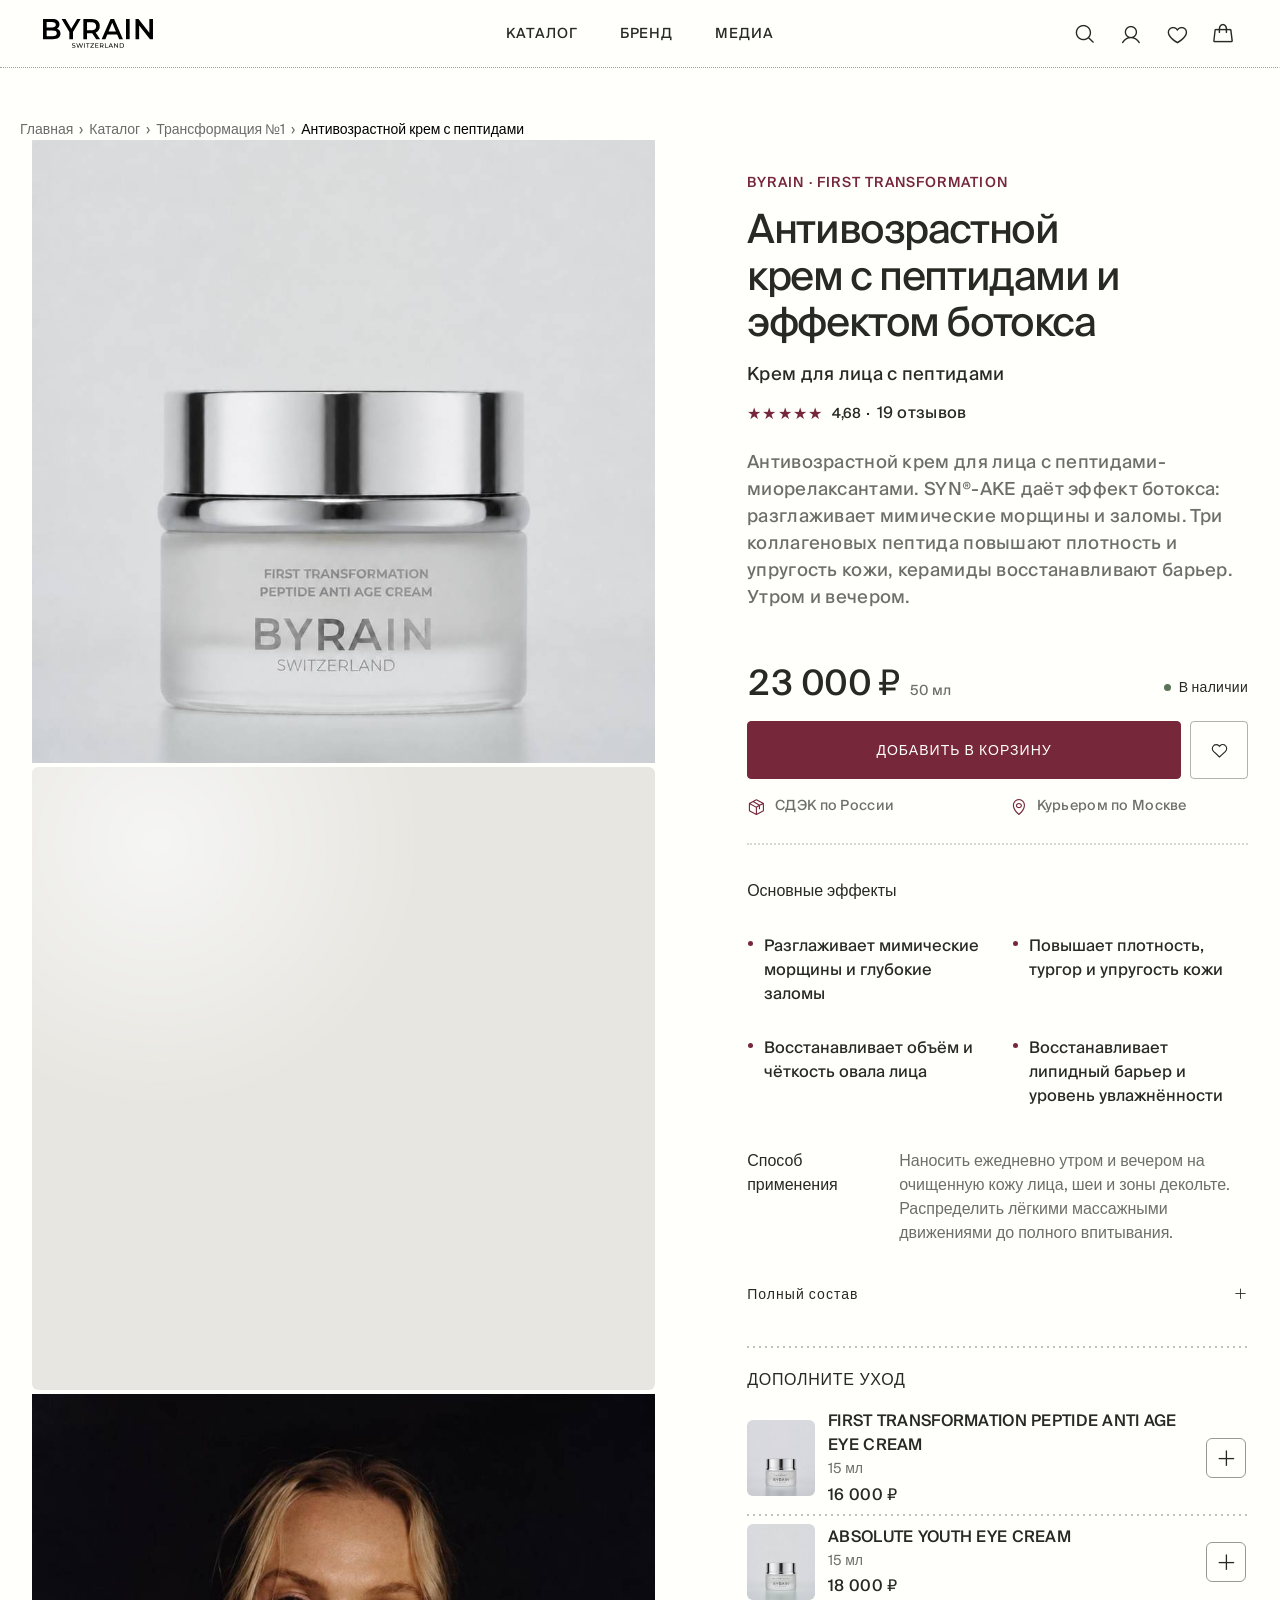
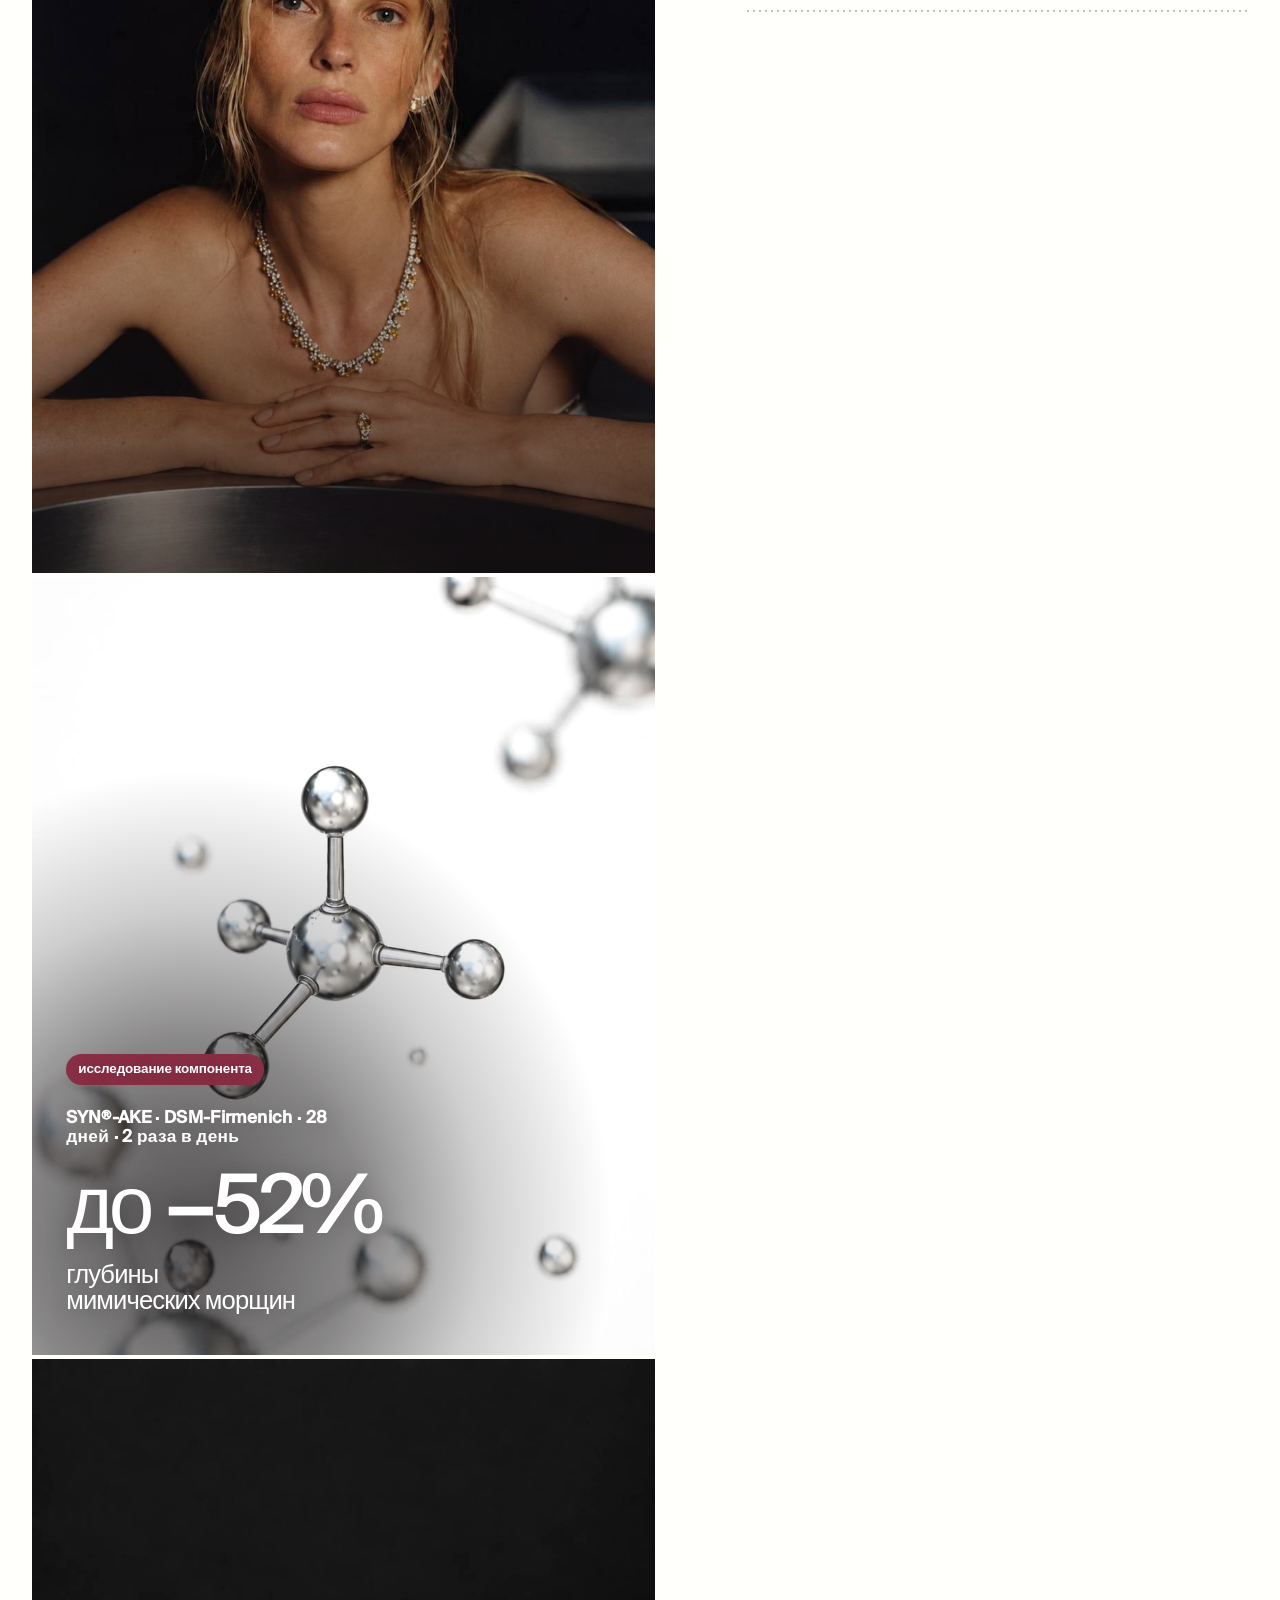
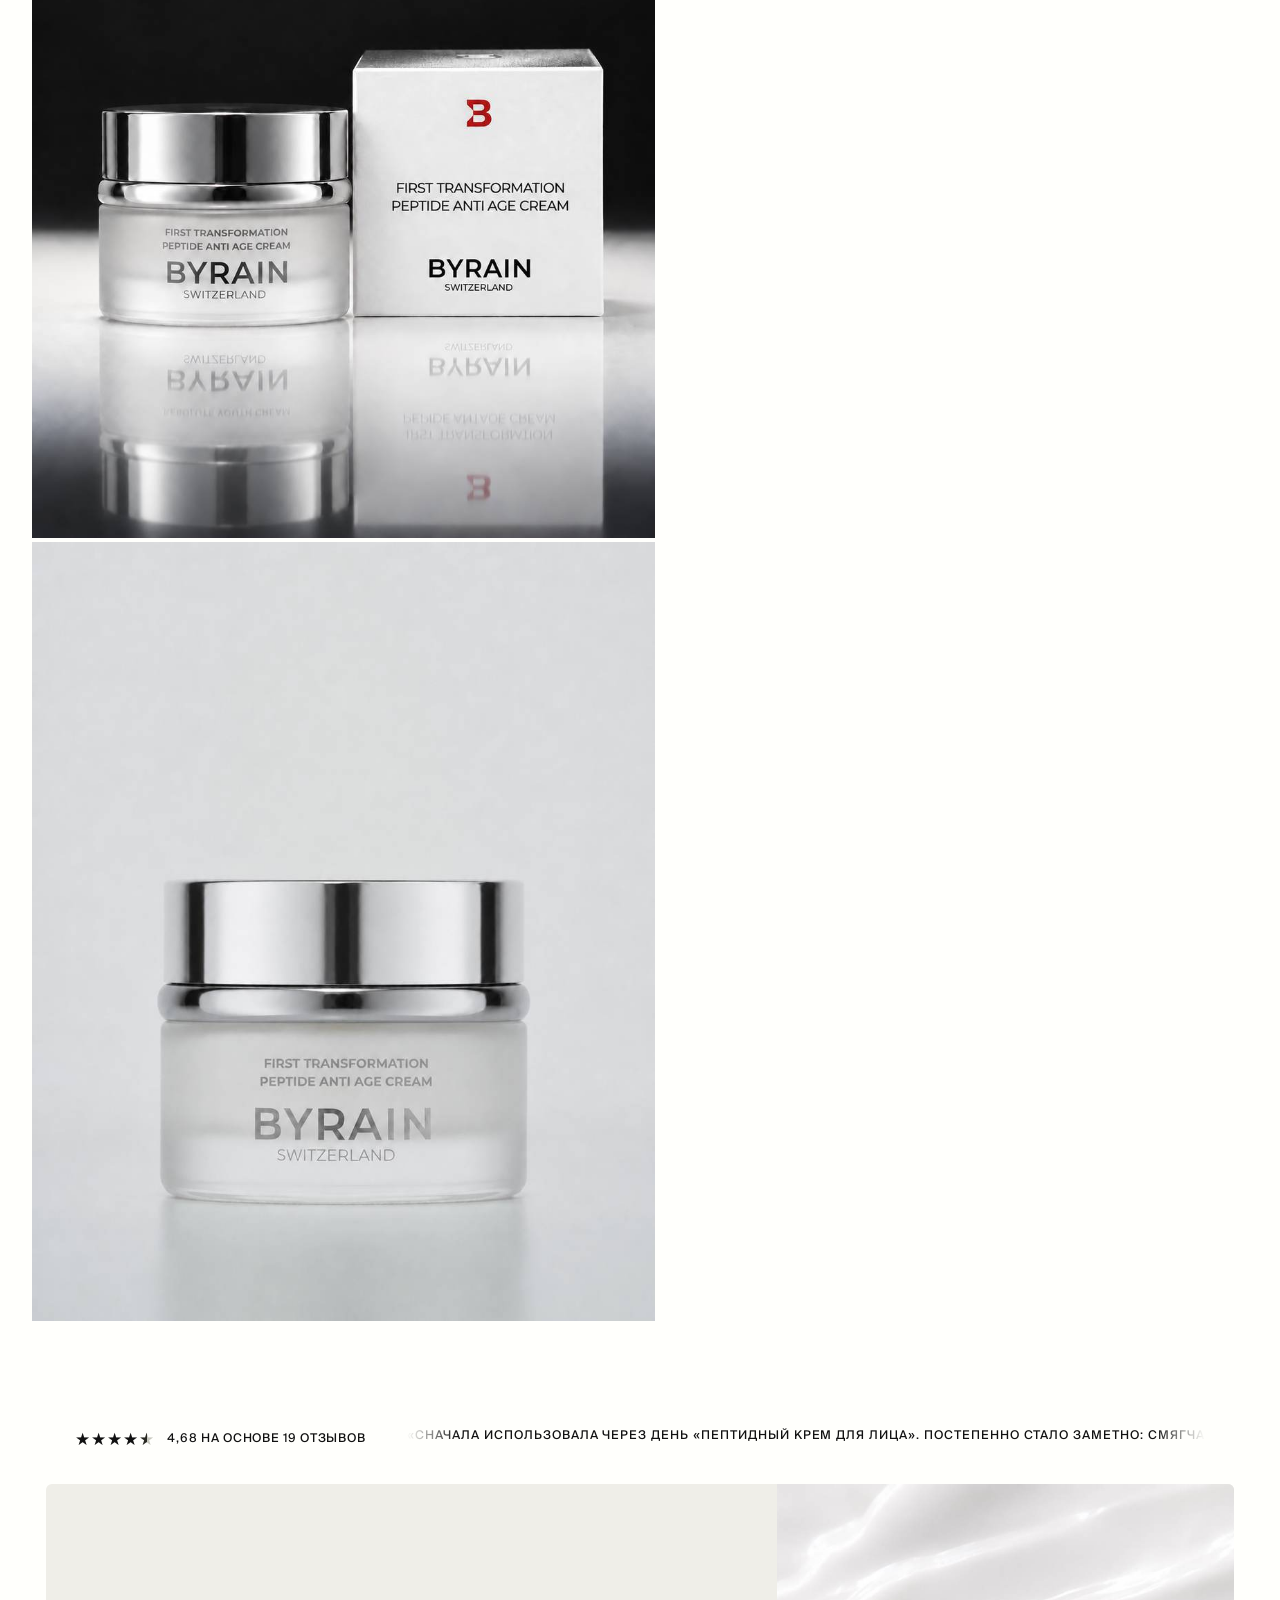
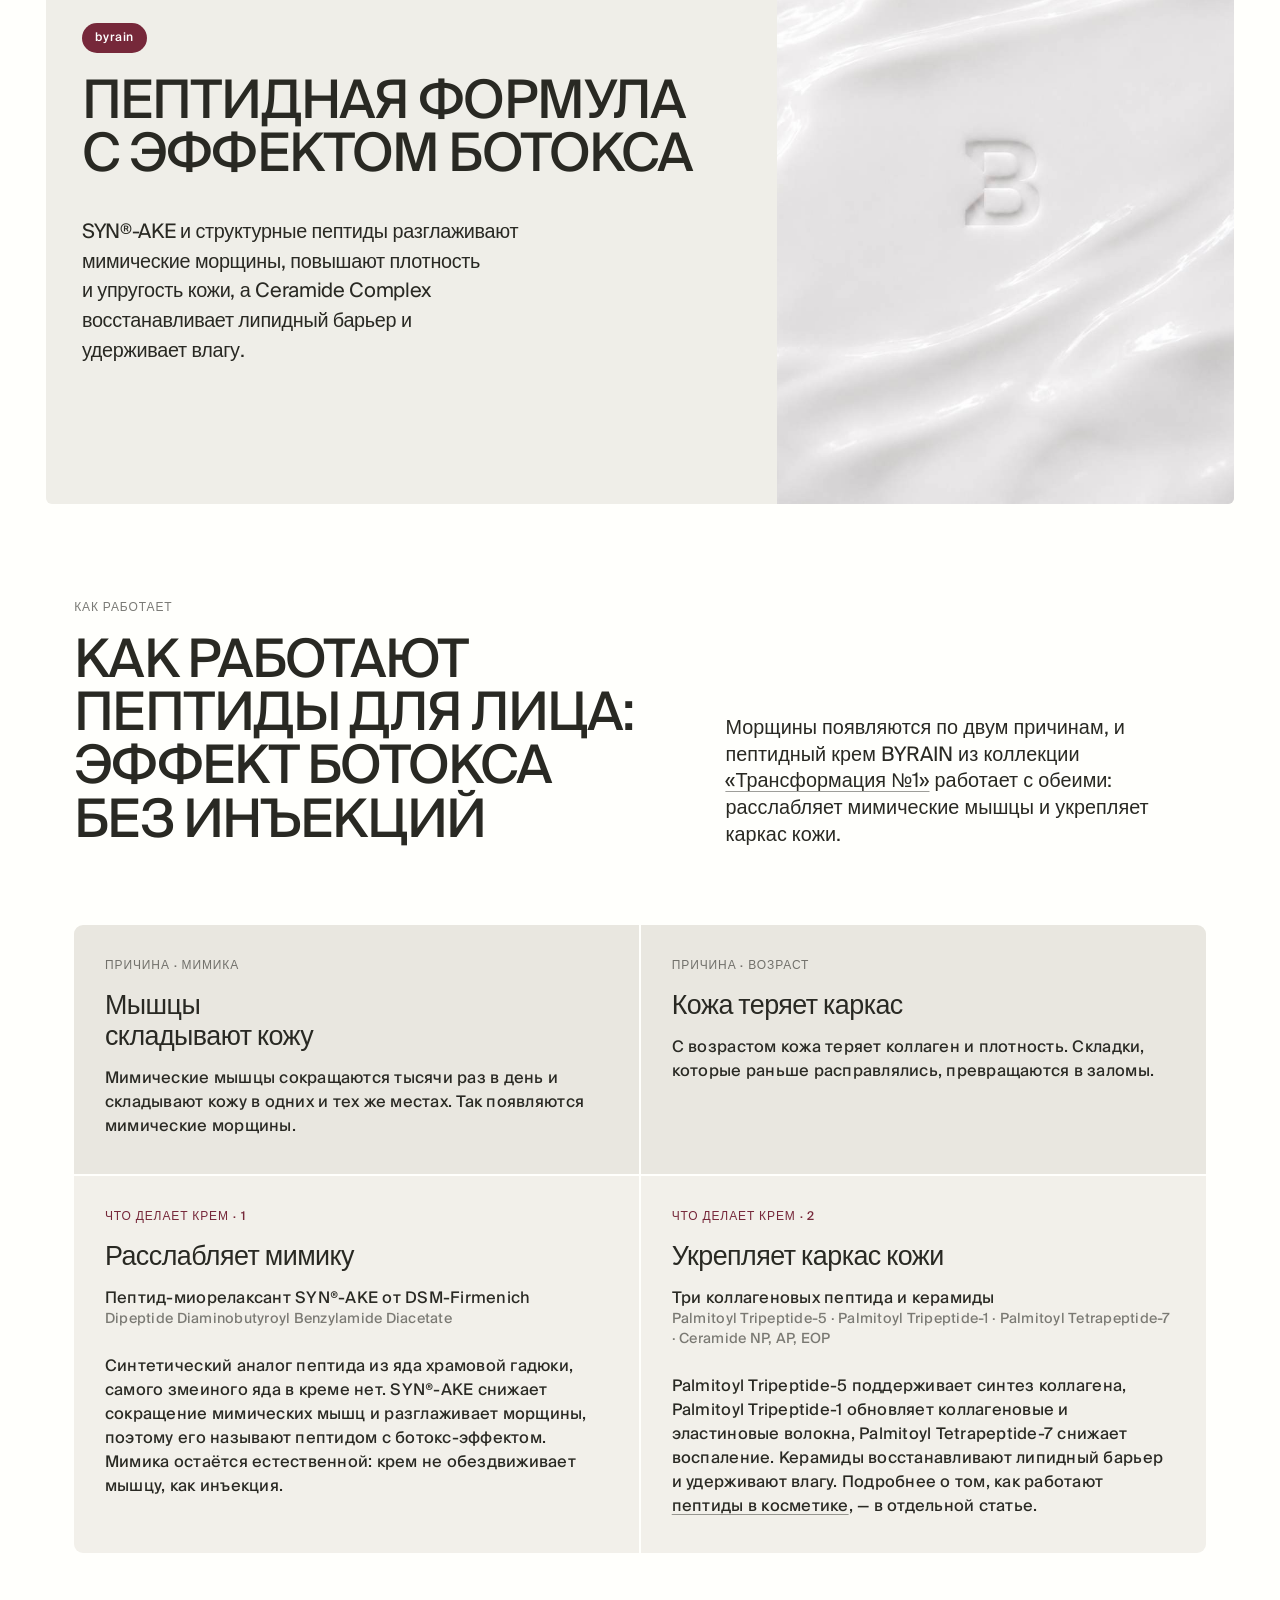
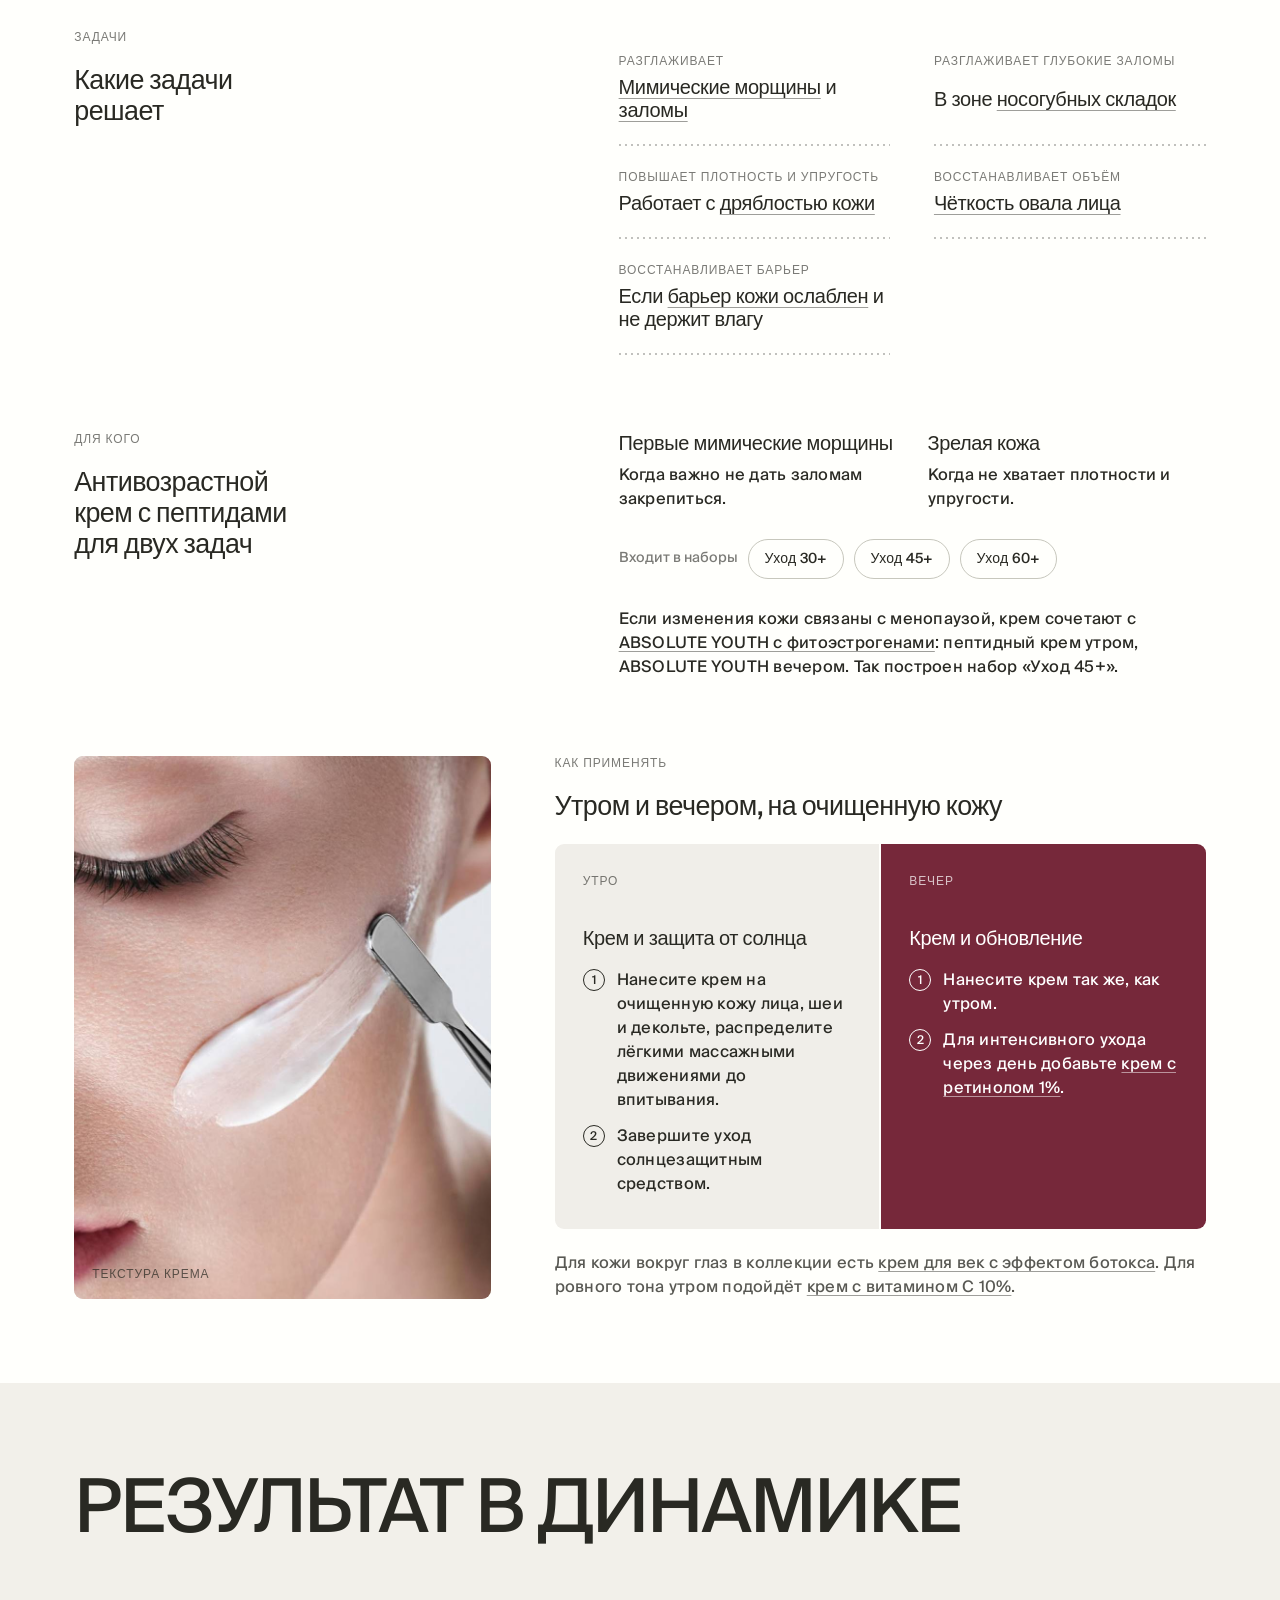
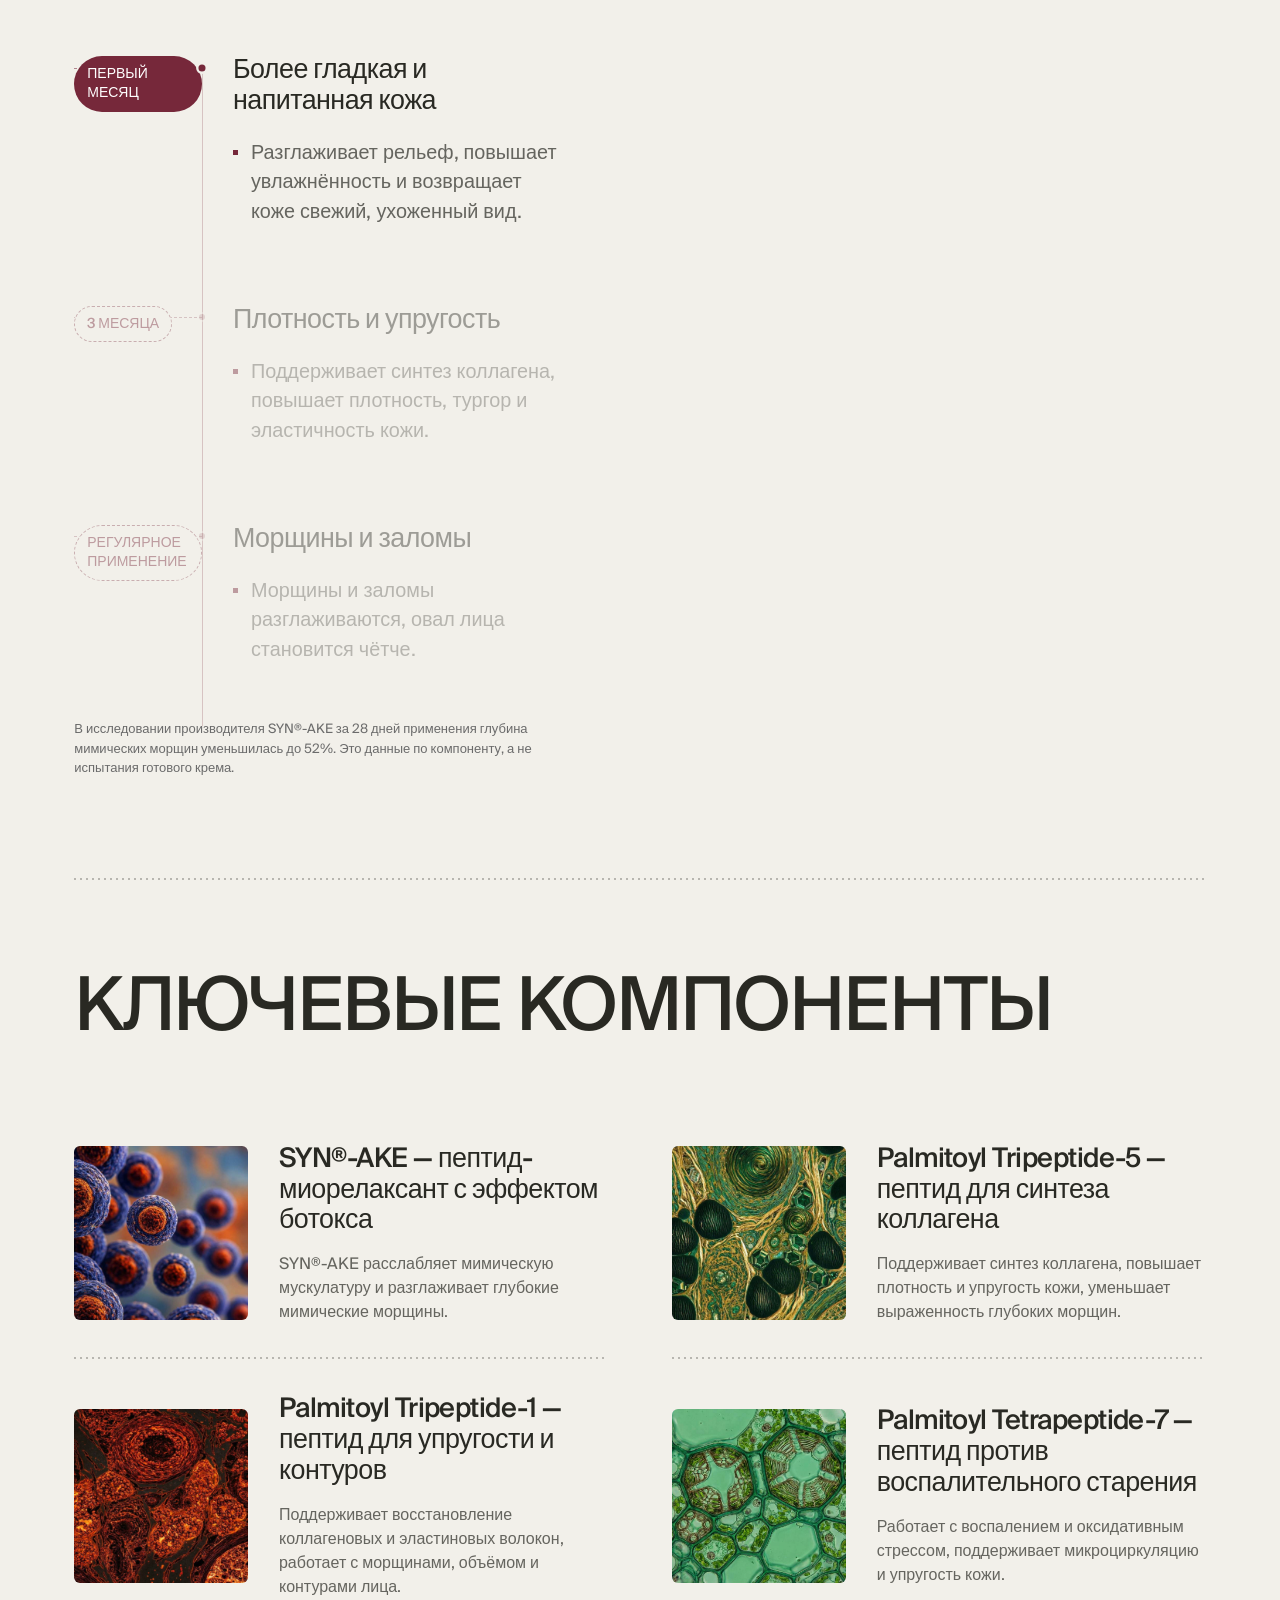
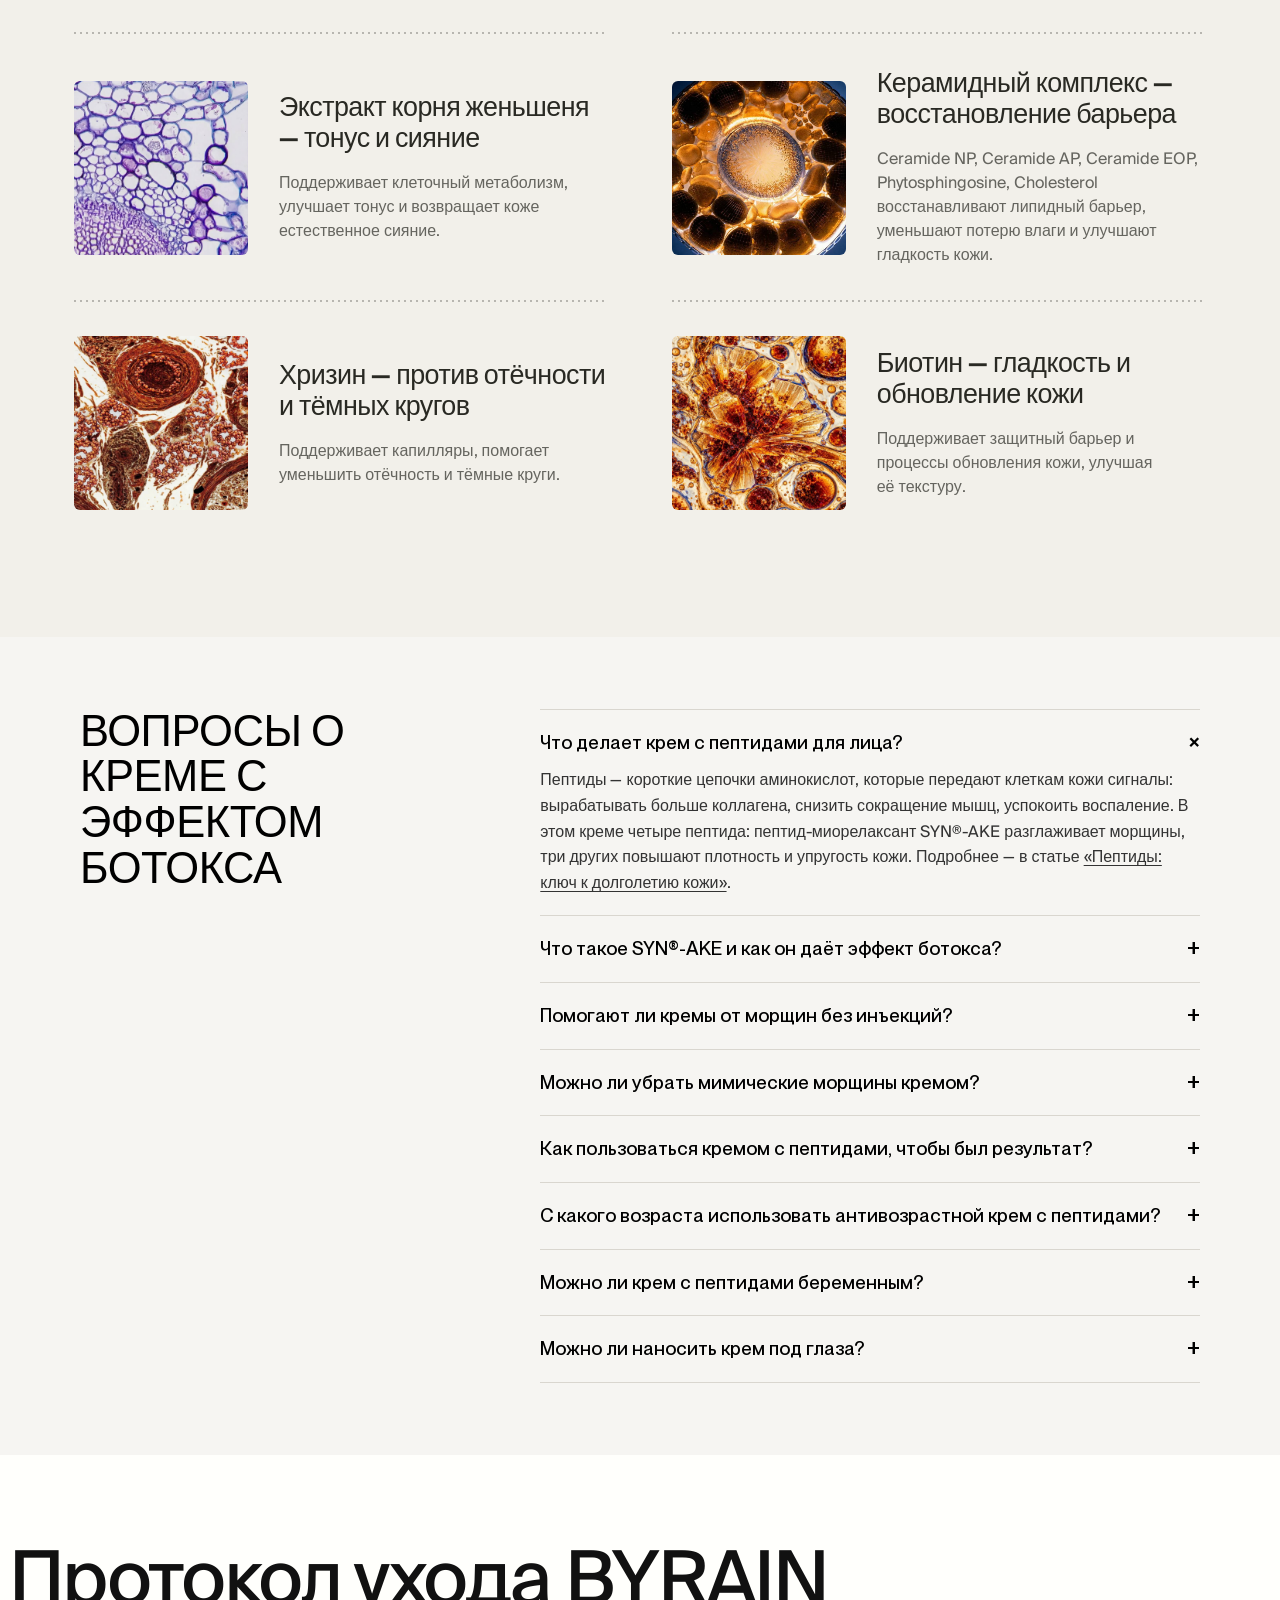
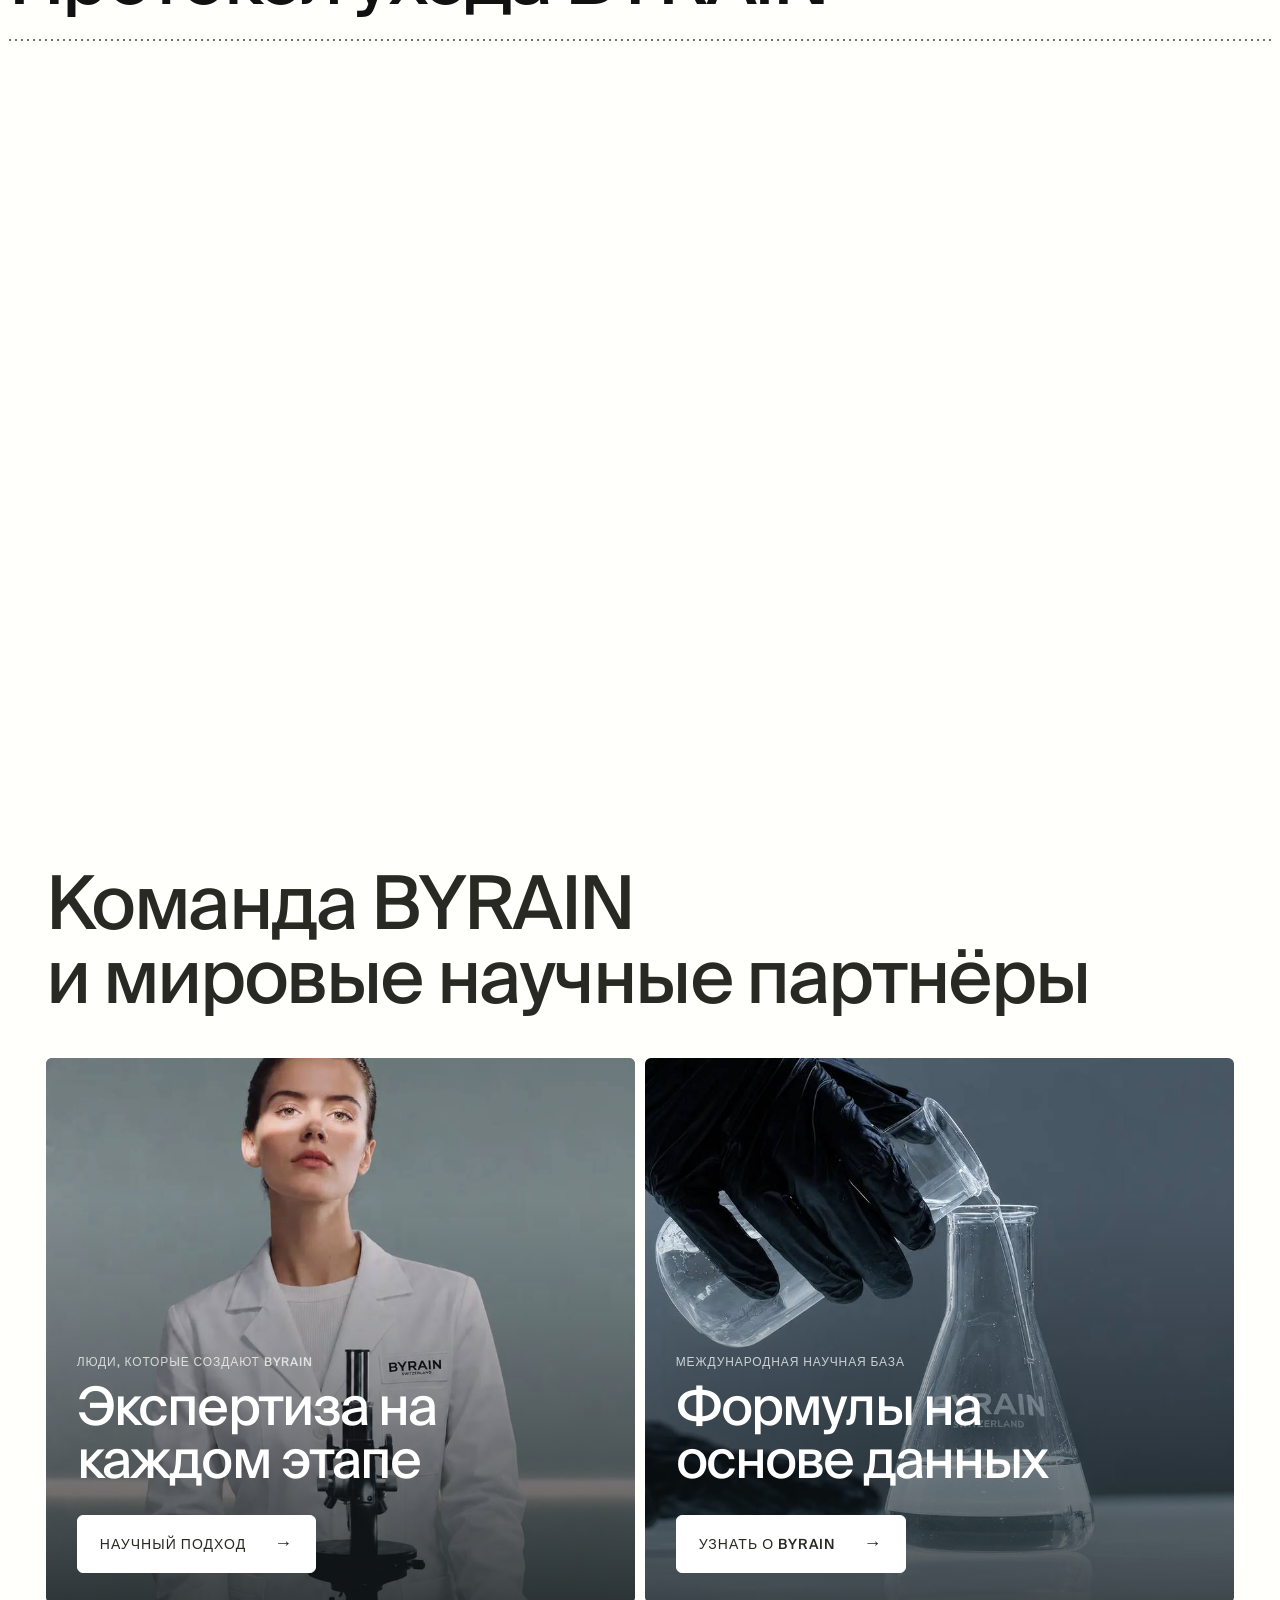
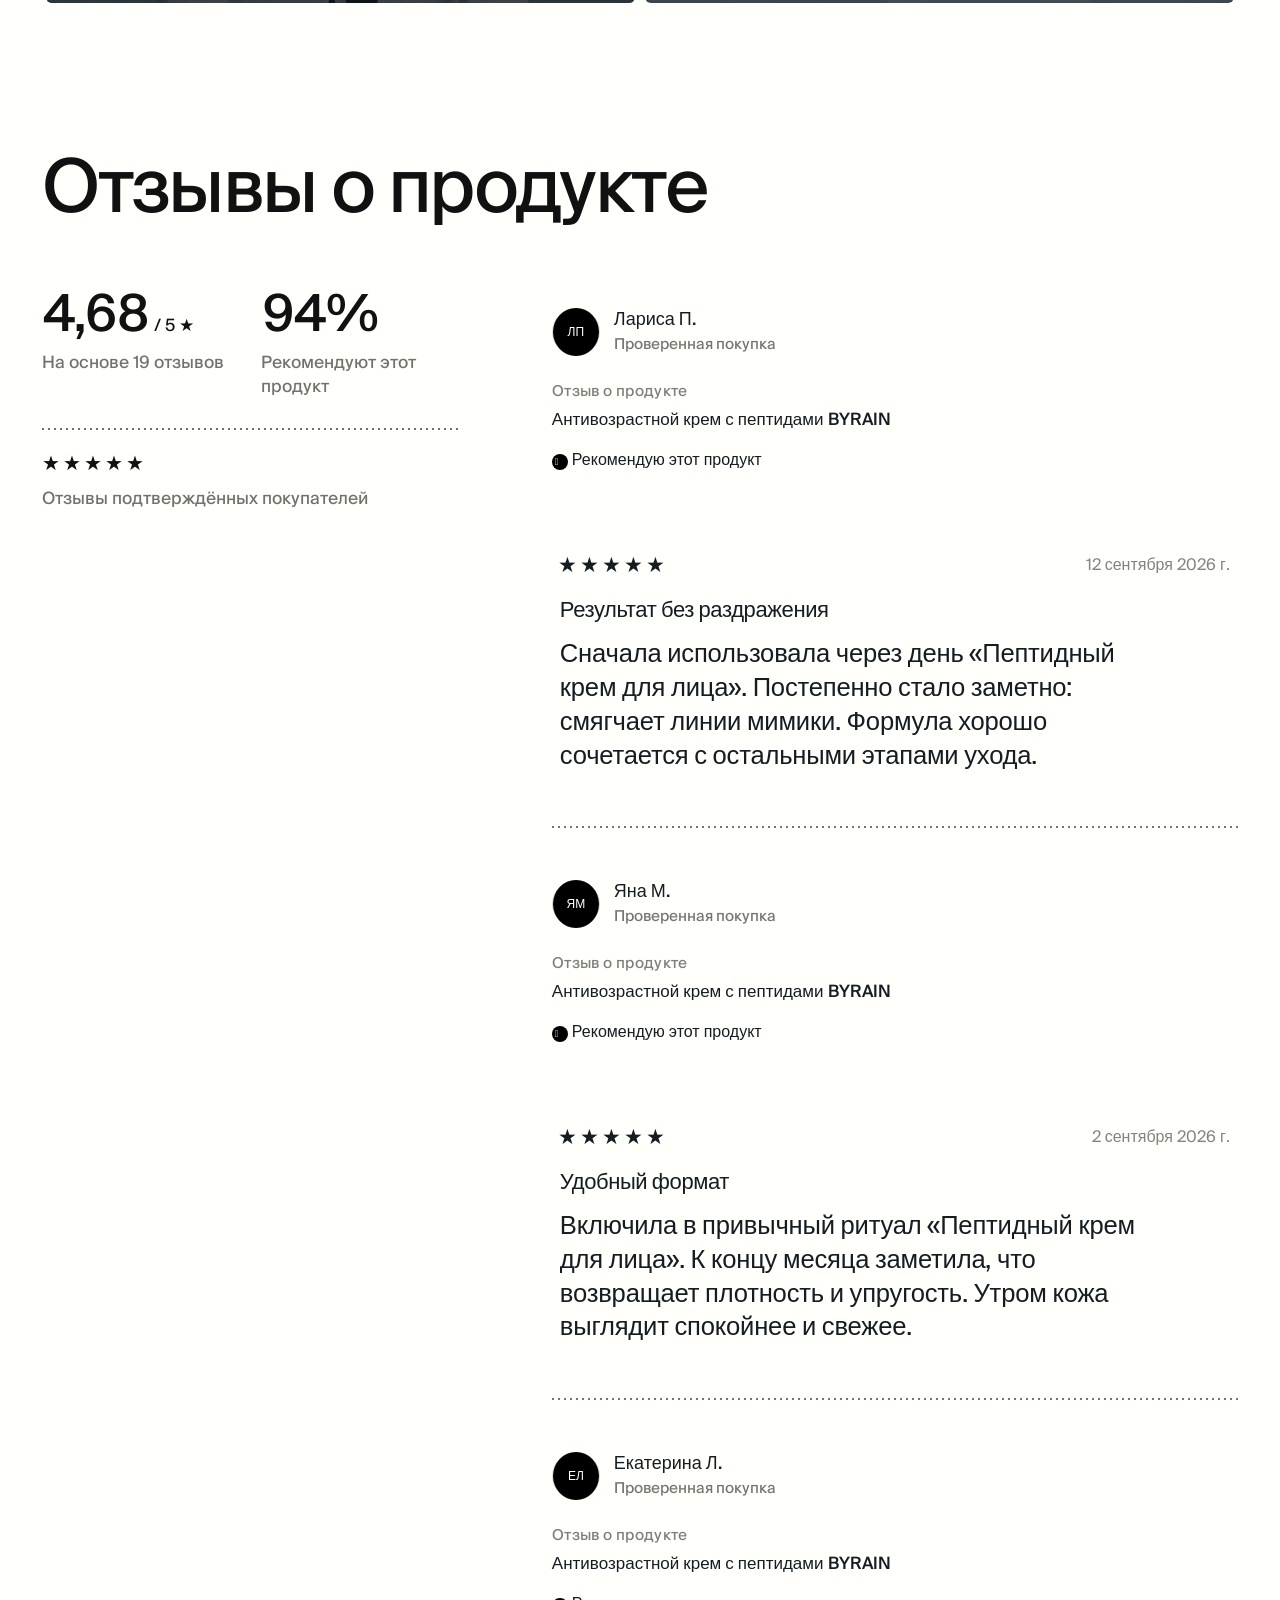
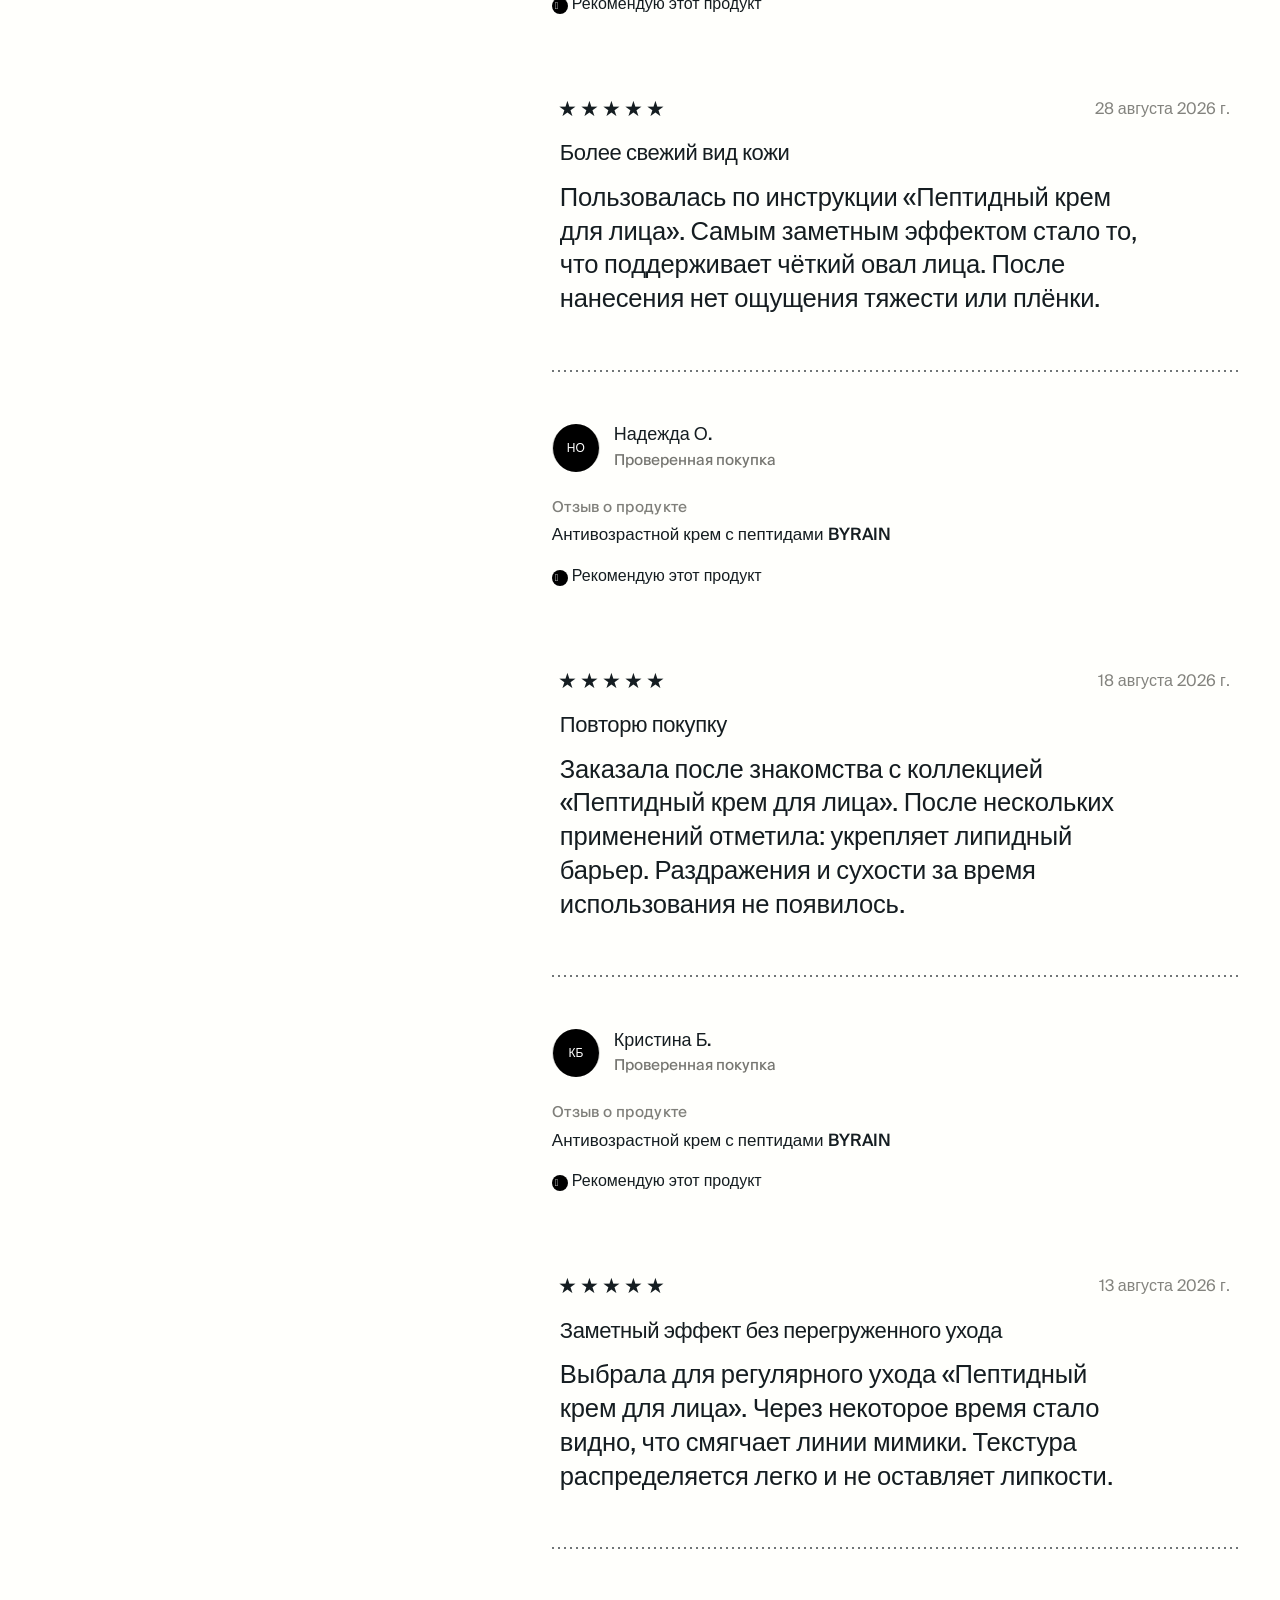
==== commit 9af3bf99: "Titles and FAQ by Wordstat Russia data Co-Authored-By: Claude Fable 5.1 <noreply@anthropic.com>" ====
--- a/index.html
+++ b/index.html
@@ -3,7 +3,7 @@
 <head>
 <meta charset="utf-8">
 <meta name="robots" content="noindex, nofollow">
-<title>Крем для лица от морщин с эффектом ботокса и пептидами | BYRAIN</title>
+<title>Антивозрастной крем для лица с пептидами от морщин BYRAIN</title>
 <meta name="viewport" content="width=device-width, initial-scale=1, viewport-fit=cover">
 <meta name="claude:viewport-fit-sides" content="cover">
 </head>
@@ -413,7 +413,7 @@
 }
 </style>
 <style>body{margin:0;background:#fffffc}html{color-scheme:light}</style>
-<p style="margin:0;padding:10px 16px;background:#292923;color:#fffffc;font:13px/1.4 -apple-system,system-ui,sans-serif;text-align:center">Предпросмотр SEO-правок · byrain.ru/products/transformation-face-cream · статическая копия, кнопки и меню не работают</p><a class="skip-link" href="#main-content">К основному содержанию</a><div class="header-scrim" data-header-scrim=""></div><header class="site-header byrain-header" data-site-header=""><div class="byrain-header-row"><button aria-label="Открыть меню" class="mobile-menu-trigger icon-button" data-mobile-menu-open="" type="button"><i aria-hidden="true" class="ph ph-list"></i></button><a aria-label="BYRAIN, главная" class="byrain-brand" href="https://byrain.ru/" rel="noopener" target="_blank"><img alt="BYRAIN Switzerland" loading="eager" src="artifact_files/3961d5de602d.svg"/></a><nav aria-label="Основная навигация" class="desktop-nav"><a aria-controls="catalog-menu" aria-expanded="false" class="nav-trigger" data-mega-trigger="catalog" href="https://byrain.ru/catalog" rel="noopener" target="_blank">Каталог</a><button aria-controls="brand-menu" aria-expanded="false" class="nav-trigger" data-mega-trigger="brand" type="button">Бренд</button><a href="https://byrain.ru/blog" rel="noopener" target="_blank">Медиа</a></nav><div class="header-tools"><button aria-label="Поиск" class="icon-button" data-search-open="" type="button"><i aria-hidden="true" class="ph ph-magnifying-glass"></i></button><a aria-label="Личный кабинет" class="icon-button desktop-only" href="https://byrain.ru/members/account" rel="noopener" target="_blank"><i aria-hidden="true" class="ph ph-user"></i></a><button aria-label="Избранное" class="icon-button favorite-trigger" data-favorites-open="" type="button"><i aria-hidden="true" class="ph ph-heart"></i><span class="cart-count favorite-count" data-favorites-count="" hidden="">0</span></button><button aria-label="Корзина" class="icon-button cart-trigger" data-cart-open="" type="button"><i aria-hidden="true" class="ph ph-handbag"></i><span class="cart-count" data-cart-count="" hidden="">0</span></button></div></div><section aria-label="Каталог" class="mega-menu byrain-mega mega-catalog" data-mega-menu="catalog" id="catalog-menu"><div class="mega-inner byrain-catalog-grid"><div class="dot-divider"></div><div class="mega-catalog-main"><p class="mega-section-title">Найти быстро</p><div class="mega-catalog-links"><a href="https://byrain.ru/catalog" rel="noopener" target="_blank">Все товары</a><a href="https://byrain.ru/catalog?tag=bestsellers" rel="noopener" target="_blank">Бестселлеры</a><a href="https://byrain.ru/catalog?tag=recommended" rel="noopener" target="_blank">Рекомендуем</a><a href="https://byrain.ru/bundle" rel="noopener" target="_blank">Наборы</a><a class="mega-care-guide" href="https://byrain.ru/catalog#care-concerns" rel="noopener" target="_blank">Подбор по задаче<i aria-hidden="true" class="ph ph-arrow-up-right"></i></a></div></div><div class="mega-catalog-collections"><p class="mega-section-title">Коллекции</p><div><a href="https://byrain.ru/absoluteyouth" rel="noopener" target="_blank"><span>Абсолютная Молодость</span><i aria-hidden="true" class="ph ph-arrow-up-right"></i></a><a href="https://byrain.ru/firsttransformation" rel="noopener" target="_blank"><span>Трансформация №1</span><i aria-hidden="true" class="ph ph-arrow-up-right"></i></a><a href="https://byrain.ru/pure-radiance" rel="noopener" target="_blank"><span>Сияние и обновление</span><i aria-hidden="true" class="ph ph-arrow-up-right"></i></a><a class="mega-other-collections" href="https://byrain.ru/catalog" rel="noopener" target="_blank"><span>Другие товары</span><i aria-hidden="true" class="ph ph-arrow-up-right"></i></a></div></div><div class="mega-catalog-featured"><div class="mega-featured-heading"><p class="mega-section-title">Популярное</p><a href="https://byrain.ru/catalog" rel="noopener" target="_blank">Весь каталог<i aria-hidden="true" class="ph ph-arrow-up-right"></i></a></div><div class="byrain-menu-cards"><a aria-label="Открыть: Крем для лица с пептидами" class="byrain-menu-card" href="https://byrain.ru/products/transformation-face-cream" rel="noopener" target="_blank"><span class="byrain-menu-card__image"><img alt="" loading="lazy" src="artifact_files/698dc8ef25fd.jpg"/></span><span class="byrain-menu-card__meta">Средство<span>23 000 ₽</span></span><strong>Крем для лица с пептидами</strong></a><a aria-label="Открыть: Крем для лица с пептидами и фитоэстрогенами" class="byrain-menu-card" href="https://byrain.ru/products/absolute-youth-face-cream" rel="noopener" target="_blank"><span class="byrain-menu-card__image"><img alt="" loading="lazy" src="artifact_files/7c26b1a6b891.jpg"/></span><span class="byrain-menu-card__meta">Средство<span>24 000 ₽</span></span><strong>Крем для лица с пептидами и фитоэстрогенами</strong></a><a aria-label="Открыть: УХОД 45+" class="byrain-menu-card" href="https://byrain.ru/products/care-45-set" rel="noopener" target="_blank"><span class="byrain-menu-card__image"><img alt="" loading="lazy" src="artifact_files/71cd28b9b8b1.jpg"/></span><span class="byrain-menu-card__meta">Набор<span>72 000 ₽</span></span><strong>УХОД 45+</strong></a></div></div></div></section><section aria-label="О бренде" class="mega-menu byrain-mega mega-brand" data-mega-menu="brand" id="brand-menu"><div class="mega-inner byrain-brand-grid"><div class="dot-divider"></div><div class="mega-column mega-primary-links"><p class="eyebrow muted">О BYRAIN</p><a href="https://byrain.ru/about" rel="noopener" target="_blank">О компании</a><a href="https://byrain.ru/science" rel="noopener" target="_blank">Научный подход</a><a href="https://byrain.ru/global" rel="noopener" target="_blank">Глобальное расширение</a><a href="https://byrain.ru/partnership" rel="noopener" target="_blank">Партнёрам</a></div><div class="mega-brand-statement"><p class="eyebrow muted">BYRAIN Switzerland</p><p>Премиальные формулы для длительного сохранения здоровья и молодости кожи.</p><a class="icon-link" href="https://byrain.ru/about" rel="noopener" target="_blank">Узнать больше <i aria-hidden="true" class="ph ph-arrow-right"></i></a></div><div class="mega-column byrain-menu-list mega-service-links"><p class="eyebrow muted">Исследовать</p><a href="https://byrain.ru/club" rel="noopener" target="_blank">Клуб BYRAIN</a><a href="https://byrain.ru/contacts" rel="noopener" target="_blank">Контакты</a><a href="https://byrain.ru/delivery_payment" rel="noopener" target="_blank">Доставка и оплата</a></div></div></section></header><aside aria-hidden="true" class="mobile-menu byrain-mobile-menu" data-mobile-menu=""><div class="mobile-menu-head"><button aria-label="Закрыть меню" class="icon-button" data-mobile-menu-close="" type="button"><i aria-hidden="true" class="ph ph-x"></i></button><a aria-label="BYRAIN, главная" class="byrain-brand" href="https://byrain.ru/" rel="noopener" target="_blank"><img alt="BYRAIN Switzerland" loading="eager" src="artifact_files/3961d5de602d.svg"/></a><button aria-label="Корзина" class="icon-button" data-cart-open="" type="button"><i aria-hidden="true" class="ph ph-handbag"></i><span class="cart-count" data-cart-count="" hidden="">0</span></button></div><button class="mobile-search" data-search-open="" type="button"><i aria-hidden="true" class="ph ph-magnifying-glass"></i><span>Поиск</span></button><div class="mobile-accordion"><button aria-expanded="false" data-accordion-trigger="mobile-catalog" type="button"><span>Каталог</span><span class="plus">+</span></button><div class="mobile-submenu mobile-catalog-submenu" data-accordion-panel="mobile-catalog"><div class="mobile-primary-links"><a href="https://byrain.ru/catalog" rel="noopener" target="_blank">Все товары</a><a href="https://byrain.ru/catalog?tag=bestsellers" rel="noopener" target="_blank">Бестселлеры</a><a href="https://byrain.ru/catalog?tag=recommended" rel="noopener" target="_blank">Рекомендуем</a><a href="https://byrain.ru/bundle" rel="noopener" target="_blank">Наборы</a></div><div class="mobile-catalog-group"><p>Коллекции</p><a href="https://byrain.ru/absoluteyouth" rel="noopener" target="_blank">Абсолютная Молодость</a><a href="https://byrain.ru/firsttransformation" rel="noopener" target="_blank">Трансформация №1</a><a href="https://byrain.ru/pure-radiance" rel="noopener" target="_blank">Сияние и обновление</a><a class="mobile-care-guide" href="https://byrain.ru/catalog#care-concerns" rel="noopener" target="_blank">Подбор по задаче<i aria-hidden="true" class="ph ph-arrow-up-right"></i></a></div><div class="mobile-menu-featured"><p>Популярное</p><div class="byrain-menu-cards"><a aria-label="Открыть: Крем для лица с пептидами" class="byrain-menu-card" href="https://byrain.ru/products/transformation-face-cream" rel="noopener" target="_blank"><span class="byrain-menu-card__image"><img alt="" loading="lazy" src="artifact_files/698dc8ef25fd.jpg"/></span><span class="byrain-menu-card__meta">Средство<span>23 000 ₽</span></span><strong>Крем для лица с пептидами</strong></a><a aria-label="Открыть: Крем для лица с пептидами и фитоэстрогенами" class="byrain-menu-card" href="https://byrain.ru/products/absolute-youth-face-cream" rel="noopener" target="_blank"><span class="byrain-menu-card__image"><img alt="" loading="lazy" src="artifact_files/7c26b1a6b891.jpg"/></span><span class="byrain-menu-card__meta">Средство<span>24 000 ₽</span></span><strong>Крем для лица с пептидами и фитоэстрогенами</strong></a><a aria-label="Открыть: УХОД 45+" class="byrain-menu-card" href="https://byrain.ru/products/care-45-set" rel="noopener" target="_blank"><span class="byrain-menu-card__image"><img alt="" loading="lazy" src="artifact_files/71cd28b9b8b1.jpg"/></span><span class="byrain-menu-card__meta">Набор<span>72 000 ₽</span></span><strong>УХОД 45+</strong></a></div></div></div></div><div class="mobile-accordion"><button aria-expanded="false" data-accordion-trigger="mobile-brand" type="button"><span>Бренд</span><span class="plus">+</span></button><div class="mobile-submenu mobile-explore-links" data-accordion-panel="mobile-brand"><a href="https://byrain.ru/about" rel="noopener" target="_blank">О компании</a><a href="https://byrain.ru/science" rel="noopener" target="_blank">Научный подход</a><a href="https://byrain.ru/global" rel="noopener" target="_blank">Глобальное расширение</a><a href="https://byrain.ru/partnership" rel="noopener" target="_blank">Партнёрам</a></div></div><a class="mobile-top-link" href="https://byrain.ru/blog" rel="noopener" target="_blank">Медиа</a><a class="mobile-top-link account-link" href="https://byrain.ru/members/account" rel="noopener" target="_blank">Личный кабинет</a><div class="mobile-menu-footer"><a href="https://byrain.ru/club" rel="noopener" target="_blank">Клуб BYRAIN</a><a href="https://byrain.ru/contacts" rel="noopener" target="_blank">Контакты</a><a href="https://byrain.ru/delivery_payment" rel="noopener" target="_blank">Доставка и оплата</a></div></aside><div class="source-product-page" data-product-available="true" data-product-collection="Трансформация №1" data-product-id="prod_01M4X3FFQ58AKWK6J3F4V1TT9M" data-product-image="https://byrain.ru/media/medusa-products/productstransformation-face-cream-01M4X3FFMHFT547SZ5KXDESBSF.png" data-product-price="23 000 ₽" data-product-size="50 мл" data-product-slug="transformation-face-cream" data-product-title="Пептидный крем для лица с эффектом ботокса BYRAIN" data-product-url="/products/transformation-face-cream" data-product-variant-id="variant_01M4X3FFWV70FG7M4YJ8PRQTVG" data-source-product-page=""><style>.shoplift-hide { opacity: 0 !important; }</style><style>#preview-bar-iframe, #PBarNextFrameWrapper { display: none !important; }</style><style>#shoplift-preview-control{position:fixed;max-width:332px;height:56px;background-color:#141414;z-index:9999;bottom:20px;display:flex;border-radius:8px;box-shadow:13px 22px 7px #0000,9px 14px 7px #00000003,5px 8px 6px #0000000d,2px 4px 4px #00000017,1px 1px 2px #0000001a,0 0 #0000001a;align-items:center;margin:0 auto;left:16px;right:16px;opacity:0;transform:translateY(20px);visibility:hidden;transition:opacity .4s ease-in-out,transform .4s ease-in-out,visibility 0s .4s}#shoplift-preview-control.visible{opacity:1;transform:translateY(0);visibility:visible;transition:opacity .4s ease-in-out,transform .4s ease-in-out,visibility 0s 0s}#shoplift-preview-control *{font-family:Inter,sans-serif;color:#fff;box-sizing:border-box;font-size:16px}#shoplift-preview-variant-title{font-weight:400;line-height:140%;font-size:16px;text-align:start;letter-spacing:-.16px;flex-grow:1;text-wrap:nowrap;overflow:hidden;text-overflow:ellipsis}#shoplift-preview-variant-selector{position:relative;display:block;padding:6px 0;height:100%;min-width:0;flex:1 1 auto}#shoplift-preview-variant-menu-trigger{border:none;cursor:pointer;width:100%;background-color:transparent;padding:0 16px;border-left:1px solid #333;border-right:1px solid #333;height:100%;display:flex;align-items:center;justify-content:start;gap:8px}#shoplift-preview-variant-selector .menu-variant-label{width:24px;height:24px;border-radius:50%;padding:6px;display:flex;justify-content:center;align-items:center;font-size:12px;font-style:normal;font-weight:600;line-height:100%;letter-spacing:-.12px;flex-shrink:0}#shoplift-preview-variant-selector .preview-variant-menu{position:absolute;bottom:110%;transform:translate3d(0,20px,0);visibility:hidden;pointer-events:none;opacity:0;cursor:pointer;background-color:#141414;border:1px solid #141414;border-radius:6px;width:100%;max-height:156px;overflow-y:auto;box-shadow:0 8px 16px #0003;z-index:1;transition:opacity .3s ease-in-out,transform .3s ease-in-out,visibility 0s .3s}#shoplift-preview-variant-selector .preview-variant-menu.preview-variant-menu__visible{visibility:visible;pointer-events:auto;opacity:100;transform:translateZ(0);transition:opacity .3s ease-in-out,transform .3s ease-in-out,visibility 0s 0s}@media screen and (max-width:400px){#shoplift-preview-variant-selector .preview-variant-menu{position:fixed;left:0;right:0;width:auto;bottom:110%}}#shoplift-preview-variant-selector .preview-variant-menu .preview-variant-menu--item{padding:12px 16px;display:flex;overflow:hidden}#shoplift-preview-variant-selector .preview-variant-menu .preview-variant-menu--item .menu-variant-label{margin-right:6px}#shoplift-preview-variant-selector .preview-variant-menu .preview-variant-menu--item span{overflow:hidden;text-overflow:ellipsis;text-wrap:nowrap;white-space:nowrap;color:#f6f6f6;font-size:14px;font-style:normal;font-weight:500}#shoplift-preview-variant-selector .preview-variant-menu .preview-variant-menu--item:hover{background-color:#545454}#shoplift-preview-variant-selector .preview-variant-menu .preview-variant-menu--item:last-of-type{border-bottom-left-radius:6px;border-bottom-right-radius:6px}#shoplift-preview-variant-selector .preview-variant-menu .preview-variant-menu--item:first-of-type{border-top-left-radius:6px;border-top-right-radius:6px}#shoplift-preview-control div:has(#shoplift-exit-preview-button){padding:0 16px}#shoplift-exit-preview-button{padding:6px 8px;font-weight:500;line-height:75%;border-radius:4px;background-color:transparent;border:none;text-decoration:none}#shoplift-exit-preview-button:hover{cursor:pointer;background-color:#333}#shoplift-preview-subscription-warning{position:relative;display:flex;align-items:center;gap:6px;padding:6px 10px;margin:0 4px;border-left:1px solid #333;cursor:help;outline:none}#shoplift-preview-subscription-warning__icon{display:inline-flex;align-items:center;justify-content:center;width:18px;height:18px;border-radius:50%;background-color:#f59e0b;color:#141414!important;font-weight:700;font-size:12px!important;line-height:1;flex-shrink:0}#shoplift-preview-subscription-warning__label{font-size:13px!important;font-weight:500;color:#fbbf24!important;text-wrap:nowrap;white-space:nowrap}#shoplift-preview-subscription-warning__tooltip{position:absolute;bottom:calc(100% + 8px);right:0;max-width:320px;width:max-content;padding:10px 12px;border-radius:6px;background-color:#1f1f1f;color:#fff!important;font-size:12px!important;line-height:1.4!important;box-shadow:0 8px 16px #0000004d;z-index:10000;opacity:0;visibility:hidden;transform:translateY(4px);transition:opacity .2s ease-in-out,transform .2s ease-in-out,visibility 0s .2s;pointer-events:none}#shoplift-preview-subscription-warning__tooltip.shoplift-preview-subscription-warning__tooltip--visible{opacity:1;visibility:visible;transform:translateY(0);transition:opacity .2s ease-in-out,transform .2s ease-in-out,visibility 0s 0s}#shoplift-preview-subscription-warning:focus-visible{box-shadow:inset 0 0 0 2px #f59e0b;border-radius:4px}#shoplift-preview-control:has(#shoplift-preview-subscription-warning){max-width:480px}/*$vite$:1*/</style><style>
+<p style="margin:0;padding:10px 16px;background:#292923;color:#fffffc;font:13px/1.4 -apple-system,system-ui,sans-serif;text-align:center">Предпросмотр SEO-правок · byrain.ru/products/transformation-face-cream · статическая копия, кнопки и меню не работают</p><a class="skip-link" href="#main-content">К основному содержанию</a><div class="header-scrim" data-header-scrim=""></div><header class="site-header byrain-header" data-site-header=""><div class="byrain-header-row"><button aria-label="Открыть меню" class="mobile-menu-trigger icon-button" data-mobile-menu-open="" type="button"><i aria-hidden="true" class="ph ph-list"></i></button><a aria-label="BYRAIN, главная" class="byrain-brand" href="https://byrain.ru/" rel="noopener" target="_blank"><img alt="BYRAIN Switzerland" loading="eager" src="artifact_files/3961d5de602d.svg"/></a><nav aria-label="Основная навигация" class="desktop-nav"><a aria-controls="catalog-menu" aria-expanded="false" class="nav-trigger" data-mega-trigger="catalog" href="https://byrain.ru/catalog" rel="noopener" target="_blank">Каталог</a><button aria-controls="brand-menu" aria-expanded="false" class="nav-trigger" data-mega-trigger="brand" type="button">Бренд</button><a href="https://byrain.ru/blog" rel="noopener" target="_blank">Медиа</a></nav><div class="header-tools"><button aria-label="Поиск" class="icon-button" data-search-open="" type="button"><i aria-hidden="true" class="ph ph-magnifying-glass"></i></button><a aria-label="Личный кабинет" class="icon-button desktop-only" href="https://byrain.ru/members/account" rel="noopener" target="_blank"><i aria-hidden="true" class="ph ph-user"></i></a><button aria-label="Избранное" class="icon-button favorite-trigger" data-favorites-open="" type="button"><i aria-hidden="true" class="ph ph-heart"></i><span class="cart-count favorite-count" data-favorites-count="" hidden="">0</span></button><button aria-label="Корзина" class="icon-button cart-trigger" data-cart-open="" type="button"><i aria-hidden="true" class="ph ph-handbag"></i><span class="cart-count" data-cart-count="" hidden="">0</span></button></div></div><section aria-label="Каталог" class="mega-menu byrain-mega mega-catalog" data-mega-menu="catalog" id="catalog-menu"><div class="mega-inner byrain-catalog-grid"><div class="dot-divider"></div><div class="mega-catalog-main"><p class="mega-section-title">Найти быстро</p><div class="mega-catalog-links"><a href="https://byrain.ru/catalog" rel="noopener" target="_blank">Все товары</a><a href="https://byrain.ru/catalog?tag=bestsellers" rel="noopener" target="_blank">Бестселлеры</a><a href="https://byrain.ru/catalog?tag=recommended" rel="noopener" target="_blank">Рекомендуем</a><a href="https://byrain.ru/bundle" rel="noopener" target="_blank">Наборы</a><a class="mega-care-guide" href="https://byrain.ru/catalog#care-concerns" rel="noopener" target="_blank">Подбор по задаче<i aria-hidden="true" class="ph ph-arrow-up-right"></i></a></div></div><div class="mega-catalog-collections"><p class="mega-section-title">Коллекции</p><div><a href="https://byrain.ru/absoluteyouth" rel="noopener" target="_blank"><span>Абсолютная Молодость</span><i aria-hidden="true" class="ph ph-arrow-up-right"></i></a><a href="https://byrain.ru/firsttransformation" rel="noopener" target="_blank"><span>Трансформация №1</span><i aria-hidden="true" class="ph ph-arrow-up-right"></i></a><a href="https://byrain.ru/pure-radiance" rel="noopener" target="_blank"><span>Сияние и обновление</span><i aria-hidden="true" class="ph ph-arrow-up-right"></i></a><a class="mega-other-collections" href="https://byrain.ru/catalog" rel="noopener" target="_blank"><span>Другие товары</span><i aria-hidden="true" class="ph ph-arrow-up-right"></i></a></div></div><div class="mega-catalog-featured"><div class="mega-featured-heading"><p class="mega-section-title">Популярное</p><a href="https://byrain.ru/catalog" rel="noopener" target="_blank">Весь каталог<i aria-hidden="true" class="ph ph-arrow-up-right"></i></a></div><div class="byrain-menu-cards"><a aria-label="Открыть: Крем для лица с пептидами" class="byrain-menu-card" href="https://byrain.ru/products/transformation-face-cream" rel="noopener" target="_blank"><span class="byrain-menu-card__image"><img alt="" loading="lazy" src="artifact_files/698dc8ef25fd.jpg"/></span><span class="byrain-menu-card__meta">Средство<span>23 000 ₽</span></span><strong>Крем для лица с пептидами</strong></a><a aria-label="Открыть: Крем для лица с пептидами и фитоэстрогенами" class="byrain-menu-card" href="https://byrain.ru/products/absolute-youth-face-cream" rel="noopener" target="_blank"><span class="byrain-menu-card__image"><img alt="" loading="lazy" src="artifact_files/7c26b1a6b891.jpg"/></span><span class="byrain-menu-card__meta">Средство<span>24 000 ₽</span></span><strong>Крем для лица с пептидами и фитоэстрогенами</strong></a><a aria-label="Открыть: УХОД 45+" class="byrain-menu-card" href="https://byrain.ru/products/care-45-set" rel="noopener" target="_blank"><span class="byrain-menu-card__image"><img alt="" loading="lazy" src="artifact_files/71cd28b9b8b1.jpg"/></span><span class="byrain-menu-card__meta">Набор<span>72 000 ₽</span></span><strong>УХОД 45+</strong></a></div></div></div></section><section aria-label="О бренде" class="mega-menu byrain-mega mega-brand" data-mega-menu="brand" id="brand-menu"><div class="mega-inner byrain-brand-grid"><div class="dot-divider"></div><div class="mega-column mega-primary-links"><p class="eyebrow muted">О BYRAIN</p><a href="https://byrain.ru/about" rel="noopener" target="_blank">О компании</a><a href="https://byrain.ru/science" rel="noopener" target="_blank">Научный подход</a><a href="https://byrain.ru/global" rel="noopener" target="_blank">Глобальное расширение</a><a href="https://byrain.ru/partnership" rel="noopener" target="_blank">Партнёрам</a></div><div class="mega-brand-statement"><p class="eyebrow muted">BYRAIN Switzerland</p><p>Премиальные формулы для длительного сохранения здоровья и молодости кожи.</p><a class="icon-link" href="https://byrain.ru/about" rel="noopener" target="_blank">Узнать больше <i aria-hidden="true" class="ph ph-arrow-right"></i></a></div><div class="mega-column byrain-menu-list mega-service-links"><p class="eyebrow muted">Исследовать</p><a href="https://byrain.ru/club" rel="noopener" target="_blank">Клуб BYRAIN</a><a href="https://byrain.ru/contacts" rel="noopener" target="_blank">Контакты</a><a href="https://byrain.ru/delivery_payment" rel="noopener" target="_blank">Доставка и оплата</a></div></div></section></header><aside aria-hidden="true" class="mobile-menu byrain-mobile-menu" data-mobile-menu=""><div class="mobile-menu-head"><button aria-label="Закрыть меню" class="icon-button" data-mobile-menu-close="" type="button"><i aria-hidden="true" class="ph ph-x"></i></button><a aria-label="BYRAIN, главная" class="byrain-brand" href="https://byrain.ru/" rel="noopener" target="_blank"><img alt="BYRAIN Switzerland" loading="eager" src="artifact_files/3961d5de602d.svg"/></a><button aria-label="Корзина" class="icon-button" data-cart-open="" type="button"><i aria-hidden="true" class="ph ph-handbag"></i><span class="cart-count" data-cart-count="" hidden="">0</span></button></div><button class="mobile-search" data-search-open="" type="button"><i aria-hidden="true" class="ph ph-magnifying-glass"></i><span>Поиск</span></button><div class="mobile-accordion"><button aria-expanded="false" data-accordion-trigger="mobile-catalog" type="button"><span>Каталог</span><span class="plus">+</span></button><div class="mobile-submenu mobile-catalog-submenu" data-accordion-panel="mobile-catalog"><div class="mobile-primary-links"><a href="https://byrain.ru/catalog" rel="noopener" target="_blank">Все товары</a><a href="https://byrain.ru/catalog?tag=bestsellers" rel="noopener" target="_blank">Бестселлеры</a><a href="https://byrain.ru/catalog?tag=recommended" rel="noopener" target="_blank">Рекомендуем</a><a href="https://byrain.ru/bundle" rel="noopener" target="_blank">Наборы</a></div><div class="mobile-catalog-group"><p>Коллекции</p><a href="https://byrain.ru/absoluteyouth" rel="noopener" target="_blank">Абсолютная Молодость</a><a href="https://byrain.ru/firsttransformation" rel="noopener" target="_blank">Трансформация №1</a><a href="https://byrain.ru/pure-radiance" rel="noopener" target="_blank">Сияние и обновление</a><a class="mobile-care-guide" href="https://byrain.ru/catalog#care-concerns" rel="noopener" target="_blank">Подбор по задаче<i aria-hidden="true" class="ph ph-arrow-up-right"></i></a></div><div class="mobile-menu-featured"><p>Популярное</p><div class="byrain-menu-cards"><a aria-label="Открыть: Крем для лица с пептидами" class="byrain-menu-card" href="https://byrain.ru/products/transformation-face-cream" rel="noopener" target="_blank"><span class="byrain-menu-card__image"><img alt="" loading="lazy" src="artifact_files/698dc8ef25fd.jpg"/></span><span class="byrain-menu-card__meta">Средство<span>23 000 ₽</span></span><strong>Крем для лица с пептидами</strong></a><a aria-label="Открыть: Крем для лица с пептидами и фитоэстрогенами" class="byrain-menu-card" href="https://byrain.ru/products/absolute-youth-face-cream" rel="noopener" target="_blank"><span class="byrain-menu-card__image"><img alt="" loading="lazy" src="artifact_files/7c26b1a6b891.jpg"/></span><span class="byrain-menu-card__meta">Средство<span>24 000 ₽</span></span><strong>Крем для лица с пептидами и фитоэстрогенами</strong></a><a aria-label="Открыть: УХОД 45+" class="byrain-menu-card" href="https://byrain.ru/products/care-45-set" rel="noopener" target="_blank"><span class="byrain-menu-card__image"><img alt="" loading="lazy" src="artifact_files/71cd28b9b8b1.jpg"/></span><span class="byrain-menu-card__meta">Набор<span>72 000 ₽</span></span><strong>УХОД 45+</strong></a></div></div></div></div><div class="mobile-accordion"><button aria-expanded="false" data-accordion-trigger="mobile-brand" type="button"><span>Бренд</span><span class="plus">+</span></button><div class="mobile-submenu mobile-explore-links" data-accordion-panel="mobile-brand"><a href="https://byrain.ru/about" rel="noopener" target="_blank">О компании</a><a href="https://byrain.ru/science" rel="noopener" target="_blank">Научный подход</a><a href="https://byrain.ru/global" rel="noopener" target="_blank">Глобальное расширение</a><a href="https://byrain.ru/partnership" rel="noopener" target="_blank">Партнёрам</a></div></div><a class="mobile-top-link" href="https://byrain.ru/blog" rel="noopener" target="_blank">Медиа</a><a class="mobile-top-link account-link" href="https://byrain.ru/members/account" rel="noopener" target="_blank">Личный кабинет</a><div class="mobile-menu-footer"><a href="https://byrain.ru/club" rel="noopener" target="_blank">Клуб BYRAIN</a><a href="https://byrain.ru/contacts" rel="noopener" target="_blank">Контакты</a><a href="https://byrain.ru/delivery_payment" rel="noopener" target="_blank">Доставка и оплата</a></div></aside><div class="source-product-page" data-product-available="true" data-product-collection="Трансформация №1" data-product-id="prod_01M4X3FFQ58AKWK6J3F4V1TT9M" data-product-image="https://byrain.ru/media/medusa-products/productstransformation-face-cream-01M4X3FFMHFT547SZ5KXDESBSF.png" data-product-price="23 000 ₽" data-product-size="50 мл" data-product-slug="transformation-face-cream" data-product-title="Антивозрастной крем с пептидами BYRAIN" data-product-url="/products/transformation-face-cream" data-product-variant-id="variant_01M4X3FFWV70FG7M4YJ8PRQTVG" data-source-product-page=""><style>.shoplift-hide { opacity: 0 !important; }</style><style>#preview-bar-iframe, #PBarNextFrameWrapper { display: none !important; }</style><style>#shoplift-preview-control{position:fixed;max-width:332px;height:56px;background-color:#141414;z-index:9999;bottom:20px;display:flex;border-radius:8px;box-shadow:13px 22px 7px #0000,9px 14px 7px #00000003,5px 8px 6px #0000000d,2px 4px 4px #00000017,1px 1px 2px #0000001a,0 0 #0000001a;align-items:center;margin:0 auto;left:16px;right:16px;opacity:0;transform:translateY(20px);visibility:hidden;transition:opacity .4s ease-in-out,transform .4s ease-in-out,visibility 0s .4s}#shoplift-preview-control.visible{opacity:1;transform:translateY(0);visibility:visible;transition:opacity .4s ease-in-out,transform .4s ease-in-out,visibility 0s 0s}#shoplift-preview-control *{font-family:Inter,sans-serif;color:#fff;box-sizing:border-box;font-size:16px}#shoplift-preview-variant-title{font-weight:400;line-height:140%;font-size:16px;text-align:start;letter-spacing:-.16px;flex-grow:1;text-wrap:nowrap;overflow:hidden;text-overflow:ellipsis}#shoplift-preview-variant-selector{position:relative;display:block;padding:6px 0;height:100%;min-width:0;flex:1 1 auto}#shoplift-preview-variant-menu-trigger{border:none;cursor:pointer;width:100%;background-color:transparent;padding:0 16px;border-left:1px solid #333;border-right:1px solid #333;height:100%;display:flex;align-items:center;justify-content:start;gap:8px}#shoplift-preview-variant-selector .menu-variant-label{width:24px;height:24px;border-radius:50%;padding:6px;display:flex;justify-content:center;align-items:center;font-size:12px;font-style:normal;font-weight:600;line-height:100%;letter-spacing:-.12px;flex-shrink:0}#shoplift-preview-variant-selector .preview-variant-menu{position:absolute;bottom:110%;transform:translate3d(0,20px,0);visibility:hidden;pointer-events:none;opacity:0;cursor:pointer;background-color:#141414;border:1px solid #141414;border-radius:6px;width:100%;max-height:156px;overflow-y:auto;box-shadow:0 8px 16px #0003;z-index:1;transition:opacity .3s ease-in-out,transform .3s ease-in-out,visibility 0s .3s}#shoplift-preview-variant-selector .preview-variant-menu.preview-variant-menu__visible{visibility:visible;pointer-events:auto;opacity:100;transform:translateZ(0);transition:opacity .3s ease-in-out,transform .3s ease-in-out,visibility 0s 0s}@media screen and (max-width:400px){#shoplift-preview-variant-selector .preview-variant-menu{position:fixed;left:0;right:0;width:auto;bottom:110%}}#shoplift-preview-variant-selector .preview-variant-menu .preview-variant-menu--item{padding:12px 16px;display:flex;overflow:hidden}#shoplift-preview-variant-selector .preview-variant-menu .preview-variant-menu--item .menu-variant-label{margin-right:6px}#shoplift-preview-variant-selector .preview-variant-menu .preview-variant-menu--item span{overflow:hidden;text-overflow:ellipsis;text-wrap:nowrap;white-space:nowrap;color:#f6f6f6;font-size:14px;font-style:normal;font-weight:500}#shoplift-preview-variant-selector .preview-variant-menu .preview-variant-menu--item:hover{background-color:#545454}#shoplift-preview-variant-selector .preview-variant-menu .preview-variant-menu--item:last-of-type{border-bottom-left-radius:6px;border-bottom-right-radius:6px}#shoplift-preview-variant-selector .preview-variant-menu .preview-variant-menu--item:first-of-type{border-top-left-radius:6px;border-top-right-radius:6px}#shoplift-preview-control div:has(#shoplift-exit-preview-button){padding:0 16px}#shoplift-exit-preview-button{padding:6px 8px;font-weight:500;line-height:75%;border-radius:4px;background-color:transparent;border:none;text-decoration:none}#shoplift-exit-preview-button:hover{cursor:pointer;background-color:#333}#shoplift-preview-subscription-warning{position:relative;display:flex;align-items:center;gap:6px;padding:6px 10px;margin:0 4px;border-left:1px solid #333;cursor:help;outline:none}#shoplift-preview-subscription-warning__icon{display:inline-flex;align-items:center;justify-content:center;width:18px;height:18px;border-radius:50%;background-color:#f59e0b;color:#141414!important;font-weight:700;font-size:12px!important;line-height:1;flex-shrink:0}#shoplift-preview-subscription-warning__label{font-size:13px!important;font-weight:500;color:#fbbf24!important;text-wrap:nowrap;white-space:nowrap}#shoplift-preview-subscription-warning__tooltip{position:absolute;bottom:calc(100% + 8px);right:0;max-width:320px;width:max-content;padding:10px 12px;border-radius:6px;background-color:#1f1f1f;color:#fff!important;font-size:12px!important;line-height:1.4!important;box-shadow:0 8px 16px #0000004d;z-index:10000;opacity:0;visibility:hidden;transform:translateY(4px);transition:opacity .2s ease-in-out,transform .2s ease-in-out,visibility 0s .2s;pointer-events:none}#shoplift-preview-subscription-warning__tooltip.shoplift-preview-subscription-warning__tooltip--visible{opacity:1;visibility:visible;transform:translateY(0);transition:opacity .2s ease-in-out,transform .2s ease-in-out,visibility 0s 0s}#shoplift-preview-subscription-warning:focus-visible{box-shadow:inset 0 0 0 2px #f59e0b;border-radius:4px}#shoplift-preview-control:has(#shoplift-preview-subscription-warning){max-width:480px}/*$vite$:1*/</style><style>
   /* PP Neue Montreal (default site face; alias: pp-neue) */
   @font-face {
     font-family: 'pp-neue';
@@ -6122,7 +6122,7 @@
     flex-grow: 1;
     flex-basis: 0px;
   }
-</style><style> @media screen and (max-width: 767px) {#CybotCookiebotDialog {transform: translate(-50%, -15%) !important; max-height: 60% !important; }} body {background-color: transparent;} #rivo-ways-to-redeem .rivo-lp-cards-container {max-width: 960px;} </style><main class="main" id="main"><nav aria-label="Хлебные крошки" class="seo-crumbs" data-seo="crumbs" data-seo-label="Хлебные крошки"><a href="https://byrain.ru/" rel="noopener" target="_blank">Главная</a><span>›</span><a href="https://byrain.ru/catalog" rel="noopener" target="_blank">Каталог</a><span>›</span><a href="https://byrain.ru/firsttransformation" rel="noopener" target="_blank">Трансформация №1</a><span>›</span><span aria-current="page">Пептидный крем для лица с эффектом ботокса</span></nav>
+</style><style> @media screen and (max-width: 767px) {#CybotCookiebotDialog {transform: translate(-50%, -15%) !important; max-height: 60% !important; }} body {background-color: transparent;} #rivo-ways-to-redeem .rivo-lp-cards-container {max-width: 960px;} </style><main class="main" id="main"><nav aria-label="Хлебные крошки" class="seo-crumbs" data-seo="crumbs" data-seo-label="Хлебные крошки"><a href="https://byrain.ru/" rel="noopener" target="_blank">Главная</a><span>›</span><a href="https://byrain.ru/catalog" rel="noopener" target="_blank">Каталог</a><span>›</span><a href="https://byrain.ru/firsttransformation" rel="noopener" target="_blank">Трансформация №1</a><span>›</span><span aria-current="page">Антивозрастной крем с пептидами</span></nav>
 <section class="shopify-section main-product-section overflow-x-clip overflow-y-visible" id="shopify-section-template--22077379870979__main">
 <style>
   /* Sticky column and sibling-section rules.
@@ -6172,7 +6172,7 @@
 </g>
 </g>
 </svg>
-<p class="m-0 text-black font-ott-neuf text-2xl sm:text-3xl font-normal leading-tight tracking-wide" data-seo="h1-mobile" data-seo-label="Название (моб.), не H1">Пептидный крем для лица с эффектом ботокса BYRAIN</p><div class="[&amp;_.product-rating__count]:mt-0 [&amp;_.product-rating__count]:text-black [&amp;_.product-rating__count]:underline [&amp;_.product-rating__count]:underline-offset-2 [&amp;_.product-rating__number]:font-medium [&amp;_.product-rating__stars]:text-black">
+<p class="m-0 text-black font-ott-neuf text-2xl sm:text-3xl font-normal leading-tight tracking-wide" data-seo="h1-mobile" data-seo-label="Название (моб.), не H1">Антивозрастной крем с пептидами и эффектом ботокса</p><div class="[&amp;_.product-rating__count]:mt-0 [&amp;_.product-rating__count]:text-black [&amp;_.product-rating__count]:underline [&amp;_.product-rating__count]:underline-offset-2 [&amp;_.product-rating__number]:font-medium [&amp;_.product-rating__stars]:text-black">
 <style>
   .product-rating {
     display: inline-flex;
@@ -6421,7 +6421,7 @@
 <div class="aero-slider__viewport">
 <div class="aero-slider__track product__media">
 <div class="aero-slider__slide relative h-auto aspect-square overflow-hidden !items-stretch !justify-start" data-aero-slider-index="0" data-image-visible="true" data-is-featured="true" data-media-type="image" data-product-media-wrapper="" data-slide-index="0">
-<img alt="Пептидный крем для лица с эффектом ботокса BYRAIN, 50 мл" class="block size-full object-cover object-center" data-byrain-product-image="" data-seo-alt="1" height="1402" loading="eager" src="artifact_files/91f5af4c7a52.jpg" width="1122"/>
+<img alt="Антивозрастной крем для лица с пептидами BYRAIN, 50 мл" class="block size-full object-cover object-center" data-byrain-product-image="" data-seo-alt="1" height="1402" loading="eager" src="artifact_files/91f5af4c7a52.jpg" width="1122"/>
 </div>
 </div>
 </div>
@@ -6441,7 +6441,7 @@
 </a>
 </aside>
 <figure class="byrain-gallery-claim byrain-gallery-claim--with-copy" data-gallery-claim="">
-<img alt="Пептидный крем для лица с эффектом ботокса BYRAIN, 50 мл в ритуале ухода BYRAIN" data-seo-alt="1" decoding="async" loading="lazy" src="artifact_files/d9196d0f0f2a.jpg"/>
+<img alt="Антивозрастной крем для лица с пептидами BYRAIN, 50 мл в ритуале ухода BYRAIN" data-seo-alt="1" decoding="async" loading="lazy" src="artifact_files/d9196d0f0f2a.jpg"/>
 <figcaption>Омоложение с эффектом миорелаксации</figcaption>
 </figure>
 <aside aria-label="Клинические данные FIRST TRANSFORMATION PEPTIDE ANTI AGE CREAM" class="byrain-gallery-science-motion byrain-gallery-science-motion--product" data-gallery-science-motion="" style="--science-bg:#e9eeec;--science-ink:#1f2624;--science-accent:#8a3046">
@@ -6466,17 +6466,17 @@
 </aside>
 <div class="byrain-product-extra-media-list">
 <figure class="byrain-product-extra-media" data-product-document-media="" style="aspect-ratio:4 / 5">
-<img alt="Пептидный крем для лица с эффектом ботокса BYRAIN, 50 мл, дополнительное фото 1" data-seo-alt="1" decoding="async" height="1402" loading="lazy" src="artifact_files/42a5e251d7a2.jpg" width="1122"/>
+<img alt="Антивозрастной крем для лица с пептидами BYRAIN, 50 мл, дополнительное фото 1" data-seo-alt="1" decoding="async" height="1402" loading="lazy" src="artifact_files/42a5e251d7a2.jpg" width="1122"/>
 </figure>
 <figure class="byrain-product-extra-media" data-product-document-media="" style="aspect-ratio:4 / 5">
-<img alt="Пептидный крем для лица с эффектом ботокса BYRAIN, 50 мл, дополнительное фото 2" data-seo-alt="1" decoding="async" height="1402" loading="lazy" src="artifact_files/91f5af4c7a52.jpg" width="1122"/>
+<img alt="Антивозрастной крем для лица с пептидами BYRAIN, 50 мл, дополнительное фото 2" data-seo-alt="1" decoding="async" height="1402" loading="lazy" src="artifact_files/91f5af4c7a52.jpg" width="1122"/>
 </figure>
 </div>
 </div>
 <div class="product__media-container above-mobile w-full shrink-0 transition-opacity duration-200 max-md:!hidden" data-warmup-lazy-images="">
 <div class="product__media js-product-media-desktop relative z-0 grid grid-cols-1 gap-1 overflow-hidden">
 <div class="product__media-item relative animation--product-media aspect-square w-full overflow-hidden" data-image-index="0" data-image-visible="true" data-media-type="image" data-product-media-wrapper="">
-<img alt="Пептидный крем для лица с эффектом ботокса BYRAIN, 50 мл" class="block size-full object-cover object-center" data-byrain-product-image="" data-seo-alt="1" height="1402" loading="eager" src="artifact_files/91f5af4c7a52.jpg" width="1122"/>
+<img alt="Антивозрастной крем для лица с пептидами BYRAIN, 50 мл" class="block size-full object-cover object-center" data-byrain-product-image="" data-seo-alt="1" height="1402" loading="eager" src="artifact_files/91f5af4c7a52.jpg" width="1122"/>
 </div>
 <aside aria-label="Отзывы покупателей BYRAIN" class="byrain-gallery-review-motion">
 <div class="byrain-gallery-review-motion__reviews">
@@ -6493,7 +6493,7 @@
 </a>
 </aside>
 <figure class="byrain-gallery-claim byrain-gallery-claim--with-copy" data-gallery-claim="">
-<img alt="Пептидный крем для лица с эффектом ботокса BYRAIN, 50 мл в ритуале ухода BYRAIN" data-seo-alt="1" decoding="async" loading="lazy" src="artifact_files/d9196d0f0f2a.jpg"/>
+<img alt="Антивозрастной крем для лица с пептидами BYRAIN, 50 мл в ритуале ухода BYRAIN" data-seo-alt="1" decoding="async" loading="lazy" src="artifact_files/d9196d0f0f2a.jpg"/>
 <figcaption>Омоложение с эффектом миорелаксации</figcaption>
 </figure>
 <aside aria-label="Клинические данные FIRST TRANSFORMATION PEPTIDE ANTI AGE CREAM" class="byrain-gallery-science-motion byrain-gallery-science-motion--product" data-gallery-science-motion="" style="--science-bg:#e9eeec;--science-ink:#1f2624;--science-accent:#8a3046">
@@ -6517,15 +6517,15 @@
 </article>
 </aside>
 <figure class="byrain-product-extra-media" data-product-document-media="" style="aspect-ratio:4 / 5">
-<img alt="Пептидный крем для лица с эффектом ботокса BYRAIN, 50 мл, дополнительное фото 1" data-seo-alt="1" decoding="async" height="1402" loading="lazy" src="artifact_files/42a5e251d7a2.jpg" width="1122"/>
+<img alt="Антивозрастной крем для лица с пептидами BYRAIN, 50 мл, дополнительное фото 1" data-seo-alt="1" decoding="async" height="1402" loading="lazy" src="artifact_files/42a5e251d7a2.jpg" width="1122"/>
 </figure>
 <figure class="byrain-product-extra-media" data-product-document-media="" style="aspect-ratio:4 / 5">
-<img alt="Пептидный крем для лица с эффектом ботокса BYRAIN, 50 мл, дополнительное фото 2" data-seo-alt="1" decoding="async" height="1402" loading="lazy" src="artifact_files/91f5af4c7a52.jpg" width="1122"/>
+<img alt="Антивозрастной крем для лица с пептидами BYRAIN, 50 мл, дополнительное фото 2" data-seo-alt="1" decoding="async" height="1402" loading="lazy" src="artifact_files/91f5af4c7a52.jpg" width="1122"/>
 </figure>
 </div>
 </div>
 <div data-mobile-media-stash="" hidden=""></div></div>
-<div class="product__details product__primary-right w-full max-md:px-[var(--section-padding-x)] md:min-w-[400px]"><article class="product__meta byrain-product-details byrain-product-details--dossier" data-sticky-container=""><section aria-label="Основная информация о товаре" class="byrain-product-details__intro"><p class="byrain-product-details__collection" data-seo="subline" data-seo-label="Название линии над H1">FIRST TRANSFORMATION</p><div class="byrain-product-details__heading"><h1 class="is-long" data-seo="h1" data-seo-label="H1">Пептидный крем для лица с эффектом ботокса BYRAIN</h1></div><p class="byrain-product-details__type">Крем для лица с пептидами</p><div class="byrain-product-details__social-row"><a aria-label="Рейтинг 4.68 из 5. Перейти к отзывам покупателей" class="byrain-product-details__reviews" href="#reviews"><span class="byrain-product-details__review-heading"><span aria-hidden="true" class="byrain-product-details__review-stars">★★★★★</span><span class="byrain-product-details__review-title"><strong>4,68</strong><span aria-hidden="true">·</span><span>19 отзывов</span></span></span></a></div><p class="byrain-product-details__summary" data-seo="short" data-seo-label="Короткое описание">Крем для лица с эффектом ботокса на пептидах-миорелаксантах. SYN®-AKE разглаживает мимические морщины и заломы, три коллагеновых пептида повышают плотность и упругость кожи, керамиды восстанавливают её барьер. Для ежедневного ухода утром и вечером.</p></section><section aria-label="Покупка товара" class="byrain-product-details__buy-box" data-primary-purchase=""><div class="byrain-product-details__commerce-row"><div aria-label="23 000 ₽, 50 мл" class="byrain-product-details__price"><strong>23 000 ₽</strong><span>50 мл</span></div><p class="byrain-product-details__availability"><span aria-hidden="true"></span>В наличии</p></div><div class="byrain-product-details__buy-actions"><button aria-label="Добавить «FIRST TRANSFORMATION PEPTIDE ANTI AGE CREAM» в избранное" aria-pressed="false" class="product-wishlist byrain-product-favorite" data-product-favorite="" title="Добавить в избранное" type="button"><svg aria-hidden="true" viewbox="0 0 24 24"><path d="M12 20.2 4.4 13A4.9 4.9 0 0 1 11.3 6l.7.8.7-.8a4.9 4.9 0 0 1 6.9 7Z"></path></svg></button><form class="byrain-product-details__purchase" data-product-form="" id="transformation-face-cream-purchase-form"><button class="button dark byrain-product-details__cart" type="submit">Добавить в корзину</button></form></div><div aria-label="Доставка" class="byrain-product-details__services"><p><i aria-hidden="true" class="ph ph-package"></i>СДЭК по России</p><p><i aria-hidden="true" class="ph ph-map-pin"></i>Курьером по Москве</p></div></section><section aria-label="Описание и основные эффекты" class="byrain-product-details__selling-points"><h2 class="byrain-product-details__section-label">Основные эффекты</h2><ul aria-label="Основные эффекты" class="byrain-product-details__benefits"><li>Разглаживает мимические морщины и глубокие заломы</li><li>Повышает плотность, тургор и упругость кожи</li><li>Восстанавливает объём и чёткость овала лица</li><li>Восстанавливает липидный барьер и уровень увлажнённости</li></ul><div class="byrain-product-details__usage"><h2>Способ применения</h2><p>Наносить ежедневно утром и вечером на очищенную кожу лица, шеи и зоны декольте. Распределить лёгкими массажными движениями до полного впитывания.</p></div><a class="byrain-product-details__ingredients-button" data-full-ingredients-open="" href="#byrain-full-ingredients"><span>Полный состав</span><i aria-hidden="true" class="ph ph-plus"></i></a></section><section aria-labelledby="transformation-face-cream-related-title" class="byrain-product-details__related"><h2 id="transformation-face-cream-related-title">Дополните уход</h2><div class="byrain-product-details__related-list"><article class="byrain-product-details__related-card"><a class="byrain-product-details__related-main" href="https://byrain.ru/products/transformation-eye-cream" rel="noopener" target="_blank"><img alt="FIRST TRANSFORMATION PEPTIDE ANTI AGE EYE CREAM" loading="lazy" src="artifact_files/f31667100ce5.jpg"/><span><strong>FIRST TRANSFORMATION PEPTIDE ANTI AGE EYE CREAM</strong><small>15 мл</small><b>16 000 ₽</b></span></a><a aria-label="Открыть «FIRST TRANSFORMATION PEPTIDE ANTI AGE EYE CREAM»" class="byrain-product-details__related-action" href="https://byrain.ru/products/transformation-eye-cream" rel="noopener" target="_blank"><i aria-hidden="true" class="ph ph-plus"></i></a></article><article class="byrain-product-details__related-card"><a class="byrain-product-details__related-main" href="https://byrain.ru/products/absolute-youth-eye-cream" rel="noopener" target="_blank"><img alt="ABSOLUTE YOUTH EYE CREAM" loading="lazy" src="artifact_files/57644a1e1573.jpg"/><span><strong>ABSOLUTE YOUTH EYE CREAM</strong><small>15 мл</small><b>18 000 ₽</b></span></a><a aria-label="Открыть «ABSOLUTE YOUTH EYE CREAM»" class="byrain-product-details__related-action" href="https://byrain.ru/products/absolute-youth-eye-cream" rel="noopener" target="_blank"><i aria-hidden="true" class="ph ph-plus"></i></a></article></div></section></article></div><aside aria-hidden="true" aria-label="Быстрая покупка" class="byrain-sticky-purchase" data-sticky-purchase=""><div class="byrain-sticky-purchase__inner"><div class="byrain-sticky-purchase__summary"><strong data-seo="sticky" data-seo-label="Нижняя панель покупки">Пептидный крем для лица с эффектом ботокса</strong><span><b>23 000 ₽</b><small>/ 50 мл</small></span></div><button aria-label="Добавить «FIRST TRANSFORMATION PEPTIDE ANTI AGE CREAM» в избранное" aria-pressed="false" class="byrain-sticky-purchase__favorite" data-product-favorite="" title="Добавить в избранное" type="button"><svg aria-hidden="true" viewbox="0 0 24 24"><path d="M12 20.2 4.4 13A4.9 4.9 0 0 1 11.3 6l.7.8.7-.8a4.9 4.9 0 0 1 6.9 7Z"></path></svg></button><form class="byrain-sticky-purchase__form" data-product-form=""><button class="button byrain-sticky-purchase__cart" type="submit">Добавить в корзину</button></form></div></aside>
+<div class="product__details product__primary-right w-full max-md:px-[var(--section-padding-x)] md:min-w-[400px]"><article class="product__meta byrain-product-details byrain-product-details--dossier" data-sticky-container=""><section aria-label="Основная информация о товаре" class="byrain-product-details__intro"><p class="byrain-product-details__collection" data-seo="subline" data-seo-label="Бренд и линия над H1">BYRAIN · FIRST TRANSFORMATION</p><div class="byrain-product-details__heading"><h1 class="is-long" data-seo="h1" data-seo-label="H1">Антивозрастной крем с пептидами и эффектом ботокса</h1></div><p class="byrain-product-details__type">Крем для лица с пептидами</p><div class="byrain-product-details__social-row"><a aria-label="Рейтинг 4.68 из 5. Перейти к отзывам покупателей" class="byrain-product-details__reviews" href="#reviews"><span class="byrain-product-details__review-heading"><span aria-hidden="true" class="byrain-product-details__review-stars">★★★★★</span><span class="byrain-product-details__review-title"><strong>4,68</strong><span aria-hidden="true">·</span><span>19 отзывов</span></span></span></a></div><p class="byrain-product-details__summary" data-seo="short" data-seo-label="Короткое описание">Антивозрастной крем для лица с пептидами-миорелаксантами. SYN®-AKE даёт эффект ботокса: разглаживает мимические морщины и заломы. Три коллагеновых пептида повышают плотность и упругость кожи, керамиды восстанавливают барьер. Утром и вечером.</p></section><section aria-label="Покупка товара" class="byrain-product-details__buy-box" data-primary-purchase=""><div class="byrain-product-details__commerce-row"><div aria-label="23 000 ₽, 50 мл" class="byrain-product-details__price"><strong>23 000 ₽</strong><span>50 мл</span></div><p class="byrain-product-details__availability"><span aria-hidden="true"></span>В наличии</p></div><div class="byrain-product-details__buy-actions"><button aria-label="Добавить «FIRST TRANSFORMATION PEPTIDE ANTI AGE CREAM» в избранное" aria-pressed="false" class="product-wishlist byrain-product-favorite" data-product-favorite="" title="Добавить в избранное" type="button"><svg aria-hidden="true" viewbox="0 0 24 24"><path d="M12 20.2 4.4 13A4.9 4.9 0 0 1 11.3 6l.7.8.7-.8a4.9 4.9 0 0 1 6.9 7Z"></path></svg></button><form class="byrain-product-details__purchase" data-product-form="" id="transformation-face-cream-purchase-form"><button class="button dark byrain-product-details__cart" type="submit">Добавить в корзину</button></form></div><div aria-label="Доставка" class="byrain-product-details__services"><p><i aria-hidden="true" class="ph ph-package"></i>СДЭК по России</p><p><i aria-hidden="true" class="ph ph-map-pin"></i>Курьером по Москве</p></div></section><section aria-label="Описание и основные эффекты" class="byrain-product-details__selling-points"><h2 class="byrain-product-details__section-label">Основные эффекты</h2><ul aria-label="Основные эффекты" class="byrain-product-details__benefits"><li>Разглаживает мимические морщины и глубокие заломы</li><li>Повышает плотность, тургор и упругость кожи</li><li>Восстанавливает объём и чёткость овала лица</li><li>Восстанавливает липидный барьер и уровень увлажнённости</li></ul><div class="byrain-product-details__usage"><h2>Способ применения</h2><p>Наносить ежедневно утром и вечером на очищенную кожу лица, шеи и зоны декольте. Распределить лёгкими массажными движениями до полного впитывания.</p></div><a class="byrain-product-details__ingredients-button" data-full-ingredients-open="" href="#byrain-full-ingredients"><span>Полный состав</span><i aria-hidden="true" class="ph ph-plus"></i></a></section><section aria-labelledby="transformation-face-cream-related-title" class="byrain-product-details__related"><h2 id="transformation-face-cream-related-title">Дополните уход</h2><div class="byrain-product-details__related-list"><article class="byrain-product-details__related-card"><a class="byrain-product-details__related-main" href="https://byrain.ru/products/transformation-eye-cream" rel="noopener" target="_blank"><img alt="FIRST TRANSFORMATION PEPTIDE ANTI AGE EYE CREAM" loading="lazy" src="artifact_files/f31667100ce5.jpg"/><span><strong>FIRST TRANSFORMATION PEPTIDE ANTI AGE EYE CREAM</strong><small>15 мл</small><b>16 000 ₽</b></span></a><a aria-label="Открыть «FIRST TRANSFORMATION PEPTIDE ANTI AGE EYE CREAM»" class="byrain-product-details__related-action" href="https://byrain.ru/products/transformation-eye-cream" rel="noopener" target="_blank"><i aria-hidden="true" class="ph ph-plus"></i></a></article><article class="byrain-product-details__related-card"><a class="byrain-product-details__related-main" href="https://byrain.ru/products/absolute-youth-eye-cream" rel="noopener" target="_blank"><img alt="ABSOLUTE YOUTH EYE CREAM" loading="lazy" src="artifact_files/57644a1e1573.jpg"/><span><strong>ABSOLUTE YOUTH EYE CREAM</strong><small>15 мл</small><b>18 000 ₽</b></span></a><a aria-label="Открыть «ABSOLUTE YOUTH EYE CREAM»" class="byrain-product-details__related-action" href="https://byrain.ru/products/absolute-youth-eye-cream" rel="noopener" target="_blank"><i aria-hidden="true" class="ph ph-plus"></i></a></article></div></section></article></div><aside aria-hidden="true" aria-label="Быстрая покупка" class="byrain-sticky-purchase" data-sticky-purchase=""><div class="byrain-sticky-purchase__inner"><div class="byrain-sticky-purchase__summary"><strong data-seo="sticky" data-seo-label="Нижняя панель покупки">Антивозрастной крем с пептидами</strong><span><b>23 000 ₽</b><small>/ 50 мл</small></span></div><button aria-label="Добавить «FIRST TRANSFORMATION PEPTIDE ANTI AGE CREAM» в избранное" aria-pressed="false" class="byrain-sticky-purchase__favorite" data-product-favorite="" title="Добавить в избранное" type="button"><svg aria-hidden="true" viewbox="0 0 24 24"><path d="M12 20.2 4.4 13A4.9 4.9 0 0 1 11.3 6l.7.8.7-.8a4.9 4.9 0 0 1 6.9 7Z"></path></svg></button><form class="byrain-sticky-purchase__form" data-product-form=""><button class="button byrain-sticky-purchase__cart" type="submit">Добавить в корзину</button></form></div></aside>
 </div>
 <div class="product__bottom relative z-0"></div>
 </div>
@@ -6554,7 +6554,7 @@
 <header class="byrain-how__head">
 <div>
 <span class="byrain-how__label">Как работает</span>
-<h2 id="byrain-how-title">Крем с эффектом ботокса: как работают пептиды-миорелаксанты</h2>
+<h2 id="byrain-how-title">Как работают пептиды для лица: эффект ботокса без инъекций</h2>
 </div>
 <p class="byrain-how__lead">Морщины появляются по двум причинам, и пептидный крем BYRAIN из коллекции <a href="https://byrain.ru/firsttransformation" rel="noopener" target="_blank">«Трансформация №1»</a> работает с обеими: расслабляет мимические мышцы и укрепляет каркас кожи.</p>
 </header>
@@ -6616,7 +6616,7 @@
 </div>
 <div class="byrain-how__use">
 <figure class="byrain-how__photo">
-<img alt="Нанесение пептидного крема с эффектом ботокса BYRAIN шпателем на кожу щеки" decoding="async" height="1400" loading="lazy" src="artifact_files/26a38e0eb9c5.jpg" width="1120"/>
+<img alt="Нанесение антивозрастного крема с пептидами BYRAIN шпателем на кожу щеки" decoding="async" height="1400" loading="lazy" src="artifact_files/26a38e0eb9c5.jpg" width="1120"/>
 <figcaption>Текстура крема</figcaption>
 </figure>
 <div class="byrain-how__use-copy">
@@ -6762,7 +6762,7 @@
 </section><section aria-labelledby="seo-faq-title" class="seo-faq" data-seo="faq" data-seo-label="Вопросы и ответы">
 <div class="seo-faq__inner">
 <h2 id="seo-faq-title">Вопросы о креме с эффектом ботокса</h2>
-<div class="seo-faq__list"><details open=""><summary>Что делает крем с пептидами для лица?</summary><p>Пептиды — короткие цепочки аминокислот, которые передают клеткам кожи сигналы: вырабатывать больше коллагена, снизить сокращение мышц, успокоить воспаление. В этом креме четыре пептида: пептид-миорелаксант SYN®-AKE разглаживает морщины, три других повышают плотность и упругость кожи. Подробнее — в статье <a href="https://byrain.ru/peptide" rel="noopener" target="_blank">«Пептиды: ключ к долголетию кожи»</a>.</p></details><details><summary>Как работает крем с эффектом ботокса?</summary><p>Пептид-миорелаксант SYN®-AKE снижает сокращение мимических мышц, поэтому морщины разглаживаются, а мимика остаётся естественной. В отличие от инъекции ботулотоксина, крем не блокирует мышцу и работает постепенно. Одновременно три коллагеновых пептида повышают плотность кожи, чтобы заломы не углублялись.</p></details><details><summary>Можно ли убрать мимические морщины кремом?</summary><p>Крем разглаживает мимические морщины без инъекций: SYN®-AKE снижает напряжение мышц, которые складывают кожу, а пептиды укрепляют саму кожу. В исследовании производителя SYN®-AKE глубина мимических морщин за 28 дней уменьшилась до 52%.</p></details><details><summary>Как пользоваться кремом с эффектом ботокса, чтобы был результат?</summary><p>Наносите крем утром и вечером на очищенную кожу лица, шеи и декольте, распределяя лёгкими массажными движениями до впитывания. Пептидам нужна регулярность: кожа становится более гладкой и увлажнённой в первый месяц, плотность и упругость повышаются примерно через 3 месяца. Утром завершайте уход солнцезащитным средством.</p></details><details><summary>С какого возраста подходит крем с пептидами?</summary><p>С появления первых мимических морщин, обычно после 30 лет, когда важно не дать заломам закрепиться. Для зрелой кожи крем тоже подходит: он входит в наборы «Уход 30+», «Уход 45+» и «Уход 60+».</p></details><details><summary>Есть ли в креме змеиный яд?</summary><p>Нет. SYN®-AKE — синтетический пептид, который повторяет действие пептида из яда храмовой гадюки. Поэтому кремы с ним называют кремами со змеиным ядом, но самого яда в составе нет.</p></details><details><summary>Можно ли наносить крем под глаза?</summary><p>Для кожи вокруг глаз в коллекции есть отдельный крем для век с эффектом ботокса, 15 мл: его формула рассчитана на тонкую кожу век. Крем для лица наносят на лицо, шею и декольте. Крем для век: <a href="https://byrain.ru/products/transformation-eye-cream" rel="noopener" target="_blank">FIRST TRANSFORMATION для век</a>.</p></details></div>
+<div class="seo-faq__list"><details open=""><summary>Что делает крем с пептидами для лица?</summary><p>Пептиды — короткие цепочки аминокислот, которые передают клеткам кожи сигналы: вырабатывать больше коллагена, снизить сокращение мышц, успокоить воспаление. В этом креме четыре пептида: пептид-миорелаксант SYN®-AKE разглаживает морщины, три других повышают плотность и упругость кожи. Подробнее — в статье <a href="https://byrain.ru/peptide" rel="noopener" target="_blank">«Пептиды: ключ к долголетию кожи»</a>.</p></details><details><summary>Что такое SYN®-AKE и как он даёт эффект ботокса?</summary><p>SYN®-AKE — синтетический пептид, который повторяет действие пептида из яда храмовой гадюки, самого яда в креме нет. Он снижает сокращение мимических мышц, поэтому морщины разглаживаются, а мимика остаётся естественной. В отличие от инъекции ботулотоксина, крем не блокирует мышцу и работает постепенно.</p></details><details><summary>Помогают ли кремы от морщин без инъекций?</summary><p>Помогают, если в составе есть активы с доказанным действием и крем применяют регулярно. В исследовании производителя SYN®-AKE глубина мимических морщин за 28 дней уменьшилась до 52%. Коллагеновые пептиды работают медленнее: плотность и упругость кожи растут примерно к третьему месяцу.</p></details><details><summary>Можно ли убрать мимические морщины кремом?</summary><p>Крем разглаживает мимические морщины без инъекций: SYN®-AKE снижает напряжение мышц, которые складывают кожу, а пептиды укрепляют саму кожу. Свежие морщины разглаживаются быстрее, чем заломы, которым много лет.</p></details><details><summary>Как пользоваться кремом с пептидами, чтобы был результат?</summary><p>Наносите крем утром и вечером на очищенную кожу лица, шеи и декольте, распределяя лёгкими массажными движениями до впитывания. Пептидам нужна регулярность: кожа становится более гладкой и увлажнённой в первый месяц, плотность и упругость повышаются примерно через 3 месяца. Утром завершайте уход солнцезащитным средством.</p></details><details><summary>С какого возраста использовать антивозрастной крем с пептидами?</summary><p>С появления первых мимических морщин, обычно после 30 лет, когда важно не дать заломам закрепиться. Для зрелой кожи крем тоже подходит: он входит в наборы «Уход 30+», «Уход 45+» и «Уход 60+».</p></details><details><summary>Можно ли крем с пептидами беременным?</summary><p>Пептиды в косметике не проникают в кровоток и считаются совместимыми с беременностью, но в составе крема есть парфюмерная композиция и активные компоненты. Перед применением во время беременности и кормления посоветуйтесь с врачом.</p></details><details><summary>Можно ли наносить крем под глаза?</summary><p>Для кожи вокруг глаз в коллекции есть отдельный крем для век с эффектом ботокса, 15 мл: его формула рассчитана на тонкую кожу век. Крем для лица наносят на лицо, шею и декольте. Крем для век: <a href="https://byrain.ru/products/transformation-eye-cream" rel="noopener" target="_blank">FIRST TRANSFORMATION для век</a>.</p></details></div>
 </div>
 </section>
 <dialog aria-labelledby="byrain-full-ingredients-title" class="byrain-ingredients-dialog" data-full-ingredients-dialog="" id="byrain-full-ingredients">
@@ -6991,7 +6991,7 @@
 </div>
 </div>
 <div class="oke-w-review-side-expandContent">
-<div class="oke-w-review-product"><div class="oke-product"><div class="oke-product-details"><div class="oke-product-details-title">Отзыв о продукте</div><span class="oke-product-details-name">Пептидный крем для лица BYRAIN</span></div></div></div>
+<div class="oke-w-review-product"><div class="oke-product"><div class="oke-product-details"><div class="oke-product-details-title">Отзыв о продукте</div><span class="oke-product-details-name">Антивозрастной крем с пептидами BYRAIN</span></div></div></div>
 <div class="oke-w-review-recommendation"><div class="oke-w-reviewerRecommendation oke-w-reviewerRecommendation--yes"><span class="oke-w-reviewerRecommendation-text">Рекомендую этот продукт</span></div></div>
 </div>
 </div>
@@ -7024,7 +7024,7 @@
 </div>
 </div>
 <div class="oke-w-review-side-expandContent">
-<div class="oke-w-review-product"><div class="oke-product"><div class="oke-product-details"><div class="oke-product-details-title">Отзыв о продукте</div><span class="oke-product-details-name">Пептидный крем для лица BYRAIN</span></div></div></div>
+<div class="oke-w-review-product"><div class="oke-product"><div class="oke-product-details"><div class="oke-product-details-title">Отзыв о продукте</div><span class="oke-product-details-name">Антивозрастной крем с пептидами BYRAIN</span></div></div></div>
 <div class="oke-w-review-recommendation"><div class="oke-w-reviewerRecommendation oke-w-reviewerRecommendation--yes"><span class="oke-w-reviewerRecommendation-text">Рекомендую этот продукт</span></div></div>
 </div>
 </div>
@@ -7057,7 +7057,7 @@
 </div>
 </div>
 <div class="oke-w-review-side-expandContent">
-<div class="oke-w-review-product"><div class="oke-product"><div class="oke-product-details"><div class="oke-product-details-title">Отзыв о продукте</div><span class="oke-product-details-name">Пептидный крем для лица BYRAIN</span></div></div></div>
+<div class="oke-w-review-product"><div class="oke-product"><div class="oke-product-details"><div class="oke-product-details-title">Отзыв о продукте</div><span class="oke-product-details-name">Антивозрастной крем с пептидами BYRAIN</span></div></div></div>
 <div class="oke-w-review-recommendation"><div class="oke-w-reviewerRecommendation oke-w-reviewerRecommendation--yes"><span class="oke-w-reviewerRecommendation-text">Рекомендую этот продукт</span></div></div>
 </div>
 </div>
@@ -7090,7 +7090,7 @@
 </div>
 </div>
 <div class="oke-w-review-side-expandContent">
-<div class="oke-w-review-product"><div class="oke-product"><div class="oke-product-details"><div class="oke-product-details-title">Отзыв о продукте</div><span class="oke-product-details-name">Пептидный крем для лица BYRAIN</span></div></div></div>
+<div class="oke-w-review-product"><div class="oke-product"><div class="oke-product-details"><div class="oke-product-details-title">Отзыв о продукте</div><span class="oke-product-details-name">Антивозрастной крем с пептидами BYRAIN</span></div></div></div>
 <div class="oke-w-review-recommendation"><div class="oke-w-reviewerRecommendation oke-w-reviewerRecommendation--yes"><span class="oke-w-reviewerRecommendation-text">Рекомендую этот продукт</span></div></div>
 </div>
 </div>
@@ -7123,7 +7123,7 @@
 </div>
 </div>
 <div class="oke-w-review-side-expandContent">
-<div class="oke-w-review-product"><div class="oke-product"><div class="oke-product-details"><div class="oke-product-details-title">Отзыв о продукте</div><span class="oke-product-details-name">Пептидный крем для лица BYRAIN</span></div></div></div>
+<div class="oke-w-review-product"><div class="oke-product"><div class="oke-product-details"><div class="oke-product-details-title">Отзыв о продукте</div><span class="oke-product-details-name">Антивозрастной крем с пептидами BYRAIN</span></div></div></div>
 <div class="oke-w-review-recommendation"><div class="oke-w-reviewerRecommendation oke-w-reviewerRecommendation--yes"><span class="oke-w-reviewerRecommendation-text">Рекомендую этот продукт</span></div></div>
 </div>
 </div>
@@ -7156,7 +7156,7 @@
 </div>
 </div>
 <div class="oke-w-review-side-expandContent">
-<div class="oke-w-review-product"><div class="oke-product"><div class="oke-product-details"><div class="oke-product-details-title">Отзыв о продукте</div><span class="oke-product-details-name">Пептидный крем для лица BYRAIN</span></div></div></div>
+<div class="oke-w-review-product"><div class="oke-product"><div class="oke-product-details"><div class="oke-product-details-title">Отзыв о продукте</div><span class="oke-product-details-name">Антивозрастной крем с пептидами BYRAIN</span></div></div></div>
 <div class="oke-w-review-recommendation"><div class="oke-w-reviewerRecommendation oke-w-reviewerRecommendation--yes"><span class="oke-w-reviewerRecommendation-text">Рекомендую этот продукт</span></div></div>
 </div>
 </div>
@@ -7189,7 +7189,7 @@
 </div>
 </div>
 <div class="oke-w-review-side-expandContent">
-<div class="oke-w-review-product"><div class="oke-product"><div class="oke-product-details"><div class="oke-product-details-title">Отзыв о продукте</div><span class="oke-product-details-name">Пептидный крем для лица BYRAIN</span></div></div></div>
+<div class="oke-w-review-product"><div class="oke-product"><div class="oke-product-details"><div class="oke-product-details-title">Отзыв о продукте</div><span class="oke-product-details-name">Антивозрастной крем с пептидами BYRAIN</span></div></div></div>
 <div class="oke-w-review-recommendation"><div class="oke-w-reviewerRecommendation oke-w-reviewerRecommendation--yes"><span class="oke-w-reviewerRecommendation-text">Рекомендую этот продукт</span></div></div>
 </div>
 </div>
@@ -7222,7 +7222,7 @@
 </div>
 </div>
 <div class="oke-w-review-side-expandContent">
-<div class="oke-w-review-product"><div class="oke-product"><div class="oke-product-details"><div class="oke-product-details-title">Отзыв о продукте</div><span class="oke-product-details-name">Пептидный крем для лица BYRAIN</span></div></div></div>
+<div class="oke-w-review-product"><div class="oke-product"><div class="oke-product-details"><div class="oke-product-details-title">Отзыв о продукте</div><span class="oke-product-details-name">Антивозрастной крем с пептидами BYRAIN</span></div></div></div>
 <div class="oke-w-review-recommendation"><div class="oke-w-reviewerRecommendation oke-w-reviewerRecommendation--yes"><span class="oke-w-reviewerRecommendation-text">Рекомендую этот продукт</span></div></div>
 </div>
 </div>
@@ -7255,7 +7255,7 @@
 </div>
 </div>
 <div class="oke-w-review-side-expandContent">
-<div class="oke-w-review-product"><div class="oke-product"><div class="oke-product-details"><div class="oke-product-details-title">Отзыв о продукте</div><span class="oke-product-details-name">Пептидный крем для лица BYRAIN</span></div></div></div>
+<div class="oke-w-review-product"><div class="oke-product"><div class="oke-product-details"><div class="oke-product-details-title">Отзыв о продукте</div><span class="oke-product-details-name">Антивозрастной крем с пептидами BYRAIN</span></div></div></div>
 <div class="oke-w-review-recommendation"><div class="oke-w-reviewerRecommendation oke-w-reviewerRecommendation--yes"><span class="oke-w-reviewerRecommendation-text">Рекомендую этот продукт</span></div></div>
 </div>
 </div>
@@ -7288,7 +7288,7 @@
 </div>
 </div>
 <div class="oke-w-review-side-expandContent">
-<div class="oke-w-review-product"><div class="oke-product"><div class="oke-product-details"><div class="oke-product-details-title">Отзыв о продукте</div><span class="oke-product-details-name">Пептидный крем для лица BYRAIN</span></div></div></div>
+<div class="oke-w-review-product"><div class="oke-product"><div class="oke-product-details"><div class="oke-product-details-title">Отзыв о продукте</div><span class="oke-product-details-name">Антивозрастной крем с пептидами BYRAIN</span></div></div></div>
 <div class="oke-w-review-recommendation"><div class="oke-w-reviewerRecommendation oke-w-reviewerRecommendation--yes"><span class="oke-w-reviewerRecommendation-text">Рекомендую этот продукт</span></div></div>
 </div>
 </div>
@@ -7321,7 +7321,7 @@
 </div>
 </div>
 <div class="oke-w-review-side-expandContent">
-<div class="oke-w-review-product"><div class="oke-product"><div class="oke-product-details"><div class="oke-product-details-title">Отзыв о продукте</div><span class="oke-product-details-name">Пептидный крем для лица BYRAIN</span></div></div></div>
+<div class="oke-w-review-product"><div class="oke-product"><div class="oke-product-details"><div class="oke-product-details-title">Отзыв о продукте</div><span class="oke-product-details-name">Антивозрастной крем с пептидами BYRAIN</span></div></div></div>
 <div class="oke-w-review-recommendation"><div class="oke-w-reviewerRecommendation oke-w-reviewerRecommendation--yes"><span class="oke-w-reviewerRecommendation-text">Рекомендую этот продукт</span></div></div>
 </div>
 </div>
@@ -7354,7 +7354,7 @@
 </div>
 </div>
 <div class="oke-w-review-side-expandContent">
-<div class="oke-w-review-product"><div class="oke-product"><div class="oke-product-details"><div class="oke-product-details-title">Отзыв о продукте</div><span class="oke-product-details-name">Пептидный крем для лица BYRAIN</span></div></div></div>
+<div class="oke-w-review-product"><div class="oke-product"><div class="oke-product-details"><div class="oke-product-details-title">Отзыв о продукте</div><span class="oke-product-details-name">Антивозрастной крем с пептидами BYRAIN</span></div></div></div>
 <div class="oke-w-review-recommendation"><div class="oke-w-reviewerRecommendation oke-w-reviewerRecommendation--yes"><span class="oke-w-reviewerRecommendation-text">Рекомендую этот продукт</span></div></div>
 </div>
 </div>
@@ -7387,7 +7387,7 @@
 </div>
 </div>
 <div class="oke-w-review-side-expandContent">
-<div class="oke-w-review-product"><div class="oke-product"><div class="oke-product-details"><div class="oke-product-details-title">Отзыв о продукте</div><span class="oke-product-details-name">Пептидный крем для лица BYRAIN</span></div></div></div>
+<div class="oke-w-review-product"><div class="oke-product"><div class="oke-product-details"><div class="oke-product-details-title">Отзыв о продукте</div><span class="oke-product-details-name">Антивозрастной крем с пептидами BYRAIN</span></div></div></div>
 <div class="oke-w-review-recommendation"><div class="oke-w-reviewerRecommendation oke-w-reviewerRecommendation--yes"><span class="oke-w-reviewerRecommendation-text">Рекомендую этот продукт</span></div></div>
 </div>
 </div>
@@ -7420,7 +7420,7 @@
 </div>
 </div>
 <div class="oke-w-review-side-expandContent">
-<div class="oke-w-review-product"><div class="oke-product"><div class="oke-product-details"><div class="oke-product-details-title">Отзыв о продукте</div><span class="oke-product-details-name">Пептидный крем для лица BYRAIN</span></div></div></div>
+<div class="oke-w-review-product"><div class="oke-product"><div class="oke-product-details"><div class="oke-product-details-title">Отзыв о продукте</div><span class="oke-product-details-name">Антивозрастной крем с пептидами BYRAIN</span></div></div></div>
 <div class="oke-w-review-recommendation"><div class="oke-w-reviewerRecommendation oke-w-reviewerRecommendation--yes"><span class="oke-w-reviewerRecommendation-text">Рекомендую этот продукт</span></div></div>
 </div>
 </div>
@@ -7453,7 +7453,7 @@
 </div>
 </div>
 <div class="oke-w-review-side-expandContent">
-<div class="oke-w-review-product"><div class="oke-product"><div class="oke-product-details"><div class="oke-product-details-title">Отзыв о продукте</div><span class="oke-product-details-name">Пептидный крем для лица BYRAIN</span></div></div></div>
+<div class="oke-w-review-product"><div class="oke-product"><div class="oke-product-details"><div class="oke-product-details-title">Отзыв о продукте</div><span class="oke-product-details-name">Антивозрастной крем с пептидами BYRAIN</span></div></div></div>
 <div class="oke-w-review-recommendation"><div class="oke-w-reviewerRecommendation oke-w-reviewerRecommendation--yes"><span class="oke-w-reviewerRecommendation-text">Рекомендую этот продукт</span></div></div>
 </div>
 </div>
@@ -7486,7 +7486,7 @@
 </div>
 </div>
 <div class="oke-w-review-side-expandContent">
-<div class="oke-w-review-product"><div class="oke-product"><div class="oke-product-details"><div class="oke-product-details-title">Отзыв о продукте</div><span class="oke-product-details-name">Пептидный крем для лица BYRAIN</span></div></div></div>
+<div class="oke-w-review-product"><div class="oke-product"><div class="oke-product-details"><div class="oke-product-details-title">Отзыв о продукте</div><span class="oke-product-details-name">Антивозрастной крем с пептидами BYRAIN</span></div></div></div>
 <div class="oke-w-review-recommendation"><div class="oke-w-reviewerRecommendation oke-w-reviewerRecommendation--yes"><span class="oke-w-reviewerRecommendation-text">Рекомендую этот продукт</span></div></div>
 </div>
 </div>
@@ -7519,7 +7519,7 @@
 </div>
 </div>
 <div class="oke-w-review-side-expandContent">
-<div class="oke-w-review-product"><div class="oke-product"><div class="oke-product-details"><div class="oke-product-details-title">Отзыв о продукте</div><span class="oke-product-details-name">Пептидный крем для лица BYRAIN</span></div></div></div>
+<div class="oke-w-review-product"><div class="oke-product"><div class="oke-product-details"><div class="oke-product-details-title">Отзыв о продукте</div><span class="oke-product-details-name">Антивозрастной крем с пептидами BYRAIN</span></div></div></div>
 <div class="oke-w-review-recommendation"><div class="oke-w-reviewerRecommendation oke-w-reviewerRecommendation--yes"><span class="oke-w-reviewerRecommendation-text">Рекомендую этот продукт</span></div></div>
 </div>
 </div>
@@ -7552,7 +7552,7 @@
 </div>
 </div>
 <div class="oke-w-review-side-expandContent">
-<div class="oke-w-review-product"><div class="oke-product"><div class="oke-product-details"><div class="oke-product-details-title">Отзыв о продукте</div><span class="oke-product-details-name">Пептидный крем для лица BYRAIN</span></div></div></div>
+<div class="oke-w-review-product"><div class="oke-product"><div class="oke-product-details"><div class="oke-product-details-title">Отзыв о продукте</div><span class="oke-product-details-name">Антивозрастной крем с пептидами BYRAIN</span></div></div></div>
 <div class="oke-w-review-recommendation"><div class="oke-w-reviewerRecommendation oke-w-reviewerRecommendation--yes"><span class="oke-w-reviewerRecommendation-text">Рекомендую этот продукт</span></div></div>
 </div>
 </div>
@@ -7585,7 +7585,7 @@
 </div>
 </div>
 <div class="oke-w-review-side-expandContent">
-<div class="oke-w-review-product"><div class="oke-product"><div class="oke-product-details"><div class="oke-product-details-title">Отзыв о продукте</div><span class="oke-product-details-name">Пептидный крем для лица BYRAIN</span></div></div></div>
+<div class="oke-w-review-product"><div class="oke-product"><div class="oke-product-details"><div class="oke-product-details-title">Отзыв о продукте</div><span class="oke-product-details-name">Антивозрастной крем с пептидами BYRAIN</span></div></div></div>
 <div class="oke-w-review-recommendation"><div class="oke-w-reviewerRecommendation oke-w-reviewerRecommendation--yes"><span class="oke-w-reviewerRecommendation-text">Рекомендую этот продукт</span></div></div>
 </div>
 </div>
